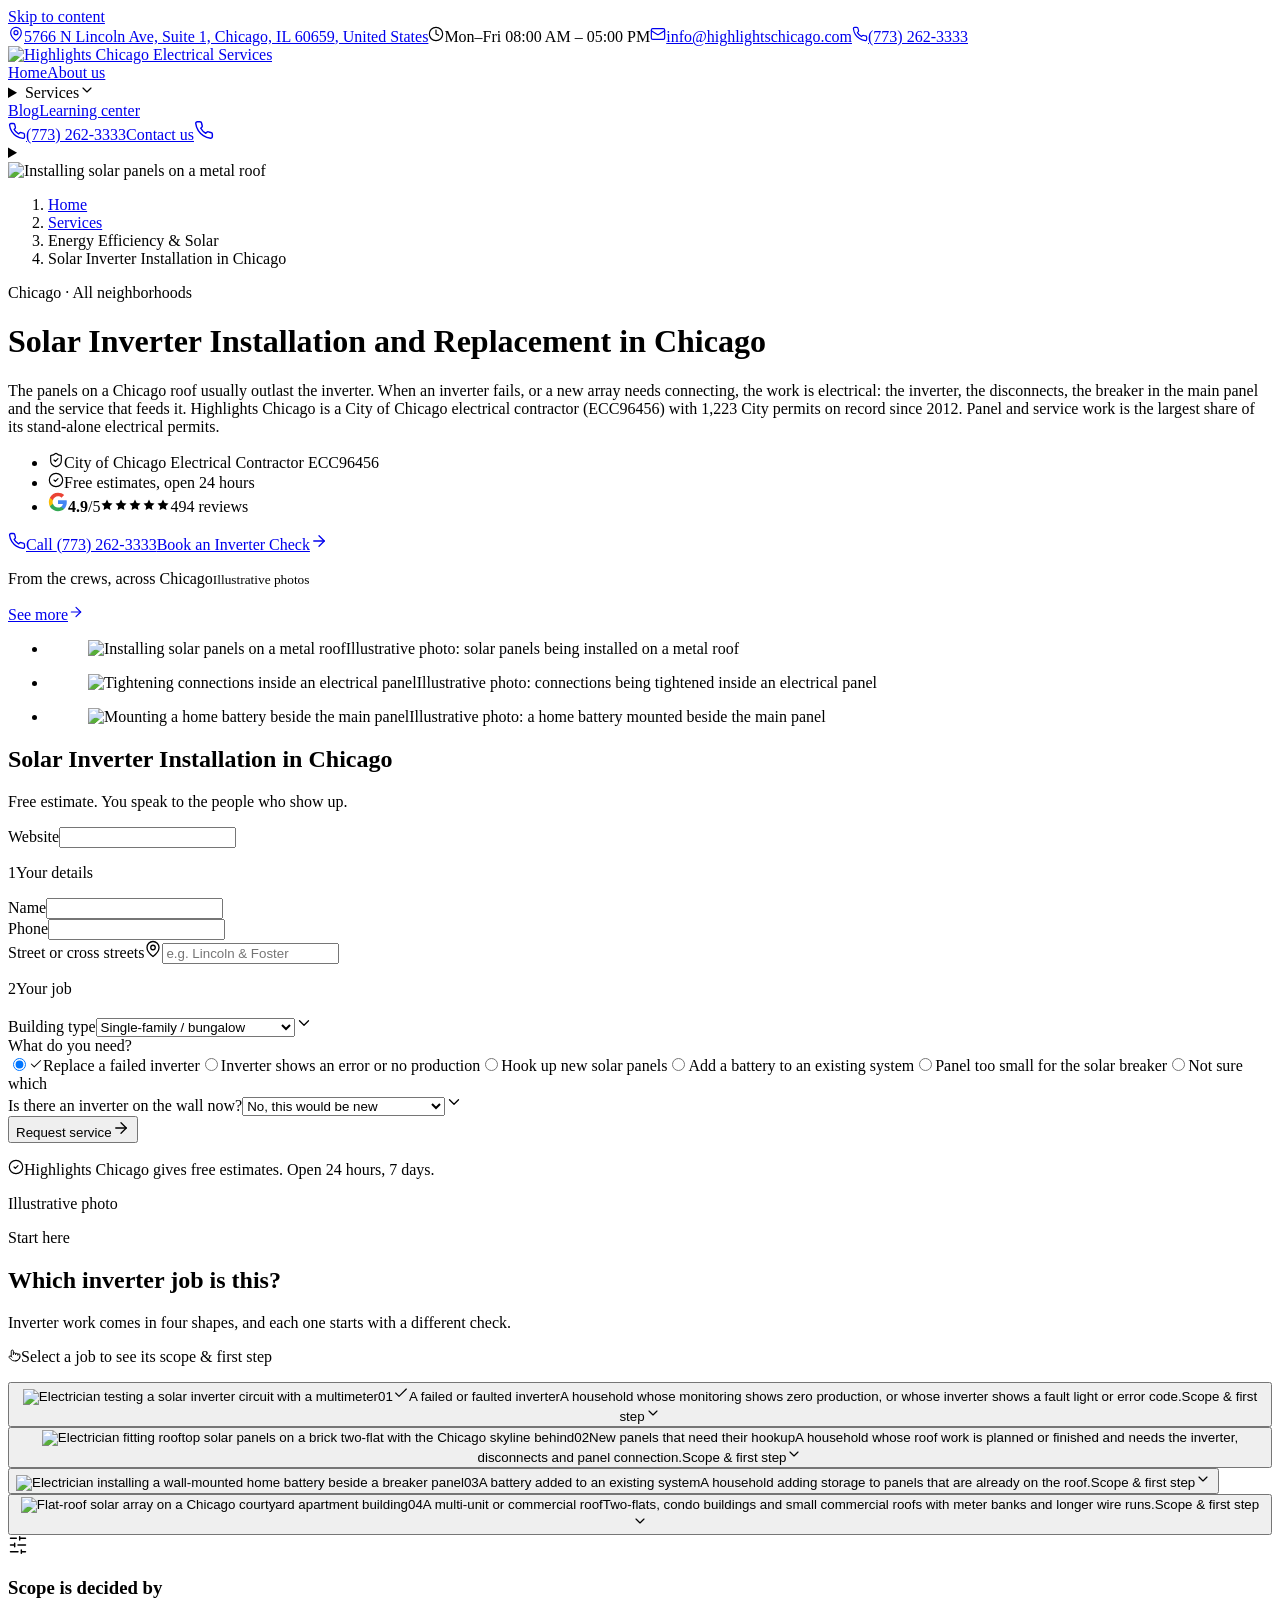
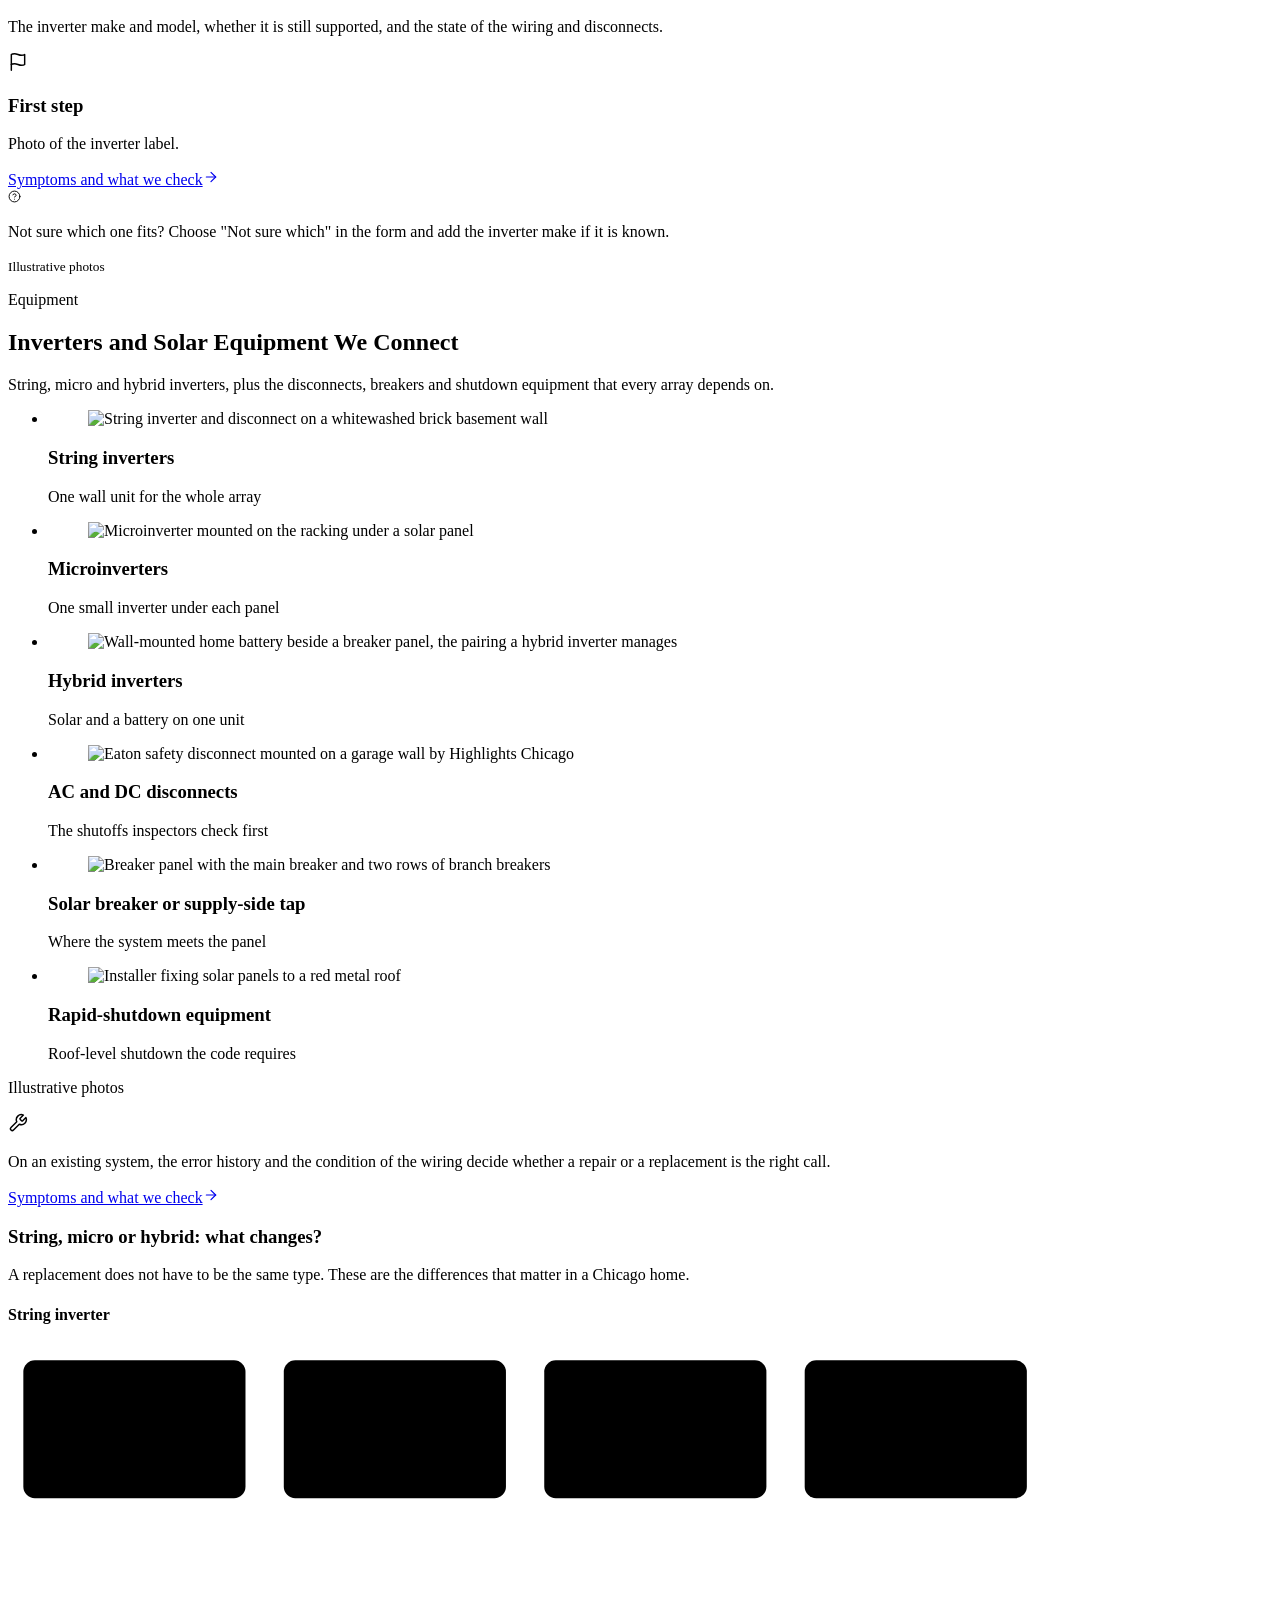
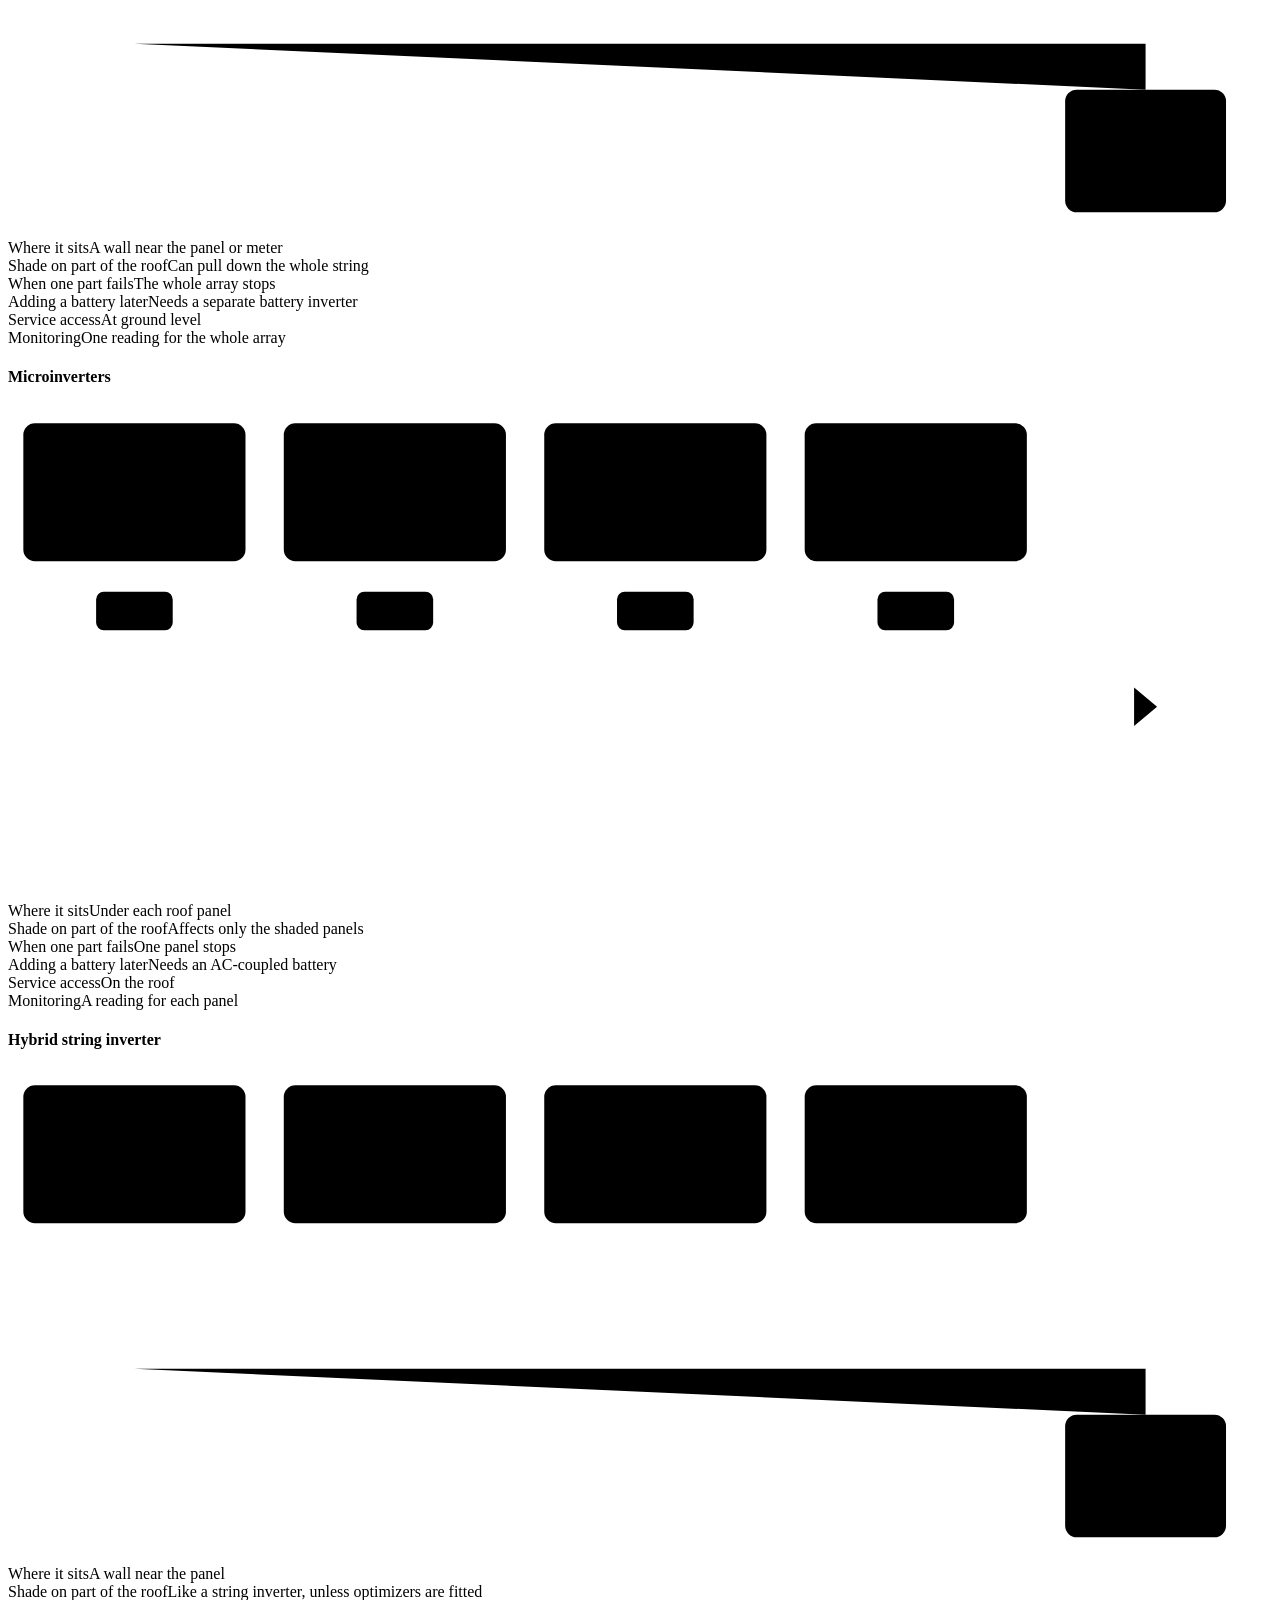
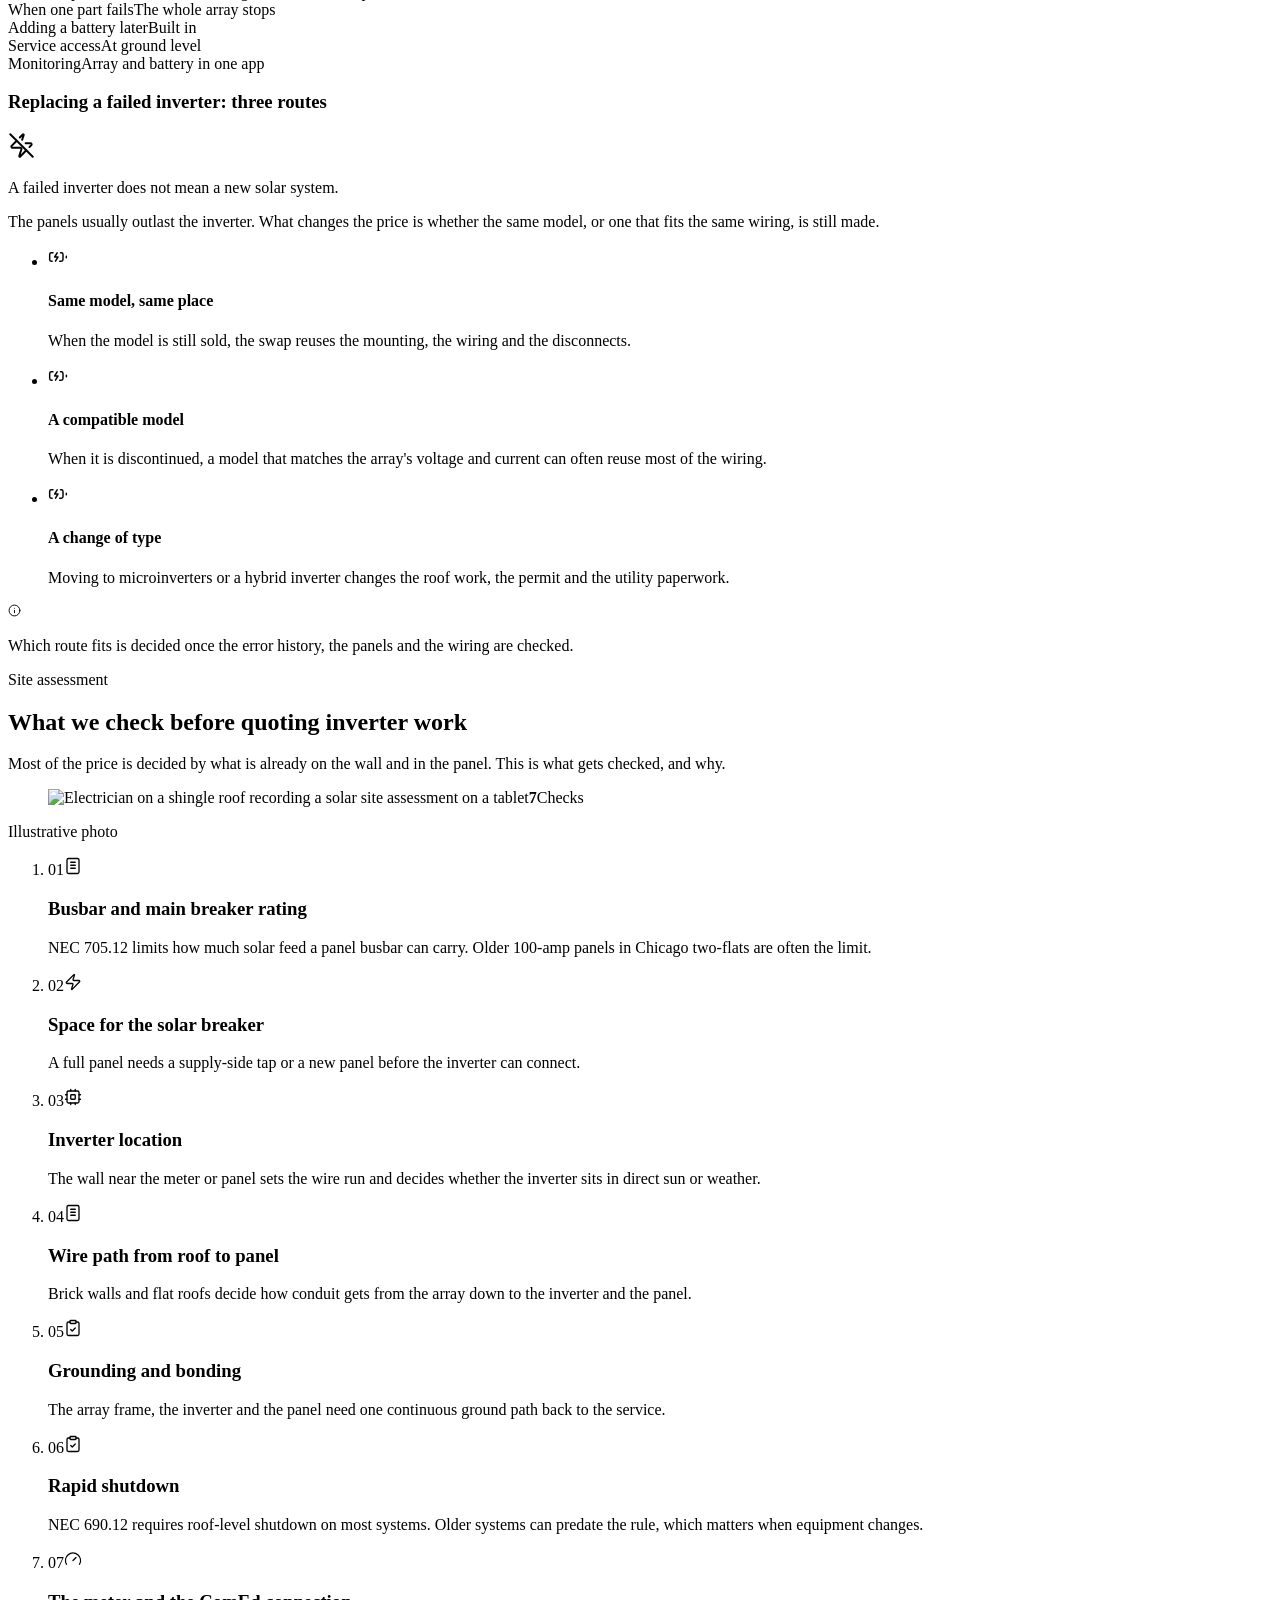
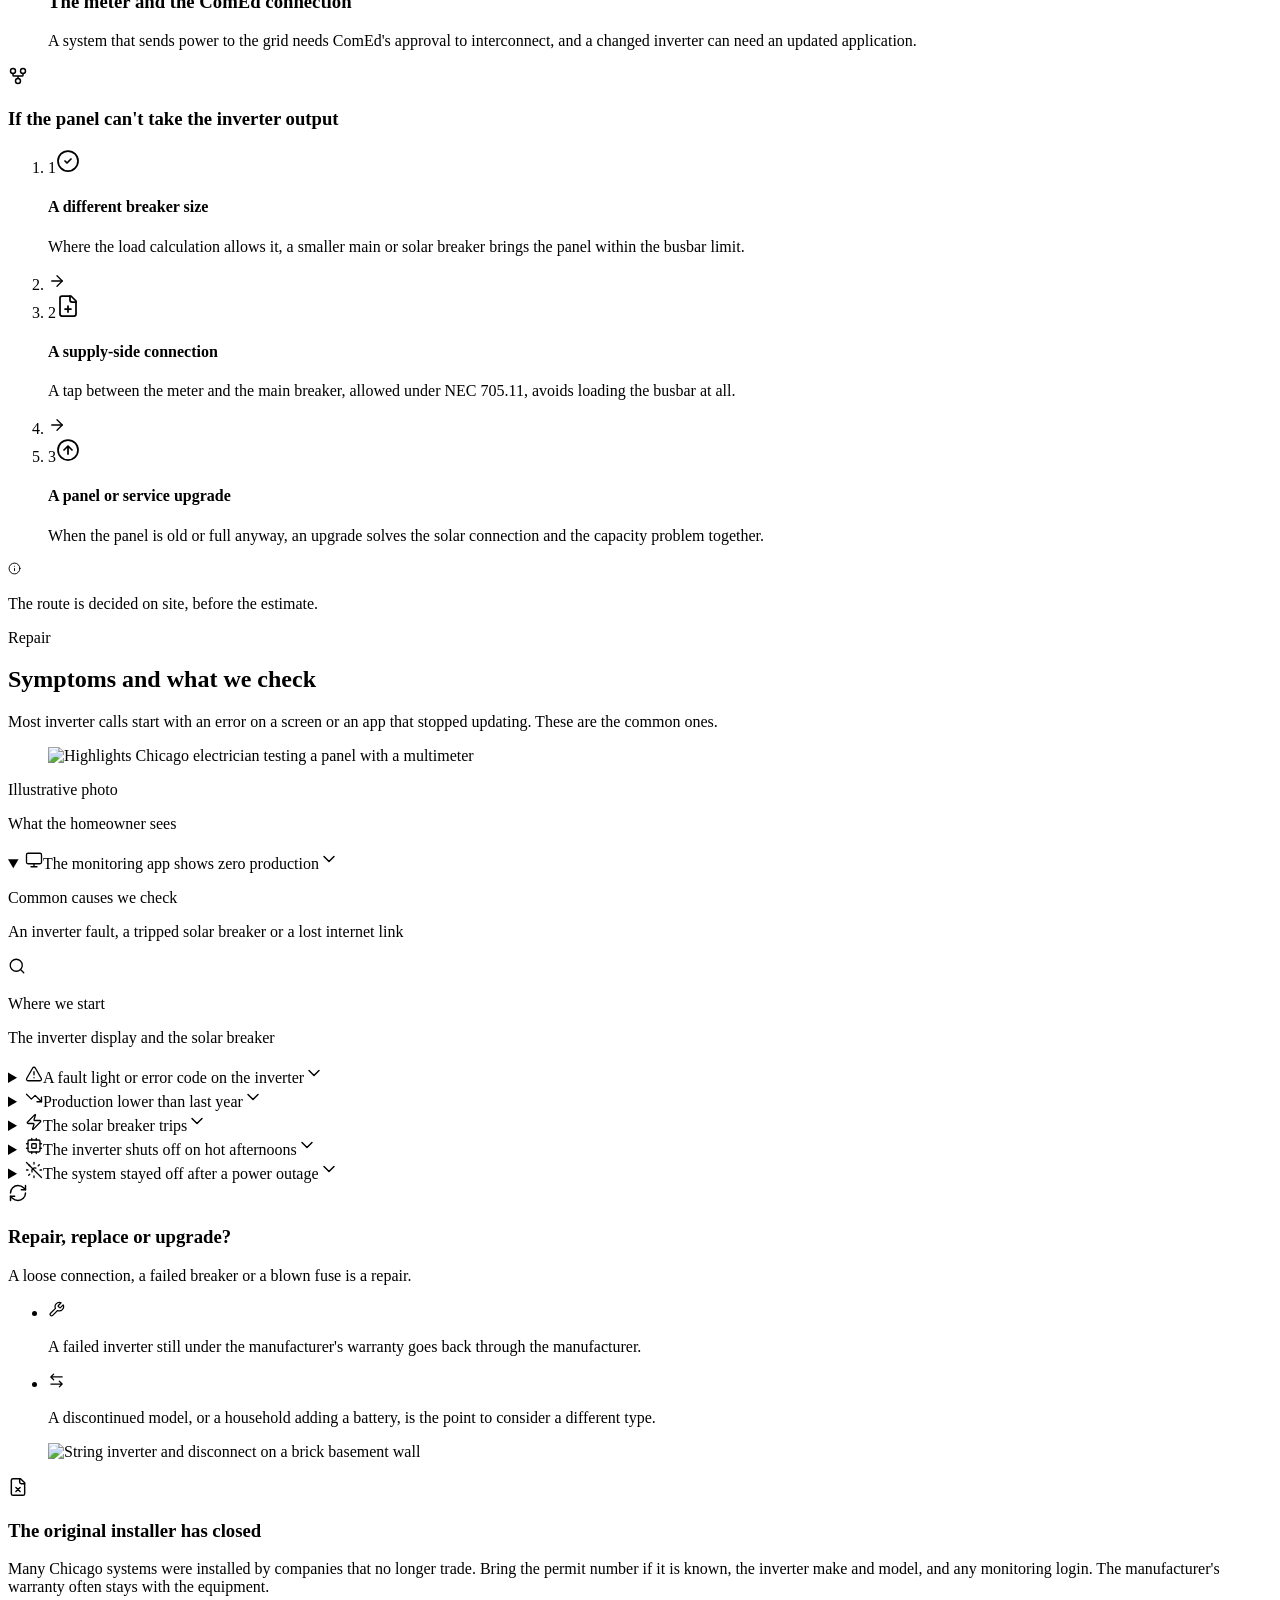
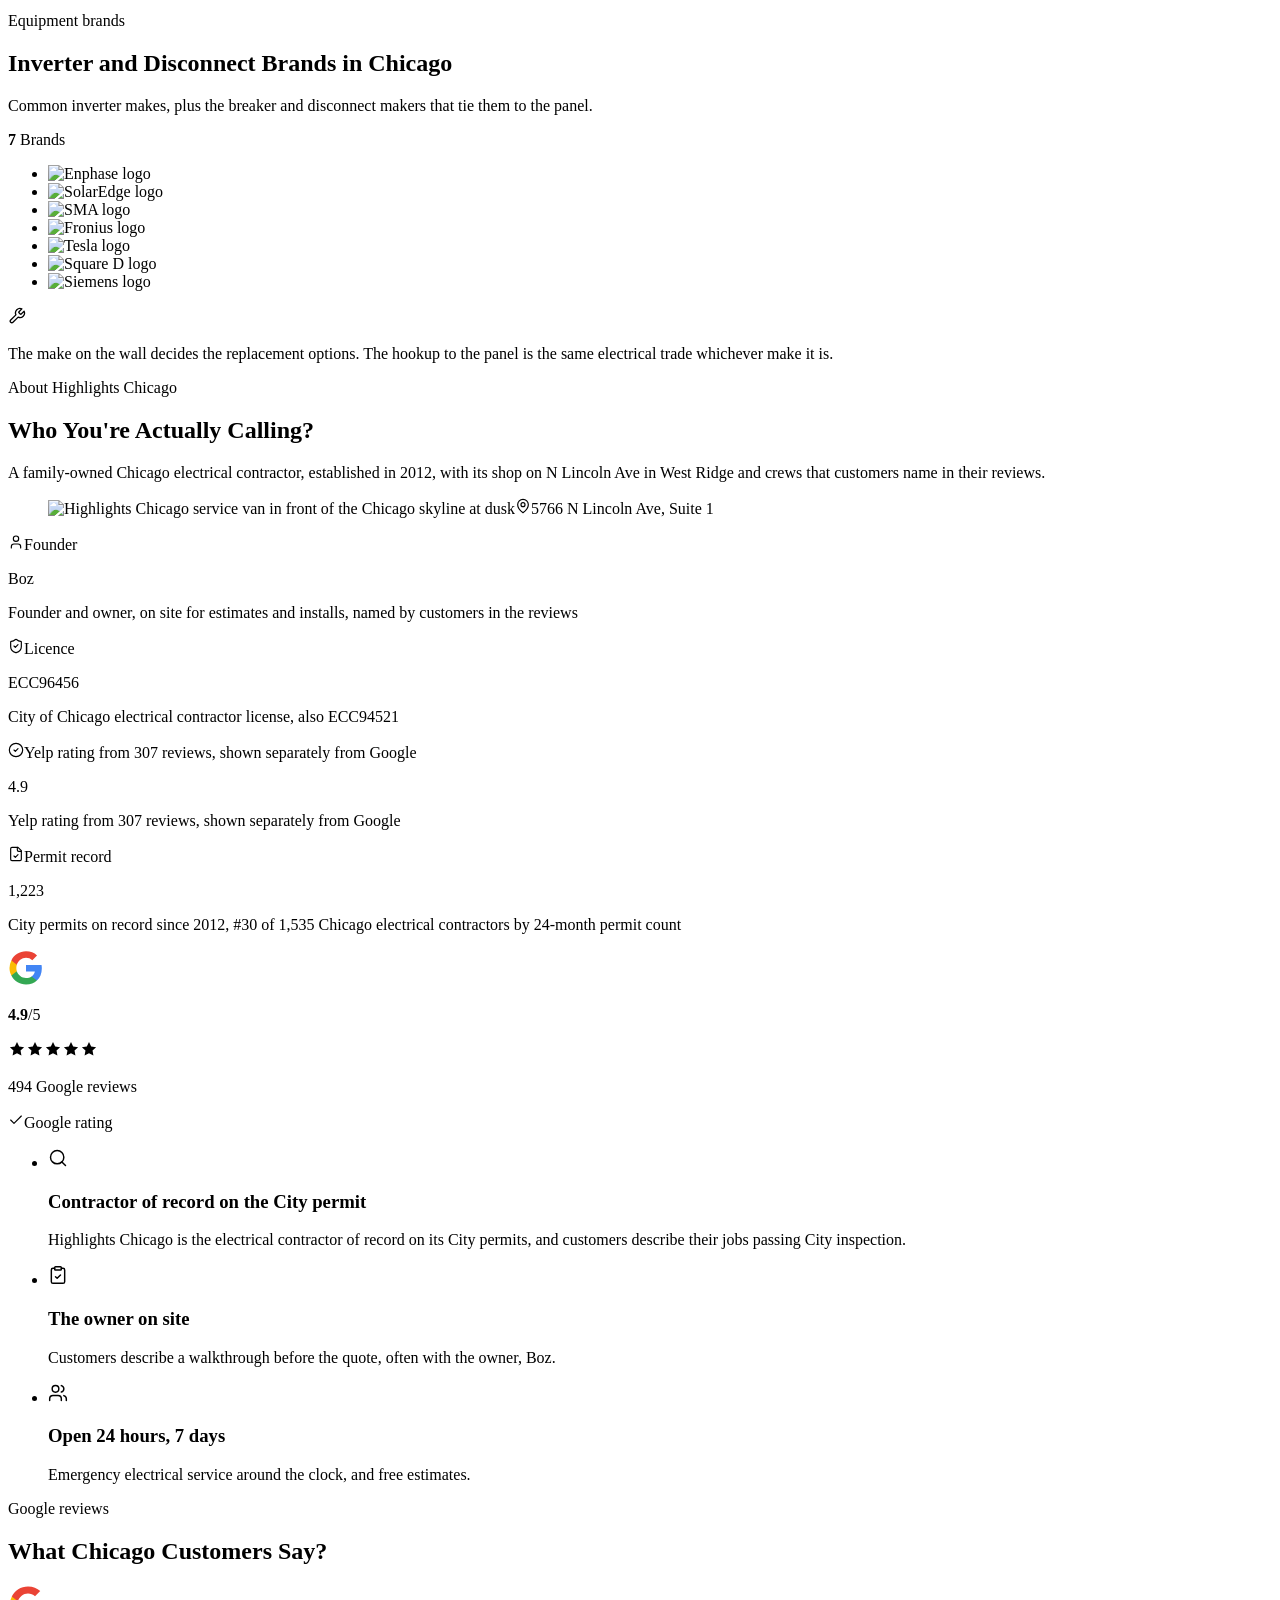
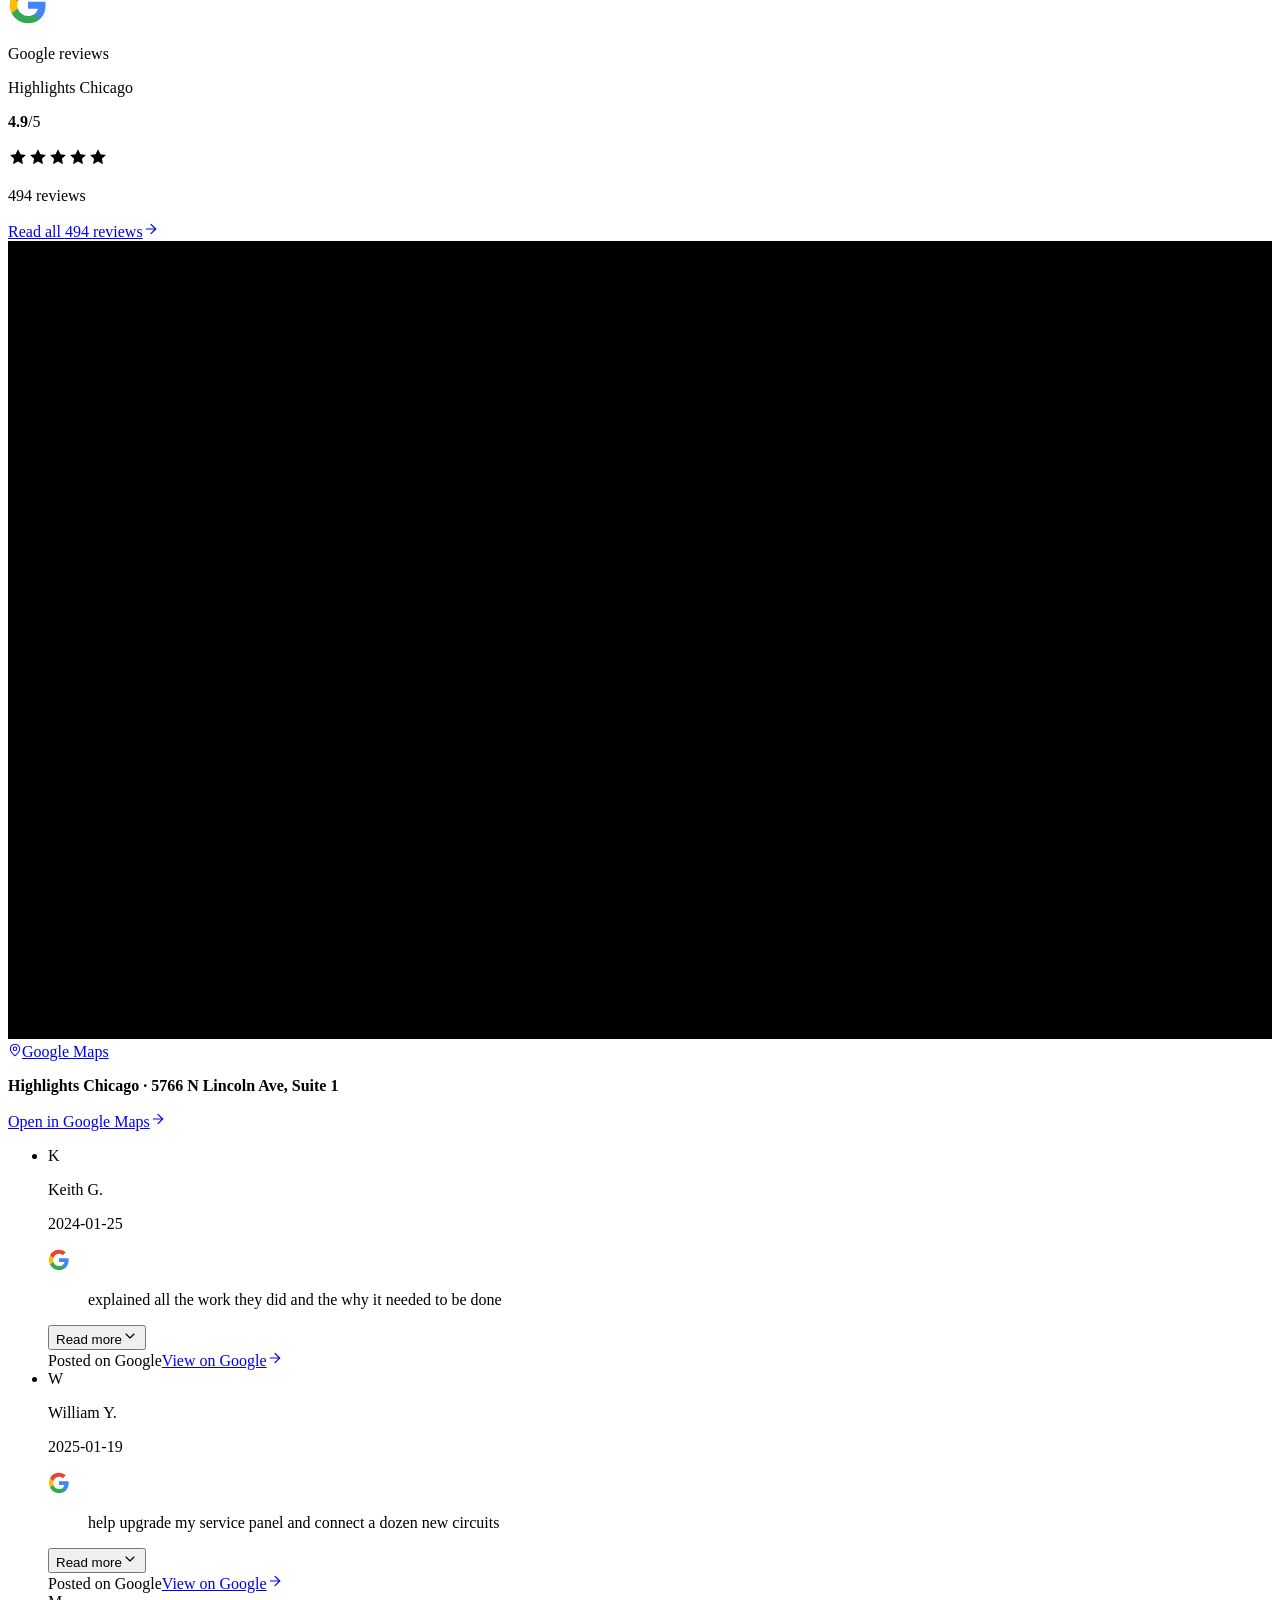
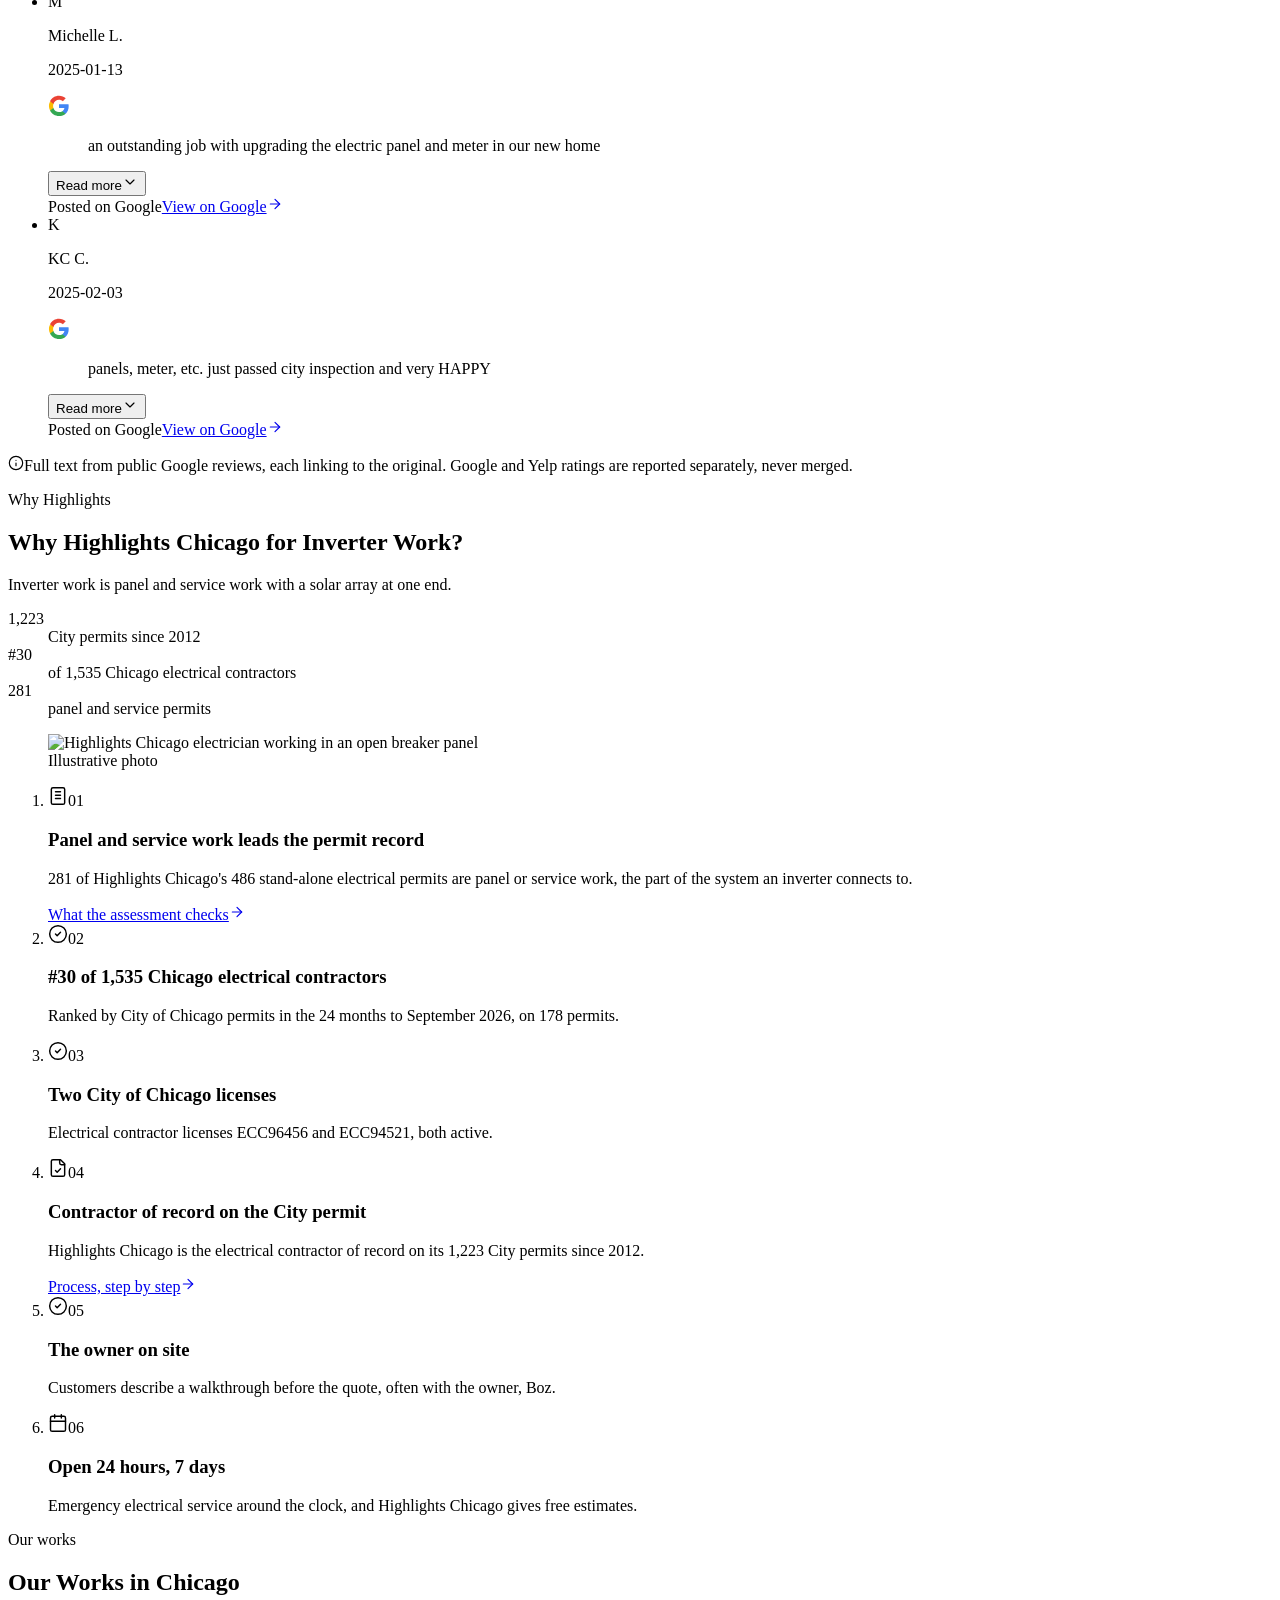
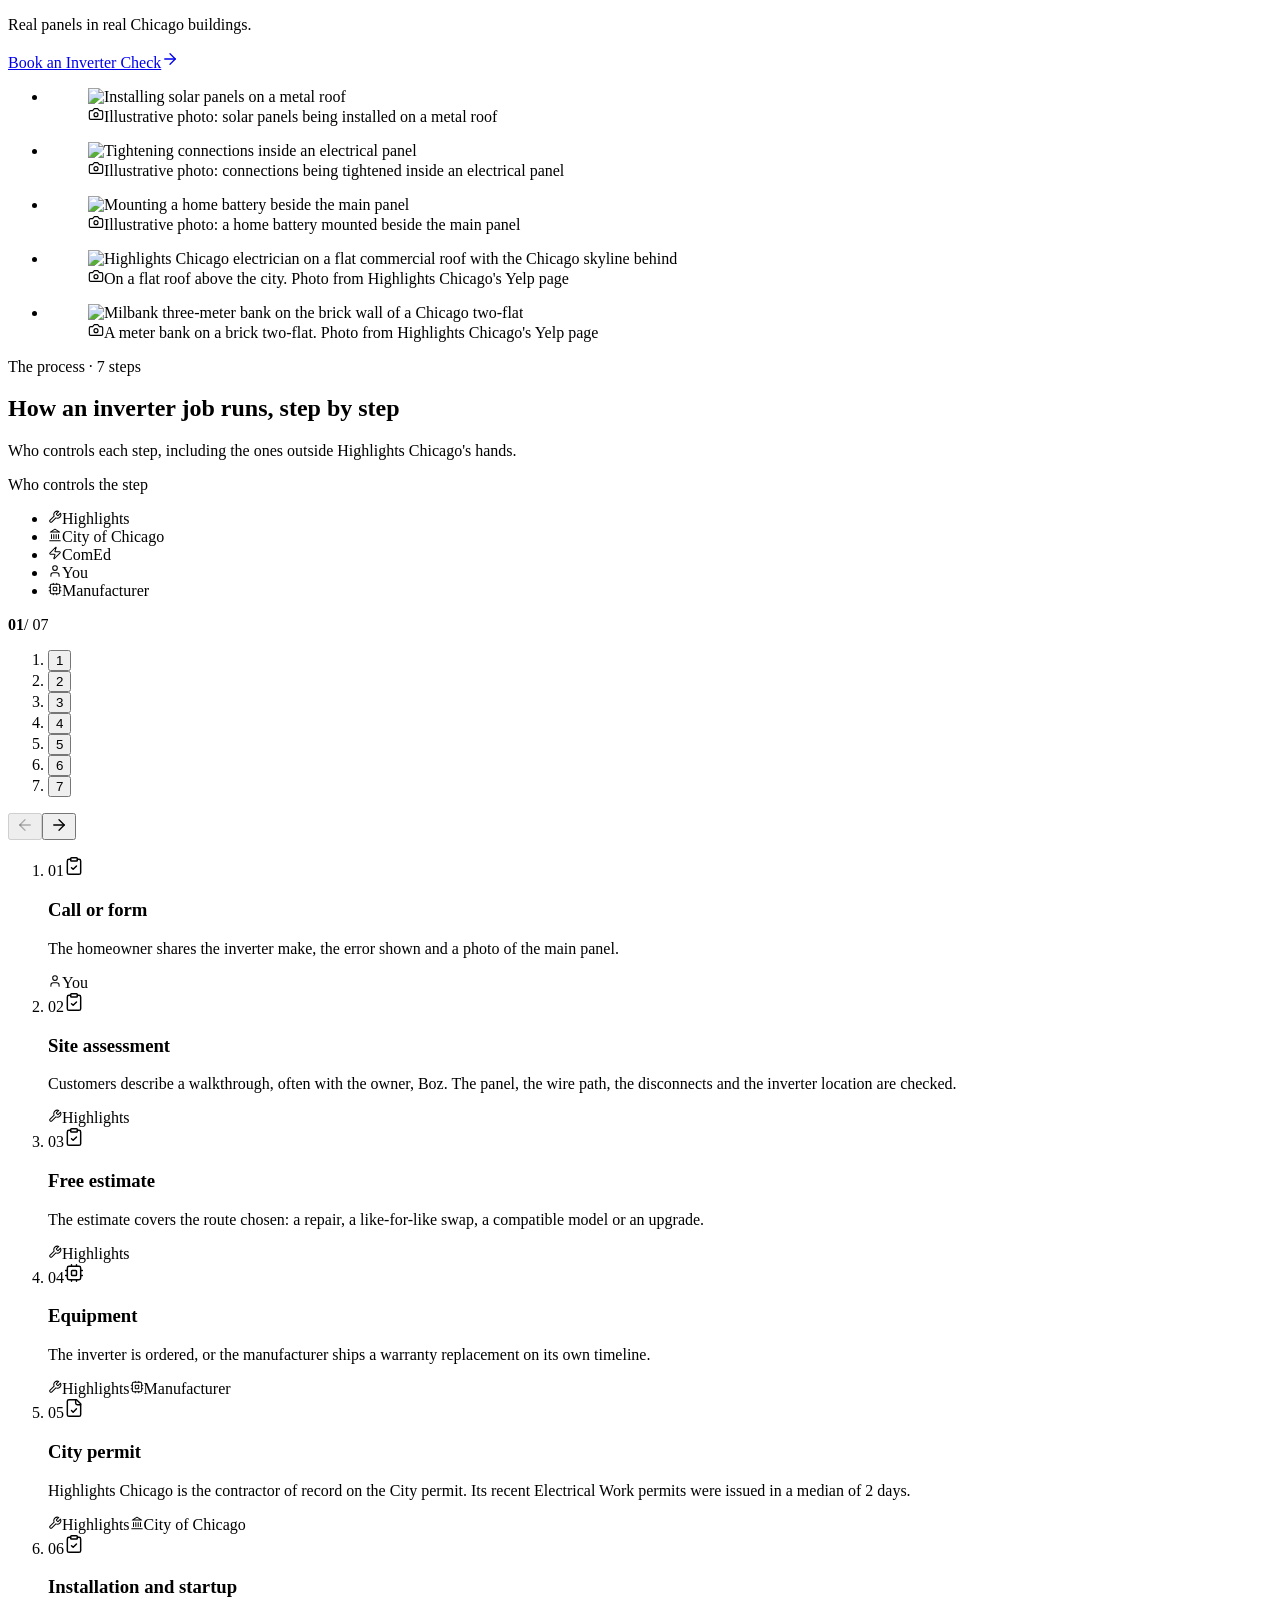
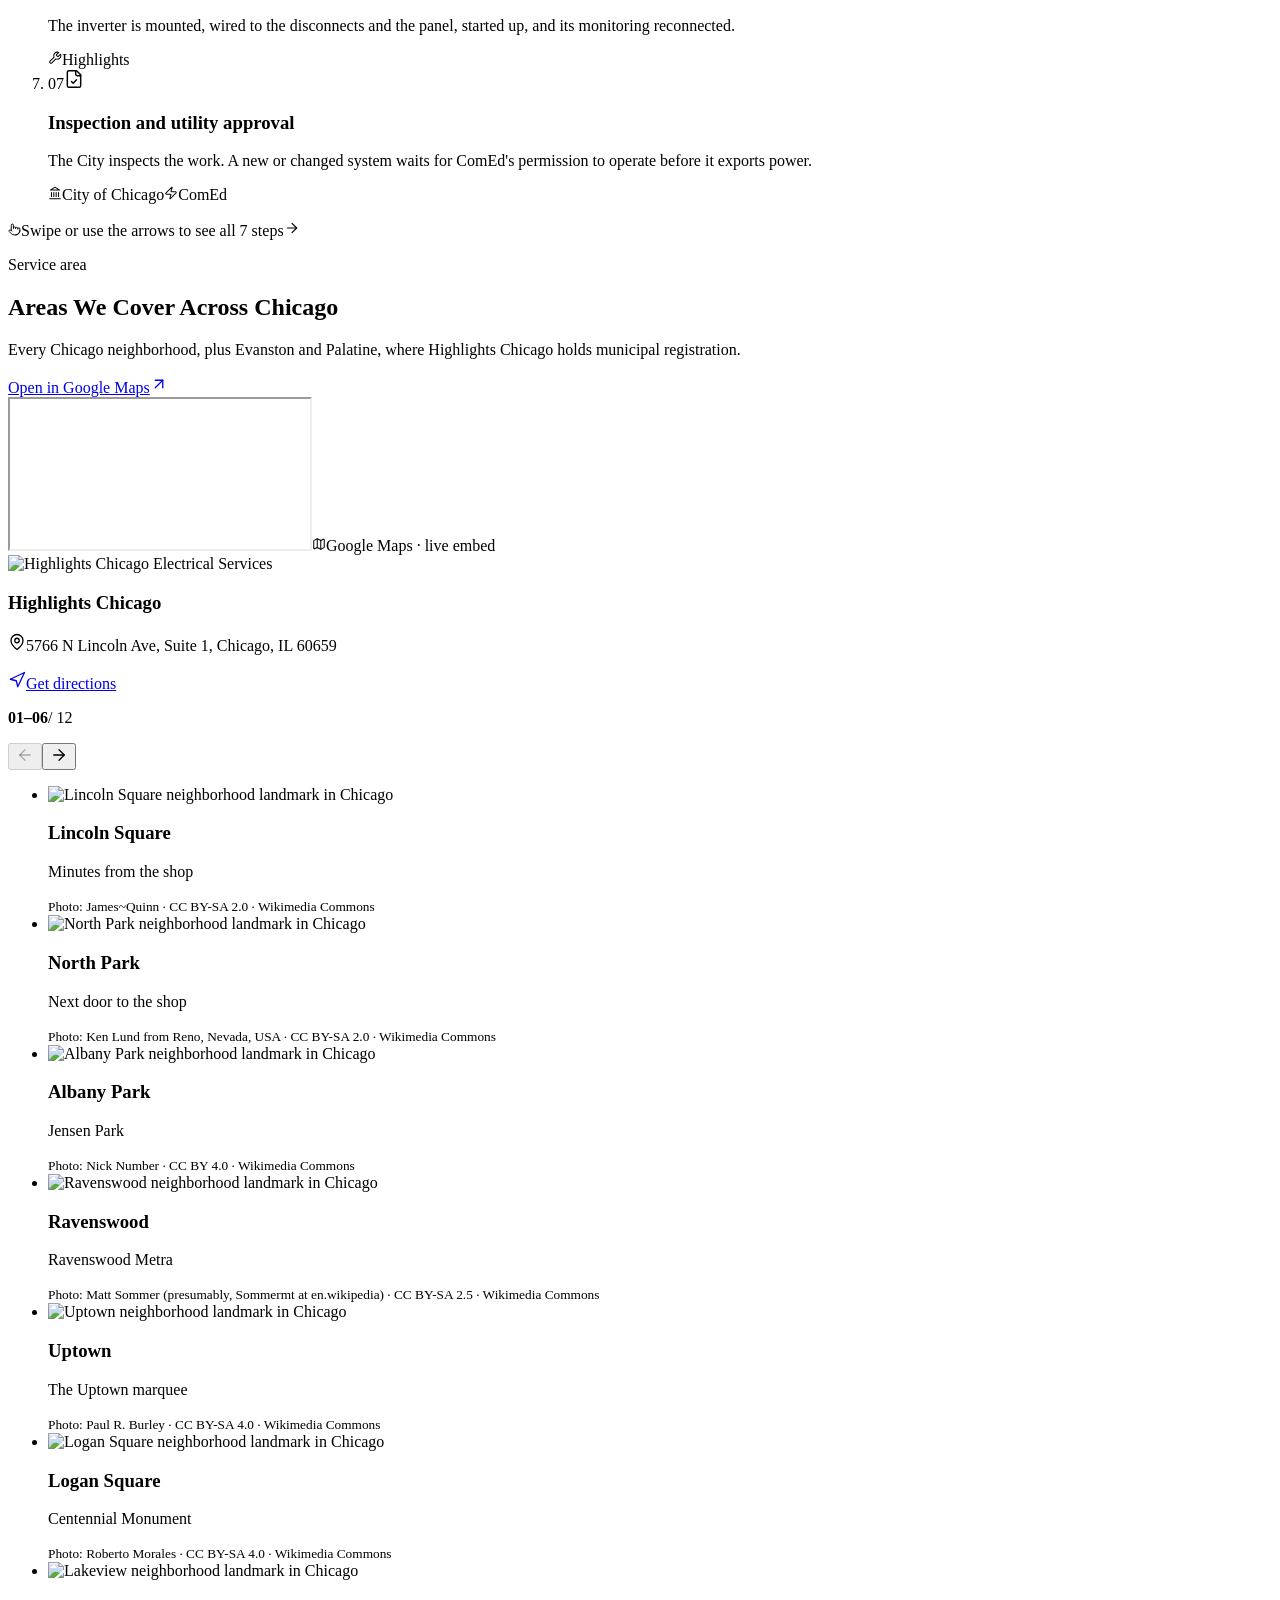
==== solar-inverter-installation/index.html @ 417d32a2 "Highlights Chicago version 2: draft Solar Inverter page preview (noindex) Static copy of the unpubli" ====
<!DOCTYPE html><html lang="en"><head><meta name="robots" content="noindex, nofollow"/><meta charSet="utf-8"/><meta name="viewport" content="width=device-width, initial-scale=1"/><link rel="preload" href="/highlights-chicago-v2/_next/static/media/83afe278b6a6bb3c-s.p.2bn3s6zvc0dyp.woff2" as="font" crossorigin="" type="font/woff2"/><link rel="preload" href="/highlights-chicago-v2/images/v3/logos/highlights-chicago-logo.webp" as="image"/><link rel="preload" href="https://cdn.sanity.io/images/5w5623jq/production/6af3c2470ac29c31429abe6ef6c9a5e84ed69298-1200x1600.jpg" as="image" fetchPriority="high"/><link rel="preload" href="/highlights-chicago-v2/images/v3/logos/highlights-chicago-logo-white.webp" as="image"/><link rel="stylesheet" href="/highlights-chicago-v2/_next/static/chunks/32lh4io4fzpha.css" data-precedence="next"/><link rel="stylesheet" href="/highlights-chicago-v2/_next/static/chunks/2o7ge7dmbi3f8.css" data-precedence="next"/><link rel="stylesheet" href="/highlights-chicago-v2/_next/static/chunks/2a6z3t3atfk2b.css" data-precedence="next"/><link rel="preload" as="script" fetchPriority="low" href="/highlights-chicago-v2/_next/static/chunks/0ynuf9mv6kqtj.js"/><script src="/highlights-chicago-v2/_next/static/chunks/2guiez56sx08u.js" async=""></script><script src="/highlights-chicago-v2/_next/static/chunks/3zcx0n--p0s2i.js" async=""></script><script src="/highlights-chicago-v2/_next/static/chunks/2xahpd7wbxqk7.js" async=""></script><script src="/highlights-chicago-v2/_next/static/chunks/12ryu5t0th6x9.js" async=""></script><script src="/highlights-chicago-v2/_next/static/chunks/turbopack-1j14kl07cs1fb.js" async=""></script><script src="/highlights-chicago-v2/_next/static/chunks/2vkbnh-z5vard.js" async="" crossorigin=""></script><script src="/highlights-chicago-v2/_next/static/chunks/2xoo7droz54-w.js" async="" crossorigin=""></script><script src="/highlights-chicago-v2/_next/static/chunks/24h0vlg0wmvjm.js" async="" crossorigin=""></script><script src="/highlights-chicago-v2/_next/static/chunks/2gkjs344gzwa2.js" async="" crossorigin=""></script><script src="/highlights-chicago-v2/_next/static/chunks/2ye2a6992yslq.js" async="" crossorigin=""></script><script src="/highlights-chicago-v2/_next/static/chunks/2848wdjn5zfmu.js" async="" crossorigin=""></script><script src="/highlights-chicago-v2/_next/static/chunks/0pa0a7k2squx-.js" async="" crossorigin=""></script><script src="/highlights-chicago-v2/_next/static/chunks/456v-4jr1pvbx.js" async="" crossorigin=""></script><script src="/highlights-chicago-v2/_next/static/chunks/1gxumfnx3ef0g.js" async="" crossorigin=""></script><script src="/highlights-chicago-v2/_next/static/chunks/0gp13vbcggdsg.js" async="" crossorigin=""></script><script src="/highlights-chicago-v2/_next/static/chunks/0u3v3o-9e9tlv.js" async=""></script><script src="/highlights-chicago-v2/_next/static/chunks/1vfs4w1wpliva.js" async=""></script><title>Solar Inverter Installation in Chicago | Highlights Chicago</title><meta name="description" content="Solar inverter replacement and the hookup to the panel, disconnects and service in Chicago, by a City of Chicago licensed electrical contractor."/><link rel="canonical" href="https://www.highlightschicago.com/services/solar-inverter-installation"/><link rel="icon" href="https://www.highlightschicago.com/services/icons/highlights-chicago-32.png" type="image/png" sizes="32x32" media="(prefers-color-scheme: light)"/><link rel="icon" href="https://www.highlightschicago.com/services/icons/highlights-chicago-32.png" type="image/png" sizes="32x32" media="(prefers-color-scheme: dark)"/><link rel="icon" href="https://www.highlightschicago.com/services/icons/highlights-chicago-48.png" type="image/png" sizes="48x48"/><link rel="icon" href="https://www.highlightschicago.com/services/icons/highlights-chicago-192.png" type="image/png" sizes="192x192"/><link rel="icon" href="https://www.highlightschicago.com/services/icons/highlights-chicago-512.png" type="image/png" sizes="512x512"/><link rel="apple-touch-icon" href="https://www.highlightschicago.com/services/icons/highlights-chicago-180.png" type="image/png" sizes="180x180"/><meta name="next-size-adjust" content=""/><script src="/highlights-chicago-v2/_next/static/chunks/0cz1d0mv5g_q7.js" noModule=""></script></head><body class="inter_c15e96cb-module__0bjUvq__variable"><div hidden=""><!--$--><!--/$--></div><div class="ds space_grotesk_65550e9f-module__clzVXG__variable"><a class="ds-skip" href="#main">Skip to content</a><div class="ds-utility" aria-label="Business contact information"><div class="ds-wrap ds-utility-inner"><a href="https://www.google.com/maps/place/Highlights+Chicago+Electrical+Services/@41.986143,-87.700781,15z"><svg class="ds-icon" width="16" height="16" viewBox="0 0 24 24" fill="none" stroke="currentColor" stroke-width="1.75" stroke-linecap="round" stroke-linejoin="round" aria-hidden="true" focusable="false"><path d="M20 10c0 6-8 12-8 12s-8-6-8-12a8 8 0 0 1 16 0Z"></path><circle cx="12" cy="10" r="3"></circle></svg>5766 N Lincoln Ave, Suite 1, Chicago, IL 60659<!-- -->, United States</a><span class="ds-utility-sep" aria-hidden="true"></span><span><svg class="ds-icon" width="16" height="16" viewBox="0 0 24 24" fill="none" stroke="currentColor" stroke-width="1.75" stroke-linecap="round" stroke-linejoin="round" aria-hidden="true" focusable="false"><circle cx="12" cy="12" r="10"></circle><path d="M12 6v6l4 2"></path></svg>Mon–Fri 08:00 AM – 05:00 PM</span><span class="ds-utility-spacer"></span><a href="mailto:info@highlightschicago.com"><svg class="ds-icon" width="16" height="16" viewBox="0 0 24 24" fill="none" stroke="currentColor" stroke-width="1.75" stroke-linecap="round" stroke-linejoin="round" aria-hidden="true" focusable="false"><rect width="20" height="16" x="2" y="4" rx="2"></rect><path d="m22 7-8.97 5.7a1.94 1.94 0 0 1-2.06 0L2 7"></path></svg>info@highlightschicago.com</a><span class="ds-utility-sep" aria-hidden="true"></span><a class="ds-utility-phone" href="tel:+17732623333"><svg class="ds-icon" width="16" height="16" viewBox="0 0 24 24" fill="none" stroke="currentColor" stroke-width="1.75" stroke-linecap="round" stroke-linejoin="round" aria-hidden="true" focusable="false"><path d="M22 16.92v3a2 2 0 0 1-2.18 2 19.79 19.79 0 0 1-8.63-3.07 19.5 19.5 0 0 1-6-6 19.79 19.79 0 0 1-3.07-8.67A2 2 0 0 1 4.11 2h3a2 2 0 0 1 2 1.72 12.84 12.84 0 0 0 .7 2.81 2 2 0 0 1-.45 2.11L8.09 9.91a16 16 0 0 0 6 6l1.27-1.27a2 2 0 0 1 2.11-.45 12.84 12.84 0 0 0 2.81.7A2 2 0 0 1 22 16.92z"></path></svg>(773) 262-3333</a></div></div><header class="ds-nav"><div class="ds-wrap ds-nav-inner"><a class="ds-nav-logo" href="https://www.highlightschicago.com/" aria-label="Highlights Chicago Inc. home"><img src="/highlights-chicago-v2/images/v3/logos/highlights-chicago-logo.webp" alt="Highlights Chicago Electrical Services" width="180" height="44"/></a><nav class="ds-nav-links" aria-label="Primary navigation"><a href="https://www.highlightschicago.com/">Home</a><a href="https://www.highlightschicago.com/about-us">About us</a><details class="ds-nav-menu"><summary aria-current="page">Services<svg class="ds-icon" width="16" height="16" viewBox="0 0 24 24" fill="none" stroke="currentColor" stroke-width="1.75" stroke-linecap="round" stroke-linejoin="round" aria-hidden="true" focusable="false"><path d="m6 9 6 6 6-6"></path></svg></summary><div class="ds-nav-menu-panel"><a href="/highlights-chicago-v2">All services</a><a href="/highlights-chicago-v2/bathroom-exhaust-fan-installation">Bathroom Exhaust Fan Installation</a><a href="/highlights-chicago-v2/breaker-box-and-panel-repair">Breaker Box &amp; Panel Replacement</a><a href="/highlights-chicago-v2/carbon-monoxide-detector-installation">Carbon Monoxide Detector Installation</a><a href="/highlights-chicago-v2/cctv-installation">CCTV, Security Camera &amp; Access Control Wiring</a><a href="/highlights-chicago-v2/ceiling-fan-installation">Ceiling Fan Installation</a><a href="/highlights-chicago-v2/chandelier-installation">Chandelier Installation</a><a href="/highlights-chicago-v2/circuit-breaker-replacement">Circuit Breaker Replacement &amp; Repair</a><a href="/highlights-chicago-v2/electrical-installation-services">Electrical Installation Services</a><a href="/highlights-chicago-v2/electrical-outlet-installation">Electrical Outlet Installation &amp; Repair</a><a href="/highlights-chicago-v2/electrical-panel-upgrade">Electrical Panel &amp; Service Upgrade</a><a href="/highlights-chicago-v2/electrical-repair">Electrical Repair Services</a><a href="/highlights-chicago-v2/electrical-troubleshooting">Electrical Troubleshooting &amp; Fault Finding</a><a href="/highlights-chicago-v2/electrical-wiring-and-repair-services">Electrical Wiring &amp; Rewiring</a><a href="/highlights-chicago-v2/emergency-lighting-services-and-maintenance">Emergency Lighting Services &amp; Maintenance</a><a href="/highlights-chicago-v2/energy-efficiency-upgrades">Energy Efficiency Upgrades</a><a href="/highlights-chicago-v2/energy-star-appliances">Energy Star Appliance Circuits</a><a href="/highlights-chicago-v2/fiber-optic-cable-installation">Fiber Optic Cable Installation</a><a href="/highlights-chicago-v2/fire-alarm-installation">Fire Alarm System Installation, Inspection &amp; Testing</a><a href="/highlights-chicago-v2/fuse-box-replacement">Fuse Box Replacement</a><a href="/highlights-chicago-v2/garbage-disposal-wiring">Garbage Disposal Installation &amp; Wiring</a><a href="/highlights-chicago-v2/generator-repair">Generator Repair &amp; Maintenance</a><a href="/highlights-chicago-v2/gfci-outlet-installation">GFCI Outlet Installation &amp; Repair</a><a href="/highlights-chicago-v2/grounding-and-bonding">Grounding &amp; Bonding</a><a href="/highlights-chicago-v2/home-energy-audit">Home &amp; Commercial Energy Audit</a><a href="/highlights-chicago-v2/infrared-electrical-inspection">Infrared Electrical Inspection</a><a href="/highlights-chicago-v2/landscape-lighting-installation">Landscape &amp; Garden Lighting Installation</a><a href="/highlights-chicago-v2/led-retrofit">LED Lighting Retrofit</a><a href="/highlights-chicago-v2/light-fixture-installation-and-replacement">Light Fixture Installation &amp; Replacement</a><a href="/highlights-chicago-v2/light-switch-replacement-and-installation">Light Switch Installation &amp; Replacement</a><a href="/highlights-chicago-v2/low-voltage-wiring-installation">Low Voltage Wiring &amp; Installation</a><a href="/highlights-chicago-v2/outdoor-lighting-installation">Outdoor &amp; Security Lighting Installation</a><a href="/highlights-chicago-v2/parking-lot-lighting-repair-and-installation">Parking Lot Lighting Repair &amp; Installation</a><a href="/highlights-chicago-v2/recessed-lighting-installation">Recessed Lighting Installation</a><a href="/highlights-chicago-v2/smoke-detector-installation-and-wiring">Smoke Detector Installation &amp; Wiring</a><a href="/highlights-chicago-v2/solar-battery-installation">Solar Battery Installation</a><a href="/highlights-chicago-v2/solar-inverter-installation">Solar Inverter Installation</a><a href="/highlights-chicago-v2/solar-panel-installation">Solar Panel Installation &amp; Service</a><a href="/highlights-chicago-v2/structured-cabling-installation">Structured &amp; Network Cabling Installation</a><a href="/highlights-chicago-v2/tesla-and-ev-charger-installation">Tesla &amp; EV Charger Installation</a><a href="/highlights-chicago-v2/generator-installation">Whole-House Generator Installation</a><a href="/highlights-chicago-v2/whole-house-surge-protector">Whole-House Surge Protection</a></div></details><a href="https://www.highlightschicago.com/blog">Blog</a><a href="https://www.highlightschicago.com/learning-center">Learning center</a></nav><a class="ds-nav-phone" href="tel:+17732623333"><svg class="ds-icon" width="18" height="18" viewBox="0 0 24 24" fill="none" stroke="currentColor" stroke-width="1.75" stroke-linecap="round" stroke-linejoin="round" aria-hidden="true" focusable="false"><path d="M22 16.92v3a2 2 0 0 1-2.18 2 19.79 19.79 0 0 1-8.63-3.07 19.5 19.5 0 0 1-6-6 19.79 19.79 0 0 1-3.07-8.67A2 2 0 0 1 4.11 2h3a2 2 0 0 1 2 1.72 12.84 12.84 0 0 0 .7 2.81 2 2 0 0 1-.45 2.11L8.09 9.91a16 16 0 0 0 6 6l1.27-1.27a2 2 0 0 1 2.11-.45 12.84 12.84 0 0 0 2.81.7A2 2 0 0 1 22 16.92z"></path></svg>(773) 262-3333</a><a class="ds-btn ds-btn--primary ds-btn--m ds-nav-cta" href="https://www.highlightschicago.com/contact-us"><span>Contact us</span></a><a class="ds-nav-call" href="tel:+17732623333" aria-label="Call (773) 262-3333"><svg class="ds-icon" width="20" height="20" viewBox="0 0 24 24" fill="none" stroke="currentColor" stroke-width="1.75" stroke-linecap="round" stroke-linejoin="round" aria-hidden="true" focusable="false"><path d="M22 16.92v3a2 2 0 0 1-2.18 2 19.79 19.79 0 0 1-8.63-3.07 19.5 19.5 0 0 1-6-6 19.79 19.79 0 0 1-3.07-8.67A2 2 0 0 1 4.11 2h3a2 2 0 0 1 2 1.72 12.84 12.84 0 0 0 .7 2.81 2 2 0 0 1-.45 2.11L8.09 9.91a16 16 0 0 0 6 6l1.27-1.27a2 2 0 0 1 2.11-.45 12.84 12.84 0 0 0 2.81.7A2 2 0 0 1 22 16.92z"></path></svg></a><details class="ds-nav-mobile"><summary aria-label="Open navigation menu"><span></span><span></span><span></span></summary><nav aria-label="Mobile navigation"><a href="https://www.highlightschicago.com/">Home</a><a href="https://www.highlightschicago.com/about-us">About us</a><a href="https://www.highlightschicago.com/services" aria-current="page">Services</a><a href="https://www.highlightschicago.com/blog">Blog</a><a href="https://www.highlightschicago.com/learning-center">Learning center</a><a class="ds-btn ds-btn--primary ds-btn--block" href="https://www.highlightschicago.com/contact-us"><span>Contact us</span></a></nav></details></div></header><main id="main"><header class="ds-hero" id="top"><img class="ds-hero-bg" src="https://cdn.sanity.io/images/5w5623jq/production/6af3c2470ac29c31429abe6ef6c9a5e84ed69298-1200x1600.jpg" alt="Installing solar panels on a metal roof" loading="eager" fetchPriority="high" decoding="async"/><div class="ds-hero-scrim" aria-hidden="true"></div><div class="ds-wrap ds-hero-grid"><div class="ds-hero-copy"><nav class="ds-crumbs" aria-label="Breadcrumb"><ol><li><a href="https://www.highlightschicago.com">Home</a></li><li><a href="/highlights-chicago-v2">Services</a></li><li>Energy Efficiency &amp; Solar</li><li aria-current="page">Solar Inverter Installation<!-- --> in <!-- -->Chicago</li></ol></nav><p class="ds-eyebrow ds-eyebrow--light">Chicago · All neighborhoods</p><h1 class="ds-h1">Solar Inverter Installation and Replacement<!-- --> in <!-- -->Chicago</h1><p class="ds-hero-lede">The panels on a Chicago roof usually outlast the inverter. When an inverter fails, or a new array needs connecting, the work is electrical: the inverter, the disconnects, the breaker in the main panel and the service that feeds it. Highlights Chicago is a City of Chicago electrical contractor (ECC96456) with 1,223 City permits on record since 2012. Panel and service work is the largest share of its stand-alone electrical permits.</p><ul class="ds-trust-chips" aria-label="Credentials"><li><svg class="ds-icon" width="16" height="16" viewBox="0 0 24 24" fill="none" stroke="currentColor" stroke-width="1.75" stroke-linecap="round" stroke-linejoin="round" aria-hidden="true" focusable="false"><path d="M20 13c0 5-3.5 7.5-7.66 8.95a1 1 0 0 1-.67-.01C7.5 20.5 4 18 4 13V6a1 1 0 0 1 1-1c2 0 4.5-1.2 6.24-2.72a1.17 1.17 0 0 1 1.52 0C14.51 3.81 17 5 19 5a1 1 0 0 1 1 1z"></path><path d="m9 12 2 2 4-4"></path></svg>City of Chicago Electrical Contractor ECC96456</li><li><svg class="ds-icon" width="16" height="16" viewBox="0 0 24 24" fill="none" stroke="currentColor" stroke-width="1.75" stroke-linecap="round" stroke-linejoin="round" aria-hidden="true" focusable="false"><circle cx="12" cy="12" r="10"></circle><path d="m9 12 2 2 4-4"></path></svg>Free estimates, open 24 hours</li><li class="ds-trust-chip--google"><svg class="ds-google" width="20" height="20" viewBox="0 0 48 48" role="img" aria-label="Google"><path fill="#4285F4" d="M45.1 24.5c0-1.6-.1-3.1-.4-4.5H24v8.6h11.8c-.5 2.7-2 5-4.4 6.6v5.5h7.1c4.2-3.8 6.6-9.5 6.6-16.2z"></path><path fill="#34A853" d="M24 46c6 0 11-2 14.5-5.3l-7.1-5.5c-2 1.3-4.5 2.1-7.4 2.1-5.7 0-10.5-3.8-12.2-9H4.5v5.7C8 41.3 15.4 46 24 46z"></path><path fill="#FBBC04" d="M11.8 28.3c-.4-1.3-.7-2.7-.7-4.3s.3-3 .7-4.3v-5.7H4.5A22 22 0 0 0 2 24c0 3.6.9 6.9 2.5 9.9l7.3-5.6z"></path><path fill="#EA4335" d="M24 10.3c3.2 0 6.1 1.1 8.4 3.3l6.3-6.3C35 3.8 30 1.8 24 1.8 15.4 1.8 8 6.5 4.5 13.9l7.3 5.7c1.7-5.2 6.5-9.3 12.2-9.3z"></path></svg><b>4.9</b><span class="ds-out">/5</span><span class="ds-stars" aria-hidden="true"><svg width="14" height="14" viewBox="0 0 24 24"><path fill="currentColor" d="M12 2.6l2.9 6 6.6.9-4.8 4.6 1.2 6.5L12 17.5l-5.9 3.1 1.2-6.5L2.5 9.5l6.6-.9z"></path></svg><svg width="14" height="14" viewBox="0 0 24 24"><path fill="currentColor" d="M12 2.6l2.9 6 6.6.9-4.8 4.6 1.2 6.5L12 17.5l-5.9 3.1 1.2-6.5L2.5 9.5l6.6-.9z"></path></svg><svg width="14" height="14" viewBox="0 0 24 24"><path fill="currentColor" d="M12 2.6l2.9 6 6.6.9-4.8 4.6 1.2 6.5L12 17.5l-5.9 3.1 1.2-6.5L2.5 9.5l6.6-.9z"></path></svg><svg width="14" height="14" viewBox="0 0 24 24"><path fill="currentColor" d="M12 2.6l2.9 6 6.6.9-4.8 4.6 1.2 6.5L12 17.5l-5.9 3.1 1.2-6.5L2.5 9.5l6.6-.9z"></path></svg><svg width="14" height="14" viewBox="0 0 24 24"><path fill="currentColor" d="M12 2.6l2.9 6 6.6.9-4.8 4.6 1.2 6.5L12 17.5l-5.9 3.1 1.2-6.5L2.5 9.5l6.6-.9z"></path></svg></span><span>494<!-- --> reviews</span></li></ul><div class="ds-cta-row"><a class="ds-btn ds-btn--light" href="tel:+17732623333"><svg class="ds-icon" width="18" height="18" viewBox="0 0 24 24" fill="none" stroke="currentColor" stroke-width="1.75" stroke-linecap="round" stroke-linejoin="round" aria-hidden="true" focusable="false"><path d="M22 16.92v3a2 2 0 0 1-2.18 2 19.79 19.79 0 0 1-8.63-3.07 19.5 19.5 0 0 1-6-6 19.79 19.79 0 0 1-3.07-8.67A2 2 0 0 1 4.11 2h3a2 2 0 0 1 2 1.72 12.84 12.84 0 0 0 .7 2.81 2 2 0 0 1-.45 2.11L8.09 9.91a16 16 0 0 0 6 6l1.27-1.27a2 2 0 0 1 2.11-.45 12.84 12.84 0 0 0 2.81.7A2 2 0 0 1 22 16.92z"></path></svg><span>Call <!-- -->(773) 262-3333</span></a><a class="ds-btn ds-btn--outline-light" href="#quote"><span>Book an Inverter Check</span><svg class="ds-icon" width="18" height="18" viewBox="0 0 24 24" fill="none" stroke="currentColor" stroke-width="1.75" stroke-linecap="round" stroke-linejoin="round" aria-hidden="true" focusable="false"><path d="M5 12h14"></path><path d="m12 5 7 7-7 7"></path></svg></a></div><div class="ds-crew"><div class="ds-crew-head"><p>From the crews, across Chicago<small>Illustrative photos</small></p><a href="#working-in-area">See more<svg class="ds-icon" width="16" height="16" viewBox="0 0 24 24" fill="none" stroke="currentColor" stroke-width="1.75" stroke-linecap="round" stroke-linejoin="round" aria-hidden="true" focusable="false"><path d="M5 12h14"></path><path d="m12 5 7 7-7 7"></path></svg></a></div><ul class="ds-crew-strip"><li><figure class="ds-photo"><img src="https://cdn.sanity.io/images/5w5623jq/production/6af3c2470ac29c31429abe6ef6c9a5e84ed69298-1200x1600.jpg" alt="Installing solar panels on a metal roof" title="Illustrative photo: solar panels being installed on a metal roof" loading="eager" fetchPriority="high" decoding="async"/><span class="ds-crew-label">Illustrative photo: solar panels being installed on a metal roof</span></figure></li><li><figure class="ds-photo"><img src="https://cdn.sanity.io/images/5w5623jq/production/5cbb92ad84f93658a9cf0ea17b76cc0eeb2352cd-1200x900.jpg" alt="Tightening connections inside an electrical panel" title="Illustrative photo: connections being tightened inside an electrical panel" loading="lazy" decoding="async"/><span class="ds-crew-label">Illustrative photo: connections being tightened inside an electrical panel</span></figure></li><li><figure class="ds-photo"><img src="https://cdn.sanity.io/images/5w5623jq/production/d5f085bb1d3dea7dca9302939e9b196e899175ad-1200x800.jpg" alt="Mounting a home battery beside the main panel" title="Illustrative photo: a home battery mounted beside the main panel" loading="lazy" decoding="async"/><span class="ds-crew-label">Illustrative photo: a home battery mounted beside the main panel</span></figure></li></ul></div></div><aside class="ds-form-card" id="quote" aria-labelledby="_R_16mlubrb_-title"><h2 class="ds-form-title" id="_R_16mlubrb_-title">Solar Inverter Installation in Chicago</h2><p class="ds-form-sub">Free estimate. You speak to the people who show up.</p><form><input type="hidden" name="service" value="Solar Inverter Installation"/><input type="hidden" name="area" value="Chicago"/><label class="ds-honeypot" aria-hidden="true">Website<input tabindex="-1" autoComplete="off" name="website"/></label><div class="ds-form-group" role="group" aria-labelledby="_R_16mlubrb_-g1"><p class="ds-form-group-title" id="_R_16mlubrb_-g1"><span class="ds-step-dot">1</span>Your details</p><div class="ds-form-row"><div class="ds-field"><label for="_R_16mlubrb_-name">Name</label><input id="_R_16mlubrb_-name" required="" autoComplete="name" name="name"/></div><div class="ds-field"><label for="_R_16mlubrb_-phone">Phone</label><input id="_R_16mlubrb_-phone" type="tel" required="" autoComplete="tel" inputMode="tel" name="phone"/></div></div><div class="ds-field ds-field--icon"><label for="_R_16mlubrb_-address">Street or cross streets</label><span class="ds-input-icon"><svg class="ds-icon" width="18" height="18" viewBox="0 0 24 24" fill="none" stroke="currentColor" stroke-width="1.75" stroke-linecap="round" stroke-linejoin="round" aria-hidden="true" focusable="false"><path d="M20 10c0 6-8 12-8 12s-8-6-8-12a8 8 0 0 1 16 0Z"></path><circle cx="12" cy="10" r="3"></circle></svg><input id="_R_16mlubrb_-address" placeholder="e.g. Lincoln &amp; Foster" autoComplete="street-address" name="address"/></span></div></div><div class="ds-form-group" role="group" aria-labelledby="_R_16mlubrb_-g2"><p class="ds-form-group-title" id="_R_16mlubrb_-g2"><span class="ds-step-dot">2</span>Your job</p><div class="ds-field"><label for="_R_16mlubrb_-building">Building type</label><span class="ds-select"><select id="_R_16mlubrb_-building" name="buildingType"><option>Single-family / bungalow</option><option>Two-flat or three-flat</option><option>Condo in a converted building</option><option>Newer construction</option><option>Commercial or tenant space</option><option>Not sure</option></select><svg class="ds-icon" width="18" height="18" viewBox="0 0 24 24" fill="none" stroke="currentColor" stroke-width="1.75" stroke-linecap="round" stroke-linejoin="round" aria-hidden="true" focusable="false"><path d="m6 9 6 6 6-6"></path></svg></span></div><div class="ds-field" role="radiogroup" aria-labelledby="_R_16mlubrb_-issue"><span class="ds-label" id="_R_16mlubrb_-issue">What do you need?</span><div class="ds-chip-options"><label class="ds-chip-option is-selected"><input type="radio" name="issue" checked="" value="Replace a failed inverter"/><svg class="ds-icon" width="14" height="14" viewBox="0 0 24 24" fill="none" stroke="currentColor" stroke-width="1.75" stroke-linecap="round" stroke-linejoin="round" aria-hidden="true" focusable="false"><path d="M20 6 9 17l-5-5"></path></svg><span>Replace a failed inverter</span></label><label class="ds-chip-option"><input type="radio" name="issue" value="Inverter shows an error or no production"/><span>Inverter shows an error or no production</span></label><label class="ds-chip-option"><input type="radio" name="issue" value="Hook up new solar panels"/><span>Hook up new solar panels</span></label><label class="ds-chip-option"><input type="radio" name="issue" value="Add a battery to an existing system"/><span>Add a battery to an existing system</span></label><label class="ds-chip-option"><input type="radio" name="issue" value="Panel too small for the solar breaker"/><span>Panel too small for the solar breaker</span></label><label class="ds-chip-option"><input type="radio" name="issue" value="Not sure which"/><span>Not sure which</span></label></div></div><div class="ds-field"><label for="_R_16mlubrb_-existingSystem">Is there an inverter on the wall now?</label><span class="ds-select"><select id="_R_16mlubrb_-existingSystem" name="existingSystem"><option selected="">No, this would be new</option><option>Yes, a string inverter</option><option>Yes, microinverters on the roof</option><option>Yes, type unknown</option></select><svg class="ds-icon" width="18" height="18" viewBox="0 0 24 24" fill="none" stroke="currentColor" stroke-width="1.75" stroke-linecap="round" stroke-linejoin="round" aria-hidden="true" focusable="false"><path d="m6 9 6 6 6-6"></path></svg></span></div></div><button class="ds-btn ds-btn--primary ds-btn--block" type="submit"><span>Request service</span><svg class="ds-icon" width="18" height="18" viewBox="0 0 24 24" fill="none" stroke="currentColor" stroke-width="1.75" stroke-linecap="round" stroke-linejoin="round" aria-hidden="true" focusable="false"><path d="M5 12h14"></path><path d="m12 5 7 7-7 7"></path></svg></button><p class="ds-form-note"><svg class="ds-icon" width="16" height="16" viewBox="0 0 24 24" fill="none" stroke="currentColor" stroke-width="1.75" stroke-linecap="round" stroke-linejoin="round" aria-hidden="true" focusable="false"><circle cx="12" cy="12" r="10"></circle><path d="m9 12 2 2 4-4"></path></svg>Highlights Chicago gives free estimates. Open 24 hours, 7 days.</p></form></aside></div><span class="ds-pill-caption ds-hero-pill">Illustrative photo</span></header><section class="ds-band ds-band--white ds-band--your-job" id="your-job" aria-labelledby="your-job-title"><div class="ds-wrap"><div class="ds-head ds-head--aside"><div class="ds-head-main"><p class="ds-eyebrow">Start here</p><h2 class="ds-h2" id="your-job-title">Which inverter job is this?</h2><p class="ds-lede">Inverter work comes in four shapes, and each one starts with a different check.</p></div><div class="ds-head-aside"><p class="ds-hint"><span class="ds-badge ds-badge--blue" style="--badge:32px"><svg class="ds-icon" width="13" height="13" viewBox="0 0 24 24" fill="none" stroke="currentColor" stroke-width="1.75" stroke-linecap="round" stroke-linejoin="round" aria-hidden="true" focusable="false"><path d="M22 14a8 8 0 0 1-8 8"></path><path d="M18 11v-1a2 2 0 0 0-4 0v0M14 10V9a2 2 0 0 0-4 0v1M10 9.5V4a2 2 0 0 0-4 0v10"></path><path d="M18 11a2 2 0 1 1 4 0v3a8 8 0 0 1-8 8h-2c-2.8 0-4.5-.86-6-2.34l-3.6-3.6a2 2 0 0 1 2.83-2.82L7 15"></path></svg></span>Select a job to see its scope &amp; first step</p></div></div><div class="ds-jobs" style="--jobs:4;--active:0"><div class="ds-job-cards" role="tablist" aria-label="Choose your job"><button type="button" role="tab" class="ds-job-card is-active" id="_R_436lubrb_-tab-0" aria-selected="true" aria-controls="_R_436lubrb_-panel-0" tabindex="0"><span class="ds-job-media"><img src="/highlights-chicago-v2/images/v3/photos/gen-inverter-diagnosis.webp" alt="Electrician testing a solar inverter circuit with a multimeter" loading="lazy" decoding="async"/><span class="ds-num-tag">01</span><span class="ds-job-check"><svg class="ds-icon" width="16" height="16" viewBox="0 0 24 24" fill="none" stroke="currentColor" stroke-width="1.75" stroke-linecap="round" stroke-linejoin="round" aria-hidden="true" focusable="false"><path d="M20 6 9 17l-5-5"></path></svg></span></span><span class="ds-job-body"><span class="ds-job-title">A failed or faulted inverter</span><span class="ds-job-situation">A household whose monitoring shows zero production, or whose inverter shows a fault light or error code.</span></span><span class="ds-job-toggle">Scope &amp; first step<span class="ds-job-toggle-icon"><svg class="ds-icon" width="16" height="16" viewBox="0 0 24 24" fill="none" stroke="currentColor" stroke-width="1.75" stroke-linecap="round" stroke-linejoin="round" aria-hidden="true" focusable="false"><path d="m6 9 6 6 6-6"></path></svg></span></span></button><button type="button" role="tab" class="ds-job-card" id="_R_436lubrb_-tab-1" aria-selected="false" aria-controls="_R_436lubrb_-panel-1" tabindex="-1"><span class="ds-job-media"><img src="/highlights-chicago-v2/images/v3/photos/gen-hero-rooftop-install.webp" alt="Electrician fitting rooftop solar panels on a brick two-flat with the Chicago skyline behind" loading="lazy" decoding="async"/><span class="ds-num-tag">02</span></span><span class="ds-job-body"><span class="ds-job-title">New panels that need their hookup</span><span class="ds-job-situation">A household whose roof work is planned or finished and needs the inverter, disconnects and panel connection.</span></span><span class="ds-job-toggle">Scope &amp; first step<span class="ds-job-toggle-icon"><svg class="ds-icon" width="16" height="16" viewBox="0 0 24 24" fill="none" stroke="currentColor" stroke-width="1.75" stroke-linecap="round" stroke-linejoin="round" aria-hidden="true" focusable="false"><path d="m6 9 6 6 6-6"></path></svg></span></span></button><button type="button" role="tab" class="ds-job-card" id="_R_436lubrb_-tab-2" aria-selected="false" aria-controls="_R_436lubrb_-panel-2" tabindex="-1"><span class="ds-job-media"><img src="/highlights-chicago-v2/images/v3/photos/solar-battery-install.webp" alt="Electrician installing a wall-mounted home battery beside a breaker panel" loading="lazy" decoding="async"/><span class="ds-num-tag">03</span></span><span class="ds-job-body"><span class="ds-job-title">A battery added to an existing system</span><span class="ds-job-situation">A household adding storage to panels that are already on the roof.</span></span><span class="ds-job-toggle">Scope &amp; first step<span class="ds-job-toggle-icon"><svg class="ds-icon" width="16" height="16" viewBox="0 0 24 24" fill="none" stroke="currentColor" stroke-width="1.75" stroke-linecap="round" stroke-linejoin="round" aria-hidden="true" focusable="false"><path d="m6 9 6 6 6-6"></path></svg></span></span></button><button type="button" role="tab" class="ds-job-card" id="_R_436lubrb_-tab-3" aria-selected="false" aria-controls="_R_436lubrb_-panel-3" tabindex="-1"><span class="ds-job-media"><img src="/highlights-chicago-v2/images/v3/photos/gen-commercial-flat-roof-array.webp" alt="Flat-roof solar array on a Chicago courtyard apartment building" loading="lazy" decoding="async"/><span class="ds-num-tag">04</span></span><span class="ds-job-body"><span class="ds-job-title">A multi-unit or commercial roof</span><span class="ds-job-situation">Two-flats, condo buildings and small commercial roofs with meter banks and longer wire runs.</span></span><span class="ds-job-toggle">Scope &amp; first step<span class="ds-job-toggle-icon"><svg class="ds-icon" width="16" height="16" viewBox="0 0 24 24" fill="none" stroke="currentColor" stroke-width="1.75" stroke-linecap="round" stroke-linejoin="round" aria-hidden="true" focusable="false"><path d="m6 9 6 6 6-6"></path></svg></span></span></button></div><div class="ds-job-panel" role="tabpanel" id="_R_436lubrb_-panel-0" aria-labelledby="_R_436lubrb_-tab-0"><div class="ds-job-detail"><span class="ds-badge ds-badge--blue" style="--badge:48px"><svg class="ds-icon" width="20" height="20" viewBox="0 0 24 24" fill="none" stroke="currentColor" stroke-width="1.75" stroke-linecap="round" stroke-linejoin="round" aria-hidden="true" focusable="false"><path d="M21 4h-7M10 4H3M21 12h-9M8 12H3M21 20h-5M12 20H3M14 2v4M8 10v4M16 18v4"></path></svg></span><div><h3 class="ds-label-head">Scope is decided by</h3><p class="ds-job-scope">The inverter make and model, whether it is still supported, and the state of the wiring and disconnects.</p></div></div><div class="ds-job-first"><span class="ds-badge ds-badge--solid-blue" style="--badge:48px"><svg class="ds-icon" width="20" height="20" viewBox="0 0 24 24" fill="none" stroke="currentColor" stroke-width="1.75" stroke-linecap="round" stroke-linejoin="round" aria-hidden="true" focusable="false"><path d="M4 15s1-1 4-1 5 2 8 2 4-1 4-1V3s-1 1-4 1-5-2-8-2-4 1-4 1z"></path><path d="M4 22v-7"></path></svg></span><div><h3 class="ds-label-head">First step</h3><p class="ds-job-step">Photo of the inverter label.</p></div><a class="ds-ghost" href="#diagnose"><span>Symptoms and what we check</span><svg class="ds-icon" width="16" height="16" viewBox="0 0 24 24" fill="none" stroke="currentColor" stroke-width="1.75" stroke-linecap="round" stroke-linejoin="round" aria-hidden="true" focusable="false"><path d="M5 12h14"></path><path d="m12 5 7 7-7 7"></path></svg></a></div></div><div class="ds-job-panel" role="tabpanel" id="_R_436lubrb_-panel-1" aria-labelledby="_R_436lubrb_-tab-1" hidden=""><div class="ds-job-detail"><span class="ds-badge ds-badge--blue" style="--badge:48px"><svg class="ds-icon" width="20" height="20" viewBox="0 0 24 24" fill="none" stroke="currentColor" stroke-width="1.75" stroke-linecap="round" stroke-linejoin="round" aria-hidden="true" focusable="false"><path d="M21 4h-7M10 4H3M21 12h-9M8 12H3M21 20h-5M12 20H3M14 2v4M8 10v4M16 18v4"></path></svg></span><div><h3 class="ds-label-head">Scope is decided by</h3><p class="ds-job-scope">Where the inverter goes, the wire run to the panel, and whether the panel can take the solar breaker.</p></div></div><div class="ds-job-first"><span class="ds-badge ds-badge--solid-blue" style="--badge:48px"><svg class="ds-icon" width="20" height="20" viewBox="0 0 24 24" fill="none" stroke="currentColor" stroke-width="1.75" stroke-linecap="round" stroke-linejoin="round" aria-hidden="true" focusable="false"><path d="M4 15s1-1 4-1 5 2 8 2 4-1 4-1V3s-1 1-4 1-5-2-8-2-4 1-4 1z"></path><path d="M4 22v-7"></path></svg></span><div><h3 class="ds-label-head">First step</h3><p class="ds-job-step">Site assessment.</p></div><a class="ds-ghost" href="#site-assessment"><span>What the assessment checks</span><svg class="ds-icon" width="16" height="16" viewBox="0 0 24 24" fill="none" stroke="currentColor" stroke-width="1.75" stroke-linecap="round" stroke-linejoin="round" aria-hidden="true" focusable="false"><path d="M5 12h14"></path><path d="m12 5 7 7-7 7"></path></svg></a></div></div><div class="ds-job-panel" role="tabpanel" id="_R_436lubrb_-panel-2" aria-labelledby="_R_436lubrb_-tab-2" hidden=""><div class="ds-job-detail"><span class="ds-badge ds-badge--blue" style="--badge:48px"><svg class="ds-icon" width="20" height="20" viewBox="0 0 24 24" fill="none" stroke="currentColor" stroke-width="1.75" stroke-linecap="round" stroke-linejoin="round" aria-hidden="true" focusable="false"><path d="M21 4h-7M10 4H3M21 12h-9M8 12H3M21 20h-5M12 20H3M14 2v4M8 10v4M16 18v4"></path></svg></span><div><h3 class="ds-label-head">Scope is decided by</h3><p class="ds-job-scope">Whether the inverter is battery-ready, what has to keep running, and where the battery can be mounted.</p></div></div><div class="ds-job-first"><span class="ds-badge ds-badge--solid-blue" style="--badge:48px"><svg class="ds-icon" width="20" height="20" viewBox="0 0 24 24" fill="none" stroke="currentColor" stroke-width="1.75" stroke-linecap="round" stroke-linejoin="round" aria-hidden="true" focusable="false"><path d="M4 15s1-1 4-1 5 2 8 2 4-1 4-1V3s-1 1-4 1-5-2-8-2-4 1-4 1z"></path><path d="M4 22v-7"></path></svg></span><div><h3 class="ds-label-head">First step</h3><p class="ds-job-step">Inverter make and model.</p></div><a class="ds-ghost" href="#equipment-choices"><span>String, micro or hybrid</span><svg class="ds-icon" width="16" height="16" viewBox="0 0 24 24" fill="none" stroke="currentColor" stroke-width="1.75" stroke-linecap="round" stroke-linejoin="round" aria-hidden="true" focusable="false"><path d="M5 12h14"></path><path d="m12 5 7 7-7 7"></path></svg></a></div></div><div class="ds-job-panel" role="tabpanel" id="_R_436lubrb_-panel-3" aria-labelledby="_R_436lubrb_-tab-3" hidden=""><div class="ds-job-detail"><span class="ds-badge ds-badge--blue" style="--badge:48px"><svg class="ds-icon" width="20" height="20" viewBox="0 0 24 24" fill="none" stroke="currentColor" stroke-width="1.75" stroke-linecap="round" stroke-linejoin="round" aria-hidden="true" focusable="false"><path d="M21 4h-7M10 4H3M21 12h-9M8 12H3M21 20h-5M12 20H3M14 2v4M8 10v4M16 18v4"></path></svg></span><div><h3 class="ds-label-head">Scope is decided by</h3><p class="ds-job-scope">Which meter the system feeds, roof access, and owner or association approval.</p></div></div><div class="ds-job-first"><span class="ds-badge ds-badge--solid-blue" style="--badge:48px"><svg class="ds-icon" width="20" height="20" viewBox="0 0 24 24" fill="none" stroke="currentColor" stroke-width="1.75" stroke-linecap="round" stroke-linejoin="round" aria-hidden="true" focusable="false"><path d="M4 15s1-1 4-1 5 2 8 2 4-1 4-1V3s-1 1-4 1-5-2-8-2-4 1-4 1z"></path><path d="M4 22v-7"></path></svg></span><div><h3 class="ds-label-head">First step</h3><p class="ds-job-step">Site walk with the owner.</p></div><a class="ds-ghost" href="#site-assessment"><span>What the assessment checks</span><svg class="ds-icon" width="16" height="16" viewBox="0 0 24 24" fill="none" stroke="currentColor" stroke-width="1.75" stroke-linecap="round" stroke-linejoin="round" aria-hidden="true" focusable="false"><path d="M5 12h14"></path><path d="m12 5 7 7-7 7"></path></svg></a></div></div></div><div class="ds-note-row"><div class="ds-note-row-main"><span class="ds-badge ds-badge--blue" style="--badge:32px"><svg class="ds-icon" width="13" height="13" viewBox="0 0 24 24" fill="none" stroke="currentColor" stroke-width="1.75" stroke-linecap="round" stroke-linejoin="round" aria-hidden="true" focusable="false"><circle cx="12" cy="12" r="10"></circle><path d="M9.09 9a3 3 0 0 1 5.83 1c0 2-3 3-3 3M12 17h.01"></path></svg></span><p>Not sure which one fits? Choose &quot;Not sure which&quot; in the form and add the inverter make if it is known.</p></div><small class="ds-meta">Illustrative photos</small></div></div></section><section class="ds-band ds-band--grey ds-band--equipment" id="equipment" aria-labelledby="equipment-title"><div class="ds-wrap"><div class="ds-head"><div class="ds-head-main"><p class="ds-eyebrow">Equipment</p><h2 class="ds-h2" id="equipment-title">Inverters and Solar Equipment We Connect</h2><p class="ds-lede">String, micro and hybrid inverters, plus the disconnects, breakers and shutdown equipment that every array depends on.</p></div></div><ul class="ds-tiles"><li class="ds-tile"><figure class="ds-photo ds-tile-media"><img src="/highlights-chicago-v2/images/v3/photos/gen-string-inverter-on-wall.webp" alt="String inverter and disconnect on a whitewashed brick basement wall" title="Illustrative photo: a string inverter on a brick wall" loading="lazy" decoding="async"/></figure><div class="ds-tile-body"><h3 class="ds-h5">String inverters</h3><p>One wall unit for the whole array</p></div></li><li class="ds-tile"><figure class="ds-photo ds-tile-media"><img src="/highlights-chicago-v2/images/v3/photos/gen-microinverter-under-panel.webp" alt="Microinverter mounted on the racking under a solar panel" title="Illustrative photo: a microinverter under a panel" loading="lazy" decoding="async"/></figure><div class="ds-tile-body"><h3 class="ds-h5">Microinverters</h3><p>One small inverter under each panel</p></div></li><li class="ds-tile"><figure class="ds-photo ds-tile-media"><img src="/highlights-chicago-v2/images/v3/photos/solar-battery-install.webp" alt="Wall-mounted home battery beside a breaker panel, the pairing a hybrid inverter manages" title="Illustrative photo: battery storage beside the panel" loading="lazy" decoding="async"/></figure><div class="ds-tile-body"><h3 class="ds-h5">Hybrid inverters</h3><p>Solar and a battery on one unit</p></div></li><li class="ds-tile"><figure class="ds-photo ds-tile-media"><img src="https://cdn.sanity.io/images/5w5623jq/production/6adf8a69af57ab95d363f1784fd9e1bdc1be8c5c-750x1000.jpg" alt="Eaton safety disconnect mounted on a garage wall by Highlights Chicago" title="A safety disconnect on a garage wall" loading="lazy" decoding="async"/></figure><div class="ds-tile-body"><h3 class="ds-h5">AC and DC disconnects</h3><p>The shutoffs inspectors check first</p></div></li><li class="ds-tile"><figure class="ds-photo ds-tile-media"><img src="https://cdn.sanity.io/images/5w5623jq/production/f5d03f6b48b94af69866f4807131f58983ab1873-750x1000.jpg" alt="Breaker panel with the main breaker and two rows of branch breakers" title="A breaker panel, where the solar breaker lands" loading="lazy" decoding="async"/></figure><div class="ds-tile-body"><h3 class="ds-h5">Solar breaker or supply-side tap</h3><p>Where the system meets the panel</p></div></li><li class="ds-tile"><figure class="ds-photo ds-tile-media"><img src="/highlights-chicago-v2/images/v3/photos/solar-rooftop-install-portrait.webp" alt="Installer fixing solar panels to a red metal roof" title="Illustrative photo: roof-level work at the array" loading="lazy" decoding="async"/></figure><div class="ds-tile-body"><h3 class="ds-h5">Rapid-shutdown equipment</h3><p>Roof-level shutdown the code requires</p></div></li></ul><p class="ds-meta ds-meta--end">Illustrative photos</p><div class="ds-banner"><span class="ds-badge ds-badge--blue" style="--badge:48px"><svg class="ds-icon" width="20" height="20" viewBox="0 0 24 24" fill="none" stroke="currentColor" stroke-width="1.75" stroke-linecap="round" stroke-linejoin="round" aria-hidden="true" focusable="false"><path d="M14.7 6.3a1 1 0 0 0 0 1.4l1.6 1.6a1 1 0 0 0 1.4 0l3.77-3.77a6 6 0 0 1-7.94 7.94l-6.91 6.91a2.12 2.12 0 0 1-3-3l6.91-6.91a6 6 0 0 1 7.94-7.94l-3.76 3.76z"></path></svg></span><p>On an existing system, the error history and the condition of the wiring decide whether a repair or a replacement is the right call.</p><a class="ds-ghost" href="#diagnose"><span>Symptoms and what we check</span><svg class="ds-icon" width="16" height="16" viewBox="0 0 24 24" fill="none" stroke="currentColor" stroke-width="1.75" stroke-linecap="round" stroke-linejoin="round" aria-hidden="true" focusable="false"><path d="M5 12h14"></path><path d="m12 5 7 7-7 7"></path></svg></a></div><div class="ds-sub" id="equipment-choices"><div class="ds-sub-head ds-sub-head--split"><h3 class="ds-h3">String, micro or hybrid: what changes?</h3><p class="ds-lede">A replacement does not have to be the same type. These are the differences that matter in a Chicago home.</p></div><div class="ds-compare" style="--cols:3;--rows:7"><article class="ds-compare-card"><header class="ds-compare-head"><h4>String inverter</h4><svg class="ds-diagram ds-diagram--topology" viewBox="0 0 330 128" role="img" aria-label="All panels feeding one inverter on the wall"><g><rect x="4" y="4" width="58" height="36" rx="3" class="dg-panel"></rect><path d="M23.333333333333332 4v36M42.666666666666664 4v36M4 22h58" class="dg-panel-line"></path><path d="M33 40V78" class="dg-wire"></path></g><g><rect x="72" y="4" width="58" height="36" rx="3" class="dg-panel"></rect><path d="M91.33333333333333 4v36M110.66666666666666 4v36M72 22h58" class="dg-panel-line"></path><path d="M101 40V78" class="dg-wire"></path></g><g><rect x="140" y="4" width="58" height="36" rx="3" class="dg-panel"></rect><path d="M159.33333333333334 4v36M178.66666666666666 4v36M140 22h58" class="dg-panel-line"></path><path d="M169 40V78" class="dg-wire"></path></g><g><rect x="208" y="4" width="58" height="36" rx="3" class="dg-panel"></rect><path d="M227.33333333333334 4v36M246.66666666666666 4v36M208 22h58" class="dg-panel-line"></path><path d="M237 40V78" class="dg-wire"></path></g><path d="M33 78H297V90" class="dg-wire"></path><rect x="276" y="90" width="42" height="32" rx="3" class="dg-inverter"></rect><rect x="283" y="97" width="16" height="8" rx="1.5" class="dg-box-mark"></rect><path d="M283 113h28" class="dg-inverter-line"></path></svg></header><div class="ds-compare-row"><span class="ds-compare-label">Where it sits</span><span class="ds-compare-value">A wall near the panel or meter</span></div><div class="ds-compare-row"><span class="ds-compare-label">Shade on part of the roof</span><span class="ds-compare-value">Can pull down the whole string</span></div><div class="ds-compare-row"><span class="ds-compare-label">When one part fails</span><span class="ds-compare-value">The whole array stops</span></div><div class="ds-compare-row"><span class="ds-compare-label">Adding a battery later</span><span class="ds-compare-value">Needs a separate battery inverter</span></div><div class="ds-compare-row"><span class="ds-compare-label">Service access</span><span class="ds-compare-value">At ground level</span></div><div class="ds-compare-row"><span class="ds-compare-label">Monitoring</span><span class="ds-compare-value">One reading for the whole array</span></div></article><article class="ds-compare-card"><header class="ds-compare-head"><h4>Microinverters</h4><svg class="ds-diagram ds-diagram--topology" viewBox="0 0 330 128" role="img" aria-label="A small inverter under every panel"><g><rect x="4" y="4" width="58" height="36" rx="3" class="dg-panel"></rect><path d="M23.333333333333332 4v36M42.666666666666664 4v36M4 22h58" class="dg-panel-line"></path><rect x="23" y="48" width="20" height="10" rx="2" class="dg-box"></rect><rect x="27" y="51" width="12" height="4" rx="1" class="dg-box-mark"></rect><path d="M33 40v8M33 58V78" class="dg-wire"></path></g><g><rect x="72" y="4" width="58" height="36" rx="3" class="dg-panel"></rect><path d="M91.33333333333333 4v36M110.66666666666666 4v36M72 22h58" class="dg-panel-line"></path><rect x="91" y="48" width="20" height="10" rx="2" class="dg-box"></rect><rect x="95" y="51" width="12" height="4" rx="1" class="dg-box-mark"></rect><path d="M101 40v8M101 58V78" class="dg-wire"></path></g><g><rect x="140" y="4" width="58" height="36" rx="3" class="dg-panel"></rect><path d="M159.33333333333334 4v36M178.66666666666666 4v36M140 22h58" class="dg-panel-line"></path><rect x="159" y="48" width="20" height="10" rx="2" class="dg-box"></rect><rect x="163" y="51" width="12" height="4" rx="1" class="dg-box-mark"></rect><path d="M169 40v8M169 58V78" class="dg-wire"></path></g><g><rect x="208" y="4" width="58" height="36" rx="3" class="dg-panel"></rect><path d="M227.33333333333334 4v36M246.66666666666666 4v36M208 22h58" class="dg-panel-line"></path><rect x="227" y="48" width="20" height="10" rx="2" class="dg-box"></rect><rect x="231" y="51" width="12" height="4" rx="1" class="dg-box-mark"></rect><path d="M237 40v8M237 58V78" class="dg-wire"></path></g><path d="M33 78H300m-6-5 6 5-6 5" class="dg-wire"></path></svg></header><div class="ds-compare-row"><span class="ds-compare-label">Where it sits</span><span class="ds-compare-value">Under each roof panel</span></div><div class="ds-compare-row"><span class="ds-compare-label">Shade on part of the roof</span><span class="ds-compare-value">Affects only the shaded panels</span></div><div class="ds-compare-row"><span class="ds-compare-label">When one part fails</span><span class="ds-compare-value">One panel stops</span></div><div class="ds-compare-row"><span class="ds-compare-label">Adding a battery later</span><span class="ds-compare-value">Needs an AC-coupled battery</span></div><div class="ds-compare-row"><span class="ds-compare-label">Service access</span><span class="ds-compare-value">On the roof</span></div><div class="ds-compare-row"><span class="ds-compare-label">Monitoring</span><span class="ds-compare-value">A reading for each panel</span></div></article><article class="ds-compare-card"><header class="ds-compare-head"><h4>Hybrid string inverter</h4><svg class="ds-diagram ds-diagram--topology" viewBox="0 0 330 128" role="img" aria-label="All panels feeding one inverter on the wall"><g><rect x="4" y="4" width="58" height="36" rx="3" class="dg-panel"></rect><path d="M23.333333333333332 4v36M42.666666666666664 4v36M4 22h58" class="dg-panel-line"></path><path d="M33 40V78" class="dg-wire"></path></g><g><rect x="72" y="4" width="58" height="36" rx="3" class="dg-panel"></rect><path d="M91.33333333333333 4v36M110.66666666666666 4v36M72 22h58" class="dg-panel-line"></path><path d="M101 40V78" class="dg-wire"></path></g><g><rect x="140" y="4" width="58" height="36" rx="3" class="dg-panel"></rect><path d="M159.33333333333334 4v36M178.66666666666666 4v36M140 22h58" class="dg-panel-line"></path><path d="M169 40V78" class="dg-wire"></path></g><g><rect x="208" y="4" width="58" height="36" rx="3" class="dg-panel"></rect><path d="M227.33333333333334 4v36M246.66666666666666 4v36M208 22h58" class="dg-panel-line"></path><path d="M237 40V78" class="dg-wire"></path></g><path d="M33 78H297V90" class="dg-wire"></path><rect x="276" y="90" width="42" height="32" rx="3" class="dg-inverter"></rect><rect x="283" y="97" width="16" height="8" rx="1.5" class="dg-box-mark"></rect><path d="M283 113h28" class="dg-inverter-line"></path></svg></header><div class="ds-compare-row"><span class="ds-compare-label">Where it sits</span><span class="ds-compare-value">A wall near the panel</span></div><div class="ds-compare-row"><span class="ds-compare-label">Shade on part of the roof</span><span class="ds-compare-value">Like a string inverter, unless optimizers are fitted</span></div><div class="ds-compare-row"><span class="ds-compare-label">When one part fails</span><span class="ds-compare-value">The whole array stops</span></div><div class="ds-compare-row"><span class="ds-compare-label">Adding a battery later</span><span class="ds-compare-value">Built in</span></div><div class="ds-compare-row"><span class="ds-compare-label">Service access</span><span class="ds-compare-value">At ground level</span></div><div class="ds-compare-row"><span class="ds-compare-label">Monitoring</span><span class="ds-compare-value">Array and battery in one app</span></div></article></div></div><div class="ds-sub" id="equipment-options"><h3 class="ds-h3 ds-sub-title">Replacing a failed inverter: three routes</h3><div class="ds-callout-navy"><span class="ds-badge ds-badge--navy" style="--badge:64px"><svg class="ds-icon" width="27" height="27" viewBox="0 0 24 24" fill="none" stroke="currentColor" stroke-width="1.75" stroke-linecap="round" stroke-linejoin="round" aria-hidden="true" focusable="false"><path d="M10.51 4.86 13.12 2.17a.5.5 0 0 1 .86.46l-1.38 4.32M15.66 10H20a1 1 0 0 1 .78 1.63l-1.72 1.77M16.27 16.27l-5.39 5.56a.5.5 0 0 1-.86-.46l1.92-6.02A1 1 0 0 0 11 14H4a1 1 0 0 1-.78-1.63l4.51-4.64"></path><path d="m2 2 20 20"></path></svg></span><div><p class="ds-callout-lead">A failed inverter does not mean a new solar system.</p><p>The panels usually outlast the inverter. What changes the price is whether the same model, or one that fits the same wiring, is still made.</p></div></div><ul class="ds-options"><li class="ds-option ds-option--compact"><span class="ds-badge ds-badge--blue" style="--badge:48px"><svg class="ds-icon" width="20" height="20" viewBox="0 0 24 24" fill="none" stroke="currentColor" stroke-width="1.75" stroke-linecap="round" stroke-linejoin="round" aria-hidden="true" focusable="false"><path d="M15 7h1a2 2 0 0 1 2 2v6a2 2 0 0 1-2 2h-2M6 7H4a2 2 0 0 0-2 2v6a2 2 0 0 0 2 2h1"></path><path d="m11 7-3 5h4l-3 5M22 11v2"></path></svg></span><h4 class="ds-h5">Same model, same place</h4><p>When the model is still sold, the swap reuses the mounting, the wiring and the disconnects.</p></li><li class="ds-option ds-option--compact"><span class="ds-badge ds-badge--blue" style="--badge:48px"><svg class="ds-icon" width="20" height="20" viewBox="0 0 24 24" fill="none" stroke="currentColor" stroke-width="1.75" stroke-linecap="round" stroke-linejoin="round" aria-hidden="true" focusable="false"><path d="M15 7h1a2 2 0 0 1 2 2v6a2 2 0 0 1-2 2h-2M6 7H4a2 2 0 0 0-2 2v6a2 2 0 0 0 2 2h1"></path><path d="m11 7-3 5h4l-3 5M22 11v2"></path></svg></span><h4 class="ds-h5">A compatible model</h4><p>When it is discontinued, a model that matches the array&#x27;s voltage and current can often reuse most of the wiring.</p></li><li class="ds-option ds-option--compact"><span class="ds-badge ds-badge--blue" style="--badge:48px"><svg class="ds-icon" width="20" height="20" viewBox="0 0 24 24" fill="none" stroke="currentColor" stroke-width="1.75" stroke-linecap="round" stroke-linejoin="round" aria-hidden="true" focusable="false"><path d="M15 7h1a2 2 0 0 1 2 2v6a2 2 0 0 1-2 2h-2M6 7H4a2 2 0 0 0-2 2v6a2 2 0 0 0 2 2h1"></path><path d="m11 7-3 5h4l-3 5M22 11v2"></path></svg></span><h4 class="ds-h5">A change of type</h4><p>Moving to microinverters or a hybrid inverter changes the roof work, the permit and the utility paperwork.</p></li></ul><div class="ds-noteline"><span class="ds-badge ds-badge--white" style="--badge:32px"><svg class="ds-icon" width="13" height="13" viewBox="0 0 24 24" fill="none" stroke="currentColor" stroke-width="1.75" stroke-linecap="round" stroke-linejoin="round" aria-hidden="true" focusable="false"><circle cx="12" cy="12" r="10"></circle><path d="M12 16v-4M12 8h.01"></path></svg></span><div><p>Which route fits is decided once the error history, the panels and the wiring are checked.</p></div></div></div></div></section><section class="ds-band ds-band--white ds-band--site-assessment" id="site-assessment" aria-labelledby="site-assessment-title"><div class="ds-wrap"><div class="ds-checklist"><div class="ds-checklist-rail"><div class="ds-head"><div class="ds-head-main"><p class="ds-eyebrow">Site assessment</p><h2 class="ds-h2" id="site-assessment-title">What we check before quoting inverter work</h2><p class="ds-lede">Most of the price is decided by what is already on the wall and in the panel. This is what gets checked, and why.</p></div></div><div class="ds-checklist-photo"><figure class="ds-photo ds-photo--tall"><img src="/highlights-chicago-v2/images/v3/photos/gen-roof-site-assessment.webp" alt="Electrician on a shingle roof recording a solar site assessment on a tablet" title="Illustrative photo: a roof site assessment" loading="lazy" decoding="async"/><span class="ds-numeral-badge"><b>7</b><span><i aria-hidden="true"></i>Checks</span></span></figure><p class="ds-meta">Illustrative photo</p></div></div><ol class="ds-numbered"><li><span class="ds-numbered-num">01</span><span class="ds-badge ds-badge--blue" style="--badge:44px"><svg class="ds-icon" width="18" height="18" viewBox="0 0 24 24" fill="none" stroke="currentColor" stroke-width="1.75" stroke-linecap="round" stroke-linejoin="round" aria-hidden="true" focusable="false"><rect width="16" height="20" x="4" y="2" rx="2"></rect><path d="M9 7h6M9 11h6M9 15h6"></path></svg></span><div><h3 class="ds-h6">Busbar and main breaker rating</h3><p>NEC 705.12 limits how much solar feed a panel busbar can carry. Older 100-amp panels in Chicago two-flats are often the limit.</p></div></li><li><span class="ds-numbered-num">02</span><span class="ds-badge ds-badge--blue" style="--badge:44px"><svg class="ds-icon" width="18" height="18" viewBox="0 0 24 24" fill="none" stroke="currentColor" stroke-width="1.75" stroke-linecap="round" stroke-linejoin="round" aria-hidden="true" focusable="false"><path d="M4 14a1 1 0 0 1-.78-1.63l9.9-10.2a.5.5 0 0 1 .86.46l-1.92 6.02A1 1 0 0 0 13 10h7a1 1 0 0 1 .78 1.63l-9.9 10.2a.5.5 0 0 1-.86-.46l1.92-6.02A1 1 0 0 0 11 14z"></path></svg></span><div><h3 class="ds-h6">Space for the solar breaker</h3><p>A full panel needs a supply-side tap or a new panel before the inverter can connect.</p></div></li><li><span class="ds-numbered-num">03</span><span class="ds-badge ds-badge--blue" style="--badge:44px"><svg class="ds-icon" width="18" height="18" viewBox="0 0 24 24" fill="none" stroke="currentColor" stroke-width="1.75" stroke-linecap="round" stroke-linejoin="round" aria-hidden="true" focusable="false"><rect width="16" height="16" x="4" y="4" rx="2"></rect><rect width="6" height="6" x="9" y="9" rx="1"></rect><path d="M15 2v2M15 20v2M2 15h2M2 9h2M20 15h2M20 9h2M9 2v2M9 20v2"></path></svg></span><div><h3 class="ds-h6">Inverter location</h3><p>The wall near the meter or panel sets the wire run and decides whether the inverter sits in direct sun or weather.</p></div></li><li><span class="ds-numbered-num">04</span><span class="ds-badge ds-badge--blue" style="--badge:44px"><svg class="ds-icon" width="18" height="18" viewBox="0 0 24 24" fill="none" stroke="currentColor" stroke-width="1.75" stroke-linecap="round" stroke-linejoin="round" aria-hidden="true" focusable="false"><rect width="16" height="20" x="4" y="2" rx="2"></rect><path d="M9 7h6M9 11h6M9 15h6"></path></svg></span><div><h3 class="ds-h6">Wire path from roof to panel</h3><p>Brick walls and flat roofs decide how conduit gets from the array down to the inverter and the panel.</p></div></li><li><span class="ds-numbered-num">05</span><span class="ds-badge ds-badge--blue" style="--badge:44px"><svg class="ds-icon" width="18" height="18" viewBox="0 0 24 24" fill="none" stroke="currentColor" stroke-width="1.75" stroke-linecap="round" stroke-linejoin="round" aria-hidden="true" focusable="false"><rect width="8" height="4" x="8" y="2" rx="1"></rect><path d="M16 4h2a2 2 0 0 1 2 2v14a2 2 0 0 1-2 2H6a2 2 0 0 1-2-2V6a2 2 0 0 1 2-2h2"></path><path d="m9 14 2 2 4-4"></path></svg></span><div><h3 class="ds-h6">Grounding and bonding</h3><p>The array frame, the inverter and the panel need one continuous ground path back to the service.</p></div></li><li><span class="ds-numbered-num">06</span><span class="ds-badge ds-badge--blue" style="--badge:44px"><svg class="ds-icon" width="18" height="18" viewBox="0 0 24 24" fill="none" stroke="currentColor" stroke-width="1.75" stroke-linecap="round" stroke-linejoin="round" aria-hidden="true" focusable="false"><rect width="8" height="4" x="8" y="2" rx="1"></rect><path d="M16 4h2a2 2 0 0 1 2 2v14a2 2 0 0 1-2 2H6a2 2 0 0 1-2-2V6a2 2 0 0 1 2-2h2"></path><path d="m9 14 2 2 4-4"></path></svg></span><div><h3 class="ds-h6">Rapid shutdown</h3><p>NEC 690.12 requires roof-level shutdown on most systems. Older systems can predate the rule, which matters when equipment changes.</p></div></li><li><span class="ds-numbered-num">07</span><span class="ds-badge ds-badge--blue" style="--badge:44px"><svg class="ds-icon" width="18" height="18" viewBox="0 0 24 24" fill="none" stroke="currentColor" stroke-width="1.75" stroke-linecap="round" stroke-linejoin="round" aria-hidden="true" focusable="false"><path d="m12 14 4-4"></path><path d="M3.34 19a10 10 0 1 1 17.32 0"></path></svg></span><div><h3 class="ds-h6">The meter and the ComEd connection</h3><p>A system that sends power to the grid needs ComEd&#x27;s approval to interconnect, and a changed inverter can need an updated application.</p></div></li></ol></div><div class="ds-sub" id="assessment-routes"><div class="ds-sub-head"><span class="ds-badge ds-badge--blue" style="--badge:48px"><svg class="ds-icon" width="20" height="20" viewBox="0 0 24 24" fill="none" stroke="currentColor" stroke-width="1.75" stroke-linecap="round" stroke-linejoin="round" aria-hidden="true" focusable="false"><circle cx="12" cy="18" r="3"></circle><circle cx="6" cy="6" r="3"></circle><circle cx="18" cy="6" r="3"></circle><path d="M18 9v2c0 .6-.4 1-1 1H7c-.6 0-1-.4-1-1V9M12 12v3"></path></svg></span><h3 class="ds-h3">If the panel can&#x27;t take the inverter output</h3></div><ol class="ds-flow" style="--routes:3"><li class="ds-flow-card ds-flow-card--green"><div class="ds-flow-top"><span class="ds-flow-num">1</span><svg class="ds-icon" width="24" height="24" viewBox="0 0 24 24" fill="none" stroke="currentColor" stroke-width="1.75" stroke-linecap="round" stroke-linejoin="round" aria-hidden="true" focusable="false"><circle cx="12" cy="12" r="10"></circle><path d="m9 12 2 2 4-4"></path></svg></div><h4 class="ds-h6">A different breaker size</h4><p>Where the load calculation allows it, a smaller main or solar breaker brings the panel within the busbar limit.</p></li><li class="ds-flow-arrow" aria-hidden="true"><svg class="ds-icon" width="18" height="18" viewBox="0 0 24 24" fill="none" stroke="currentColor" stroke-width="1.75" stroke-linecap="round" stroke-linejoin="round" aria-hidden="true" focusable="false"><path d="M5 12h14"></path><path d="m12 5 7 7-7 7"></path></svg></li><li class="ds-flow-card ds-flow-card--blue"><div class="ds-flow-top"><span class="ds-flow-num">2</span><svg class="ds-icon" width="24" height="24" viewBox="0 0 24 24" fill="none" stroke="currentColor" stroke-width="1.75" stroke-linecap="round" stroke-linejoin="round" aria-hidden="true" focusable="false"><path d="M15 2H6a2 2 0 0 0-2 2v16a2 2 0 0 0 2 2h12a2 2 0 0 0 2-2V7Z"></path><path d="M14 2v4a2 2 0 0 0 2 2h4"></path><path d="M9 15h6M12 18v-6"></path></svg></div><h4 class="ds-h6">A supply-side connection</h4><p>A tap between the meter and the main breaker, allowed under NEC 705.11, avoids loading the busbar at all.</p></li><li class="ds-flow-arrow" aria-hidden="true"><svg class="ds-icon" width="18" height="18" viewBox="0 0 24 24" fill="none" stroke="currentColor" stroke-width="1.75" stroke-linecap="round" stroke-linejoin="round" aria-hidden="true" focusable="false"><path d="M5 12h14"></path><path d="m12 5 7 7-7 7"></path></svg></li><li class="ds-flow-card ds-flow-card--navy"><div class="ds-flow-top"><span class="ds-flow-num">3</span><svg class="ds-icon" width="24" height="24" viewBox="0 0 24 24" fill="none" stroke="currentColor" stroke-width="1.75" stroke-linecap="round" stroke-linejoin="round" aria-hidden="true" focusable="false"><circle cx="12" cy="12" r="10"></circle><path d="m16 12-4-4-4 4M12 16V8"></path></svg></div><h4 class="ds-h6">A panel or service upgrade</h4><p>When the panel is old or full anyway, an upgrade solves the solar connection and the capacity problem together.</p></li></ol><div class="ds-note-box"><div class="ds-noteline"><span class="ds-badge ds-badge--white" style="--badge:32px"><svg class="ds-icon" width="13" height="13" viewBox="0 0 24 24" fill="none" stroke="currentColor" stroke-width="1.75" stroke-linecap="round" stroke-linejoin="round" aria-hidden="true" focusable="false"><circle cx="12" cy="12" r="10"></circle><path d="M12 16v-4M12 8h.01"></path></svg></span><div><p>The route is decided on site, before the estimate.</p></div></div></div></div></div></section><section class="ds-band ds-band--grey ds-band--diagnose" id="diagnose" aria-labelledby="diagnose-title"><div class="ds-wrap"><div class="ds-head"><div class="ds-head-main"><p class="ds-eyebrow">Repair</p><h2 class="ds-h2" id="diagnose-title">Symptoms and what we check</h2><p class="ds-lede">Most inverter calls start with an error on a screen or an app that stopped updating. These are the common ones.</p></div></div><div class="ds-symptoms"><div class="ds-symptoms-photo"><figure class="ds-photo ds-photo--tall"><img src="/highlights-chicago-v2/images/v3/photos/tech-panel-testing.webp" alt="Highlights Chicago electrician testing a panel with a multimeter" title="Illustrative photo: testing at the panel" loading="lazy" decoding="async"/></figure><p class="ds-meta">Illustrative photo</p></div><div class="ds-symptoms-list"><p class="ds-label-head ds-label-head--muted">What the homeowner sees</p><details class="ds-acc" name="symptoms" open=""><summary><span class="ds-badge ds-badge--blue" style="--badge:44px"><svg class="ds-icon" width="18" height="18" viewBox="0 0 24 24" fill="none" stroke="currentColor" stroke-width="1.75" stroke-linecap="round" stroke-linejoin="round" aria-hidden="true" focusable="false"><rect width="20" height="14" x="2" y="3" rx="2"></rect><path d="M8 21h8M12 17v4"></path></svg></span><span class="ds-acc-title">The monitoring app shows zero production</span><svg class="ds-icon ds-acc-chevron" width="20" height="20" viewBox="0 0 24 24" fill="none" stroke="currentColor" stroke-width="1.75" stroke-linecap="round" stroke-linejoin="round" aria-hidden="true" focusable="false"><path d="m6 9 6 6 6-6"></path></svg></summary><div class="ds-acc-body"><p class="ds-label-head ds-label-head--muted">Common causes we check</p><p>An inverter fault, a tripped solar breaker or a lost internet link</p><div class="ds-start-box"><svg class="ds-icon" width="18" height="18" viewBox="0 0 24 24" fill="none" stroke="currentColor" stroke-width="1.75" stroke-linecap="round" stroke-linejoin="round" aria-hidden="true" focusable="false"><circle cx="11" cy="11" r="8"></circle><path d="m21 21-4.3-4.3"></path></svg><div><p class="ds-label-head ds-label-head--blue">Where we start</p><p>The inverter display and the solar breaker</p></div></div></div></details><details class="ds-acc" name="symptoms"><summary><span class="ds-badge ds-badge--blue" style="--badge:44px"><svg class="ds-icon" width="18" height="18" viewBox="0 0 24 24" fill="none" stroke="currentColor" stroke-width="1.75" stroke-linecap="round" stroke-linejoin="round" aria-hidden="true" focusable="false"><path d="m21.73 18-8-14a2 2 0 0 0-3.48 0l-8 14A2 2 0 0 0 4 21h16a2 2 0 0 0 1.73-3"></path><path d="M12 9v4M12 17h.01"></path></svg></span><span class="ds-acc-title">A fault light or error code on the inverter</span><svg class="ds-icon ds-acc-chevron" width="20" height="20" viewBox="0 0 24 24" fill="none" stroke="currentColor" stroke-width="1.75" stroke-linecap="round" stroke-linejoin="round" aria-hidden="true" focusable="false"><path d="m6 9 6 6 6-6"></path></svg></summary><div class="ds-acc-body"><p class="ds-label-head ds-label-head--muted">Common causes we check</p><p>A ground fault, grid voltage out of range or an internal failure</p><div class="ds-start-box"><svg class="ds-icon" width="18" height="18" viewBox="0 0 24 24" fill="none" stroke="currentColor" stroke-width="1.75" stroke-linecap="round" stroke-linejoin="round" aria-hidden="true" focusable="false"><circle cx="11" cy="11" r="8"></circle><path d="m21 21-4.3-4.3"></path></svg><div><p class="ds-label-head ds-label-head--blue">Where we start</p><p>The error log and the wiring insulation</p></div></div></div></details><details class="ds-acc" name="symptoms"><summary><span class="ds-badge ds-badge--blue" style="--badge:44px"><svg class="ds-icon" width="18" height="18" viewBox="0 0 24 24" fill="none" stroke="currentColor" stroke-width="1.75" stroke-linecap="round" stroke-linejoin="round" aria-hidden="true" focusable="false"><path d="m22 17-8.5-8.5-5 5L2 7"></path><path d="M16 17h6v-6"></path></svg></span><span class="ds-acc-title">Production lower than last year</span><svg class="ds-icon ds-acc-chevron" width="20" height="20" viewBox="0 0 24 24" fill="none" stroke="currentColor" stroke-width="1.75" stroke-linecap="round" stroke-linejoin="round" aria-hidden="true" focusable="false"><path d="m6 9 6 6 6-6"></path></svg></summary><div class="ds-acc-body"><p class="ds-label-head ds-label-head--muted">Common causes we check</p><p>One string or one microinverter down, new shade or dirty panels</p><div class="ds-start-box"><svg class="ds-icon" width="18" height="18" viewBox="0 0 24 24" fill="none" stroke="currentColor" stroke-width="1.75" stroke-linecap="round" stroke-linejoin="round" aria-hidden="true" focusable="false"><circle cx="11" cy="11" r="8"></circle><path d="m21 21-4.3-4.3"></path></svg><div><p class="ds-label-head ds-label-head--blue">Where we start</p><p>Per-string or per-panel readings</p></div></div></div></details><details class="ds-acc" name="symptoms"><summary><span class="ds-badge ds-badge--blue" style="--badge:44px"><svg class="ds-icon" width="18" height="18" viewBox="0 0 24 24" fill="none" stroke="currentColor" stroke-width="1.75" stroke-linecap="round" stroke-linejoin="round" aria-hidden="true" focusable="false"><path d="M4 14a1 1 0 0 1-.78-1.63l9.9-10.2a.5.5 0 0 1 .86.46l-1.92 6.02A1 1 0 0 0 13 10h7a1 1 0 0 1 .78 1.63l-9.9 10.2a.5.5 0 0 1-.86-.46l1.92-6.02A1 1 0 0 0 11 14z"></path></svg></span><span class="ds-acc-title">The solar breaker trips</span><svg class="ds-icon ds-acc-chevron" width="20" height="20" viewBox="0 0 24 24" fill="none" stroke="currentColor" stroke-width="1.75" stroke-linecap="round" stroke-linejoin="round" aria-hidden="true" focusable="false"><path d="m6 9 6 6 6-6"></path></svg></summary><div class="ds-acc-body"><p class="ds-label-head ds-label-head--muted">Common causes we check</p><p>A wrongly sized breaker, a loose termination or a wiring fault</p><div class="ds-start-box"><svg class="ds-icon" width="18" height="18" viewBox="0 0 24 24" fill="none" stroke="currentColor" stroke-width="1.75" stroke-linecap="round" stroke-linejoin="round" aria-hidden="true" focusable="false"><circle cx="11" cy="11" r="8"></circle><path d="m21 21-4.3-4.3"></path></svg><div><p class="ds-label-head ds-label-head--blue">Where we start</p><p>The breaker and its terminations</p></div></div></div></details><details class="ds-acc" name="symptoms"><summary><span class="ds-badge ds-badge--blue" style="--badge:44px"><svg class="ds-icon" width="18" height="18" viewBox="0 0 24 24" fill="none" stroke="currentColor" stroke-width="1.75" stroke-linecap="round" stroke-linejoin="round" aria-hidden="true" focusable="false"><rect width="16" height="16" x="4" y="4" rx="2"></rect><rect width="6" height="6" x="9" y="9" rx="1"></rect><path d="M15 2v2M15 20v2M2 15h2M2 9h2M20 15h2M20 9h2M9 2v2M9 20v2"></path></svg></span><span class="ds-acc-title">The inverter shuts off on hot afternoons</span><svg class="ds-icon ds-acc-chevron" width="20" height="20" viewBox="0 0 24 24" fill="none" stroke="currentColor" stroke-width="1.75" stroke-linecap="round" stroke-linejoin="round" aria-hidden="true" focusable="false"><path d="m6 9 6 6 6-6"></path></svg></summary><div class="ds-acc-body"><p class="ds-label-head ds-label-head--muted">Common causes we check</p><p>Heat derating in direct sun or blocked vents</p><div class="ds-start-box"><svg class="ds-icon" width="18" height="18" viewBox="0 0 24 24" fill="none" stroke="currentColor" stroke-width="1.75" stroke-linecap="round" stroke-linejoin="round" aria-hidden="true" focusable="false"><circle cx="11" cy="11" r="8"></circle><path d="m21 21-4.3-4.3"></path></svg><div><p class="ds-label-head ds-label-head--blue">Where we start</p><p>The inverter location and airflow</p></div></div></div></details><details class="ds-acc" name="symptoms"><summary><span class="ds-badge ds-badge--blue" style="--badge:44px"><svg class="ds-icon" width="18" height="18" viewBox="0 0 24 24" fill="none" stroke="currentColor" stroke-width="1.75" stroke-linecap="round" stroke-linejoin="round" aria-hidden="true" focusable="false"><path d="M12 2v2M12 20v2M2 12h2M20 12h2m-2.93-7.07-1.41 1.41M4.93 4.93l1.41 1.41M6.34 17.66l-1.41 1.41"></path><path d="M14.6 9.4A4 4 0 0 0 9.4 14.6"></path><path d="m2 2 20 20"></path></svg></span><span class="ds-acc-title">The system stayed off after a power outage</span><svg class="ds-icon ds-acc-chevron" width="20" height="20" viewBox="0 0 24 24" fill="none" stroke="currentColor" stroke-width="1.75" stroke-linecap="round" stroke-linejoin="round" aria-hidden="true" focusable="false"><path d="m6 9 6 6 6-6"></path></svg></summary><div class="ds-acc-body"><p class="ds-label-head ds-label-head--muted">Common causes we check</p><p>Grid-tied inverters shut off by design and some need a restart</p><div class="ds-start-box"><svg class="ds-icon" width="18" height="18" viewBox="0 0 24 24" fill="none" stroke="currentColor" stroke-width="1.75" stroke-linecap="round" stroke-linejoin="round" aria-hidden="true" focusable="false"><circle cx="11" cy="11" r="8"></circle><path d="m21 21-4.3-4.3"></path></svg><div><p class="ds-label-head ds-label-head--blue">Where we start</p><p>The startup sequence</p></div></div></div></details></div></div><div class="ds-info-cards"><article class="ds-info-card"><div class="ds-info-head"><span class="ds-badge ds-badge--blue" style="--badge:48px"><svg class="ds-icon" width="20" height="20" viewBox="0 0 24 24" fill="none" stroke="currentColor" stroke-width="1.75" stroke-linecap="round" stroke-linejoin="round" aria-hidden="true" focusable="false"><path d="M3 12a9 9 0 0 1 9-9 9.75 9.75 0 0 1 6.74 2.74L21 8"></path><path d="M21 3v5h-5"></path><path d="M21 12a9 9 0 0 1-9 9 9.75 9.75 0 0 1-6.74-2.74L3 16"></path><path d="M8 16H3v5"></path></svg></span><h3 class="ds-h4">Repair, replace or upgrade?</h3></div><p class="ds-info-lead">A loose connection, a failed breaker or a blown fuse is a repair.</p><ul class="ds-icon-rows"><li><span class="ds-badge ds-badge--white" style="--badge:40px"><svg class="ds-icon" width="17" height="17" viewBox="0 0 24 24" fill="none" stroke="currentColor" stroke-width="1.75" stroke-linecap="round" stroke-linejoin="round" aria-hidden="true" focusable="false"><path d="M14.7 6.3a1 1 0 0 0 0 1.4l1.6 1.6a1 1 0 0 0 1.4 0l3.77-3.77a6 6 0 0 1-7.94 7.94l-6.91 6.91a2.12 2.12 0 0 1-3-3l6.91-6.91a6 6 0 0 1 7.94-7.94l-3.76 3.76z"></path></svg></span><p>A failed inverter still under the manufacturer&#x27;s warranty goes back through the manufacturer.</p></li><li><span class="ds-badge ds-badge--white" style="--badge:40px"><svg class="ds-icon" width="17" height="17" viewBox="0 0 24 24" fill="none" stroke="currentColor" stroke-width="1.75" stroke-linecap="round" stroke-linejoin="round" aria-hidden="true" focusable="false"><path d="M8 3 4 7l4 4M4 7h16m-4 14 4-4-4-4m4 4H4"></path></svg></span><p>A discontinued model, or a household adding a battery, is the point to consider a different type.</p></li></ul></article><article class="ds-info-card ds-info-card--navy"><figure class="ds-photo ds-info-thumb"><img src="/highlights-chicago-v2/images/v3/photos/gen-string-inverter-on-wall.webp" alt="String inverter and disconnect on a brick basement wall" title="Illustrative photo: an inverter left by a closed installer" loading="lazy" decoding="async"/></figure><div class="ds-info-head"><span class="ds-badge ds-badge--navy" style="--badge:48px"><svg class="ds-icon" width="20" height="20" viewBox="0 0 24 24" fill="none" stroke="currentColor" stroke-width="1.75" stroke-linecap="round" stroke-linejoin="round" aria-hidden="true" focusable="false"><path d="M15 2H6a2 2 0 0 0-2 2v16a2 2 0 0 0 2 2h12a2 2 0 0 0 2-2V7Z"></path><path d="M14 2v4a2 2 0 0 0 2 2h4"></path><path d="m14.5 12.5-5 5m0-5 5 5"></path></svg></span><h3 class="ds-h4">The original installer has closed</h3></div><p>Many Chicago systems were installed by companies that no longer trade. Bring the permit number if it is known, the inverter make and model, and any monitoring login. The manufacturer&#x27;s warranty often stays with the equipment.</p></article></div></div></section><section class="ds-band ds-band--white ds-band--brands" id="brands" aria-labelledby="brands-title"><div class="ds-wrap"><div class="ds-head ds-head--aside"><div class="ds-head-main"><p class="ds-eyebrow">Equipment brands</p><h2 class="ds-h2" id="brands-title">Inverter and Disconnect Brands in Chicago</h2><p class="ds-lede">Common inverter makes, plus the breaker and disconnect makers that tie them to the panel.</p></div><div class="ds-head-aside"><p class="ds-big-count"><b>7</b> <span>Brands</span></p></div></div><ul class="ds-logo-wall"><li class="ds-logo-tile"><img src="/highlights-chicago-v2/images/v3/logos/logo-enphase.svg" alt="Enphase logo" loading="lazy" decoding="async"/></li><li class="ds-logo-tile"><img src="/highlights-chicago-v2/images/v3/logos/logo-solaredge.svg" alt="SolarEdge logo" loading="lazy" decoding="async"/></li><li class="ds-logo-tile"><img src="/highlights-chicago-v2/images/v3/logos/logo-sma.svg" alt="SMA logo" loading="lazy" decoding="async"/></li><li class="ds-logo-tile"><img src="/highlights-chicago-v2/images/v3/logos/logo-fronius.png" alt="Fronius logo" loading="lazy" decoding="async"/></li><li class="ds-logo-tile"><img src="/highlights-chicago-v2/images/v3/logos/logo-tesla.svg" alt="Tesla logo" loading="lazy" decoding="async"/></li><li class="ds-logo-tile"><img src="/highlights-chicago-v2/images/v3/logos/logo-square-d.svg" alt="Square D logo" loading="lazy" decoding="async"/></li><li class="ds-logo-tile"><img src="/highlights-chicago-v2/images/v3/logos/logo-siemens.svg" alt="Siemens logo" loading="lazy" decoding="async"/></li></ul><div class="ds-note-row"><div class="ds-note-row-main"><span class="ds-badge ds-badge--green" style="--badge:44px"><svg class="ds-icon" width="18" height="18" viewBox="0 0 24 24" fill="none" stroke="currentColor" stroke-width="1.75" stroke-linecap="round" stroke-linejoin="round" aria-hidden="true" focusable="false"><path d="M14.7 6.3a1 1 0 0 0 0 1.4l1.6 1.6a1 1 0 0 0 1.4 0l3.77-3.77a6 6 0 0 1-7.94 7.94l-6.91 6.91a2.12 2.12 0 0 1-3-3l6.91-6.91a6 6 0 0 1 7.94-7.94l-3.76 3.76z"></path></svg></span><p>The make on the wall decides the replacement options. The hookup to the panel is the same electrical trade whichever make it is.</p></div></div></div></section><section class="ds-band ds-band--navy ds-band--trust" id="trust" aria-labelledby="trust-title"><div class="ds-wrap"><div class="ds-head ds-head--split ds-head--dark"><div class="ds-head-main"><p class="ds-eyebrow">About Highlights Chicago</p><h2 class="ds-h2" id="trust-title">Who You&#x27;re Actually Calling?</h2></div><p class="ds-lede ds-head-lede">A family-owned Chicago electrical contractor, established in 2012, with its shop on N Lincoln Ave in West Ridge and crews that customers name in their reviews.</p></div><div class="ds-cred"><figure class="ds-photo ds-cred-photo"><img src="/highlights-chicago-v2/images/v3/photos/van-chicago-skyline.webp" alt="Highlights Chicago service van in front of the Chicago skyline at dusk" title="Highlights Chicago service van in front of the Chicago skyline at dusk" loading="lazy" decoding="async"/><span class="ds-address-chip"><svg class="ds-icon" width="16" height="16" viewBox="0 0 24 24" fill="none" stroke="currentColor" stroke-width="1.75" stroke-linecap="round" stroke-linejoin="round" aria-hidden="true" focusable="false"><path d="M20 10c0 6-8 12-8 12s-8-6-8-12a8 8 0 0 1 16 0Z"></path><circle cx="12" cy="10" r="3"></circle></svg>5766 N Lincoln Ave, Suite 1</span></figure><div class="ds-cred-stats"><div class="ds-stat-tile"><p class="ds-stat-tag"><svg class="ds-icon" width="16" height="16" viewBox="0 0 24 24" fill="none" stroke="currentColor" stroke-width="1.75" stroke-linecap="round" stroke-linejoin="round" aria-hidden="true" focusable="false"><path d="M19 21v-2a4 4 0 0 0-4-4H9a4 4 0 0 0-4 4v2"></path><circle cx="12" cy="7" r="4"></circle></svg>Founder</p><p class="ds-stat-value">Boz</p><p class="ds-stat-caption">Founder and owner, on site for estimates and installs, named by customers in the reviews</p></div><div class="ds-stat-tile"><p class="ds-stat-tag"><svg class="ds-icon" width="16" height="16" viewBox="0 0 24 24" fill="none" stroke="currentColor" stroke-width="1.75" stroke-linecap="round" stroke-linejoin="round" aria-hidden="true" focusable="false"><path d="M20 13c0 5-3.5 7.5-7.66 8.95a1 1 0 0 1-.67-.01C7.5 20.5 4 18 4 13V6a1 1 0 0 1 1-1c2 0 4.5-1.2 6.24-2.72a1.17 1.17 0 0 1 1.52 0C14.51 3.81 17 5 19 5a1 1 0 0 1 1 1z"></path><path d="m9 12 2 2 4-4"></path></svg>Licence</p><p class="ds-stat-value">ECC96456</p><p class="ds-stat-caption">City of Chicago electrical contractor license, also ECC94521</p></div><div class="ds-stat-tile"><p class="ds-stat-tag"><svg class="ds-icon" width="16" height="16" viewBox="0 0 24 24" fill="none" stroke="currentColor" stroke-width="1.75" stroke-linecap="round" stroke-linejoin="round" aria-hidden="true" focusable="false"><circle cx="12" cy="12" r="10"></circle><path d="m9 12 2 2 4-4"></path></svg>Yelp rating from 307 reviews, shown separately from Google</p><p class="ds-stat-value">4.9</p><p class="ds-stat-caption">Yelp rating from 307 reviews, shown separately from Google</p></div><div class="ds-stat-tile"><p class="ds-stat-tag"><svg class="ds-icon" width="16" height="16" viewBox="0 0 24 24" fill="none" stroke="currentColor" stroke-width="1.75" stroke-linecap="round" stroke-linejoin="round" aria-hidden="true" focusable="false"><path d="M15 2H6a2 2 0 0 0-2 2v16a2 2 0 0 0 2 2h12a2 2 0 0 0 2-2V7Z"></path><path d="M14 2v4a2 2 0 0 0 2 2h4"></path><path d="m9 15 2 2 4-4"></path></svg>Permit record</p><p class="ds-stat-value">1,223</p><p class="ds-stat-caption">City permits on record since 2012, #30 of 1,535 Chicago electrical contractors by 24-month permit count</p></div><div class="ds-stat-tile ds-stat-tile--google"><span class="ds-google-disc"><svg class="ds-google" width="36" height="36" viewBox="0 0 48 48" role="img" aria-label="Google"><path fill="#4285F4" d="M45.1 24.5c0-1.6-.1-3.1-.4-4.5H24v8.6h11.8c-.5 2.7-2 5-4.4 6.6v5.5h7.1c4.2-3.8 6.6-9.5 6.6-16.2z"></path><path fill="#34A853" d="M24 46c6 0 11-2 14.5-5.3l-7.1-5.5c-2 1.3-4.5 2.1-7.4 2.1-5.7 0-10.5-3.8-12.2-9H4.5v5.7C8 41.3 15.4 46 24 46z"></path><path fill="#FBBC04" d="M11.8 28.3c-.4-1.3-.7-2.7-.7-4.3s.3-3 .7-4.3v-5.7H4.5A22 22 0 0 0 2 24c0 3.6.9 6.9 2.5 9.9l7.3-5.6z"></path><path fill="#EA4335" d="M24 10.3c3.2 0 6.1 1.1 8.4 3.3l6.3-6.3C35 3.8 30 1.8 24 1.8 15.4 1.8 8 6.5 4.5 13.9l7.3 5.7c1.7-5.2 6.5-9.3 12.2-9.3z"></path></svg></span><p class="ds-google-score"><b>4.9</b><span>/5</span></p><div class="ds-google-meta"><span class="ds-stars" aria-hidden="true"><svg width="18" height="18" viewBox="0 0 24 24"><path fill="currentColor" d="M12 2.6l2.9 6 6.6.9-4.8 4.6 1.2 6.5L12 17.5l-5.9 3.1 1.2-6.5L2.5 9.5l6.6-.9z"></path></svg><svg width="18" height="18" viewBox="0 0 24 24"><path fill="currentColor" d="M12 2.6l2.9 6 6.6.9-4.8 4.6 1.2 6.5L12 17.5l-5.9 3.1 1.2-6.5L2.5 9.5l6.6-.9z"></path></svg><svg width="18" height="18" viewBox="0 0 24 24"><path fill="currentColor" d="M12 2.6l2.9 6 6.6.9-4.8 4.6 1.2 6.5L12 17.5l-5.9 3.1 1.2-6.5L2.5 9.5l6.6-.9z"></path></svg><svg width="18" height="18" viewBox="0 0 24 24"><path fill="currentColor" d="M12 2.6l2.9 6 6.6.9-4.8 4.6 1.2 6.5L12 17.5l-5.9 3.1 1.2-6.5L2.5 9.5l6.6-.9z"></path></svg><svg width="18" height="18" viewBox="0 0 24 24"><path fill="currentColor" d="M12 2.6l2.9 6 6.6.9-4.8 4.6 1.2 6.5L12 17.5l-5.9 3.1 1.2-6.5L2.5 9.5l6.6-.9z"></path></svg></span><p>494<!-- --> Google reviews</p></div><p class="ds-stat-tag ds-stat-tag--end"><svg class="ds-icon" width="16" height="16" viewBox="0 0 24 24" fill="none" stroke="currentColor" stroke-width="1.75" stroke-linecap="round" stroke-linejoin="round" aria-hidden="true" focusable="false"><path d="M20 6 9 17l-5-5"></path></svg>Google rating</p></div></div></div><ul class="ds-promises"><li><span class="ds-badge ds-badge--navy" style="--badge:48px"><svg class="ds-icon" width="20" height="20" viewBox="0 0 24 24" fill="none" stroke="currentColor" stroke-width="1.75" stroke-linecap="round" stroke-linejoin="round" aria-hidden="true" focusable="false"><circle cx="11" cy="11" r="8"></circle><path d="m21 21-4.3-4.3"></path></svg></span><h3 class="ds-h5">Contractor of record on the City permit</h3><p>Highlights Chicago is the electrical contractor of record on its City permits, and customers describe their jobs passing City inspection.</p></li><li><span class="ds-badge ds-badge--navy" style="--badge:48px"><svg class="ds-icon" width="20" height="20" viewBox="0 0 24 24" fill="none" stroke="currentColor" stroke-width="1.75" stroke-linecap="round" stroke-linejoin="round" aria-hidden="true" focusable="false"><rect width="8" height="4" x="8" y="2" rx="1"></rect><path d="M16 4h2a2 2 0 0 1 2 2v14a2 2 0 0 1-2 2H6a2 2 0 0 1-2-2V6a2 2 0 0 1 2-2h2"></path><path d="m9 14 2 2 4-4"></path></svg></span><h3 class="ds-h5">The owner on site</h3><p>Customers describe a walkthrough before the quote, often with the owner, Boz.</p></li><li><span class="ds-badge ds-badge--navy" style="--badge:48px"><svg class="ds-icon" width="20" height="20" viewBox="0 0 24 24" fill="none" stroke="currentColor" stroke-width="1.75" stroke-linecap="round" stroke-linejoin="round" aria-hidden="true" focusable="false"><path d="M16 21v-2a4 4 0 0 0-4-4H6a4 4 0 0 0-4 4v2"></path><circle cx="9" cy="7" r="4"></circle><path d="M22 21v-2a4 4 0 0 0-3-3.87M16 3.13a4 4 0 0 1 0 7.75"></path></svg></span><h3 class="ds-h5">Open 24 hours, 7 days</h3><p>Emergency electrical service around the clock, and free estimates.</p></li></ul></div></section><section class="ds-band ds-band--white ds-band--reviews" id="reviews" aria-labelledby="reviews-title"><div class="ds-wrap"><div class="ds-head"><div class="ds-head-main"><p class="ds-eyebrow">Google reviews</p><h2 class="ds-h2" id="reviews-title">What Chicago Customers Say?</h2></div></div><div class="ds-reviews"><aside class="ds-place-card"><div class="ds-place-top"><div class="ds-place-brand"><svg class="ds-google" width="40" height="40" viewBox="0 0 48 48" role="img" aria-label="Google"><path fill="#4285F4" d="M45.1 24.5c0-1.6-.1-3.1-.4-4.5H24v8.6h11.8c-.5 2.7-2 5-4.4 6.6v5.5h7.1c4.2-3.8 6.6-9.5 6.6-16.2z"></path><path fill="#34A853" d="M24 46c6 0 11-2 14.5-5.3l-7.1-5.5c-2 1.3-4.5 2.1-7.4 2.1-5.7 0-10.5-3.8-12.2-9H4.5v5.7C8 41.3 15.4 46 24 46z"></path><path fill="#FBBC04" d="M11.8 28.3c-.4-1.3-.7-2.7-.7-4.3s.3-3 .7-4.3v-5.7H4.5A22 22 0 0 0 2 24c0 3.6.9 6.9 2.5 9.9l7.3-5.6z"></path><path fill="#EA4335" d="M24 10.3c3.2 0 6.1 1.1 8.4 3.3l6.3-6.3C35 3.8 30 1.8 24 1.8 15.4 1.8 8 6.5 4.5 13.9l7.3 5.7c1.7-5.2 6.5-9.3 12.2-9.3z"></path></svg><div><p class="ds-place-title">Google reviews</p><p class="ds-place-sub">Highlights Chicago</p></div></div><div class="ds-place-score"><p class="ds-place-num"><b>4.9</b><span>/5</span></p><div><span class="ds-stars" aria-hidden="true"><svg width="20" height="20" viewBox="0 0 24 24"><path fill="currentColor" d="M12 2.6l2.9 6 6.6.9-4.8 4.6 1.2 6.5L12 17.5l-5.9 3.1 1.2-6.5L2.5 9.5l6.6-.9z"></path></svg><svg width="20" height="20" viewBox="0 0 24 24"><path fill="currentColor" d="M12 2.6l2.9 6 6.6.9-4.8 4.6 1.2 6.5L12 17.5l-5.9 3.1 1.2-6.5L2.5 9.5l6.6-.9z"></path></svg><svg width="20" height="20" viewBox="0 0 24 24"><path fill="currentColor" d="M12 2.6l2.9 6 6.6.9-4.8 4.6 1.2 6.5L12 17.5l-5.9 3.1 1.2-6.5L2.5 9.5l6.6-.9z"></path></svg><svg width="20" height="20" viewBox="0 0 24 24"><path fill="currentColor" d="M12 2.6l2.9 6 6.6.9-4.8 4.6 1.2 6.5L12 17.5l-5.9 3.1 1.2-6.5L2.5 9.5l6.6-.9z"></path></svg><svg width="20" height="20" viewBox="0 0 24 24"><path fill="currentColor" d="M12 2.6l2.9 6 6.6.9-4.8 4.6 1.2 6.5L12 17.5l-5.9 3.1 1.2-6.5L2.5 9.5l6.6-.9z"></path></svg></span><p>494<!-- --> reviews</p></div></div><a class="ds-ghost" href="https://www.google.com/maps/search/?api=1&amp;query=Highlights+Chicago+Inc+5766+N+Lincoln+Ave+Chicago"><span>Read all <!-- -->494 <!-- -->reviews</span><svg class="ds-icon" width="16" height="16" viewBox="0 0 24 24" fill="none" stroke="currentColor" stroke-width="1.75" stroke-linecap="round" stroke-linejoin="round" aria-hidden="true" focusable="false"><path d="M5 12h14"></path><path d="m12 5 7 7-7 7"></path></svg></a></div><a class="ds-place-map" href="https://www.google.com/maps/search/?api=1&amp;query=Highlights+Chicago+Inc+5766+N+Lincoln+Ave+Chicago" aria-label="Open the Highlights Chicago shop in Google Maps"><svg class="ds-mini-map" viewBox="0 0 380 240" aria-hidden="true" preserveAspectRatio="xMidYMid slice"><rect width="380" height="240" class="mm-land"></rect><path d="M0 30H320" class="mm-street"></path><path d="M0 70H320" class="mm-street"></path><path d="M0 110H320" class="mm-street"></path><path d="M0 150H320" class="mm-street"></path><path d="M0 190H320" class="mm-street"></path><path d="M0 230H320" class="mm-street"></path><path d="M40 0V240" class="mm-street"></path><path d="M80 0V240" class="mm-street"></path><path d="M120 0V240" class="mm-street"></path><path d="M160 0V240" class="mm-street"></path><path d="M200 0V240" class="mm-street"></path><path d="M240 0V240" class="mm-street"></path><path d="M280 0V240" class="mm-street"></path><rect x="18" y="160" width="74" height="58" rx="4" class="mm-park"></rect><rect x="205" y="180" width="64" height="52" rx="4" class="mm-park"></rect><path d="M20 0 330 230" class="mm-avenue"></path><path d="M318 0c-10 60 18 120 0 240h62V0z" class="mm-lake"></path><text x="352" y="70" class="mm-lake-label" transform="rotate(90 352 70)">LAKE MICHIGAN</text><text x="190" y="128" class="mm-road-label" transform="rotate(37 190 128)">N LINCOLN AVE</text><circle cx="150" cy="100" r="24" class="mm-halo"></circle><path d="M150 64c-10 0-18 8-18 18 0 13 18 30 18 30s18-17 18-30c0-10-8-18-18-18z" class="mm-pin"></path><circle cx="150" cy="82" r="6" class="mm-pin-dot"></circle></svg><span class="ds-map-chip"><svg class="ds-icon" width="14" height="14" viewBox="0 0 24 24" fill="none" stroke="currentColor" stroke-width="1.75" stroke-linecap="round" stroke-linejoin="round" aria-hidden="true" focusable="false"><path d="M20 10c0 6-8 12-8 12s-8-6-8-12a8 8 0 0 1 16 0Z"></path><circle cx="12" cy="10" r="3"></circle></svg>Google Maps</span></a><div class="ds-place-foot"><p><b>Highlights Chicago · <!-- -->5766 N Lincoln Ave, Suite 1</b></p><a class="ds-ghost" href="https://www.google.com/maps/search/?api=1&amp;query=Highlights+Chicago+Inc+5766+N+Lincoln+Ave+Chicago"><span>Open in Google Maps</span><svg class="ds-icon" width="16" height="16" viewBox="0 0 24 24" fill="none" stroke="currentColor" stroke-width="1.75" stroke-linecap="round" stroke-linejoin="round" aria-hidden="true" focusable="false"><path d="M5 12h14"></path><path d="m12 5 7 7-7 7"></path></svg></a></div></aside><ul class="ds-review-grid"><li class="ds-review"><header class="ds-review-head"><span class="ds-avatar" aria-hidden="true">K</span><div><p class="ds-review-name">Keith G.</p><p class="ds-review-date">2024-01-25</p></div><svg class="ds-google" width="22" height="22" viewBox="0 0 48 48" role="img" aria-label="Google"><path fill="#4285F4" d="M45.1 24.5c0-1.6-.1-3.1-.4-4.5H24v8.6h11.8c-.5 2.7-2 5-4.4 6.6v5.5h7.1c4.2-3.8 6.6-9.5 6.6-16.2z"></path><path fill="#34A853" d="M24 46c6 0 11-2 14.5-5.3l-7.1-5.5c-2 1.3-4.5 2.1-7.4 2.1-5.7 0-10.5-3.8-12.2-9H4.5v5.7C8 41.3 15.4 46 24 46z"></path><path fill="#FBBC04" d="M11.8 28.3c-.4-1.3-.7-2.7-.7-4.3s.3-3 .7-4.3v-5.7H4.5A22 22 0 0 0 2 24c0 3.6.9 6.9 2.5 9.9l7.3-5.6z"></path><path fill="#EA4335" d="M24 10.3c3.2 0 6.1 1.1 8.4 3.3l6.3-6.3C35 3.8 30 1.8 24 1.8 15.4 1.8 8 6.5 4.5 13.9l7.3 5.7c1.7-5.2 6.5-9.3 12.2-9.3z"></path></svg></header><blockquote class="ds-review-text">explained all the work they did and the why it needed to be done</blockquote><button type="button" class="ds-text-toggle" aria-expanded="false">Read more<svg class="ds-icon" width="16" height="16" viewBox="0 0 24 24" fill="none" stroke="currentColor" stroke-width="1.75" stroke-linecap="round" stroke-linejoin="round" aria-hidden="true" focusable="false"><path d="m6 9 6 6 6-6"></path></svg></button><footer class="ds-review-foot"><span>Posted on Google</span><a class="ds-ghost" href="https://www.google.com/maps/reviews/data=!4m8!14m7!1m6!2m5!1sChdDSUhNMG9nS0VJQ0FnSURObllYVG9RRRAB!2m1!1s0x0:0xae9382f0c0f6b3b!3m1!1s2@1:CIHM0ogKEICAgIDNnYXToQE%7C%7C?hl=en" target="_blank" rel="noreferrer"><span>View on Google</span><svg class="ds-icon" width="16" height="16" viewBox="0 0 24 24" fill="none" stroke="currentColor" stroke-width="1.75" stroke-linecap="round" stroke-linejoin="round" aria-hidden="true" focusable="false"><path d="M5 12h14"></path><path d="m12 5 7 7-7 7"></path></svg></a></footer></li><li class="ds-review"><header class="ds-review-head"><span class="ds-avatar" aria-hidden="true">W</span><div><p class="ds-review-name">William Y.</p><p class="ds-review-date">2025-01-19</p></div><svg class="ds-google" width="22" height="22" viewBox="0 0 48 48" role="img" aria-label="Google"><path fill="#4285F4" d="M45.1 24.5c0-1.6-.1-3.1-.4-4.5H24v8.6h11.8c-.5 2.7-2 5-4.4 6.6v5.5h7.1c4.2-3.8 6.6-9.5 6.6-16.2z"></path><path fill="#34A853" d="M24 46c6 0 11-2 14.5-5.3l-7.1-5.5c-2 1.3-4.5 2.1-7.4 2.1-5.7 0-10.5-3.8-12.2-9H4.5v5.7C8 41.3 15.4 46 24 46z"></path><path fill="#FBBC04" d="M11.8 28.3c-.4-1.3-.7-2.7-.7-4.3s.3-3 .7-4.3v-5.7H4.5A22 22 0 0 0 2 24c0 3.6.9 6.9 2.5 9.9l7.3-5.6z"></path><path fill="#EA4335" d="M24 10.3c3.2 0 6.1 1.1 8.4 3.3l6.3-6.3C35 3.8 30 1.8 24 1.8 15.4 1.8 8 6.5 4.5 13.9l7.3 5.7c1.7-5.2 6.5-9.3 12.2-9.3z"></path></svg></header><blockquote class="ds-review-text">help upgrade my service panel and connect a dozen new circuits</blockquote><button type="button" class="ds-text-toggle" aria-expanded="false">Read more<svg class="ds-icon" width="16" height="16" viewBox="0 0 24 24" fill="none" stroke="currentColor" stroke-width="1.75" stroke-linecap="round" stroke-linejoin="round" aria-hidden="true" focusable="false"><path d="m6 9 6 6 6-6"></path></svg></button><footer class="ds-review-foot"><span>Posted on Google</span><a class="ds-ghost" href="https://www.google.com/maps/reviews/data=!4m8!14m7!1m6!2m5!1sChZDSUhNMG9nS0VJQ0FnSUNfeF9tMEtREAE!2m1!1s0x0:0xae9382f0c0f6b3b!3m1!1s2@1:CIHM0ogKEICAgIC_x_m0KQ%7C%7C?hl=en" target="_blank" rel="noreferrer"><span>View on Google</span><svg class="ds-icon" width="16" height="16" viewBox="0 0 24 24" fill="none" stroke="currentColor" stroke-width="1.75" stroke-linecap="round" stroke-linejoin="round" aria-hidden="true" focusable="false"><path d="M5 12h14"></path><path d="m12 5 7 7-7 7"></path></svg></a></footer></li><li class="ds-review"><header class="ds-review-head"><span class="ds-avatar" aria-hidden="true">M</span><div><p class="ds-review-name">Michelle L.</p><p class="ds-review-date">2025-01-13</p></div><svg class="ds-google" width="22" height="22" viewBox="0 0 48 48" role="img" aria-label="Google"><path fill="#4285F4" d="M45.1 24.5c0-1.6-.1-3.1-.4-4.5H24v8.6h11.8c-.5 2.7-2 5-4.4 6.6v5.5h7.1c4.2-3.8 6.6-9.5 6.6-16.2z"></path><path fill="#34A853" d="M24 46c6 0 11-2 14.5-5.3l-7.1-5.5c-2 1.3-4.5 2.1-7.4 2.1-5.7 0-10.5-3.8-12.2-9H4.5v5.7C8 41.3 15.4 46 24 46z"></path><path fill="#FBBC04" d="M11.8 28.3c-.4-1.3-.7-2.7-.7-4.3s.3-3 .7-4.3v-5.7H4.5A22 22 0 0 0 2 24c0 3.6.9 6.9 2.5 9.9l7.3-5.6z"></path><path fill="#EA4335" d="M24 10.3c3.2 0 6.1 1.1 8.4 3.3l6.3-6.3C35 3.8 30 1.8 24 1.8 15.4 1.8 8 6.5 4.5 13.9l7.3 5.7c1.7-5.2 6.5-9.3 12.2-9.3z"></path></svg></header><blockquote class="ds-review-text">an outstanding job with upgrading the electric panel and meter in our new home</blockquote><button type="button" class="ds-text-toggle" aria-expanded="false">Read more<svg class="ds-icon" width="16" height="16" viewBox="0 0 24 24" fill="none" stroke="currentColor" stroke-width="1.75" stroke-linecap="round" stroke-linejoin="round" aria-hidden="true" focusable="false"><path d="m6 9 6 6 6-6"></path></svg></button><footer class="ds-review-foot"><span>Posted on Google</span><a class="ds-ghost" href="https://www.google.com/maps/reviews/data=!4m8!14m7!1m6!2m5!1sChZDSUhNMG9nS0VJQ0FnSUNfM0xqOU53EAE!2m1!1s0x0:0xae9382f0c0f6b3b!3m1!1s2@1:CIHM0ogKEICAgIC_3Lj9Nw%7C%7C?hl=en" target="_blank" rel="noreferrer"><span>View on Google</span><svg class="ds-icon" width="16" height="16" viewBox="0 0 24 24" fill="none" stroke="currentColor" stroke-width="1.75" stroke-linecap="round" stroke-linejoin="round" aria-hidden="true" focusable="false"><path d="M5 12h14"></path><path d="m12 5 7 7-7 7"></path></svg></a></footer></li><li class="ds-review"><header class="ds-review-head"><span class="ds-avatar" aria-hidden="true">K</span><div><p class="ds-review-name">KC C.</p><p class="ds-review-date">2025-02-03</p></div><svg class="ds-google" width="22" height="22" viewBox="0 0 48 48" role="img" aria-label="Google"><path fill="#4285F4" d="M45.1 24.5c0-1.6-.1-3.1-.4-4.5H24v8.6h11.8c-.5 2.7-2 5-4.4 6.6v5.5h7.1c4.2-3.8 6.6-9.5 6.6-16.2z"></path><path fill="#34A853" d="M24 46c6 0 11-2 14.5-5.3l-7.1-5.5c-2 1.3-4.5 2.1-7.4 2.1-5.7 0-10.5-3.8-12.2-9H4.5v5.7C8 41.3 15.4 46 24 46z"></path><path fill="#FBBC04" d="M11.8 28.3c-.4-1.3-.7-2.7-.7-4.3s.3-3 .7-4.3v-5.7H4.5A22 22 0 0 0 2 24c0 3.6.9 6.9 2.5 9.9l7.3-5.6z"></path><path fill="#EA4335" d="M24 10.3c3.2 0 6.1 1.1 8.4 3.3l6.3-6.3C35 3.8 30 1.8 24 1.8 15.4 1.8 8 6.5 4.5 13.9l7.3 5.7c1.7-5.2 6.5-9.3 12.2-9.3z"></path></svg></header><blockquote class="ds-review-text">panels, meter, etc. just passed city inspection and very HAPPY</blockquote><button type="button" class="ds-text-toggle" aria-expanded="false">Read more<svg class="ds-icon" width="16" height="16" viewBox="0 0 24 24" fill="none" stroke="currentColor" stroke-width="1.75" stroke-linecap="round" stroke-linejoin="round" aria-hidden="true" focusable="false"><path d="m6 9 6 6 6-6"></path></svg></button><footer class="ds-review-foot"><span>Posted on Google</span><a class="ds-ghost" href="https://www.google.com/maps/reviews/data=!4m8!14m7!1m6!2m5!1sChZDSUhNMG9nS0VJQ0FnTUNBNDVMOVVBEAE!2m1!1s0x0:0xae9382f0c0f6b3b!3m1!1s2@1:CIHM0ogKEICAgMCA45L9UA%7C%7C?hl=en" target="_blank" rel="noreferrer"><span>View on Google</span><svg class="ds-icon" width="16" height="16" viewBox="0 0 24 24" fill="none" stroke="currentColor" stroke-width="1.75" stroke-linecap="round" stroke-linejoin="round" aria-hidden="true" focusable="false"><path d="M5 12h14"></path><path d="m12 5 7 7-7 7"></path></svg></a></footer></li></ul></div><p class="ds-footnote"><svg class="ds-icon" width="16" height="16" viewBox="0 0 24 24" fill="none" stroke="currentColor" stroke-width="1.75" stroke-linecap="round" stroke-linejoin="round" aria-hidden="true" focusable="false"><circle cx="12" cy="12" r="10"></circle><path d="M12 16v-4M12 8h.01"></path></svg>Full text from public Google reviews, each linking to the original. Google and Yelp ratings are reported separately, never merged.</p></div></section><section class="ds-band ds-band--navy ds-band--why-us" id="why-us" aria-labelledby="why-us-title"><div class="ds-wrap"><div class="ds-reasons-top"><div><p class="ds-eyebrow">Why Highlights</p><h2 class="ds-h2" id="why-us-title">Why Highlights Chicago for Inverter Work?</h2><p class="ds-lede">Inverter work is panel and service work with a solar array at one end.</p><dl class="ds-green-stats"><div><dt>1,223</dt><dd>City permits since 2012</dd></div><div><dt>#30</dt><dd>of 1,535 Chicago electrical contractors</dd></div><div><dt>281</dt><dd>panel and service permits</dd></div></dl></div><figure class="ds-photo ds-reasons-photo"><img src="/highlights-chicago-v2/images/v3/photos/tech-panel-work.webp" alt="Highlights Chicago electrician working in an open breaker panel" title="Illustrative photo: panel work" loading="lazy" decoding="async"/><figcaption class="ds-pill-caption">Illustrative photo</figcaption></figure></div><ol class="ds-reasons"><li><div class="ds-reason-top"><span class="ds-badge ds-badge--navy" style="--badge:48px"><svg class="ds-icon" width="20" height="20" viewBox="0 0 24 24" fill="none" stroke="currentColor" stroke-width="1.75" stroke-linecap="round" stroke-linejoin="round" aria-hidden="true" focusable="false"><rect width="16" height="20" x="4" y="2" rx="2"></rect><path d="M9 7h6M9 11h6M9 15h6"></path></svg></span><span>01</span></div><h3 class="ds-h6">Panel and service work leads the permit record</h3><p>281 of Highlights Chicago&#x27;s 486 stand-alone electrical permits are panel or service work, the part of the system an inverter connects to.</p><a class="ds-ghost ds-ghost--dark" href="#site-assessment"><span>What the assessment checks</span><svg class="ds-icon" width="16" height="16" viewBox="0 0 24 24" fill="none" stroke="currentColor" stroke-width="1.75" stroke-linecap="round" stroke-linejoin="round" aria-hidden="true" focusable="false"><path d="M5 12h14"></path><path d="m12 5 7 7-7 7"></path></svg></a></li><li><div class="ds-reason-top"><span class="ds-badge ds-badge--navy" style="--badge:48px"><svg class="ds-icon" width="20" height="20" viewBox="0 0 24 24" fill="none" stroke="currentColor" stroke-width="1.75" stroke-linecap="round" stroke-linejoin="round" aria-hidden="true" focusable="false"><circle cx="12" cy="12" r="10"></circle><path d="m9 12 2 2 4-4"></path></svg></span><span>02</span></div><h3 class="ds-h6">#30 of 1,535 Chicago electrical contractors</h3><p>Ranked by City of Chicago permits in the 24 months to September 2026, on 178 permits.</p></li><li><div class="ds-reason-top"><span class="ds-badge ds-badge--navy" style="--badge:48px"><svg class="ds-icon" width="20" height="20" viewBox="0 0 24 24" fill="none" stroke="currentColor" stroke-width="1.75" stroke-linecap="round" stroke-linejoin="round" aria-hidden="true" focusable="false"><circle cx="12" cy="12" r="10"></circle><path d="m9 12 2 2 4-4"></path></svg></span><span>03</span></div><h3 class="ds-h6">Two City of Chicago licenses</h3><p>Electrical contractor licenses ECC96456 and ECC94521, both active.</p></li><li><div class="ds-reason-top"><span class="ds-badge ds-badge--navy" style="--badge:48px"><svg class="ds-icon" width="20" height="20" viewBox="0 0 24 24" fill="none" stroke="currentColor" stroke-width="1.75" stroke-linecap="round" stroke-linejoin="round" aria-hidden="true" focusable="false"><path d="M15 2H6a2 2 0 0 0-2 2v16a2 2 0 0 0 2 2h12a2 2 0 0 0 2-2V7Z"></path><path d="M14 2v4a2 2 0 0 0 2 2h4"></path><path d="m9 15 2 2 4-4"></path></svg></span><span>04</span></div><h3 class="ds-h6">Contractor of record on the City permit</h3><p>Highlights Chicago is the electrical contractor of record on its 1,223 City permits since 2012.</p><a class="ds-ghost ds-ghost--dark" href="#process"><span>Process, step by step</span><svg class="ds-icon" width="16" height="16" viewBox="0 0 24 24" fill="none" stroke="currentColor" stroke-width="1.75" stroke-linecap="round" stroke-linejoin="round" aria-hidden="true" focusable="false"><path d="M5 12h14"></path><path d="m12 5 7 7-7 7"></path></svg></a></li><li><div class="ds-reason-top"><span class="ds-badge ds-badge--navy" style="--badge:48px"><svg class="ds-icon" width="20" height="20" viewBox="0 0 24 24" fill="none" stroke="currentColor" stroke-width="1.75" stroke-linecap="round" stroke-linejoin="round" aria-hidden="true" focusable="false"><circle cx="12" cy="12" r="10"></circle><path d="m9 12 2 2 4-4"></path></svg></span><span>05</span></div><h3 class="ds-h6">The owner on site</h3><p>Customers describe a walkthrough before the quote, often with the owner, Boz.</p></li><li><div class="ds-reason-top"><span class="ds-badge ds-badge--navy" style="--badge:48px"><svg class="ds-icon" width="20" height="20" viewBox="0 0 24 24" fill="none" stroke="currentColor" stroke-width="1.75" stroke-linecap="round" stroke-linejoin="round" aria-hidden="true" focusable="false"><path d="M8 2v4M16 2v4"></path><rect width="18" height="18" x="3" y="4" rx="2"></rect><path d="M3 10h18"></path></svg></span><span>06</span></div><h3 class="ds-h6">Open 24 hours, 7 days</h3><p>Emergency electrical service around the clock, and Highlights Chicago gives free estimates.</p></li></ol></div></section><section class="ds-band ds-band--white ds-band--working-in-area" id="working-in-area" aria-labelledby="working-in-area-title"><div class="ds-wrap"><div class="ds-head ds-head--aside"><div class="ds-head-main"><p class="ds-eyebrow">Our works</p><h2 class="ds-h2" id="working-in-area-title">Our Works in Chicago</h2><p class="ds-lede">Real panels in real Chicago buildings.</p></div><div class="ds-head-aside"><a class="ds-text-cta" href="#quote">Book an Inverter Check<svg class="ds-icon" width="18" height="18" viewBox="0 0 24 24" fill="none" stroke="currentColor" stroke-width="1.75" stroke-linecap="round" stroke-linejoin="round" aria-hidden="true" focusable="false"><path d="M5 12h14"></path><path d="m12 5 7 7-7 7"></path></svg></a></div></div><ul class="ds-gallery ds-gallery--5"><li><figure class="ds-photo"><img src="https://cdn.sanity.io/images/5w5623jq/production/6af3c2470ac29c31429abe6ef6c9a5e84ed69298-1200x1600.jpg" alt="Installing solar panels on a metal roof" title="Illustrative photo: solar panels being installed on a metal roof" loading="lazy" decoding="async"/><figcaption class="ds-gallery-caption"><svg class="ds-icon" width="16" height="16" viewBox="0 0 24 24" fill="none" stroke="currentColor" stroke-width="1.75" stroke-linecap="round" stroke-linejoin="round" aria-hidden="true" focusable="false"><path d="M14.5 4h-5L7 7H4a2 2 0 0 0-2 2v9a2 2 0 0 0 2 2h16a2 2 0 0 0 2-2V9a2 2 0 0 0-2-2h-3z"></path><circle cx="12" cy="13" r="3"></circle></svg>Illustrative photo: solar panels being installed on a metal roof</figcaption></figure></li><li><figure class="ds-photo"><img src="https://cdn.sanity.io/images/5w5623jq/production/5cbb92ad84f93658a9cf0ea17b76cc0eeb2352cd-1200x900.jpg" alt="Tightening connections inside an electrical panel" title="Illustrative photo: connections being tightened inside an electrical panel" loading="lazy" decoding="async"/><figcaption class="ds-gallery-caption"><svg class="ds-icon" width="16" height="16" viewBox="0 0 24 24" fill="none" stroke="currentColor" stroke-width="1.75" stroke-linecap="round" stroke-linejoin="round" aria-hidden="true" focusable="false"><path d="M14.5 4h-5L7 7H4a2 2 0 0 0-2 2v9a2 2 0 0 0 2 2h16a2 2 0 0 0 2-2V9a2 2 0 0 0-2-2h-3z"></path><circle cx="12" cy="13" r="3"></circle></svg>Illustrative photo: connections being tightened inside an electrical panel</figcaption></figure></li><li><figure class="ds-photo"><img src="https://cdn.sanity.io/images/5w5623jq/production/d5f085bb1d3dea7dca9302939e9b196e899175ad-1200x800.jpg" alt="Mounting a home battery beside the main panel" title="Illustrative photo: a home battery mounted beside the main panel" loading="lazy" decoding="async"/><figcaption class="ds-gallery-caption"><svg class="ds-icon" width="16" height="16" viewBox="0 0 24 24" fill="none" stroke="currentColor" stroke-width="1.75" stroke-linecap="round" stroke-linejoin="round" aria-hidden="true" focusable="false"><path d="M14.5 4h-5L7 7H4a2 2 0 0 0-2 2v9a2 2 0 0 0 2 2h16a2 2 0 0 0 2-2V9a2 2 0 0 0-2-2h-3z"></path><circle cx="12" cy="13" r="3"></circle></svg>Illustrative photo: a home battery mounted beside the main panel</figcaption></figure></li><li><figure class="ds-photo"><img src="https://cdn.sanity.io/images/5w5623jq/production/d02945bb0845e9c7eda6002bf11dcfad83f55986-1000x750.jpg" alt="Highlights Chicago electrician on a flat commercial roof with the Chicago skyline behind" title="On a flat roof above the city. Photo from Highlights Chicago&#x27;s Yelp page" loading="lazy" decoding="async"/><figcaption class="ds-gallery-caption"><svg class="ds-icon" width="16" height="16" viewBox="0 0 24 24" fill="none" stroke="currentColor" stroke-width="1.75" stroke-linecap="round" stroke-linejoin="round" aria-hidden="true" focusable="false"><path d="M14.5 4h-5L7 7H4a2 2 0 0 0-2 2v9a2 2 0 0 0 2 2h16a2 2 0 0 0 2-2V9a2 2 0 0 0-2-2h-3z"></path><circle cx="12" cy="13" r="3"></circle></svg>On a flat roof above the city. Photo from Highlights Chicago&#x27;s Yelp page</figcaption></figure></li><li><figure class="ds-photo"><img src="https://cdn.sanity.io/images/5w5623jq/production/0538b26f2adc9463aa63bfcbb4d1fa9a5529f2d0-750x1000.jpg" alt="Milbank three-meter bank on the brick wall of a Chicago two-flat" title="A meter bank on a brick two-flat. Photo from Highlights Chicago&#x27;s Yelp page" loading="lazy" decoding="async"/><figcaption class="ds-gallery-caption"><svg class="ds-icon" width="16" height="16" viewBox="0 0 24 24" fill="none" stroke="currentColor" stroke-width="1.75" stroke-linecap="round" stroke-linejoin="round" aria-hidden="true" focusable="false"><path d="M14.5 4h-5L7 7H4a2 2 0 0 0-2 2v9a2 2 0 0 0 2 2h16a2 2 0 0 0 2-2V9a2 2 0 0 0-2-2h-3z"></path><circle cx="12" cy="13" r="3"></circle></svg>A meter bank on a brick two-flat. Photo from Highlights Chicago&#x27;s Yelp page</figcaption></figure></li></ul></div></section><section class="ds-band ds-band--grey ds-band--process" id="process" aria-labelledby="process-title"><div class="ds-process ds-process--swipe" style="--done:0"><div class="ds-wrap"><div class="ds-head ds-head--aside"><div class="ds-head-main"><p class="ds-eyebrow">The process · <!-- -->7<!-- --> steps</p><h2 class="ds-h2" id="process-title">How an inverter job runs, step by step</h2><p class="ds-lede">Who controls each step, including the ones outside Highlights Chicago&#x27;s hands.</p></div><div class="ds-head-aside"><div class="ds-legend"><p class="ds-label-head ds-label-head--muted">Who controls the step</p><ul><li><span class="ds-owner ds-owner--green"><svg class="ds-icon" width="14" height="14" viewBox="0 0 24 24" fill="none" stroke="currentColor" stroke-width="1.75" stroke-linecap="round" stroke-linejoin="round" aria-hidden="true" focusable="false"><path d="M14.7 6.3a1 1 0 0 0 0 1.4l1.6 1.6a1 1 0 0 0 1.4 0l3.77-3.77a6 6 0 0 1-7.94 7.94l-6.91 6.91a2.12 2.12 0 0 1-3-3l6.91-6.91a6 6 0 0 1 7.94-7.94l-3.76 3.76z"></path></svg>Highlights</span></li><li><span class="ds-owner ds-owner--blue"><svg class="ds-icon" width="14" height="14" viewBox="0 0 24 24" fill="none" stroke="currentColor" stroke-width="1.75" stroke-linecap="round" stroke-linejoin="round" aria-hidden="true" focusable="false"><path d="M3 22h18M6 18v-7M10 18v-7M14 18v-7M18 18v-7"></path><path d="m12 2 8 5H4z"></path></svg>City of Chicago</span></li><li><span class="ds-owner ds-owner--grey"><svg class="ds-icon" width="14" height="14" viewBox="0 0 24 24" fill="none" stroke="currentColor" stroke-width="1.75" stroke-linecap="round" stroke-linejoin="round" aria-hidden="true" focusable="false"><path d="M4 14a1 1 0 0 1-.78-1.63l9.9-10.2a.5.5 0 0 1 .86.46l-1.92 6.02A1 1 0 0 0 13 10h7a1 1 0 0 1 .78 1.63l-9.9 10.2a.5.5 0 0 1-.86-.46l1.92-6.02A1 1 0 0 0 11 14z"></path></svg>ComEd</span></li><li><span class="ds-owner ds-owner--grey"><svg class="ds-icon" width="14" height="14" viewBox="0 0 24 24" fill="none" stroke="currentColor" stroke-width="1.75" stroke-linecap="round" stroke-linejoin="round" aria-hidden="true" focusable="false"><path d="M19 21v-2a4 4 0 0 0-4-4H9a4 4 0 0 0-4 4v2"></path><circle cx="12" cy="7" r="4"></circle></svg>You</span></li><li><span class="ds-owner ds-owner--grey"><svg class="ds-icon" width="14" height="14" viewBox="0 0 24 24" fill="none" stroke="currentColor" stroke-width="1.75" stroke-linecap="round" stroke-linejoin="round" aria-hidden="true" focusable="false"><rect width="16" height="16" x="4" y="4" rx="2"></rect><rect width="6" height="6" x="9" y="9" rx="1"></rect><path d="M15 2v2M15 20v2M2 15h2M2 9h2M20 15h2M20 9h2M9 2v2M9 20v2"></path></svg>Manufacturer</span></li></ul></div></div></div></div><div class="ds-process-pin"><div class="ds-process-inner"><div class="ds-process-content"><div class="ds-wrap"><div class="ds-rail"><p class="ds-rail-count" aria-live="polite"><b>01</b><span>/ <!-- -->07</span></p><ol class="ds-rail-nodes" aria-label="Steps"><li class="is-current"><button type="button" aria-label="Step 1: Call or form" aria-current="step">1</button></li><li><button type="button" aria-label="Step 2: Site assessment">2</button></li><li><button type="button" aria-label="Step 3: Free estimate">3</button></li><li><button type="button" aria-label="Step 4: Equipment">4</button></li><li><button type="button" aria-label="Step 5: City permit">5</button></li><li><button type="button" aria-label="Step 6: Installation and startup">6</button></li><li><button type="button" aria-label="Step 7: Inspection and utility approval">7</button></li></ol><div class="ds-rail-arrows"><button type="button" class="ds-round-btn" disabled="" aria-label="Previous step"><svg class="ds-icon" width="18" height="18" viewBox="0 0 24 24" fill="none" stroke="currentColor" stroke-width="1.75" stroke-linecap="round" stroke-linejoin="round" aria-hidden="true" focusable="false"><path d="m12 19-7-7 7-7"></path><path d="M19 12H5"></path></svg></button><button type="button" class="ds-round-btn ds-round-btn--solid" aria-label="Next step"><svg class="ds-icon" width="18" height="18" viewBox="0 0 24 24" fill="none" stroke="currentColor" stroke-width="1.75" stroke-linecap="round" stroke-linejoin="round" aria-hidden="true" focusable="false"><path d="M5 12h14"></path><path d="m12 5 7 7-7 7"></path></svg></button></div></div></div><div class="ds-track-viewport" tabindex="0" aria-label="Process steps"><ol class="ds-track"><li class="ds-step is-current"><div class="ds-step-top"><span class="ds-step-num">01</span><span class="ds-badge ds-badge--blue" style="--badge:48px"><svg class="ds-icon" width="20" height="20" viewBox="0 0 24 24" fill="none" stroke="currentColor" stroke-width="1.75" stroke-linecap="round" stroke-linejoin="round" aria-hidden="true" focusable="false"><rect width="8" height="4" x="8" y="2" rx="1"></rect><path d="M16 4h2a2 2 0 0 1 2 2v14a2 2 0 0 1-2 2H6a2 2 0 0 1-2-2V6a2 2 0 0 1 2-2h2"></path><path d="m9 14 2 2 4-4"></path></svg></span></div><h3 class="ds-h5">Call or form</h3><p>The homeowner shares the inverter make, the error shown and a photo of the main panel.</p><div class="ds-step-owners"><span class="ds-owner ds-owner--grey"><svg class="ds-icon" width="14" height="14" viewBox="0 0 24 24" fill="none" stroke="currentColor" stroke-width="1.75" stroke-linecap="round" stroke-linejoin="round" aria-hidden="true" focusable="false"><path d="M19 21v-2a4 4 0 0 0-4-4H9a4 4 0 0 0-4 4v2"></path><circle cx="12" cy="7" r="4"></circle></svg>You</span></div></li><li class="ds-step"><div class="ds-step-top"><span class="ds-step-num">02</span><span class="ds-badge ds-badge--blue" style="--badge:48px"><svg class="ds-icon" width="20" height="20" viewBox="0 0 24 24" fill="none" stroke="currentColor" stroke-width="1.75" stroke-linecap="round" stroke-linejoin="round" aria-hidden="true" focusable="false"><rect width="8" height="4" x="8" y="2" rx="1"></rect><path d="M16 4h2a2 2 0 0 1 2 2v14a2 2 0 0 1-2 2H6a2 2 0 0 1-2-2V6a2 2 0 0 1 2-2h2"></path><path d="m9 14 2 2 4-4"></path></svg></span></div><h3 class="ds-h5">Site assessment</h3><p>Customers describe a walkthrough, often with the owner, Boz. The panel, the wire path, the disconnects and the inverter location are checked.</p><div class="ds-step-owners"><span class="ds-owner ds-owner--green"><svg class="ds-icon" width="14" height="14" viewBox="0 0 24 24" fill="none" stroke="currentColor" stroke-width="1.75" stroke-linecap="round" stroke-linejoin="round" aria-hidden="true" focusable="false"><path d="M14.7 6.3a1 1 0 0 0 0 1.4l1.6 1.6a1 1 0 0 0 1.4 0l3.77-3.77a6 6 0 0 1-7.94 7.94l-6.91 6.91a2.12 2.12 0 0 1-3-3l6.91-6.91a6 6 0 0 1 7.94-7.94l-3.76 3.76z"></path></svg>Highlights</span></div></li><li class="ds-step"><div class="ds-step-top"><span class="ds-step-num">03</span><span class="ds-badge ds-badge--blue" style="--badge:48px"><svg class="ds-icon" width="20" height="20" viewBox="0 0 24 24" fill="none" stroke="currentColor" stroke-width="1.75" stroke-linecap="round" stroke-linejoin="round" aria-hidden="true" focusable="false"><rect width="8" height="4" x="8" y="2" rx="1"></rect><path d="M16 4h2a2 2 0 0 1 2 2v14a2 2 0 0 1-2 2H6a2 2 0 0 1-2-2V6a2 2 0 0 1 2-2h2"></path><path d="m9 14 2 2 4-4"></path></svg></span></div><h3 class="ds-h5">Free estimate</h3><p>The estimate covers the route chosen: a repair, a like-for-like swap, a compatible model or an upgrade.</p><div class="ds-step-owners"><span class="ds-owner ds-owner--green"><svg class="ds-icon" width="14" height="14" viewBox="0 0 24 24" fill="none" stroke="currentColor" stroke-width="1.75" stroke-linecap="round" stroke-linejoin="round" aria-hidden="true" focusable="false"><path d="M14.7 6.3a1 1 0 0 0 0 1.4l1.6 1.6a1 1 0 0 0 1.4 0l3.77-3.77a6 6 0 0 1-7.94 7.94l-6.91 6.91a2.12 2.12 0 0 1-3-3l6.91-6.91a6 6 0 0 1 7.94-7.94l-3.76 3.76z"></path></svg>Highlights</span></div></li><li class="ds-step"><div class="ds-step-top"><span class="ds-step-num">04</span><span class="ds-badge ds-badge--blue" style="--badge:48px"><svg class="ds-icon" width="20" height="20" viewBox="0 0 24 24" fill="none" stroke="currentColor" stroke-width="1.75" stroke-linecap="round" stroke-linejoin="round" aria-hidden="true" focusable="false"><rect width="16" height="16" x="4" y="4" rx="2"></rect><rect width="6" height="6" x="9" y="9" rx="1"></rect><path d="M15 2v2M15 20v2M2 15h2M2 9h2M20 15h2M20 9h2M9 2v2M9 20v2"></path></svg></span></div><h3 class="ds-h5">Equipment</h3><p>The inverter is ordered, or the manufacturer ships a warranty replacement on its own timeline.</p><div class="ds-step-owners"><span class="ds-owner ds-owner--green"><svg class="ds-icon" width="14" height="14" viewBox="0 0 24 24" fill="none" stroke="currentColor" stroke-width="1.75" stroke-linecap="round" stroke-linejoin="round" aria-hidden="true" focusable="false"><path d="M14.7 6.3a1 1 0 0 0 0 1.4l1.6 1.6a1 1 0 0 0 1.4 0l3.77-3.77a6 6 0 0 1-7.94 7.94l-6.91 6.91a2.12 2.12 0 0 1-3-3l6.91-6.91a6 6 0 0 1 7.94-7.94l-3.76 3.76z"></path></svg>Highlights</span><span class="ds-owner ds-owner--grey"><svg class="ds-icon" width="14" height="14" viewBox="0 0 24 24" fill="none" stroke="currentColor" stroke-width="1.75" stroke-linecap="round" stroke-linejoin="round" aria-hidden="true" focusable="false"><rect width="16" height="16" x="4" y="4" rx="2"></rect><rect width="6" height="6" x="9" y="9" rx="1"></rect><path d="M15 2v2M15 20v2M2 15h2M2 9h2M20 15h2M20 9h2M9 2v2M9 20v2"></path></svg>Manufacturer</span></div></li><li class="ds-step"><div class="ds-step-top"><span class="ds-step-num">05</span><span class="ds-badge ds-badge--blue" style="--badge:48px"><svg class="ds-icon" width="20" height="20" viewBox="0 0 24 24" fill="none" stroke="currentColor" stroke-width="1.75" stroke-linecap="round" stroke-linejoin="round" aria-hidden="true" focusable="false"><path d="M15 2H6a2 2 0 0 0-2 2v16a2 2 0 0 0 2 2h12a2 2 0 0 0 2-2V7Z"></path><path d="M14 2v4a2 2 0 0 0 2 2h4"></path><path d="m9 15 2 2 4-4"></path></svg></span></div><h3 class="ds-h5">City permit</h3><p>Highlights Chicago is the contractor of record on the City permit. Its recent Electrical Work permits were issued in a median of 2 days.</p><div class="ds-step-owners"><span class="ds-owner ds-owner--green"><svg class="ds-icon" width="14" height="14" viewBox="0 0 24 24" fill="none" stroke="currentColor" stroke-width="1.75" stroke-linecap="round" stroke-linejoin="round" aria-hidden="true" focusable="false"><path d="M14.7 6.3a1 1 0 0 0 0 1.4l1.6 1.6a1 1 0 0 0 1.4 0l3.77-3.77a6 6 0 0 1-7.94 7.94l-6.91 6.91a2.12 2.12 0 0 1-3-3l6.91-6.91a6 6 0 0 1 7.94-7.94l-3.76 3.76z"></path></svg>Highlights</span><span class="ds-owner ds-owner--blue"><svg class="ds-icon" width="14" height="14" viewBox="0 0 24 24" fill="none" stroke="currentColor" stroke-width="1.75" stroke-linecap="round" stroke-linejoin="round" aria-hidden="true" focusable="false"><path d="M3 22h18M6 18v-7M10 18v-7M14 18v-7M18 18v-7"></path><path d="m12 2 8 5H4z"></path></svg>City of Chicago</span></div></li><li class="ds-step"><div class="ds-step-top"><span class="ds-step-num">06</span><span class="ds-badge ds-badge--blue" style="--badge:48px"><svg class="ds-icon" width="20" height="20" viewBox="0 0 24 24" fill="none" stroke="currentColor" stroke-width="1.75" stroke-linecap="round" stroke-linejoin="round" aria-hidden="true" focusable="false"><rect width="8" height="4" x="8" y="2" rx="1"></rect><path d="M16 4h2a2 2 0 0 1 2 2v14a2 2 0 0 1-2 2H6a2 2 0 0 1-2-2V6a2 2 0 0 1 2-2h2"></path><path d="m9 14 2 2 4-4"></path></svg></span></div><h3 class="ds-h5">Installation and startup</h3><p>The inverter is mounted, wired to the disconnects and the panel, started up, and its monitoring reconnected.</p><div class="ds-step-owners"><span class="ds-owner ds-owner--green"><svg class="ds-icon" width="14" height="14" viewBox="0 0 24 24" fill="none" stroke="currentColor" stroke-width="1.75" stroke-linecap="round" stroke-linejoin="round" aria-hidden="true" focusable="false"><path d="M14.7 6.3a1 1 0 0 0 0 1.4l1.6 1.6a1 1 0 0 0 1.4 0l3.77-3.77a6 6 0 0 1-7.94 7.94l-6.91 6.91a2.12 2.12 0 0 1-3-3l6.91-6.91a6 6 0 0 1 7.94-7.94l-3.76 3.76z"></path></svg>Highlights</span></div></li><li class="ds-step"><div class="ds-step-top"><span class="ds-step-num">07</span><span class="ds-badge ds-badge--blue" style="--badge:48px"><svg class="ds-icon" width="20" height="20" viewBox="0 0 24 24" fill="none" stroke="currentColor" stroke-width="1.75" stroke-linecap="round" stroke-linejoin="round" aria-hidden="true" focusable="false"><path d="M15 2H6a2 2 0 0 0-2 2v16a2 2 0 0 0 2 2h12a2 2 0 0 0 2-2V7Z"></path><path d="M14 2v4a2 2 0 0 0 2 2h4"></path><path d="m9 15 2 2 4-4"></path></svg></span></div><h3 class="ds-h5">Inspection and utility approval</h3><p>The City inspects the work. A new or changed system waits for ComEd&#x27;s permission to operate before it exports power.</p><div class="ds-step-owners"><span class="ds-owner ds-owner--blue"><svg class="ds-icon" width="14" height="14" viewBox="0 0 24 24" fill="none" stroke="currentColor" stroke-width="1.75" stroke-linecap="round" stroke-linejoin="round" aria-hidden="true" focusable="false"><path d="M3 22h18M6 18v-7M10 18v-7M14 18v-7M18 18v-7"></path><path d="m12 2 8 5H4z"></path></svg>City of Chicago</span><span class="ds-owner ds-owner--grey"><svg class="ds-icon" width="14" height="14" viewBox="0 0 24 24" fill="none" stroke="currentColor" stroke-width="1.75" stroke-linecap="round" stroke-linejoin="round" aria-hidden="true" focusable="false"><path d="M4 14a1 1 0 0 1-.78-1.63l9.9-10.2a.5.5 0 0 1 .86.46l-1.92 6.02A1 1 0 0 0 13 10h7a1 1 0 0 1 .78 1.63l-9.9 10.2a.5.5 0 0 1-.86-.46l1.92-6.02A1 1 0 0 0 11 14z"></path></svg>ComEd</span></div></li></ol></div><div class="ds-wrap"><p class="ds-track-hint"><span class="ds-badge ds-badge--white" style="--badge:32px"><svg class="ds-icon" width="13" height="13" viewBox="0 0 24 24" fill="none" stroke="currentColor" stroke-width="1.75" stroke-linecap="round" stroke-linejoin="round" aria-hidden="true" focusable="false"><path d="M22 14a8 8 0 0 1-8 8"></path><path d="M18 11v-1a2 2 0 0 0-4 0v0M14 10V9a2 2 0 0 0-4 0v1M10 9.5V4a2 2 0 0 0-4 0v10"></path><path d="M18 11a2 2 0 1 1 4 0v3a8 8 0 0 1-8 8h-2c-2.8 0-4.5-.86-6-2.34l-3.6-3.6a2 2 0 0 1 2.83-2.82L7 15"></path></svg></span>Swipe or use the arrows to see all 7 steps<svg class="ds-icon" width="16" height="16" viewBox="0 0 24 24" fill="none" stroke="currentColor" stroke-width="1.75" stroke-linecap="round" stroke-linejoin="round" aria-hidden="true" focusable="false"><path d="M5 12h14"></path><path d="m12 5 7 7-7 7"></path></svg></p></div></div></div></div></div></section><section class="ds-band ds-band--navy ds-band--areas" id="areas" aria-labelledby="areas-title"><div class="ds-wrap"><div class="ds-head ds-head--aside ds-head--dark"><div class="ds-head-main"><p class="ds-eyebrow">Service area</p><h2 class="ds-h2" id="areas-title">Areas We Cover Across Chicago</h2><p class="ds-lede">Every Chicago neighborhood, plus Evanston and Palatine, where Highlights Chicago holds municipal registration.</p></div><div class="ds-head-aside"><a class="ds-text-cta ds-text-cta--dark" href="https://www.google.com/maps/search/?api=1&amp;query=Highlights%20Chicago%20Inc.%2C%205766%20N%20Lincoln%20Ave%2C%20Suite%201%2C%20Chicago%2C%20IL%2060659">Open in Google Maps<svg class="ds-icon" width="18" height="18" viewBox="0 0 24 24" fill="none" stroke="currentColor" stroke-width="1.75" stroke-linecap="round" stroke-linejoin="round" aria-hidden="true" focusable="false"><path d="M7 7h10v10"></path><path d="M7 17 17 7"></path></svg></a></div></div><div class="ds-map-frame"><div class="ds-map-canvas"><iframe title="Map of Highlights Chicago Inc. and the areas it covers" loading="lazy" referrerPolicy="no-referrer-when-downgrade" src="https://www.google.com/maps?q=Highlights%20Chicago%20Inc.%2C%205766%20N%20Lincoln%20Ave%2C%20Suite%201%2C%20Chicago%2C%20IL%2060659&amp;z=12&amp;output=embed"></iframe><span class="ds-map-chip"><svg class="ds-icon" width="14" height="14" viewBox="0 0 24 24" fill="none" stroke="currentColor" stroke-width="1.75" stroke-linecap="round" stroke-linejoin="round" aria-hidden="true" focusable="false"><path d="M14.11 5.55a2 2 0 0 0 1.79 0l3.66-1.83A1 1 0 0 1 21 4.62v12.76a1 1 0 0 1-.55.9l-4.56 2.27a2 2 0 0 1-1.78 0l-4.22-2.1a2 2 0 0 0-1.78 0l-3.66 1.83A1 1 0 0 1 3 19.38V6.62a1 1 0 0 1 .55-.9l4.56-2.27a2 2 0 0 1 1.78 0z"></path><path d="M15 5.76v15M9 3.24v15"></path></svg>Google Maps · live embed</span></div><div class="ds-shop-card"><img src="/highlights-chicago-v2/images/v3/logos/highlights-chicago-logo.webp" alt="Highlights Chicago Electrical Services" width="140" height="34" loading="lazy"/><h3 class="ds-h5">Highlights Chicago</h3><p class="ds-shop-address"><svg class="ds-icon" width="18" height="18" viewBox="0 0 24 24" fill="none" stroke="currentColor" stroke-width="1.75" stroke-linecap="round" stroke-linejoin="round" aria-hidden="true" focusable="false"><path d="M20 10c0 6-8 12-8 12s-8-6-8-12a8 8 0 0 1 16 0Z"></path><circle cx="12" cy="10" r="3"></circle></svg>5766 N Lincoln Ave, Suite 1, Chicago, IL 60659</p><a class="ds-btn ds-btn--primary ds-btn--block" href="https://www.google.com/maps/dir/?api=1&amp;destination=Highlights%20Chicago%20Inc.%2C%205766%20N%20Lincoln%20Ave%2C%20Suite%201%2C%20Chicago%2C%20IL%2060659"><svg class="ds-icon" width="18" height="18" viewBox="0 0 24 24" fill="none" stroke="currentColor" stroke-width="1.75" stroke-linecap="round" stroke-linejoin="round" aria-hidden="true" focusable="false"><path d="M3 11 22 2l-9 19-2-8-8-2z"></path></svg><span>Get directions</span></a></div></div><div class="ds-areas"><div class="ds-areas-bar"><p class="ds-rail-count ds-rail-count--dark" aria-live="polite"><b>01<!-- -->–<!-- -->06</b><span>/ <!-- -->12</span></p><div class="ds-rail-arrows"><button type="button" class="ds-round-btn ds-round-btn--dark" disabled="" aria-label="Previous areas"><svg class="ds-icon" width="18" height="18" viewBox="0 0 24 24" fill="none" stroke="currentColor" stroke-width="1.75" stroke-linecap="round" stroke-linejoin="round" aria-hidden="true" focusable="false"><path d="m12 19-7-7 7-7"></path><path d="M19 12H5"></path></svg></button><button type="button" class="ds-round-btn ds-round-btn--light" aria-label="Next areas"><svg class="ds-icon" width="18" height="18" viewBox="0 0 24 24" fill="none" stroke="currentColor" stroke-width="1.75" stroke-linecap="round" stroke-linejoin="round" aria-hidden="true" focusable="false"><path d="M5 12h14"></path><path d="m12 5 7 7-7 7"></path></svg></button></div></div><ul class="ds-area-rail" tabindex="0" aria-label="Areas we cover"><li class="ds-area-card"><span class="ds-area-photo"><img src="https://cdn.sanity.io/images/5w5623jq/production/b04578d666a52284e655b73617754ae0d0d80ced-800x600.jpg" alt="Lincoln Square neighborhood landmark in Chicago" loading="lazy" decoding="async"/></span><h3 class="ds-h6">Lincoln Square</h3><p>Minutes from the shop</p><small>Photo: James~Quinn · CC BY-SA 2.0 · Wikimedia Commons</small></li><li class="ds-area-card"><span class="ds-area-photo"><img src="https://cdn.sanity.io/images/5w5623jq/production/9219b54445885373947852622c0ae6cb60fc70a2-800x600.jpg" alt="North Park neighborhood landmark in Chicago" loading="lazy" decoding="async"/></span><h3 class="ds-h6">North Park</h3><p>Next door to the shop</p><small>Photo: Ken Lund from Reno, Nevada, USA · CC BY-SA 2.0 · Wikimedia Commons</small></li><li class="ds-area-card"><span class="ds-area-photo"><img src="https://cdn.sanity.io/images/5w5623jq/production/d55bbe734842869f9d1f6d7bd33b1b969cb5d748-800x600.jpg" alt="Albany Park neighborhood landmark in Chicago" loading="lazy" decoding="async"/></span><h3 class="ds-h6">Albany Park</h3><p>Jensen Park</p><small>Photo: Nick Number · CC BY 4.0 · Wikimedia Commons</small></li><li class="ds-area-card"><span class="ds-area-photo"><img src="https://cdn.sanity.io/images/5w5623jq/production/4ff372bf364b5334f1b69e39dda506732a45f9a1-800x600.jpg" alt="Ravenswood neighborhood landmark in Chicago" loading="lazy" decoding="async"/></span><h3 class="ds-h6">Ravenswood</h3><p>Ravenswood Metra</p><small>Photo: Matt Sommer (presumably, Sommermt at en.wikipedia) · CC BY-SA 2.5 · Wikimedia Commons</small></li><li class="ds-area-card"><span class="ds-area-photo"><img src="https://cdn.sanity.io/images/5w5623jq/production/130ffcc52dcf10c175c1e84315d35e54693f82a0-800x600.jpg" alt="Uptown neighborhood landmark in Chicago" loading="lazy" decoding="async"/></span><h3 class="ds-h6">Uptown</h3><p>The Uptown marquee</p><small>Photo: Paul R. Burley · CC BY-SA 4.0 · Wikimedia Commons</small></li><li class="ds-area-card"><span class="ds-area-photo"><img src="https://cdn.sanity.io/images/5w5623jq/production/2041d51dbb17b04ec1f1009833bb3898d4b27f9c-800x600.jpg" alt="Logan Square neighborhood landmark in Chicago" loading="lazy" decoding="async"/></span><h3 class="ds-h6">Logan Square</h3><p>Centennial Monument</p><small>Photo: Roberto Morales · CC BY-SA 4.0 · Wikimedia Commons</small></li><li class="ds-area-card"><span class="ds-area-photo"><img src="https://cdn.sanity.io/images/5w5623jq/production/054c142648cf69cac74154f80f66b137f93f5d3a-800x600.jpg" alt="Lakeview neighborhood landmark in Chicago" loading="lazy" decoding="async"/></span><h3 class="ds-h6">Lakeview</h3><p>71% pre-1940 stock</p><small>Photo: Ken Lund from Reno, Nevada, USA · CC BY-SA 2.0 · Wikimedia Commons</small></li><li class="ds-area-card"><span class="ds-area-photo"><img src="https://cdn.sanity.io/images/5w5623jq/production/1bdcdcef0c1515e272996c4e49b845a74fc79b71-800x600.jpg" alt="Wicker Park neighborhood landmark in Chicago" loading="lazy" decoding="async"/></span><h3 class="ds-h6">Wicker Park</h3><p>83% pre-1940 stock</p><small>Photo: Warren LeMay from Chicago, IL, United States · CC BY-SA 4.0 · Wikimedia Commons</small></li><li class="ds-area-card"><span class="ds-area-photo"><img src="https://cdn.sanity.io/images/5w5623jq/production/d2914c4184c27c3ce6af442a1d047a86746ba82c-800x600.jpg" alt="Rogers Park neighborhood landmark in Chicago" loading="lazy" decoding="async"/></span><h3 class="ds-h6">Rogers Park</h3><p>Rogers Park Metra</p><small>Photo: Adam Moss · CC BY-SA 2.0 · Wikimedia Commons</small></li><li class="ds-area-card"><span class="ds-area-photo"><img src="https://cdn.sanity.io/images/5w5623jq/production/70e7d60312976ecf375fb26b6086c9845bdbb24f-800x600.jpg" alt="Jefferson Park neighborhood landmark in Chicago" loading="lazy" decoding="async"/></span><h3 class="ds-h6">Jefferson Park</h3><p>Transit hub</p><small>Photo: Jacob G. from Chicago, Ilinois, United States · CC BY-SA 2.0 · Wikimedia Commons</small></li><li class="ds-area-card"><span class="ds-area-photo"><img src="https://cdn.sanity.io/images/5w5623jq/production/7d01ccaa4c5f99ec7478b8adf18fdb3cddbe5fef-800x600.jpg" alt="Evanston landmark, in the Highlights Chicago service area" loading="lazy" decoding="async"/></span><h3 class="ds-h6">Evanston</h3><p>On the North Shore</p><small>Photo: Madcoverboy (talk) · CC BY-SA 3.0 · Wikimedia Commons</small></li><li class="ds-area-card"><span class="ds-area-photo"><img src="https://cdn.sanity.io/images/5w5623jq/production/ba03f1cb4c0c7fce53b45c626bc940106a63b473-800x600.jpg" alt="Palatine landmark, in the Highlights Chicago service area" loading="lazy" decoding="async"/></span><h3 class="ds-h6">Palatine</h3><p>In the northwest suburbs</p><small>Photo: Mysterymanblue · CC0 · Wikimedia Commons</small></li></ul></div><div class="ds-areas-foot"><div class="ds-not-listed"><div class="ds-not-listed-text"><span class="ds-badge ds-badge--navy" style="--badge:44px"><svg class="ds-icon" width="18" height="18" viewBox="0 0 24 24" fill="none" stroke="currentColor" stroke-width="1.75" stroke-linecap="round" stroke-linejoin="round" aria-hidden="true" focusable="false"><circle cx="11" cy="11" r="8"></circle><path d="m21 21-4.3-4.3"></path></svg></span><p>Not listed? If it is inside the city, it is covered. Call to check.</p></div><a class="ds-btn ds-btn--outline-light ds-btn--m" href="tel:+17732623333"><svg class="ds-icon" width="18" height="18" viewBox="0 0 24 24" fill="none" stroke="currentColor" stroke-width="1.75" stroke-linecap="round" stroke-linejoin="round" aria-hidden="true" focusable="false"><path d="M22 16.92v3a2 2 0 0 1-2.18 2 19.79 19.79 0 0 1-8.63-3.07 19.5 19.5 0 0 1-6-6 19.79 19.79 0 0 1-3.07-8.67A2 2 0 0 1 4.11 2h3a2 2 0 0 1 2 1.72 12.84 12.84 0 0 0 .7 2.81 2 2 0 0 1-.45 2.11L8.09 9.91a16 16 0 0 0 6 6l1.27-1.27a2 2 0 0 1 2.11-.45 12.84 12.84 0 0 0 2.81.7A2 2 0 0 1 22 16.92z"></path></svg><span>Call <!-- -->(773) 262-3333</span></a></div><div class="ds-callout-rule"><span class="ds-badge ds-badge--navy" style="--badge:48px"><svg class="ds-icon" width="20" height="20" viewBox="0 0 24 24" fill="none" stroke="currentColor" stroke-width="1.75" stroke-linecap="round" stroke-linejoin="round" aria-hidden="true" focusable="false"><circle cx="12" cy="12" r="4"></circle><path d="M12 2v2M12 20v2m-7.07-17.07 1.41 1.41m11.32 11.32 1.41 1.41M2 12h2m16 0h2M6.34 17.66l-1.41 1.41M19.07 4.93l-1.41 1.41"></path></svg></span><div><p class="ds-label-head ds-label-head--light">Service note<!-- --> · <!-- -->Chicago<!-- --> buildings</p><p>Flat roofs on two-flats and three-flats keep most Chicago arrays out of sight, so the inverter usually sits on a rear or basement wall near the meter bank. Brick walls set the conduit route from the roof down.</p></div></div></div></div></section><section class="ds-band ds-band--white ds-band--other-services" id="other-services" aria-labelledby="other-services-title"><div class="ds-wrap"><div class="ds-head"><div class="ds-head-main"><p class="ds-eyebrow">More from Highlights Chicago</p><h2 class="ds-h2" id="other-services-title">Our other services in Chicago</h2></div></div><div class="ds-related"><article class="ds-category-card"><img class="ds-category-bg" src="/highlights-chicago-v2/images/v3/photos/home-energy-audit-thermal.webp" alt="Energy auditor checking a breaker panel with a thermal camera" loading="lazy" decoding="async"/><div class="ds-category-scrim" aria-hidden="true"></div><span class="ds-pill-caption ds-category-pill">Illustrative photo</span><div class="ds-category-body"><p class="ds-glass-chip"><i aria-hidden="true"></i>Main category</p><h3 class="ds-h3">All Energy Efficiency &amp; Solar Services</h3><p>Solar, storage and energy efficiency work across Chicago.</p><a class="ds-btn ds-btn--light" href="/highlights-chicago-v2"><span>View all services</span><svg class="ds-icon" width="18" height="18" viewBox="0 0 24 24" fill="none" stroke="currentColor" stroke-width="1.75" stroke-linecap="round" stroke-linejoin="round" aria-hidden="true" focusable="false"><path d="M5 12h14"></path><path d="m12 5 7 7-7 7"></path></svg></a></div></article><ul class="ds-service-cards"><li class="ds-service-card"><img class="ds-service-media" src="/highlights-chicago-v2/images/v3/photos/solar-rooftop-install-portrait.webp" alt="Installer fixing solar panels to a red metal roof" loading="lazy" decoding="async"/><div class="ds-service-body"><h3 class="ds-h6">Solar Panel Installation &amp; Service</h3><p>The roof side of the system: panels, racking and repairs.</p><a class="ds-ghost ds-ghost--caps" href="https://www.highlightschicago.com/services/solar-panel-installation"><span>View service</span><svg class="ds-icon" width="16" height="16" viewBox="0 0 24 24" fill="none" stroke="currentColor" stroke-width="1.75" stroke-linecap="round" stroke-linejoin="round" aria-hidden="true" focusable="false"><path d="M5 12h14"></path><path d="m12 5 7 7-7 7"></path></svg></a></div></li><li class="ds-service-card"><img class="ds-service-media" src="/highlights-chicago-v2/images/v3/photos/solar-battery-install.webp" alt="Electrician installing a wall-mounted home battery beside a breaker panel" loading="lazy" decoding="async"/><div class="ds-service-body"><h3 class="ds-h6">Solar Battery Installation</h3><p>Storage for an existing array, sized to the circuits that matter.</p><a class="ds-ghost ds-ghost--caps" href="https://www.highlightschicago.com/services/solar-battery-installation"><span>View service</span><svg class="ds-icon" width="16" height="16" viewBox="0 0 24 24" fill="none" stroke="currentColor" stroke-width="1.75" stroke-linecap="round" stroke-linejoin="round" aria-hidden="true" focusable="false"><path d="M5 12h14"></path><path d="m12 5 7 7-7 7"></path></svg></a></div></li><li class="ds-service-card"><img class="ds-service-media" src="/highlights-chicago-v2/images/v3/photos/breaker-panel-wall.webp" alt="Open residential breaker panel set into a plain wall" loading="lazy" decoding="async" style="object-position:6% 50%"/><div class="ds-service-body"><h3 class="ds-h6">Electrical Panel Upgrade</h3><p>When the panel cannot take the solar breaker.</p><a class="ds-ghost ds-ghost--caps" href="https://www.highlightschicago.com/services/electrical-panel-upgrade"><span>View service</span><svg class="ds-icon" width="16" height="16" viewBox="0 0 24 24" fill="none" stroke="currentColor" stroke-width="1.75" stroke-linecap="round" stroke-linejoin="round" aria-hidden="true" focusable="false"><path d="M5 12h14"></path><path d="m12 5 7 7-7 7"></path></svg></a></div></li><li class="ds-service-card"><img class="ds-service-media" src="/highlights-chicago-v2/images/v3/photos/standby-generator.webp" alt="Air-cooled standby generator beside a brick wall" loading="lazy" decoding="async"/><div class="ds-service-body"><h3 class="ds-h6">Whole-House Generator Installation</h3><p>Backup power that does not depend on the sun.</p><a class="ds-ghost ds-ghost--caps" href="https://www.highlightschicago.com/services/generator-installation"><span>View service</span><svg class="ds-icon" width="16" height="16" viewBox="0 0 24 24" fill="none" stroke="currentColor" stroke-width="1.75" stroke-linecap="round" stroke-linejoin="round" aria-hidden="true" focusable="false"><path d="M5 12h14"></path><path d="m12 5 7 7-7 7"></path></svg></a></div></li></ul></div></div></section><section class="ds-band ds-band--grey ds-band--pricing" id="pricing" aria-labelledby="pricing-title"><div class="ds-wrap"><div class="ds-head"><div class="ds-head-main"><p class="ds-eyebrow">Cost &amp; permits</p><h2 class="ds-h2" id="pricing-title">What Solar Inverter Work Costs in Chicago?</h2><p class="ds-lede">Chicago does not record inverter work as its own permit category. The City figures below cover solar and battery work as a whole, plus the panel work an inverter often needs.</p></div></div><p class="ds-source"><span class="ds-badge ds-badge--blue" style="--badge:32px"><svg class="ds-icon" width="13" height="13" viewBox="0 0 24 24" fill="none" stroke="currentColor" stroke-width="1.75" stroke-linecap="round" stroke-linejoin="round" aria-hidden="true" focusable="false"><path d="M12 2.5 14.4 7h5.1l-2.6 5 2.6 5h-5.1L12 21.5 9.6 17H4.5l2.6-5-2.6-5h5.1z"></path></svg></span><b>Data source</b><span>Reported construction value on City of Chicago permits, 24 months to September 2026. Source: City of Chicago building permit data.</span></p><ul class="ds-price-stats" style="--cards:2"><li class="ds-price-card is-featured"><div class="ds-price-top"><span class="ds-badge ds-badge--navy" style="--badge:48px"><svg class="ds-icon" width="20" height="20" viewBox="0 0 24 24" fill="none" stroke="currentColor" stroke-width="1.75" stroke-linecap="round" stroke-linejoin="round" aria-hidden="true" focusable="false"><path d="M15 7h1a2 2 0 0 1 2 2v6a2 2 0 0 1-2 2h-2M6 7H4a2 2 0 0 0-2 2v6a2 2 0 0 0 2 2h1"></path><path d="m11 7-3 5h4l-3 5M22 11v2"></path></svg></span><span class="ds-price-permit">Permit needed?<span class="ds-permit ds-permit--yes ds-permit--dark"><svg class="ds-icon" width="14" height="14" viewBox="0 0 24 24" fill="none" stroke="currentColor" stroke-width="1.75" stroke-linecap="round" stroke-linejoin="round" aria-hidden="true" focusable="false"><path d="M20 6 9 17l-5-5"></path></svg>Yes</span></span></div><h3 class="ds-h6">Solar and battery storage, all types</h3><p class="ds-price-value">$16,522</p><p class="ds-price-sub">median reported</p><span class="ds-bar" style="--fill:1" aria-hidden="true"></span><p class="ds-price-count"><svg class="ds-icon" width="18" height="18" viewBox="0 0 24 24" fill="none" stroke="currentColor" stroke-width="1.75" stroke-linecap="round" stroke-linejoin="round" aria-hidden="true" focusable="false"><path d="M15 2H6a2 2 0 0 0-2 2v16a2 2 0 0 0 2 2h12a2 2 0 0 0 2-2V7Z"></path><path d="M14 2v4a2 2 0 0 0 2 2h4"></path><path d="M16 13H8M16 17H8M10 9H8"></path></svg>(<!-- -->4,549 permits<!-- -->)</p></li><li class="ds-price-card"><div class="ds-price-top"><span class="ds-badge ds-badge--blue" style="--badge:48px"><svg class="ds-icon" width="20" height="20" viewBox="0 0 24 24" fill="none" stroke="currentColor" stroke-width="1.75" stroke-linecap="round" stroke-linejoin="round" aria-hidden="true" focusable="false"><rect width="16" height="20" x="4" y="2" rx="2"></rect><path d="M9 7h6M9 11h6M9 15h6"></path></svg></span><span class="ds-price-permit">Permit needed?<span class="ds-permit ds-permit--yes"><svg class="ds-icon" width="14" height="14" viewBox="0 0 24 24" fill="none" stroke="currentColor" stroke-width="1.75" stroke-linecap="round" stroke-linejoin="round" aria-hidden="true" focusable="false"><path d="M20 6 9 17l-5-5"></path></svg>Yes</span></span></div><h3 class="ds-h6">Service or panel upgrade</h3><p class="ds-price-value">$4,200</p><p class="ds-price-sub">median reported</p><span class="ds-bar" style="--fill:0.25420651252874954" aria-hidden="true"></span><p class="ds-price-count"><svg class="ds-icon" width="18" height="18" viewBox="0 0 24 24" fill="none" stroke="currentColor" stroke-width="1.75" stroke-linecap="round" stroke-linejoin="round" aria-hidden="true" focusable="false"><path d="M15 2H6a2 2 0 0 0-2 2v16a2 2 0 0 0 2 2h12a2 2 0 0 0 2-2V7Z"></path><path d="M14 2v4a2 2 0 0 0 2 2h4"></path><path d="M16 13H8M16 17H8M10 9H8"></path></svg>(<!-- -->4,337 permits<!-- -->)</p></li></ul><div class="ds-price-list" role="table" aria-label="Solar Inverter Installation jobs without a reported median"><div class="ds-price-row ds-price-row--head" role="row"><span role="columnheader">Job</span><span role="columnheader">Reported median, or what drives the price</span><span role="columnheader">Permit needed?</span></div><div class="ds-price-row" role="row"><span role="cell" class="ds-price-job"><span class="ds-badge ds-badge--blue" style="--badge:40px"><svg class="ds-icon" width="17" height="17" viewBox="0 0 24 24" fill="none" stroke="currentColor" stroke-width="1.75" stroke-linecap="round" stroke-linejoin="round" aria-hidden="true" focusable="false"><rect width="16" height="16" x="4" y="4" rx="2"></rect><rect width="6" height="6" x="9" y="9" rx="1"></rect><path d="M15 2v2M15 20v2M2 15h2M2 9h2M20 15h2M20 9h2M9 2v2M9 20v2"></path></svg></span><b>Like-for-like inverter replacement</b></span><span role="cell">Inverter size, and whether the mounting and wiring can be reused</span><span role="cell" class="ds-price-pill"><span class="ds-permit ds-permit--yes"><svg class="ds-icon" width="14" height="14" viewBox="0 0 24 24" fill="none" stroke="currentColor" stroke-width="1.75" stroke-linecap="round" stroke-linejoin="round" aria-hidden="true" focusable="false"><path d="M20 6 9 17l-5-5"></path></svg>Yes</span></span></div><div class="ds-price-row" role="row"><span role="cell" class="ds-price-job"><span class="ds-badge ds-badge--blue" style="--badge:40px"><svg class="ds-icon" width="17" height="17" viewBox="0 0 24 24" fill="none" stroke="currentColor" stroke-width="1.75" stroke-linecap="round" stroke-linejoin="round" aria-hidden="true" focusable="false"><rect width="16" height="16" x="4" y="4" rx="2"></rect><rect width="6" height="6" x="9" y="9" rx="1"></rect><path d="M15 2v2M15 20v2M2 15h2M2 9h2M20 15h2M20 9h2M9 2v2M9 20v2"></path></svg></span><b>Change of inverter type</b></span><span role="cell">Roof work for microinverters, new wiring and a new utility application</span><span role="cell" class="ds-price-pill"><span class="ds-permit ds-permit--yes"><svg class="ds-icon" width="14" height="14" viewBox="0 0 24 24" fill="none" stroke="currentColor" stroke-width="1.75" stroke-linecap="round" stroke-linejoin="round" aria-hidden="true" focusable="false"><path d="M20 6 9 17l-5-5"></path></svg>Yes</span></span></div><div class="ds-price-row" role="row"><span role="cell" class="ds-price-job"><span class="ds-badge ds-badge--blue" style="--badge:40px"><svg class="ds-icon" width="17" height="17" viewBox="0 0 24 24" fill="none" stroke="currentColor" stroke-width="1.75" stroke-linecap="round" stroke-linejoin="round" aria-hidden="true" focusable="false"><path d="M4 14a1 1 0 0 1-.78-1.63l9.9-10.2a.5.5 0 0 1 .86.46l-1.92 6.02A1 1 0 0 0 13 10h7a1 1 0 0 1 .78 1.63l-9.9 10.2a.5.5 0 0 1-.86-.46l1.92-6.02A1 1 0 0 0 11 14z"></path></svg></span><b>Solar breaker or supply-side connection</b></span><span role="cell">Busbar rating and space in the panel</span><span role="cell" class="ds-price-pill"><span class="ds-permit ds-permit--yes"><svg class="ds-icon" width="14" height="14" viewBox="0 0 24 24" fill="none" stroke="currentColor" stroke-width="1.75" stroke-linecap="round" stroke-linejoin="round" aria-hidden="true" focusable="false"><path d="M20 6 9 17l-5-5"></path></svg>Yes</span></span></div><div class="ds-price-row" role="row"><span role="cell" class="ds-price-job"><span class="ds-badge ds-badge--blue" style="--badge:40px"><svg class="ds-icon" width="17" height="17" viewBox="0 0 24 24" fill="none" stroke="currentColor" stroke-width="1.75" stroke-linecap="round" stroke-linejoin="round" aria-hidden="true" focusable="false"><path d="M4 2v20l2-1 2 1 2-1 2 1 2-1 2 1 2-1 2 1V2l-2 1-2-1-2 1-2-1-2 1-2-1-2 1Z"></path><path d="M8 7h8M8 11h8M8 15h5"></path></svg></span><b>Fault diagnosis on an existing system</b></span><span role="cell">Access to the inverter, the roof and the disconnects</span><span role="cell" class="ds-price-pill"><span class="ds-permit ds-permit--no"><svg class="ds-icon" width="14" height="14" viewBox="0 0 24 24" fill="none" stroke="currentColor" stroke-width="1.75" stroke-linecap="round" stroke-linejoin="round" aria-hidden="true" focusable="false"><path d="M5 12h14"></path></svg>No</span></span></div></div><div class="ds-noteline"><span class="ds-badge ds-badge--white" style="--badge:32px"><svg class="ds-icon" width="13" height="13" viewBox="0 0 24 24" fill="none" stroke="currentColor" stroke-width="1.75" stroke-linecap="round" stroke-linejoin="round" aria-hidden="true" focusable="false"><circle cx="12" cy="12" r="10"></circle><path d="M12 16v-4M12 8h.01"></path></svg></span><div><p>Permit values are the reported construction value of the whole project, not a quote.</p></div></div><div class="ds-sub ds-drivers"><div class="ds-drivers-rail"><p class="ds-eyebrow">6<!-- --> cost drivers</p><h3 class="ds-h3">What moves the price</h3><figure class="ds-photo ds-photo--tall"><img src="/highlights-chicago-v2/images/v3/photos/meter-bank-brick.webp" alt="Bank of electric meter sockets on a common brick wall" title="The meter bank a multi-unit system feeds" loading="lazy" decoding="async"/></figure></div><div class="ds-drivers-list"><div class="ds-drivers-head"><span>Factor <i aria-hidden="true"></i> Why it changes the price</span><span>When you find out</span></div><ol><li><span class="ds-numbered-num">01</span><div><h4 class="ds-h6">Inverter type and size</h4><p>Sets the equipment and the labor</p></div><span class="ds-when"><svg class="ds-icon" width="14" height="14" viewBox="0 0 24 24" fill="none" stroke="currentColor" stroke-width="1.75" stroke-linecap="round" stroke-linejoin="round" aria-hidden="true" focusable="false"><circle cx="12" cy="12" r="10"></circle><path d="M12 6v6l4 2"></path></svg>At the assessment</span></li><li><span class="ds-numbered-num">02</span><div><h4 class="ds-h6">Reuse of the mounting and wiring</h4><p>A compatible swap avoids new runs</p></div><span class="ds-when"><svg class="ds-icon" width="14" height="14" viewBox="0 0 24 24" fill="none" stroke="currentColor" stroke-width="1.75" stroke-linecap="round" stroke-linejoin="round" aria-hidden="true" focusable="false"><circle cx="12" cy="12" r="10"></circle><path d="M12 6v6l4 2"></path></svg>At the assessment</span></li><li><span class="ds-numbered-num">03</span><div><h4 class="ds-h6">Room in the panel for the solar breaker</h4><p>Can add a breaker change, a tap or an upgrade</p></div><span class="ds-when"><svg class="ds-icon" width="14" height="14" viewBox="0 0 24 24" fill="none" stroke="currentColor" stroke-width="1.75" stroke-linecap="round" stroke-linejoin="round" aria-hidden="true" focusable="false"><circle cx="12" cy="12" r="10"></circle><path d="M12 6v6l4 2"></path></svg>At the assessment</span></li><li><span class="ds-numbered-num">04</span><div><h4 class="ds-h6">Roof access</h4><p>Ladders, flat roofs and height add time</p></div><span class="ds-when"><svg class="ds-icon" width="14" height="14" viewBox="0 0 24 24" fill="none" stroke="currentColor" stroke-width="1.75" stroke-linecap="round" stroke-linejoin="round" aria-hidden="true" focusable="false"><circle cx="12" cy="12" r="10"></circle><path d="M12 6v6l4 2"></path></svg>At the assessment</span></li><li><span class="ds-numbered-num">05</span><div><h4 class="ds-h6">Distance from the roof to the panel</h4><p>Longer conduit through brick costs more</p></div><span class="ds-when"><svg class="ds-icon" width="14" height="14" viewBox="0 0 24 24" fill="none" stroke="currentColor" stroke-width="1.75" stroke-linecap="round" stroke-linejoin="round" aria-hidden="true" focusable="false"><circle cx="12" cy="12" r="10"></circle><path d="M12 6v6l4 2"></path></svg>At the assessment</span></li><li><span class="ds-numbered-num">06</span><div><h4 class="ds-h6">Warranty unit or purchased unit</h4><p>A warranty unit may not cover the labor</p></div><span class="ds-when"><svg class="ds-icon" width="14" height="14" viewBox="0 0 24 24" fill="none" stroke="currentColor" stroke-width="1.75" stroke-linecap="round" stroke-linejoin="round" aria-hidden="true" focusable="false"><circle cx="12" cy="12" r="10"></circle><path d="M12 6v6l4 2"></path></svg>After the manufacturer&#x27;s reply</span></li></ol></div></div></div></section><section class="ds-band ds-band--white ds-band--whats-included" id="whats-included" aria-labelledby="whats-included-title"><div class="ds-wrap"><div class="ds-head"><div class="ds-head-main"><p class="ds-eyebrow">Scope &amp; handover</p><h2 class="ds-h2" id="whats-included-title">What the estimate covers</h2><p class="ds-lede">Three lists: what a typical job includes, what is priced only when the home needs it, and what the homeowner holds at the end.</p></div></div><div class="ds-scope"><article class="ds-scope-panel ds-scope-panel--in"><header><span class="ds-scope-mark"><svg class="ds-icon" width="22" height="22" viewBox="0 0 24 24" fill="none" stroke="currentColor" stroke-width="1.75" stroke-linecap="round" stroke-linejoin="round" aria-hidden="true" focusable="false"><path d="M20 6 9 17l-5-5"></path></svg></span><div><p class="ds-label-head">Included</p><h3 class="ds-h5">In a typical inverter job</h3></div></header><ul><li><span class="ds-scope-bullet"><svg class="ds-icon" width="14" height="14" viewBox="0 0 24 24" fill="none" stroke="currentColor" stroke-width="1.75" stroke-linecap="round" stroke-linejoin="round" aria-hidden="true" focusable="false"><path d="M20 6 9 17l-5-5"></path></svg></span><span>Inverter mounting and connection</span></li><li><span class="ds-scope-bullet"><svg class="ds-icon" width="14" height="14" viewBox="0 0 24 24" fill="none" stroke="currentColor" stroke-width="1.75" stroke-linecap="round" stroke-linejoin="round" aria-hidden="true" focusable="false"><path d="M20 6 9 17l-5-5"></path></svg></span><span>AC and DC disconnects where required</span></li><li><span class="ds-scope-bullet"><svg class="ds-icon" width="14" height="14" viewBox="0 0 24 24" fill="none" stroke="currentColor" stroke-width="1.75" stroke-linecap="round" stroke-linejoin="round" aria-hidden="true" focusable="false"><path d="M20 6 9 17l-5-5"></path></svg></span><span>Solar breaker or connection at the panel</span></li><li><span class="ds-scope-bullet"><svg class="ds-icon" width="14" height="14" viewBox="0 0 24 24" fill="none" stroke="currentColor" stroke-width="1.75" stroke-linecap="round" stroke-linejoin="round" aria-hidden="true" focusable="false"><path d="M20 6 9 17l-5-5"></path></svg></span><span>Grounding and bonding to the panel</span></li><li><span class="ds-scope-bullet"><svg class="ds-icon" width="14" height="14" viewBox="0 0 24 24" fill="none" stroke="currentColor" stroke-width="1.75" stroke-linecap="round" stroke-linejoin="round" aria-hidden="true" focusable="false"><path d="M20 6 9 17l-5-5"></path></svg></span><span>Startup and monitoring reconnection</span></li><li><span class="ds-scope-bullet"><svg class="ds-icon" width="14" height="14" viewBox="0 0 24 24" fill="none" stroke="currentColor" stroke-width="1.75" stroke-linecap="round" stroke-linejoin="round" aria-hidden="true" focusable="false"><path d="M20 6 9 17l-5-5"></path></svg></span><span>City electrical permit and inspection</span></li></ul><p class="ds-scope-note">A typical job. The site assessment decides what a specific home needs.</p></article><article class="ds-scope-panel ds-scope-panel--out"><header><span class="ds-scope-mark"><svg class="ds-icon" width="22" height="22" viewBox="0 0 24 24" fill="none" stroke="currentColor" stroke-width="1.75" stroke-linecap="round" stroke-linejoin="round" aria-hidden="true" focusable="false"><path d="M5 12h14"></path><path d="M12 5v14"></path></svg></span><div><p class="ds-label-head">Separate quote</p><h3 class="ds-h5">Priced only when the home needs it</h3></div></header><ul><li><span class="ds-scope-bullet"><svg class="ds-icon" width="14" height="14" viewBox="0 0 24 24" fill="none" stroke="currentColor" stroke-width="1.75" stroke-linecap="round" stroke-linejoin="round" aria-hidden="true" focusable="false"><path d="M5 12h14"></path><path d="M12 5v14"></path></svg></span><span>Panel or service upgrade</span></li><li><span class="ds-scope-bullet"><svg class="ds-icon" width="14" height="14" viewBox="0 0 24 24" fill="none" stroke="currentColor" stroke-width="1.75" stroke-linecap="round" stroke-linejoin="round" aria-hidden="true" focusable="false"><path d="M5 12h14"></path><path d="M12 5v14"></path></svg></span><span>New conduit runs across the roof</span></li><li><span class="ds-scope-bullet"><svg class="ds-icon" width="14" height="14" viewBox="0 0 24 24" fill="none" stroke="currentColor" stroke-width="1.75" stroke-linecap="round" stroke-linejoin="round" aria-hidden="true" focusable="false"><path d="M5 12h14"></path><path d="M12 5v14"></path></svg></span><span>Roof work for microinverters</span></li><li><span class="ds-scope-bullet"><svg class="ds-icon" width="14" height="14" viewBox="0 0 24 24" fill="none" stroke="currentColor" stroke-width="1.75" stroke-linecap="round" stroke-linejoin="round" aria-hidden="true" focusable="false"><path d="M5 12h14"></path><path d="M12 5v14"></path></svg></span><span>Battery and backup panel</span></li></ul><p class="ds-scope-note">Added only when the assessment shows the home needs it.</p></article></div></div><div class="ds-handover"><div class="ds-wrap"><div class="ds-head ds-head--aside ds-head--dark"><div class="ds-head-main"><p class="ds-eyebrow">At handover</p><h2 class="ds-h2">What the homeowner holds at the end</h2></div><div class="ds-head-aside"><p class="ds-glass-chip"><svg class="ds-icon" width="16" height="16" viewBox="0 0 24 24" fill="none" stroke="currentColor" stroke-width="1.75" stroke-linecap="round" stroke-linejoin="round" aria-hidden="true" focusable="false"><path d="M15 2H6a2 2 0 0 0-2 2v16a2 2 0 0 0 2 2h12a2 2 0 0 0 2-2V7Z"></path><path d="M14 2v4a2 2 0 0 0 2 2h4"></path><path d="M16 13H8M16 17H8M10 9H8"></path></svg>7<!-- --> items to collect</p></div></div><ol class="ds-docs"><li class="ds-doc"><div class="ds-doc-top"><span class="ds-badge ds-badge--navy" style="--badge:48px"><svg class="ds-icon" width="20" height="20" viewBox="0 0 24 24" fill="none" stroke="currentColor" stroke-width="1.75" stroke-linecap="round" stroke-linejoin="round" aria-hidden="true" focusable="false"><path d="M15 2H6a2 2 0 0 0-2 2v16a2 2 0 0 0 2 2h12a2 2 0 0 0 2-2V7Z"></path><path d="M14 2v4a2 2 0 0 0 2 2h4"></path><path d="m9 15 2 2 4-4"></path></svg></span><span>01</span></div><h3 class="ds-h6">City permit number</h3></li><li class="ds-doc"><div class="ds-doc-top"><span class="ds-badge ds-badge--navy" style="--badge:48px"><svg class="ds-icon" width="20" height="20" viewBox="0 0 24 24" fill="none" stroke="currentColor" stroke-width="1.75" stroke-linecap="round" stroke-linejoin="round" aria-hidden="true" focusable="false"><path d="M15 2H6a2 2 0 0 0-2 2v16a2 2 0 0 0 2 2h12a2 2 0 0 0 2-2V7Z"></path><path d="M14 2v4a2 2 0 0 0 2 2h4"></path><path d="m9 15 2 2 4-4"></path></svg></span><span>02</span></div><h3 class="ds-h6">Passed City inspection</h3></li><li class="ds-doc"><div class="ds-doc-top"><span class="ds-badge ds-badge--navy" style="--badge:48px"><svg class="ds-icon" width="20" height="20" viewBox="0 0 24 24" fill="none" stroke="currentColor" stroke-width="1.75" stroke-linecap="round" stroke-linejoin="round" aria-hidden="true" focusable="false"><path d="M4 14a1 1 0 0 1-.78-1.63l9.9-10.2a.5.5 0 0 1 .86.46l-1.92 6.02A1 1 0 0 0 13 10h7a1 1 0 0 1 .78 1.63l-9.9 10.2a.5.5 0 0 1-.86-.46l1.92-6.02A1 1 0 0 0 11 14z"></path></svg></span><span>03</span></div><h3 class="ds-h6">Labeled solar breaker</h3></li><li class="ds-doc"><div class="ds-doc-top"><span class="ds-badge ds-badge--navy" style="--badge:48px"><svg class="ds-icon" width="20" height="20" viewBox="0 0 24 24" fill="none" stroke="currentColor" stroke-width="1.75" stroke-linecap="round" stroke-linejoin="round" aria-hidden="true" focusable="false"><path d="M15 2H6a2 2 0 0 0-2 2v16a2 2 0 0 0 2 2h12a2 2 0 0 0 2-2V7Z"></path><path d="M14 2v4a2 2 0 0 0 2 2h4"></path><path d="m9 15 2 2 4-4"></path></svg></span><span>04</span></div><h3 class="ds-h6">Labeled AC and DC disconnects</h3></li><li class="ds-doc"><div class="ds-doc-top"><span class="ds-badge ds-badge--navy" style="--badge:48px"><svg class="ds-icon" width="20" height="20" viewBox="0 0 24 24" fill="none" stroke="currentColor" stroke-width="1.75" stroke-linecap="round" stroke-linejoin="round" aria-hidden="true" focusable="false"><rect width="16" height="16" x="4" y="4" rx="2"></rect><rect width="6" height="6" x="9" y="9" rx="1"></rect><path d="M15 2v2M15 20v2M2 15h2M2 9h2M20 15h2M20 9h2M9 2v2M9 20v2"></path></svg></span><span>05</span></div><h3 class="ds-h6">Inverter manual</h3></li><li class="ds-doc"><div class="ds-doc-top"><span class="ds-badge ds-badge--navy" style="--badge:48px"><svg class="ds-icon" width="20" height="20" viewBox="0 0 24 24" fill="none" stroke="currentColor" stroke-width="1.75" stroke-linecap="round" stroke-linejoin="round" aria-hidden="true" focusable="false"><path d="M20 13c0 5-3.5 7.5-7.66 8.95a1 1 0 0 1-.67-.01C7.5 20.5 4 18 4 13V6a1 1 0 0 1 1-1c2 0 4.5-1.2 6.24-2.72a1.17 1.17 0 0 1 1.52 0C14.51 3.81 17 5 19 5a1 1 0 0 1 1 1z"></path><path d="m9 12 2 2 4-4"></path></svg></span><span>06</span></div><h3 class="ds-h6">Manufacturer warranty registration</h3></li><li class="ds-doc"><div class="ds-doc-top"><span class="ds-badge ds-badge--navy" style="--badge:48px"><svg class="ds-icon" width="20" height="20" viewBox="0 0 24 24" fill="none" stroke="currentColor" stroke-width="1.75" stroke-linecap="round" stroke-linejoin="round" aria-hidden="true" focusable="false"><rect width="20" height="14" x="2" y="3" rx="2"></rect><path d="M8 21h8M12 17v4"></path></svg></span><span>07</span></div><h3 class="ds-h6">Monitoring login working</h3></li><li class="ds-doc ds-doc--photo"><figure class="ds-photo"><img src="https://cdn.sanity.io/images/5w5623jq/production/4206a31ec9e3de4f72ef112012536e23c20899f4-750x1000.jpg" alt="Finished breaker panel set into a wall, with its circuit directory filled in" title="A finished panel with its circuit directory" loading="lazy" decoding="async"/></figure></li></ol></div></div><div class="ds-wrap ds-warranties"><div><p class="ds-eyebrow">Warranties</p><h2 class="ds-h2">Who warrants what</h2><ul class="ds-legend-list"><li><i class="ds-ring ds-ring--green" aria-hidden="true"></i>Warranted by Highlights Chicago</li><li><i class="ds-ring ds-ring--blue" aria-hidden="true"></i>Warranted by the manufacturer</li></ul></div><ul class="ds-warranty-rows"><li><span class="ds-badge ds-badge--blue" style="--badge:48px"><svg class="ds-icon" width="20" height="20" viewBox="0 0 24 24" fill="none" stroke="currentColor" stroke-width="1.75" stroke-linecap="round" stroke-linejoin="round" aria-hidden="true" focusable="false"><rect width="16" height="16" x="4" y="4" rx="2"></rect><rect width="6" height="6" x="9" y="9" rx="1"></rect><path d="M15 2v2M15 20v2M2 15h2M2 9h2M20 15h2M20 9h2M9 2v2M9 20v2"></path></svg></span><h3 class="ds-h6">Inverter</h3><p class="ds-warranty-party">The inverter manufacturer. Terms vary by brand and model, and some need registering after install.</p></li><li><span class="ds-badge ds-badge--blue" style="--badge:48px"><svg class="ds-icon" width="20" height="20" viewBox="0 0 24 24" fill="none" stroke="currentColor" stroke-width="1.75" stroke-linecap="round" stroke-linejoin="round" aria-hidden="true" focusable="false"><rect width="16" height="16" x="4" y="4" rx="2"></rect><rect width="6" height="6" x="9" y="9" rx="1"></rect><path d="M15 2v2M15 20v2M2 15h2M2 9h2M20 15h2M20 9h2M9 2v2M9 20v2"></path></svg></span><h3 class="ds-h6">Microinverters and optimizers</h3><p class="ds-warranty-party">Their manufacturer, usually under a separate warranty from the panels.</p></li><li><span class="ds-badge ds-badge--blue" style="--badge:48px"><svg class="ds-icon" width="20" height="20" viewBox="0 0 24 24" fill="none" stroke="currentColor" stroke-width="1.75" stroke-linecap="round" stroke-linejoin="round" aria-hidden="true" focusable="false"><rect width="16" height="20" x="4" y="2" rx="2"></rect><path d="M9 7h6M9 11h6M9 15h6"></path></svg></span><h3 class="ds-h6">Solar panels</h3><p class="ds-warranty-party">The panel manufacturer, with a product warranty and a separate output warranty.</p></li><li><span class="ds-badge ds-badge--blue" style="--badge:48px"><svg class="ds-icon" width="20" height="20" viewBox="0 0 24 24" fill="none" stroke="currentColor" stroke-width="1.75" stroke-linecap="round" stroke-linejoin="round" aria-hidden="true" focusable="false"><path d="M15 7h1a2 2 0 0 1 2 2v6a2 2 0 0 1-2 2h-2M6 7H4a2 2 0 0 0-2 2v6a2 2 0 0 0 2 2h1"></path><path d="m11 7-3 5h4l-3 5M22 11v2"></path></svg></span><h3 class="ds-h6">Battery</h3><p class="ds-warranty-party">The battery manufacturer. Terms usually depend on years and on energy cycled.</p></li></ul></div></section><section class="ds-band ds-band--grey ds-band--faq" id="faq" aria-labelledby="faq-title"><div class="ds-wrap ds-faq"><aside class="ds-faq-rail"><p class="ds-eyebrow">FAQs · <!-- -->8<!-- --> questions</p><h2 class="ds-h2" id="faq-title">Solar Inverter Installation in Chicago — FAQs</h2><figure class="ds-photo ds-faq-photo"><img src="/highlights-chicago-v2/images/v3/photos/tech-panel-testing.webp" alt="Highlights Chicago electrician testing a panel with a multimeter" title="Highlights Chicago electrician testing a panel with a multimeter" loading="lazy" decoding="async"/><div class="ds-faq-photo-body"><p class="ds-h5">Didn&#x27;t find your question?</p><a class="ds-btn ds-btn--light ds-btn--m" href="tel:+17732623333"><svg class="ds-icon" width="18" height="18" viewBox="0 0 24 24" fill="none" stroke="currentColor" stroke-width="1.75" stroke-linecap="round" stroke-linejoin="round" aria-hidden="true" focusable="false"><path d="M22 16.92v3a2 2 0 0 1-2.18 2 19.79 19.79 0 0 1-8.63-3.07 19.5 19.5 0 0 1-6-6 19.79 19.79 0 0 1-3.07-8.67A2 2 0 0 1 4.11 2h3a2 2 0 0 1 2 1.72 12.84 12.84 0 0 0 .7 2.81 2 2 0 0 1-.45 2.11L8.09 9.91a16 16 0 0 0 6 6l1.27-1.27a2 2 0 0 1 2.11-.45 12.84 12.84 0 0 0 2.81.7A2 2 0 0 1 22 16.92z"></path></svg><span>Call <!-- -->(773) 262-3333</span></a></div></figure><div class="ds-proof-card"><div class="ds-proof-row"><span class="ds-google-disc ds-google-disc--line"><svg class="ds-google" width="24" height="24" viewBox="0 0 48 48" role="img" aria-label="Google"><path fill="#4285F4" d="M45.1 24.5c0-1.6-.1-3.1-.4-4.5H24v8.6h11.8c-.5 2.7-2 5-4.4 6.6v5.5h7.1c4.2-3.8 6.6-9.5 6.6-16.2z"></path><path fill="#34A853" d="M24 46c6 0 11-2 14.5-5.3l-7.1-5.5c-2 1.3-4.5 2.1-7.4 2.1-5.7 0-10.5-3.8-12.2-9H4.5v5.7C8 41.3 15.4 46 24 46z"></path><path fill="#FBBC04" d="M11.8 28.3c-.4-1.3-.7-2.7-.7-4.3s.3-3 .7-4.3v-5.7H4.5A22 22 0 0 0 2 24c0 3.6.9 6.9 2.5 9.9l7.3-5.6z"></path><path fill="#EA4335" d="M24 10.3c3.2 0 6.1 1.1 8.4 3.3l6.3-6.3C35 3.8 30 1.8 24 1.8 15.4 1.8 8 6.5 4.5 13.9l7.3 5.7c1.7-5.2 6.5-9.3 12.2-9.3z"></path></svg></span><div><p class="ds-proof-num"><b>4.9</b><span class="ds-stars" aria-hidden="true"><svg width="14" height="14" viewBox="0 0 24 24"><path fill="currentColor" d="M12 2.6l2.9 6 6.6.9-4.8 4.6 1.2 6.5L12 17.5l-5.9 3.1 1.2-6.5L2.5 9.5l6.6-.9z"></path></svg><svg width="14" height="14" viewBox="0 0 24 24"><path fill="currentColor" d="M12 2.6l2.9 6 6.6.9-4.8 4.6 1.2 6.5L12 17.5l-5.9 3.1 1.2-6.5L2.5 9.5l6.6-.9z"></path></svg><svg width="14" height="14" viewBox="0 0 24 24"><path fill="currentColor" d="M12 2.6l2.9 6 6.6.9-4.8 4.6 1.2 6.5L12 17.5l-5.9 3.1 1.2-6.5L2.5 9.5l6.6-.9z"></path></svg><svg width="14" height="14" viewBox="0 0 24 24"><path fill="currentColor" d="M12 2.6l2.9 6 6.6.9-4.8 4.6 1.2 6.5L12 17.5l-5.9 3.1 1.2-6.5L2.5 9.5l6.6-.9z"></path></svg><svg width="14" height="14" viewBox="0 0 24 24"><path fill="currentColor" d="M12 2.6l2.9 6 6.6.9-4.8 4.6 1.2 6.5L12 17.5l-5.9 3.1 1.2-6.5L2.5 9.5l6.6-.9z"></path></svg></span></p><p class="ds-proof-cap">494<!-- --> Google reviews</p></div></div><div class="ds-proof-row"><span class="ds-badge ds-badge--green" style="--badge:48px"><svg class="ds-icon" width="20" height="20" viewBox="0 0 24 24" fill="none" stroke="currentColor" stroke-width="1.75" stroke-linecap="round" stroke-linejoin="round" aria-hidden="true" focusable="false"><path d="M20 13c0 5-3.5 7.5-7.66 8.95a1 1 0 0 1-.67-.01C7.5 20.5 4 18 4 13V6a1 1 0 0 1 1-1c2 0 4.5-1.2 6.24-2.72a1.17 1.17 0 0 1 1.52 0C14.51 3.81 17 5 19 5a1 1 0 0 1 1 1z"></path><path d="m9 12 2 2 4-4"></path></svg></span><div><p class="ds-proof-num"><b>ECC96456</b></p><p class="ds-proof-cap">City of Chicago electrical contractor license, also ECC94521</p></div></div></div></aside><div class="ds-faq-list"><details class="ds-faq-item" open=""><summary><span class="ds-faq-num">01</span><span class="ds-faq-q">Does a failed inverter mean the whole solar system needs replacing?</span><span class="ds-faq-toggle" aria-hidden="true"><svg class="ds-icon ds-faq-plus" width="16" height="16" viewBox="0 0 24 24" fill="none" stroke="currentColor" stroke-width="1.75" stroke-linecap="round" stroke-linejoin="round" aria-hidden="true" focusable="false"><path d="M5 12h14"></path><path d="M12 5v14"></path></svg><svg class="ds-icon ds-faq-minus" width="16" height="16" viewBox="0 0 24 24" fill="none" stroke="currentColor" stroke-width="1.75" stroke-linecap="round" stroke-linejoin="round" aria-hidden="true" focusable="false"><path d="M5 12h14"></path></svg></span></summary><div class="ds-faq-a"><p>No. The panels on most systems outlast the inverter, and a failed inverter is usually replaced on its own. Highlights Chicago checks the error history, the panels and the wiring first, because a tripped breaker or a loose connection can look like a dead inverter.</p></div></details><details class="ds-faq-item"><summary><span class="ds-faq-num">02</span><span class="ds-faq-q">Can a different brand replace the old inverter?</span><span class="ds-faq-toggle" aria-hidden="true"><svg class="ds-icon ds-faq-plus" width="16" height="16" viewBox="0 0 24 24" fill="none" stroke="currentColor" stroke-width="1.75" stroke-linecap="round" stroke-linejoin="round" aria-hidden="true" focusable="false"><path d="M5 12h14"></path><path d="M12 5v14"></path></svg><svg class="ds-icon ds-faq-minus" width="16" height="16" viewBox="0 0 24 24" fill="none" stroke="currentColor" stroke-width="1.75" stroke-linecap="round" stroke-linejoin="round" aria-hidden="true" focusable="false"><path d="M5 12h14"></path></svg></span></summary><div class="ds-faq-a"><p>Often, yes. The new inverter has to match the array&#x27;s voltage and current range and fit the existing disconnects, or the wiring changes too. Switching from a string inverter to microinverters means roof work and a new utility application, so it is a bigger job than a swap.</p></div></details><details class="ds-faq-item"><summary><span class="ds-faq-num">03</span><span class="ds-faq-q">Does replacing an inverter need a City permit?</span><span class="ds-faq-toggle" aria-hidden="true"><svg class="ds-icon ds-faq-plus" width="16" height="16" viewBox="0 0 24 24" fill="none" stroke="currentColor" stroke-width="1.75" stroke-linecap="round" stroke-linejoin="round" aria-hidden="true" focusable="false"><path d="M5 12h14"></path><path d="M12 5v14"></path></svg><svg class="ds-icon ds-faq-minus" width="16" height="16" viewBox="0 0 24 24" fill="none" stroke="currentColor" stroke-width="1.75" stroke-linecap="round" stroke-linejoin="round" aria-hidden="true" focusable="false"><path d="M5 12h14"></path></svg></span></summary><div class="ds-faq-a"><p>Yes. In Chicago, replacing electrical equipment such as an inverter is permitted electrical work. Highlights Chicago is the contractor of record on the City permit, and a City electrical inspector checks the finished work. A system changed without a permit can cause trouble at a home sale or an insurance claim.</p></div></details><details class="ds-faq-item"><summary><span class="ds-faq-num">04</span><span class="ds-faq-q">Does ComEd need to approve a new inverter?</span><span class="ds-faq-toggle" aria-hidden="true"><svg class="ds-icon ds-faq-plus" width="16" height="16" viewBox="0 0 24 24" fill="none" stroke="currentColor" stroke-width="1.75" stroke-linecap="round" stroke-linejoin="round" aria-hidden="true" focusable="false"><path d="M5 12h14"></path><path d="M12 5v14"></path></svg><svg class="ds-icon ds-faq-minus" width="16" height="16" viewBox="0 0 24 24" fill="none" stroke="currentColor" stroke-width="1.75" stroke-linecap="round" stroke-linejoin="round" aria-hidden="true" focusable="false"><path d="M5 12h14"></path></svg></span></summary><div class="ds-faq-a"><p>ComEd approves every system that sends power to its grid. When the size or type of inverter changes, the interconnection rules can require an updated application before the system runs again. The new make and model are confirmed at the estimate so that paperwork is right.</p></div></details><details class="ds-faq-item"><summary><span class="ds-faq-num">05</span><span class="ds-faq-q">Will the solar panels keep the lights on in a power outage?</span><span class="ds-faq-toggle" aria-hidden="true"><svg class="ds-icon ds-faq-plus" width="16" height="16" viewBox="0 0 24 24" fill="none" stroke="currentColor" stroke-width="1.75" stroke-linecap="round" stroke-linejoin="round" aria-hidden="true" focusable="false"><path d="M5 12h14"></path><path d="M12 5v14"></path></svg><svg class="ds-icon ds-faq-minus" width="16" height="16" viewBox="0 0 24 24" fill="none" stroke="currentColor" stroke-width="1.75" stroke-linecap="round" stroke-linejoin="round" aria-hidden="true" focusable="false"><path d="M5 12h14"></path></svg></span></summary><div class="ds-faq-a"><p>Not on their own. A grid-tied inverter shuts off when ComEd&#x27;s power goes out, so line workers are not exposed to power from the roof. Backup needs a battery-ready inverter or a battery with a backup panel, which Highlights Chicago prices as a separate part of the job.</p></div></details><details class="ds-faq-item"><summary><span class="ds-faq-num">06</span><span class="ds-faq-q">Does a new inverter work with the existing monitoring app?</span><span class="ds-faq-toggle" aria-hidden="true"><svg class="ds-icon ds-faq-plus" width="16" height="16" viewBox="0 0 24 24" fill="none" stroke="currentColor" stroke-width="1.75" stroke-linecap="round" stroke-linejoin="round" aria-hidden="true" focusable="false"><path d="M5 12h14"></path><path d="M12 5v14"></path></svg><svg class="ds-icon ds-faq-minus" width="16" height="16" viewBox="0 0 24 24" fill="none" stroke="currentColor" stroke-width="1.75" stroke-linecap="round" stroke-linejoin="round" aria-hidden="true" focusable="false"><path d="M5 12h14"></path></svg></span></summary><div class="ds-faq-a"><p>Monitoring is tied to the inverter maker. A same-brand replacement can usually join the existing account, while a new brand means a new app and a new login. The login details from the old system help keep the production history, the easiest way to see whether the new inverter produces what the old one did.</p></div></details><details class="ds-faq-item"><summary><span class="ds-faq-num">07</span><span class="ds-faq-q">Is a dead inverter an emergency?</span><span class="ds-faq-toggle" aria-hidden="true"><svg class="ds-icon ds-faq-plus" width="16" height="16" viewBox="0 0 24 24" fill="none" stroke="currentColor" stroke-width="1.75" stroke-linecap="round" stroke-linejoin="round" aria-hidden="true" focusable="false"><path d="M5 12h14"></path><path d="M12 5v14"></path></svg><svg class="ds-icon ds-faq-minus" width="16" height="16" viewBox="0 0 24 24" fill="none" stroke="currentColor" stroke-width="1.75" stroke-linecap="round" stroke-linejoin="round" aria-hidden="true" focusable="false"><path d="M5 12h14"></path></svg></span></summary><div class="ds-faq-a"><p>Usually not. A dead inverter stops production but is not a hazard by itself. A burning smell, a scorched disconnect or a solar breaker that will not reset is different. Highlights Chicago offers emergency electrical service 24 hours a day, 7 days a week.</p></div></details><details class="ds-faq-item"><summary><span class="ds-faq-num">08</span><span class="ds-faq-q">Do you cover my part of Chicago?</span><span class="ds-faq-toggle" aria-hidden="true"><svg class="ds-icon ds-faq-plus" width="16" height="16" viewBox="0 0 24 24" fill="none" stroke="currentColor" stroke-width="1.75" stroke-linecap="round" stroke-linejoin="round" aria-hidden="true" focusable="false"><path d="M5 12h14"></path><path d="M12 5v14"></path></svg><svg class="ds-icon ds-faq-minus" width="16" height="16" viewBox="0 0 24 24" fill="none" stroke="currentColor" stroke-width="1.75" stroke-linecap="round" stroke-linejoin="round" aria-hidden="true" focusable="false"><path d="M5 12h14"></path></svg></span></summary><div class="ds-faq-a"><p>Yes. Highlights Chicago works in every Chicago neighborhood from its shop at 5766 N Lincoln Ave in West Ridge. Its permit record is heaviest in Wards 1, 32, 26, 47 and 27 on the north and northwest sides. It also covers Evanston and Palatine, where it holds municipal registration.</p></div></details></div></div></section><section class="ds-band ds-band--photo ds-band--closing" id="closing" aria-labelledby="closing-title"><img class="ds-closing-bg" src="/highlights-chicago-v2/images/v3/photos/van-chicago-skyline.webp" alt="" loading="lazy" decoding="async"/><div class="ds-closing-scrim" aria-hidden="true"></div><div class="ds-wrap ds-closing"><img class="ds-closing-logo" src="/highlights-chicago-v2/images/v3/logos/highlights-chicago-logo-white.webp" alt="Highlights Chicago Electrical Services" width="170" height="50" loading="lazy"/><p class="ds-eyebrow">Your next step</p><h2 class="ds-h1 ds-closing-title" id="closing-title">Inverter stopped producing in Chicago?</h2><p class="ds-lede">Highlights Chicago gives free estimates and is the contractor of record on the City permit when the work needs one.</p><div class="ds-cta-row"><a class="ds-btn ds-btn--light" href="tel:+17732623333"><svg class="ds-icon" width="18" height="18" viewBox="0 0 24 24" fill="none" stroke="currentColor" stroke-width="1.75" stroke-linecap="round" stroke-linejoin="round" aria-hidden="true" focusable="false"><path d="M22 16.92v3a2 2 0 0 1-2.18 2 19.79 19.79 0 0 1-8.63-3.07 19.5 19.5 0 0 1-6-6 19.79 19.79 0 0 1-3.07-8.67A2 2 0 0 1 4.11 2h3a2 2 0 0 1 2 1.72 12.84 12.84 0 0 0 .7 2.81 2 2 0 0 1-.45 2.11L8.09 9.91a16 16 0 0 0 6 6l1.27-1.27a2 2 0 0 1 2.11-.45 12.84 12.84 0 0 0 2.81.7A2 2 0 0 1 22 16.92z"></path></svg><span>Call <!-- -->(773) 262-3333</span></a><a class="ds-btn ds-btn--outline-light" href="#quote"><span>Book an Inverter Check</span></a></div><ul class="ds-proof-strip"><li><p class="ds-proof-big"><span class="ds-google-disc"><svg class="ds-google" width="22" height="22" viewBox="0 0 48 48" role="img" aria-label="Google"><path fill="#4285F4" d="M45.1 24.5c0-1.6-.1-3.1-.4-4.5H24v8.6h11.8c-.5 2.7-2 5-4.4 6.6v5.5h7.1c4.2-3.8 6.6-9.5 6.6-16.2z"></path><path fill="#34A853" d="M24 46c6 0 11-2 14.5-5.3l-7.1-5.5c-2 1.3-4.5 2.1-7.4 2.1-5.7 0-10.5-3.8-12.2-9H4.5v5.7C8 41.3 15.4 46 24 46z"></path><path fill="#FBBC04" d="M11.8 28.3c-.4-1.3-.7-2.7-.7-4.3s.3-3 .7-4.3v-5.7H4.5A22 22 0 0 0 2 24c0 3.6.9 6.9 2.5 9.9l7.3-5.6z"></path><path fill="#EA4335" d="M24 10.3c3.2 0 6.1 1.1 8.4 3.3l6.3-6.3C35 3.8 30 1.8 24 1.8 15.4 1.8 8 6.5 4.5 13.9l7.3 5.7c1.7-5.2 6.5-9.3 12.2-9.3z"></path></svg></span><b>4.9</b><span class="ds-stars" aria-hidden="true"><svg width="14" height="14" viewBox="0 0 24 24"><path fill="currentColor" d="M12 2.6l2.9 6 6.6.9-4.8 4.6 1.2 6.5L12 17.5l-5.9 3.1 1.2-6.5L2.5 9.5l6.6-.9z"></path></svg><svg width="14" height="14" viewBox="0 0 24 24"><path fill="currentColor" d="M12 2.6l2.9 6 6.6.9-4.8 4.6 1.2 6.5L12 17.5l-5.9 3.1 1.2-6.5L2.5 9.5l6.6-.9z"></path></svg><svg width="14" height="14" viewBox="0 0 24 24"><path fill="currentColor" d="M12 2.6l2.9 6 6.6.9-4.8 4.6 1.2 6.5L12 17.5l-5.9 3.1 1.2-6.5L2.5 9.5l6.6-.9z"></path></svg><svg width="14" height="14" viewBox="0 0 24 24"><path fill="currentColor" d="M12 2.6l2.9 6 6.6.9-4.8 4.6 1.2 6.5L12 17.5l-5.9 3.1 1.2-6.5L2.5 9.5l6.6-.9z"></path></svg><svg width="14" height="14" viewBox="0 0 24 24"><path fill="currentColor" d="M12 2.6l2.9 6 6.6.9-4.8 4.6 1.2 6.5L12 17.5l-5.9 3.1 1.2-6.5L2.5 9.5l6.6-.9z"></path></svg></span></p><p>494<!-- --> Google reviews</p></li><li><p class="ds-proof-big"><span class="ds-badge ds-badge--navy" style="--badge:40px"><svg class="ds-icon" width="17" height="17" viewBox="0 0 24 24" fill="none" stroke="currentColor" stroke-width="1.75" stroke-linecap="round" stroke-linejoin="round" aria-hidden="true" focusable="false"><path d="M15 2H6a2 2 0 0 0-2 2v16a2 2 0 0 0 2 2h12a2 2 0 0 0 2-2V7Z"></path><path d="M14 2v4a2 2 0 0 0 2 2h4"></path><path d="m9 15 2 2 4-4"></path></svg></span><b>1,223</b></p><p>City permits on record since 2012, #30 of 1,535 Chicago electrical contractors by 24-month permit count</p></li><li><p class="ds-proof-big"><span class="ds-badge ds-badge--navy" style="--badge:40px"><svg class="ds-icon" width="17" height="17" viewBox="0 0 24 24" fill="none" stroke="currentColor" stroke-width="1.75" stroke-linecap="round" stroke-linejoin="round" aria-hidden="true" focusable="false"><path d="M20 13c0 5-3.5 7.5-7.66 8.95a1 1 0 0 1-.67-.01C7.5 20.5 4 18 4 13V6a1 1 0 0 1 1-1c2 0 4.5-1.2 6.24-2.72a1.17 1.17 0 0 1 1.52 0C14.51 3.81 17 5 19 5a1 1 0 0 1 1 1z"></path><path d="m9 12 2 2 4-4"></path></svg></span><b>ECC96456</b></p><p>City of Chicago electrical contractor license, also ECC94521</p></li><li><p class="ds-proof-big"><span class="ds-badge ds-badge--navy" style="--badge:40px"><svg class="ds-icon" width="17" height="17" viewBox="0 0 24 24" fill="none" stroke="currentColor" stroke-width="1.75" stroke-linecap="round" stroke-linejoin="round" aria-hidden="true" focusable="false"><circle cx="12" cy="12" r="10"></circle><path d="m9 12 2 2 4-4"></path></svg></span><b>4.9</b></p><p>Yelp rating from 307 reviews, shown separately from Google</p></li></ul><div class="ds-ready"><div class="ds-ready-head"><span class="ds-ready-badge"><svg class="ds-icon" width="28" height="28" viewBox="0 0 24 24" fill="none" stroke="currentColor" stroke-width="1.75" stroke-linecap="round" stroke-linejoin="round" aria-hidden="true" focusable="false"><rect width="8" height="4" x="8" y="2" rx="1"></rect><path d="M16 4h2a2 2 0 0 1 2 2v14a2 2 0 0 1-2 2H6a2 2 0 0 1-2-2V6a2 2 0 0 1 2-2h2"></path><path d="m9 14 2 2 4-4"></path></svg></span><h3 class="ds-h4">Have these ready</h3><a class="ds-ghost ds-ghost--dark ds-ghost--caps" href="tel:+17732623333"><span>Call <!-- -->(773) 262-3333</span><svg class="ds-icon" width="16" height="16" viewBox="0 0 24 24" fill="none" stroke="currentColor" stroke-width="1.75" stroke-linecap="round" stroke-linejoin="round" aria-hidden="true" focusable="false"><path d="M5 12h14"></path><path d="m12 5 7 7-7 7"></path></svg></a></div><ul class="ds-ready-items"><li><span class="ds-badge ds-badge--navy" style="--badge:44px"><svg class="ds-icon" width="18" height="18" viewBox="0 0 24 24" fill="none" stroke="currentColor" stroke-width="1.75" stroke-linecap="round" stroke-linejoin="round" aria-hidden="true" focusable="false"><path d="m21.73 18-8-14a2 2 0 0 0-3.48 0l-8 14A2 2 0 0 0 4 21h16a2 2 0 0 0 1.73-3"></path><path d="M12 9v4M12 17h.01"></path></svg></span><p>A photo of the inverter label and error screen</p></li><li><span class="ds-badge ds-badge--navy" style="--badge:44px"><svg class="ds-icon" width="18" height="18" viewBox="0 0 24 24" fill="none" stroke="currentColor" stroke-width="1.75" stroke-linecap="round" stroke-linejoin="round" aria-hidden="true" focusable="false"><rect width="16" height="20" x="4" y="2" rx="2"></rect><path d="M9 7h6M9 11h6M9 15h6"></path></svg></span><p>A photo of the main panel with the main breaker label readable</p></li><li><span class="ds-badge ds-badge--navy" style="--badge:44px"><svg class="ds-icon" width="18" height="18" viewBox="0 0 24 24" fill="none" stroke="currentColor" stroke-width="1.75" stroke-linecap="round" stroke-linejoin="round" aria-hidden="true" focusable="false"><rect width="20" height="14" x="2" y="3" rx="2"></rect><path d="M8 21h8M12 17v4"></path></svg></span><p>The monitoring app login, if there is one</p></li><li><span class="ds-badge ds-badge--navy" style="--badge:44px"><svg class="ds-icon" width="18" height="18" viewBox="0 0 24 24" fill="none" stroke="currentColor" stroke-width="1.75" stroke-linecap="round" stroke-linejoin="round" aria-hidden="true" focusable="false"><path d="M15 2H6a2 2 0 0 0-2 2v16a2 2 0 0 0 2 2h12a2 2 0 0 0 2-2V7Z"></path><path d="M14 2v4a2 2 0 0 0 2 2h4"></path><path d="m9 15 2 2 4-4"></path></svg></span><p>The original permit number or installer name, if known</p></li><li><span class="ds-badge ds-badge--navy" style="--badge:44px"><svg class="ds-icon" width="18" height="18" viewBox="0 0 24 24" fill="none" stroke="currentColor" stroke-width="1.75" stroke-linecap="round" stroke-linejoin="round" aria-hidden="true" focusable="false"><path d="M6 22V4a2 2 0 0 1 2-2h8a2 2 0 0 1 2 2v18Z"></path><path d="M6 12H4a2 2 0 0 0-2 2v6a2 2 0 0 0 2 2h2M18 9h2a2 2 0 0 1 2 2v9a2 2 0 0 1-2 2h-2M10 6h4M10 10h4M10 14h4M10 18h4"></path></svg></span><p>A contact for the condo association, in a multi-unit building</p></li></ul></div><div class="ds-closing-brands"><p class="ds-eyebrow">Inverter and Disconnect Brands</p><ul><li class="ds-logo-tile ds-logo-tile--compact"><img src="/highlights-chicago-v2/images/v3/logos/logo-enphase.svg" alt="Enphase logo" loading="lazy" decoding="async"/></li><li class="ds-logo-tile ds-logo-tile--compact"><img src="/highlights-chicago-v2/images/v3/logos/logo-solaredge.svg" alt="SolarEdge logo" loading="lazy" decoding="async"/></li><li class="ds-logo-tile ds-logo-tile--compact"><img src="/highlights-chicago-v2/images/v3/logos/logo-sma.svg" alt="SMA logo" loading="lazy" decoding="async"/></li><li class="ds-logo-tile ds-logo-tile--compact"><img src="/highlights-chicago-v2/images/v3/logos/logo-fronius.png" alt="Fronius logo" loading="lazy" decoding="async"/></li><li class="ds-logo-tile ds-logo-tile--compact"><img src="/highlights-chicago-v2/images/v3/logos/logo-tesla.svg" alt="Tesla logo" loading="lazy" decoding="async"/></li><li class="ds-logo-tile ds-logo-tile--compact"><img src="/highlights-chicago-v2/images/v3/logos/logo-square-d.svg" alt="Square D logo" loading="lazy" decoding="async"/></li><li class="ds-logo-tile ds-logo-tile--compact"><img src="/highlights-chicago-v2/images/v3/logos/logo-siemens.svg" alt="Siemens logo" loading="lazy" decoding="async"/></li></ul></div></div></section><section class="ds-band ds-band--white ds-band--guides" id="guides" aria-labelledby="guides-title"><div class="ds-wrap"><div class="ds-head"><div class="ds-head-main"><p class="ds-eyebrow">Library · 4 guides</p><h2 class="ds-h2" id="guides-title">The Chicago Electrical Library</h2><p class="ds-lede">The long-form background, kept out of your way until you want it.</p></div></div><div class="ds-library"><div class="ds-library-nav"><div class="ds-library-tabs" role="tablist" aria-orientation="vertical" aria-label="Guides"><button type="button" role="tab" class="ds-guide-tab is-active" id="_R_536lubrb_-tab-0" aria-selected="true" aria-controls="_R_536lubrb_-panel-0" tabindex="0"><span class="ds-badge ds-badge--navy" style="--badge:44px"><svg class="ds-icon" width="18" height="18" viewBox="0 0 24 24" fill="none" stroke="currentColor" stroke-width="1.75" stroke-linecap="round" stroke-linejoin="round" aria-hidden="true" focusable="false"><path d="M6 22V4a2 2 0 0 1 2-2h8a2 2 0 0 1 2 2v18Z"></path><path d="M6 12H4a2 2 0 0 0-2 2v6a2 2 0 0 0 2 2h2M18 9h2a2 2 0 0 1 2 2v9a2 2 0 0 1-2 2h-2M10 6h4M10 10h4M10 14h4M10 18h4"></path></svg></span><span class="ds-guide-tab-text"><small>Guide <!-- -->01</small>Types of Homes in Chicago &amp; Their Wiring</span><svg class="ds-icon" width="18" height="18" viewBox="0 0 24 24" fill="none" stroke="currentColor" stroke-width="1.75" stroke-linecap="round" stroke-linejoin="round" aria-hidden="true" focusable="false"><path d="m9 18 6-6-6-6"></path></svg></button><button type="button" role="tab" class="ds-guide-tab" id="_R_536lubrb_-tab-1" aria-selected="false" aria-controls="_R_536lubrb_-panel-1" tabindex="-1"><span class="ds-badge ds-badge--blue" style="--badge:44px"><svg class="ds-icon" width="18" height="18" viewBox="0 0 24 24" fill="none" stroke="currentColor" stroke-width="1.75" stroke-linecap="round" stroke-linejoin="round" aria-hidden="true" focusable="false"><path d="M15 2H6a2 2 0 0 0-2 2v16a2 2 0 0 0 2 2h12a2 2 0 0 0 2-2V7Z"></path><path d="M14 2v4a2 2 0 0 0 2 2h4"></path><path d="M16 13H8M16 17H8M10 9H8"></path></svg></span><span class="ds-guide-tab-text"><small>Guide <!-- -->02</small>What Chicago&#x27;s Permit Record Shows?</span></button><button type="button" role="tab" class="ds-guide-tab" id="_R_536lubrb_-tab-2" aria-selected="false" aria-controls="_R_536lubrb_-panel-2" tabindex="-1"><span class="ds-badge ds-badge--blue" style="--badge:44px"><svg class="ds-icon" width="18" height="18" viewBox="0 0 24 24" fill="none" stroke="currentColor" stroke-width="1.75" stroke-linecap="round" stroke-linejoin="round" aria-hidden="true" focusable="false"><path d="M20 10c0 6-8 12-8 12s-8-6-8-12a8 8 0 0 1 16 0Z"></path><circle cx="12" cy="10" r="3"></circle></svg></span><span class="ds-guide-tab-text"><small>Guide <!-- -->03</small>Chicago Neighborhood &amp; Suburb Guide</span></button><button type="button" role="tab" class="ds-guide-tab" id="_R_536lubrb_-tab-3" aria-selected="false" aria-controls="_R_536lubrb_-panel-3" tabindex="-1"><span class="ds-badge ds-badge--blue" style="--badge:44px"><svg class="ds-icon" width="18" height="18" viewBox="0 0 24 24" fill="none" stroke="currentColor" stroke-width="1.75" stroke-linecap="round" stroke-linejoin="round" aria-hidden="true" focusable="false"><circle cx="12" cy="12" r="4"></circle><path d="M12 2v2M12 20v2m-7.07-17.07 1.41 1.41m11.32 11.32 1.41 1.41M2 12h2m16 0h2M6.34 17.66l-1.41 1.41M19.07 4.93l-1.41 1.41"></path></svg></span><span class="ds-guide-tab-text"><small>Guide <!-- -->04</small>Solar Inverter Installation: Detail</span></button></div><nav class="ds-guide-toc" aria-label="In this guide"><p class="ds-label-head ds-label-head--muted">In this guide</p><ul><li><a href="#guide-1-part-1">Why the age matters electrically</a></li><li><a href="#guide-1-part-2">Township by township</a></li><li><a href="#guide-1-part-3">What that means room by room</a></li></ul></nav></div><div class="ds-library-panels"><article class="ds-guide" role="tabpanel" id="_R_536lubrb_-panel-0" aria-labelledby="_R_536lubrb_-tab-0"><header class="ds-guide-head"><img src="https://cdn.sanity.io/images/5w5623jq/production/1bdcdcef0c1515e272996c4e49b845a74fc79b71-800x600.jpg" alt="Wicker Park neighborhood landmark in Chicago" loading="lazy" decoding="async"/><span class="ds-credit-pill">Photo: <!-- -->Warren LeMay from Chicago, IL, United States · CC BY-SA 4.0 · Wikimedia Commons</span><div><p class="ds-guide-kicker">Guide <!-- -->01<!-- --> / <!-- -->04</p><h3 class="ds-h3">What Chicago&#x27;s building stock actually is?</h3></div></header><div class="ds-guide-body"><p class="ds-lede">Cook County Assessor data makes the pattern unambiguous, and it explains most of what we find behind a cover plate.</p><dl class="ds-guide-stats"><div><dt>83%</dt><dd>of properties in West Chicago township (Wicker Park, West Town, Ukrainian Village) predate 1940</dd></div><div><dt>1906</dt><dd>median year built in West Chicago township; 1908 in Lake View</dd></div><div><dt>265,194</dt><dd>masonry-walled properties citywide, why conduit through brick is routine here</dd></div><div><dt>306,261</dt><dd>properties with no central air, the load that gets added later</dd></div></dl><section class="ds-guide-part" id="guide-1-part-1"><h4 class="ds-h6">Why the age matters electrically</h4><div><p>A building from 1906 was wired, if it was wired at all, for lighting. Everything since (the refrigerator, the window units, the home office, the induction range, the car) has been added to a service that was never designed for it. That is the single thread running through most Chicago electrical work.</p></div></section><section class="ds-guide-part" id="guide-1-part-2"><h4 class="ds-h6">Township by township</h4><div><p>West Chicago is the oldest at 83% pre-1940 across 65,664 properties. Lake View follows at 71% across 23,046. Jefferson township (Portage Park, Jefferson Park, Irving Park) is younger at 60% pre-1940 but far larger at 112,923 properties, and its median year of 1927 puts most of it in the bungalow era. Rogers Park is the youngest of the north-side townships at a 1938 median.</p></div></section><section class="ds-guide-part" id="guide-1-part-3"><h4 class="ds-h6">What that means room by room</h4><div><p>188,389 properties citywide are two-storey and 154,926 single-storey; 324,305 have full basements, which is where the panel usually lives and where access is usually straightforward. 107,336 properties have no garage at all, relevant the moment an EV charger enters the conversation. And 335,769 use a warm-air furnace against 98,849 on hot water or steam, which decides what kind of equipment circuits exist already.</p></div></section></div></article><article class="ds-guide" role="tabpanel" id="_R_536lubrb_-panel-1" aria-labelledby="_R_536lubrb_-tab-1" hidden=""><header class="ds-guide-head"><img src="https://cdn.sanity.io/images/5w5623jq/production/130ffcc52dcf10c175c1e84315d35e54693f82a0-800x600.jpg" alt="Uptown neighborhood landmark in Chicago" loading="lazy" decoding="async"/><span class="ds-credit-pill">Photo: <!-- -->Paul R. Burley · CC BY-SA 4.0 · Wikimedia Commons</span><div><p class="ds-guide-kicker">Guide <!-- -->02<!-- --> / <!-- -->04</p><h3 class="ds-h3">What does the permit record show?</h3></div></header><div class="ds-guide-body"><p class="ds-lede">Chicago publishes every permit it issues. That makes contractor claims checkable, including Highlights Chicago&#x27;s.</p><dl class="ds-guide-stats"><div><dt>1,223</dt><dd>Highlights Chicago permits on record, the first issued in March 2012</dd></div><div><dt>2 days</dt><dd>median City review time for Highlights Chicago&#x27;s recent Electrical Work permits</dd></div></dl><section class="ds-guide-part" id="guide-2-part-1"><h4 class="ds-h6">#30 of 1,535</h4><div><p>Chicago electrical contractors ranked by permits in the 24 months to September 2026, on 178 permits</p></div></section><section class="ds-guide-part" id="guide-2-part-2"><h4 class="ds-h6">What the permits are for</h4><div><p>Of Highlights Chicago&#x27;s 486 stand-alone electrical permits, 281 are panel or service work, 99 are GFCI and outlet work and 96 are interior lighting. Breaker and panel repairs add 41, EV chargers 28 and rewires 23. By permit route, 484 went through the Express Permit Program, 340 were new construction and 326 renovation or alteration.</p></div></section><section class="ds-guide-part" id="guide-2-part-3"><h4 class="ds-h6">Where the work is</h4><div><p>Ward 1 (129 permits), Ward 32 (87), Ward 26 (72), Ward 47 (68) and Ward 27 (63) lead the record, on the north and northwest sides, consistent with a shop on N Lincoln Ave.</p></div></section><section class="ds-guide-part" id="guide-2-part-4"><h4 class="ds-h6">The citywide picture</h4><div><p>In the 24 months to September 2026, Chicago issued 17,695 stand-alone electrical, fire alarm and small solar permits. Solar and battery storage led at 4,549, service and panel upgrades followed at 4,339, and EV chargers ran to 811. Rewires recorded as such ran to just 9, a useful check on any quote that calls a whole-house rewire routine.</p></div></section><section class="ds-guide-part" id="guide-2-part-5"><h4 class="ds-h6">One honest caveat</h4><div><p>Permit values are the reported construction value of the whole project, which often includes other trades. They show the scale of a job, not a contractor&#x27;s revenue, and Highlights Chicago quotes from the scope of each job, not from permit data.</p></div></section></div></article><article class="ds-guide" role="tabpanel" id="_R_536lubrb_-panel-2" aria-labelledby="_R_536lubrb_-tab-2" hidden=""><header class="ds-guide-head"><img src="https://cdn.sanity.io/images/5w5623jq/production/b04578d666a52284e655b73617754ae0d0d80ced-800x600.jpg" alt="Lincoln Square neighborhood landmark in Chicago" loading="lazy" decoding="async"/><span class="ds-credit-pill">Photo: <!-- -->James~Quinn · CC BY-SA 2.0 · Wikimedia Commons</span><div><p class="ds-guide-kicker">Guide <!-- -->03<!-- --> / <!-- -->04</p><h3 class="ds-h3">Where we work, and what changes between areas</h3></div></header><div class="ds-guide-body"><section class="ds-guide-part" id="guide-3-part-1"><h4 class="ds-h6">North Side: Lincoln Square, North Park, Albany Park, Ravenswood</h4><div><p>Around the shop on N Lincoln Ave in West Ridge. Dense bungalow and two-flat stock, where fuse boxes and 100-amp services still turn up regularly.</p></div></section><section class="ds-guide-part" id="guide-3-part-2"><h4 class="ds-h6">Lakefront: Uptown, Rogers Park, Lakeview</h4><div><p>Lake View township is 71% pre-1940. Courtyard buildings and pre-war condo conversions, where metering and common-area circuits dominate.</p></div></section><section class="ds-guide-part" id="guide-3-part-3"><h4 class="ds-h6">Northwest: Logan Square, Wicker Park, Jefferson Park</h4><div><p>West Chicago township is 83% pre-1940, the oldest stock in the city. Knob-and-tube behind new drywall is the recurring surprise on rehab work.</p></div></section><section class="ds-guide-part" id="guide-3-part-4"><h4 class="ds-h6">Suburbs: Evanston and Palatine</h4><div><p>Highlights Chicago covers both suburbs, where it holds municipal registration.</p></div></section><section class="ds-guide-part ds-guide-part--plain" id="guide-3-part-5"><div><p>Wards 1, 32, 26, 47 and 27 carry the largest share of Highlights Chicago&#x27;s permit record, which is simply where a north-side shop ends up working.</p></div></section></div></article><article class="ds-guide" role="tabpanel" id="_R_536lubrb_-panel-3" aria-labelledby="_R_536lubrb_-tab-3" hidden=""><header class="ds-guide-head"><img src="/highlights-chicago-v2/images/v3/photos/gen-commercial-flat-roof-array.webp" alt="Flat-roof solar array on a Chicago courtyard apartment building" loading="lazy" decoding="async"/><span class="ds-credit-pill">Illustrative photo</span><div><p class="ds-guide-kicker">Guide <!-- -->04<!-- --> / <!-- -->04</p><h3 class="ds-h3">How an inverter fits a Chicago electrical system</h3></div></header><div class="ds-guide-body"><p class="ds-lede">The inverter turns the direct current from the panels into the alternating current the house uses. It is also the part of a solar system most likely to need an electrician.</p><section class="ds-guide-part" id="guide-4-part-1"><h4 class="ds-h6">Why does the inverter usually fail before the panels?</h4><div><p>A solar panel has no moving parts. An inverter is power electronics with capacitors, fans and circuit boards, and it works hardest on the sunniest afternoons.</p><p>Chicago adds heat in summer and cold in winter, and many inverters hang on south or west walls in full sun. Heat is the usual enemy, which is why inverter warranties tend to run shorter than panel warranties.</p><p>A replacement is therefore a normal part of owning solar, not a sign the system was badly built.</p></div></section><section class="ds-guide-part" id="guide-4-part-2"><h4 class="ds-h6">How common is solar work on Chicago permits?</h4><div><p>Very. In the 24 months to September 2026, the City issued 3,794 Small-Scale Solar PV System permits through its Express Permit Program. Across all permit routes, solar and battery work ran at about 190 permits a month.</p><p>Most of those systems will need an inverter replaced during their life. Many were installed by companies that sell panels, and some of those companies no longer trade, so later electrical work falls to an electrical contractor.</p><p>Highlights Chicago is a City of Chicago electrical contractor with two active licences, ECC96456 and ECC94521. The connection between the inverter and the house is electrical work, and that is the trade the licences cover.</p></div></section><section class="ds-guide-part" id="guide-4-part-3"><h4 class="ds-h6">What makes a two-flat or condo system different?</h4><div><p>A two-flat or condo building has a meter bank, one meter for each unit and often a house meter for the common areas. The solar system connects behind one of those meters, and the choice decides whose bill the solar reduces.</p><p>The usual mistake is to connect to whichever panel is closest. In a condo building that can put one owner&#x27;s solar on the building&#x27;s common meter.</p><p>Highlights Chicago works on Chicago meter banks as part of its panel and service record, which is the largest share of its stand-alone electrical permits. Customers describe it this way: &quot;panels, meter, etc. just passed city inspection&quot; (KC C., February 2025).</p></div></section></div></article></div></div></div></section></main><footer class="ds-footer"><div class="ds-wrap ds-footer-grid"><div class="ds-footer-main"><a class="ds-footer-logo" href="https://www.highlightschicago.com/" aria-label="Highlights Chicago Inc. home"><img src="/highlights-chicago-v2/images/v3/logos/highlights-chicago-logo-white.webp" alt="Highlights Chicago Electrical Services" width="170" height="50"/></a><p class="ds-footer-blurb">Highlights Chicago is a full-service, family-owned electrical company that has served the Chicagoland area for over 12 years. From the beginning, the team has focused on high-quality workmanship and superior customer service.</p><a class="ds-footer-ai" href="https://www.highlightschicago.com/"><span class="ds-badge ds-badge--navy" style="--badge:32px"><svg class="ds-icon" width="13" height="13" viewBox="0 0 24 24" fill="none" stroke="currentColor" stroke-width="1.75" stroke-linecap="round" stroke-linejoin="round" aria-hidden="true" focusable="false"><path d="M9.94 15.5A2 2 0 0 0 8.5 14.06l-6.14-1.58a.5.5 0 0 1 0-.96L8.5 9.94A2 2 0 0 0 9.94 8.5l1.58-6.14a.5.5 0 0 1 .96 0l1.58 6.14a2 2 0 0 0 1.44 1.44l6.14 1.58a.5.5 0 0 1 0 .96l-6.14 1.58a2 2 0 0 0-1.44 1.44l-1.58 6.14a.5.5 0 0 1-.96 0z"></path></svg></span><span>Learn about Highlights Chicago with AI</span><svg class="ds-icon" width="16" height="16" viewBox="0 0 24 24" fill="none" stroke="currentColor" stroke-width="1.75" stroke-linecap="round" stroke-linejoin="round" aria-hidden="true" focusable="false"><path d="M5 12h14"></path><path d="m12 5 7 7-7 7"></path></svg></a><div class="ds-footer-cols"><nav aria-label="Company"><h2>Company</h2><a href="https://www.highlightschicago.com/about-us">About Us</a><a href="https://www.highlightschicago.com/services">Our Services</a><a href="https://www.highlightschicago.com/learning-center">Learning Center</a><a href="https://www.highlightschicago.com/contact-us">Contact Us</a></nav><nav aria-label="About us"><h2>About us</h2><a href="https://www.highlightschicago.com/our-team">Our Team</a><a href="https://www.highlightschicago.com/testimonials">Testimonials</a><a href="https://www.highlightschicago.com/faq">FAQ</a></nav><address><h2>Contact</h2><a href="https://www.google.com/maps/place/Highlights+Chicago+Electrical+Services/@41.986143,-87.700781,15z"><span class="ds-badge ds-badge--navy" style="--badge:32px"><svg class="ds-icon" width="13" height="13" viewBox="0 0 24 24" fill="none" stroke="currentColor" stroke-width="1.75" stroke-linecap="round" stroke-linejoin="round" aria-hidden="true" focusable="false"><path d="M20 10c0 6-8 12-8 12s-8-6-8-12a8 8 0 0 1 16 0Z"></path><circle cx="12" cy="10" r="3"></circle></svg></span><span><b>Address:</b>5766 N Lincoln Ave, Suite 1<br/>Chicago<!-- -->, <!-- -->IL<!-- --> <!-- -->60659</span></a><a href="tel:+17732623333"><span class="ds-badge ds-badge--navy" style="--badge:32px"><svg class="ds-icon" width="13" height="13" viewBox="0 0 24 24" fill="none" stroke="currentColor" stroke-width="1.75" stroke-linecap="round" stroke-linejoin="round" aria-hidden="true" focusable="false"><path d="M22 16.92v3a2 2 0 0 1-2.18 2 19.79 19.79 0 0 1-8.63-3.07 19.5 19.5 0 0 1-6-6 19.79 19.79 0 0 1-3.07-8.67A2 2 0 0 1 4.11 2h3a2 2 0 0 1 2 1.72 12.84 12.84 0 0 0 .7 2.81 2 2 0 0 1-.45 2.11L8.09 9.91a16 16 0 0 0 6 6l1.27-1.27a2 2 0 0 1 2.11-.45 12.84 12.84 0 0 0 2.81.7A2 2 0 0 1 22 16.92z"></path></svg></span><span><b>Phone:</b>(773) 262-3333</span></a><a href="mailto:info@highlightschicago.com"><span class="ds-badge ds-badge--navy" style="--badge:32px"><svg class="ds-icon" width="13" height="13" viewBox="0 0 24 24" fill="none" stroke="currentColor" stroke-width="1.75" stroke-linecap="round" stroke-linejoin="round" aria-hidden="true" focusable="false"><rect width="20" height="16" x="2" y="4" rx="2"></rect><path d="m22 7-8.97 5.7a1.94 1.94 0 0 1-2.06 0L2 7"></path></svg></span><span><b>Email:</b>info@highlightschicago.com</span></a></address></div></div><aside class="ds-footer-card" aria-labelledby="footer-quote-title"><h2 id="footer-quote-title">Request a quick <span>quote</span></h2><p>Tell the Highlights Chicago team what electrical service you need and get help planning the next step.</p><form class="ds-foot-form" aria-label="Request a quick quote"><input type="hidden" name="service" value="General electrical service"/><input type="hidden" name="area" value="Chicago"/><label class="ds-honeypot" aria-hidden="true">Website<input tabindex="-1" autoComplete="off" name="website"/></label><div class="ds-foot-form-grid"><label for="_R_solubrb_-name"><span>Name</span><input id="_R_solubrb_-name" placeholder="Your name" required="" autoComplete="name" name="name"/></label><label for="_R_solubrb_-email"><span>Email</span><input id="_R_solubrb_-email" type="email" placeholder="Your email" autoComplete="email" name="email"/></label><label for="_R_solubrb_-phone"><span>Phone number</span><input id="_R_solubrb_-phone" type="tel" placeholder="Your phone number" required="" autoComplete="tel" name="phone"/></label><label for="_R_solubrb_-address"><span>Property address</span><input id="_R_solubrb_-address" placeholder="Property address" autoComplete="street-address" name="address"/></label></div><label for="_R_solubrb_-issue"><span>How can we help?</span><textarea id="_R_solubrb_-issue" name="issue" placeholder="Hey, how can we help?" rows="3"></textarea></label><button class="ds-btn ds-btn--light ds-btn--block" type="submit"><span>Request free quote</span></button><p class="ds-foot-call">Or call <a href="tel:+17732623333">(773) 262-3333</a></p></form></aside></div><div class="ds-wrap ds-footer-bottom"><span>Copyright © <!-- -->2026<!-- --> Highlights Chicago</span><div class="ds-socials"><a href="https://www.facebook.com/HighlightsChicago" aria-label="Highlights Chicago on Facebook"><svg class="ds-icon" width="18" height="18" viewBox="0 0 24 24" fill="none" stroke="currentColor" stroke-width="1.75" stroke-linecap="round" stroke-linejoin="round" aria-hidden="true" focusable="false"><path d="M18 2h-3a5 5 0 0 0-5 5v3H7v4h3v8h4v-8h3l1-4h-4V7a1 1 0 0 1 1-1h3z"></path></svg></a><a href="https://x.com/wedoit4life" aria-label="Highlights Chicago on X"><svg class="ds-icon" width="16" height="16" viewBox="0 0 24 24" fill="none" stroke="currentColor" stroke-width="1.75" stroke-linecap="round" stroke-linejoin="round" aria-hidden="true" focusable="false"><path d="M4 4l16 16M20 4 4 20"></path></svg></a></div></div></footer><div class="ds-callbar"><a class="ds-btn ds-btn--primary" href="tel:+17732623333"><svg class="ds-icon" width="18" height="18" viewBox="0 0 24 24" fill="none" stroke="currentColor" stroke-width="1.75" stroke-linecap="round" stroke-linejoin="round" aria-hidden="true" focusable="false"><path d="M22 16.92v3a2 2 0 0 1-2.18 2 19.79 19.79 0 0 1-8.63-3.07 19.5 19.5 0 0 1-6-6 19.79 19.79 0 0 1-3.07-8.67A2 2 0 0 1 4.11 2h3a2 2 0 0 1 2 1.72 12.84 12.84 0 0 0 .7 2.81 2 2 0 0 1-.45 2.11L8.09 9.91a16 16 0 0 0 6 6l1.27-1.27a2 2 0 0 1 2.11-.45 12.84 12.84 0 0 0 2.81.7A2 2 0 0 1 22 16.92z"></path></svg><span>Call</span></a><a class="ds-btn ds-btn--secondary" href="#quote"><span>Book an Inverter Check</span></a></div><script type="application/ld+json">{"@context":"https://schema.org","@graph":[{"@type":"Electrician","@id":"https://www.highlightschicago.com/#business","name":"Highlights Chicago Inc.","telephone":"+17732623333","url":"https://www.highlightschicago.com","email":"info@highlightschicago.com","address":{"@type":"PostalAddress","streetAddress":"5766 N Lincoln Ave, Suite 1","addressLocality":"Chicago","addressRegion":"IL","postalCode":"60659","addressCountry":"US"},"geo":{"@type":"GeoCoordinates","latitude":41.9861431,"longitude":-87.7007806},"aggregateRating":{"@type":"AggregateRating","ratingValue":4.9,"reviewCount":494}},{"@type":"Service","name":"Solar Inverter Installation and Replacement in Chicago","serviceType":"Solar Inverter Installation","provider":{"@id":"https://www.highlightschicago.com/#business"},"areaServed":{"@type":"City","name":"Chicago, IL"}},{"@type":"BreadcrumbList","itemListElement":[{"@type":"ListItem","position":1,"name":"Home","item":"https://www.highlightschicago.com"},{"@type":"ListItem","position":2,"name":"Services","item":"https://www.highlightschicago.com/services"},{"@type":"ListItem","position":3,"name":"Solar Inverter Installation in Chicago","item":"https://www.highlightschicago.com/services/solar-inverter-installation"}]},{"@type":"FAQPage","mainEntity":[{"@type":"Question","name":"Does a failed inverter mean the whole solar system needs replacing?","acceptedAnswer":{"@type":"Answer","text":"No. The panels on most systems outlast the inverter, and a failed inverter is usually replaced on its own. Highlights Chicago checks the error history, the panels and the wiring first, because a tripped breaker or a loose connection can look like a dead inverter."}},{"@type":"Question","name":"Can a different brand replace the old inverter?","acceptedAnswer":{"@type":"Answer","text":"Often, yes. The new inverter has to match the array's voltage and current range and fit the existing disconnects, or the wiring changes too. Switching from a string inverter to microinverters means roof work and a new utility application, so it is a bigger job than a swap."}},{"@type":"Question","name":"Does replacing an inverter need a City permit?","acceptedAnswer":{"@type":"Answer","text":"Yes. In Chicago, replacing electrical equipment such as an inverter is permitted electrical work. Highlights Chicago is the contractor of record on the City permit, and a City electrical inspector checks the finished work. A system changed without a permit can cause trouble at a home sale or an insurance claim."}},{"@type":"Question","name":"Does ComEd need to approve a new inverter?","acceptedAnswer":{"@type":"Answer","text":"ComEd approves every system that sends power to its grid. When the size or type of inverter changes, the interconnection rules can require an updated application before the system runs again. The new make and model are confirmed at the estimate so that paperwork is right."}},{"@type":"Question","name":"Will the solar panels keep the lights on in a power outage?","acceptedAnswer":{"@type":"Answer","text":"Not on their own. A grid-tied inverter shuts off when ComEd's power goes out, so line workers are not exposed to power from the roof. Backup needs a battery-ready inverter or a battery with a backup panel, which Highlights Chicago prices as a separate part of the job."}},{"@type":"Question","name":"Does a new inverter work with the existing monitoring app?","acceptedAnswer":{"@type":"Answer","text":"Monitoring is tied to the inverter maker. A same-brand replacement can usually join the existing account, while a new brand means a new app and a new login. The login details from the old system help keep the production history, the easiest way to see whether the new inverter produces what the old one did."}},{"@type":"Question","name":"Is a dead inverter an emergency?","acceptedAnswer":{"@type":"Answer","text":"Usually not. A dead inverter stops production but is not a hazard by itself. A burning smell, a scorched disconnect or a solar breaker that will not reset is different. Highlights Chicago offers emergency electrical service 24 hours a day, 7 days a week."}},{"@type":"Question","name":"Do you cover my part of Chicago?","acceptedAnswer":{"@type":"Answer","text":"Yes. Highlights Chicago works in every Chicago neighborhood from its shop at 5766 N Lincoln Ave in West Ridge. Its permit record is heaviest in Wards 1, 32, 26, 47 and 27 on the north and northwest sides. It also covers Evanston and Palatine, where it holds municipal registration."}}]}]}</script></div><!--$--><!--/$--><script src="/highlights-chicago-v2/_next/static/chunks/0ynuf9mv6kqtj.js" id="_R_" async=""></script><script>(self.__next_f=self.__next_f||[]).push([0])</script><script>self.__next_f.push([1,"1:\"$Sreact.fragment\"\n3:I[907717,[\"/highlights-chicago-v2/_next/static/chunks/2vkbnh-z5vard.js\",\"/highlights-chicago-v2/_next/static/chunks/2xoo7droz54-w.js\",\"/highlights-chicago-v2/_next/static/chunks/24h0vlg0wmvjm.js\",\"/highlights-chicago-v2/_next/static/chunks/2gkjs344gzwa2.js\",\"/highlights-chicago-v2/_next/static/chunks/2ye2a6992yslq.js\",\"/highlights-chicago-v2/_next/static/chunks/2848wdjn5zfmu.js\",\"/highlights-chicago-v2/_next/static/chunks/0pa0a7k2squx-.js\",\"/highlights-chicago-v2/_next/static/chunks/456v-4jr1pvbx.js\",\"/highlights-chicago-v2/_next/static/chunks/1gxumfnx3ef0g.js\",\"/highlights-chicago-v2/_next/static/chunks/0gp13vbcggdsg.js\"],\"default\"]\n4:I[468848,[\"/highlights-chicago-v2/_next/static/chunks/2vkbnh-z5vard.js\",\"/highlights-chicago-v2/_next/static/chunks/2xoo7droz54-w.js\",\"/highlights-chicago-v2/_next/static/chunks/24h0vlg0wmvjm.js\",\"/highlights-chicago-v2/_next/static/chunks/2gkjs344gzwa2.js\",\"/highlights-chicago-v2/_next/static/chunks/2ye2a6992yslq.js\",\"/highlights-chicago-v2/_next/static/chunks/2848wdjn5zfmu.js\",\"/highlights-chicago-v2/_next/static/chunks/0pa0a7k2squx-.js\",\"/highlights-chicago-v2/_next/static/chunks/456v-4jr1pvbx.js\",\"/highlights-chicago-v2/_next/static/chunks/1gxumfnx3ef0g.js\",\"/highlights-chicago-v2/_next/static/chunks/0gp13vbcggdsg.js\"],\"default\"]\n6:I[534217,[\"/highlights-chicago-v2/_next/static/chunks/2vkbnh-z5vard.js\",\"/highlights-chicago-v2/_next/static/chunks/2xoo7droz54-w.js\",\"/highlights-chicago-v2/_next/static/chunks/24h0vlg0wmvjm.js\",\"/highlights-chicago-v2/_next/static/chunks/2gkjs344gzwa2.js\",\"/highlights-chicago-v2/_next/static/chunks/2ye2a6992yslq.js\",\"/highlights-chicago-v2/_next/static/chunks/2848wdjn5zfmu.js\",\"/highlights-chicago-v2/_next/static/chunks/0pa0a7k2squx-.js\",\"/highlights-chicago-v2/_next/static/chunks/456v-4jr1pvbx.js\",\"/highlights-chicago-v2/_next/static/chunks/1gxumfnx3ef0g.js\",\"/highlights-chicago-v2/_next/static/chunks/0gp13vbcggdsg.js\"],\"OutletBoundary\"]\n7:\"$Sreact.suspense\"\na:I[534217,[\"/highlights-chicago-v2/_next/static/chunks/2vkbnh-z5vard.js\",\"/highlights-chicago-v2/_next/static/chunks/2xoo7droz54-w.js\",\"/highlights-chicago-v2/_next/static/chunks/24h0vlg0wmvjm.js\",\"/highlights-chicago-v2/_next/static/chunks/2gkjs344gzwa2.js\",\"/highlights-chicago-v2/_next/static/chunks/2ye2a6992yslq.js\",\"/highlights-chicago-v2/_next/static/chunks/2848wdjn5zfmu.js\",\"/highlights-chicago-v2/_next/static/chunks/0pa0a7k2squx-.js\",\"/highlights-chicago-v2/_next/static/chunks/456v-4jr1pvbx.js\",\"/highlights-chicago-v2/_next/static/chunks/1gxumfnx3ef0g.js\",\"/highlights-chicago-v2/_next/static/chunks/0gp13vbcggdsg.js\"],\"ViewportBoundary\"]\nc:I[534217,[\"/highlights-chicago-v2/_next/static/chunks/2vkbnh-z5vard.js\",\"/highlights-chicago-v2/_next/static/chunks/2xoo7droz54-w.js\",\"/highlights-chicago-v2/_next/static/chunks/24h0vlg0wmvjm.js\",\"/highlights-chicago-v2/_next/static/chunks/2gkjs344gzwa2.js\",\"/highlights-chicago-v2/_next/static/chunks/2ye2a6992yslq.js\",\"/highlights-chicago-v2/_next/static/chunks/2848wdjn5zfmu.js\",\"/highlights-chicago-v2/_next/static/chunks/0pa0a7k2squx-.js\",\"/highlights-chicago-v2/_next/static/chunks/456v-4jr1pvbx.js\",\"/highlights-chicago-v2/_next/static/chunks/1gxumfnx3ef0g.js\",\"/highlights-chicago-v2/_next/static/chunks/0gp13vbcggdsg.js\"],\"MetadataBoundary\"]\ne:I[739630,[\"/highlights-chicago-v2/_next/static/chunks/2vkbnh-z5vard.js\",\"/highlights-chicago-v2/_next/static/chunks/2xoo7droz54-w.js\",\"/highlights-chicago-v2/_next/static/chunks/24h0vlg0wmvjm.js\",\"/highlights-chicago-v2/_next/static/chunks/2gkjs344gzwa2.js\",\"/highlights-chicago-v2/_next/static/chunks/2ye2a6992yslq.js\",\"/highlights-chicago-v2/_next/static/chunks/2848wdjn5zfmu.js\",\"/highlights-chicago-v2/_next/static/chunks/0pa0a7k2squx-.js\",\"/highlights-chicago-v2/_next/static/chunks/456v-4jr1pvbx.js\",\"/highlights-chicago-v2/_next/static/chunks/1gxumfnx3ef0g.js\",\"/highlights-chicago-v2/_next/static/chunks/0gp13vbcggdsg.js\"],\"default\",1]\n:HL[\"/highlights-chicago-v2/_next/static/chunks/32lh4io4fzpha.css\",\"style\"]\n:HL[\"/highlights-chicago-v2/_next/static/chunks/2o7ge7dmbi3f8.css\",\"style\"]\n:HL[\"/highlights-chicago-v2/_next/static/media/83afe278b6a6bb3c-s.p.2bn3s6zvc0dyp.woff2\",\"font\",{\"crossOrigin\":\"\",\"type\":\"font/woff2\"}]\n:HL[\"/highlights-chicago-v2/_next/static/chunks/2a6z3t3atfk2b.css\",\"style\"]\n9:X\n0:{\"P\":null,\"c\":[\"\",\"solar-inverter-installation\"],\"q\":\"\",\"i\":false,\"f\":[[[\"\",{\"children\":[[\"serviceSlug\",\"solar-inverter-installation\",\"d\",[\"api\",\"studio\",\"thank-you\"]],{\"children\":[\"__PAGE__\",{},\"$undefined\",\"$undefined\",4256]},\"$undefined\",\"$undefined\",4192]},\"$undefined\",\"$undefined\",4176],[[\"$\",\"$1\",\"c\",{\"children\":[[[\"$\",\"link\",\"0\",{\"rel\":\"stylesheet\",\"href\":\"/highlights-chicago-v2/_next/static/chunks/32lh4io4fzpha.css\",\"precedence\":\"next\",\"crossOrigin\":\"$undefined\",\"nonce\":\"$undefined\"}],[\"$\",\"link\",\"1\",{\"rel\":\"stylesheet\",\"href\":\"/highlights-chicago-v2/_next/static/chunks/2o7ge7dmbi3f8.css\",\"precedence\":\"next\",\"crossOrigin\":\"$undefined\",\"nonce\":\"$undefined\"}],[\"$\",\"script\",\"script-0\",{\"src\":\"/highlights-chicago-v2/_next/static/chunks/2vkbnh-z5vard.js\",\"async\":true,\"nonce\":\"$undefined\"}],[\"$\",\"script\",\"script-1\",{\"src\":\"/highlights-chicago-v2/_next/static/chunks/2xoo7droz54-w.js\",\"async\":true,\"nonce\":\"$undefined\"}],[\"$\",\"script\",\"script-2\",{\"src\":\"/highlights-chicago-v2/_next/static/chunks/24h0vlg0wmvjm.js\",\"async\":true,\"nonce\":\"$undefined\"}],[\"$\",\"script\",\"script-3\",{\"src\":\"/highlights-chicago-v2/_next/static/chunks/2gkjs344gzwa2.js\",\"async\":true,\"nonce\":\"$undefined\"}],[\"$\",\"script\",\"script-4\",{\"src\":\"/highlights-chicago-v2/_next/static/chunks/2ye2a6992yslq.js\",\"async\":true,\"nonce\":\"$undefined\"}],[\"$\",\"script\",\"script-5\",{\"src\":\"/highlights-chicago-v2/_next/static/chunks/2848wdjn5zfmu.js\",\"async\":true,\"nonce\":\"$undefined\"}],[\"$\",\"script\",\"script-6\",{\"src\":\"/highlights-chicago-v2/_next/static/chunks/0pa0a7k2squx-.js\",\"async\":true,\"nonce\":\"$undefined\"}],[\"$\",\"script\",\"script-7\",{\"src\":\"/highlights-chicago-v2/_next/static/chunks/456v-4jr1pvbx.js\",\"async\":true,\"nonce\":\"$undefined\"}],[\"$\",\"script\",\"script-8\",{\"src\":\"/highlights-chicago-v2/_next/static/chunks/1gxumfnx3ef0g.js\",\"async\":true,\"nonce\":\"$undefined\"}],[\"$\",\"script\",\"script-9\",{\"src\":\"/highlights-chicago-v2/_next/static/chunks/0gp13vbcggdsg.js\",\"async\":true,\"nonce\":\"$undefined\"}]],\"$L2\"]}],{\"children\":[[\"$\",\"$1\",\"c\",{\"children\":[null,[\"$\",\"$L3\",null,{\"parallelRouterKey\":\"children\",\"error\":\"$undefined\",\"errorStyles\":\"$undefined\",\"errorScripts\":\"$undefined\",\"template\":[\"$\",\"$L4\",null,{}],\"templateStyles\":\"$undefined\",\"templateScripts\":\"$undefined\",\"notFound\":\"$undefined\",\"forbidden\":\"$undefined\",\"unauthorized\":\"$undefined\"}]]}],{\"children\":[[\"$\",\"$1\",\"c\",{\"children\":[\"$L5\",[[\"$\",\"link\",\"0\",{\"rel\":\"stylesheet\",\"href\":\"/highlights-chicago-v2/_next/static/chunks/2a6z3t3atfk2b.css\",\"precedence\":\"next\",\"crossOrigin\":\"$undefined\",\"nonce\":\"$undefined\"}],[\"$\",\"script\",\"script-0\",{\"src\":\"/highlights-chicago-v2/_next/static/chunks/0u3v3o-9e9tlv.js\",\"async\":true,\"nonce\":\"$undefined\"}],[\"$\",\"script\",\"script-1\",{\"src\":\"/highlights-chicago-v2/_next/static/chunks/1vfs4w1wpliva.js\",\"async\":true,\"nonce\":\"$undefined\"}]],[\"$\",\"$L6\",null,{\"children\":[\"$\",\"$7\",null,{\"name\":\"Next.MetadataOutlet\",\"children\":\"$@8\"}]}]]}],{},null,false,null]},null,false,\"$9\"]},null,false,null],[\"$\",\"$1\",\"h\",{\"children\":[null,[\"$\",\"$La\",null,{\"children\":\"$Lb\"}],[\"$\",\"div\",null,{\"hidden\":true,\"children\":[\"$\",\"$Lc\",null,{\"children\":[\"$\",\"$7\",null,{\"name\":\"Next.Metadata\",\"children\":\"$Ld\"}]}]}],[\"$\",\"meta\",null,{\"name\":\"next-size-adjust\",\"content\":\"\"}]]}],false]],\"m\":\"$undefined\",\"G\":[\"$e\",[[\"$\",\"link\",\"0\",{\"rel\":\"stylesheet\",\"href\":\"/highlights-chicago-v2/_next/static/chunks/32lh4io4fzpha.css\",\"precedence\":\"next\",\"crossOrigin\":\"$undefined\",\"nonce\":\"$undefined\"}],[\"$\",\"link\",\"1\",{\"rel\":\"stylesheet\",\"href\":\"/highlights-chicago-v2/_next/static/chunks/2o7ge7dmbi3f8.css\",\"precedence\":\"next\",\"crossOrigin\":\"$undefined\",\"nonce\":\"$undefined\"}]]],\"S\":true,\"h\":null,\"r\":\"$undefined\",\"s\":\"$undefined\",\"a\":\"$undefined\",\"l\":\"$undefined\",\"p\":\"$undefined\",\"d\":\"$undefined\",\"b\":\"L4habpM4mhYdq4JQPmPXc\"}\n9:C\n2:[\"$\",\"html\",null,{\"lang\":\"en\",\"children\":[\"$\",\"body\",null,{\"className\":\"inter_c15e96cb-module__0bjUvq__variable\",\"children\":[[\"$\",\"$L3\",null,{\"parallelRouterKey\":\"children\",\"error\":\"$undefined\",\"errorStyles\":\"$undefined\",\"errorScripts\":\"$undefined\",\"template\":[\"$\",\"$L4\",null,{}],\"templateStyles\":\"$undefined\",\"templateScripts\":\"$undefined\",\"notFound\":[[[\"$\",\"title\",null,{\"children\":\"404: This page could not be found.\"}],[\"$\",\"div\",null,{\"style\":{\"fontFamily\":\"system-ui,\\\"Segoe UI\\\",Roboto,Helvetica,Arial,sans-serif,\\\"Apple Color Emoji\\\",\\\"Segoe UI Emoji\\\"\",\"height\":\"100vh\",\"textAlign\":\"center\",\"display\":\"flex\",\"flexDirection\":\"column\",\"alignItems\":\"center\",\"justifyContent\":\"center\"},\"children\":[\"$\",\"div\",null,{\"children\":[[\"$\",\"style\",null,{\"dangerouslySetInnerHTML\":{\"__html\":\"body{color:#000;background:#fff;margin:0}.next-error-h1{border-right:1px solid rgba(0,0,0,.3)}@media (prefers-color-scheme:dark){body{color:#fff;background:#000}.next-error-h1{border-right:1px solid rgba(255,255,255,.3)}}\"}}],[\"$\",\"h1\",null,{\"className\":\"next-error-h1\",\"style\":{\"display\":\"inline-block\",\"margin\":\"0 20px 0 0\",\"padding\":\"0 23px 0 0\",\"fontSize\":24,\"fontWeight\":500,\"verticalAlign\":\"top\",\"lineHeight\":\"49px\"},\"children\":404}],[\"$\",\"div\",null,{\"style\":{\"display\":\"inline-block\"},\"children\":[\"$\",\"h2\",null,{\"style\":{\"fontSize\":14,\"fontWeight\":400,\"lineHeight\":\"49px\",\"margin\":0},\"children\":\"This page could not be found.\"}]}]]}]}]],[]],\"forbidden\":\"$undefined\",\"unauthorized\":\"$undefined\"}],false]}]}]\nb:[[\"$\",\"meta\",\"0\",{\"charSet\":\"utf-8\"}],[\"$\",\"meta\",\"1\",{\"name\":\"viewport\",\"content\":\"width=device-width, initial-scale=1\"}]]\n"])</script><script>self.__next_f.push([1,"f:I[441180,[\"/highlights-chicago-v2/_next/static/chunks/2vkbnh-z5vard.js\",\"/highlights-chicago-v2/_next/static/chunks/2xoo7droz54-w.js\",\"/highlights-chicago-v2/_next/static/chunks/24h0vlg0wmvjm.js\",\"/highlights-chicago-v2/_next/static/chunks/2gkjs344gzwa2.js\",\"/highlights-chicago-v2/_next/static/chunks/2ye2a6992yslq.js\",\"/highlights-chicago-v2/_next/static/chunks/2848wdjn5zfmu.js\",\"/highlights-chicago-v2/_next/static/chunks/0pa0a7k2squx-.js\",\"/highlights-chicago-v2/_next/static/chunks/456v-4jr1pvbx.js\",\"/highlights-chicago-v2/_next/static/chunks/1gxumfnx3ef0g.js\",\"/highlights-chicago-v2/_next/static/chunks/0gp13vbcggdsg.js\"],\"IconMark\"]\n8:null\nd:[[\"$\",\"title\",\"0\",{\"children\":\"Solar Inverter Installation in Chicago | Highlights Chicago\"}],[\"$\",\"meta\",\"1\",{\"name\":\"description\",\"content\":\"Solar inverter replacement and the hookup to the panel, disconnects and service in Chicago, by a City of Chicago licensed electrical contractor.\"}],[\"$\",\"link\",\"2\",{\"rel\":\"canonical\",\"href\":\"https://www.highlightschicago.com/highlights-chicago-v2/solar-inverter-installation\"}],[\"$\",\"link\",\"3\",{\"rel\":\"icon\",\"href\":\"https://www.highlightschicago.com/services/icons/highlights-chicago-32.png\",\"type\":\"image/png\",\"sizes\":\"32x32\",\"media\":\"(prefers-color-scheme: light)\"}],[\"$\",\"link\",\"4\",{\"rel\":\"icon\",\"href\":\"https://www.highlightschicago.com/services/icons/highlights-chicago-32.png\",\"type\":\"image/png\",\"sizes\":\"32x32\",\"media\":\"(prefers-color-scheme: dark)\"}],[\"$\",\"link\",\"5\",{\"rel\":\"icon\",\"href\":\"https://www.highlightschicago.com/services/icons/highlights-chicago-48.png\",\"type\":\"image/png\",\"sizes\":\"48x48\"}],[\"$\",\"link\",\"6\",{\"rel\":\"icon\",\"href\":\"https://www.highlightschicago.com/services/icons/highlights-chicago-192.png\",\"type\":\"image/png\",\"sizes\":\"192x192\"}],[\"$\",\"link\",\"7\",{\"rel\":\"icon\",\"href\":\"https://www.highlightschicago.com/services/icons/highlights-chicago-512.png\",\"type\":\"image/png\",\"sizes\":\"512x512\"}],[\"$\",\"link\",\"8\",{\"rel\":\"apple-touch-icon\",\"href\":\"https://www.highlightschicago.com/services/icons/highlights-chicago-180.png\",\"type\":\"image/png\",\"sizes\":\"180x180\"}],[\"$\",\"$Lf\",\"9\",{}]]\n"])</script><script>self.__next_f.push([1,"10:I[332222,[\"/highlights-chicago-v2/_next/static/chunks/2vkbnh-z5vard.js\",\"/highlights-chicago-v2/_next/static/chunks/2xoo7droz54-w.js\",\"/highlights-chicago-v2/_next/static/chunks/24h0vlg0wmvjm.js\",\"/highlights-chicago-v2/_next/static/chunks/2gkjs344gzwa2.js\",\"/highlights-chicago-v2/_next/static/chunks/2ye2a6992yslq.js\",\"/highlights-chicago-v2/_next/static/chunks/2848wdjn5zfmu.js\",\"/highlights-chicago-v2/_next/static/chunks/0pa0a7k2squx-.js\",\"/highlights-chicago-v2/_next/static/chunks/456v-4jr1pvbx.js\",\"/highlights-chicago-v2/_next/static/chunks/1gxumfnx3ef0g.js\",\"/highlights-chicago-v2/_next/static/chunks/0gp13vbcggdsg.js\",\"/highlights-chicago-v2/_next/static/chunks/0u3v3o-9e9tlv.js\",\"/highlights-chicago-v2/_next/static/chunks/1vfs4w1wpliva.js\"],\"\"]\n:HL[\"/highlights-chicago-v2/images/v3/logos/highlights-chicago-logo.webp\",\"image\"]\n5:[\"$\",\"div\",null,{\"className\":\"ds space_grotesk_65550e9f-module__clzVXG__variable\",\"children\":[[\"$\",\"a\",null,{\"className\":\"ds-skip\",\"href\":\"#main\",\"children\":\"Skip to content\"}],[[\"$\",\"div\",null,{\"className\":\"ds-utility\",\"aria-label\":\"Business contact information\",\"children\":[\"$\",\"div\",null,{\"className\":\"ds-wrap ds-utility-inner\",\"children\":[[\"$\",\"a\",null,{\"href\":\"https://www.google.com/maps/place/Highlights+Chicago+Electrical+Services/@41.986143,-87.700781,15z\",\"children\":[[\"$\",\"svg\",null,{\"className\":\"ds-icon\",\"width\":16,\"height\":16,\"viewBox\":\"0 0 24 24\",\"fill\":\"none\",\"stroke\":\"currentColor\",\"strokeWidth\":1.75,\"strokeLinecap\":\"round\",\"strokeLinejoin\":\"round\",\"aria-hidden\":\"true\",\"focusable\":\"false\",\"children\":[[\"$\",\"path\",null,{\"d\":\"M20 10c0 6-8 12-8 12s-8-6-8-12a8 8 0 0 1 16 0Z\"}],[\"$\",\"circle\",null,{\"cx\":\"12\",\"cy\":\"10\",\"r\":\"3\"}]]}],\"5766 N Lincoln Ave, Suite 1, Chicago, IL 60659\",\", United States\"]}],[\"$\",\"span\",null,{\"className\":\"ds-utility-sep\",\"aria-hidden\":\"true\"}],[\"$\",\"span\",null,{\"children\":[[\"$\",\"svg\",null,{\"className\":\"ds-icon\",\"width\":16,\"height\":16,\"viewBox\":\"0 0 24 24\",\"fill\":\"none\",\"stroke\":\"currentColor\",\"strokeWidth\":1.75,\"strokeLinecap\":\"round\",\"strokeLinejoin\":\"round\",\"aria-hidden\":\"true\",\"focusable\":\"false\",\"children\":[[\"$\",\"circle\",null,{\"cx\":\"12\",\"cy\":\"12\",\"r\":\"10\"}],[\"$\",\"path\",null,{\"d\":\"M12 6v6l4 2\"}]]}],\"Mon–Fri 08:00 AM – 05:00 PM\"]}],[\"$\",\"span\",null,{\"className\":\"ds-utility-spacer\"}],[\"$\",\"a\",null,{\"href\":\"mailto:info@highlightschicago.com\",\"children\":[[\"$\",\"svg\",null,{\"className\":\"ds-icon\",\"width\":16,\"height\":16,\"viewBox\":\"0 0 24 24\",\"fill\":\"none\",\"stroke\":\"currentColor\",\"strokeWidth\":1.75,\"strokeLinecap\":\"round\",\"strokeLinejoin\":\"round\",\"aria-hidden\":\"true\",\"focusable\":\"false\",\"children\":[[\"$\",\"rect\",null,{\"width\":\"20\",\"height\":\"16\",\"x\":\"2\",\"y\":\"4\",\"rx\":\"2\"}],[\"$\",\"path\",null,{\"d\":\"m22 7-8.97 5.7a1.94 1.94 0 0 1-2.06 0L2 7\"}]]}],\"info@highlightschicago.com\"]}],[\"$\",\"span\",null,{\"className\":\"ds-utility-sep\",\"aria-hidden\":\"true\"}],[\"$\",\"a\",null,{\"className\":\"ds-utility-phone\",\"href\":\"tel:+17732623333\",\"children\":[[\"$\",\"svg\",null,{\"className\":\"ds-icon\",\"width\":16,\"height\":16,\"viewBox\":\"0 0 24 24\",\"fill\":\"none\",\"stroke\":\"currentColor\",\"strokeWidth\":1.75,\"strokeLinecap\":\"round\",\"strokeLinejoin\":\"round\",\"aria-hidden\":\"true\",\"focusable\":\"false\",\"children\":[\"$\",\"path\",null,{\"d\":\"M22 16.92v3a2 2 0 0 1-2.18 2 19.79 19.79 0 0 1-8.63-3.07 19.5 19.5 0 0 1-6-6 19.79 19.79 0 0 1-3.07-8.67A2 2 0 0 1 4.11 2h3a2 2 0 0 1 2 1.72 12.84 12.84 0 0 0 .7 2.81 2 2 0 0 1-.45 2.11L8.09 9.91a16 16 0 0 0 6 6l1.27-1.27a2 2 0 0 1 2.11-.45 12.84 12.84 0 0 0 2.81.7A2 2 0 0 1 22 16.92z\"}]}],\"(773) 262-3333\"]}]]}]}],[\"$\",\"header\",null,{\"className\":\"ds-nav\",\"children\":[\"$\",\"div\",null,{\"className\":\"ds-wrap ds-nav-inner\",\"children\":[[\"$\",\"a\",null,{\"className\":\"ds-nav-logo\",\"href\":\"https://www.highlightschicago.com/\",\"aria-label\":\"Highlights Chicago Inc. home\",\"children\":[\"$\",\"img\",null,{\"src\":\"/highlights-chicago-v2/images/v3/logos/highlights-chicago-logo.webp\",\"alt\":\"Highlights Chicago Electrical Services\",\"width\":180,\"height\":44}]}],[\"$\",\"nav\",null,{\"className\":\"ds-nav-links\",\"aria-label\":\"Primary navigation\",\"children\":[[\"$\",\"a\",\"Home\",{\"href\":\"https://www.highlightschicago.com/\",\"children\":\"Home\"}],[\"$\",\"a\",\"About us\",{\"href\":\"https://www.highlightschicago.com/about-us\",\"children\":\"About us\"}],[\"$\",\"details\",\"Services\",{\"className\":\"ds-nav-menu\",\"children\":[[\"$\",\"summary\",null,{\"aria-current\":\"page\",\"children\":[\"Services\",[\"$\",\"svg\",null,{\"className\":\"ds-icon\",\"width\":16,\"height\":16,\"viewBox\":\"0 0 24 24\",\"fill\":\"none\",\"stroke\":\"currentColor\",\"strokeWidth\":1.75,\"strokeLinecap\":\"round\",\"strokeLinejoin\":\"round\",\"aria-hidden\":\"true\",\"focusable\":\"false\",\"children\":[\"$\",\"path\",null,{\"d\":\"m6 9 6 6 6-6\"}]}]]}],[\"$\",\"div\",null,{\"className\":\"ds-nav-menu-panel\",\"children\":[[\"$\",\"$L10\",null,{\"href\":\"/\",\"children\":\"All services\"}],[[\"$\",\"$L10\",\"bathroom-exhaust-fan-installation\",{\"href\":\"/bathroom-exhaust-fan-installation\",\"children\":\"Bathroom Exhaust Fan Installation\"}],[\"$\",\"$L10\",\"breaker-box-and-panel-repair\",{\"href\":\"/breaker-box-and-panel-repair\",\"children\":\"Breaker Box \u0026 Panel Replacement\"}],[\"$\",\"$L10\",\"carbon-monoxide-detector-installation\",{\"href\":\"/carbon-monoxide-detector-installation\",\"children\":\"Carbon Monoxide Detector Installation\"}],[\"$\",\"$L10\",\"cctv-installation\",{\"href\":\"/cctv-installation\",\"children\":\"CCTV, Security Camera \u0026 Access Control Wiring\"}],\"$L11\",\"$L12\",\"$L13\",\"$L14\",\"$L15\",\"$L16\",\"$L17\",\"$L18\",\"$L19\",\"$L1a\",\"$L1b\",\"$L1c\",\"$L1d\",\"$L1e\",\"$L1f\",\"$L20\",\"$L21\",\"$L22\",\"$L23\",\"$L24\",\"$L25\",\"$L26\",\"$L27\",\"$L28\",\"$L29\",\"$L2a\",\"$L2b\",\"$L2c\",\"$L2d\",\"$L2e\",\"$L2f\",\"$L30\",\"$L31\",\"$L32\",\"$L33\",\"$L34\",\"$L35\"]]}]]}],\"$L36\",\"$L37\"]}],\"$L38\",\"$L39\",\"$L3a\",\"$L3b\"]}]}]],\"$L3c\",\"$L3d\",\"$L3e\",\"$L3f\"]}]\n"])</script><script>self.__next_f.push([1,":HL[\"https://cdn.sanity.io/images/5w5623jq/production/6af3c2470ac29c31429abe6ef6c9a5e84ed69298-1200x1600.jpg\",\"image\",{\"fetchPriority\":\"high\"}]\n:HL[\"/highlights-chicago-v2/images/v3/logos/highlights-chicago-logo-white.webp\",\"image\"]\n11:[\"$\",\"$L10\",\"ceiling-fan-installation\",{\"href\":\"/ceiling-fan-installation\",\"children\":\"Ceiling Fan Installation\"}]\n12:[\"$\",\"$L10\",\"chandelier-installation\",{\"href\":\"/chandelier-installation\",\"children\":\"Chandelier Installation\"}]\n13:[\"$\",\"$L10\",\"circuit-breaker-replacement\",{\"href\":\"/circuit-breaker-replacement\",\"children\":\"Circuit Breaker Replacement \u0026 Repair\"}]\n14:[\"$\",\"$L10\",\"electrical-installation-services\",{\"href\":\"/electrical-installation-services\",\"children\":\"Electrical Installation Services\"}]\n15:[\"$\",\"$L10\",\"electrical-outlet-installation\",{\"href\":\"/electrical-outlet-installation\",\"children\":\"Electrical Outlet Installation \u0026 Repair\"}]\n16:[\"$\",\"$L10\",\"electrical-panel-upgrade\",{\"href\":\"/electrical-panel-upgrade\",\"children\":\"Electrical Panel \u0026 Service Upgrade\"}]\n17:[\"$\",\"$L10\",\"electrical-repair\",{\"href\":\"/electrical-repair\",\"children\":\"Electrical Repair Services\"}]\n18:[\"$\",\"$L10\",\"electrical-troubleshooting\",{\"href\":\"/electrical-troubleshooting\",\"children\":\"Electrical Troubleshooting \u0026 Fault Finding\"}]\n19:[\"$\",\"$L10\",\"electrical-wiring-and-repair-services\",{\"href\":\"/electrical-wiring-and-repair-services\",\"children\":\"Electrical Wiring \u0026 Rewiring\"}]\n1a:[\"$\",\"$L10\",\"emergency-lighting-services-and-maintenance\",{\"href\":\"/emergency-lighting-services-and-maintenance\",\"children\":\"Emergency Lighting Services \u0026 Maintenance\"}]\n1b:[\"$\",\"$L10\",\"energy-efficiency-upgrades\",{\"href\":\"/energy-efficiency-upgrades\",\"children\":\"Energy Efficiency Upgrades\"}]\n1c:[\"$\",\"$L10\",\"energy-star-appliances\",{\"href\":\"/energy-star-appliances\",\"children\":\"Energy Star Appliance Circuits\"}]\n1d:[\"$\",\"$L10\",\"fiber-optic-cable-installation\",{\"href\":\"/fiber-optic-cable-installation\",\"children\":\"Fiber Optic Cable Installation\"}]\n1e:[\"$\",\"$L10\",\"fire-alarm-installation\",{\"href\":\"/fire-alarm-installation\",\"children\":\"Fire Alarm System Installation, Inspection \u0026 Testing\"}]\n1f:[\"$\",\"$L10\",\"fuse-box-replacement\",{\"href\":\"/fuse-box-replacement\",\"children\":\"Fuse Box Replacement\"}]\n20:[\"$\",\"$L10\",\"garbage-disposal-wiring\",{\"href\":\"/garbage-disposal-wiring\",\"children\":\"Garbage Disposal Installation \u0026 Wiring\"}]\n21:[\"$\",\"$L10\",\"generator-repair\",{\"href\":\"/generator-repair\",\"children\":\"Generator Repair \u0026 Maintenance\"}]\n22:[\"$\",\"$L10\",\"gfci-outlet-installation\",{\"href\":\"/gfci-outlet-installation\",\"children\":\"GFCI Outlet Installation \u0026 Repair\"}]\n23:[\"$\",\"$L10\",\"grounding-and-bonding\",{\"href\":\"/grounding-and-bonding\",\"children\":\"Grounding \u0026 Bonding\"}]\n24:[\"$\",\"$L10\",\"home-energy-audit\",{\"href\":\"/home-energy-audit\",\"children\":\"Home \u0026 Commercial Energy Audit\"}]\n25:[\"$\",\"$L10\",\"infrared-electrical-inspection\",{\"href\":\"/infrared-electrical-inspection\",\"children\":\"Infrared Electrical Inspection\"}]\n26:[\"$\",\"$L10\",\"landscape-lighting-installation\",{\"href\":\"/landscape-lighting-installation\",\"children\":\"Landscape \u0026 Garden Lighting Installation\"}]\n27:[\"$\",\"$L10\",\"led-retrofit\",{\"href\":\"/led-retrofit\",\"children\":\"LED Lighting Retrofit\"}]\n28:[\"$\",\"$L10\",\"light-fixture-installation-and-replacement\",{\"href\":\"/light-fixture-installation-and-replacement\",\"children\":\"Light Fixture Installation \u0026 Replacement\"}]\n29:[\"$\",\"$L10\",\"light-switch-replacement-and-installation\",{\"href\":\"/light-switch-replacement-and-installation\",\"children\":\"Light Switch Installation \u0026 Replacement\"}]\n2a:[\"$\",\"$L10\",\"low-voltage-wiring-installation\",{\"href\":\"/low-voltage-wiring-installation\",\"children\":\"Low Voltage Wiring \u0026 Installation\"}]\n2b:[\"$\",\"$L10\",\"outdoor-lighting-installation\",{\"href\":\"/outdoor-lighting-installation\",\"children\":\"Outdoor \u0026 Security Lighting Installation\"}]\n2c:[\"$\",\"$L10\",\"parking-lot-lighting-repair-and-installation\",{\"href\":\"/parking-lot-lighting-repair-and-installation\",\"children\":\"Parking Lot Lighting Repair \u0026 Installation\"}]\n2d:[\"$\",\"$L10\",\"recessed-lighting-installation\",{\"href\":\"/recessed-lighting-installation\",\"children\":\"Recessed Lighting Installation\"}]\n2e:[\"$\",\"$L10\",\"smoke-detector-installation-and-wiring\",{\"href\":\"/smoke-detector-installation-and-wiring\",\"children\":\"Smoke Detector Installation \u0026 Wiring\"}]\n2f:[\"$\",\"$L10\",\"solar-battery-installation\",{\"href\":\"/solar-battery-installation\",\"children\":\"Solar Battery Installation\"}]\n30:[\"$\",\"$L10\",\"solar-inverter-installation\",{\"href\":\"/solar-inverter-installation\",\"children\":\"Solar Inverter Installation\"}]\n31:[\"$\",\"$L10\",\"solar-panel-installation\",{\"href\":\"/solar-panel-installation\",\"children\":\"Solar Panel Installation \u0026 Service\"}]\n32:[\"$\",\"$L10\",\"structured-cabling-installation\",{\"href\":\"/structured-cabling-installation\",\"children\":\"Structured \u0026 Network Cabling Installation\"}]\n33:[\"$\",\"$L10\",\"tesla-and-ev-charger-installation\",{\"href\":\"/tesla-and-ev-charger-installation\",\"children\":\"Tesla \u0026 EV Charger Installation\"}]\n34:[\"$\",\"$L10\",\"generator-installation\",{\"href\":\"/generator-installation\",\"children\":\"Whole-House Generator Installation\"}]\n35:[\"$\",\"$L10\",\"whole-house-surge-protector\",{\"href\":\"/whole-house-surge-protector\",\"children\":\"Whole-House Surge Protection\"}]\n36:[\"$\",\"a\",\"Blog\",{\"href\":\"https://www.highlightschicago.com/blog\",\"children\":\"Blog\"}]\n37:[\"$\",\"a\",\"Learning center\",{\"href\":\"https://www.highlightschicago.com/learning-center\",\"children\":\"Learning center\"}]\n38:[\"$\",\"a\",null,{\"className\":\"ds-nav-phone\",\"href\":\"tel:+17732623333\",\"children\":[[\"$\",\"svg\",null,{\"className\":\"ds-icon\",\"width\":18,\"height\":18,\"viewBox\":\"0 0 24 24\",\"fill\":\"none\",\"stroke\":\"currentColor\",\"strokeWidth\":1.75,\"strokeLinecap\":\"round\",\"strokeLinejoin\":\"round\",\"aria-hidden\":\"true\",\"focusable\":\"false\",\"children\":\"$5:props:children:1:0:props:children:props:children:6:props:children:0:props:children\"}],\"(773) 262-3333\"]}]\n39:[\"$\",\"a\",null,{\"className\":\"ds-btn ds-btn--primary ds-btn--m ds-nav-cta\",\"href\":\"https://www.highlightschicago.com/contact-us\",\"children\":[\"$\",\"span\",null,{\"children\":\"Contact us\"}]}]\n3a:[\"$\",\"a\",null,{\"className\":\"ds-nav-call\",\"href\":\"tel:+17732623333\",\"aria-label\":\"Call (773) 262-3333\",\"children\":[\"$\",\"svg\",null,{\"className\":\"ds-icon\",\"width\":20,\"height\":20,\"viewBox\":\"0 0 24 24\",\"fill\":\"none\",\"stroke\":\"currentColor\",\"strokeWidth\":1.75,\"strokeLinecap\":\"round\",\"strokeLinejoin\":\"round\",\"aria-hidden\":\"true\",\"focusable\":\"false\",\"children\":\"$5:props:children:1:0:props:children:props:children:6:props:children:0:props:children\"}]}]\n3b:[\"$\",\"details\",null,{\"className\":\"ds-nav-mobile\",\"children\":[[\"$\",\"summary\",null,{\"aria-label\":\"Open navigation menu\",\"children\":[[\"$\",\"span\",null,{}],[\"$\",\"span\",null,{}],[\"$\",\"span\",null,{}]]}],[\"$\",\"nav\",null,{\"aria-label\":\"Mobile navigation\",\"children\":[[[\"$\",\"a\",\"Home\",{\"href\":\"https://www.highlightschicago.com/\",\"aria-current\":\"$undefined\",\"children\":\"Home\"}],[\"$\",\"a\",\"About us\",{\"href\":\"https://www.highlightschicago.com/about-us\",\"aria-current\":\"$undefined\",\"children\":\"About us\"}],[\"$\",\"a\",\"Services\",{\"href\":\"/services\",\"aria-current\":\"page\",\"children\":\"Services\"}],[\"$\",\"a\",\"Blog\",{\"href\":\"https://www.highlightschicago.com/blog\",\"aria-current\":\"$undefined\",\"children\":\"Blog\"}],[\"$\",\"a\",\"Learning center\",{\"href\":\"https://www.highlightschicago.com/learning-center\",\"aria-current\":\"$undefined\",\"children\":\"Learning center\"}]],[\"$\",\"a\",null,{\"className\":\"ds-btn ds-btn--primary ds-btn--block\",\"href\":\"https://www.highlightschicago.com/contact-us\",\"children\":[\"$\",\"span\",null,{\"children\":\"Contact us\"}]}]]}]]}]\n3c:[\"$\",\"main\",null,{\"id\":\"main\",\"children\":[[\"$\",\"header\",null,{\"className\":\"ds-hero\",\"id\":\"top\",\"children\":[[\"$\",\"img\",null,{\"className\":\"ds-hero-bg\",\"src\":\"https://cdn.sanity.io/images/5w5623jq/production/6af3c2470ac29c31429abe6ef6c9a5e84ed69298-1200x1600.jpg\",\"alt\":\"Installing solar panels on a metal roof\",\"loading\":\"eager\",\"fetchPriority\":\"high\",\"decoding\":\"async\",\"style\":\"$undefined\"}],[\"$\",\"div\",null,{\"className\":\"ds-hero-scrim\",\"aria-hidden\":\"true\"}],[\"$\",\"div\",null,{\"className\":\"ds-wrap ds-hero-grid\",\"children\":[[\"$\",\"div\",null,{\"className\":\"ds-hero-copy\",\"children\":[[\"$\",\"nav\",null,{\"className\":\"ds-crumbs\",\"aria-label\":\"Breadcrumb\",\"children\":[\"$\",\"ol\",null,{\"children\":[[\"$\",\"li\",null,{\"children\":[\"$\",\"a\",null,{\"href\":\"https://www.highlightschicago.com\",\"children\":\"Home\"}]}],[\"$\",\"li\",null,{\"children\":[\"$\",\"$L10\",null,{\"href\":\"/\",\"children\":\"Services\"}]}],[\"$\",\"li\",null,{\"children\":\"Energy Efficiency \u0026 Solar\"}],[\"$\",\"li\",null,{\"aria-current\":\"page\",\"children\":[\"Solar Inverter Installation\",\" in \",\"Chicago\"]}]]}]}],[\"$\",\"p\",null,{\"className\":\"ds-eyebrow ds-eyebrow--light\",\"children\":\"Chicago · All neighborhoods\"}],[\"$\",\"h1\",null,{\"className\":\"ds-h1\",\"children\":[\"Solar Inverter Installation and Replacement\",\" in \",\"Chicago\"]}],[\"$\",\"p\",null,{\"className\":\"ds-hero-lede\",\"children\":[\"The panels on a Chicago roof usually outlast the inverter. When an inverter fails, or a new array needs connecting, the work is electrical: the inverter, the disconnects, the breaker in the main panel and the service that feeds it. Highlights Chicago is a City of Chicago electrical contractor (ECC96456) with 1,223 City permits on record since 2012. Panel and service work is the largest share of its stand-alone electrical permits.\",false]}],[\"$\",\"ul\",null,{\"className\":\"ds-trust-chips\",\"aria-label\":\"Credentials\",\"children\":[[[\"$\",\"li\",\"City of Chicago Electrical Contractor ECC96456\",{\"children\":[[\"$\",\"svg\",null,{\"className\":\"ds-icon\",\"width\":16,\"height\":16,\"viewBox\":\"0 0 24 24\",\"fill\":\"none\",\"stroke\":\"currentColor\",\"strokeWidth\":1.75,\"strokeLinecap\":\"round\",\"strokeLinejoin\":\"round\",\"aria-hidden\":\"true\",\"focusable\":\"false\",\"children\":[[\"$\",\"path\",null,{\"d\":\"M20 13c0 5-3.5 7.5-7.66 8.95a1 1 0 0 1-.67-.01C7.5 20.5 4 18 4 13V6a1 1 0 0 1 1-1c2 0 4.5-1.2 6.24-2.72a1.17 1.17 0 0 1 1.52 0C14.51 3.81 17 5 19 5a1 1 0 0 1 1 1z\"}],[\"$\",\"path\",null,{\"d\":\"m9 12 2 2 4-4\"}]]}],\"City of Chicago Electrical Contractor ECC96456\"]}],[\"$\",\"li\",\"Free estimates, open 24 hours\",{\"children\":[[\"$\",\"svg\",null,{\"className\":\"ds-icon\",\"width\":16,\"height\":16,\"viewBox\":\"0 0 24 24\",\"fill\":\"none\",\"stroke\":\"currentColor\",\"strokeWidth\":1.75,\"strokeLinecap\":\"round\",\"strokeLinejoin\":\"round\",\"aria-hidden\":\"true\",\"focusable\":\"false\",\"children\":[[\"$\",\"circle\",null,{\"cx\":\"12\",\"cy\":\"12\",\"r\":\"10\"}],[\"$\",\"path\",null,{\"d\":\"m9 12 2 2 4-4\"}]]}],\"Free estimates, open 24 hours\"]}]],[\"$\",\"li\",null,{\"className\":\"ds-trust-chip--google\",\"children\":[[\"$\",\"svg\",null,{\"className\":\"ds-google\",\"width\":20,\"height\":20,\"viewBox\":\"0 0 48 48\",\"role\":\"img\",\"aria-label\":\"Google\",\"children\":[[\"$\",\"path\",null,{\"fill\":\"#4285F4\",\"d\":\"M45.1 24.5c0-1.6-.1-3.1-.4-4.5H24v8.6h11.8c-.5 2.7-2 5-4.4 6.6v5.5h7.1c4.2-3.8 6.6-9.5 6.6-16.2z\"}],[\"$\",\"path\",null,{\"fill\":\"#34A853\",\"d\":\"M24 46c6 0 11-2 14.5-5.3l-7.1-5.5c-2 1.3-4.5 2.1-7.4 2.1-5.7 0-10.5-3.8-12.2-9H4.5v5.7C8 41.3 15.4 46 24 46z\"}],[\"$\",\"path\",null,{\"fill\":\"#FBBC04\",\"d\":\"M11.8 28.3c-.4-1.3-.7-2.7-.7-4.3s.3-3 .7-4.3v-5.7H4.5A22 22 0 0 0 2 24c0 3.6.9 6.9 2.5 9.9l7.3-5.6z\"}],[\"$\",\"path\",null,{\"fill\":\"#EA4335\",\"d\":\"M24 10.3c3.2 0 6.1 1.1 8.4 3.3l6.3-6.3C35 3.8 30 1.8 24 1.8 15.4 1.8 8 6.5 4.5 13.9l7.3 5.7c1.7-5.2 6.5-9.3 12.2-9.3z\"}]]}],[\"$\",\"b\",null,{\"children\":4.9}],[\"$\",\"span\",null,{\"className\":\"ds-out\",\"children\":\"/5\"}],[\"$\",\"span\",null,{\"className\":\"ds-stars\",\"aria-hidden\":\"true\",\"children\":[[\"$\",\"svg\",\"0\",{\"width\":14,\"height\":14,\"viewBox\":\"0 0 24 24\",\"children\":[\"$\",\"path\",null,{\"fill\":\"currentColor\",\"d\":\"M12 2.6l2.9 6 6.6.9-4.8 4.6 1.2 6.5L12 17.5l-5.9 3.1 1.2-6.5L2.5 9.5l6.6-.9z\"}]}],[\"$\",\"svg\",\"1\",{\"width\":14,\"height\":14,\"viewBox\":\"0 0 24 24\",\"children\":[\"$\",\"path\",null,{\"fill\":\"currentColor\",\"d\":\"M12 2.6l2.9 6 6.6.9-4.8 4.6 1.2 6.5L12 17.5l-5.9 3.1 1.2-6.5L2.5 9.5l6.6-.9z\"}]}],[\"$\",\"svg\",\"2\",{\"width\":14,\"height\":14,\"viewBox\":\"0 0 24 24\",\"children\":\"$L40\"}],\"$L41\",\"$L42\"]}],\"$L43\"]}]]}],\"$L44\",\"$L45\"]}],\"$L46\"]}],\"$L47\"]}],[\"$L48\",\"$L49\",\"$L4a\",\"$L4b\",\"$L4c\",\"$L4d\",\"$L4e\",\"$L4f\",\"$L50\",\"$L51\",\"$L52\",\"$L53\",\"$L54\",\"$L55\",\"$L56\",\"$L57\",\"$L58\"]]}]\n3d:[\"$\",\"footer\",null,{\"className\":\"ds-footer\",\"children\":[[\"$\",\"div\",null,{\"className\":\"ds-wrap ds-footer-grid\",\"children\":[[\"$\",\"div\",null,{\"className\":\"ds-footer-main\",\"children\":[[\"$\",\"a\",null,{\"className\":\"ds-footer-logo\",\"href\":\"https://www.highlightschicago.com/\",\"aria-label\":\"Highlights Chicago Inc. home\",\"children\":[\"$\",\"img\",null,{\"src\":\"/highlights-chicago-v2/images/v3/logos/highlights-chicago-logo-white.webp\",\"alt\":\"Highlights Chicago Electrical Services\",\"width\":170,\"height\":50}]}],[\"$\",\"p\",null,{\"className\":\"ds-footer-blurb\",\"children\":\"Highlights Chicago is a full-service, family-owned electrical company that has served the Chicagoland area for over 12 years. From the beginning, the team has focused on high-quality workmanship and superior customer service.\"}],[\"$\",\"a\",null,{\"className\":\"ds-footer-ai\",\"href\":\"https://www.highlightschicago.com/\",\"children\":[[\"$\",\"span\",null,{\"className\":\"ds-badge ds-badge--navy\",\"style\":{\"--badge\":\"32px\"},\"children\":[\"$\",\"svg\",null,{\"className\":\"ds-icon\",\"width\":13,\"height\":13,\"viewBox\":\"0 0 24 24\",\"fill\":\"none\",\"stroke\":\"currentColor\",\"strokeWidth\":1.75,\"strokeLinecap\":\"round\",\"strokeLinejoin\":\"round\",\"aria-hidden\":\"true\",\"focusable\":\"false\",\"children\":[\"$\",\"path\",null,{\"d\":\"M9.94 15.5A2 2 0 0 0 8.5 14.06l-6.14-1.58a.5.5 0 0 1 0-.96L8.5 9.94A2 2 0 0 0 9.94 8.5l1.58-6.14a.5.5 0 0 1 .96 0l1.58 6.14a2 2 0 0 0 1.44 1.44l6.14 1.58a.5.5 0 0 1 0 .96l-6.14 1.58a2 2 0 0 0-1.44 1.44l-1.58 6.14a.5.5 0 0 1-.96 0z\"}]}]}],[\"$\",\"span\",null,{\"children\":\"Learn about Highlights Chicago with AI\"}],[\"$\",\"svg\",null,{\"className\":\"ds-icon\",\"width\":16,\"height\":16,\"viewBox\":\"0 0 24 24\",\"fill\":\"none\",\"stroke\":\"currentColor\",\"strokeWidth\":1.75,\"strokeLinecap\":\"round\",\"strokeLinejoin\":\"round\",\"aria-hidden\":\"true\",\"focusable\":\"false\",\"children\":[[\"$\",\"path\",null,{\"d\":\"M5 12h14\"}],[\"$\",\"path\",null,{\"d\":\"m12 5 7 7-7 7\"}]]}]]}],[\"$\",\"div\",null,{\"className\":\"ds-footer-cols\",\"children\":[[\"$\",\"nav\",null,{\"aria-label\":\"Company\",\"children\":[[\"$\",\"h2\",null,{\"children\":\"Company\"}],[\"$\",\"a\",null,{\"href\":\"https://www.highlightschicago.com/about-us\",\"children\":\"About Us\"}],[\"$\",\"a\",null,{\"href\":\"https://www.highlightschicago.com/services\",\"children\":\"Our Services\"}],[\"$\",\"a\",null,{\"href\":\"https://www.highlightschicago.com/learning-center\",\"children\":\"Learning Center\"}],[\"$\",\"a\",null,{\"href\":\"https://www.highlightschicago.com/contact-us\",\"children\":\"Contact Us\"}]]}],[\"$\",\"nav\",null,{\"aria-label\":\"About us\",\"children\":[[\"$\",\"h2\",null,{\"children\":\"About us\"}],[\"$\",\"a\",null,{\"href\":\"https://www.highlightschicago.com/our-team\",\"children\":\"Our Team\"}],[\"$\",\"a\",null,{\"href\":\"https://www.highlightschicago.com/testimonials\",\"children\":\"Testimonials\"}],[\"$\",\"a\",null,{\"href\":\"https://www.highlightschicago.com/faq\",\"children\":\"FAQ\"}]]}],[\"$\",\"address\",null,{\"children\":[[\"$\",\"h2\",null,{\"children\":\"Contact\"}],[\"$\",\"a\",null,{\"href\":\"https://www.google.com/maps/place/Highlights+Chicago+Electrical+Services/@41.986143,-87.700781,15z\",\"children\":[[\"$\",\"span\",null,{\"className\":\"ds-badge ds-badge--navy\",\"style\":{\"--badge\":\"32px\"},\"children\":[\"$\",\"svg\",null,{\"className\":\"ds-icon\",\"width\":13,\"height\":13,\"viewBox\":\"0 0 24 24\",\"fill\":\"none\",\"stroke\":\"currentColor\",\"strokeWidth\":1.75,\"strokeLinecap\":\"round\",\"strokeLinejoin\":\"round\",\"aria-hidden\":\"true\",\"focusable\":\"false\",\"children\":\"$5:props:children:1:0:props:children:props:children:0:props:children:0:props:children\"}]}],[\"$\",\"span\",null,{\"children\":[[\"$\",\"b\",null,{\"children\":\"Address:\"}],\"5766 N Lincoln Ave, Suite 1\",[\"$\",\"br\",null,{}],\"Chicago\",\", \",\"IL\",\" \",\"60659\"]}]]}],[\"$\",\"a\",null,{\"href\":\"tel:+17732623333\",\"children\":[[\"$\",\"span\",null,{\"className\":\"ds-badge ds-badge--navy\",\"style\":{\"--badge\":\"32px\"},\"children\":[\"$\",\"svg\",null,{\"className\":\"ds-icon\",\"width\":13,\"height\":13,\"viewBox\":\"0 0 24 24\",\"fill\":\"none\",\"stroke\":\"currentColor\",\"strokeWidth\":1.75,\"strokeLinecap\":\"round\",\"strokeLinejoin\":\"round\",\"aria-hidden\":\"true\",\"focusable\":\"false\",\"children\":\"$5:props:children:1:0:props:children:props:children:6:props:children:0:props:children\"}]}],[\"$\",\"span\",null,{\"children\":[[\"$\",\"b\",null,{\"children\":\"Phone:\"}],\"(773) 262-3333\"]}]]}],[\"$\",\"a\",null,{\"href\":\"mailto:info@highlightschicago.com\",\"children\":[[\"$\",\"span\",null,{\"className\":\"ds-badge ds-badge--navy\",\"style\":{\"--badge\":\"32px\"},\"children\":[\"$\",\"svg\",null,{\"className\":\"ds-icon\",\"width\":13,\"height\":13,\"viewBox\":\"0 0 24 24\",\"fill\":\"none\",\"stroke\":\"currentColor\",\"strokeWidth\":1.75,\"strokeLinecap\":\"round\",\"strokeLinejoin\":\"round\",\"aria-hidden\":\"true\",\"focusable\":\"false\",\"children\":\"$5:props:children:1:0:props:children:props:children:4:props:children:0:props:children\"}]}],[\"$\",\"span\",null,{\"children\":[[\"$\",\"b\",null,{\"children\":\"Email:\"}],\"info@highlightschicago.com\"]}]]}]]}]]}]]}],\"$L59\"]}],\"$L5a\"]}]\n3e:[\"$\",\"div\",null,{\"className\":\"ds-callbar\",\"children\":[[\"$\",\"a\",null,{\"className\":\"ds-btn ds-btn--primary\",\"href\":\"tel:+17732623333\",\"children\":[[\"$\",\"svg\",null,{\"className\":\"ds-icon\",\"width\":18,\"height\":18,\"viewBox\":\"0 0 24 24\",\"fill\":\"none\",\"stroke\":\"currentColor\",\"strokeWidth\":1.75,\"strokeLinecap\":\"round\",\"strokeLinejoin\":\"round\",\"aria-hidden\":\"true\",\"focusable\":\"false\",\"children\":\"$5:props:children:1:0:props:children:props:children:6:props:children:0:props:children\"}],[\"$\",\"span\",null,{\"children\":\"Call\"}]]}],[\"$\",\"a\",null,{\"className\":\"ds-btn ds-btn--secondary\",\"href\":\"#quote\",\"children\":[\"$\",\"span\",null,{\"children\":\"Book an Inverter Check\"}]}]]}]\n5b:T11b4,"])</script><script>self.__next_f.push([1,"{\"@context\":\"https://schema.org\",\"@graph\":[{\"@type\":\"Electrician\",\"@id\":\"https://www.highlightschicago.com/#business\",\"name\":\"Highlights Chicago Inc.\",\"telephone\":\"+17732623333\",\"url\":\"https://www.highlightschicago.com\",\"email\":\"info@highlightschicago.com\",\"address\":{\"@type\":\"PostalAddress\",\"streetAddress\":\"5766 N Lincoln Ave, Suite 1\",\"addressLocality\":\"Chicago\",\"addressRegion\":\"IL\",\"postalCode\":\"60659\",\"addressCountry\":\"US\"},\"geo\":{\"@type\":\"GeoCoordinates\",\"latitude\":41.9861431,\"longitude\":-87.7007806},\"aggregateRating\":{\"@type\":\"AggregateRating\",\"ratingValue\":4.9,\"reviewCount\":494}},{\"@type\":\"Service\",\"name\":\"Solar Inverter Installation and Replacement in Chicago\",\"serviceType\":\"Solar Inverter Installation\",\"provider\":{\"@id\":\"https://www.highlightschicago.com/#business\"},\"areaServed\":{\"@type\":\"City\",\"name\":\"Chicago, IL\"}},{\"@type\":\"BreadcrumbList\",\"itemListElement\":[{\"@type\":\"ListItem\",\"position\":1,\"name\":\"Home\",\"item\":\"https://www.highlightschicago.com\"},{\"@type\":\"ListItem\",\"position\":2,\"name\":\"Services\",\"item\":\"https://www.highlightschicago.com/highlights-chicago-v2\"},{\"@type\":\"ListItem\",\"position\":3,\"name\":\"Solar Inverter Installation in Chicago\",\"item\":\"https://www.highlightschicago.com/highlights-chicago-v2/solar-inverter-installation\"}]},{\"@type\":\"FAQPage\",\"mainEntity\":[{\"@type\":\"Question\",\"name\":\"Does a failed inverter mean the whole solar system needs replacing?\",\"acceptedAnswer\":{\"@type\":\"Answer\",\"text\":\"No. The panels on most systems outlast the inverter, and a failed inverter is usually replaced on its own. Highlights Chicago checks the error history, the panels and the wiring first, because a tripped breaker or a loose connection can look like a dead inverter.\"}},{\"@type\":\"Question\",\"name\":\"Can a different brand replace the old inverter?\",\"acceptedAnswer\":{\"@type\":\"Answer\",\"text\":\"Often, yes. The new inverter has to match the array's voltage and current range and fit the existing disconnects, or the wiring changes too. Switching from a string inverter to microinverters means roof work and a new utility application, so it is a bigger job than a swap.\"}},{\"@type\":\"Question\",\"name\":\"Does replacing an inverter need a City permit?\",\"acceptedAnswer\":{\"@type\":\"Answer\",\"text\":\"Yes. In Chicago, replacing electrical equipment such as an inverter is permitted electrical work. Highlights Chicago is the contractor of record on the City permit, and a City electrical inspector checks the finished work. A system changed without a permit can cause trouble at a home sale or an insurance claim.\"}},{\"@type\":\"Question\",\"name\":\"Does ComEd need to approve a new inverter?\",\"acceptedAnswer\":{\"@type\":\"Answer\",\"text\":\"ComEd approves every system that sends power to its grid. When the size or type of inverter changes, the interconnection rules can require an updated application before the system runs again. The new make and model are confirmed at the estimate so that paperwork is right.\"}},{\"@type\":\"Question\",\"name\":\"Will the solar panels keep the lights on in a power outage?\",\"acceptedAnswer\":{\"@type\":\"Answer\",\"text\":\"Not on their own. A grid-tied inverter shuts off when ComEd's power goes out, so line workers are not exposed to power from the roof. Backup needs a battery-ready inverter or a battery with a backup panel, which Highlights Chicago prices as a separate part of the job.\"}},{\"@type\":\"Question\",\"name\":\"Does a new inverter work with the existing monitoring app?\",\"acceptedAnswer\":{\"@type\":\"Answer\",\"text\":\"Monitoring is tied to the inverter maker. A same-brand replacement can usually join the existing account, while a new brand means a new app and a new login. The login details from the old system help keep the production history, the easiest way to see whether the new inverter produces what the old one did.\"}},{\"@type\":\"Question\",\"name\":\"Is a dead inverter an emergency?\",\"acceptedAnswer\":{\"@type\":\"Answer\",\"text\":\"Usually not. A dead inverter stops production but is not a hazard by itself. A burning smell, a scorched disconnect or a solar breaker that will not reset is different. Highlights Chicago offers emergency electrical service 24 hours a day, 7 days a week.\"}},{\"@type\":\"Question\",\"name\":\"Do you cover my part of Chicago?\",\"acceptedAnswer\":{\"@type\":\"Answer\",\"text\":\"Yes. Highlights Chicago works in every Chicago neighborhood from its shop at 5766 N Lincoln Ave in West Ridge. Its permit record is heaviest in Wards 1, 32, 26, 47 and 27 on the north and northwest sides. It also covers Evanston and Palatine, where it holds municipal registration.\"}}]}]}3f:[\"$\",\"script\",null,{\"type\":\"application/ld+json\",\"dangerouslySetInnerHTML\":{\"__html\":\"$5b\"}}]\n"])</script><script>self.__next_f.push([1,"5c:I[999758,[\"/highlights-chicago-v2/_next/static/chunks/2vkbnh-z5vard.js\",\"/highlights-chicago-v2/_next/static/chunks/2xoo7droz54-w.js\",\"/highlights-chicago-v2/_next/static/chunks/24h0vlg0wmvjm.js\",\"/highlights-chicago-v2/_next/static/chunks/2gkjs344gzwa2.js\",\"/highlights-chicago-v2/_next/static/chunks/2ye2a6992yslq.js\",\"/highlights-chicago-v2/_next/static/chunks/2848wdjn5zfmu.js\",\"/highlights-chicago-v2/_next/static/chunks/0pa0a7k2squx-.js\",\"/highlights-chicago-v2/_next/static/chunks/456v-4jr1pvbx.js\",\"/highlights-chicago-v2/_next/static/chunks/1gxumfnx3ef0g.js\",\"/highlights-chicago-v2/_next/static/chunks/0gp13vbcggdsg.js\",\"/highlights-chicago-v2/_next/static/chunks/0u3v3o-9e9tlv.js\",\"/highlights-chicago-v2/_next/static/chunks/1vfs4w1wpliva.js\"],\"QuoteForm\"]\n5d:I[287056,[\"/highlights-chicago-v2/_next/static/chunks/2vkbnh-z5vard.js\",\"/highlights-chicago-v2/_next/static/chunks/2xoo7droz54-w.js\",\"/highlights-chicago-v2/_next/static/chunks/24h0vlg0wmvjm.js\",\"/highlights-chicago-v2/_next/static/chunks/2gkjs344gzwa2.js\",\"/highlights-chicago-v2/_next/static/chunks/2ye2a6992yslq.js\",\"/highlights-chicago-v2/_next/static/chunks/2848wdjn5zfmu.js\",\"/highlights-chicago-v2/_next/static/chunks/0pa0a7k2squx-.js\",\"/highlights-chicago-v2/_next/static/chunks/456v-4jr1pvbx.js\",\"/highlights-chicago-v2/_next/static/chunks/1gxumfnx3ef0g.js\",\"/highlights-chicago-v2/_next/static/chunks/0gp13vbcggdsg.js\",\"/highlights-chicago-v2/_next/static/chunks/0u3v3o-9e9tlv.js\",\"/highlights-chicago-v2/_next/static/chunks/1vfs4w1wpliva.js\"],\"JobSelector\"]\n8e:I[152197,[\"/highlights-chicago-v2/_next/static/chunks/2vkbnh-z5vard.js\",\"/highlights-chicago-v2/_next/static/chunks/2xoo7droz54-w.js\",\"/highlights-chicago-v2/_next/static/chunks/24h0vlg0wmvjm.js\",\"/highlights-chicago-v2/_next/static/chunks/2gkjs344gzwa2.js\",\"/highlights-chicago-v2/_next/static/chunks/2ye2a6992yslq.js\",\"/highlights-chicago-v2/_next/static/chunks/2848wdjn5zfmu.js\",\"/highlights-chicago-v2/_next/static/chunks/0pa0a7k2squx-.js\",\"/highlights-chicago-v2/_next/static/chunks/456v-4jr1pvbx.js\",\"/highlights-chicago-v2/_next/static/chunks/1gxumfnx3ef0g.js\",\"/highlights-chicago-v2/_next/static/chunks/0gp13vbcggdsg.js\",\"/highlights-chicago-v2/_next/static/chunks/0u3v3o-9e9tlv.js\",\"/highlights-chicago-v2/_next/static/chunks/1vfs4w1wpliva.js\"],\"ProcessTrack\"]\n8f:I[648636,[\"/highlights-chicago-v2/_next/static/chunks/2vkbnh-z5vard.js\",\"/highlights-chicago-v2/_next/static/chunks/2xoo7droz54-w.js\",\"/highlights-chicago-v2/_next/static/chunks/24h0vlg0wmvjm.js\",\"/highlights-chicago-v2/_next/static/chunks/2gkjs344gzwa2.js\",\"/highlights-chicago-v2/_next/static/chunks/2ye2a6992yslq.js\",\"/highlights-chicago-v2/_next/static/chunks/2848wdjn5zfmu.js\",\"/highlights-chicago-v2/_next/static/chunks/0pa0a7k2squx-.js\",\"/highlights-chicago-v2/_next/static/chunks/456v-4jr1pvbx.js\",\"/highlights-chicago-v2/_next/static/chunks/1gxumfnx3ef0g.js\",\"/highlights-chicago-v2/_next/static/chunks/0gp13vbcggdsg.js\",\"/highlights-chicago-v2/_next/static/chunks/0u3v3o-9e9tlv.js\",\"/highlights-chicago-v2/_next/static/chunks/1vfs4w1wpliva.js\"],\"AreaCarousel\"]\nb0:I[847480,[\"/highlights-chicago-v2/_next/static/chunks/2vkbnh-z5vard.js\",\"/highlights-chicago-v2/_next/static/chunks/2xoo7droz54-w.js\",\"/highlights-chicago-v2/_next/static/chunks/24h0vlg0wmvjm.js\",\"/highlights-chicago-v2/_next/static/chunks/2gkjs344gzwa2.js\",\"/highlights-chicago-v2/_next/static/chunks/2ye2a6992yslq.js\",\"/highlights-chicago-v2/_next/static/chunks/2848wdjn5zfmu.js\",\"/highlights-chicago-v2/_next/static/chunks/0pa0a7k2squx-.js\",\"/highlights-chicago-v2/_next/static/chunks/456v-4jr1pvbx.js\",\"/highlights-chicago-v2/_next/static/chunks/1gxumfnx3ef0g.js\",\"/highlights-chicago-v2/_next/static/chunks/0gp13vbcggdsg.js\",\"/highlights-chicago-v2/_next/static/chunks/0u3v3o-9e9tlv.js\",\"/highlights-chicago-v2/_next/static/chunks/1vfs4w1wpliva.js\"],\"LibraryTabs\"]\nb1:I[107588,[\"/highlights-chicago-v2/_next/static/chunks/2vkbnh-z5vard.js\",\"/highlights-chicago-v2/_next/static/chunks/2xoo7droz54-w.js\",\"/highlights-chicago-v2/_next/static/chunks/24h0vlg0wmvjm.js\",\"/highlights-chicago-v2/_next/static/chunks/2gkjs344gzwa2.js\",\"/highlights-chicago-v2/_next/static/chunks/2ye2a6992yslq.js\",\"/highlights-chicago-v2/_next/static/chunks/2848wdjn5zfmu.js\",\"/highlights-chicago-v2/_next/static/chunks/0pa0a7k2squx-.js\",\"/highlights-chicago-v2/_next/static/chunks/456v-4jr1pvbx.js\",\"/highlights-chicago-v2/_next/static/chunks/1gxumfnx3ef0g.js\",\"/highlights-chicago-v2/_next/static/chunks/0gp13vbcggdsg.js\",\"/highlights-chicago-v2/_next/static/chunks/0u3v3o-9e9tlv.js\",\"/highlights-chicago-v2/_next/static/chunks/1vfs4w1wpliva.js\"],\"FooterQuoteForm\"]\n40:[\"$\",\"path\",null,{\"fill\":\"currentColor\",\"d\":\"M12 2.6l2.9 6 6.6.9-4.8 4.6 1.2 6.5L12 17.5l-5.9 3.1 1.2-6.5L2.5 9.5l6.6-.9z\"}]\n41:[\"$\",\"svg\",\"3\",{\"width\":14,\"height\":14,\"viewBox\":\"0 0 24 24\",\"children\":[\"$\",\"path\",null,{\"fill\":\"currentColor\",\"d\":\"M12 2.6l2.9 6 6.6.9-4.8 4.6 1.2 6.5L12 17.5l-5.9 3.1 1.2-6.5L2.5 9.5l6.6-.9z\"}]}]\n42:[\"$\",\"svg\",\"4\",{\"width\":14,\"height\":14,\"viewBox\":\"0 0 24 24\",\"children\":[\"$\",\"path\",null,{\"fill\":\"currentColor\",\"d\":\"M12 2.6l2.9 6 6.6.9-4.8 4.6 1.2 6.5L12 17.5l-5.9 3.1 1.2-6.5L2.5 9.5l6.6-.9z\"}]}]\n43:[\"$\",\"span\",null,{\"children\":[494,\" reviews\"]}]\n44:[\"$\",\"div\",null,{\"className\":\"ds-cta-row\",\"children\":[[\"$\",\"a\",null,{\"className\":\"ds-btn ds-btn--light\",\"href\":\"tel:+17732623333\",\"children\":[[\"$\",\"svg\",null,{\"className\":\"ds-icon\",\"width\":18,\"height\":18,\"viewBox\":\"0 0 24 24\",\"fill\":\"none\",\"stroke\":\"currentColor\",\"strokeWidth\":1.75,\"strokeLinecap\":\"round\",\"strokeLinejoin\":\"round\",\"aria-hidden\":\"true\",\"focusable\":\"false\",\"children\":\"$5:props:children:1:0:props:children:props:children:6:props:children:0:props:children\"}],[\"$\",\"span\",null,{\"children\":[\"Call \",\"(773) 262-3333\"]}],\"$undefined\"]}],[\"$\",\"a\",null,{\"className\":\"ds-btn ds-btn--outline-light\",\"href\":\"#quote\",\"children\":[\"$undefined\",[\"$\",\"span\",null,{\"children\":\"Book an Inverter Check\"}],[\"$\",\"svg\",null,{\"className\":\"ds-icon\",\"width\":18,\"height\":18,\"viewBox\":\"0 0 24 24\",\"fill\":\"none\",\"stroke\":\"currentColor\",\"strokeWidth\":1.75,\"strokeLinecap\":\"round\",\"strokeLinejoin\":\"round\",\"aria-hidden\":\"true\",\"focusable\":\"false\",\"children\":\"$3d:props:children:0:props:children:0:props:children:2:props:children:2:props:children\"}]]}]]}]\n45:[\"$\",\"div\",null,{\"className\":\"ds-crew\",\"children\":[[\"$\",\"div\",null,{\"className\":\"ds-crew-head\",\"children\":[[\"$\",\"p\",null,{\"children\":[\"From the crews, across Chicago\",[\"$\",\"small\",null,{\"children\":\"Illustrative photos\"}]]}],[\"$\",\"a\",null,{\"href\":\"#working-in-area\",\"children\":[\"See more\",[\"$\",\"svg\",null,{\"className\":\"ds-icon\",\"width\":16,\"height\":16,\"viewBox\":\"0 0 24 24\",\"fill\":\"none\",\"stroke\":\"currentColor\",\"strokeWidth\":1.75,\"strokeLinecap\":\"round\",\"strokeLinejoin\":\"round\",\"aria-hidden\":\"true\",\"focusable\":\"false\",\"children\":\"$3d:props:children:0:props:children:0:props:children:2:props:children:2:props:children\"}]]}]]}],[\"$\",\"ul\",null,{\"className\":\"ds-crew-strip\",\"children\":[[\"$\",\"li\",\"https://cdn.sanity.io/images/5w5623jq/production/6af3c2470ac29c31429abe6ef6c9a5e84ed69298-1200x1600.jpg\",{\"children\":[\"$\",\"figure\",null,{\"className\":\"ds-photo\",\"children\":[[\"$\",\"img\",null,{\"src\":\"https://cdn.sanity.io/images/5w5623jq/production/6af3c2470ac29c31429abe6ef6c9a5e84ed69298-1200x1600.jpg\",\"alt\":\"Installing solar panels on a metal roof\",\"title\":\"Illustrative photo: solar panels being installed on a metal roof\",\"loading\":\"eager\",\"fetchPriority\":\"high\",\"decoding\":\"async\",\"sizes\":\"$undefined\",\"style\":\"$undefined\"}],false,[\"$\",\"span\",null,{\"className\":\"ds-crew-label\",\"children\":\"Illustrative photo: solar panels being installed on a metal roof\"}]]}]}],[\"$\",\"li\",\"https://cdn.sanity.io/images/5w5623jq/production/5cbb92ad84f93658a9cf0ea17b76cc0eeb2352cd-1200x900.jpg\",{\"children\":[\"$\",\"figure\",null,{\"className\":\"ds-photo\",\"children\":[[\"$\",\"img\",null,{\"src\":\"https://cdn.sanity.io/images/5w5623jq/production/5cbb92ad84f93658a9cf0ea17b76cc0eeb2352cd-1200x900.jpg\",\"alt\":\"Tightening connections inside an electrical panel\",\"title\":\"Illustrative photo: connections being tightened inside an electrical panel\",\"loading\":\"lazy\",\"fetchPriority\":\"$undefined\",\"decoding\":\"async\",\"sizes\":\"$undefined\",\"style\":\"$undefined\"}],false,[\"$\",\"span\",null,{\"className\":\"ds-crew-label\",\"children\":\"Illustrative photo: connections being tightened inside an electrical panel\"}]]}]}],[\"$\",\"li\",\"https://cdn.sanity.io/images/5w5623jq/production/d5f085bb1d3dea7dca9302939e9b196e899175ad-1200x800.jpg\",{\"children\":[\"$\",\"figure\",null,{\"className\":\"ds-photo\",\"children\":[[\"$\",\"img\",null,{\"src\":\"https://cdn.sanity.io/images/5w5623jq/production/d5f085bb1d3dea7dca9302939e9b196e899175ad-1200x800.jpg\",\"alt\":\"Mounting a home battery beside the main panel\",\"title\":\"Illustrative photo: a home battery mounted beside the main panel\",\"loading\":\"lazy\",\"fetchPriority\":\"$undefined\",\"decoding\":\"async\",\"sizes\":\"$undefined\",\"style\":\"$undefined\"}],false,[\"$\",\"span\",null,{\"className\":\"ds-crew-label\",\"children\":\"Illustrative photo: a home battery mounted beside the main panel\"}]]}]}]]}]]}]\n46:[\"$\",\"$L5c\",null,{\"title\":\"Solar Inverter Installation in Chicago\",\"subtitle\":\"Free estimate. You speak to the people who show up.\",\"note\":\"Highlights Chicago gives free estimates. Open 24 hours, 7 days.\",\"service\":\"Solar Inverter Installation\",\"area\":\"Chicago\",\"jobLabel\":\"Your job\",\"issueQuestion\":\"What do you need?\",\"issueOptions\":[\"Replace a failed inverter\",\"Inverter shows an error or no production\",\"Hook up new solar panels\",\"Add a battery to an existing system\",\"Panel too small for the solar breaker\",\"Not sure which\"],\"buildingTypes\":[\"Single-family / bungalow\",\"Two-flat or three-flat\",\"Condo in a converted building\",\"Newer construction\",\"Commercial or tenant space\",\"Not sure\"],\"extraFields\":[{\"_key\":\"extraformfield-341-4\",\"_type\":\"v2ExtraFormField\",\"fieldName\":\"existingSystem\",\"label\":\"Is there an inverter on the wall now?\",\"options\":[\"No, this would be new\",\"Yes, a string inverter\",\"Yes, microinverters on the roof\",\"Yes, type unknown\"]}],\"addressPlaceholder\":\"e.g. Lincoln \u0026 Foster\"}]\n47:[\"$\",\"span\",null,{\"className\":\"ds-pill-caption ds-hero-pill\",\"children\":\"Illustrative photo\"}]\n48:[\"$\",\"section\",\"your-job\",{\"className\":\"ds-band ds-band--white ds-band--your-job\",\"id\":\"your-job\",\"aria-labelledby\":\"your-job-title\",\"children\":[\"$\",\"div\",null,{\"className\":\"ds-wrap\",\"children\":[[\"$\",\"div\",null,{\"className\":\"ds-head ds-head--aside\",\"children\":[[\"$\",\"div\",null,{\"className\":\"ds-head-main\",\"children\":[[\"$\",\"p\",null,{\"className\":\"ds-eyebrow\",\"children\":\"Start here\"}],[\"$\",\"h2\",null,{\"className\":\"ds-h2\",\"id\":\"your-job-title\",\"children\":\"Which inverter job is this?\"}],[\"$\",\"p\",null,{\"className\":\"ds-lede\",\"children\":[\"Inverter work comes in four shapes, and each one starts with a different check.\",false]}]]}],false,[\"$\",\"div\",null,{\"className\":\"ds-head-aside\",\"children\":[\"$\",\"p\",null,{\"className\":\"ds-hint\",\"children\":[[\"$\",\"span\",null,{\"className\":\"ds-badge ds-badge--blue\",\"style\":{\"--badge\":\"32px\"},\"children\":[\"$\",\"svg\",null,{\"className\":\"ds-icon\",\"width\":13,\"height\":13,\"viewBox\":\"0 0 24 24\",\"fill\":\"none\",\"stroke\":\"currentColor\",\"strokeWidth\":1.75,\"strokeLinecap\":\"round\",\"strokeLinejoin\":\"round\",\"aria-hidden\":\"true\",\"focusable\":\"false\",\"children\":[[\"$\",\"path\",null,{\"d\":\"M22 14a8 8 0 0 1-8 8\"}],[\"$\",\"path\",null,{\"d\":\"M18 11v-1a2 2 0 0 0-4 0v0M14 10V9a2 2 0 0 0-4 0v1M10 9.5V4a2 2 0 0 0-4 0v10\"}],[\"$\",\"path\",null,{\"d\":\"M18 11a2 2 0 1 1 4 0v3a8 8 0 0 1-8 8h-2c-2.8 0-4.5-.86-6-2.34l-3.6-3.6a2 2 0 0 1 2.83-2.82L7 15\"}]]}]}],\"Select a job to see its scope \u0026 first step\"]}]}]]}],[\"$\",\"$L5d\",null,{\"jobs\":[{\"title\":\"A failed or faulted inverter\",\"situation\":{\"text\":\"A household whose monitoring shows zero production, or whose inverter shows a fault light or error code.\",\"notes\":[]},\"scope\":{\"text\":\"The inverter make and model, whether it is still supported, and the state of the wiring and disconnects.\",\"notes\":[]},\"firstStep\":{\"text\":\"Photo of the inverter label.\",\"notes\":[]},\"link\":{\"label\":\"Symptoms and what we check\",\"href\":\"#diagnose\"},\"photo\":{\"src\":\"/highlights-chicago-v2/images/v3/photos/gen-inverter-diagnosis.webp\",\"alt\":\"Electrician testing a solar inverter circuit with a multimeter\",\"illustrative\":true,\"label\":\"Illustrative photo: testing an inverter circuit\",\"credit\":\"$undefined\"}},{\"title\":\"New panels that need their hookup\",\"situation\":{\"text\":\"A household whose roof work is planned or finished and needs the inverter, disconnects and panel connection.\",\"notes\":[]},\"scope\":{\"text\":\"Where the inverter goes, the wire run to the panel, and whether the panel can take the solar breaker.\",\"notes\":[]},\"firstStep\":{\"text\":\"Site assessment.\",\"notes\":[]},\"link\":{\"label\":\"What the assessment checks\",\"href\":\"#site-assessment\"},\"photo\":{\"src\":\"/highlights-chicago-v2/images/v3/photos/gen-hero-rooftop-install.webp\",\"alt\":\"Electrician fitting rooftop solar panels on a brick two-flat with the Chicago skyline behind\",\"illustrative\":true,\"label\":\"Illustrative photo: rooftop solar on a two-flat\",\"credit\":\"$undefined\"}},{\"title\":\"A battery added to an existing system\",\"situation\":{\"text\":\"A household adding storage to panels that are already on the roof.\",\"notes\":[]},\"scope\":{\"text\":\"Whether the inverter is battery-ready, what has to keep running, and where the battery can be mounted.\",\"notes\":[]},\"firstStep\":{\"text\":\"Inverter make and model.\",\"notes\":[]},\"link\":{\"label\":\"String, micro or hybrid\",\"href\":\"#equipment-choices\"},\"photo\":{\"src\":\"/highlights-chicago-v2/images/v3/photos/solar-battery-install.webp\",\"alt\":\"Electrician installing a wall-mounted home battery beside a breaker panel\",\"illustrative\":true,\"label\":\"Illustrative photo: a home battery beside the panel\",\"credit\":\"$undefined\"}},{\"title\":\"A multi-unit or commercial roof\",\"situation\":{\"text\":\"Two-flats, condo buildings and small commercial roofs with meter banks and longer wire runs.\",\"notes\":[]},\"scope\":{\"text\":\"Which meter the system feeds, roof access, and owner or association approval.\",\"notes\":[]},\"firstStep\":{\"text\":\"Site walk with the owner.\",\"notes\":[]},\"link\":{\"label\":\"What the assessment checks\",\"href\":\"#site-assessment\"},\"photo\":{\"src\":\"/highlights-chicago-v2/images/v3/photos/gen-commercial-flat-roof-array.webp\",\"alt\":\"Flat-roof solar array on a Chicago courtyard apartment building\",\"illustrative\":true,\"label\":\"Illustrative photo: a flat-roof array on a courtyard building\",\"credit\":\"$undefined\"}}],\"editorial\":false}],\"$L5e\"]}]}]\n49:[\"$\",\"section\",\"equipment\",{\"className\":\"ds-band ds-band--grey ds-band--equipment\",\"id\":\"equipment\",\"aria-labelledby\":\"equipment-title\",\"children\":[\"$\",\"div\",null,{\"className\":\"ds-wrap\",\"children\":[[\"$\",\"div\",null,{\"className\":\"ds-head\",\"children\":[[\"$\",\"div\",null,{\"className\":\"ds-head-main\",\"children\":[[\"$\",\"p\",null,{\"className\":\"ds-eyebrow\",\"children\":\"Equipment\"}],[\"$\",\"h2\",null,{\"className\":\"ds-h2\",\"id\":\"equipment-title\",\"children\":\"Inverters and Solar Equipment We Connect\"}],[\"$\",\"p\",null,{\"className\":\"ds-lede\",\"children\":[\"String, micro and hybrid inverters, plus the disconnects, breakers and shutdown equipment that every array depends on.\",false]}]]}],false,\"$undefined\"]}],[[\"$\",\"ul\",null,{\"className\":\"ds-tiles\",\"children\":[[\"$\",\"li\",\"equipmentitem-341-9\",{\"className\":\"ds-tile\",\"children\":[[\"$\",\"figure\",null,{\"className\":\"ds-photo ds-tile-media\",\"children\":[[\"$\",\"img\",null,{\"src\":\"/highlights-chicago-v2/images/v3/photos/gen-string-inverter-on-wall.webp\",\"alt\":\"String inverter and disconnect on a whitewashed brick basement wall\",\"title\":\"Illustrative photo: a string inverter on a brick wall\",\"loading\":\"lazy\",\"fetchPriority\":\"$undefined\",\"decoding\":\"async\",\"sizes\":\"$undefined\",\"style\":\"$undefined\"}],false,\"$undefined\"]}],[\"$\",\"div\",null,{\"className\":\"ds-tile-body\",\"children\":[[\"$\",\"h3\",null,{\"className\":\"ds-h5\",\"children\":\"String inverters\"}],[\"$\",\"p\",null,{\"children\":\"One wall unit for the whole array\"}]]}]]}],[\"$\",\"li\",\"equipmentitem-341-10\",{\"className\":\"ds-tile\",\"children\":[[\"$\",\"figure\",null,{\"className\":\"ds-photo ds-tile-media\",\"children\":[[\"$\",\"img\",null,{\"src\":\"/highlights-chicago-v2/images/v3/photos/gen-microinverter-under-panel.webp\",\"alt\":\"Microinverter mounted on the racking under a solar panel\",\"title\":\"Illustrative photo: a microinverter under a panel\",\"loading\":\"lazy\",\"fetchPriority\":\"$undefined\",\"decoding\":\"async\",\"sizes\":\"$undefined\",\"style\":\"$undefined\"}],false,\"$undefined\"]}],[\"$\",\"div\",null,{\"className\":\"ds-tile-body\",\"children\":[[\"$\",\"h3\",null,{\"className\":\"ds-h5\",\"children\":\"Microinverters\"}],[\"$\",\"p\",null,{\"children\":\"One small inverter under each panel\"}]]}]]}],[\"$\",\"li\",\"equipmentitem-341-11\",{\"className\":\"ds-tile\",\"children\":[[\"$\",\"figure\",null,{\"className\":\"ds-photo ds-tile-media\",\"children\":[[\"$\",\"img\",null,{\"src\":\"/highlights-chicago-v2/images/v3/photos/solar-battery-install.webp\",\"alt\":\"Wall-mounted home battery beside a breaker panel, the pairing a hybrid inverter manages\",\"title\":\"Illustrative photo: battery storage beside the panel\",\"loading\":\"lazy\",\"fetchPriority\":\"$undefined\",\"decoding\":\"async\",\"sizes\":\"$undefined\",\"style\":\"$undefined\"}],false,\"$undefined\"]}],[\"$\",\"div\",null,{\"className\":\"ds-tile-body\",\"children\":[[\"$\",\"h3\",null,{\"className\":\"ds-h5\",\"children\":\"Hybrid inverters\"}],[\"$\",\"p\",null,{\"children\":\"Solar and a battery on one unit\"}]]}]]}],[\"$\",\"li\",\"equipmentitem-341-12\",{\"className\":\"ds-tile\",\"children\":[[\"$\",\"figure\",null,{\"className\":\"ds-photo ds-tile-media\",\"children\":[[\"$\",\"img\",null,{\"src\":\"https://cdn.sanity.io/images/5w5623jq/production/6adf8a69af57ab95d363f1784fd9e1bdc1be8c5c-750x1000.jpg\",\"alt\":\"Eaton safety disconnect mounted on a garage wall by Highlights Chicago\",\"title\":\"A safety disconnect on a garage wall\",\"loading\":\"lazy\",\"fetchPriority\":\"$undefined\",\"decoding\":\"async\",\"sizes\":\"$undefined\",\"style\":\"$undefined\"}],false,\"$undefined\"]}],[\"$\",\"div\",null,{\"className\":\"ds-tile-body\",\"children\":[[\"$\",\"h3\",null,{\"className\":\"ds-h5\",\"children\":\"AC and DC disconnects\"}],[\"$\",\"p\",null,{\"children\":\"The shutoffs inspectors check first\"}]]}]]}],[\"$\",\"li\",\"equipmentitem-341-13\",{\"className\":\"ds-tile\",\"children\":[[\"$\",\"figure\",null,{\"className\":\"ds-photo ds-tile-media\",\"children\":[[\"$\",\"img\",null,{\"src\":\"https://cdn.sanity.io/images/5w5623jq/production/f5d03f6b48b94af69866f4807131f58983ab1873-750x1000.jpg\",\"alt\":\"Breaker panel with the main breaker and two rows of branch breakers\",\"title\":\"A breaker panel, where the solar breaker lands\",\"loading\":\"lazy\",\"fetchPriority\":\"$undefined\",\"decoding\":\"async\",\"sizes\":\"$undefined\",\"style\":\"$undefined\"}],false,\"$undefined\"]}],[\"$\",\"div\",null,{\"className\":\"ds-tile-body\",\"children\":[[\"$\",\"h3\",null,{\"className\":\"ds-h5\",\"children\":\"Solar breaker or supply-side tap\"}],[\"$\",\"p\",null,{\"children\":\"Where the system meets the panel\"}]]}]]}],[\"$\",\"li\",\"equipmentitem-341-14\",{\"className\":\"ds-tile\",\"children\":[[\"$\",\"figure\",null,{\"className\":\"ds-photo ds-tile-media\",\"children\":[[\"$\",\"img\",null,{\"src\":\"/highlights-chicago-v2/images/v3/photos/solar-rooftop-install-portrait.webp\",\"alt\":\"Installer fixing solar panels to a red metal roof\",\"title\":\"Illustrative photo: roof-level work at the array\",\"loading\":\"lazy\",\"fetchPriority\":\"$undefined\",\"decoding\":\"async\",\"sizes\":\"$undefined\",\"style\":\"$undefined\"}],false,\"$undefined\"]}],\"$L5f\"]}]]}],\"$L60\"],\"$L61\",\"$L62\",\"$L63\"]}]}]\n4a:[\"$\",\"section\",\"site-assessment\",{\"className\":\"ds-band ds-band--white ds-band--site-assessment\",\"id\":\"site-assessment\",\"aria-labelledby\":\"site-assessment-title\",\"children\":[\"$\",\"div\",null,{\"className\":\"ds-wrap\",\"children\":[[\"$\",\"div\",null,{\"className\":\"ds-checklist\",\"children\":[[\"$\",\"div\",null,{\"className\":\"ds-checklist-rail\",\"children\":[[\"$\",\"div\",null,{\"className\":\"ds-head\",\"children\":[[\"$\",\"div\",null,{\"className\":\"ds-head-main\",\"children\":[[\"$\",\"p\",null,{\"className\":\"ds-eyebrow\",\"children\":\"Site assessment\"}],[\"$\",\"h2\",null,{\"className\":\"ds-h2\",\"id\":\"site-assessment-title\",\"children\":\"What we check before quoting inverter work\"}],[\"$\",\"p\",null,{\"className\":\"ds-lede\",\"children\":[\"Most of the price is decided by what is already on the wall and in the panel. This is what gets checked, and why.\",false]}]]}],false,\"$undefined\"]}],[\"$\",\"div\",null,{\"className\":\"ds-checklist-photo\",\"children\":[[\"$\",\"figure\",null,{\"className\":\"ds-photo ds-photo--tall\",\"children\":[[\"$\",\"img\",null,{\"src\":\"/highlights-chicago-v2/images/v3/photos/gen-roof-site-assessment.webp\",\"alt\":\"Electrician on a shingle roof recording a solar site assessment on a tablet\",\"title\":\"Illustrative photo: a roof site assessment\",\"loading\":\"lazy\",\"fetchPriority\":\"$undefined\",\"decoding\":\"async\",\"sizes\":\"$undefined\",\"style\":\"$undefined\"}],false,[\"$\",\"span\",null,{\"className\":\"ds-numeral-badge\",\"children\":[[\"$\",\"b\",null,{\"children\":7}],[\"$\",\"span\",null,{\"children\":[[\"$\",\"i\",null,{\"aria-hidden\":\"true\"}],\"Checks\"]}]]}]]}],[\"$\",\"p\",null,{\"className\":\"ds-meta\",\"children\":\"Illustrative photo\"}]]}]]}],[\"$\",\"ol\",null,{\"className\":\"ds-numbered\",\"children\":[[\"$\",\"li\",\"titledbody-341-23\",{\"children\":[[\"$\",\"span\",null,{\"className\":\"ds-numbered-num\",\"children\":\"01\"}],[\"$\",\"span\",null,{\"className\":\"ds-badge ds-badge--blue\",\"style\":{\"--badge\":\"44px\"},\"children\":[\"$\",\"svg\",null,{\"className\":\"ds-icon\",\"width\":18,\"height\":18,\"viewBox\":\"0 0 24 24\",\"fill\":\"none\",\"stroke\":\"currentColor\",\"strokeWidth\":1.75,\"strokeLinecap\":\"round\",\"strokeLinejoin\":\"round\",\"aria-hidden\":\"true\",\"focusable\":\"false\",\"children\":[[\"$\",\"rect\",null,{\"width\":\"16\",\"height\":\"20\",\"x\":\"4\",\"y\":\"2\",\"rx\":\"2\"}],[\"$\",\"path\",null,{\"d\":\"M9 7h6M9 11h6M9 15h6\"}]]}]}],[\"$\",\"div\",null,{\"children\":[[\"$\",\"h3\",null,{\"className\":\"ds-h6\",\"children\":\"Busbar and main breaker rating\"}],[\"$\",\"p\",null,{\"children\":\"NEC 705.12 limits how much solar feed a panel busbar can carry. Older 100-amp panels in Chicago two-flats are often the limit.\"}],null]}]]}],[\"$\",\"li\",\"titledbody-341-24\",{\"children\":[[\"$\",\"span\",null,{\"className\":\"ds-numbered-num\",\"children\":\"02\"}],[\"$\",\"span\",null,{\"className\":\"ds-badge ds-badge--blue\",\"style\":{\"--badge\":\"44px\"},\"children\":[\"$\",\"svg\",null,{\"className\":\"ds-icon\",\"width\":18,\"height\":18,\"viewBox\":\"0 0 24 24\",\"fill\":\"none\",\"stroke\":\"currentColor\",\"strokeWidth\":1.75,\"strokeLinecap\":\"round\",\"strokeLinejoin\":\"round\",\"aria-hidden\":\"true\",\"focusable\":\"false\",\"children\":[\"$\",\"path\",null,{\"d\":\"M4 14a1 1 0 0 1-.78-1.63l9.9-10.2a.5.5 0 0 1 .86.46l-1.92 6.02A1 1 0 0 0 13 10h7a1 1 0 0 1 .78 1.63l-9.9 10.2a.5.5 0 0 1-.86-.46l1.92-6.02A1 1 0 0 0 11 14z\"}]}]}],[\"$\",\"div\",null,{\"children\":[[\"$\",\"h3\",null,{\"className\":\"ds-h6\",\"children\":\"Space for the solar breaker\"}],[\"$\",\"p\",null,{\"children\":\"A full panel needs a supply-side tap or a new panel before the inverter can connect.\"}],null]}]]}],[\"$\",\"li\",\"titledbody-341-25\",{\"children\":[[\"$\",\"span\",null,{\"className\":\"ds-numbered-num\",\"children\":\"03\"}],[\"$\",\"span\",null,{\"className\":\"ds-badge ds-badge--blue\",\"style\":{\"--badge\":\"44px\"},\"children\":[\"$\",\"svg\",null,{\"className\":\"ds-icon\",\"width\":18,\"height\":18,\"viewBox\":\"0 0 24 24\",\"fill\":\"none\",\"stroke\":\"currentColor\",\"strokeWidth\":1.75,\"strokeLinecap\":\"round\",\"strokeLinejoin\":\"round\",\"aria-hidden\":\"true\",\"focusable\":\"false\",\"children\":[[\"$\",\"rect\",null,{\"width\":\"16\",\"height\":\"16\",\"x\":\"4\",\"y\":\"4\",\"rx\":\"2\"}],[\"$\",\"rect\",null,{\"width\":\"6\",\"height\":\"6\",\"x\":\"9\",\"y\":\"9\",\"rx\":\"1\"}],[\"$\",\"path\",null,{\"d\":\"M15 2v2M15 20v2M2 15h2M2 9h2M20 15h2M20 9h2M9 2v2M9 20v2\"}]]}]}],[\"$\",\"div\",null,{\"children\":[[\"$\",\"h3\",null,{\"className\":\"ds-h6\",\"children\":\"Inverter location\"}],[\"$\",\"p\",null,{\"children\":\"The wall near the meter or panel sets the wire run and decides whether the inverter sits in direct sun or weather.\"}],null]}]]}],[\"$\",\"li\",\"titledbody-341-26\",{\"children\":[[\"$\",\"span\",null,{\"className\":\"ds-numbered-num\",\"children\":\"04\"}],[\"$\",\"span\",null,{\"className\":\"ds-badge ds-badge--blue\",\"style\":{\"--badge\":\"44px\"},\"children\":[\"$\",\"svg\",null,{\"className\":\"ds-icon\",\"width\":18,\"height\":18,\"viewBox\":\"0 0 24 24\",\"fill\":\"none\",\"stroke\":\"currentColor\",\"strokeWidth\":1.75,\"strokeLinecap\":\"round\",\"strokeLinejoin\":\"round\",\"aria-hidden\":\"true\",\"focusable\":\"false\",\"children\":\"$4a:props:children:props:children:0:props:children:1:props:children:0:props:children:1:props:children:props:children\"}]}],\"$L64\"]}],\"$L65\",\"$L66\",\"$L67\"]}]]}],\"$L68\"]}]}]\n"])</script><script>self.__next_f.push([1,"4b:[\"$\",\"section\",\"diagnose\",{\"className\":\"ds-band ds-band--grey ds-band--diagnose\",\"id\":\"diagnose\",\"aria-labelledby\":\"diagnose-title\",\"children\":[\"$\",\"div\",null,{\"className\":\"ds-wrap\",\"children\":[[\"$\",\"div\",null,{\"className\":\"ds-head\",\"children\":[[\"$\",\"div\",null,{\"className\":\"ds-head-main\",\"children\":[[\"$\",\"p\",null,{\"className\":\"ds-eyebrow\",\"children\":\"Repair\"}],[\"$\",\"h2\",null,{\"className\":\"ds-h2\",\"id\":\"diagnose-title\",\"children\":\"Symptoms and what we check\"}],[\"$\",\"p\",null,{\"className\":\"ds-lede\",\"children\":[\"Most inverter calls start with an error on a screen or an app that stopped updating. These are the common ones.\",false]}]]}],false,\"$undefined\"]}],[\"$\",\"div\",null,{\"className\":\"ds-symptoms\",\"children\":[[\"$\",\"div\",null,{\"className\":\"ds-symptoms-photo\",\"children\":[[\"$\",\"figure\",null,{\"className\":\"ds-photo ds-photo--tall\",\"children\":[[\"$\",\"img\",null,{\"src\":\"/highlights-chicago-v2/images/v3/photos/tech-panel-testing.webp\",\"alt\":\"Highlights Chicago electrician testing a panel with a multimeter\",\"title\":\"Illustrative photo: testing at the panel\",\"loading\":\"lazy\",\"fetchPriority\":\"$undefined\",\"decoding\":\"async\",\"sizes\":\"$undefined\",\"style\":\"$undefined\"}],false,\"$undefined\"]}],[\"$\",\"p\",null,{\"className\":\"ds-meta\",\"children\":\"Illustrative photo\"}]]}],[\"$\",\"div\",null,{\"className\":\"ds-symptoms-list\",\"children\":[[\"$\",\"p\",null,{\"className\":\"ds-label-head ds-label-head--muted\",\"children\":\"What the homeowner sees\"}],[[\"$\",\"details\",\"symptomrow-341-33\",{\"className\":\"ds-acc\",\"name\":\"symptoms\",\"open\":true,\"children\":[[\"$\",\"summary\",null,{\"children\":[[\"$\",\"span\",null,{\"className\":\"ds-badge ds-badge--blue\",\"style\":{\"--badge\":\"44px\"},\"children\":[\"$\",\"svg\",null,{\"className\":\"ds-icon\",\"width\":18,\"height\":18,\"viewBox\":\"0 0 24 24\",\"fill\":\"none\",\"stroke\":\"currentColor\",\"strokeWidth\":1.75,\"strokeLinecap\":\"round\",\"strokeLinejoin\":\"round\",\"aria-hidden\":\"true\",\"focusable\":\"false\",\"children\":[[\"$\",\"rect\",null,{\"width\":\"20\",\"height\":\"14\",\"x\":\"2\",\"y\":\"3\",\"rx\":\"2\"}],[\"$\",\"path\",null,{\"d\":\"M8 21h8M12 17v4\"}]]}]}],[\"$\",\"span\",null,{\"className\":\"ds-acc-title\",\"children\":\"The monitoring app shows zero production\"}],[\"$\",\"svg\",null,{\"className\":\"ds-icon ds-acc-chevron\",\"width\":20,\"height\":20,\"viewBox\":\"0 0 24 24\",\"fill\":\"none\",\"stroke\":\"currentColor\",\"strokeWidth\":1.75,\"strokeLinecap\":\"round\",\"strokeLinejoin\":\"round\",\"aria-hidden\":\"true\",\"focusable\":\"false\",\"children\":\"$5:props:children:1:1:props:children:props:children:1:props:children:2:props:children:0:props:children:1:props:children\"}]]}],[\"$\",\"div\",null,{\"className\":\"ds-acc-body\",\"children\":[[\"$\",\"p\",null,{\"className\":\"ds-label-head ds-label-head--muted\",\"children\":\"Common causes we check\"}],[\"$\",\"p\",null,{\"children\":\"An inverter fault, a tripped solar breaker or a lost internet link\"}],null,[\"$\",\"div\",null,{\"className\":\"ds-start-box\",\"children\":[[\"$\",\"svg\",null,{\"className\":\"ds-icon\",\"width\":18,\"height\":18,\"viewBox\":\"0 0 24 24\",\"fill\":\"none\",\"stroke\":\"currentColor\",\"strokeWidth\":1.75,\"strokeLinecap\":\"round\",\"strokeLinejoin\":\"round\",\"aria-hidden\":\"true\",\"focusable\":\"false\",\"children\":[[\"$\",\"circle\",null,{\"cx\":\"11\",\"cy\":\"11\",\"r\":\"8\"}],[\"$\",\"path\",null,{\"d\":\"m21 21-4.3-4.3\"}]]}],[\"$\",\"div\",null,{\"children\":[[\"$\",\"p\",null,{\"className\":\"ds-label-head ds-label-head--blue\",\"children\":\"Where we start\"}],[\"$\",\"p\",null,{\"children\":\"The inverter display and the solar breaker\"}],null]}]]}]]}]]}],[\"$\",\"details\",\"symptomrow-341-34\",{\"className\":\"ds-acc\",\"name\":\"symptoms\",\"open\":false,\"children\":[[\"$\",\"summary\",null,{\"children\":[[\"$\",\"span\",null,{\"className\":\"ds-badge ds-badge--blue\",\"style\":{\"--badge\":\"44px\"},\"children\":[\"$\",\"svg\",null,{\"className\":\"ds-icon\",\"width\":18,\"height\":18,\"viewBox\":\"0 0 24 24\",\"fill\":\"none\",\"stroke\":\"currentColor\",\"strokeWidth\":1.75,\"strokeLinecap\":\"round\",\"strokeLinejoin\":\"round\",\"aria-hidden\":\"true\",\"focusable\":\"false\",\"children\":[[\"$\",\"path\",null,{\"d\":\"m21.73 18-8-14a2 2 0 0 0-3.48 0l-8 14A2 2 0 0 0 4 21h16a2 2 0 0 0 1.73-3\"}],[\"$\",\"path\",null,{\"d\":\"M12 9v4M12 17h.01\"}]]}]}],[\"$\",\"span\",null,{\"className\":\"ds-acc-title\",\"children\":\"A fault light or error code on the inverter\"}],[\"$\",\"svg\",null,{\"className\":\"ds-icon ds-acc-chevron\",\"width\":20,\"height\":20,\"viewBox\":\"0 0 24 24\",\"fill\":\"none\",\"stroke\":\"currentColor\",\"strokeWidth\":1.75,\"strokeLinecap\":\"round\",\"strokeLinejoin\":\"round\",\"aria-hidden\":\"true\",\"focusable\":\"false\",\"children\":\"$5:props:children:1:1:props:children:props:children:1:props:children:2:props:children:0:props:children:1:props:children\"}]]}],[\"$\",\"div\",null,{\"className\":\"ds-acc-body\",\"children\":[[\"$\",\"p\",null,{\"className\":\"ds-label-head ds-label-head--muted\",\"children\":\"Common causes we check\"}],[\"$\",\"p\",null,{\"children\":\"A ground fault, grid voltage out of range or an internal failure\"}],null,[\"$\",\"div\",null,{\"className\":\"ds-start-box\",\"children\":[[\"$\",\"svg\",null,{\"className\":\"ds-icon\",\"width\":18,\"height\":18,\"viewBox\":\"0 0 24 24\",\"fill\":\"none\",\"stroke\":\"currentColor\",\"strokeWidth\":1.75,\"strokeLinecap\":\"round\",\"strokeLinejoin\":\"round\",\"aria-hidden\":\"true\",\"focusable\":\"false\",\"children\":\"$4b:props:children:props:children:1:props:children:1:props:children:1:0:props:children:1:props:children:3:props:children:0:props:children\"}],\"$L69\"]}]]}]]}],\"$L6a\",\"$L6b\",\"$L6c\",\"$L6d\"]]}]]}],\"$L6e\"]}]}]\n4c:[\"$\",\"section\",\"brands\",{\"className\":\"ds-band ds-band--white ds-band--brands\",\"id\":\"brands\",\"aria-labelledby\":\"brands-title\",\"children\":[\"$\",\"div\",null,{\"className\":\"ds-wrap\",\"children\":[[\"$\",\"div\",null,{\"className\":\"ds-head ds-head--aside\",\"children\":[[\"$\",\"div\",null,{\"className\":\"ds-head-main\",\"children\":[[\"$\",\"p\",null,{\"className\":\"ds-eyebrow\",\"children\":\"Equipment brands\"}],[\"$\",\"h2\",null,{\"className\":\"ds-h2\",\"id\":\"brands-title\",\"children\":\"Inverter and Disconnect Brands in Chicago\"}],[\"$\",\"p\",null,{\"className\":\"ds-lede\",\"children\":[\"Common inverter makes, plus the breaker and disconnect makers that tie them to the panel.\",false]}]]}],false,[\"$\",\"div\",null,{\"className\":\"ds-head-aside\",\"children\":[\"$\",\"p\",null,{\"className\":\"ds-big-count\",\"children\":[[\"$\",\"b\",null,{\"children\":7}],\" \",[\"$\",\"span\",null,{\"children\":\"Brands\"}]]}]}]]}],[\"$\",\"ul\",null,{\"className\":\"ds-logo-wall\",\"children\":[[\"$\",\"li\",\"Enphase\",{\"className\":\"ds-logo-tile\",\"children\":[\"$\",\"img\",null,{\"src\":\"/highlights-chicago-v2/images/v3/logos/logo-enphase.svg\",\"alt\":\"Enphase logo\",\"loading\":\"lazy\",\"decoding\":\"async\"}]}],[\"$\",\"li\",\"SolarEdge\",{\"className\":\"ds-logo-tile\",\"children\":[\"$\",\"img\",null,{\"src\":\"/highlights-chicago-v2/images/v3/logos/logo-solaredge.svg\",\"alt\":\"SolarEdge logo\",\"loading\":\"lazy\",\"decoding\":\"async\"}]}],[\"$\",\"li\",\"SMA\",{\"className\":\"ds-logo-tile\",\"children\":[\"$\",\"img\",null,{\"src\":\"/highlights-chicago-v2/images/v3/logos/logo-sma.svg\",\"alt\":\"SMA logo\",\"loading\":\"lazy\",\"decoding\":\"async\"}]}],[\"$\",\"li\",\"Fronius\",{\"className\":\"ds-logo-tile\",\"children\":[\"$\",\"img\",null,{\"src\":\"/highlights-chicago-v2/images/v3/logos/logo-fronius.png\",\"alt\":\"Fronius logo\",\"loading\":\"lazy\",\"decoding\":\"async\"}]}],[\"$\",\"li\",\"Tesla\",{\"className\":\"ds-logo-tile\",\"children\":[\"$\",\"img\",null,{\"src\":\"/highlights-chicago-v2/images/v3/logos/logo-tesla.svg\",\"alt\":\"Tesla logo\",\"loading\":\"lazy\",\"decoding\":\"async\"}]}],[\"$\",\"li\",\"Square D\",{\"className\":\"ds-logo-tile\",\"children\":[\"$\",\"img\",null,{\"src\":\"/highlights-chicago-v2/images/v3/logos/logo-square-d.svg\",\"alt\":\"Square D logo\",\"loading\":\"lazy\",\"decoding\":\"async\"}]}],[\"$\",\"li\",\"Siemens\",{\"className\":\"ds-logo-tile\",\"children\":[\"$\",\"img\",null,{\"src\":\"/highlights-chicago-v2/images/v3/logos/logo-siemens.svg\",\"alt\":\"Siemens logo\",\"loading\":\"lazy\",\"decoding\":\"async\"}]}]]}],[\"$\",\"div\",null,{\"className\":\"ds-note-row\",\"children\":[\"$\",\"div\",null,{\"className\":\"ds-note-row-main\",\"children\":[[\"$\",\"span\",null,{\"className\":\"ds-badge ds-badge--green\",\"style\":{\"--badge\":\"44px\"},\"children\":[\"$\",\"svg\",null,{\"className\":\"ds-icon\",\"width\":18,\"height\":18,\"viewBox\":\"0 0 24 24\",\"fill\":\"none\",\"stroke\":\"currentColor\",\"strokeWidth\":1.75,\"strokeLinecap\":\"round\",\"strokeLinejoin\":\"round\",\"aria-hidden\":\"true\",\"focusable\":\"false\",\"children\":[\"$\",\"path\",null,{\"d\":\"M14.7 6.3a1 1 0 0 0 0 1.4l1.6 1.6a1 1 0 0 0 1.4 0l3.77-3.77a6 6 0 0 1-7.94 7.94l-6.91 6.91a2.12 2.12 0 0 1-3-3l6.91-6.91a6 6 0 0 1 7.94-7.94l-3.76 3.76z\"}]}]}],[\"$\",\"p\",null,{\"children\":\"The make on the wall decides the replacement options. The hookup to the panel is the same electrical trade whichever make it is.\"}]]}]}]]}]}]\n4d:[\"$\",\"section\",\"trust\",{\"className\":\"ds-band ds-band--navy ds-band--trust\",\"id\":\"trust\",\"aria-labelledby\":\"trust-title\",\"children\":[\"$\",\"div\",null,{\"className\":\"ds-wrap\",\"children\":[[\"$\",\"div\",null,{\"className\":\"ds-head ds-head--split ds-head--dark\",\"children\":[[\"$\",\"div\",null,{\"className\":\"ds-head-main\",\"children\":[[\"$\",\"p\",null,{\"className\":\"ds-eyebrow\",\"children\":\"About Highlights Chicago\"}],[\"$\",\"h2\",null,{\"className\":\"ds-h2\",\"id\":\"trust-title\",\"children\":\"Who You're Actually Calling?\"}]]}],[\"$\",\"p\",null,{\"className\":\"ds-lede ds-head-lede\",\"children\":\"A family-owned Chicago electrical contractor, established in 2012, with its shop on N Lincoln Ave in West Ridge and crews that customers name in their reviews.\"}]]}],[\"$\",\"div\",null,{\"className\":\"ds-cred\",\"children\":[[\"$\",\"figure\",null,{\"className\":\"ds-photo ds-cred-photo\",\"children\":[[\"$\",\"img\",null,{\"src\":\"/highlights-chicago-v2/images/v3/photos/van-chicago-skyline.webp\",\"alt\":\"Highlights Chicago service van in front of the Chicago skyline at dusk\",\"title\":\"Highlights Chicago service van in front of the Chicago skyline at dusk\",\"loading\":\"lazy\",\"fetchPriority\":\"$undefined\",\"decoding\":\"async\",\"sizes\":\"$undefined\",\"style\":\"$undefined\"}],false,[\"$\",\"span\",null,{\"className\":\"ds-address-chip\",\"children\":[[\"$\",\"svg\",null,{\"className\":\"ds-icon\",\"width\":16,\"height\":16,\"viewBox\":\"0 0 24 24\",\"fill\":\"none\",\"stroke\":\"currentColor\",\"strokeWidth\":1.75,\"strokeLinecap\":\"round\",\"strokeLinejoin\":\"round\",\"aria-hidden\":\"true\",\"focusable\":\"false\",\"children\":\"$5:props:children:1:0:props:children:props:children:0:props:children:0:props:children\"}],\"5766 N Lincoln Ave, Suite 1\"]}]]}],[\"$\",\"div\",null,{\"className\":\"ds-cred-stats\",\"children\":[[[\"$\",\"div\",\"Boz\",{\"className\":\"ds-stat-tile\",\"children\":[[\"$\",\"p\",null,{\"className\":\"ds-stat-tag\",\"children\":[[\"$\",\"svg\",null,{\"className\":\"ds-icon\",\"width\":16,\"height\":16,\"viewBox\":\"0 0 24 24\",\"fill\":\"none\",\"stroke\":\"currentColor\",\"strokeWidth\":1.75,\"strokeLinecap\":\"round\",\"strokeLinejoin\":\"round\",\"aria-hidden\":\"true\",\"focusable\":\"false\",\"children\":[[\"$\",\"path\",null,{\"d\":\"M19 21v-2a4 4 0 0 0-4-4H9a4 4 0 0 0-4 4v2\"}],[\"$\",\"circle\",null,{\"cx\":\"12\",\"cy\":\"7\",\"r\":\"4\"}]]}],\"Founder\"]}],[\"$\",\"p\",null,{\"className\":\"ds-stat-value\",\"children\":\"Boz\"}],[\"$\",\"p\",null,{\"className\":\"ds-stat-caption\",\"children\":\"Founder and owner, on site for estimates and installs, named by customers in the reviews\"}]]}],[\"$\",\"div\",\"ECC96456\",{\"className\":\"ds-stat-tile\",\"children\":[[\"$\",\"p\",null,{\"className\":\"ds-stat-tag\",\"children\":[[\"$\",\"svg\",null,{\"className\":\"ds-icon\",\"width\":16,\"height\":16,\"viewBox\":\"0 0 24 24\",\"fill\":\"none\",\"stroke\":\"currentColor\",\"strokeWidth\":1.75,\"strokeLinecap\":\"round\",\"strokeLinejoin\":\"round\",\"aria-hidden\":\"true\",\"focusable\":\"false\",\"children\":\"$3c:props:children:0:props:children:2:props:children:0:props:children:4:props:children:0:0:props:children:0:props:children\"}],\"Licence\"]}],[\"$\",\"p\",null,{\"className\":\"ds-stat-value\",\"children\":\"ECC96456\"}],[\"$\",\"p\",null,{\"className\":\"ds-stat-caption\",\"children\":\"City of Chicago electrical contractor license, also ECC94521\"}]]}],[\"$\",\"div\",\"4.9\",{\"className\":\"ds-stat-tile\",\"children\":[[\"$\",\"p\",null,{\"className\":\"ds-stat-tag\",\"children\":[[\"$\",\"svg\",null,{\"className\":\"ds-icon\",\"width\":16,\"height\":16,\"viewBox\":\"0 0 24 24\",\"fill\":\"none\",\"stroke\":\"currentColor\",\"strokeWidth\":1.75,\"strokeLinecap\":\"round\",\"strokeLinejoin\":\"round\",\"aria-hidden\":\"true\",\"focusable\":\"false\",\"children\":\"$3c:props:children:0:props:children:2:props:children:0:props:children:4:props:children:0:1:props:children:0:props:children\"}],\"Yelp rating from 307 reviews, shown separately from Google\"]}],[\"$\",\"p\",null,{\"className\":\"ds-stat-value\",\"children\":\"4.9\"}],[\"$\",\"p\",null,{\"className\":\"ds-stat-caption\",\"children\":\"Yelp rating from 307 reviews, shown separately from Google\"}]]}],[\"$\",\"div\",\"1,223\",{\"className\":\"ds-stat-tile\",\"children\":[[\"$\",\"p\",null,{\"className\":\"ds-stat-tag\",\"children\":[[\"$\",\"svg\",null,{\"className\":\"ds-icon\",\"width\":16,\"height\":16,\"viewBox\":\"0 0 24 24\",\"fill\":\"none\",\"stroke\":\"currentColor\",\"strokeWidth\":1.75,\"strokeLinecap\":\"round\",\"strokeLinejoin\":\"round\",\"aria-hidden\":\"true\",\"focusable\":\"false\",\"children\":[[\"$\",\"path\",null,{\"d\":\"M15 2H6a2 2 0 0 0-2 2v16a2 2 0 0 0 2 2h12a2 2 0 0 0 2-2V7Z\"}],[\"$\",\"path\",null,{\"d\":\"M14 2v4a2 2 0 0 0 2 2h4\"}],[\"$\",\"path\",null,{\"d\":\"m9 15 2 2 4-4\"}]]}],\"Permit record\"]}],[\"$\",\"p\",null,{\"className\":\"ds-stat-value\",\"children\":\"1,223\"}],[\"$\",\"p\",null,{\"className\":\"ds-stat-caption\",\"children\":\"City permits on record since 2012, #30 of 1,535 Chicago electrical contractors by 24-month permit count\"}]]}]],[\"$\",\"div\",null,{\"className\":\"ds-stat-tile ds-stat-tile--google\",\"children\":[[\"$\",\"span\",null,{\"className\":\"ds-google-disc\",\"children\":[\"$\",\"svg\",null,{\"className\":\"ds-google\",\"width\":36,\"height\":36,\"viewBox\":\"0 0 48 48\",\"role\":\"img\",\"aria-label\":\"Google\",\"children\":[\"$L6f\",\"$L70\",\"$L71\",\"$L72\"]}]}],\"$L73\",\"$L74\",\"$L75\"]}]]}]]}],\"$L76\"]}]}]\n4e:[\"$\",\"section\",\"reviews\",{\"className\":\"ds-band ds-band--white ds-band--reviews\",\"id\":\"reviews\",\"aria-labelledby\":\"reviews-title\",\"children\":[\"$\",\"div\",null,{\"className\":\"ds-wrap\",\"children\":[[\"$\",\"div\",null,{\"className\":\"ds-head\",\"children\":[\"$\",\"div\",null,{\"className\":\"ds-head-main\",\"children\":[[\"$\",\"p\",null,{\"className\":\"ds-eyebrow\",\"children\":\"Google reviews\"}],[\"$\",\"h2\",null,{\"className\":\"ds-h2\",\"id\":\"reviews-title\",\"children\":\"What Chicago Customers Say?\"}]]}]}],[\"$\",\"div\",null,{\"className\":\"ds-reviews\",\"children\":[[\"$\",\"aside\",null,{\"className\":\"ds-place-card\",\"children\":[[\"$\",\"div\",null,{\"className\":\"ds-place-top\",\"children\":[[\"$\",\"div\",null,{\"className\":\"ds-place-brand\",\"children\":[[\"$\",\"svg\",null,{\"className\":\"ds-google\",\"width\":40,\"height\":40,\"viewBox\":\"0 0 48 48\",\"role\":\"img\",\"aria-label\":\"Google\",\"children\":[[\"$\",\"path\",null,{\"fill\":\"#4285F4\",\"d\":\"M45.1 24.5c0-1.6-.1-3.1-.4-4.5H24v8.6h11.8c-.5 2.7-2 5-4.4 6.6v5.5h7.1c4.2-3.8 6.6-9.5 6.6-16.2z\"}],[\"$\",\"path\",null,{\"fill\":\"#34A853\",\"d\":\"M24 46c6 0 11-2 14.5-5.3l-7.1-5.5c-2 1.3-4.5 2.1-7.4 2.1-5.7 0-10.5-3.8-12.2-9H4.5v5.7C8 41.3 15.4 46 24 46z\"}],[\"$\",\"path\",null,{\"fill\":\"#FBBC04\",\"d\":\"M11.8 28.3c-.4-1.3-.7-2.7-.7-4.3s.3-3 .7-4.3v-5.7H4.5A22 22 0 0 0 2 24c0 3.6.9 6.9 2.5 9.9l7.3-5.6z\"}],[\"$\",\"path\",null,{\"fill\":\"#EA4335\",\"d\":\"M24 10.3c3.2 0 6.1 1.1 8.4 3.3l6.3-6.3C35 3.8 30 1.8 24 1.8 15.4 1.8 8 6.5 4.5 13.9l7.3 5.7c1.7-5.2 6.5-9.3 12.2-9.3z\"}]]}],[\"$\",\"div\",null,{\"children\":[[\"$\",\"p\",null,{\"className\":\"ds-place-title\",\"children\":\"Google reviews\"}],[\"$\",\"p\",null,{\"className\":\"ds-place-sub\",\"children\":\"Highlights Chicago\"}]]}]]}],[\"$\",\"div\",null,{\"className\":\"ds-place-score\",\"children\":[[\"$\",\"p\",null,{\"className\":\"ds-place-num\",\"children\":[[\"$\",\"b\",null,{\"children\":4.9}],[\"$\",\"span\",null,{\"children\":\"/5\"}]]}],[\"$\",\"div\",null,{\"children\":[[\"$\",\"span\",null,{\"className\":\"ds-stars\",\"aria-hidden\":\"true\",\"children\":[[\"$\",\"svg\",\"0\",{\"width\":20,\"height\":20,\"viewBox\":\"0 0 24 24\",\"children\":[\"$\",\"path\",null,{\"fill\":\"currentColor\",\"d\":\"M12 2.6l2.9 6 6.6.9-4.8 4.6 1.2 6.5L12 17.5l-5.9 3.1 1.2-6.5L2.5 9.5l6.6-.9z\"}]}],[\"$\",\"svg\",\"1\",{\"width\":20,\"height\":20,\"viewBox\":\"0 0 24 24\",\"children\":[\"$\",\"path\",null,{\"fill\":\"currentColor\",\"d\":\"M12 2.6l2.9 6 6.6.9-4.8 4.6 1.2 6.5L12 17.5l-5.9 3.1 1.2-6.5L2.5 9.5l6.6-.9z\"}]}],[\"$\",\"svg\",\"2\",{\"width\":20,\"height\":20,\"viewBox\":\"0 0 24 24\",\"children\":[\"$\",\"path\",null,{\"fill\":\"currentColor\",\"d\":\"M12 2.6l2.9 6 6.6.9-4.8 4.6 1.2 6.5L12 17.5l-5.9 3.1 1.2-6.5L2.5 9.5l6.6-.9z\"}]}],[\"$\",\"svg\",\"3\",{\"width\":20,\"height\":20,\"viewBox\":\"0 0 24 24\",\"children\":[\"$\",\"path\",null,{\"fill\":\"currentColor\",\"d\":\"M12 2.6l2.9 6 6.6.9-4.8 4.6 1.2 6.5L12 17.5l-5.9 3.1 1.2-6.5L2.5 9.5l6.6-.9z\"}]}],[\"$\",\"svg\",\"4\",{\"width\":20,\"height\":20,\"viewBox\":\"0 0 24 24\",\"children\":[\"$\",\"path\",null,{\"fill\":\"currentColor\",\"d\":\"M12 2.6l2.9 6 6.6.9-4.8 4.6 1.2 6.5L12 17.5l-5.9 3.1 1.2-6.5L2.5 9.5l6.6-.9z\"}]}]]}],[\"$\",\"p\",null,{\"children\":[494,\" reviews\"]}]]}]]}],[\"$\",\"a\",null,{\"className\":\"ds-ghost\",\"href\":\"https://www.google.com/maps/search/?api=1\u0026query=Highlights+Chicago+Inc+5766+N+Lincoln+Ave+Chicago\",\"children\":[[\"$\",\"span\",null,{\"children\":[\"Read all \",\"494 \",\"reviews\"]}],[\"$\",\"svg\",null,{\"className\":\"ds-icon\",\"width\":16,\"height\":16,\"viewBox\":\"0 0 24 24\",\"fill\":\"none\",\"stroke\":\"currentColor\",\"strokeWidth\":1.75,\"strokeLinecap\":\"round\",\"strokeLinejoin\":\"round\",\"aria-hidden\":\"true\",\"focusable\":\"false\",\"children\":\"$3d:props:children:0:props:children:0:props:children:2:props:children:2:props:children\"}]]}]]}],[\"$\",\"a\",null,{\"className\":\"ds-place-map\",\"href\":\"https://www.google.com/maps/search/?api=1\u0026query=Highlights+Chicago+Inc+5766+N+Lincoln+Ave+Chicago\",\"aria-label\":\"Open the Highlights Chicago shop in Google Maps\",\"children\":[[\"$\",\"svg\",null,{\"className\":\"ds-mini-map\",\"viewBox\":\"0 0 380 240\",\"aria-hidden\":\"true\",\"preserveAspectRatio\":\"xMidYMid slice\",\"children\":[[\"$\",\"rect\",null,{\"width\":\"380\",\"height\":\"240\",\"className\":\"mm-land\"}],[[\"$\",\"path\",\"h30\",{\"d\":\"M0 30H320\",\"className\":\"mm-street\"}],[\"$\",\"path\",\"h70\",{\"d\":\"M0 70H320\",\"className\":\"mm-street\"}],[\"$\",\"path\",\"h110\",{\"d\":\"M0 110H320\",\"className\":\"mm-street\"}],[\"$\",\"path\",\"h150\",{\"d\":\"M0 150H320\",\"className\":\"mm-street\"}],[\"$\",\"path\",\"h190\",{\"d\":\"M0 190H320\",\"className\":\"mm-street\"}],[\"$\",\"path\",\"h230\",{\"d\":\"M0 230H320\",\"className\":\"mm-street\"}]],[[\"$\",\"path\",\"v40\",{\"d\":\"M40 0V240\",\"className\":\"mm-street\"}],[\"$\",\"path\",\"v80\",{\"d\":\"M80 0V240\",\"className\":\"mm-street\"}],[\"$\",\"path\",\"v120\",{\"d\":\"M120 0V240\",\"className\":\"mm-street\"}],[\"$\",\"path\",\"v160\",{\"d\":\"M160 0V240\",\"className\":\"mm-street\"}],[\"$\",\"path\",\"v200\",{\"d\":\"M200 0V240\",\"className\":\"mm-street\"}],\"$L77\",\"$L78\"],\"$L79\",\"$L7a\",\"$L7b\",\"$L7c\",\"$L7d\",\"$L7e\",\"$L7f\",\"$L80\",\"$L81\"]}],\"$L82\"]}],\"$L83\"]}],\"$L84\"]}],\"$L85\"]}]}]\n"])</script><script>self.__next_f.push([1,"4f:[\"$\",\"section\",\"why-us\",{\"className\":\"ds-band ds-band--navy ds-band--why-us\",\"id\":\"why-us\",\"aria-labelledby\":\"why-us-title\",\"children\":[\"$\",\"div\",null,{\"className\":\"ds-wrap\",\"children\":[[\"$\",\"div\",null,{\"className\":\"ds-reasons-top\",\"children\":[[\"$\",\"div\",null,{\"children\":[[\"$\",\"p\",null,{\"className\":\"ds-eyebrow\",\"children\":\"Why Highlights\"}],[\"$\",\"h2\",null,{\"className\":\"ds-h2\",\"id\":\"why-us-title\",\"children\":\"Why Highlights Chicago for Inverter Work?\"}],[\"$\",\"p\",null,{\"className\":\"ds-lede\",\"children\":\"Inverter work is panel and service work with a solar array at one end.\"}],[\"$\",\"dl\",null,{\"className\":\"ds-green-stats\",\"children\":[[\"$\",\"div\",\"City permits since 2012\",{\"children\":[[\"$\",\"dt\",null,{\"children\":\"1,223\"}],[\"$\",\"dd\",null,{\"children\":\"City permits since 2012\"}]]}],[\"$\",\"div\",\"of 1,535 Chicago electrical contractors\",{\"children\":[[\"$\",\"dt\",null,{\"children\":\"#30\"}],[\"$\",\"dd\",null,{\"children\":\"of 1,535 Chicago electrical contractors\"}]]}],[\"$\",\"div\",\"panel and service permits\",{\"children\":[[\"$\",\"dt\",null,{\"children\":\"281\"}],[\"$\",\"dd\",null,{\"children\":\"panel and service permits\"}]]}]]}]]}],[\"$\",\"figure\",null,{\"className\":\"ds-photo ds-reasons-photo\",\"children\":[[\"$\",\"img\",null,{\"src\":\"/highlights-chicago-v2/images/v3/photos/tech-panel-work.webp\",\"alt\":\"Highlights Chicago electrician working in an open breaker panel\",\"title\":\"Illustrative photo: panel work\",\"loading\":\"lazy\",\"fetchPriority\":\"$undefined\",\"decoding\":\"async\",\"sizes\":\"$undefined\",\"style\":\"$undefined\"}],[\"$\",\"figcaption\",null,{\"className\":\"ds-pill-caption\",\"children\":\"Illustrative photo\"}],\"$undefined\"]}]]}],[\"$\",\"ol\",null,{\"className\":\"ds-reasons\",\"children\":[[\"$\",\"li\",\"linkedcard-341-39\",{\"children\":[[\"$\",\"div\",null,{\"className\":\"ds-reason-top\",\"children\":[[\"$\",\"span\",null,{\"className\":\"ds-badge ds-badge--navy\",\"style\":{\"--badge\":\"48px\"},\"children\":[\"$\",\"svg\",null,{\"className\":\"ds-icon\",\"width\":20,\"height\":20,\"viewBox\":\"0 0 24 24\",\"fill\":\"none\",\"stroke\":\"currentColor\",\"strokeWidth\":1.75,\"strokeLinecap\":\"round\",\"strokeLinejoin\":\"round\",\"aria-hidden\":\"true\",\"focusable\":\"false\",\"children\":\"$4a:props:children:props:children:0:props:children:1:props:children:0:props:children:1:props:children:props:children\"}]}],[\"$\",\"span\",null,{\"children\":\"01\"}]]}],[\"$\",\"h3\",null,{\"className\":\"ds-h6\",\"children\":\"Panel and service work leads the permit record\"}],[\"$\",\"p\",null,{\"className\":\"$undefined\",\"children\":[\"281 of Highlights Chicago's 486 stand-alone electrical permits are panel or service work, the part of the system an inverter connects to.\",false]}],[\"$\",\"a\",null,{\"className\":\"ds-ghost ds-ghost--dark\",\"href\":\"#site-assessment\",\"children\":[[\"$\",\"span\",null,{\"children\":\"What the assessment checks\"}],[\"$\",\"svg\",null,{\"className\":\"ds-icon\",\"width\":16,\"height\":16,\"viewBox\":\"0 0 24 24\",\"fill\":\"none\",\"stroke\":\"currentColor\",\"strokeWidth\":1.75,\"strokeLinecap\":\"round\",\"strokeLinejoin\":\"round\",\"aria-hidden\":\"true\",\"focusable\":\"false\",\"children\":\"$3d:props:children:0:props:children:0:props:children:2:props:children:2:props:children\"}]]}]]}],[\"$\",\"li\",\"linkedcard-341-40\",{\"children\":[[\"$\",\"div\",null,{\"className\":\"ds-reason-top\",\"children\":[[\"$\",\"span\",null,{\"className\":\"ds-badge ds-badge--navy\",\"style\":{\"--badge\":\"48px\"},\"children\":[\"$\",\"svg\",null,{\"className\":\"ds-icon\",\"width\":20,\"height\":20,\"viewBox\":\"0 0 24 24\",\"fill\":\"none\",\"stroke\":\"currentColor\",\"strokeWidth\":1.75,\"strokeLinecap\":\"round\",\"strokeLinejoin\":\"round\",\"aria-hidden\":\"true\",\"focusable\":\"false\",\"children\":\"$3c:props:children:0:props:children:2:props:children:0:props:children:4:props:children:0:1:props:children:0:props:children\"}]}],[\"$\",\"span\",null,{\"children\":\"02\"}]]}],[\"$\",\"h3\",null,{\"className\":\"ds-h6\",\"children\":\"#30 of 1,535 Chicago electrical contractors\"}],[\"$\",\"p\",null,{\"className\":\"$undefined\",\"children\":[\"Ranked by City of Chicago permits in the 24 months to September 2026, on 178 permits.\",false]}],\"$undefined\"]}],[\"$\",\"li\",\"linkedcard-341-41\",{\"children\":[[\"$\",\"div\",null,{\"className\":\"ds-reason-top\",\"children\":[[\"$\",\"span\",null,{\"className\":\"ds-badge ds-badge--navy\",\"style\":{\"--badge\":\"48px\"},\"children\":[\"$\",\"svg\",null,{\"className\":\"ds-icon\",\"width\":20,\"height\":20,\"viewBox\":\"0 0 24 24\",\"fill\":\"none\",\"stroke\":\"currentColor\",\"strokeWidth\":1.75,\"strokeLinecap\":\"round\",\"strokeLinejoin\":\"round\",\"aria-hidden\":\"true\",\"focusable\":\"false\",\"children\":\"$3c:props:children:0:props:children:2:props:children:0:props:children:4:props:children:0:1:props:children:0:props:children\"}]}],[\"$\",\"span\",null,{\"children\":\"03\"}]]}],[\"$\",\"h3\",null,{\"className\":\"ds-h6\",\"children\":\"Two City of Chicago licenses\"}],[\"$\",\"p\",null,{\"className\":\"$undefined\",\"children\":[\"Electrical contractor licenses ECC96456 and ECC94521, both active.\",false]}],\"$undefined\"]}],[\"$\",\"li\",\"linkedcard-341-42\",{\"children\":[[\"$\",\"div\",null,{\"className\":\"ds-reason-top\",\"children\":[[\"$\",\"span\",null,{\"className\":\"ds-badge ds-badge--navy\",\"style\":{\"--badge\":\"48px\"},\"children\":[\"$\",\"svg\",null,{\"className\":\"ds-icon\",\"width\":20,\"height\":20,\"viewBox\":\"0 0 24 24\",\"fill\":\"none\",\"stroke\":\"currentColor\",\"strokeWidth\":1.75,\"strokeLinecap\":\"round\",\"strokeLinejoin\":\"round\",\"aria-hidden\":\"true\",\"focusable\":\"false\",\"children\":\"$4d:props:children:props:children:1:props:children:1:props:children:0:3:props:children:0:props:children:0:props:children\"}]}],\"$L86\"]}],\"$L87\",\"$L88\",\"$L89\"]}],\"$L8a\",\"$L8b\"]}]]}]}]\n50:[\"$\",\"section\",\"working-in-area\",{\"className\":\"ds-band ds-band--white ds-band--working-in-area\",\"id\":\"working-in-area\",\"aria-labelledby\":\"working-in-area-title\",\"children\":[\"$\",\"div\",null,{\"className\":\"ds-wrap\",\"children\":[[\"$\",\"div\",null,{\"className\":\"ds-head ds-head--aside\",\"children\":[[\"$\",\"div\",null,{\"className\":\"ds-head-main\",\"children\":[[\"$\",\"p\",null,{\"className\":\"ds-eyebrow\",\"children\":\"Our works\"}],[\"$\",\"h2\",null,{\"className\":\"ds-h2\",\"id\":\"working-in-area-title\",\"children\":\"Our Works in Chicago\"}],[\"$\",\"p\",null,{\"className\":\"ds-lede\",\"children\":\"Real panels in real Chicago buildings.\"}]]}],[\"$\",\"div\",null,{\"className\":\"ds-head-aside\",\"children\":[\"$\",\"a\",null,{\"className\":\"ds-text-cta\",\"href\":\"#quote\",\"children\":[\"Book an Inverter Check\",[\"$\",\"svg\",null,{\"className\":\"ds-icon\",\"width\":18,\"height\":18,\"viewBox\":\"0 0 24 24\",\"fill\":\"none\",\"stroke\":\"currentColor\",\"strokeWidth\":1.75,\"strokeLinecap\":\"round\",\"strokeLinejoin\":\"round\",\"aria-hidden\":\"true\",\"focusable\":\"false\",\"children\":\"$3d:props:children:0:props:children:0:props:children:2:props:children:2:props:children\"}]]}]}]]}],[\"$\",\"ul\",null,{\"className\":\"ds-gallery ds-gallery--5\",\"children\":[[\"$\",\"li\",\"https://cdn.sanity.io/images/5w5623jq/production/6af3c2470ac29c31429abe6ef6c9a5e84ed69298-1200x1600.jpg-0\",{\"children\":[\"$\",\"figure\",null,{\"className\":\"ds-photo\",\"children\":[[\"$\",\"img\",null,{\"src\":\"https://cdn.sanity.io/images/5w5623jq/production/6af3c2470ac29c31429abe6ef6c9a5e84ed69298-1200x1600.jpg\",\"alt\":\"Installing solar panels on a metal roof\",\"title\":\"Illustrative photo: solar panels being installed on a metal roof\",\"loading\":\"lazy\",\"fetchPriority\":\"$undefined\",\"decoding\":\"async\",\"sizes\":\"$undefined\",\"style\":\"$undefined\"}],false,[\"$\",\"figcaption\",null,{\"className\":\"ds-gallery-caption\",\"children\":[[\"$\",\"svg\",null,{\"className\":\"ds-icon\",\"width\":16,\"height\":16,\"viewBox\":\"0 0 24 24\",\"fill\":\"none\",\"stroke\":\"currentColor\",\"strokeWidth\":1.75,\"strokeLinecap\":\"round\",\"strokeLinejoin\":\"round\",\"aria-hidden\":\"true\",\"focusable\":\"false\",\"children\":[[\"$\",\"path\",null,{\"d\":\"M14.5 4h-5L7 7H4a2 2 0 0 0-2 2v9a2 2 0 0 0 2 2h16a2 2 0 0 0 2-2V9a2 2 0 0 0-2-2h-3z\"}],[\"$\",\"circle\",null,{\"cx\":\"12\",\"cy\":\"13\",\"r\":\"3\"}]]}],\"Illustrative photo: solar panels being installed on a metal roof\"]}]]}]}],[\"$\",\"li\",\"https://cdn.sanity.io/images/5w5623jq/production/5cbb92ad84f93658a9cf0ea17b76cc0eeb2352cd-1200x900.jpg-1\",{\"children\":[\"$\",\"figure\",null,{\"className\":\"ds-photo\",\"children\":[[\"$\",\"img\",null,{\"src\":\"https://cdn.sanity.io/images/5w5623jq/production/5cbb92ad84f93658a9cf0ea17b76cc0eeb2352cd-1200x900.jpg\",\"alt\":\"Tightening connections inside an electrical panel\",\"title\":\"Illustrative photo: connections being tightened inside an electrical panel\",\"loading\":\"lazy\",\"fetchPriority\":\"$undefined\",\"decoding\":\"async\",\"sizes\":\"$undefined\",\"style\":\"$undefined\"}],false,[\"$\",\"figcaption\",null,{\"className\":\"ds-gallery-caption\",\"children\":[[\"$\",\"svg\",null,{\"className\":\"ds-icon\",\"width\":16,\"height\":16,\"viewBox\":\"0 0 24 24\",\"fill\":\"none\",\"stroke\":\"currentColor\",\"strokeWidth\":1.75,\"strokeLinecap\":\"round\",\"strokeLinejoin\":\"round\",\"aria-hidden\":\"true\",\"focusable\":\"false\",\"children\":\"$50:props:children:props:children:1:props:children:0:props:children:props:children:2:props:children:0:props:children\"}],\"Illustrative photo: connections being tightened inside an electrical panel\"]}]]}]}],[\"$\",\"li\",\"https://cdn.sanity.io/images/5w5623jq/production/d5f085bb1d3dea7dca9302939e9b196e899175ad-1200x800.jpg-2\",{\"children\":[\"$\",\"figure\",null,{\"className\":\"ds-photo\",\"children\":[[\"$\",\"img\",null,{\"src\":\"https://cdn.sanity.io/images/5w5623jq/production/d5f085bb1d3dea7dca9302939e9b196e899175ad-1200x800.jpg\",\"alt\":\"Mounting a home battery beside the main panel\",\"title\":\"Illustrative photo: a home battery mounted beside the main panel\",\"loading\":\"lazy\",\"fetchPriority\":\"$undefined\",\"decoding\":\"async\",\"sizes\":\"$undefined\",\"style\":\"$undefined\"}],false,[\"$\",\"figcaption\",null,{\"className\":\"ds-gallery-caption\",\"children\":[[\"$\",\"svg\",null,{\"className\":\"ds-icon\",\"width\":16,\"height\":16,\"viewBox\":\"0 0 24 24\",\"fill\":\"none\",\"stroke\":\"currentColor\",\"strokeWidth\":1.75,\"strokeLinecap\":\"round\",\"strokeLinejoin\":\"round\",\"aria-hidden\":\"true\",\"focusable\":\"false\",\"children\":\"$50:props:children:props:children:1:props:children:0:props:children:props:children:2:props:children:0:props:children\"}],\"Illustrative photo: a home battery mounted beside the main panel\"]}]]}]}],[\"$\",\"li\",\"https://cdn.sanity.io/images/5w5623jq/production/d02945bb0845e9c7eda6002bf11dcfad83f55986-1000x750.jpg-3\",{\"children\":[\"$\",\"figure\",null,{\"className\":\"ds-photo\",\"children\":[[\"$\",\"img\",null,{\"src\":\"https://cdn.sanity.io/images/5w5623jq/production/d02945bb0845e9c7eda6002bf11dcfad83f55986-1000x750.jpg\",\"alt\":\"Highlights Chicago electrician on a flat commercial roof with the Chicago skyline behind\",\"title\":\"On a flat roof above the city. Photo from Highlights Chicago's Yelp page\",\"loading\":\"lazy\",\"fetchPriority\":\"$undefined\",\"decoding\":\"async\",\"sizes\":\"$undefined\",\"style\":\"$undefined\"}],false,\"$L8c\"]}]}],\"$L8d\"]}]]}]}]\n51:[\"$\",\"section\",\"process\",{\"className\":\"ds-band ds-band--grey ds-band--process\",\"id\":\"process\",\"aria-labelledby\":\"process-title\",\"children\":[\"$\",\"$L8e\",null,{\"head\":[\"$\",\"div\",null,{\"className\":\"ds-head ds-head--aside\",\"children\":[[\"$\",\"div\",null,{\"className\":\"ds-head-main\",\"children\":[[\"$\",\"p\",null,{\"className\":\"ds-eyebrow\",\"children\":[\"The process · \",7,\" steps\"]}],[\"$\",\"h2\",null,{\"className\":\"ds-h2\",\"id\":\"process-title\",\"children\":\"How an inverter job runs, step by step\"}],[\"$\",\"p\",null,{\"className\":\"ds-lede\",\"children\":[\"Who controls each step, including the ones outside Highlights Chicago's hands.\",false]}]]}],[\"$\",\"div\",null,{\"className\":\"ds-head-aside\",\"children\":[\"$\",\"div\",null,{\"className\":\"ds-legend\",\"children\":[[\"$\",\"p\",null,{\"className\":\"ds-label-head ds-label-head--muted\",\"children\":\"Who controls the step\"}],[\"$\",\"ul\",null,{\"children\":[[\"$\",\"li\",\"highlights\",{\"children\":[\"$\",\"span\",null,{\"className\":\"ds-owner ds-owner--green\",\"children\":[[\"$\",\"svg\",null,{\"className\":\"ds-icon\",\"width\":14,\"height\":14,\"viewBox\":\"0 0 24 24\",\"fill\":\"none\",\"stroke\":\"currentColor\",\"strokeWidth\":1.75,\"strokeLinecap\":\"round\",\"strokeLinejoin\":\"round\",\"aria-hidden\":\"true\",\"focusable\":\"false\",\"children\":\"$4c:props:children:props:children:2:props:children:props:children:0:props:children:props:children\"}],\"Highlights\"]}]}],[\"$\",\"li\",\"city\",{\"children\":[\"$\",\"span\",null,{\"className\":\"ds-owner ds-owner--blue\",\"children\":[[\"$\",\"svg\",null,{\"className\":\"ds-icon\",\"width\":14,\"height\":14,\"viewBox\":\"0 0 24 24\",\"fill\":\"none\",\"stroke\":\"currentColor\",\"strokeWidth\":1.75,\"strokeLinecap\":\"round\",\"strokeLinejoin\":\"round\",\"aria-hidden\":\"true\",\"focusable\":\"false\",\"children\":[[\"$\",\"path\",null,{\"d\":\"M3 22h18M6 18v-7M10 18v-7M14 18v-7M18 18v-7\"}],[\"$\",\"path\",null,{\"d\":\"m12 2 8 5H4z\"}]]}],\"City of Chicago\"]}]}],[\"$\",\"li\",\"comed\",{\"children\":[\"$\",\"span\",null,{\"className\":\"ds-owner ds-owner--grey\",\"children\":[[\"$\",\"svg\",null,{\"className\":\"ds-icon\",\"width\":14,\"height\":14,\"viewBox\":\"0 0 24 24\",\"fill\":\"none\",\"stroke\":\"currentColor\",\"strokeWidth\":1.75,\"strokeLinecap\":\"round\",\"strokeLinejoin\":\"round\",\"aria-hidden\":\"true\",\"focusable\":\"false\",\"children\":\"$4a:props:children:props:children:0:props:children:1:props:children:1:props:children:1:props:children:props:children\"}],\"ComEd\"]}]}],[\"$\",\"li\",\"customer\",{\"children\":[\"$\",\"span\",null,{\"className\":\"ds-owner ds-owner--grey\",\"children\":[[\"$\",\"svg\",null,{\"className\":\"ds-icon\",\"width\":14,\"height\":14,\"viewBox\":\"0 0 24 24\",\"fill\":\"none\",\"stroke\":\"currentColor\",\"strokeWidth\":1.75,\"strokeLinecap\":\"round\",\"strokeLinejoin\":\"round\",\"aria-hidden\":\"true\",\"focusable\":\"false\",\"children\":\"$4d:props:children:props:children:1:props:children:1:props:children:0:0:props:children:0:props:children:0:props:children\"}],\"You\"]}]}],[\"$\",\"li\",\"manufacturer\",{\"children\":[\"$\",\"span\",null,{\"className\":\"ds-owner ds-owner--grey\",\"children\":[[\"$\",\"svg\",null,{\"className\":\"ds-icon\",\"width\":14,\"height\":14,\"viewBox\":\"0 0 24 24\",\"fill\":\"none\",\"stroke\":\"currentColor\",\"strokeWidth\":1.75,\"strokeLinecap\":\"round\",\"strokeLinejoin\":\"round\",\"aria-hidden\":\"true\",\"focusable\":\"false\",\"children\":\"$4a:props:children:props:children:0:props:children:1:props:children:2:props:children:1:props:children:props:children\"}],\"Manufacturer\"]}]}]]}]]}]}]]}],\"steps\":[{\"title\":\"Call or form\",\"body\":{\"text\":\"The homeowner shares the inverter make, the error shown and a photo of the main panel.\",\"notes\":[]},\"owners\":[{\"key\":\"customer\",\"label\":\"You\",\"tone\":\"grey\",\"icon\":\"user\"}],\"icon\":\"clipboardCheck\"},{\"title\":\"Site assessment\",\"body\":{\"text\":\"Customers describe a walkthrough, often with the owner, Boz. The panel, the wire path, the disconnects and the inverter location are checked.\",\"notes\":[]},\"owners\":[{\"key\":\"highlights\",\"label\":\"Highlights\",\"tone\":\"green\",\"icon\":\"wrench\"}],\"icon\":\"clipboardCheck\"},{\"title\":\"Free estimate\",\"body\":{\"text\":\"The estimate covers the route chosen: a repair, a like-for-like swap, a compatible model or an upgrade.\",\"notes\":[]},\"owners\":[\"$51:props:children:props:steps:1:owners:0\"],\"icon\":\"clipboardCheck\"},{\"title\":\"Equipment\",\"body\":{\"text\":\"The inverter is ordered, or the manufacturer ships a warranty replacement on its own timeline.\",\"notes\":[]},\"owners\":[\"$51:props:children:props:steps:1:owners:0\",{\"key\":\"manufacturer\",\"label\":\"Manufacturer\",\"tone\":\"grey\",\"icon\":\"cpu\"}],\"icon\":\"cpu\"},{\"title\":\"City permit\",\"body\":{\"text\":\"Highlights Chicago is the contractor of record on the City permit. Its recent Electrical Work permits were issued in a median of 2 days.\",\"notes\":[]},\"owners\":[\"$51:props:children:props:steps:1:owners:0\",{\"key\":\"city\",\"label\":\"City of Chicago\",\"tone\":\"blue\",\"icon\":\"landmark\"}],\"icon\":\"fileCheck\"},{\"title\":\"Installation and startup\",\"body\":{\"text\":\"The inverter is mounted, wired to the disconnects and the panel, started up, and its monitoring reconnected.\",\"notes\":[]},\"owners\":[\"$51:props:children:props:steps:1:owners:0\"],\"icon\":\"clipboardCheck\"},{\"title\":\"Inspection and utility approval\",\"body\":{\"text\":\"The City inspects the work. A new or changed system waits for ComEd's permission to operate before it exports power.\",\"notes\":[]},\"owners\":[\"$51:props:children:props:steps:4:owners:1\",{\"key\":\"comed\",\"label\":\"ComEd\",\"tone\":\"grey\",\"icon\":\"zap\"}],\"icon\":\"fileCheck\"}],\"editorial\":false}]}]\n52:[\"$\",\"section\",\"areas\",{\"className\":\"ds-band ds-band--navy ds-band--areas\",\"id\":\"areas\",\"aria-labelledby\":\"areas-title\",\"children\":[\"$\",\"div\",null,{\"className\":\"ds-wrap\",\"children\":[[\"$\",\"div\",null,{\"className\":\"ds-head ds-head--aside ds-head--dark\",\"children\":[[\"$\",\"div\",null,{\"className\":\"ds-head-main\",\"children\":[[\"$\",\"p\",null,{\"className\":\"ds-eyebrow\",\"children\":\"Service area\"}],[\"$\",\"h2\",null,{\"className\":\"ds-h2\",\"id\":\"areas-title\",\"children\":\"Areas We Cover Across Chicago\"}],[\"$\",\"p\",null,{\"className\":\"ds-lede\",\"children\":\"Every Chicago neighborhood, plus Evanston and Palatine, where Highlights Chicago holds municipal registration.\"}]]}],[\"$\",\"div\",null,{\"className\":\"ds-head-aside\",\"children\":[\"$\",\"a\",null,{\"className\":\"ds-text-cta ds-text-cta--dark\",\"href\":\"https://www.google.com/maps/search/?api=1\u0026query=Highlights%20Chicago%20Inc.%2C%205766%20N%20Lincoln%20Ave%2C%20Suite%201%2C%20Chicago%2C%20IL%2060659\",\"children\":[\"Open in Google Maps\",[\"$\",\"svg\",null,{\"className\":\"ds-icon\",\"width\":18,\"height\":18,\"viewBox\":\"0 0 24 24\",\"fill\":\"none\",\"stroke\":\"currentColor\",\"strokeWidth\":1.75,\"strokeLinecap\":\"round\",\"strokeLinejoin\":\"round\",\"aria-hidden\":\"true\",\"focusable\":\"false\",\"children\":[[\"$\",\"path\",null,{\"d\":\"M7 7h10v10\"}],[\"$\",\"path\",null,{\"d\":\"M7 17 17 7\"}]]}]]}]}]]}],[\"$\",\"div\",null,{\"className\":\"ds-map-frame\",\"children\":[[\"$\",\"div\",null,{\"className\":\"ds-map-canvas\",\"children\":[[\"$\",\"iframe\",null,{\"title\":\"Map of Highlights Chicago Inc. and the areas it covers\",\"loading\":\"lazy\",\"referrerPolicy\":\"no-referrer-when-downgrade\",\"src\":\"https://www.google.com/maps?q=Highlights%20Chicago%20Inc.%2C%205766%20N%20Lincoln%20Ave%2C%20Suite%201%2C%20Chicago%2C%20IL%2060659\u0026z=12\u0026output=embed\"}],[\"$\",\"span\",null,{\"className\":\"ds-map-chip\",\"children\":[[\"$\",\"svg\",null,{\"className\":\"ds-icon\",\"width\":14,\"height\":14,\"viewBox\":\"0 0 24 24\",\"fill\":\"none\",\"stroke\":\"currentColor\",\"strokeWidth\":1.75,\"strokeLinecap\":\"round\",\"strokeLinejoin\":\"round\",\"aria-hidden\":\"true\",\"focusable\":\"false\",\"children\":[[\"$\",\"path\",null,{\"d\":\"M14.11 5.55a2 2 0 0 0 1.79 0l3.66-1.83A1 1 0 0 1 21 4.62v12.76a1 1 0 0 1-.55.9l-4.56 2.27a2 2 0 0 1-1.78 0l-4.22-2.1a2 2 0 0 0-1.78 0l-3.66 1.83A1 1 0 0 1 3 19.38V6.62a1 1 0 0 1 .55-.9l4.56-2.27a2 2 0 0 1 1.78 0z\"}],[\"$\",\"path\",null,{\"d\":\"M15 5.76v15M9 3.24v15\"}]]}],\"Google Maps · live embed\"]}]]}],[\"$\",\"div\",null,{\"className\":\"ds-shop-card\",\"children\":[[\"$\",\"img\",null,{\"src\":\"/highlights-chicago-v2/images/v3/logos/highlights-chicago-logo.webp\",\"alt\":\"Highlights Chicago Electrical Services\",\"width\":140,\"height\":34,\"loading\":\"lazy\"}],[\"$\",\"h3\",null,{\"className\":\"ds-h5\",\"children\":\"Highlights Chicago\"}],[\"$\",\"p\",null,{\"className\":\"ds-shop-address\",\"children\":[[\"$\",\"svg\",null,{\"className\":\"ds-icon\",\"width\":18,\"height\":18,\"viewBox\":\"0 0 24 24\",\"fill\":\"none\",\"stroke\":\"currentColor\",\"strokeWidth\":1.75,\"strokeLinecap\":\"round\",\"strokeLinejoin\":\"round\",\"aria-hidden\":\"true\",\"focusable\":\"false\",\"children\":\"$5:props:children:1:0:props:children:props:children:0:props:children:0:props:children\"}],\"5766 N Lincoln Ave, Suite 1, Chicago, IL 60659\"]}],\"$undefined\",[\"$\",\"a\",null,{\"className\":\"ds-btn ds-btn--primary ds-btn--block\",\"href\":\"https://www.google.com/maps/dir/?api=1\u0026destination=Highlights%20Chicago%20Inc.%2C%205766%20N%20Lincoln%20Ave%2C%20Suite%201%2C%20Chicago%2C%20IL%2060659\",\"children\":[[\"$\",\"svg\",null,{\"className\":\"ds-icon\",\"width\":18,\"height\":18,\"viewBox\":\"0 0 24 24\",\"fill\":\"none\",\"stroke\":\"currentColor\",\"strokeWidth\":1.75,\"strokeLinecap\":\"round\",\"strokeLinejoin\":\"round\",\"aria-hidden\":\"true\",\"focusable\":\"false\",\"children\":[\"$\",\"path\",null,{\"d\":\"M3 11 22 2l-9 19-2-8-8-2z\"}]}],[\"$\",\"span\",null,{\"children\":\"Get directions\"}],\"$undefined\"]}]]}]]}],[\"$\",\"$L8f\",null,{\"areas\":[{\"name\":\"Lincoln Square\",\"note\":\"Minutes from the shop\",\"src\":\"https://cdn.sanity.io/images/5w5623jq/production/b04578d666a52284e655b73617754ae0d0d80ced-800x600.jpg\",\"alt\":\"Lincoln Square neighborhood landmark in Chicago\",\"credit\":\"James~Quinn · CC BY-SA 2.0 · Wikimedia Commons\"},{\"name\":\"North Park\",\"note\":\"Next door to the shop\",\"src\":\"https://cdn.sanity.io/images/5w5623jq/production/9219b54445885373947852622c0ae6cb60fc70a2-800x600.jpg\",\"alt\":\"North Park neighborhood landmark in Chicago\",\"credit\":\"Ken Lund from Reno, Nevada, USA · CC BY-SA 2.0 · Wikimedia Commons\"},{\"name\":\"Albany Park\",\"note\":\"Jensen Park\",\"src\":\"https://cdn.sanity.io/images/5w5623jq/production/d55bbe734842869f9d1f6d7bd33b1b969cb5d748-800x600.jpg\",\"alt\":\"Albany Park neighborhood landmark in Chicago\",\"credit\":\"Nick Number · CC BY 4.0 · Wikimedia Commons\"},{\"name\":\"Ravenswood\",\"note\":\"Ravenswood Metra\",\"src\":\"https://cdn.sanity.io/images/5w5623jq/production/4ff372bf364b5334f1b69e39dda506732a45f9a1-800x600.jpg\",\"alt\":\"Ravenswood neighborhood landmark in Chicago\",\"credit\":\"Matt Sommer (presumably, Sommermt at en.wikipedia) · CC BY-SA 2.5 · Wikimedia Commons\"},{\"name\":\"Uptown\",\"note\":\"The Uptown marquee\",\"src\":\"https://cdn.sanity.io/images/5w5623jq/production/130ffcc52dcf10c175c1e84315d35e54693f82a0-800x600.jpg\",\"alt\":\"Uptown neighborhood landmark in Chicago\",\"credit\":\"Paul R. Burley · CC BY-SA 4.0 · Wikimedia Commons\"},{\"name\":\"Logan Square\",\"note\":\"Centennial Monument\",\"src\":\"https://cdn.sanity.io/images/5w5623jq/production/2041d51dbb17b04ec1f1009833bb3898d4b27f9c-800x600.jpg\",\"alt\":\"Logan Square neighborhood landmark in Chicago\",\"credit\":\"Roberto Morales · CC BY-SA 4.0 · Wikimedia Commons\"},{\"name\":\"Lakeview\",\"note\":\"71% pre-1940 stock\",\"src\":\"https://cdn.sanity.io/images/5w5623jq/production/054c142648cf69cac74154f80f66b137f93f5d3a-800x600.jpg\",\"alt\":\"Lakeview neighborhood landmark in Chicago\",\"credit\":\"Ken Lund from Reno, Nevada, USA · CC BY-SA 2.0 · Wikimedia Commons\"},{\"name\":\"Wicker Park\",\"note\":\"83% pre-1940 stock\",\"src\":\"https://cdn.sanity.io/images/5w5623jq/production/1bdcdcef0c1515e272996c4e49b845a74fc79b71-800x600.jpg\",\"alt\":\"Wicker Park neighborhood landmark in Chicago\",\"credit\":\"Warren LeMay from Chicago, IL, United States · CC BY-SA 4.0 · Wikimedia Commons\"},{\"name\":\"Rogers Park\",\"note\":\"Rogers Park Metra\",\"src\":\"https://cdn.sanity.io/images/5w5623jq/production/d2914c4184c27c3ce6af442a1d047a86746ba82c-800x600.jpg\",\"alt\":\"Rogers Park neighborhood landmark in Chicago\",\"credit\":\"Adam Moss · CC BY-SA 2.0 · Wikimedia Commons\"},{\"name\":\"Jefferson Park\",\"note\":\"Transit hub\",\"src\":\"https://cdn.sanity.io/images/5w5623jq/production/70e7d60312976ecf375fb26b6086c9845bdbb24f-800x600.jpg\",\"alt\":\"Jefferson Park neighborhood landmark in Chicago\",\"credit\":\"Jacob G. from Chicago, Ilinois, United States · CC BY-SA 2.0 · Wikimedia Commons\"},{\"name\":\"Evanston\",\"note\":\"On the North Shore\",\"src\":\"https://cdn.sanity.io/images/5w5623jq/production/7d01ccaa4c5f99ec7478b8adf18fdb3cddbe5fef-800x600.jpg\",\"alt\":\"Evanston landmark, in the Highlights Chicago service area\",\"credit\":\"Madcoverboy (talk) · CC BY-SA 3.0 · Wikimedia Commons\"},{\"name\":\"Palatine\",\"note\":\"In the northwest suburbs\",\"src\":\"https://cdn.sanity.io/images/5w5623jq/production/ba03f1cb4c0c7fce53b45c626bc940106a63b473-800x600.jpg\",\"alt\":\"Palatine landmark, in the Highlights Chicago service area\",\"credit\":\"Mysterymanblue · CC0 · Wikimedia Commons\"}]}],\"$L90\"]}]}]\n"])</script><script>self.__next_f.push([1,"53:[\"$\",\"section\",\"other-services\",{\"className\":\"ds-band ds-band--white ds-band--other-services\",\"id\":\"other-services\",\"aria-labelledby\":\"other-services-title\",\"children\":[\"$\",\"div\",null,{\"className\":\"ds-wrap\",\"children\":[[\"$\",\"div\",null,{\"className\":\"ds-head\",\"children\":[\"$\",\"div\",null,{\"className\":\"ds-head-main\",\"children\":[[\"$\",\"p\",null,{\"className\":\"ds-eyebrow\",\"children\":\"More from Highlights Chicago\"}],[\"$\",\"h2\",null,{\"className\":\"ds-h2\",\"id\":\"other-services-title\",\"children\":\"Our other services in Chicago\"}]]}]}],[\"$\",\"div\",null,{\"className\":\"ds-related\",\"children\":[[\"$\",\"article\",null,{\"className\":\"ds-category-card\",\"children\":[[\"$\",\"img\",null,{\"className\":\"ds-category-bg\",\"src\":\"/highlights-chicago-v2/images/v3/photos/home-energy-audit-thermal.webp\",\"alt\":\"Energy auditor checking a breaker panel with a thermal camera\",\"loading\":\"lazy\",\"decoding\":\"async\",\"style\":\"$undefined\"}],[\"$\",\"div\",null,{\"className\":\"ds-category-scrim\",\"aria-hidden\":\"true\"}],[\"$\",\"span\",null,{\"className\":\"ds-pill-caption ds-category-pill\",\"children\":\"Illustrative photo\"}],[\"$\",\"div\",null,{\"className\":\"ds-category-body\",\"children\":[[\"$\",\"p\",null,{\"className\":\"ds-glass-chip\",\"children\":[[\"$\",\"i\",null,{\"aria-hidden\":\"true\"}],\"Main category\"]}],[\"$\",\"h3\",null,{\"className\":\"ds-h3\",\"children\":\"All Energy Efficiency \u0026 Solar Services\"}],[\"$\",\"p\",null,{\"children\":\"Solar, storage and energy efficiency work across Chicago.\"}],[\"$\",\"$L10\",null,{\"className\":\"ds-btn ds-btn--light\",\"href\":\"/\",\"children\":[[\"$\",\"span\",null,{\"children\":\"View all services\"}],[\"$\",\"svg\",null,{\"className\":\"ds-icon\",\"width\":18,\"height\":18,\"viewBox\":\"0 0 24 24\",\"fill\":\"none\",\"stroke\":\"currentColor\",\"strokeWidth\":1.75,\"strokeLinecap\":\"round\",\"strokeLinejoin\":\"round\",\"aria-hidden\":\"true\",\"focusable\":\"false\",\"children\":\"$3d:props:children:0:props:children:0:props:children:2:props:children:2:props:children\"}]]}]]}]]}],[\"$\",\"ul\",null,{\"className\":\"ds-service-cards\",\"children\":[[\"$\",\"li\",\"linkedservice-341-62\",{\"className\":\"ds-service-card\",\"children\":[[\"$\",\"img\",null,{\"className\":\"ds-service-media\",\"src\":\"/highlights-chicago-v2/images/v3/photos/solar-rooftop-install-portrait.webp\",\"alt\":\"Installer fixing solar panels to a red metal roof\",\"loading\":\"lazy\",\"decoding\":\"async\",\"style\":\"$undefined\"}],[\"$\",\"div\",null,{\"className\":\"ds-service-body\",\"children\":[[\"$\",\"h3\",null,{\"className\":\"ds-h6\",\"children\":\"Solar Panel Installation \u0026 Service\"}],[\"$\",\"p\",null,{\"children\":\"The roof side of the system: panels, racking and repairs.\"}],[\"$\",\"a\",null,{\"className\":\"ds-ghost ds-ghost--caps\",\"href\":\"https://www.highlightschicago.com/services/solar-panel-installation\",\"children\":[[\"$\",\"span\",null,{\"children\":\"View service\"}],[\"$\",\"svg\",null,{\"className\":\"ds-icon\",\"width\":16,\"height\":16,\"viewBox\":\"0 0 24 24\",\"fill\":\"none\",\"stroke\":\"currentColor\",\"strokeWidth\":1.75,\"strokeLinecap\":\"round\",\"strokeLinejoin\":\"round\",\"aria-hidden\":\"true\",\"focusable\":\"false\",\"children\":\"$3d:props:children:0:props:children:0:props:children:2:props:children:2:props:children\"}]]}]]}]]}],[\"$\",\"li\",\"linkedservice-341-63\",{\"className\":\"ds-service-card\",\"children\":[[\"$\",\"img\",null,{\"className\":\"ds-service-media\",\"src\":\"/highlights-chicago-v2/images/v3/photos/solar-battery-install.webp\",\"alt\":\"Electrician installing a wall-mounted home battery beside a breaker panel\",\"loading\":\"lazy\",\"decoding\":\"async\",\"style\":\"$undefined\"}],[\"$\",\"div\",null,{\"className\":\"ds-service-body\",\"children\":[[\"$\",\"h3\",null,{\"className\":\"ds-h6\",\"children\":\"Solar Battery Installation\"}],[\"$\",\"p\",null,{\"children\":\"Storage for an existing array, sized to the circuits that matter.\"}],[\"$\",\"a\",null,{\"className\":\"ds-ghost ds-ghost--caps\",\"href\":\"https://www.highlightschicago.com/services/solar-battery-installation\",\"children\":[[\"$\",\"span\",null,{\"children\":\"View service\"}],[\"$\",\"svg\",null,{\"className\":\"ds-icon\",\"width\":16,\"height\":16,\"viewBox\":\"0 0 24 24\",\"fill\":\"none\",\"stroke\":\"currentColor\",\"strokeWidth\":1.75,\"strokeLinecap\":\"round\",\"strokeLinejoin\":\"round\",\"aria-hidden\":\"true\",\"focusable\":\"false\",\"children\":\"$3d:props:children:0:props:children:0:props:children:2:props:children:2:props:children\"}]]}]]}]]}],[\"$\",\"li\",\"linkedservice-341-64\",{\"className\":\"ds-service-card\",\"children\":[[\"$\",\"img\",null,{\"className\":\"ds-service-media\",\"src\":\"/highlights-chicago-v2/images/v3/photos/breaker-panel-wall.webp\",\"alt\":\"Open residential breaker panel set into a plain wall\",\"loading\":\"lazy\",\"decoding\":\"async\",\"style\":{\"objectPosition\":\"6% 50%\"}}],[\"$\",\"div\",null,{\"className\":\"ds-service-body\",\"children\":[[\"$\",\"h3\",null,{\"className\":\"ds-h6\",\"children\":\"Electrical Panel Upgrade\"}],[\"$\",\"p\",null,{\"children\":\"When the panel cannot take the solar breaker.\"}],[\"$\",\"a\",null,{\"className\":\"ds-ghost ds-ghost--caps\",\"href\":\"https://www.highlightschicago.com/services/electrical-panel-upgrade\",\"children\":[\"$L91\",\"$L92\"]}]]}]]}],\"$L93\"]}]]}]]}]}]\n54:[\"$\",\"section\",\"pricing\",{\"className\":\"ds-band ds-band--grey ds-band--pricing\",\"id\":\"pricing\",\"aria-labelledby\":\"pricing-title\",\"children\":[\"$\",\"div\",null,{\"className\":\"ds-wrap\",\"children\":[[\"$\",\"div\",null,{\"className\":\"ds-head\",\"children\":[[\"$\",\"div\",null,{\"className\":\"ds-head-main\",\"children\":[[\"$\",\"p\",null,{\"className\":\"ds-eyebrow\",\"children\":\"Cost \u0026 permits\"}],[\"$\",\"h2\",null,{\"className\":\"ds-h2\",\"id\":\"pricing-title\",\"children\":\"What Solar Inverter Work Costs in Chicago?\"}],[\"$\",\"p\",null,{\"className\":\"ds-lede\",\"children\":[\"Chicago does not record inverter work as its own permit category. The City figures below cover solar and battery work as a whole, plus the panel work an inverter often needs.\",false]}]]}],false,\"$undefined\"]}],[\"$\",\"p\",null,{\"className\":\"ds-source\",\"children\":[[\"$\",\"span\",null,{\"className\":\"ds-badge ds-badge--blue\",\"style\":{\"--badge\":\"32px\"},\"children\":[\"$\",\"svg\",null,{\"className\":\"ds-icon\",\"width\":13,\"height\":13,\"viewBox\":\"0 0 24 24\",\"fill\":\"none\",\"stroke\":\"currentColor\",\"strokeWidth\":1.75,\"strokeLinecap\":\"round\",\"strokeLinejoin\":\"round\",\"aria-hidden\":\"true\",\"focusable\":\"false\",\"children\":[\"$\",\"path\",null,{\"d\":\"M12 2.5 14.4 7h5.1l-2.6 5 2.6 5h-5.1L12 21.5 9.6 17H4.5l2.6-5-2.6-5h5.1z\"}]}]}],[\"$\",\"b\",null,{\"children\":\"Data source\"}],[\"$\",\"span\",null,{\"children\":\"Reported construction value on City of Chicago permits, 24 months to September 2026. Source: City of Chicago building permit data.\"}]]}],[\"$\",\"ul\",null,{\"className\":\"ds-price-stats\",\"style\":{\"--cards\":2},\"children\":[[\"$\",\"li\",\"Solar and battery storage, all types\",{\"className\":\"ds-price-card is-featured\",\"children\":[[\"$\",\"div\",null,{\"className\":\"ds-price-top\",\"children\":[[\"$\",\"span\",null,{\"className\":\"ds-badge ds-badge--navy\",\"style\":{\"--badge\":\"48px\"},\"children\":[\"$\",\"svg\",null,{\"className\":\"ds-icon\",\"width\":20,\"height\":20,\"viewBox\":\"0 0 24 24\",\"fill\":\"none\",\"stroke\":\"currentColor\",\"strokeWidth\":1.75,\"strokeLinecap\":\"round\",\"strokeLinejoin\":\"round\",\"aria-hidden\":\"true\",\"focusable\":\"false\",\"children\":[[\"$\",\"path\",null,{\"d\":\"M15 7h1a2 2 0 0 1 2 2v6a2 2 0 0 1-2 2h-2M6 7H4a2 2 0 0 0-2 2v6a2 2 0 0 0 2 2h1\"}],[\"$\",\"path\",null,{\"d\":\"m11 7-3 5h4l-3 5M22 11v2\"}]]}]}],[\"$\",\"span\",null,{\"className\":\"ds-price-permit\",\"children\":[\"Permit needed?\",[\"$\",\"span\",null,{\"className\":\"ds-permit ds-permit--yes ds-permit--dark\",\"children\":[[\"$\",\"svg\",null,{\"className\":\"ds-icon\",\"width\":14,\"height\":14,\"viewBox\":\"0 0 24 24\",\"fill\":\"none\",\"stroke\":\"currentColor\",\"strokeWidth\":1.75,\"strokeLinecap\":\"round\",\"strokeLinejoin\":\"round\",\"aria-hidden\":\"true\",\"focusable\":\"false\",\"children\":[\"$\",\"path\",null,{\"d\":\"M20 6 9 17l-5-5\"}]}],\"Yes\"]}]]}]]}],[\"$\",\"h3\",null,{\"className\":\"ds-h6\",\"children\":\"Solar and battery storage, all types\"}],[\"$\",\"p\",null,{\"className\":\"ds-price-value\",\"children\":\"$$16,522\"}],[\"$\",\"p\",null,{\"className\":\"ds-price-sub\",\"children\":\"median reported\"}],[\"$\",\"span\",null,{\"className\":\"ds-bar\",\"style\":{\"--fill\":1},\"aria-hidden\":\"true\"}],[\"$\",\"p\",null,{\"className\":\"ds-price-count\",\"children\":[[\"$\",\"svg\",null,{\"className\":\"ds-icon\",\"width\":18,\"height\":18,\"viewBox\":\"0 0 24 24\",\"fill\":\"none\",\"stroke\":\"currentColor\",\"strokeWidth\":1.75,\"strokeLinecap\":\"round\",\"strokeLinejoin\":\"round\",\"aria-hidden\":\"true\",\"focusable\":\"false\",\"children\":[[\"$\",\"path\",null,{\"d\":\"M15 2H6a2 2 0 0 0-2 2v16a2 2 0 0 0 2 2h12a2 2 0 0 0 2-2V7Z\"}],[\"$\",\"path\",null,{\"d\":\"M14 2v4a2 2 0 0 0 2 2h4\"}],[\"$\",\"path\",null,{\"d\":\"M16 13H8M16 17H8M10 9H8\"}]]}],\"(\",\"4,549 permits\",\")\"]}]]}],[\"$\",\"li\",\"Service or panel upgrade\",{\"className\":\"ds-price-card\",\"children\":[[\"$\",\"div\",null,{\"className\":\"ds-price-top\",\"children\":[[\"$\",\"span\",null,{\"className\":\"ds-badge ds-badge--blue\",\"style\":{\"--badge\":\"48px\"},\"children\":[\"$\",\"svg\",null,{\"className\":\"ds-icon\",\"width\":20,\"height\":20,\"viewBox\":\"0 0 24 24\",\"fill\":\"none\",\"stroke\":\"currentColor\",\"strokeWidth\":1.75,\"strokeLinecap\":\"round\",\"strokeLinejoin\":\"round\",\"aria-hidden\":\"true\",\"focusable\":\"false\",\"children\":\"$4a:props:children:props:children:0:props:children:1:props:children:0:props:children:1:props:children:props:children\"}]}],[\"$\",\"span\",null,{\"className\":\"ds-price-permit\",\"children\":[\"Permit needed?\",[\"$\",\"span\",null,{\"className\":\"ds-permit ds-permit--yes\",\"children\":[[\"$\",\"svg\",null,{\"className\":\"ds-icon\",\"width\":14,\"height\":14,\"viewBox\":\"0 0 24 24\",\"fill\":\"none\",\"stroke\":\"currentColor\",\"strokeWidth\":1.75,\"strokeLinecap\":\"round\",\"strokeLinejoin\":\"round\",\"aria-hidden\":\"true\",\"focusable\":\"false\",\"children\":\"$54:props:children:props:children:2:props:children:0:props:children:0:props:children:1:props:children:1:props:children:0:props:children\"}],\"Yes\"]}]]}]]}],[\"$\",\"h3\",null,{\"className\":\"ds-h6\",\"children\":\"Service or panel upgrade\"}],[\"$\",\"p\",null,{\"className\":\"ds-price-value\",\"children\":\"$$4,200\"}],[\"$\",\"p\",null,{\"className\":\"ds-price-sub\",\"children\":\"median reported\"}],[\"$\",\"span\",null,{\"className\":\"ds-bar\",\"style\":{\"--fill\":0.25420651252874954},\"aria-hidden\":\"true\"}],\"$L94\"]}]]}],\"$L95\",\"$L96\",\"$L97\",false]}]}]\n55:[\"$\",\"section\",\"whats-included\",{\"className\":\"ds-band ds-band--white ds-band--whats-included\",\"id\":\"whats-included\",\"aria-labelledby\":\"whats-included-title\",\"children\":[[\"$\",\"div\",null,{\"className\":\"ds-wrap\",\"children\":[[\"$\",\"div\",null,{\"className\":\"ds-head\",\"children\":[[\"$\",\"div\",null,{\"className\":\"ds-head-main\",\"children\":[[\"$\",\"p\",null,{\"className\":\"ds-eyebrow\",\"children\":\"Scope \u0026 handover\"}],[\"$\",\"h2\",null,{\"className\":\"ds-h2\",\"id\":\"whats-included-title\",\"children\":\"What the estimate covers\"}],[\"$\",\"p\",null,{\"className\":\"ds-lede\",\"children\":[\"Three lists: what a typical job includes, what is priced only when the home needs it, and what the homeowner holds at the end.\",false]}]]}],false,\"$undefined\"]}],[\"$\",\"div\",null,{\"className\":\"ds-scope\",\"children\":[[\"$\",\"article\",null,{\"className\":\"ds-scope-panel ds-scope-panel--in\",\"children\":[[\"$\",\"header\",null,{\"children\":[[\"$\",\"span\",null,{\"className\":\"ds-scope-mark\",\"children\":[\"$\",\"svg\",null,{\"className\":\"ds-icon\",\"width\":22,\"height\":22,\"viewBox\":\"0 0 24 24\",\"fill\":\"none\",\"stroke\":\"currentColor\",\"strokeWidth\":1.75,\"strokeLinecap\":\"round\",\"strokeLinejoin\":\"round\",\"aria-hidden\":\"true\",\"focusable\":\"false\",\"children\":\"$54:props:children:props:children:2:props:children:0:props:children:0:props:children:1:props:children:1:props:children:0:props:children\"}]}],[\"$\",\"div\",null,{\"children\":[[\"$\",\"p\",null,{\"className\":\"ds-label-head\",\"children\":\"Included\"}],[\"$\",\"h3\",null,{\"className\":\"ds-h5\",\"children\":\"In a typical inverter job\"}]]}]]}],[\"$\",\"ul\",null,{\"children\":[[\"$\",\"li\",\"Inverter mounting and connection\",{\"children\":[[\"$\",\"span\",null,{\"className\":\"ds-scope-bullet\",\"children\":[\"$\",\"svg\",null,{\"className\":\"ds-icon\",\"width\":14,\"height\":14,\"viewBox\":\"0 0 24 24\",\"fill\":\"none\",\"stroke\":\"currentColor\",\"strokeWidth\":1.75,\"strokeLinecap\":\"round\",\"strokeLinejoin\":\"round\",\"aria-hidden\":\"true\",\"focusable\":\"false\",\"children\":\"$54:props:children:props:children:2:props:children:0:props:children:0:props:children:1:props:children:1:props:children:0:props:children\"}]}],[\"$\",\"span\",null,{\"children\":[\"Inverter mounting and connection\",null]}]]}],[\"$\",\"li\",\"AC and DC disconnects where required\",{\"children\":[[\"$\",\"span\",null,{\"className\":\"ds-scope-bullet\",\"children\":[\"$\",\"svg\",null,{\"className\":\"ds-icon\",\"width\":14,\"height\":14,\"viewBox\":\"0 0 24 24\",\"fill\":\"none\",\"stroke\":\"currentColor\",\"strokeWidth\":1.75,\"strokeLinecap\":\"round\",\"strokeLinejoin\":\"round\",\"aria-hidden\":\"true\",\"focusable\":\"false\",\"children\":\"$54:props:children:props:children:2:props:children:0:props:children:0:props:children:1:props:children:1:props:children:0:props:children\"}]}],[\"$\",\"span\",null,{\"children\":[\"AC and DC disconnects where required\",null]}]]}],[\"$\",\"li\",\"Solar breaker or connection at the panel\",{\"children\":[[\"$\",\"span\",null,{\"className\":\"ds-scope-bullet\",\"children\":[\"$\",\"svg\",null,{\"className\":\"ds-icon\",\"width\":14,\"height\":14,\"viewBox\":\"0 0 24 24\",\"fill\":\"none\",\"stroke\":\"currentColor\",\"strokeWidth\":1.75,\"strokeLinecap\":\"round\",\"strokeLinejoin\":\"round\",\"aria-hidden\":\"true\",\"focusable\":\"false\",\"children\":\"$54:props:children:props:children:2:props:children:0:props:children:0:props:children:1:props:children:1:props:children:0:props:children\"}]}],[\"$\",\"span\",null,{\"children\":[\"Solar breaker or connection at the panel\",null]}]]}],[\"$\",\"li\",\"Grounding and bonding to the panel\",{\"children\":[[\"$\",\"span\",null,{\"className\":\"ds-scope-bullet\",\"children\":[\"$\",\"svg\",null,{\"className\":\"ds-icon\",\"width\":14,\"height\":14,\"viewBox\":\"0 0 24 24\",\"fill\":\"none\",\"stroke\":\"currentColor\",\"strokeWidth\":1.75,\"strokeLinecap\":\"round\",\"strokeLinejoin\":\"round\",\"aria-hidden\":\"true\",\"focusable\":\"false\",\"children\":\"$54:props:children:props:children:2:props:children:0:props:children:0:props:children:1:props:children:1:props:children:0:props:children\"}]}],[\"$\",\"span\",null,{\"children\":[\"Grounding and bonding to the panel\",null]}]]}],[\"$\",\"li\",\"Startup and monitoring reconnection\",{\"children\":[[\"$\",\"span\",null,{\"className\":\"ds-scope-bullet\",\"children\":[\"$\",\"svg\",null,{\"className\":\"ds-icon\",\"width\":14,\"height\":14,\"viewBox\":\"0 0 24 24\",\"fill\":\"none\",\"stroke\":\"currentColor\",\"strokeWidth\":1.75,\"strokeLinecap\":\"round\",\"strokeLinejoin\":\"round\",\"aria-hidden\":\"true\",\"focusable\":\"false\",\"children\":\"$54:props:children:props:children:2:props:children:0:props:children:0:props:children:1:props:children:1:props:children:0:props:children\"}]}],[\"$\",\"span\",null,{\"children\":[\"Startup and monitoring reconnection\",null]}]]}],[\"$\",\"li\",\"City electrical permit and inspection\",{\"children\":[[\"$\",\"span\",null,{\"className\":\"ds-scope-bullet\",\"children\":[\"$\",\"svg\",null,{\"className\":\"ds-icon\",\"width\":14,\"height\":14,\"viewBox\":\"0 0 24 24\",\"fill\":\"none\",\"stroke\":\"currentColor\",\"strokeWidth\":1.75,\"strokeLinecap\":\"round\",\"strokeLinejoin\":\"round\",\"aria-hidden\":\"true\",\"focusable\":\"false\",\"children\":\"$54:props:children:props:children:2:props:children:0:props:children:0:props:children:1:props:children:1:props:children:0:props:children\"}]}],[\"$\",\"span\",null,{\"children\":[\"City electrical permit and inspection\",null]}]]}]]}],[\"$\",\"p\",null,{\"className\":\"ds-scope-note\",\"children\":\"A typical job. The site assessment decides what a specific home needs.\"}],null]}],[\"$\",\"article\",null,{\"className\":\"ds-scope-panel ds-scope-panel--out\",\"children\":[[\"$\",\"header\",null,{\"children\":[[\"$\",\"span\",null,{\"className\":\"ds-scope-mark\",\"children\":[\"$\",\"svg\",null,{\"className\":\"ds-icon\",\"width\":22,\"height\":22,\"viewBox\":\"0 0 24 24\",\"fill\":\"none\",\"stroke\":\"currentColor\",\"strokeWidth\":1.75,\"strokeLinecap\":\"round\",\"strokeLinejoin\":\"round\",\"aria-hidden\":\"true\",\"focusable\":\"false\",\"children\":[\"$L98\",\"$L99\"]}]}],\"$L9a\"]}],\"$L9b\",\"$L9c\",\"$L9d\"]}]]}]]}],\"$L9e\",\"$L9f\"]}]\n56:[\"$\",\"section\",\"faq\",{\"className\":\"ds-band ds-band--grey ds-band--faq\",\"id\":\"faq\",\"aria-labelledby\":\"faq-title\",\"children\":[\"$\",\"div\",null,{\"className\":\"ds-wrap ds-faq\",\"children\":[[\"$\",\"aside\",null,{\"className\":\"ds-faq-rail\",\"children\":[[\"$\",\"p\",null,{\"className\":\"ds-eyebrow\",\"children\":[\"FAQs · \",8,\" questions\"]}],[\"$\",\"h2\",null,{\"className\":\"ds-h2\",\"id\":\"faq-title\",\"children\":\"Solar Inverter Installation in Chicago — FAQs\"}],[\"$\",\"figure\",null,{\"className\":\"ds-photo ds-faq-photo\",\"children\":[[\"$\",\"img\",null,{\"src\":\"/highlights-chicago-v2/images/v3/photos/tech-panel-testing.webp\",\"alt\":\"Highlights Chicago electrician testing a panel with a multimeter\",\"title\":\"Highlights Chicago electrician testing a panel with a multimeter\",\"loading\":\"lazy\",\"fetchPriority\":\"$undefined\",\"decoding\":\"async\",\"sizes\":\"$undefined\",\"style\":\"$undefined\"}],false,[\"$\",\"div\",null,{\"className\":\"ds-faq-photo-body\",\"children\":[[\"$\",\"p\",null,{\"className\":\"ds-h5\",\"children\":\"Didn't find your question?\"}],[\"$\",\"a\",null,{\"className\":\"ds-btn ds-btn--light ds-btn--m\",\"href\":\"tel:+17732623333\",\"children\":[[\"$\",\"svg\",null,{\"className\":\"ds-icon\",\"width\":18,\"height\":18,\"viewBox\":\"0 0 24 24\",\"fill\":\"none\",\"stroke\":\"currentColor\",\"strokeWidth\":1.75,\"strokeLinecap\":\"round\",\"strokeLinejoin\":\"round\",\"aria-hidden\":\"true\",\"focusable\":\"false\",\"children\":\"$5:props:children:1:0:props:children:props:children:6:props:children:0:props:children\"}],[\"$\",\"span\",null,{\"children\":[\"Call \",\"(773) 262-3333\"]}],\"$undefined\"]}]]}]]}],[\"$\",\"div\",null,{\"className\":\"ds-proof-card\",\"children\":[[\"$\",\"div\",null,{\"className\":\"ds-proof-row\",\"children\":[[\"$\",\"span\",null,{\"className\":\"ds-google-disc ds-google-disc--line\",\"children\":[\"$\",\"svg\",null,{\"className\":\"ds-google\",\"width\":24,\"height\":24,\"viewBox\":\"0 0 48 48\",\"role\":\"img\",\"aria-label\":\"Google\",\"children\":[[\"$\",\"path\",null,{\"fill\":\"#4285F4\",\"d\":\"M45.1 24.5c0-1.6-.1-3.1-.4-4.5H24v8.6h11.8c-.5 2.7-2 5-4.4 6.6v5.5h7.1c4.2-3.8 6.6-9.5 6.6-16.2z\"}],[\"$\",\"path\",null,{\"fill\":\"#34A853\",\"d\":\"M24 46c6 0 11-2 14.5-5.3l-7.1-5.5c-2 1.3-4.5 2.1-7.4 2.1-5.7 0-10.5-3.8-12.2-9H4.5v5.7C8 41.3 15.4 46 24 46z\"}],[\"$\",\"path\",null,{\"fill\":\"#FBBC04\",\"d\":\"M11.8 28.3c-.4-1.3-.7-2.7-.7-4.3s.3-3 .7-4.3v-5.7H4.5A22 22 0 0 0 2 24c0 3.6.9 6.9 2.5 9.9l7.3-5.6z\"}],[\"$\",\"path\",null,{\"fill\":\"#EA4335\",\"d\":\"M24 10.3c3.2 0 6.1 1.1 8.4 3.3l6.3-6.3C35 3.8 30 1.8 24 1.8 15.4 1.8 8 6.5 4.5 13.9l7.3 5.7c1.7-5.2 6.5-9.3 12.2-9.3z\"}]]}]}],[\"$\",\"div\",null,{\"children\":[[\"$\",\"p\",null,{\"className\":\"ds-proof-num\",\"children\":[[\"$\",\"b\",null,{\"children\":4.9}],[\"$\",\"span\",null,{\"className\":\"ds-stars\",\"aria-hidden\":\"true\",\"children\":[[\"$\",\"svg\",\"0\",{\"width\":14,\"height\":14,\"viewBox\":\"0 0 24 24\",\"children\":[\"$\",\"path\",null,{\"fill\":\"currentColor\",\"d\":\"M12 2.6l2.9 6 6.6.9-4.8 4.6 1.2 6.5L12 17.5l-5.9 3.1 1.2-6.5L2.5 9.5l6.6-.9z\"}]}],[\"$\",\"svg\",\"1\",{\"width\":14,\"height\":14,\"viewBox\":\"0 0 24 24\",\"children\":[\"$\",\"path\",null,{\"fill\":\"currentColor\",\"d\":\"M12 2.6l2.9 6 6.6.9-4.8 4.6 1.2 6.5L12 17.5l-5.9 3.1 1.2-6.5L2.5 9.5l6.6-.9z\"}]}],[\"$\",\"svg\",\"2\",{\"width\":14,\"height\":14,\"viewBox\":\"0 0 24 24\",\"children\":[\"$\",\"path\",null,{\"fill\":\"currentColor\",\"d\":\"M12 2.6l2.9 6 6.6.9-4.8 4.6 1.2 6.5L12 17.5l-5.9 3.1 1.2-6.5L2.5 9.5l6.6-.9z\"}]}],[\"$\",\"svg\",\"3\",{\"width\":14,\"height\":14,\"viewBox\":\"0 0 24 24\",\"children\":[\"$\",\"path\",null,{\"fill\":\"currentColor\",\"d\":\"M12 2.6l2.9 6 6.6.9-4.8 4.6 1.2 6.5L12 17.5l-5.9 3.1 1.2-6.5L2.5 9.5l6.6-.9z\"}]}],[\"$\",\"svg\",\"4\",{\"width\":14,\"height\":14,\"viewBox\":\"0 0 24 24\",\"children\":[\"$\",\"path\",null,{\"fill\":\"currentColor\",\"d\":\"M12 2.6l2.9 6 6.6.9-4.8 4.6 1.2 6.5L12 17.5l-5.9 3.1 1.2-6.5L2.5 9.5l6.6-.9z\"}]}]]}]]}],[\"$\",\"p\",null,{\"className\":\"ds-proof-cap\",\"children\":[494,\" Google reviews\"]}]]}]]}],[\"$\",\"div\",null,{\"className\":\"ds-proof-row\",\"children\":[[\"$\",\"span\",null,{\"className\":\"ds-badge ds-badge--green\",\"style\":{\"--badge\":\"48px\"},\"children\":[\"$\",\"svg\",null,{\"className\":\"ds-icon\",\"width\":20,\"height\":20,\"viewBox\":\"0 0 24 24\",\"fill\":\"none\",\"stroke\":\"currentColor\",\"strokeWidth\":1.75,\"strokeLinecap\":\"round\",\"strokeLinejoin\":\"round\",\"aria-hidden\":\"true\",\"focusable\":\"false\",\"children\":\"$3c:props:children:0:props:children:2:props:children:0:props:children:4:props:children:0:0:props:children:0:props:children\"}]}],[\"$\",\"div\",null,{\"children\":[[\"$\",\"p\",null,{\"className\":\"ds-proof-num\",\"children\":[\"$\",\"b\",null,{\"children\":\"ECC96456\"}]}],[\"$\",\"p\",null,{\"className\":\"ds-proof-cap\",\"children\":\"City of Chicago electrical contractor license, also ECC94521\"}]]}]]}]]}]]}],[\"$\",\"div\",null,{\"className\":\"ds-faq-list\",\"children\":[[\"$\",\"details\",\"0-Does a failed inverter mean the whole solar system needs replacing?\",{\"className\":\"ds-faq-item\",\"open\":true,\"children\":[[\"$\",\"summary\",null,{\"children\":[[\"$\",\"span\",null,{\"className\":\"ds-faq-num\",\"children\":\"01\"}],\"$La0\",\"$La1\"]}],\"$La2\"]}],\"$La3\",\"$La4\",\"$La5\",\"$La6\",\"$La7\",\"$La8\",\"$La9\"]}]]}]}]\n"])</script><script>self.__next_f.push([1,"57:[\"$\",\"section\",\"closing\",{\"className\":\"ds-band ds-band--photo ds-band--closing\",\"id\":\"closing\",\"aria-labelledby\":\"closing-title\",\"children\":[[\"$\",\"img\",null,{\"className\":\"ds-closing-bg\",\"src\":\"/highlights-chicago-v2/images/v3/photos/van-chicago-skyline.webp\",\"alt\":\"\",\"loading\":\"lazy\",\"decoding\":\"async\"}],[\"$\",\"div\",null,{\"className\":\"ds-closing-scrim\",\"aria-hidden\":\"true\"}],[\"$\",\"div\",null,{\"className\":\"ds-wrap ds-closing\",\"children\":[[\"$\",\"img\",null,{\"className\":\"ds-closing-logo\",\"src\":\"/highlights-chicago-v2/images/v3/logos/highlights-chicago-logo-white.webp\",\"alt\":\"Highlights Chicago Electrical Services\",\"width\":170,\"height\":50,\"loading\":\"lazy\"}],[\"$\",\"p\",null,{\"className\":\"ds-eyebrow\",\"children\":\"Your next step\"}],[\"$\",\"h2\",null,{\"className\":\"ds-h1 ds-closing-title\",\"id\":\"closing-title\",\"children\":\"Inverter stopped producing in Chicago?\"}],[\"$\",\"p\",null,{\"className\":\"ds-lede\",\"children\":\"Highlights Chicago gives free estimates and is the contractor of record on the City permit when the work needs one.\"}],[\"$\",\"div\",null,{\"className\":\"ds-cta-row\",\"children\":[[\"$\",\"a\",null,{\"className\":\"ds-btn ds-btn--light\",\"href\":\"tel:+17732623333\",\"children\":[[\"$\",\"svg\",null,{\"className\":\"ds-icon\",\"width\":18,\"height\":18,\"viewBox\":\"0 0 24 24\",\"fill\":\"none\",\"stroke\":\"currentColor\",\"strokeWidth\":1.75,\"strokeLinecap\":\"round\",\"strokeLinejoin\":\"round\",\"aria-hidden\":\"true\",\"focusable\":\"false\",\"children\":\"$5:props:children:1:0:props:children:props:children:6:props:children:0:props:children\"}],[\"$\",\"span\",null,{\"children\":[\"Call \",\"(773) 262-3333\"]}],\"$undefined\"]}],[\"$\",\"a\",null,{\"className\":\"ds-btn ds-btn--outline-light\",\"href\":\"#quote\",\"children\":[\"$undefined\",[\"$\",\"span\",null,{\"children\":\"Book an Inverter Check\"}],\"$undefined\"]}]]}],[\"$\",\"ul\",null,{\"className\":\"ds-proof-strip\",\"children\":[[\"$\",\"li\",null,{\"children\":[[\"$\",\"p\",null,{\"className\":\"ds-proof-big\",\"children\":[[\"$\",\"span\",null,{\"className\":\"ds-google-disc\",\"children\":[\"$\",\"svg\",null,{\"className\":\"ds-google\",\"width\":22,\"height\":22,\"viewBox\":\"0 0 48 48\",\"role\":\"img\",\"aria-label\":\"Google\",\"children\":[[\"$\",\"path\",null,{\"fill\":\"#4285F4\",\"d\":\"M45.1 24.5c0-1.6-.1-3.1-.4-4.5H24v8.6h11.8c-.5 2.7-2 5-4.4 6.6v5.5h7.1c4.2-3.8 6.6-9.5 6.6-16.2z\"}],[\"$\",\"path\",null,{\"fill\":\"#34A853\",\"d\":\"M24 46c6 0 11-2 14.5-5.3l-7.1-5.5c-2 1.3-4.5 2.1-7.4 2.1-5.7 0-10.5-3.8-12.2-9H4.5v5.7C8 41.3 15.4 46 24 46z\"}],[\"$\",\"path\",null,{\"fill\":\"#FBBC04\",\"d\":\"M11.8 28.3c-.4-1.3-.7-2.7-.7-4.3s.3-3 .7-4.3v-5.7H4.5A22 22 0 0 0 2 24c0 3.6.9 6.9 2.5 9.9l7.3-5.6z\"}],[\"$\",\"path\",null,{\"fill\":\"#EA4335\",\"d\":\"M24 10.3c3.2 0 6.1 1.1 8.4 3.3l6.3-6.3C35 3.8 30 1.8 24 1.8 15.4 1.8 8 6.5 4.5 13.9l7.3 5.7c1.7-5.2 6.5-9.3 12.2-9.3z\"}]]}]}],[\"$\",\"b\",null,{\"children\":4.9}],[\"$\",\"span\",null,{\"className\":\"ds-stars\",\"aria-hidden\":\"true\",\"children\":[[\"$\",\"svg\",\"0\",{\"width\":14,\"height\":14,\"viewBox\":\"0 0 24 24\",\"children\":[\"$\",\"path\",null,{\"fill\":\"currentColor\",\"d\":\"M12 2.6l2.9 6 6.6.9-4.8 4.6 1.2 6.5L12 17.5l-5.9 3.1 1.2-6.5L2.5 9.5l6.6-.9z\"}]}],[\"$\",\"svg\",\"1\",{\"width\":14,\"height\":14,\"viewBox\":\"0 0 24 24\",\"children\":[\"$\",\"path\",null,{\"fill\":\"currentColor\",\"d\":\"M12 2.6l2.9 6 6.6.9-4.8 4.6 1.2 6.5L12 17.5l-5.9 3.1 1.2-6.5L2.5 9.5l6.6-.9z\"}]}],[\"$\",\"svg\",\"2\",{\"width\":14,\"height\":14,\"viewBox\":\"0 0 24 24\",\"children\":[\"$\",\"path\",null,{\"fill\":\"currentColor\",\"d\":\"M12 2.6l2.9 6 6.6.9-4.8 4.6 1.2 6.5L12 17.5l-5.9 3.1 1.2-6.5L2.5 9.5l6.6-.9z\"}]}],[\"$\",\"svg\",\"3\",{\"width\":14,\"height\":14,\"viewBox\":\"0 0 24 24\",\"children\":[\"$\",\"path\",null,{\"fill\":\"currentColor\",\"d\":\"M12 2.6l2.9 6 6.6.9-4.8 4.6 1.2 6.5L12 17.5l-5.9 3.1 1.2-6.5L2.5 9.5l6.6-.9z\"}]}],[\"$\",\"svg\",\"4\",{\"width\":14,\"height\":14,\"viewBox\":\"0 0 24 24\",\"children\":[\"$\",\"path\",null,{\"fill\":\"currentColor\",\"d\":\"M12 2.6l2.9 6 6.6.9-4.8 4.6 1.2 6.5L12 17.5l-5.9 3.1 1.2-6.5L2.5 9.5l6.6-.9z\"}]}]]}]]}],[\"$\",\"p\",null,{\"children\":[494,\" Google reviews\"]}]]}],[[\"$\",\"li\",\"1,223\",{\"children\":[[\"$\",\"p\",null,{\"className\":\"ds-proof-big\",\"children\":[[\"$\",\"span\",null,{\"className\":\"ds-badge ds-badge--navy\",\"style\":{\"--badge\":\"40px\"},\"children\":[\"$\",\"svg\",null,{\"className\":\"ds-icon\",\"width\":17,\"height\":17,\"viewBox\":\"0 0 24 24\",\"fill\":\"none\",\"stroke\":\"currentColor\",\"strokeWidth\":1.75,\"strokeLinecap\":\"round\",\"strokeLinejoin\":\"round\",\"aria-hidden\":\"true\",\"focusable\":\"false\",\"children\":\"$4d:props:children:props:children:1:props:children:1:props:children:0:3:props:children:0:props:children:0:props:children\"}]}],[\"$\",\"b\",null,{\"children\":\"1,223\"}]]}],[\"$\",\"p\",null,{\"children\":\"City permits on record since 2012, #30 of 1,535 Chicago electrical contractors by 24-month permit count\"}]]}],[\"$\",\"li\",\"ECC96456\",{\"children\":[[\"$\",\"p\",null,{\"className\":\"ds-proof-big\",\"children\":[[\"$\",\"span\",null,{\"className\":\"ds-badge ds-badge--navy\",\"style\":{\"--badge\":\"40px\"},\"children\":\"$Laa\"}],\"$Lab\"]}],\"$Lac\"]}],\"$Lad\"]]}],\"$Lae\",\"$Laf\"]}]]}]\n58:[\"$\",\"section\",\"guides\",{\"className\":\"ds-band ds-band--white ds-band--guides\",\"id\":\"guides\",\"aria-labelledby\":\"guides-title\",\"children\":[\"$\",\"div\",null,{\"className\":\"ds-wrap\",\"children\":[[\"$\",\"div\",null,{\"className\":\"ds-head\",\"children\":[[\"$\",\"div\",null,{\"className\":\"ds-head-main\",\"children\":[[\"$\",\"p\",null,{\"className\":\"ds-eyebrow\",\"children\":\"Library · 4 guides\"}],[\"$\",\"h2\",null,{\"className\":\"ds-h2\",\"id\":\"guides-title\",\"children\":\"The Chicago Electrical Library\"}],[\"$\",\"p\",null,{\"className\":\"ds-lede\",\"children\":[\"The long-form background, kept out of your way until you want it.\",false]}]]}],false,\"$undefined\"]}],[\"$\",\"$Lb0\",null,{\"guides\":[{\"title\":\"Types of Homes in Chicago \u0026 Their Wiring\",\"heading\":\"What Chicago's building stock actually is?\",\"intro\":\"Cook County Assessor data makes the pattern unambiguous, and it explains most of what we find behind a cover plate.\",\"stats\":[{\"value\":\"83%\",\"caption\":\"of properties in West Chicago township (Wicker Park, West Town, Ukrainian Village) predate 1940\"},{\"value\":\"1906\",\"caption\":\"median year built in West Chicago township; 1908 in Lake View\"},{\"value\":\"265,194\",\"caption\":\"masonry-walled properties citywide, why conduit through brick is routine here\"},{\"value\":\"306,261\",\"caption\":\"properties with no central air, the load that gets added later\"}],\"sections\":[{\"heading\":\"Why the age matters electrically\",\"body\":\"A building from 1906 was wired, if it was wired at all, for lighting. Everything since (the refrigerator, the window units, the home office, the induction range, the car) has been added to a service that was never designed for it. That is the single thread running through most Chicago electrical work.\"},{\"heading\":\"Township by township\",\"body\":\"West Chicago is the oldest at 83% pre-1940 across 65,664 properties. Lake View follows at 71% across 23,046. Jefferson township (Portage Park, Jefferson Park, Irving Park) is younger at 60% pre-1940 but far larger at 112,923 properties, and its median year of 1927 puts most of it in the bungalow era. Rogers Park is the youngest of the north-side townships at a 1938 median.\"},{\"heading\":\"What that means room by room\",\"body\":\"188,389 properties citywide are two-storey and 154,926 single-storey; 324,305 have full basements, which is where the panel usually lives and where access is usually straightforward. 107,336 properties have no garage at all, relevant the moment an EV charger enters the conversation. And 335,769 use a warm-air furnace against 98,849 on hot water or steam, which decides what kind of equipment circuits exist already.\"}],\"icon\":\"building\",\"photo\":{\"src\":\"https://cdn.sanity.io/images/5w5623jq/production/1bdcdcef0c1515e272996c4e49b845a74fc79b71-800x600.jpg\",\"alt\":\"Wicker Park neighborhood landmark in Chicago\",\"illustrative\":false,\"label\":\"83% pre-1940 stock\",\"credit\":\"Warren LeMay from Chicago, IL, United States · CC BY-SA 4.0 · Wikimedia Commons\"}},{\"title\":\"What Chicago's Permit Record Shows?\",\"heading\":\"What does the permit record show?\",\"intro\":\"Chicago publishes every permit it issues. That makes contractor claims checkable, including Highlights Chicago's.\",\"stats\":[{\"value\":\"1,223\",\"caption\":\"Highlights Chicago permits on record, the first issued in March 2012\"},{\"value\":\"2 days\",\"caption\":\"median City review time for Highlights Chicago's recent Electrical Work permits\"}],\"sections\":[{\"heading\":\"#30 of 1,535\",\"body\":\"Chicago electrical contractors ranked by permits in the 24 months to September 2026, on 178 permits\"},{\"heading\":\"What the permits are for\",\"body\":\"Of Highlights Chicago's 486 stand-alone electrical permits, 281 are panel or service work, 99 are GFCI and outlet work and 96 are interior lighting. Breaker and panel repairs add 41, EV chargers 28 and rewires 23. By permit route, 484 went through the Express Permit Program, 340 were new construction and 326 renovation or alteration.\"},{\"heading\":\"Where the work is\",\"body\":\"Ward 1 (129 permits), Ward 32 (87), Ward 26 (72), Ward 47 (68) and Ward 27 (63) lead the record, on the north and northwest sides, consistent with a shop on N Lincoln Ave.\"},{\"heading\":\"The citywide picture\",\"body\":\"In the 24 months to September 2026, Chicago issued 17,695 stand-alone electrical, fire alarm and small solar permits. Solar and battery storage led at 4,549, service and panel upgrades followed at 4,339, and EV chargers ran to 811. Rewires recorded as such ran to just 9, a useful check on any quote that calls a whole-house rewire routine.\"},{\"heading\":\"One honest caveat\",\"body\":\"Permit values are the reported construction value of the whole project, which often includes other trades. They show the scale of a job, not a contractor's revenue, and Highlights Chicago quotes from the scope of each job, not from permit data.\"}],\"icon\":\"fileText\",\"photo\":{\"src\":\"https://cdn.sanity.io/images/5w5623jq/production/130ffcc52dcf10c175c1e84315d35e54693f82a0-800x600.jpg\",\"alt\":\"Uptown neighborhood landmark in Chicago\",\"illustrative\":false,\"label\":\"The Uptown marquee\",\"credit\":\"Paul R. Burley · CC BY-SA 4.0 · Wikimedia Commons\"}},{\"title\":\"Chicago Neighborhood \u0026 Suburb Guide\",\"heading\":\"Where we work, and what changes between areas\",\"intro\":\"$undefined\",\"stats\":[],\"sections\":[{\"heading\":\"North Side: Lincoln Square, North Park, Albany Park, Ravenswood\",\"body\":\"Around the shop on N Lincoln Ave in West Ridge. Dense bungalow and two-flat stock, where fuse boxes and 100-amp services still turn up regularly.\"},{\"heading\":\"Lakefront: Uptown, Rogers Park, Lakeview\",\"body\":\"Lake View township is 71% pre-1940. Courtyard buildings and pre-war condo conversions, where metering and common-area circuits dominate.\"},{\"heading\":\"Northwest: Logan Square, Wicker Park, Jefferson Park\",\"body\":\"West Chicago township is 83% pre-1940, the oldest stock in the city. Knob-and-tube behind new drywall is the recurring surprise on rehab work.\"},{\"heading\":\"Suburbs: Evanston and Palatine\",\"body\":\"Highlights Chicago covers both suburbs, where it holds municipal registration.\"},{\"body\":\"Wards 1, 32, 26, 47 and 27 carry the largest share of Highlights Chicago's permit record, which is simply where a north-side shop ends up working.\"}],\"icon\":\"mapPin\",\"photo\":{\"src\":\"https://cdn.sanity.io/images/5w5623jq/production/b04578d666a52284e655b73617754ae0d0d80ced-800x600.jpg\",\"alt\":\"Lincoln Square neighborhood landmark in Chicago\",\"illustrative\":false,\"label\":\"Minutes from the shop\",\"credit\":\"James~Quinn · CC BY-SA 2.0 · Wikimedia Commons\"}},{\"title\":\"Solar Inverter Installation: Detail\",\"heading\":\"How an inverter fits a Chicago electrical system\",\"intro\":\"The inverter turns the direct current from the panels into the alternating current the house uses. It is also the part of a solar system most likely to need an electrician.\",\"stats\":[],\"sections\":[{\"heading\":\"Why does the inverter usually fail before the panels?\",\"body\":\"A solar panel has no moving parts. An inverter is power electronics with capacitors, fans and circuit boards, and it works hardest on the sunniest afternoons.\\n\\nChicago adds heat in summer and cold in winter, and many inverters hang on south or west walls in full sun. Heat is the usual enemy, which is why inverter warranties tend to run shorter than panel warranties.\\n\\nA replacement is therefore a normal part of owning solar, not a sign the system was badly built.\"},{\"heading\":\"How common is solar work on Chicago permits?\",\"body\":\"Very. In the 24 months to September 2026, the City issued 3,794 Small-Scale Solar PV System permits through its Express Permit Program. Across all permit routes, solar and battery work ran at about 190 permits a month.\\n\\nMost of those systems will need an inverter replaced during their life. Many were installed by companies that sell panels, and some of those companies no longer trade, so later electrical work falls to an electrical contractor.\\n\\nHighlights Chicago is a City of Chicago electrical contractor with two active licences, ECC96456 and ECC94521. The connection between the inverter and the house is electrical work, and that is the trade the licences cover.\"},{\"heading\":\"What makes a two-flat or condo system different?\",\"body\":\"A two-flat or condo building has a meter bank, one meter for each unit and often a house meter for the common areas. The solar system connects behind one of those meters, and the choice decides whose bill the solar reduces.\\n\\nThe usual mistake is to connect to whichever panel is closest. In a condo building that can put one owner's solar on the building's common meter.\\n\\nHighlights Chicago works on Chicago meter banks as part of its panel and service record, which is the largest share of its stand-alone electrical permits. Customers describe it this way: \\\"panels, meter, etc. just passed city inspection\\\" (KC C., February 2025).\"}],\"icon\":\"sun\",\"photo\":{\"src\":\"/highlights-chicago-v2/images/v3/photos/gen-commercial-flat-roof-array.webp\",\"alt\":\"Flat-roof solar array on a Chicago courtyard apartment building\",\"illustrative\":true,\"label\":\"Illustrative photo: a flat-roof array\",\"credit\":\"$undefined\"}}]}]]}]}]\n59:[\"$\",\"aside\",null,{\"className\":\"ds-footer-card\",\"aria-labelledby\":\"footer-quote-title\",\"children\":[[\"$\",\"h2\",null,{\"id\":\"footer-quote-title\",\"children\":[\"Request a quick \",[\"$\",\"span\",null,{\"children\":\"quote\"}]]}],[\"$\",\"p\",null,{\"children\":\"Tell the Highlights Chicago team what electrical service you need and get help planning the next step.\"}],[\"$\",\"$Lb1\",null,{\"phone\":\"(773) 262-3333\",\"tel\":\"tel:+17732623333\"}]]}]\n5a:[\"$\",\"div\",null,{\"className\":\"ds-wrap ds-footer-bottom\",\"children\":[[\"$\",\"span\",null,{\"children\":[\"Copyright © \",2026,\" Highlights Chicago\"]}],[\"$\",\"div\",null,{\"className\":\"ds-socials\",\"children\":[[\"$\",\"a\",null,{\"href\":\"https://www.facebook.com/HighlightsChicago\",\"aria-label\":\"Highlights Chicago on Facebook\",\"children\":[\"$\",\"svg\",null,{\"className\":\"ds-icon\",\"width\":18,\"height\":18,\"viewBox\":\"0 0 24 24\",\"fill\":\"none\",\"stroke\":\"currentColor\",\"strokeWidth\":1.75,\"strokeLinecap\":\"round\",\"strokeLinejoin\":\"round\",\"aria-hidden\":\"true\",\"focusable\":\"false\",\"children\":[\"$\",\"path\",null,{\"d\":\"M18 2h-3a5 5 0 0 0-5 5v3H7v4h3v8h4v-8h3l1-4h-4V7a1 1 0 0 1 1-1h3z\"}]}]}],[\"$\",\"a\",null,{\"href\":\"https://x.com/wedoit4life\",\"aria-label\":\"Highlights Chicago on X\",\"children\":[\"$\",\"svg\",null,{\"className\":\"ds-icon\",\"width\":16,\"height\":16,\"viewBox\":\"0 0 24 24\",\"fill\":\"none\",\"stroke\":\"currentColor\",\"strokeWidth\":1.75,\"strokeLinecap\":\"round\",\"strokeLinejoin\":\"round\",\"aria-hidden\":\"true\",\"focusable\":\"false\",\"children\":[\"$\",\"path\",null,{\"d\":\"M4 4l16 16M20 4 4 20\"}]}]}]]}]]}]\n"])</script><script>self.__next_f.push([1,"bd:I[891061,[\"/highlights-chicago-v2/_next/static/chunks/2vkbnh-z5vard.js\",\"/highlights-chicago-v2/_next/static/chunks/2xoo7droz54-w.js\",\"/highlights-chicago-v2/_next/static/chunks/24h0vlg0wmvjm.js\",\"/highlights-chicago-v2/_next/static/chunks/2gkjs344gzwa2.js\",\"/highlights-chicago-v2/_next/static/chunks/2ye2a6992yslq.js\",\"/highlights-chicago-v2/_next/static/chunks/2848wdjn5zfmu.js\",\"/highlights-chicago-v2/_next/static/chunks/0pa0a7k2squx-.js\",\"/highlights-chicago-v2/_next/static/chunks/456v-4jr1pvbx.js\",\"/highlights-chicago-v2/_next/static/chunks/1gxumfnx3ef0g.js\",\"/highlights-chicago-v2/_next/static/chunks/0gp13vbcggdsg.js\",\"/highlights-chicago-v2/_next/static/chunks/0u3v3o-9e9tlv.js\",\"/highlights-chicago-v2/_next/static/chunks/1vfs4w1wpliva.js\"],\"ReviewText\"]\n5e:[\"$\",\"div\",null,{\"className\":\"ds-note-row\",\"children\":[[\"$\",\"div\",null,{\"className\":\"ds-note-row-main\",\"children\":[[\"$\",\"span\",null,{\"className\":\"ds-badge ds-badge--blue\",\"style\":{\"--badge\":\"32px\"},\"children\":[\"$\",\"svg\",null,{\"className\":\"ds-icon\",\"width\":13,\"height\":13,\"viewBox\":\"0 0 24 24\",\"fill\":\"none\",\"stroke\":\"currentColor\",\"strokeWidth\":1.75,\"strokeLinecap\":\"round\",\"strokeLinejoin\":\"round\",\"aria-hidden\":\"true\",\"focusable\":\"false\",\"children\":[[\"$\",\"circle\",null,{\"cx\":\"12\",\"cy\":\"12\",\"r\":\"10\"}],[\"$\",\"path\",null,{\"d\":\"M9.09 9a3 3 0 0 1 5.83 1c0 2-3 3-3 3M12 17h.01\"}]]}]}],[\"$\",\"p\",null,{\"className\":\"$undefined\",\"children\":[\"Not sure which one fits? Choose \\\"Not sure which\\\" in the form and add the inverter make if it is known.\",false]}]]}],[\"$\",\"small\",null,{\"className\":\"ds-meta\",\"children\":\"Illustrative photos\"}]]}]\n5f:[\"$\",\"div\",null,{\"className\":\"ds-tile-body\",\"children\":[[\"$\",\"h3\",null,{\"className\":\"ds-h5\",\"children\":\"Rapid-shutdown equipment\"}],[\"$\",\"p\",null,{\"children\":\"Roof-level shutdown the code requires\"}]]}]\n60:[\"$\",\"p\",null,{\"className\":\"ds-meta ds-meta--end\",\"children\":\"Illustrative photos\"}]\n61:[\"$\",\"div\",null,{\"className\":\"ds-banner\",\"children\":[[\"$\",\"span\",null,{\"className\":\"ds-badge ds-badge--blue\",\"style\":{\"--badge\":\"48px\"},\"children\":[\"$\",\"svg\",null,{\"className\":\"ds-icon\",\"width\":20,\"height\":20,\"viewBox\":\"0 0 24 24\",\"fill\":\"none\",\"stroke\":\"currentColor\",\"strokeWidth\":1.75,\"strokeLinecap\":\"round\",\"strokeLinejoin\":\"round\",\"aria-hidden\":\"true\",\"focusable\":\"false\",\"children\":\"$4c:props:children:props:children:2:props:children:props:children:0:props:children:props:children\"}]}],[\"$\",\"p\",null,{\"className\":\"$undefined\",\"children\":[\"On an existing system, the error history and the condition of the wiring decide whether a repair or a replacement is the right call.\",false]}],[\"$\",\"a\",null,{\"className\":\"ds-ghost\",\"href\":\"#diagnose\",\"children\":[[\"$\",\"span\",null,{\"children\":\"Symptoms and what we check\"}],[\"$\",\"svg\",null,{\"className\":\"ds-icon\",\"width\":16,\"height\":16,\"viewBox\":\"0 0 24 24\",\"fill\":\"none\",\"stroke\":\"currentColor\",\"strokeWidth\":1.75,\"strokeLinecap\":\"round\",\"strokeLinejoin\":\"round\",\"aria-hidden\":\"true\",\"focusable\":\"false\",\"children\":\"$3d:props:children:0:props:children:0:props:children:2:props:children:2:props:children\"}]]}]]}]\n62:[\"$\",\"div\",null,{\"className\":\"ds-sub\",\"id\":\"equipment-choices\",\"children\":[[\"$\",\"div\",null,{\"className\":\"ds-sub-head ds-sub-head--split\",\"children\":[[\"$\",\"h3\",null,{\"className\":\"ds-h3\",\"children\":\"String, micro or hybrid: what changes?\"}],[\"$\",\"p\",null,{\"className\":\"ds-lede\",\"children\":[\"A replacement does not have to be the same type. These are the differences that matter in a Chicago home.\",false]}]]}],[\"$\",\"div\",null,{\"className\":\"ds-compare\",\"style\":{\"--cols\":3,\"--rows\":7},\"children\":[[\"$\",\"article\",\"String inverter\",{\"className\":\"ds-compare-card\",\"children\":[[\"$\",\"header\",null,{\"className\":\"ds-compare-head\",\"children\":[[\"$\",\"h4\",null,{\"children\":\"String inverter\"}],[\"$\",\"svg\",null,{\"className\":\"ds-diagram ds-diagram--topology\",\"viewBox\":\"0 0 330 128\",\"role\":\"img\",\"aria-label\":\"All panels feeding one inverter on the wall\",\"children\":[[[\"$\",\"g\",\"4\",{\"children\":[[\"$\",\"rect\",null,{\"x\":4,\"y\":\"4\",\"width\":58,\"height\":\"36\",\"rx\":\"3\",\"className\":\"dg-panel\"}],[\"$\",\"path\",null,{\"d\":\"M23.333333333333332 4v36M42.666666666666664 4v36M4 22h58\",\"className\":\"dg-panel-line\"}],false,[\"$\",\"path\",null,{\"d\":\"M33 40V78\",\"className\":\"dg-wire\"}]]}],[\"$\",\"g\",\"72\",{\"children\":[[\"$\",\"rect\",null,{\"x\":72,\"y\":\"4\",\"width\":58,\"height\":\"36\",\"rx\":\"3\",\"className\":\"dg-panel\"}],[\"$\",\"path\",null,{\"d\":\"M91.33333333333333 4v36M110.66666666666666 4v36M72 22h58\",\"className\":\"dg-panel-line\"}],false,[\"$\",\"path\",null,{\"d\":\"M101 40V78\",\"className\":\"dg-wire\"}]]}],[\"$\",\"g\",\"140\",{\"children\":[[\"$\",\"rect\",null,{\"x\":140,\"y\":\"4\",\"width\":58,\"height\":\"36\",\"rx\":\"3\",\"className\":\"dg-panel\"}],[\"$\",\"path\",null,{\"d\":\"M159.33333333333334 4v36M178.66666666666666 4v36M140 22h58\",\"className\":\"dg-panel-line\"}],false,[\"$\",\"path\",null,{\"d\":\"M169 40V78\",\"className\":\"dg-wire\"}]]}],[\"$\",\"g\",\"208\",{\"children\":[[\"$\",\"rect\",null,{\"x\":208,\"y\":\"4\",\"width\":58,\"height\":\"36\",\"rx\":\"3\",\"className\":\"dg-panel\"}],[\"$\",\"path\",null,{\"d\":\"M227.33333333333334 4v36M246.66666666666666 4v36M208 22h58\",\"className\":\"dg-panel-line\"}],false,[\"$\",\"path\",null,{\"d\":\"M237 40V78\",\"className\":\"dg-wire\"}]]}]],[[\"$\",\"path\",null,{\"d\":\"M33 78H297V90\",\"className\":\"dg-wire\"}],[\"$\",\"rect\",null,{\"x\":\"276\",\"y\":\"90\",\"width\":\"42\",\"height\":\"32\",\"rx\":\"3\",\"className\":\"dg-inverter\"}],[\"$\",\"rect\",null,{\"x\":\"283\",\"y\":\"97\",\"width\":\"16\",\"height\":\"8\",\"rx\":\"1.5\",\"className\":\"dg-box-mark\"}],[\"$\",\"path\",null,{\"d\":\"M283 113h28\",\"className\":\"dg-inverter-line\"}]]]}]]}],[[\"$\",\"div\",\"comparisonrow-341-15\",{\"className\":\"ds-compare-row\",\"children\":[[\"$\",\"span\",null,{\"className\":\"ds-compare-label\",\"children\":\"Where it sits\"}],[\"$\",\"span\",null,{\"className\":\"ds-compare-value\",\"children\":[\"A wall near the panel or meter\",null]}]]}],[\"$\",\"div\",\"comparisonrow-341-16\",{\"className\":\"ds-compare-row\",\"children\":[[\"$\",\"span\",null,{\"className\":\"ds-compare-label\",\"children\":\"Shade on part of the roof\"}],[\"$\",\"span\",null,{\"className\":\"ds-compare-value\",\"children\":[\"Can pull down the whole string\",null]}]]}],[\"$\",\"div\",\"comparisonrow-341-17\",{\"className\":\"ds-compare-row\",\"children\":[[\"$\",\"span\",null,{\"className\":\"ds-compare-label\",\"children\":\"When one part fails\"}],[\"$\",\"span\",null,{\"className\":\"ds-compare-value\",\"children\":[\"The whole array stops\",null]}]]}],[\"$\",\"div\",\"comparisonrow-341-18\",{\"className\":\"ds-compare-row\",\"children\":[[\"$\",\"span\",null,{\"className\":\"ds-compare-label\",\"children\":\"Adding a battery later\"}],[\"$\",\"span\",null,{\"className\":\"ds-compare-value\",\"children\":[\"Needs a separate battery inverter\",null]}]]}],[\"$\",\"div\",\"comparisonrow-341-19\",{\"className\":\"ds-compare-row\",\"children\":[[\"$\",\"span\",null,{\"className\":\"ds-compare-label\",\"children\":\"Service access\"}],[\"$\",\"span\",null,{\"className\":\"ds-compare-value\",\"children\":[\"At ground level\",null]}]]}],[\"$\",\"div\",\"cmp-341-fix-1\",{\"className\":\"ds-compare-row\",\"children\":[[\"$\",\"span\",null,{\"className\":\"ds-compare-label\",\"children\":\"Monitoring\"}],[\"$\",\"span\",null,{\"className\":\"ds-compare-value\",\"children\":[\"One reading for the whole array\",null]}]]}]]]}],[\"$\",\"article\",\"Microinverters\",{\"className\":\"ds-compare-card\",\"children\":[[\"$\",\"header\",null,{\"className\":\"ds-compare-head\",\"children\":[[\"$\",\"h4\",null,{\"children\":\"Microinverters\"}],[\"$\",\"svg\",null,{\"className\":\"ds-diagram ds-diagram--topology\",\"viewBox\":\"0 0 330 128\",\"role\":\"img\",\"aria-label\":\"A small inverter under every panel\",\"children\":[[[\"$\",\"g\",\"4\",{\"children\":[[\"$\",\"rect\",null,{\"x\":4,\"y\":\"4\",\"width\":58,\"height\":\"36\",\"rx\":\"3\",\"className\":\"dg-panel\"}],[\"$\",\"path\",null,{\"d\":\"M23.333333333333332 4v36M42.666666666666664 4v36M4 22h58\",\"className\":\"dg-panel-line\"}],[[\"$\",\"rect\",null,{\"x\":23,\"y\":\"48\",\"width\":\"20\",\"height\":\"10\",\"rx\":\"2\",\"className\":\"dg-box\"}],[\"$\",\"rect\",null,{\"x\":27,\"y\":\"51\",\"width\":\"12\",\"height\":\"4\",\"rx\":\"1\",\"className\":\"dg-box-mark\"}]],[\"$\",\"path\",null,{\"d\":\"M33 40v8M33 58V78\",\"className\":\"dg-wire\"}]]}],\"$Lb2\",\"$Lb3\",\"$Lb4\"],\"$Lb5\"]}]]}],[\"$Lb6\",\"$Lb7\",\"$Lb8\",\"$Lb9\",\"$Lba\",\"$Lbb\"]]}],\"$Lbc\"]}]]}]\n63:[\"$\",\"div\",null,{\"className\":\"ds-sub\",\"id\":\"equipment-options\",\"children\":[[\"$\",\"h3\",null,{\"className\":\"ds-h3 ds-sub-title\",\"children\":\"Replacing a failed inverter: three routes\"}],[\"$\",\"div\",null,{\"className\":\"ds-callout-navy\",\"children\":[[\"$\",\"span\",null,{\"className\":\"ds-badge ds-badge--navy\",\"style\":{\"--badge\":\"64px\"},\"children\":[\"$\",\"svg\",null,{\"className\":\"ds-icon\",\"width\":27,\"height\":27,\"viewBox\":\"0 0 24 24\",\"fill\":\"none\",\"stroke\":\"currentColor\",\"strokeWidth\":1.75,\"strokeLinecap\":\"round\",\"strokeLinejoin\":\"round\",\"aria-hidden\":\"true\",\"focusable\":\"false\",\"children\":[[\"$\",\"path\",null,{\"d\":\"M10.51 4.86 13.12 2.17a.5.5 0 0 1 .86.46l-1.38 4.32M15.66 10H20a1 1 0 0 1 .78 1.63l-1.72 1.77M16.27 16.27l-5.39 5.56a.5.5 0 0 1-.86-.46l1.92-6.02A1 1 0 0 0 11 14H4a1 1 0 0 1-.78-1.63l4.51-4.64\"}],[\"$\",\"path\",null,{\"d\":\"m2 2 20 20\"}]]}]}],[\"$\",\"div\",null,{\"children\":[[\"$\",\"p\",null,{\"className\":\"ds-callout-lead\",\"children\":\"A failed inverter does not mean a new solar system.\"}],[\"$\",\"p\",null,{\"className\":\"$undefined\",\"children\":[\"The panels usually outlast the inverter. What changes the price is whether the same model, or one that fits the same wiring, is still made.\",false]}]]}]]}],[\"$\",\"ul\",null,{\"className\":\"ds-options\",\"children\":[[\"$\",\"li\",\"titledbody-341-20\",{\"className\":\"ds-option ds-option--compact\",\"children\":[[\"$\",\"span\",null,{\"className\":\"ds-badge ds-badge--blue\",\"style\":{\"--badge\":\"48px\"},\"children\":[\"$\",\"svg\",null,{\"className\":\"ds-icon\",\"width\":20,\"height\":20,\"viewBox\":\"0 0 24 24\",\"fill\":\"none\",\"stroke\":\"currentColor\",\"strokeWidth\":1.75,\"strokeLinecap\":\"round\",\"strokeLinejoin\":\"round\",\"aria-hidden\":\"true\",\"focusable\":\"false\",\"children\":\"$54:props:children:props:children:2:props:children:0:props:children:0:props:children:0:props:children:props:children\"}]}],[\"$\",\"h4\",null,{\"className\":\"ds-h5\",\"children\":\"Same model, same place\"}],[\"$\",\"p\",null,{\"className\":\"$undefined\",\"children\":[\"When the model is still sold, the swap reuses the mounting, the wiring and the disconnects.\",false]}]]}],[\"$\",\"li\",\"titledbody-341-21\",{\"className\":\"ds-option ds-option--compact\",\"children\":[[\"$\",\"span\",null,{\"className\":\"ds-badge ds-badge--blue\",\"style\":{\"--badge\":\"48px\"},\"children\":[\"$\",\"svg\",null,{\"className\":\"ds-icon\",\"width\":20,\"height\":20,\"viewBox\":\"0 0 24 24\",\"fill\":\"none\",\"stroke\":\"currentColor\",\"strokeWidth\":1.75,\"strokeLinecap\":\"round\",\"strokeLinejoin\":\"round\",\"aria-hidden\":\"true\",\"focusable\":\"false\",\"children\":\"$54:props:children:props:children:2:props:children:0:props:children:0:props:children:0:props:children:props:children\"}]}],[\"$\",\"h4\",null,{\"className\":\"ds-h5\",\"children\":\"A compatible model\"}],[\"$\",\"p\",null,{\"className\":\"$undefined\",\"children\":[\"When it is discontinued, a model that matches the array's voltage and current can often reuse most of the wiring.\",false]}]]}],[\"$\",\"li\",\"titledbody-341-22\",{\"className\":\"ds-option ds-option--compact\",\"children\":[[\"$\",\"span\",null,{\"className\":\"ds-badge ds-badge--blue\",\"style\":{\"--badge\":\"48px\"},\"children\":[\"$\",\"svg\",null,{\"className\":\"ds-icon\",\"width\":20,\"height\":20,\"viewBox\":\"0 0 24 24\",\"fill\":\"none\",\"stroke\":\"currentColor\",\"strokeWidth\":1.75,\"strokeLinecap\":\"round\",\"strokeLinejoin\":\"round\",\"aria-hidden\":\"true\",\"focusable\":\"false\",\"children\":\"$54:props:children:props:children:2:props:children:0:props:children:0:props:children:0:props:children:props:children\"}]}],[\"$\",\"h4\",null,{\"className\":\"ds-h5\",\"children\":\"A change of type\"}],[\"$\",\"p\",null,{\"className\":\"$undefined\",\"children\":[\"Moving to microinverters or a hybrid inverter changes the roof work, the permit and the utility paperwork.\",false]}]]}]]}],[\"$\",\"div\",null,{\"className\":\"ds-noteline\",\"children\":[[\"$\",\"span\",null,{\"className\":\"ds-badge ds-badge--white\",\"style\":{\"--badge\":\"32px\"},\"children\":[\"$\",\"svg\",null,{\"className\":\"ds-icon\",\"width\":13,\"height\":13,\"viewBox\":\"0 0 24 24\",\"fill\":\"none\",\"stroke\":\"currentColor\",\"strokeWidth\":1.75,\"strokeLinecap\":\"round\",\"strokeLinejoin\":\"round\",\"aria-hidden\":\"true\",\"focusable\":\"false\",\"children\":[[\"$\",\"circle\",null,{\"cx\":\"12\",\"cy\":\"12\",\"r\":\"10\"}],[\"$\",\"path\",null,{\"d\":\"M12 16v-4M12 8h.01\"}]]}]}],[\"$\",\"div\",null,{\"children\":[[\"$\",\"p\",null,{\"children\":\"Which route fits is decided once the error history, the panels and the wiring are checked.\"}],null]}]]}]]}]\n64:[\"$\",\"div\",null,{\"children\":[[\"$\",\"h3\",null,{\"className\":\"ds-h6\",\"children\":\"Wire path from roof to panel\"}],[\"$\",\"p\",null,{\"children\":\"Brick walls and flat roofs decide how conduit gets from the array down to the inverter and the panel.\"}],null]}]\n65:[\"$\",\"li\",\"titledbody-341-27\",{\"children\":[[\"$\",\"span\",null,{\"className\":\"ds-numbered-num\",\"children\":\"05\"}],[\"$\",\"span\",null,{\"className\":\"ds-badge ds-badge--blue\",\"style\":{\"--badge\":\"44px\"},\"children\":[\"$\",\"svg\",null,{\"className\":\"ds-icon\",\"width\":18,\"height\":18,\"viewBox\":\"0 0 24 24\",\"fill\":\"none\",\"stroke\":\"currentColor\",\"strokeWidth\":1.75,\"strokeLinecap\":\"round\",\"strokeLinejoin\":\"round\",\"aria-hidden\":\"true\",\"focusable\":\"false\",\"children\":[[\"$\",\"rect\",null,{\"width\":\"8\",\"height\":\"4\",\"x\":\"8\",\"y\":\"2\",\"rx\":\"1\"}],[\"$\",\"path\",null,{\"d\":\"M16 4h2a2 2 0 0 1 2 2v14a2 2 0 0 1-2 2H6a2 2 0 0 1-2-2V6a2 2 0 0 1 2-2h2\"}],[\"$\",\"path\",null,{\"d\":\"m9 14 2 2 4-4\"}]]}]}],[\"$\",\"div\",null,{\"children\":[[\"$\",\"h3\",null,{\"className\":\"ds-h6\",\"children\":\"Grounding and bonding\"}],[\"$\",\"p\",null,{\"children\":\"The array frame, the inverter and the panel need one continuous ground path back to the service.\"}],null]}]]}]\n66:[\"$\",\"li\",\"titledbody-341-28\",{\"children\":[[\"$\",\"span\",null,{\"className\":\"ds-numbered-num\",\"children\":\"06\"}],[\"$\",\"span\",null,{\"className\":\"ds-badge ds-badge--blue\",\"style\":{\"--badge\":\"44px\"},\"children\":[\"$\",\"svg\",null,{\"className\":\"ds-icon\",\"width\":18,\"height\":18,\"viewBox\":\"0 0 24 24\",\"fill\":\"none\",\"stroke\":\"currentColor\",\"strokeWidth\":1.75,\"strokeLinecap\":\"round\",\"strokeLinejoin\":\"round\",\"aria-hidden\":\"true\",\"focusable\":\"false\",\"children\":\"$65:props:children:1:props:children:props:children\"}]}],[\"$\",\"div\",null,{\"children\":[[\"$\",\"h3\",null,{\"className\":\"ds-h6\",\"children\":\"Rapid shutdown\"}],[\"$\",\"p\",null,{\"children\":\"NEC 690.12 requires roof-level shutdown on most systems. Older systems can predate the rule, which matters when equipment changes.\"}],null]}]]}]\n67:[\"$\",\"li\",\"titledbody-341-29\",{\"children\":[[\"$\",\"span\",null,{\"className\":\"ds-numbered-num\",\"children\":\"07\"}],[\"$\",\"span\",null,{\"className\":\"ds-badge ds-badge--blue\",\"style\":{\"--badge\":\"44px\"},\"children\":[\"$\",\"svg\",null,{\"className\":\"ds-icon\",\"width\":18,\"height\":18,\"viewBox\":\"0 0 24 24\",\"fill\":\"none\",\"stroke\":\"currentColor\",\"strokeWidth\":1.75,\"strokeLinecap\":\"round\",\"strokeLinejoin\":\"round\",\"aria-hidden\":\"true\",\"focusable\":\"false\",\"children\":[[\"$\",\"path\",null,{\"d\":\"m12 14 4-4\"}],[\"$\",\"path\",null,{\"d\":\"M3.34 19a10 10 0 1 1 17.32 0\"}]]}]}],[\"$\",\"div\",null,{\"children\":[[\"$\",\"h3\",null,{\"className\":\"ds-h6\",\"children\":\"The meter and the ComEd connection\"}],[\"$\",\"p\",null,{\"children\":\"A system that sends power to the grid needs ComEd's approval to interconnect, and a changed inverter can need an updated application.\"}],null]}]]}]\n68:[\"$\",\"div\",null,{\"className\":\"ds-sub\",\"id\":\"assessment-routes\",\"children\":[[\"$\",\"div\",null,{\"className\":\"ds-sub-head\",\"children\":[[\"$\",\"span\",null,{\"className\":\"ds-badge ds-badge--blue\",\"style\":{\"--badge\":\"48px\"},\"children\":[\"$\",\"svg\",null,{\"className\":\"ds-icon\",\"width\":20,\"height\":20,\"viewBox\":\"0 0 24 24\",\"fill\":\"none\",\"stroke\":\"currentColor\",\"strokeWidth\":1.75,\"strokeLinecap\":\"round\",\"strokeLinejoin\":\"round\",\"aria-hidden\":\"true\",\"focusable\":\"false\",\"children\":[[\"$\",\"circle\",null,{\"cx\":\"12\",\"cy\":\"18\",\"r\":\"3\"}],[\"$\",\"circle\",null,{\"cx\":\"6\",\"cy\":\"6\",\"r\":\"3\"}],[\"$\",\"circle\",null,{\"cx\":\"18\",\"cy\":\"6\",\"r\":\"3\"}],[\"$\",\"path\",null,{\"d\":\"M18 9v2c0 .6-.4 1-1 1H7c-.6 0-1-.4-1-1V9M12 12v3\"}]]}]}],[\"$\",\"h3\",null,{\"className\":\"ds-h3\",\"children\":\"If the panel can't take the inverter output\"}]]}],[\"$\",\"ol\",null,{\"className\":\"ds-flow\",\"style\":{\"--routes\":3},\"children\":[[\"$\",\"$1\",\"titledbody-341-30\",{\"children\":[false,[\"$\",\"li\",null,{\"className\":\"ds-flow-card ds-flow-card--green\",\"children\":[[\"$\",\"div\",null,{\"className\":\"ds-flow-top\",\"children\":[[\"$\",\"span\",null,{\"className\":\"ds-flow-num\",\"children\":1}],[\"$\",\"svg\",null,{\"className\":\"ds-icon\",\"width\":24,\"height\":24,\"viewBox\":\"0 0 24 24\",\"fill\":\"none\",\"stroke\":\"currentColor\",\"strokeWidth\":1.75,\"strokeLinecap\":\"round\",\"strokeLinejoin\":\"round\",\"aria-hidden\":\"true\",\"focusable\":\"false\",\"children\":\"$3c:props:children:0:props:children:2:props:children:0:props:children:4:props:children:0:1:props:children:0:props:children\"}]]}],[\"$\",\"h4\",null,{\"className\":\"ds-h6\",\"children\":\"A different breaker size\"}],[\"$\",\"p\",null,{\"className\":\"$undefined\",\"children\":[\"Where the load calculation allows it, a smaller main or solar breaker brings the panel within the busbar limit.\",false]}]]}]]}],[\"$\",\"$1\",\"titledbody-341-31\",{\"children\":[[\"$\",\"li\",null,{\"className\":\"ds-flow-arrow\",\"aria-hidden\":\"true\",\"children\":[\"$\",\"svg\",null,{\"className\":\"ds-icon\",\"width\":18,\"height\":18,\"viewBox\":\"0 0 24 24\",\"fill\":\"none\",\"stroke\":\"currentColor\",\"strokeWidth\":1.75,\"strokeLinecap\":\"round\",\"strokeLinejoin\":\"round\",\"aria-hidden\":\"true\",\"focusable\":\"false\",\"children\":\"$3d:props:children:0:props:children:0:props:children:2:props:children:2:props:children\"}]}],[\"$\",\"li\",null,{\"className\":\"ds-flow-card ds-flow-card--blue\",\"children\":[[\"$\",\"div\",null,{\"className\":\"ds-flow-top\",\"children\":[[\"$\",\"span\",null,{\"className\":\"ds-flow-num\",\"children\":2}],[\"$\",\"svg\",null,{\"className\":\"ds-icon\",\"width\":24,\"height\":24,\"viewBox\":\"0 0 24 24\",\"fill\":\"none\",\"stroke\":\"currentColor\",\"strokeWidth\":1.75,\"strokeLinecap\":\"round\",\"strokeLinejoin\":\"round\",\"aria-hidden\":\"true\",\"focusable\":\"false\",\"children\":[[\"$\",\"path\",null,{\"d\":\"M15 2H6a2 2 0 0 0-2 2v16a2 2 0 0 0 2 2h12a2 2 0 0 0 2-2V7Z\"}],[\"$\",\"path\",null,{\"d\":\"M14 2v4a2 2 0 0 0 2 2h4\"}],[\"$\",\"path\",null,{\"d\":\"M9 15h6M12 18v-6\"}]]}]]}],[\"$\",\"h4\",null,{\"className\":\"ds-h6\",\"children\":\"A supply-side connection\"}],[\"$\",\"p\",null,{\"className\":\"$undefined\",\"children\":[\"A tap between the meter and the main breaker, allowed under NEC 705.11, avoids loading the busbar at all.\",false]}]]}]]}],[\"$\",\"$1\",\"titledbody-341-32\",{\"children\":[[\"$\",\"li\",null,{\"className\":\"ds-flow-arrow\",\"aria-hidden\":\"true\",\"children\":[\"$\",\"svg\",null,{\"className\":\"ds-icon\",\"width\":18,\"height\":18,\"viewBox\":\"0 0 24 24\",\"fill\":\"none\",\"stroke\":\"currentColor\",\"strokeWidth\":1.75,\"strokeLinecap\":\"round\",\"strokeLinejoin\":\"round\",\"aria-hidden\":\"true\",\"focusable\":\"false\",\"children\":\"$3d:props:children:0:props:children:0:props:children:2:props:children:2:props:children\"}]}],[\"$\",\"li\",null,{\"className\":\"ds-flow-card ds-flow-card--navy\",\"children\":[[\"$\",\"div\",null,{\"className\":\"ds-flow-top\",\"children\":[[\"$\",\"span\",null,{\"className\":\"ds-flow-num\",\"children\":3}],[\"$\",\"svg\",null,{\"className\":\"ds-icon\",\"width\":24,\"height\":24,\"viewBox\":\"0 0 24 24\",\"fill\":\"none\",\"stroke\":\"currentColor\",\"strokeWidth\":1.75,\"strokeLinecap\":\"round\",\"strokeLinejoin\":\"round\",\"aria-hidden\":\"true\",\"focusable\":\"false\",\"children\":[[\"$\",\"circle\",null,{\"cx\":\"12\",\"cy\":\"12\",\"r\":\"10\"}],[\"$\",\"path\",null,{\"d\":\"m16 12-4-4-4 4M12 16V8\"}]]}]]}],[\"$\",\"h4\",null,{\"className\":\"ds-h6\",\"children\":\"A panel or service upgrade\"}],[\"$\",\"p\",null,{\"className\":\"$undefined\",\"children\":[\"When the panel is old or full anyway, an upgrade solves the solar connection and the capacity problem together.\",false]}]]}]]}]]}],[\"$\",\"div\",null,{\"className\":\"ds-note-box\",\"children\":[\"$\",\"div\",null,{\"className\":\"ds-noteline\",\"children\":[[\"$\",\"span\",null,{\"className\":\"ds-badge ds-badge--white\",\"style\":{\"--badge\":\"32px\"},\"children\":[\"$\",\"svg\",null,{\"className\":\"ds-icon\",\"width\":13,\"height\":13,\"viewBox\":\"0 0 24 24\",\"fill\":\"none\",\"stroke\":\"currentColor\",\"strokeWidth\":1.75,\"strokeLinecap\":\"round\",\"strokeLinejoin\":\"round\",\"aria-hidden\":\"true\",\"focusable\":\"false\",\"children\":\"$63:props:children:3:props:children:0:props:children:props:children\"}]}],[\"$\",\"div\",null,{\"children\":[[\"$\",\"p\",null,{\"children\":\"The route is decided on site, before the estimate.\"}],null]}]]}]}]]}]\n69:[\"$\",\"div\",null,{\"children\":[[\"$\",\"p\",null,{\"className\":\"ds-label-head ds-label-head--blue\",\"children\":\"Where we start\"}],[\"$\",\"p\",null,{\"children\":\"The error log and the wiring insulation\"}],null]}]\n"])</script><script>self.__next_f.push([1,"6a:[\"$\",\"details\",\"symptomrow-341-35\",{\"className\":\"ds-acc\",\"name\":\"symptoms\",\"open\":false,\"children\":[[\"$\",\"summary\",null,{\"children\":[[\"$\",\"span\",null,{\"className\":\"ds-badge ds-badge--blue\",\"style\":{\"--badge\":\"44px\"},\"children\":[\"$\",\"svg\",null,{\"className\":\"ds-icon\",\"width\":18,\"height\":18,\"viewBox\":\"0 0 24 24\",\"fill\":\"none\",\"stroke\":\"currentColor\",\"strokeWidth\":1.75,\"strokeLinecap\":\"round\",\"strokeLinejoin\":\"round\",\"aria-hidden\":\"true\",\"focusable\":\"false\",\"children\":[[\"$\",\"path\",null,{\"d\":\"m22 17-8.5-8.5-5 5L2 7\"}],[\"$\",\"path\",null,{\"d\":\"M16 17h6v-6\"}]]}]}],[\"$\",\"span\",null,{\"className\":\"ds-acc-title\",\"children\":\"Production lower than last year\"}],[\"$\",\"svg\",null,{\"className\":\"ds-icon ds-acc-chevron\",\"width\":20,\"height\":20,\"viewBox\":\"0 0 24 24\",\"fill\":\"none\",\"stroke\":\"currentColor\",\"strokeWidth\":1.75,\"strokeLinecap\":\"round\",\"strokeLinejoin\":\"round\",\"aria-hidden\":\"true\",\"focusable\":\"false\",\"children\":\"$5:props:children:1:1:props:children:props:children:1:props:children:2:props:children:0:props:children:1:props:children\"}]]}],[\"$\",\"div\",null,{\"className\":\"ds-acc-body\",\"children\":[[\"$\",\"p\",null,{\"className\":\"ds-label-head ds-label-head--muted\",\"children\":\"Common causes we check\"}],[\"$\",\"p\",null,{\"children\":\"One string or one microinverter down, new shade or dirty panels\"}],null,[\"$\",\"div\",null,{\"className\":\"ds-start-box\",\"children\":[[\"$\",\"svg\",null,{\"className\":\"ds-icon\",\"width\":18,\"height\":18,\"viewBox\":\"0 0 24 24\",\"fill\":\"none\",\"stroke\":\"currentColor\",\"strokeWidth\":1.75,\"strokeLinecap\":\"round\",\"strokeLinejoin\":\"round\",\"aria-hidden\":\"true\",\"focusable\":\"false\",\"children\":\"$4b:props:children:props:children:1:props:children:1:props:children:1:0:props:children:1:props:children:3:props:children:0:props:children\"}],[\"$\",\"div\",null,{\"children\":[[\"$\",\"p\",null,{\"className\":\"ds-label-head ds-label-head--blue\",\"children\":\"Where we start\"}],[\"$\",\"p\",null,{\"children\":\"Per-string or per-panel readings\"}],null]}]]}]]}]]}]\n6b:[\"$\",\"details\",\"symptomrow-341-36\",{\"className\":\"ds-acc\",\"name\":\"symptoms\",\"open\":false,\"children\":[[\"$\",\"summary\",null,{\"children\":[[\"$\",\"span\",null,{\"className\":\"ds-badge ds-badge--blue\",\"style\":{\"--badge\":\"44px\"},\"children\":[\"$\",\"svg\",null,{\"className\":\"ds-icon\",\"width\":18,\"height\":18,\"viewBox\":\"0 0 24 24\",\"fill\":\"none\",\"stroke\":\"currentColor\",\"strokeWidth\":1.75,\"strokeLinecap\":\"round\",\"strokeLinejoin\":\"round\",\"aria-hidden\":\"true\",\"focusable\":\"false\",\"children\":\"$4a:props:children:props:children:0:props:children:1:props:children:1:props:children:1:props:children:props:children\"}]}],[\"$\",\"span\",null,{\"className\":\"ds-acc-title\",\"children\":\"The solar breaker trips\"}],[\"$\",\"svg\",null,{\"className\":\"ds-icon ds-acc-chevron\",\"width\":20,\"height\":20,\"viewBox\":\"0 0 24 24\",\"fill\":\"none\",\"stroke\":\"currentColor\",\"strokeWidth\":1.75,\"strokeLinecap\":\"round\",\"strokeLinejoin\":\"round\",\"aria-hidden\":\"true\",\"focusable\":\"false\",\"children\":\"$5:props:children:1:1:props:children:props:children:1:props:children:2:props:children:0:props:children:1:props:children\"}]]}],[\"$\",\"div\",null,{\"className\":\"ds-acc-body\",\"children\":[[\"$\",\"p\",null,{\"className\":\"ds-label-head ds-label-head--muted\",\"children\":\"Common causes we check\"}],[\"$\",\"p\",null,{\"children\":\"A wrongly sized breaker, a loose termination or a wiring fault\"}],null,[\"$\",\"div\",null,{\"className\":\"ds-start-box\",\"children\":[[\"$\",\"svg\",null,{\"className\":\"ds-icon\",\"width\":18,\"height\":18,\"viewBox\":\"0 0 24 24\",\"fill\":\"none\",\"stroke\":\"currentColor\",\"strokeWidth\":1.75,\"strokeLinecap\":\"round\",\"strokeLinejoin\":\"round\",\"aria-hidden\":\"true\",\"focusable\":\"false\",\"children\":\"$4b:props:children:props:children:1:props:children:1:props:children:1:0:props:children:1:props:children:3:props:children:0:props:children\"}],[\"$\",\"div\",null,{\"children\":[[\"$\",\"p\",null,{\"className\":\"ds-label-head ds-label-head--blue\",\"children\":\"Where we start\"}],[\"$\",\"p\",null,{\"children\":\"The breaker and its terminations\"}],null]}]]}]]}]]}]\n6c:[\"$\",\"details\",\"symptomrow-341-37\",{\"className\":\"ds-acc\",\"name\":\"symptoms\",\"open\":false,\"children\":[[\"$\",\"summary\",null,{\"children\":[[\"$\",\"span\",null,{\"className\":\"ds-badge ds-badge--blue\",\"style\":{\"--badge\":\"44px\"},\"children\":[\"$\",\"svg\",null,{\"className\":\"ds-icon\",\"width\":18,\"height\":18,\"viewBox\":\"0 0 24 24\",\"fill\":\"none\",\"stroke\":\"currentColor\",\"strokeWidth\":1.75,\"strokeLinecap\":\"round\",\"strokeLinejoin\":\"round\",\"aria-hidden\":\"true\",\"focusable\":\"false\",\"children\":\"$4a:props:children:props:children:0:props:children:1:props:children:2:props:children:1:props:children:props:children\"}]}],[\"$\",\"span\",null,{\"className\":\"ds-acc-title\",\"children\":\"The inverter shuts off on hot afternoons\"}],[\"$\",\"svg\",null,{\"className\":\"ds-icon ds-acc-chevron\",\"width\":20,\"height\":20,\"viewBox\":\"0 0 24 24\",\"fill\":\"none\",\"stroke\":\"currentColor\",\"strokeWidth\":1.75,\"strokeLinecap\":\"round\",\"strokeLinejoin\":\"round\",\"aria-hidden\":\"true\",\"focusable\":\"false\",\"children\":\"$5:props:children:1:1:props:children:props:children:1:props:children:2:props:children:0:props:children:1:props:children\"}]]}],[\"$\",\"div\",null,{\"className\":\"ds-acc-body\",\"children\":[[\"$\",\"p\",null,{\"className\":\"ds-label-head ds-label-head--muted\",\"children\":\"Common causes we check\"}],[\"$\",\"p\",null,{\"children\":\"Heat derating in direct sun or blocked vents\"}],null,[\"$\",\"div\",null,{\"className\":\"ds-start-box\",\"children\":[[\"$\",\"svg\",null,{\"className\":\"ds-icon\",\"width\":18,\"height\":18,\"viewBox\":\"0 0 24 24\",\"fill\":\"none\",\"stroke\":\"currentColor\",\"strokeWidth\":1.75,\"strokeLinecap\":\"round\",\"strokeLinejoin\":\"round\",\"aria-hidden\":\"true\",\"focusable\":\"false\",\"children\":\"$4b:props:children:props:children:1:props:children:1:props:children:1:0:props:children:1:props:children:3:props:children:0:props:children\"}],[\"$\",\"div\",null,{\"children\":[[\"$\",\"p\",null,{\"className\":\"ds-label-head ds-label-head--blue\",\"children\":\"Where we start\"}],[\"$\",\"p\",null,{\"children\":\"The inverter location and airflow\"}],null]}]]}]]}]]}]\n6d:[\"$\",\"details\",\"symptomrow-341-38\",{\"className\":\"ds-acc\",\"name\":\"symptoms\",\"open\":false,\"children\":[[\"$\",\"summary\",null,{\"children\":[[\"$\",\"span\",null,{\"className\":\"ds-badge ds-badge--blue\",\"style\":{\"--badge\":\"44px\"},\"children\":[\"$\",\"svg\",null,{\"className\":\"ds-icon\",\"width\":18,\"height\":18,\"viewBox\":\"0 0 24 24\",\"fill\":\"none\",\"stroke\":\"currentColor\",\"strokeWidth\":1.75,\"strokeLinecap\":\"round\",\"strokeLinejoin\":\"round\",\"aria-hidden\":\"true\",\"focusable\":\"false\",\"children\":[[\"$\",\"path\",null,{\"d\":\"M12 2v2M12 20v2M2 12h2M20 12h2m-2.93-7.07-1.41 1.41M4.93 4.93l1.41 1.41M6.34 17.66l-1.41 1.41\"}],[\"$\",\"path\",null,{\"d\":\"M14.6 9.4A4 4 0 0 0 9.4 14.6\"}],[\"$\",\"path\",null,{\"d\":\"m2 2 20 20\"}]]}]}],[\"$\",\"span\",null,{\"className\":\"ds-acc-title\",\"children\":\"The system stayed off after a power outage\"}],[\"$\",\"svg\",null,{\"className\":\"ds-icon ds-acc-chevron\",\"width\":20,\"height\":20,\"viewBox\":\"0 0 24 24\",\"fill\":\"none\",\"stroke\":\"currentColor\",\"strokeWidth\":1.75,\"strokeLinecap\":\"round\",\"strokeLinejoin\":\"round\",\"aria-hidden\":\"true\",\"focusable\":\"false\",\"children\":\"$5:props:children:1:1:props:children:props:children:1:props:children:2:props:children:0:props:children:1:props:children\"}]]}],[\"$\",\"div\",null,{\"className\":\"ds-acc-body\",\"children\":[[\"$\",\"p\",null,{\"className\":\"ds-label-head ds-label-head--muted\",\"children\":\"Common causes we check\"}],[\"$\",\"p\",null,{\"children\":\"Grid-tied inverters shut off by design and some need a restart\"}],null,[\"$\",\"div\",null,{\"className\":\"ds-start-box\",\"children\":[[\"$\",\"svg\",null,{\"className\":\"ds-icon\",\"width\":18,\"height\":18,\"viewBox\":\"0 0 24 24\",\"fill\":\"none\",\"stroke\":\"currentColor\",\"strokeWidth\":1.75,\"strokeLinecap\":\"round\",\"strokeLinejoin\":\"round\",\"aria-hidden\":\"true\",\"focusable\":\"false\",\"children\":\"$4b:props:children:props:children:1:props:children:1:props:children:1:0:props:children:1:props:children:3:props:children:0:props:children\"}],[\"$\",\"div\",null,{\"children\":[[\"$\",\"p\",null,{\"className\":\"ds-label-head ds-label-head--blue\",\"children\":\"Where we start\"}],[\"$\",\"p\",null,{\"children\":\"The startup sequence\"}],null]}]]}]]}]]}]\n6e:[\"$\",\"div\",null,{\"className\":\"ds-info-cards\",\"children\":[[\"$\",\"article\",null,{\"className\":\"ds-info-card\",\"children\":[[\"$\",\"div\",null,{\"className\":\"ds-info-head\",\"children\":[[\"$\",\"span\",null,{\"className\":\"ds-badge ds-badge--blue\",\"style\":{\"--badge\":\"48px\"},\"children\":[\"$\",\"svg\",null,{\"className\":\"ds-icon\",\"width\":20,\"height\":20,\"viewBox\":\"0 0 24 24\",\"fill\":\"none\",\"stroke\":\"currentColor\",\"strokeWidth\":1.75,\"strokeLinecap\":\"round\",\"strokeLinejoin\":\"round\",\"aria-hidden\":\"true\",\"focusable\":\"false\",\"children\":[[\"$\",\"path\",null,{\"d\":\"M3 12a9 9 0 0 1 9-9 9.75 9.75 0 0 1 6.74 2.74L21 8\"}],[\"$\",\"path\",null,{\"d\":\"M21 3v5h-5\"}],[\"$\",\"path\",null,{\"d\":\"M21 12a9 9 0 0 1-9 9 9.75 9.75 0 0 1-6.74-2.74L3 16\"}],[\"$\",\"path\",null,{\"d\":\"M8 16H3v5\"}]]}]}],[\"$\",\"h3\",null,{\"className\":\"ds-h4\",\"children\":\"Repair, replace or upgrade?\"}]]}],[\"$\",\"p\",null,{\"className\":\"ds-info-lead\",\"children\":\"A loose connection, a failed breaker or a blown fuse is a repair.\"}],[\"$\",\"ul\",null,{\"className\":\"ds-icon-rows\",\"children\":[[\"$\",\"li\",\"A failed inverter still under the manufacturer's warranty goes back through the manufacturer.\",{\"children\":[[\"$\",\"span\",null,{\"className\":\"ds-badge ds-badge--white\",\"style\":{\"--badge\":\"40px\"},\"children\":[\"$\",\"svg\",null,{\"className\":\"ds-icon\",\"width\":17,\"height\":17,\"viewBox\":\"0 0 24 24\",\"fill\":\"none\",\"stroke\":\"currentColor\",\"strokeWidth\":1.75,\"strokeLinecap\":\"round\",\"strokeLinejoin\":\"round\",\"aria-hidden\":\"true\",\"focusable\":\"false\",\"children\":\"$4c:props:children:props:children:2:props:children:props:children:0:props:children:props:children\"}]}],[\"$\",\"p\",null,{\"children\":\"A failed inverter still under the manufacturer's warranty goes back through the manufacturer.\"}]]}],[\"$\",\"li\",\"A discontinued model, or a household adding a battery, is the point to consider a different type.\",{\"children\":[[\"$\",\"span\",null,{\"className\":\"ds-badge ds-badge--white\",\"style\":{\"--badge\":\"40px\"},\"children\":[\"$\",\"svg\",null,{\"className\":\"ds-icon\",\"width\":17,\"height\":17,\"viewBox\":\"0 0 24 24\",\"fill\":\"none\",\"stroke\":\"currentColor\",\"strokeWidth\":1.75,\"strokeLinecap\":\"round\",\"strokeLinejoin\":\"round\",\"aria-hidden\":\"true\",\"focusable\":\"false\",\"children\":[\"$\",\"path\",null,{\"d\":\"M8 3 4 7l4 4M4 7h16m-4 14 4-4-4-4m4 4H4\"}]}]}],[\"$\",\"p\",null,{\"children\":\"A discontinued model, or a household adding a battery, is the point to consider a different type.\"}]]}]]}],null]}],[\"$\",\"article\",null,{\"className\":\"ds-info-card ds-info-card--navy\",\"children\":[[\"$\",\"figure\",null,{\"className\":\"ds-photo ds-info-thumb\",\"children\":[[\"$\",\"img\",null,{\"src\":\"/highlights-chicago-v2/images/v3/photos/gen-string-inverter-on-wall.webp\",\"alt\":\"String inverter and disconnect on a brick basement wall\",\"title\":\"Illustrative photo: an inverter left by a closed installer\",\"loading\":\"lazy\",\"fetchPriority\":\"$undefined\",\"decoding\":\"async\",\"sizes\":\"$undefined\",\"style\":\"$undefined\"}],false,\"$undefined\"]}],[\"$\",\"div\",null,{\"className\":\"ds-info-head\",\"children\":[[\"$\",\"span\",null,{\"className\":\"ds-badge ds-badge--navy\",\"style\":{\"--badge\":\"48px\"},\"children\":[\"$\",\"svg\",null,{\"className\":\"ds-icon\",\"width\":20,\"height\":20,\"viewBox\":\"0 0 24 24\",\"fill\":\"none\",\"stroke\":\"currentColor\",\"strokeWidth\":1.75,\"strokeLinecap\":\"round\",\"strokeLinejoin\":\"round\",\"aria-hidden\":\"true\",\"focusable\":\"false\",\"children\":[[\"$\",\"path\",null,{\"d\":\"M15 2H6a2 2 0 0 0-2 2v16a2 2 0 0 0 2 2h12a2 2 0 0 0 2-2V7Z\"}],[\"$\",\"path\",null,{\"d\":\"M14 2v4a2 2 0 0 0 2 2h4\"}],[\"$\",\"path\",null,{\"d\":\"m14.5 12.5-5 5m0-5 5 5\"}]]}]}],[\"$\",\"h3\",null,{\"className\":\"ds-h4\",\"children\":\"The original installer has closed\"}]]}],[\"$\",\"p\",null,{\"children\":\"Many Chicago systems were installed by companies that no longer trade. Bring the permit number if it is known, the inverter make and model, and any monitoring login. The manufacturer's warranty often stays with the equipment.\"}],false,null]}]]}]\n6f:[\"$\",\"path\",null,{\"fill\":\"#4285F4\",\"d\":\"M45.1 24.5c0-1.6-.1-3.1-.4-4.5H24v8.6h11.8c-.5 2.7-2 5-4.4 6.6v5.5h7.1c4.2-3.8 6.6-9.5 6.6-16.2z\"}]\n70:[\"$\",\"path\",null,{\"fill\":\"#34A853\",\"d\":\"M24 46c6 0 11-2 14.5-5.3l-7.1-5.5c-2 1.3-4.5 2.1-7.4 2.1-5.7 0-10.5-3.8-12.2-9H4.5v5.7C8 41.3 15.4 46 24 46z\"}]\n71:[\"$\",\"path\",null,{\"fill\":\"#FBBC04\",\"d\":\"M11.8 28.3c-.4-1.3-.7-2.7-.7-4.3s.3-3 .7-4.3v-5.7H4.5A22 22 0 0 0 2 24c0 3.6.9 6.9 2.5 9.9l7.3-5.6z\"}]\n72:[\"$\",\"path\",null,{\"fill\":\"#EA4335\",\"d\":\"M24 10.3c3.2 0 6.1 1.1 8.4 3.3l6.3-6.3C35 3.8 30 1.8 24 1.8 15.4 1.8 8 6.5 4.5 13.9l7.3 5.7c1.7-5.2 6.5-9.3 12.2-9.3z\"}]\n73:[\"$\",\"p\",null,{\"className\":\"ds-google-score\",\"children\":[[\"$\",\"b\",null,{\"children\":4.9}],[\"$\",\"span\",null,{\"children\":\"/5\"}]]}]\n74:[\"$\",\"div\",null,{\"className\":\"ds-google-meta\",\"children\":[[\"$\",\"span\",null,{\"className\":\"ds-stars\",\"aria-hidden\":\"true\",\"children\":[[\"$\",\"svg\",\"0\",{\"width\":18,\"height\":18,\"viewBox\":\"0 0 24 24\",\"children\":[\"$\",\"path\",null,{\"fill\":\"currentColor\",\"d\":\"M12 2.6l2.9 6 6.6.9-4.8 4.6 1.2 6.5L12 17.5l-5.9 3.1 1.2-6.5L2.5 9.5l6.6-.9z\"}]}],[\"$\",\"svg\",\"1\",{\"width\":18,\"height\":18,\"viewBox\":\"0 0 24 24\",\"children\":[\"$\",\"path\",null,{\"fill\":\"currentColor\",\"d\":\"M12 2.6l2.9 6 6.6.9-4.8 4.6 1.2 6.5L12 17.5l-5.9 3.1 1.2-6.5L2.5 9.5l6.6-.9z\"}]}],[\"$\",\"svg\",\"2\",{\"width\":18,\"height\":18,\"viewBox\":\"0 0 24 24\",\"children\":[\"$\",\"path\",null,{\"fill\":\"currentColor\",\"d\":\"M12 2.6l2.9 6 6.6.9-4.8 4.6 1.2 6.5L12 17.5l-5.9 3.1 1.2-6.5L2.5 9.5l6.6-.9z\"}]}],[\"$\",\"svg\",\"3\",{\"width\":18,\"height\":18,\"viewBox\":\"0 0 24 24\",\"children\":[\"$\",\"path\",null,{\"fill\":\"currentColor\",\"d\":\"M12 2.6l2.9 6 6.6.9-4.8 4.6 1.2 6.5L12 17.5l-5.9 3.1 1.2-6.5L2.5 9.5l6.6-.9z\"}]}],[\"$\",\"svg\",\"4\",{\"width\":18,\"height\":18,\"viewBox\":\"0 0 24 24\",\"children\":[\"$\",\"path\",null,{\"fill\":\"currentColor\",\"d\":\"M12 2.6l2.9 6 6.6.9-4.8 4.6 1.2 6.5L12 17.5l-5.9 3.1 1.2-6.5L2.5 9.5l6.6-.9z\"}]}]]}],[\"$\",\"p\",null,{\"children\":[494,\" Google reviews\"]}]]}]\n75:[\"$\",\"p\",null,{\"className\":\"ds-stat-tag ds-stat-tag--end\",\"children\":[[\"$\",\"svg\",null,{\"className\":\"ds-icon\",\"width\":16,\"height\":16,\"viewBox\":\"0 0 24 24\",\"fill\":\"none\",\"stroke\":\"currentColor\",\"strokeWidth\":1.75,\"strokeLinecap\":\"round\",\"strokeLinejoin\":\"round\",\"aria-hidden\":\"true\",\"focusable\":\"false\",\"children\":\"$54:props:children:props:children:2:props:children:0:props:children:0:props:children:1:props:children:1:props:children:0:props:children\"}],\"Google rating\"]}]\n76:[\"$\",\"ul\",null,{\"className\":\"ds-promises\",\"children\":[[\"$\",\"li\",\"card-1\",{\"children\":[[\"$\",\"span\",null,{\"className\":\"ds-badge ds-badge--navy\",\"style\":{\"--badge\":\"48px\"},\"children\":[\"$\",\"svg\",null,{\"className\":\"ds-icon\",\"width\":20,\"height\":20,\"viewBox\":\"0 0 24 24\",\"fill\":\"none\",\"stroke\":\"currentColor\",\"strokeWidth\":1.75,\"strokeLinecap\":\"round\",\"strokeLinejoin\":\"round\",\"aria-hidden\":\"true\",\"focusable\":\"false\",\"children\":\"$4b:props:children:props:children:1:props:children:1:props:children:1:0:props:children:1:props:children:3:props:children:0:props:children\"}]}],[\"$\",\"h3\",null,{\"className\":\"ds-h5\",\"children\":\"Contractor of record on the City permit\"}],[\"$\",\"p\",null,{\"children\":\"Highlights Chicago is the electrical contractor of record on its City permits, and customers describe their jobs passing City inspection.\"}]]}],[\"$\",\"li\",\"card-2\",{\"children\":[[\"$\",\"span\",null,{\"className\":\"ds-badge ds-badge--navy\",\"style\":{\"--badge\":\"48px\"},\"children\":[\"$\",\"svg\",null,{\"className\":\"ds-icon\",\"width\":20,\"height\":20,\"viewBox\":\"0 0 24 24\",\"fill\":\"none\",\"stroke\":\"currentColor\",\"strokeWidth\":1.75,\"strokeLinecap\":\"round\",\"strokeLinejoin\":\"round\",\"aria-hidden\":\"true\",\"focusable\":\"false\",\"children\":\"$65:props:children:1:props:children:props:children\"}]}],[\"$\",\"h3\",null,{\"className\":\"ds-h5\",\"children\":\"The owner on site\"}],[\"$\",\"p\",null,{\"children\":\"Customers describe a walkthrough before the quote, often with the owner, Boz.\"}]]}],[\"$\",\"li\",\"card-3\",{\"children\":[[\"$\",\"span\",null,{\"className\":\"ds-badge ds-badge--navy\",\"style\":{\"--badge\":\"48px\"},\"children\":[\"$\",\"svg\",null,{\"className\":\"ds-icon\",\"width\":20,\"height\":20,\"viewBox\":\"0 0 24 24\",\"fill\":\"none\",\"stroke\":\"currentColor\",\"strokeWidth\":1.75,\"strokeLinecap\":\"round\",\"strokeLinejoin\":\"round\",\"aria-hidden\":\"true\",\"focusable\":\"false\",\"children\":[[\"$\",\"path\",null,{\"d\":\"M16 21v-2a4 4 0 0 0-4-4H6a4 4 0 0 0-4 4v2\"}],[\"$\",\"circle\",null,{\"cx\":\"9\",\"cy\":\"7\",\"r\":\"4\"}],[\"$\",\"path\",null,{\"d\":\"M22 21v-2a4 4 0 0 0-3-3.87M16 3.13a4 4 0 0 1 0 7.75\"}]]}]}],[\"$\",\"h3\",null,{\"className\":\"ds-h5\",\"children\":\"Open 24 hours, 7 days\"}],[\"$\",\"p\",null,{\"children\":\"Emergency electrical service around the clock, and free estimates.\"}]]}]]}]\n77:[\"$\",\"path\",\"v240\",{\"d\":\"M240 0V240\",\"className\":\"mm-street\"}]\n78:[\"$\",\"path\",\"v280\",{\"d\":\"M280 0V240\",\"className\":\"mm-street\"}]\n79:[\"$\",\"rect\",null,{\"x\":\"18\",\"y\":\"160\",\"width\":\"74\",\"height\":\"58\",\"rx\":\"4\",\"className\":\"mm-park\"}]\n7a:[\"$\",\"rect\",null,{\"x\":\"205\",\"y\":\"180\",\"width\":\"64\",\"height\":\"52\",\"rx\":\"4\",\"className\":\"mm-park\"}]\n7b:[\"$\",\"path\",null,{\"d\":\"M20 0 330 230\",\"className\":\"mm-avenue\"}]\n7c:[\"$\",\"path\",null,{\"d\":\"M318 0c-10 60 18 120 0 240h62V0z\",\"className\":\"mm-lake\"}]\n7d:[\"$\",\"text\",null,{\"x\":\"352\",\"y\":\"70\",\"className\":\"mm-lake-label\",\"transform\":\"rotate(90 352 70)\",\"children\":\"LAKE MICHIGAN\"}]\n7e:[\"$\",\"text\",null,{\"x\":\"190\",\"y\":\"128\",\"className\":\"mm-road-label\",\"transform\":\"rotate(37 190 128)\",\"children\":\"N LINCOLN AVE\"}]\n7f:[\"$\",\"circle\",null,{\"cx\":\"150\",\"cy\":\"100\",\"r\":\"24\",\"className\":\"mm-halo\"}]\n80:[\"$\",\"path\",null,{\"d\":\"M150 64c-10 0-18 8-18 18 0 13 18 30 18 30s18-17 18-30c0-10-8-18-18-18z\",\"className\":\"mm-pin\"}]\n81:[\"$\",\"circle\",null,{\"cx\":\"150\",\"cy\":\"82\",\"r\":\"6\",\"className\":\"mm-pin-dot\"}]\n82:[\"$\",\"span\",null,{\"className\":\"ds-map-chip\",\"children\":[[\"$\",\"svg\",null,{\"className\":\"ds-icon\",\"width\":14,\"height\":14,\"viewBox\":\"0 0 24 24\",\"fill\":\"none\",\"stroke\":\"currentColor\",\"strokeWidth\":1.75,\"strokeLinecap\":\"round\",\"strokeLinejoin\":\"round\",\"aria-hidden\":\"true\",\"focusable\":\"false\",\"children\":\"$5:props:children:1:0:props:children:props:children:0:props:children:0:props:children\"}],\"Google Maps\"]}]\n83:[\"$\",\"div\",null,{\"className\":\"ds-place-foot\",\"children\":[[\"$\",\"p\",null,{\"children\":[\"$\",\"b\",null,{\"children\":[\"Highlights Chicago · \",\"5766 N Lincoln Ave, Suite 1\"]}]}],[\"$\",\"a\",null,{\"className\":\"ds-ghost\",\"href\":\"https://www.google.com/maps/search/?api=1\u0026query=Highlights+Chicago+Inc+5766+N+Lincoln+Ave+Chicago\",\"children\":[[\"$\",\"span\",null,{\"children\":\"Open in Google Maps\"}],[\"$\",\"svg\",null,{\"className\":\"ds-icon\",\"width\":16,\"height\":16,\"viewBox\":\"0 0 24 24\",\"fill\":\"none\",\"stroke\":\"currentColor\",\"strokeWidth\":1.75,\"strokeLinecap\":\"round\",\"strokeLinejoin\":\"round\",\"aria-hidden\":\"true\",\"focusable\":\"false\",\"children\":\"$3d:props:children:0:props:children:0:props:children:2:props:children:2:props:children\"}]]}]]}]\n"])</script><script>self.__next_f.push([1,"84:[\"$\",\"ul\",null,{\"className\":\"ds-review-grid\",\"children\":[[\"$\",\"li\",\"review-341-48\",{\"className\":\"ds-review\",\"children\":[[\"$\",\"header\",null,{\"className\":\"ds-review-head\",\"children\":[[\"$\",\"span\",null,{\"className\":\"ds-avatar\",\"aria-hidden\":\"true\",\"children\":\"K\"}],[\"$\",\"div\",null,{\"children\":[[\"$\",\"p\",null,{\"className\":\"ds-review-name\",\"children\":\"Keith G.\"}],[\"$\",\"p\",null,{\"className\":\"ds-review-date\",\"children\":\"2024-01-25\"}]]}],[\"$\",\"svg\",null,{\"className\":\"ds-google\",\"width\":22,\"height\":22,\"viewBox\":\"0 0 48 48\",\"role\":\"img\",\"aria-label\":\"Google\",\"children\":[[\"$\",\"path\",null,{\"fill\":\"#4285F4\",\"d\":\"M45.1 24.5c0-1.6-.1-3.1-.4-4.5H24v8.6h11.8c-.5 2.7-2 5-4.4 6.6v5.5h7.1c4.2-3.8 6.6-9.5 6.6-16.2z\"}],[\"$\",\"path\",null,{\"fill\":\"#34A853\",\"d\":\"M24 46c6 0 11-2 14.5-5.3l-7.1-5.5c-2 1.3-4.5 2.1-7.4 2.1-5.7 0-10.5-3.8-12.2-9H4.5v5.7C8 41.3 15.4 46 24 46z\"}],[\"$\",\"path\",null,{\"fill\":\"#FBBC04\",\"d\":\"M11.8 28.3c-.4-1.3-.7-2.7-.7-4.3s.3-3 .7-4.3v-5.7H4.5A22 22 0 0 0 2 24c0 3.6.9 6.9 2.5 9.9l7.3-5.6z\"}],[\"$\",\"path\",null,{\"fill\":\"#EA4335\",\"d\":\"M24 10.3c3.2 0 6.1 1.1 8.4 3.3l6.3-6.3C35 3.8 30 1.8 24 1.8 15.4 1.8 8 6.5 4.5 13.9l7.3 5.7c1.7-5.2 6.5-9.3 12.2-9.3z\"}]]}]]}],[\"$\",\"$Lbd\",null,{\"text\":\"explained all the work they did and the why it needed to be done\"}],[\"$\",\"footer\",null,{\"className\":\"ds-review-foot\",\"children\":[[\"$\",\"span\",null,{\"children\":\"Posted on Google\"}],[\"$\",\"a\",null,{\"className\":\"ds-ghost\",\"href\":\"https://www.google.com/maps/reviews/data=!4m8!14m7!1m6!2m5!1sChdDSUhNMG9nS0VJQ0FnSURObllYVG9RRRAB!2m1!1s0x0:0xae9382f0c0f6b3b!3m1!1s2@1:CIHM0ogKEICAgIDNnYXToQE%7C%7C?hl=en\",\"target\":\"_blank\",\"rel\":\"noreferrer\",\"children\":[[\"$\",\"span\",null,{\"children\":\"View on Google\"}],[\"$\",\"svg\",null,{\"className\":\"ds-icon\",\"width\":16,\"height\":16,\"viewBox\":\"0 0 24 24\",\"fill\":\"none\",\"stroke\":\"currentColor\",\"strokeWidth\":1.75,\"strokeLinecap\":\"round\",\"strokeLinejoin\":\"round\",\"aria-hidden\":\"true\",\"focusable\":\"false\",\"children\":\"$3d:props:children:0:props:children:0:props:children:2:props:children:2:props:children\"}]]}]]}]]}],[\"$\",\"li\",\"review-341-49\",{\"className\":\"ds-review\",\"children\":[[\"$\",\"header\",null,{\"className\":\"ds-review-head\",\"children\":[[\"$\",\"span\",null,{\"className\":\"ds-avatar\",\"aria-hidden\":\"true\",\"children\":\"W\"}],[\"$\",\"div\",null,{\"children\":[[\"$\",\"p\",null,{\"className\":\"ds-review-name\",\"children\":\"William Y.\"}],[\"$\",\"p\",null,{\"className\":\"ds-review-date\",\"children\":\"2025-01-19\"}]]}],[\"$\",\"svg\",null,{\"className\":\"ds-google\",\"width\":22,\"height\":22,\"viewBox\":\"0 0 48 48\",\"role\":\"img\",\"aria-label\":\"Google\",\"children\":[[\"$\",\"path\",null,{\"fill\":\"#4285F4\",\"d\":\"M45.1 24.5c0-1.6-.1-3.1-.4-4.5H24v8.6h11.8c-.5 2.7-2 5-4.4 6.6v5.5h7.1c4.2-3.8 6.6-9.5 6.6-16.2z\"}],[\"$\",\"path\",null,{\"fill\":\"#34A853\",\"d\":\"M24 46c6 0 11-2 14.5-5.3l-7.1-5.5c-2 1.3-4.5 2.1-7.4 2.1-5.7 0-10.5-3.8-12.2-9H4.5v5.7C8 41.3 15.4 46 24 46z\"}],[\"$\",\"path\",null,{\"fill\":\"#FBBC04\",\"d\":\"M11.8 28.3c-.4-1.3-.7-2.7-.7-4.3s.3-3 .7-4.3v-5.7H4.5A22 22 0 0 0 2 24c0 3.6.9 6.9 2.5 9.9l7.3-5.6z\"}],[\"$\",\"path\",null,{\"fill\":\"#EA4335\",\"d\":\"M24 10.3c3.2 0 6.1 1.1 8.4 3.3l6.3-6.3C35 3.8 30 1.8 24 1.8 15.4 1.8 8 6.5 4.5 13.9l7.3 5.7c1.7-5.2 6.5-9.3 12.2-9.3z\"}]]}]]}],[\"$\",\"$Lbd\",null,{\"text\":\"help upgrade my service panel and connect a dozen new circuits\"}],[\"$\",\"footer\",null,{\"className\":\"ds-review-foot\",\"children\":[[\"$\",\"span\",null,{\"children\":\"Posted on Google\"}],[\"$\",\"a\",null,{\"className\":\"ds-ghost\",\"href\":\"https://www.google.com/maps/reviews/data=!4m8!14m7!1m6!2m5!1sChZDSUhNMG9nS0VJQ0FnSUNfeF9tMEtREAE!2m1!1s0x0:0xae9382f0c0f6b3b!3m1!1s2@1:CIHM0ogKEICAgIC_x_m0KQ%7C%7C?hl=en\",\"target\":\"_blank\",\"rel\":\"noreferrer\",\"children\":[[\"$\",\"span\",null,{\"children\":\"View on Google\"}],[\"$\",\"svg\",null,{\"className\":\"ds-icon\",\"width\":16,\"height\":16,\"viewBox\":\"0 0 24 24\",\"fill\":\"none\",\"stroke\":\"currentColor\",\"strokeWidth\":1.75,\"strokeLinecap\":\"round\",\"strokeLinejoin\":\"round\",\"aria-hidden\":\"true\",\"focusable\":\"false\",\"children\":\"$3d:props:children:0:props:children:0:props:children:2:props:children:2:props:children\"}]]}]]}]]}],[\"$\",\"li\",\"review-341-50\",{\"className\":\"ds-review\",\"children\":[[\"$\",\"header\",null,{\"className\":\"ds-review-head\",\"children\":[[\"$\",\"span\",null,{\"className\":\"ds-avatar\",\"aria-hidden\":\"true\",\"children\":\"M\"}],[\"$\",\"div\",null,{\"children\":[[\"$\",\"p\",null,{\"className\":\"ds-review-name\",\"children\":\"Michelle L.\"}],[\"$\",\"p\",null,{\"className\":\"ds-review-date\",\"children\":\"2025-01-13\"}]]}],[\"$\",\"svg\",null,{\"className\":\"ds-google\",\"width\":22,\"height\":22,\"viewBox\":\"0 0 48 48\",\"role\":\"img\",\"aria-label\":\"Google\",\"children\":[[\"$\",\"path\",null,{\"fill\":\"#4285F4\",\"d\":\"M45.1 24.5c0-1.6-.1-3.1-.4-4.5H24v8.6h11.8c-.5 2.7-2 5-4.4 6.6v5.5h7.1c4.2-3.8 6.6-9.5 6.6-16.2z\"}],\"$Lbe\",\"$Lbf\",\"$Lc0\"]}]]}],\"$Lc1\",\"$Lc2\"]}],\"$Lc3\"]}]\n85:[\"$\",\"p\",null,{\"className\":\"ds-footnote\",\"children\":[[\"$\",\"svg\",null,{\"className\":\"ds-icon\",\"width\":16,\"height\":16,\"viewBox\":\"0 0 24 24\",\"fill\":\"none\",\"stroke\":\"currentColor\",\"strokeWidth\":1.75,\"strokeLinecap\":\"round\",\"strokeLinejoin\":\"round\",\"aria-hidden\":\"true\",\"focusable\":\"false\",\"children\":\"$63:props:children:3:props:children:0:props:children:props:children\"}],\"Full text from public Google reviews, each linking to the original. Google and Yelp ratings are reported separately, never merged.\"]}]\n86:[\"$\",\"span\",null,{\"children\":\"04\"}]\n87:[\"$\",\"h3\",null,{\"className\":\"ds-h6\",\"children\":\"Contractor of record on the City permit\"}]\n88:[\"$\",\"p\",null,{\"className\":\"$undefined\",\"children\":[\"Highlights Chicago is the electrical contractor of record on its 1,223 City permits since 2012.\",false]}]\n89:[\"$\",\"a\",null,{\"className\":\"ds-ghost ds-ghost--dark\",\"href\":\"#process\",\"children\":[[\"$\",\"span\",null,{\"children\":\"Process, step by step\"}],[\"$\",\"svg\",null,{\"className\":\"ds-icon\",\"width\":16,\"height\":16,\"viewBox\":\"0 0 24 24\",\"fill\":\"none\",\"stroke\":\"currentColor\",\"strokeWidth\":1.75,\"strokeLinecap\":\"round\",\"strokeLinejoin\":\"round\",\"aria-hidden\":\"true\",\"focusable\":\"false\",\"children\":\"$3d:props:children:0:props:children:0:props:children:2:props:children:2:props:children\"}]]}]\n8a:[\"$\",\"li\",\"linkedcard-341-43\",{\"children\":[[\"$\",\"div\",null,{\"className\":\"ds-reason-top\",\"children\":[[\"$\",\"span\",null,{\"className\":\"ds-badge ds-badge--navy\",\"style\":{\"--badge\":\"48px\"},\"children\":[\"$\",\"svg\",null,{\"className\":\"ds-icon\",\"width\":20,\"height\":20,\"viewBox\":\"0 0 24 24\",\"fill\":\"none\",\"stroke\":\"currentColor\",\"strokeWidth\":1.75,\"strokeLinecap\":\"round\",\"strokeLinejoin\":\"round\",\"aria-hidden\":\"true\",\"focusable\":\"false\",\"children\":\"$3c:props:children:0:props:children:2:props:children:0:props:children:4:props:children:0:1:props:children:0:props:children\"}]}],[\"$\",\"span\",null,{\"children\":\"05\"}]]}],[\"$\",\"h3\",null,{\"className\":\"ds-h6\",\"children\":\"The owner on site\"}],[\"$\",\"p\",null,{\"className\":\"$undefined\",\"children\":[\"Customers describe a walkthrough before the quote, often with the owner, Boz.\",false]}],\"$undefined\"]}]\n8b:[\"$\",\"li\",\"linkedcard-341-44\",{\"children\":[[\"$\",\"div\",null,{\"className\":\"ds-reason-top\",\"children\":[[\"$\",\"span\",null,{\"className\":\"ds-badge ds-badge--navy\",\"style\":{\"--badge\":\"48px\"},\"children\":[\"$\",\"svg\",null,{\"className\":\"ds-icon\",\"width\":20,\"height\":20,\"viewBox\":\"0 0 24 24\",\"fill\":\"none\",\"stroke\":\"currentColor\",\"strokeWidth\":1.75,\"strokeLinecap\":\"round\",\"strokeLinejoin\":\"round\",\"aria-hidden\":\"true\",\"focusable\":\"false\",\"children\":[[\"$\",\"path\",null,{\"d\":\"M8 2v4M16 2v4\"}],[\"$\",\"rect\",null,{\"width\":\"18\",\"height\":\"18\",\"x\":\"3\",\"y\":\"4\",\"rx\":\"2\"}],[\"$\",\"path\",null,{\"d\":\"M3 10h18\"}]]}]}],[\"$\",\"span\",null,{\"children\":\"06\"}]]}],[\"$\",\"h3\",null,{\"className\":\"ds-h6\",\"children\":\"Open 24 hours, 7 days\"}],[\"$\",\"p\",null,{\"className\":\"$undefined\",\"children\":[\"Emergency electrical service around the clock, and Highlights Chicago gives free estimates.\",false]}],\"$undefined\"]}]\n8c:[\"$\",\"figcaption\",null,{\"className\":\"ds-gallery-caption\",\"children\":[[\"$\",\"svg\",null,{\"className\":\"ds-icon\",\"width\":16,\"height\":16,\"viewBox\":\"0 0 24 24\",\"fill\":\"none\",\"stroke\":\"currentColor\",\"strokeWidth\":1.75,\"strokeLinecap\":\"round\",\"strokeLinejoin\":\"round\",\"aria-hidden\":\"true\",\"focusable\":\"false\",\"children\":\"$50:props:children:props:children:1:props:children:0:props:children:props:children:2:props:children:0:props:children\"}],\"On a flat roof above the city. Photo from Highlights Chicago's Yelp page\"]}]\n8d:[\"$\",\"li\",\"https://cdn.sanity.io/images/5w5623jq/production/0538b26f2adc9463aa63bfcbb4d1fa9a5529f2d0-750x1000.jpg-4\",{\"children\":[\"$\",\"figure\",null,{\"className\":\"ds-photo\",\"children\":[[\"$\",\"img\",null,{\"src\":\"https://cdn.sanity.io/images/5w5623jq/production/0538b26f2adc9463aa63bfcbb4d1fa9a5529f2d0-750x1000.jpg\",\"alt\":\"Milbank three-meter bank on the brick wall of a Chicago two-flat\",\"title\":\"A meter bank on a brick two-flat. Photo from Highlights Chicago's Yelp page\",\"loading\":\"lazy\",\"fetchPriority\":\"$undefined\",\"decoding\":\"async\",\"sizes\":\"$undefined\",\"style\":\"$undefined\"}],false,[\"$\",\"figcaption\",null,{\"className\":\"ds-gallery-caption\",\"children\":[[\"$\",\"svg\",null,{\"className\":\"ds-icon\",\"width\":16,\"height\":16,\"viewBox\":\"0 0 24 24\",\"fill\":\"none\",\"stroke\":\"currentColor\",\"strokeWidth\":1.75,\"strokeLinecap\":\"round\",\"strokeLinejoin\":\"round\",\"aria-hidden\":\"true\",\"focusable\":\"false\",\"children\":\"$50:props:children:props:children:1:props:children:0:props:children:props:children:2:props:children:0:props:children\"}],\"A meter bank on a brick two-flat. Photo from Highlights Chicago's Yelp page\"]}]]}]}]\n90:[\"$\",\"div\",null,{\"className\":\"ds-areas-foot\",\"children\":[[\"$\",\"div\",null,{\"className\":\"ds-not-listed\",\"children\":[[\"$\",\"div\",null,{\"className\":\"ds-not-listed-text\",\"children\":[[\"$\",\"span\",null,{\"className\":\"ds-badge ds-badge--navy\",\"style\":{\"--badge\":\"44px\"},\"children\":[\"$\",\"svg\",null,{\"className\":\"ds-icon\",\"width\":18,\"height\":18,\"viewBox\":\"0 0 24 24\",\"fill\":\"none\",\"stroke\":\"currentColor\",\"strokeWidth\":1.75,\"strokeLinecap\":\"round\",\"strokeLinejoin\":\"round\",\"aria-hidden\":\"true\",\"focusable\":\"false\",\"children\":\"$4b:props:children:props:children:1:props:children:1:props:children:1:0:props:children:1:props:children:3:props:children:0:props:children\"}]}],[\"$\",\"p\",null,{\"children\":\"Not listed? If it is inside the city, it is covered. Call to check.\"}]]}],[\"$\",\"a\",null,{\"className\":\"ds-btn ds-btn--outline-light ds-btn--m\",\"href\":\"tel:+17732623333\",\"children\":[[\"$\",\"svg\",null,{\"className\":\"ds-icon\",\"width\":18,\"height\":18,\"viewBox\":\"0 0 24 24\",\"fill\":\"none\",\"stroke\":\"currentColor\",\"strokeWidth\":1.75,\"strokeLinecap\":\"round\",\"strokeLinejoin\":\"round\",\"aria-hidden\":\"true\",\"focusable\":\"false\",\"children\":\"$5:props:children:1:0:props:children:props:children:6:props:children:0:props:children\"}],[\"$\",\"span\",null,{\"children\":[\"Call \",\"(773) 262-3333\"]}],\"$undefined\"]}]]}],[\"$\",\"div\",null,{\"className\":\"ds-callout-rule\",\"children\":[[\"$\",\"span\",null,{\"className\":\"ds-badge ds-badge--navy\",\"style\":{\"--badge\":\"48px\"},\"children\":[\"$\",\"svg\",null,{\"className\":\"ds-icon\",\"width\":20,\"height\":20,\"viewBox\":\"0 0 24 24\",\"fill\":\"none\",\"stroke\":\"currentColor\",\"strokeWidth\":1.75,\"strokeLinecap\":\"round\",\"strokeLinejoin\":\"round\",\"aria-hidden\":\"true\",\"focusable\":\"false\",\"children\":[[\"$\",\"circle\",null,{\"cx\":\"12\",\"cy\":\"12\",\"r\":\"4\"}],[\"$\",\"path\",null,{\"d\":\"M12 2v2M12 20v2m-7.07-17.07 1.41 1.41m11.32 11.32 1.41 1.41M2 12h2m16 0h2M6.34 17.66l-1.41 1.41M19.07 4.93l-1.41 1.41\"}]]}]}],[\"$\",\"div\",null,{\"children\":[[\"$\",\"p\",null,{\"className\":\"ds-label-head ds-label-head--light\",\"children\":[\"Service note\",\" · \",\"Chicago\",\" buildings\"]}],[\"$\",\"p\",null,{\"className\":\"$undefined\",\"children\":[\"Flat roofs on two-flats and three-flats keep most Chicago arrays out of sight, so the inverter usually sits on a rear or basement wall near the meter bank. Brick walls set the conduit route from the roof down.\",false]}]]}]]}]]}]\n91:[\"$\",\"span\",null,{\"children\":\"View service\"}]\n92:[\"$\",\"svg\",null,{\"className\":\"ds-icon\",\"width\":16,\"height\":16,\"viewBox\":\"0 0 24 24\",\"fill\":\"none\",\"stroke\":\"currentColor\",\"strokeWidth\":1.75,\"strokeLinecap\":\"round\",\"strokeLinejoin\":\"round\",\"aria-hidden\":\"true\",\"focusable\":\"false\",\"children\":\"$3d:props:children:0:props:children:0:props:children:2:props:children:2:props:children\"}]\n93:[\"$\",\"li\",\"linkedservice-341-65\",{\"className\":\"ds-service-card\",\"children\":[[\"$\",\"img\",null,{\"className\":\"ds-service-media\",\"src\":\"/highlights-chicago-v2/images/v3/photos/standby-generator.webp\",\"alt\":\"Air-cooled standby generator beside a brick wall\",\"loading\":\"lazy\",\"decoding\":\"async\",\"style\":\"$undefined\"}],[\"$\",\"div\",null,{\"className\":\"ds-service-body\",\"children\":[[\"$\",\"h3\",null,{\"className\":\"ds-h6\",\"children\":\"Whole-House Generator Installation\"}],[\"$\",\"p\",null,{\"children\":\"Backup power that does not depend on the sun.\"}],[\"$\",\"a\",null,{\"className\":\"ds-ghost ds-ghost--caps\",\"href\":\"https://www.highlightschicago.com/services/generator-installation\",\"children\":[[\"$\",\"span\",null,{\"children\":\"View service\"}],[\"$\",\"svg\",null,{\"className\":\"ds-icon\",\"width\":16,\"height\":16,\"viewBox\":\"0 0 24 24\",\"fill\":\"none\",\"stroke\":\"currentColor\",\"strokeWidth\":1.75,\"strokeLinecap\":\"round\",\"strokeLinejoin\":\"round\",\"aria-hidden\":\"true\",\"focusable\":\"false\",\"children\":\"$3d:props:children:0:props:children:0:props:children:2:props:children:2:props:children\"}]]}]]}]]}]\n94:[\"$\",\"p\",null,{\"className\":\"ds-price-count\",\"children\":[[\"$\",\"svg\",null,{\"className\":\"ds-icon\",\"width\":18,\"height\":18,\"viewBox\":\"0 0 24 24\",\"fill\":\"none\",\"stroke\":\"currentColor\",\"strokeWidth\":1.75,\"strokeLinecap\":\"round\",\"strokeLinejoin\":\"round\",\"aria-hidden\":\"true\",\"focusable\":\"false\",\"children\":\"$54:props:children:props:children:2:props:children:0:props:children:5:props:children:0:props:children\"}],\"(\",\"4,337 permits\",\")\"]}]\n95:[\"$\",\"div\",null,{\"className\":\"ds-price-list\",\"role\":\"table\",\"aria-label\":\"Solar Inverter Installation jobs without a reported median\",\"children\":[[\"$\",\"div\",null,{\"className\":\"ds-price-row ds-price-row--head\",\"role\":\"row\",\"children\":[[\"$\",\"span\",null,{\"role\":\"columnheader\",\"children\":\"Job\"}],[\"$\",\"span\",null,{\"role\":\"columnheader\",\"children\":\"Reported median, or what drives the price\"}],[\"$\",\"span\",null,{\"role\":\"columnheader\",\"children\":\"Permit needed?\"}]]}],[[\"$\",\"div\",\"Like-for-like inverter replacement\",{\"className\":\"ds-price-row\",\"role\":\"row\",\"children\":[[\"$\",\"span\",null,{\"role\":\"cell\",\"className\":\"ds-price-job\",\"children\":[[\"$\",\"span\",null,{\"className\":\"ds-badge ds-badge--blue\",\"style\":{\"--badge\":\"40px\"},\"children\":[\"$\",\"svg\",null,{\"className\":\"ds-icon\",\"width\":17,\"height\":17,\"viewBox\":\"0 0 24 24\",\"fill\":\"none\",\"stroke\":\"currentColor\",\"strokeWidth\":1.75,\"strokeLinecap\":\"round\",\"strokeLinejoin\":\"round\",\"aria-hidden\":\"true\",\"focusable\":\"false\",\"children\":\"$4a:props:children:props:children:0:props:children:1:props:children:2:props:children:1:props:children:props:children\"}]}],[\"$\",\"b\",null,{\"children\":\"Like-for-like inverter replacement\"}]]}],[\"$\",\"span\",null,{\"role\":\"cell\",\"children\":\"Inverter size, and whether the mounting and wiring can be reused\"}],[\"$\",\"span\",null,{\"role\":\"cell\",\"className\":\"ds-price-pill\",\"children\":[\"$\",\"span\",null,{\"className\":\"ds-permit ds-permit--yes\",\"children\":[[\"$\",\"svg\",null,{\"className\":\"ds-icon\",\"width\":14,\"height\":14,\"viewBox\":\"0 0 24 24\",\"fill\":\"none\",\"stroke\":\"currentColor\",\"strokeWidth\":1.75,\"strokeLinecap\":\"round\",\"strokeLinejoin\":\"round\",\"aria-hidden\":\"true\",\"focusable\":\"false\",\"children\":\"$54:props:children:props:children:2:props:children:0:props:children:0:props:children:1:props:children:1:props:children:0:props:children\"}],\"Yes\"]}]}]]}],[\"$\",\"div\",\"Change of inverter type\",{\"className\":\"ds-price-row\",\"role\":\"row\",\"children\":[[\"$\",\"span\",null,{\"role\":\"cell\",\"className\":\"ds-price-job\",\"children\":[[\"$\",\"span\",null,{\"className\":\"ds-badge ds-badge--blue\",\"style\":{\"--badge\":\"40px\"},\"children\":[\"$\",\"svg\",null,{\"className\":\"ds-icon\",\"width\":17,\"height\":17,\"viewBox\":\"0 0 24 24\",\"fill\":\"none\",\"stroke\":\"currentColor\",\"strokeWidth\":1.75,\"strokeLinecap\":\"round\",\"strokeLinejoin\":\"round\",\"aria-hidden\":\"true\",\"focusable\":\"false\",\"children\":\"$4a:props:children:props:children:0:props:children:1:props:children:2:props:children:1:props:children:props:children\"}]}],[\"$\",\"b\",null,{\"children\":\"Change of inverter type\"}]]}],[\"$\",\"span\",null,{\"role\":\"cell\",\"children\":\"Roof work for microinverters, new wiring and a new utility application\"}],[\"$\",\"span\",null,{\"role\":\"cell\",\"className\":\"ds-price-pill\",\"children\":[\"$\",\"span\",null,{\"className\":\"ds-permit ds-permit--yes\",\"children\":[[\"$\",\"svg\",null,{\"className\":\"ds-icon\",\"width\":14,\"height\":14,\"viewBox\":\"0 0 24 24\",\"fill\":\"none\",\"stroke\":\"currentColor\",\"strokeWidth\":1.75,\"strokeLinecap\":\"round\",\"strokeLinejoin\":\"round\",\"aria-hidden\":\"true\",\"focusable\":\"false\",\"children\":\"$54:props:children:props:children:2:props:children:0:props:children:0:props:children:1:props:children:1:props:children:0:props:children\"}],\"Yes\"]}]}]]}],[\"$\",\"div\",\"Solar breaker or supply-side connection\",{\"className\":\"ds-price-row\",\"role\":\"row\",\"children\":[[\"$\",\"span\",null,{\"role\":\"cell\",\"className\":\"ds-price-job\",\"children\":[[\"$\",\"span\",null,{\"className\":\"ds-badge ds-badge--blue\",\"style\":{\"--badge\":\"40px\"},\"children\":[\"$\",\"svg\",null,{\"className\":\"ds-icon\",\"width\":17,\"height\":17,\"viewBox\":\"0 0 24 24\",\"fill\":\"none\",\"stroke\":\"currentColor\",\"strokeWidth\":1.75,\"strokeLinecap\":\"round\",\"strokeLinejoin\":\"round\",\"aria-hidden\":\"true\",\"focusable\":\"false\",\"children\":\"$4a:props:children:props:children:0:props:children:1:props:children:1:props:children:1:props:children:props:children\"}]}],[\"$\",\"b\",null,{\"children\":\"Solar breaker or supply-side connection\"}]]}],[\"$\",\"span\",null,{\"role\":\"cell\",\"children\":\"Busbar rating and space in the panel\"}],[\"$\",\"span\",null,{\"role\":\"cell\",\"className\":\"ds-price-pill\",\"children\":[\"$\",\"span\",null,{\"className\":\"ds-permit ds-permit--yes\",\"children\":[[\"$\",\"svg\",null,{\"className\":\"ds-icon\",\"width\":14,\"height\":14,\"viewBox\":\"0 0 24 24\",\"fill\":\"none\",\"stroke\":\"currentColor\",\"strokeWidth\":1.75,\"strokeLinecap\":\"round\",\"strokeLinejoin\":\"round\",\"aria-hidden\":\"true\",\"focusable\":\"false\",\"children\":\"$54:props:children:props:children:2:props:children:0:props:children:0:props:children:1:props:children:1:props:children:0:props:children\"}],\"Yes\"]}]}]]}],[\"$\",\"div\",\"Fault diagnosis on an existing system\",{\"className\":\"ds-price-row\",\"role\":\"row\",\"children\":[[\"$\",\"span\",null,{\"role\":\"cell\",\"className\":\"ds-price-job\",\"children\":[[\"$\",\"span\",null,{\"className\":\"ds-badge ds-badge--blue\",\"style\":{\"--badge\":\"40px\"},\"children\":[\"$\",\"svg\",null,{\"className\":\"ds-icon\",\"width\":17,\"height\":17,\"viewBox\":\"0 0 24 24\",\"fill\":\"none\",\"stroke\":\"currentColor\",\"strokeWidth\":1.75,\"strokeLinecap\":\"round\",\"strokeLinejoin\":\"round\",\"aria-hidden\":\"true\",\"focusable\":\"false\",\"children\":[[\"$\",\"path\",null,{\"d\":\"M4 2v20l2-1 2 1 2-1 2 1 2-1 2 1 2-1 2 1V2l-2 1-2-1-2 1-2-1-2 1-2-1-2 1Z\"}],[\"$\",\"path\",null,{\"d\":\"M8 7h8M8 11h8M8 15h5\"}]]}]}],[\"$\",\"b\",null,{\"children\":\"Fault diagnosis on an existing system\"}]]}],[\"$\",\"span\",null,{\"role\":\"cell\",\"children\":\"Access to the inverter, the roof and the disconnects\"}],[\"$\",\"span\",null,{\"role\":\"cell\",\"className\":\"ds-price-pill\",\"children\":[\"$\",\"span\",null,{\"className\":\"ds-permit ds-permit--no\",\"children\":[\"$Lc4\",\"No\"]}]}]]}]]]}]\n"])</script><script>self.__next_f.push([1,"96:[\"$\",\"div\",null,{\"className\":\"ds-noteline\",\"children\":[[\"$\",\"span\",null,{\"className\":\"ds-badge ds-badge--white\",\"style\":{\"--badge\":\"32px\"},\"children\":[\"$\",\"svg\",null,{\"className\":\"ds-icon\",\"width\":13,\"height\":13,\"viewBox\":\"0 0 24 24\",\"fill\":\"none\",\"stroke\":\"currentColor\",\"strokeWidth\":1.75,\"strokeLinecap\":\"round\",\"strokeLinejoin\":\"round\",\"aria-hidden\":\"true\",\"focusable\":\"false\",\"children\":\"$63:props:children:3:props:children:0:props:children:props:children\"}]}],[\"$\",\"div\",null,{\"children\":[[\"$\",\"p\",null,{\"children\":\"Permit values are the reported construction value of the whole project, not a quote.\"}],null]}]]}]\n97:[\"$\",\"div\",null,{\"className\":\"ds-sub ds-drivers\",\"children\":[[\"$\",\"div\",null,{\"className\":\"ds-drivers-rail\",\"children\":[[\"$\",\"p\",null,{\"className\":\"ds-eyebrow\",\"children\":[6,\" cost drivers\"]}],[\"$\",\"h3\",null,{\"className\":\"ds-h3\",\"children\":\"What moves the price\"}],[\"$\",\"figure\",null,{\"className\":\"ds-photo ds-photo--tall\",\"children\":[[\"$\",\"img\",null,{\"src\":\"/highlights-chicago-v2/images/v3/photos/meter-bank-brick.webp\",\"alt\":\"Bank of electric meter sockets on a common brick wall\",\"title\":\"The meter bank a multi-unit system feeds\",\"loading\":\"lazy\",\"fetchPriority\":\"$undefined\",\"decoding\":\"async\",\"sizes\":\"$undefined\",\"style\":\"$undefined\"}],\"\",\"$undefined\"]}]]}],[\"$\",\"div\",null,{\"className\":\"ds-drivers-list\",\"children\":[[\"$\",\"div\",null,{\"className\":\"ds-drivers-head\",\"children\":[[\"$\",\"span\",null,{\"children\":[\"Factor \",[\"$\",\"i\",null,{\"aria-hidden\":\"true\"}],\" Why it changes the price\"]}],[\"$\",\"span\",null,{\"children\":\"When you find out\"}]]}],[\"$\",\"ol\",null,{\"children\":[[\"$\",\"li\",\"costdriver-341-72\",{\"children\":[[\"$\",\"span\",null,{\"className\":\"ds-numbered-num\",\"children\":\"01\"}],[\"$\",\"div\",null,{\"children\":[[\"$\",\"h4\",null,{\"className\":\"ds-h6\",\"children\":\"Inverter type and size\"}],[\"$\",\"p\",null,{\"children\":\"Sets the equipment and the labor\"}]]}],[\"$\",\"span\",null,{\"className\":\"ds-when\",\"children\":[[\"$\",\"svg\",null,{\"className\":\"ds-icon\",\"width\":14,\"height\":14,\"viewBox\":\"0 0 24 24\",\"fill\":\"none\",\"stroke\":\"currentColor\",\"strokeWidth\":1.75,\"strokeLinecap\":\"round\",\"strokeLinejoin\":\"round\",\"aria-hidden\":\"true\",\"focusable\":\"false\",\"children\":\"$5:props:children:1:0:props:children:props:children:2:props:children:0:props:children\"}],\"At the assessment\"]}]]}],[\"$\",\"li\",\"costdriver-341-73\",{\"children\":[[\"$\",\"span\",null,{\"className\":\"ds-numbered-num\",\"children\":\"02\"}],[\"$\",\"div\",null,{\"children\":[[\"$\",\"h4\",null,{\"className\":\"ds-h6\",\"children\":\"Reuse of the mounting and wiring\"}],[\"$\",\"p\",null,{\"children\":\"A compatible swap avoids new runs\"}]]}],[\"$\",\"span\",null,{\"className\":\"ds-when\",\"children\":[[\"$\",\"svg\",null,{\"className\":\"ds-icon\",\"width\":14,\"height\":14,\"viewBox\":\"0 0 24 24\",\"fill\":\"none\",\"stroke\":\"currentColor\",\"strokeWidth\":1.75,\"strokeLinecap\":\"round\",\"strokeLinejoin\":\"round\",\"aria-hidden\":\"true\",\"focusable\":\"false\",\"children\":\"$5:props:children:1:0:props:children:props:children:2:props:children:0:props:children\"}],\"At the assessment\"]}]]}],[\"$\",\"li\",\"costdriver-341-74\",{\"children\":[[\"$\",\"span\",null,{\"className\":\"ds-numbered-num\",\"children\":\"03\"}],[\"$\",\"div\",null,{\"children\":[[\"$\",\"h4\",null,{\"className\":\"ds-h6\",\"children\":\"Room in the panel for the solar breaker\"}],[\"$\",\"p\",null,{\"children\":\"Can add a breaker change, a tap or an upgrade\"}]]}],[\"$\",\"span\",null,{\"className\":\"ds-when\",\"children\":[[\"$\",\"svg\",null,{\"className\":\"ds-icon\",\"width\":14,\"height\":14,\"viewBox\":\"0 0 24 24\",\"fill\":\"none\",\"stroke\":\"currentColor\",\"strokeWidth\":1.75,\"strokeLinecap\":\"round\",\"strokeLinejoin\":\"round\",\"aria-hidden\":\"true\",\"focusable\":\"false\",\"children\":\"$5:props:children:1:0:props:children:props:children:2:props:children:0:props:children\"}],\"At the assessment\"]}]]}],[\"$\",\"li\",\"costdriver-341-75\",{\"children\":[[\"$\",\"span\",null,{\"className\":\"ds-numbered-num\",\"children\":\"04\"}],[\"$\",\"div\",null,{\"children\":[[\"$\",\"h4\",null,{\"className\":\"ds-h6\",\"children\":\"Roof access\"}],[\"$\",\"p\",null,{\"children\":\"Ladders, flat roofs and height add time\"}]]}],[\"$\",\"span\",null,{\"className\":\"ds-when\",\"children\":[[\"$\",\"svg\",null,{\"className\":\"ds-icon\",\"width\":14,\"height\":14,\"viewBox\":\"0 0 24 24\",\"fill\":\"none\",\"stroke\":\"currentColor\",\"strokeWidth\":1.75,\"strokeLinecap\":\"round\",\"strokeLinejoin\":\"round\",\"aria-hidden\":\"true\",\"focusable\":\"false\",\"children\":\"$5:props:children:1:0:props:children:props:children:2:props:children:0:props:children\"}],\"At the assessment\"]}]]}],[\"$\",\"li\",\"costdriver-341-76\",{\"children\":[[\"$\",\"span\",null,{\"className\":\"ds-numbered-num\",\"children\":\"05\"}],[\"$\",\"div\",null,{\"children\":[[\"$\",\"h4\",null,{\"className\":\"ds-h6\",\"children\":\"Distance from the roof to the panel\"}],[\"$\",\"p\",null,{\"children\":\"Longer conduit through brick costs more\"}]]}],[\"$\",\"span\",null,{\"className\":\"ds-when\",\"children\":[[\"$\",\"svg\",null,{\"className\":\"ds-icon\",\"width\":14,\"height\":14,\"viewBox\":\"0 0 24 24\",\"fill\":\"none\",\"stroke\":\"currentColor\",\"strokeWidth\":1.75,\"strokeLinecap\":\"round\",\"strokeLinejoin\":\"round\",\"aria-hidden\":\"true\",\"focusable\":\"false\",\"children\":\"$5:props:children:1:0:props:children:props:children:2:props:children:0:props:children\"}],\"At the assessment\"]}]]}],[\"$\",\"li\",\"costdriver-341-77\",{\"children\":[[\"$\",\"span\",null,{\"className\":\"ds-numbered-num\",\"children\":\"06\"}],[\"$\",\"div\",null,{\"children\":[[\"$\",\"h4\",null,{\"className\":\"ds-h6\",\"children\":\"Warranty unit or purchased unit\"}],[\"$\",\"p\",null,{\"children\":\"A warranty unit may not cover the labor\"}]]}],[\"$\",\"span\",null,{\"className\":\"ds-when\",\"children\":[[\"$\",\"svg\",null,{\"className\":\"ds-icon\",\"width\":14,\"height\":14,\"viewBox\":\"0 0 24 24\",\"fill\":\"none\",\"stroke\":\"currentColor\",\"strokeWidth\":1.75,\"strokeLinecap\":\"round\",\"strokeLinejoin\":\"round\",\"aria-hidden\":\"true\",\"focusable\":\"false\",\"children\":\"$5:props:children:1:0:props:children:props:children:2:props:children:0:props:children\"}],\"After the manufacturer's reply\"]}]]}]]}]]}]]}]\n98:[\"$\",\"path\",null,{\"d\":\"M5 12h14\"}]\n99:[\"$\",\"path\",null,{\"d\":\"M12 5v14\"}]\n9a:[\"$\",\"div\",null,{\"children\":[[\"$\",\"p\",null,{\"className\":\"ds-label-head\",\"children\":\"Separate quote\"}],[\"$\",\"h3\",null,{\"className\":\"ds-h5\",\"children\":\"Priced only when the home needs it\"}]]}]\n9b:[\"$\",\"ul\",null,{\"children\":[[\"$\",\"li\",\"Panel or service upgrade\",{\"children\":[[\"$\",\"span\",null,{\"className\":\"ds-scope-bullet\",\"children\":[\"$\",\"svg\",null,{\"className\":\"ds-icon\",\"width\":14,\"height\":14,\"viewBox\":\"0 0 24 24\",\"fill\":\"none\",\"stroke\":\"currentColor\",\"strokeWidth\":1.75,\"strokeLinecap\":\"round\",\"strokeLinejoin\":\"round\",\"aria-hidden\":\"true\",\"focusable\":\"false\",\"children\":\"$55:props:children:0:props:children:1:props:children:1:props:children:0:props:children:0:props:children:props:children\"}]}],[\"$\",\"span\",null,{\"children\":[\"Panel or service upgrade\",null]}]]}],[\"$\",\"li\",\"New conduit runs across the roof\",{\"children\":[[\"$\",\"span\",null,{\"className\":\"ds-scope-bullet\",\"children\":[\"$\",\"svg\",null,{\"className\":\"ds-icon\",\"width\":14,\"height\":14,\"viewBox\":\"0 0 24 24\",\"fill\":\"none\",\"stroke\":\"currentColor\",\"strokeWidth\":1.75,\"strokeLinecap\":\"round\",\"strokeLinejoin\":\"round\",\"aria-hidden\":\"true\",\"focusable\":\"false\",\"children\":\"$55:props:children:0:props:children:1:props:children:1:props:children:0:props:children:0:props:children:props:children\"}]}],[\"$\",\"span\",null,{\"children\":[\"New conduit runs across the roof\",null]}]]}],[\"$\",\"li\",\"Roof work for microinverters\",{\"children\":[[\"$\",\"span\",null,{\"className\":\"ds-scope-bullet\",\"children\":[\"$\",\"svg\",null,{\"className\":\"ds-icon\",\"width\":14,\"height\":14,\"viewBox\":\"0 0 24 24\",\"fill\":\"none\",\"stroke\":\"currentColor\",\"strokeWidth\":1.75,\"strokeLinecap\":\"round\",\"strokeLinejoin\":\"round\",\"aria-hidden\":\"true\",\"focusable\":\"false\",\"children\":\"$55:props:children:0:props:children:1:props:children:1:props:children:0:props:children:0:props:children:props:children\"}]}],[\"$\",\"span\",null,{\"children\":[\"Roof work for microinverters\",null]}]]}],[\"$\",\"li\",\"Battery and backup panel\",{\"children\":[[\"$\",\"span\",null,{\"className\":\"ds-scope-bullet\",\"children\":[\"$\",\"svg\",null,{\"className\":\"ds-icon\",\"width\":14,\"height\":14,\"viewBox\":\"0 0 24 24\",\"fill\":\"none\",\"stroke\":\"currentColor\",\"strokeWidth\":1.75,\"strokeLinecap\":\"round\",\"strokeLinejoin\":\"round\",\"aria-hidden\":\"true\",\"focusable\":\"false\",\"children\":\"$55:props:children:0:props:children:1:props:children:1:props:children:0:props:children:0:props:children:props:children\"}]}],[\"$\",\"span\",null,{\"children\":[\"Battery and backup panel\",null]}]]}]]}]\n9c:[\"$\",\"p\",null,{\"className\":\"ds-scope-note\",\"children\":\"Added only when the assessment shows the home needs it.\"}]\n9d:null\n9e:[\"$\",\"div\",null,{\"className\":\"ds-handover\",\"children\":[\"$\",\"div\",null,{\"className\":\"ds-wrap\",\"children\":[[\"$\",\"div\",null,{\"className\":\"ds-head ds-head--aside ds-head--dark\",\"children\":[[\"$\",\"div\",null,{\"className\":\"ds-head-main\",\"children\":[[\"$\",\"p\",null,{\"className\":\"ds-eyebrow\",\"children\":\"At handover\"}],[\"$\",\"h2\",null,{\"className\":\"ds-h2\",\"children\":\"What the homeowner holds at the end\"}]]}],[\"$\",\"div\",null,{\"className\":\"ds-head-aside\",\"children\":[\"$\",\"p\",null,{\"className\":\"ds-glass-chip\",\"children\":[[\"$\",\"svg\",null,{\"className\":\"ds-icon\",\"width\":16,\"height\":16,\"viewBox\":\"0 0 24 24\",\"fill\":\"none\",\"stroke\":\"currentColor\",\"strokeWidth\":1.75,\"strokeLinecap\":\"round\",\"strokeLinejoin\":\"round\",\"aria-hidden\":\"true\",\"focusable\":\"false\",\"children\":\"$54:props:children:props:children:2:props:children:0:props:children:5:props:children:0:props:children\"}],7,\" items to collect\"]}]}]]}],[\"$\",\"ol\",null,{\"className\":\"ds-docs\",\"children\":[[[\"$\",\"li\",\"City permit number\",{\"className\":\"ds-doc\",\"children\":[[\"$\",\"div\",null,{\"className\":\"ds-doc-top\",\"children\":[[\"$\",\"span\",null,{\"className\":\"ds-badge ds-badge--navy\",\"style\":{\"--badge\":\"48px\"},\"children\":[\"$\",\"svg\",null,{\"className\":\"ds-icon\",\"width\":20,\"height\":20,\"viewBox\":\"0 0 24 24\",\"fill\":\"none\",\"stroke\":\"currentColor\",\"strokeWidth\":1.75,\"strokeLinecap\":\"round\",\"strokeLinejoin\":\"round\",\"aria-hidden\":\"true\",\"focusable\":\"false\",\"children\":\"$4d:props:children:props:children:1:props:children:1:props:children:0:3:props:children:0:props:children:0:props:children\"}]}],[\"$\",\"span\",null,{\"children\":\"01\"}]]}],[\"$\",\"h3\",null,{\"className\":\"ds-h6\",\"children\":\"City permit number\"}],null]}],[\"$\",\"li\",\"Passed City inspection\",{\"className\":\"ds-doc\",\"children\":[[\"$\",\"div\",null,{\"className\":\"ds-doc-top\",\"children\":[[\"$\",\"span\",null,{\"className\":\"ds-badge ds-badge--navy\",\"style\":{\"--badge\":\"48px\"},\"children\":[\"$\",\"svg\",null,{\"className\":\"ds-icon\",\"width\":20,\"height\":20,\"viewBox\":\"0 0 24 24\",\"fill\":\"none\",\"stroke\":\"currentColor\",\"strokeWidth\":1.75,\"strokeLinecap\":\"round\",\"strokeLinejoin\":\"round\",\"aria-hidden\":\"true\",\"focusable\":\"false\",\"children\":\"$4d:props:children:props:children:1:props:children:1:props:children:0:3:props:children:0:props:children:0:props:children\"}]}],[\"$\",\"span\",null,{\"children\":\"02\"}]]}],[\"$\",\"h3\",null,{\"className\":\"ds-h6\",\"children\":\"Passed City inspection\"}],null]}],[\"$\",\"li\",\"Labeled solar breaker\",{\"className\":\"ds-doc\",\"children\":[[\"$\",\"div\",null,{\"className\":\"ds-doc-top\",\"children\":[[\"$\",\"span\",null,{\"className\":\"ds-badge ds-badge--navy\",\"style\":{\"--badge\":\"48px\"},\"children\":[\"$\",\"svg\",null,{\"className\":\"ds-icon\",\"width\":20,\"height\":20,\"viewBox\":\"0 0 24 24\",\"fill\":\"none\",\"stroke\":\"currentColor\",\"strokeWidth\":1.75,\"strokeLinecap\":\"round\",\"strokeLinejoin\":\"round\",\"aria-hidden\":\"true\",\"focusable\":\"false\",\"children\":\"$4a:props:children:props:children:0:props:children:1:props:children:1:props:children:1:props:children:props:children\"}]}],[\"$\",\"span\",null,{\"children\":\"03\"}]]}],[\"$\",\"h3\",null,{\"className\":\"ds-h6\",\"children\":\"Labeled solar breaker\"}],null]}],[\"$\",\"li\",\"Labeled AC and DC disconnects\",{\"className\":\"ds-doc\",\"children\":[[\"$\",\"div\",null,{\"className\":\"ds-doc-top\",\"children\":[[\"$\",\"span\",null,{\"className\":\"ds-badge ds-badge--navy\",\"style\":{\"--badge\":\"48px\"},\"children\":[\"$\",\"svg\",null,{\"className\":\"ds-icon\",\"width\":20,\"height\":20,\"viewBox\":\"0 0 24 24\",\"fill\":\"none\",\"stroke\":\"currentColor\",\"strokeWidth\":1.75,\"strokeLinecap\":\"round\",\"strokeLinejoin\":\"round\",\"aria-hidden\":\"true\",\"focusable\":\"false\",\"children\":\"$4d:props:children:props:children:1:props:children:1:props:children:0:3:props:children:0:props:children:0:props:children\"}]}],[\"$\",\"span\",null,{\"children\":\"04\"}]]}],[\"$\",\"h3\",null,{\"className\":\"ds-h6\",\"children\":\"Labeled AC and DC disconnects\"}],null]}],[\"$\",\"li\",\"Inverter manual\",{\"className\":\"ds-doc\",\"children\":[[\"$\",\"div\",null,{\"className\":\"ds-doc-top\",\"children\":[[\"$\",\"span\",null,{\"className\":\"ds-badge ds-badge--navy\",\"style\":{\"--badge\":\"48px\"},\"children\":[\"$\",\"svg\",null,{\"className\":\"ds-icon\",\"width\":20,\"height\":20,\"viewBox\":\"0 0 24 24\",\"fill\":\"none\",\"stroke\":\"currentColor\",\"strokeWidth\":1.75,\"strokeLinecap\":\"round\",\"strokeLinejoin\":\"round\",\"aria-hidden\":\"true\",\"focusable\":\"false\",\"children\":\"$4a:props:children:props:children:0:props:children:1:props:children:2:props:children:1:props:children:props:children\"}]}],[\"$\",\"span\",null,{\"children\":\"05\"}]]}],[\"$\",\"h3\",null,{\"className\":\"ds-h6\",\"children\":\"Inverter manual\"}],null]}],[\"$\",\"li\",\"Manufacturer warranty registration\",{\"className\":\"ds-doc\",\"children\":[[\"$\",\"div\",null,{\"className\":\"ds-doc-top\",\"children\":[[\"$\",\"span\",null,{\"className\":\"ds-badge ds-badge--navy\",\"style\":{\"--badge\":\"48px\"},\"children\":[\"$\",\"svg\",null,{\"className\":\"ds-icon\",\"width\":20,\"height\":20,\"viewBox\":\"0 0 24 24\",\"fill\":\"none\",\"stroke\":\"currentColor\",\"strokeWidth\":1.75,\"strokeLinecap\":\"round\",\"strokeLinejoin\":\"round\",\"aria-hidden\":\"true\",\"focusable\":\"false\",\"children\":\"$3c:props:children:0:props:children:2:props:children:0:props:children:4:props:children:0:0:props:children:0:props:children\"}]}],[\"$\",\"span\",null,{\"children\":\"06\"}]]}],[\"$\",\"h3\",null,{\"className\":\"ds-h6\",\"children\":\"Manufacturer warranty registration\"}],null]}],[\"$\",\"li\",\"Monitoring login working\",{\"className\":\"ds-doc\",\"children\":[[\"$\",\"div\",null,{\"className\":\"ds-doc-top\",\"children\":[[\"$\",\"span\",null,{\"className\":\"ds-badge ds-badge--navy\",\"style\":{\"--badge\":\"48px\"},\"children\":[\"$\",\"svg\",null,{\"className\":\"ds-icon\",\"width\":20,\"height\":20,\"viewBox\":\"0 0 24 24\",\"fill\":\"none\",\"stroke\":\"currentColor\",\"strokeWidth\":1.75,\"strokeLinecap\":\"round\",\"strokeLinejoin\":\"round\",\"aria-hidden\":\"true\",\"focusable\":\"false\",\"children\":\"$4b:props:children:props:children:1:props:children:1:props:children:1:0:props:children:0:props:children:0:props:children:props:children\"}]}],[\"$\",\"span\",null,{\"children\":\"07\"}]]}],\"$Lc5\",\"$Lc6\"]}]],\"$Lc7\"]}]]}]}]\n9f:[\"$\",\"div\",null,{\"className\":\"ds-wrap ds-warranties\",\"children\":[[\"$\",\"div\",null,{\"children\":[[\"$\",\"p\",null,{\"className\":\"ds-eyebrow\",\"children\":\"Warranties\"}],[\"$\",\"h2\",null,{\"className\":\"ds-h2\",\"children\":\"Who warrants what\"}],[\"$\",\"ul\",null,{\"className\":\"ds-legend-list\",\"children\":[[\"$\",\"li\",null,{\"children\":[[\"$\",\"i\",null,{\"className\":\"ds-ring ds-ring--green\",\"aria-hidden\":\"true\"}],\"Warranted by Highlights Chicago\"]}],[\"$\",\"li\",null,{\"children\":[[\"$\",\"i\",null,{\"className\":\"ds-ring ds-ring--blue\",\"aria-hidden\":\"true\"}],\"Warranted by the manufacturer\"]}]]}]]}],[\"$\",\"ul\",null,{\"className\":\"ds-warranty-rows\",\"children\":[[\"$\",\"li\",\"war-341-fix-2\",{\"children\":[[\"$\",\"span\",null,{\"className\":\"ds-badge ds-badge--blue\",\"style\":{\"--badge\":\"48px\"},\"children\":[\"$\",\"svg\",null,{\"className\":\"ds-icon\",\"width\":20,\"height\":20,\"viewBox\":\"0 0 24 24\",\"fill\":\"none\",\"stroke\":\"currentColor\",\"strokeWidth\":1.75,\"strokeLinecap\":\"round\",\"strokeLinejoin\":\"round\",\"aria-hidden\":\"true\",\"focusable\":\"false\",\"children\":\"$4a:props:children:props:children:0:props:children:1:props:children:2:props:children:1:props:children:props:children\"}]}],[\"$\",\"h3\",null,{\"className\":\"ds-h6\",\"children\":\"Inverter\"}],[\"$\",\"p\",null,{\"className\":\"ds-warranty-party\",\"children\":[\"The inverter manufacturer. Terms vary by brand and model, and some need registering after install.\",false]}]]}],[\"$\",\"li\",\"war-341-fix-3\",{\"children\":[[\"$\",\"span\",null,{\"className\":\"ds-badge ds-badge--blue\",\"style\":{\"--badge\":\"48px\"},\"children\":[\"$\",\"svg\",null,{\"className\":\"ds-icon\",\"width\":20,\"height\":20,\"viewBox\":\"0 0 24 24\",\"fill\":\"none\",\"stroke\":\"currentColor\",\"strokeWidth\":1.75,\"strokeLinecap\":\"round\",\"strokeLinejoin\":\"round\",\"aria-hidden\":\"true\",\"focusable\":\"false\",\"children\":\"$4a:props:children:props:children:0:props:children:1:props:children:2:props:children:1:props:children:props:children\"}]}],[\"$\",\"h3\",null,{\"className\":\"ds-h6\",\"children\":\"Microinverters and optimizers\"}],[\"$\",\"p\",null,{\"className\":\"ds-warranty-party\",\"children\":[\"Their manufacturer, usually under a separate warranty from the panels.\",false]}]]}],[\"$\",\"li\",\"war-341-fix-4\",{\"children\":[[\"$\",\"span\",null,{\"className\":\"ds-badge ds-badge--blue\",\"style\":{\"--badge\":\"48px\"},\"children\":[\"$\",\"svg\",null,{\"className\":\"ds-icon\",\"width\":20,\"height\":20,\"viewBox\":\"0 0 24 24\",\"fill\":\"none\",\"stroke\":\"currentColor\",\"strokeWidth\":1.75,\"strokeLinecap\":\"round\",\"strokeLinejoin\":\"round\",\"aria-hidden\":\"true\",\"focusable\":\"false\",\"children\":\"$4a:props:children:props:children:0:props:children:1:props:children:0:props:children:1:props:children:props:children\"}]}],[\"$\",\"h3\",null,{\"className\":\"ds-h6\",\"children\":\"Solar panels\"}],[\"$\",\"p\",null,{\"className\":\"ds-warranty-party\",\"children\":[\"The panel manufacturer, with a product warranty and a separate output warranty.\",false]}]]}],[\"$\",\"li\",\"war-341-fix-5\",{\"children\":[[\"$\",\"span\",null,{\"className\":\"ds-badge ds-badge--blue\",\"style\":{\"--badge\":\"48px\"},\"children\":[\"$\",\"svg\",null,{\"className\":\"ds-icon\",\"width\":20,\"height\":20,\"viewBox\":\"0 0 24 24\",\"fill\":\"none\",\"stroke\":\"currentColor\",\"strokeWidth\":1.75,\"strokeLinecap\":\"round\",\"strokeLinejoin\":\"round\",\"aria-hidden\":\"true\",\"focusable\":\"false\",\"children\":\"$54:props:children:props:children:2:props:children:0:props:children:0:props:children:0:props:children:props:children\"}]}],[\"$\",\"h3\",null,{\"className\":\"ds-h6\",\"children\":\"Battery\"}],[\"$\",\"p\",null,{\"className\":\"ds-warranty-party\",\"children\":[\"The battery manufacturer. Terms usually depend on years and on energy cycled.\",false]}]]}]]}]]}]\n"])</script><script>self.__next_f.push([1,"a0:[\"$\",\"span\",null,{\"className\":\"ds-faq-q\",\"children\":\"Does a failed inverter mean the whole solar system needs replacing?\"}]\na1:[\"$\",\"span\",null,{\"className\":\"ds-faq-toggle\",\"aria-hidden\":\"true\",\"children\":[[\"$\",\"svg\",null,{\"className\":\"ds-icon ds-faq-plus\",\"width\":16,\"height\":16,\"viewBox\":\"0 0 24 24\",\"fill\":\"none\",\"stroke\":\"currentColor\",\"strokeWidth\":1.75,\"strokeLinecap\":\"round\",\"strokeLinejoin\":\"round\",\"aria-hidden\":\"true\",\"focusable\":\"false\",\"children\":\"$55:props:children:0:props:children:1:props:children:1:props:children:0:props:children:0:props:children:props:children\"}],[\"$\",\"svg\",null,{\"className\":\"ds-icon ds-faq-minus\",\"width\":16,\"height\":16,\"viewBox\":\"0 0 24 24\",\"fill\":\"none\",\"stroke\":\"currentColor\",\"strokeWidth\":1.75,\"strokeLinecap\":\"round\",\"strokeLinejoin\":\"round\",\"aria-hidden\":\"true\",\"focusable\":\"false\",\"children\":[\"$\",\"path\",null,{\"d\":\"M5 12h14\"}]}]]}]\na2:[\"$\",\"div\",null,{\"className\":\"ds-faq-a\",\"children\":[[\"$\",\"p\",null,{\"children\":\"No. The panels on most systems outlast the inverter, and a failed inverter is usually replaced on its own. Highlights Chicago checks the error history, the panels and the wiring first, because a tripped breaker or a loose connection can look like a dead inverter.\"}],null]}]\na3:[\"$\",\"details\",\"1-Can a different brand replace the old inverter?\",{\"className\":\"ds-faq-item\",\"open\":false,\"children\":[[\"$\",\"summary\",null,{\"children\":[[\"$\",\"span\",null,{\"className\":\"ds-faq-num\",\"children\":\"02\"}],[\"$\",\"span\",null,{\"className\":\"ds-faq-q\",\"children\":\"Can a different brand replace the old inverter?\"}],[\"$\",\"span\",null,{\"className\":\"ds-faq-toggle\",\"aria-hidden\":\"true\",\"children\":[[\"$\",\"svg\",null,{\"className\":\"ds-icon ds-faq-plus\",\"width\":16,\"height\":16,\"viewBox\":\"0 0 24 24\",\"fill\":\"none\",\"stroke\":\"currentColor\",\"strokeWidth\":1.75,\"strokeLinecap\":\"round\",\"strokeLinejoin\":\"round\",\"aria-hidden\":\"true\",\"focusable\":\"false\",\"children\":\"$55:props:children:0:props:children:1:props:children:1:props:children:0:props:children:0:props:children:props:children\"}],[\"$\",\"svg\",null,{\"className\":\"ds-icon ds-faq-minus\",\"width\":16,\"height\":16,\"viewBox\":\"0 0 24 24\",\"fill\":\"none\",\"stroke\":\"currentColor\",\"strokeWidth\":1.75,\"strokeLinecap\":\"round\",\"strokeLinejoin\":\"round\",\"aria-hidden\":\"true\",\"focusable\":\"false\",\"children\":\"$a1:props:children:1:props:children\"}]]}]]}],[\"$\",\"div\",null,{\"className\":\"ds-faq-a\",\"children\":[[\"$\",\"p\",null,{\"children\":\"Often, yes. The new inverter has to match the array's voltage and current range and fit the existing disconnects, or the wiring changes too. Switching from a string inverter to microinverters means roof work and a new utility application, so it is a bigger job than a swap.\"}],null]}]]}]\na4:[\"$\",\"details\",\"2-Does replacing an inverter need a City permit?\",{\"className\":\"ds-faq-item\",\"open\":false,\"children\":[[\"$\",\"summary\",null,{\"children\":[[\"$\",\"span\",null,{\"className\":\"ds-faq-num\",\"children\":\"03\"}],[\"$\",\"span\",null,{\"className\":\"ds-faq-q\",\"children\":\"Does replacing an inverter need a City permit?\"}],[\"$\",\"span\",null,{\"className\":\"ds-faq-toggle\",\"aria-hidden\":\"true\",\"children\":[[\"$\",\"svg\",null,{\"className\":\"ds-icon ds-faq-plus\",\"width\":16,\"height\":16,\"viewBox\":\"0 0 24 24\",\"fill\":\"none\",\"stroke\":\"currentColor\",\"strokeWidth\":1.75,\"strokeLinecap\":\"round\",\"strokeLinejoin\":\"round\",\"aria-hidden\":\"true\",\"focusable\":\"false\",\"children\":\"$55:props:children:0:props:children:1:props:children:1:props:children:0:props:children:0:props:children:props:children\"}],[\"$\",\"svg\",null,{\"className\":\"ds-icon ds-faq-minus\",\"width\":16,\"height\":16,\"viewBox\":\"0 0 24 24\",\"fill\":\"none\",\"stroke\":\"currentColor\",\"strokeWidth\":1.75,\"strokeLinecap\":\"round\",\"strokeLinejoin\":\"round\",\"aria-hidden\":\"true\",\"focusable\":\"false\",\"children\":\"$a1:props:children:1:props:children\"}]]}]]}],[\"$\",\"div\",null,{\"className\":\"ds-faq-a\",\"children\":[[\"$\",\"p\",null,{\"children\":\"Yes. In Chicago, replacing electrical equipment such as an inverter is permitted electrical work. Highlights Chicago is the contractor of record on the City permit, and a City electrical inspector checks the finished work. A system changed without a permit can cause trouble at a home sale or an insurance claim.\"}],null]}]]}]\na5:[\"$\",\"details\",\"3-Does ComEd need to approve a new inverter?\",{\"className\":\"ds-faq-item\",\"open\":false,\"children\":[[\"$\",\"summary\",null,{\"children\":[[\"$\",\"span\",null,{\"className\":\"ds-faq-num\",\"children\":\"04\"}],[\"$\",\"span\",null,{\"className\":\"ds-faq-q\",\"children\":\"Does ComEd need to approve a new inverter?\"}],[\"$\",\"span\",null,{\"className\":\"ds-faq-toggle\",\"aria-hidden\":\"true\",\"children\":[[\"$\",\"svg\",null,{\"className\":\"ds-icon ds-faq-plus\",\"width\":16,\"height\":16,\"viewBox\":\"0 0 24 24\",\"fill\":\"none\",\"stroke\":\"currentColor\",\"strokeWidth\":1.75,\"strokeLinecap\":\"round\",\"strokeLinejoin\":\"round\",\"aria-hidden\":\"true\",\"focusable\":\"false\",\"children\":\"$55:props:children:0:props:children:1:props:children:1:props:children:0:props:children:0:props:children:props:children\"}],[\"$\",\"svg\",null,{\"className\":\"ds-icon ds-faq-minus\",\"width\":16,\"height\":16,\"viewBox\":\"0 0 24 24\",\"fill\":\"none\",\"stroke\":\"currentColor\",\"strokeWidth\":1.75,\"strokeLinecap\":\"round\",\"strokeLinejoin\":\"round\",\"aria-hidden\":\"true\",\"focusable\":\"false\",\"children\":\"$a1:props:children:1:props:children\"}]]}]]}],[\"$\",\"div\",null,{\"className\":\"ds-faq-a\",\"children\":[[\"$\",\"p\",null,{\"children\":\"ComEd approves every system that sends power to its grid. When the size or type of inverter changes, the interconnection rules can require an updated application before the system runs again. The new make and model are confirmed at the estimate so that paperwork is right.\"}],null]}]]}]\na6:[\"$\",\"details\",\"4-Will the solar panels keep the lights on in a power outage?\",{\"className\":\"ds-faq-item\",\"open\":false,\"children\":[[\"$\",\"summary\",null,{\"children\":[[\"$\",\"span\",null,{\"className\":\"ds-faq-num\",\"children\":\"05\"}],[\"$\",\"span\",null,{\"className\":\"ds-faq-q\",\"children\":\"Will the solar panels keep the lights on in a power outage?\"}],[\"$\",\"span\",null,{\"className\":\"ds-faq-toggle\",\"aria-hidden\":\"true\",\"children\":[[\"$\",\"svg\",null,{\"className\":\"ds-icon ds-faq-plus\",\"width\":16,\"height\":16,\"viewBox\":\"0 0 24 24\",\"fill\":\"none\",\"stroke\":\"currentColor\",\"strokeWidth\":1.75,\"strokeLinecap\":\"round\",\"strokeLinejoin\":\"round\",\"aria-hidden\":\"true\",\"focusable\":\"false\",\"children\":\"$55:props:children:0:props:children:1:props:children:1:props:children:0:props:children:0:props:children:props:children\"}],[\"$\",\"svg\",null,{\"className\":\"ds-icon ds-faq-minus\",\"width\":16,\"height\":16,\"viewBox\":\"0 0 24 24\",\"fill\":\"none\",\"stroke\":\"currentColor\",\"strokeWidth\":1.75,\"strokeLinecap\":\"round\",\"strokeLinejoin\":\"round\",\"aria-hidden\":\"true\",\"focusable\":\"false\",\"children\":\"$a1:props:children:1:props:children\"}]]}]]}],[\"$\",\"div\",null,{\"className\":\"ds-faq-a\",\"children\":[[\"$\",\"p\",null,{\"children\":\"Not on their own. A grid-tied inverter shuts off when ComEd's power goes out, so line workers are not exposed to power from the roof. Backup needs a battery-ready inverter or a battery with a backup panel, which Highlights Chicago prices as a separate part of the job.\"}],null]}]]}]\na7:[\"$\",\"details\",\"5-Does a new inverter work with the existing monitoring app?\",{\"className\":\"ds-faq-item\",\"open\":false,\"children\":[[\"$\",\"summary\",null,{\"children\":[[\"$\",\"span\",null,{\"className\":\"ds-faq-num\",\"children\":\"06\"}],[\"$\",\"span\",null,{\"className\":\"ds-faq-q\",\"children\":\"Does a new inverter work with the existing monitoring app?\"}],[\"$\",\"span\",null,{\"className\":\"ds-faq-toggle\",\"aria-hidden\":\"true\",\"children\":[[\"$\",\"svg\",null,{\"className\":\"ds-icon ds-faq-plus\",\"width\":16,\"height\":16,\"viewBox\":\"0 0 24 24\",\"fill\":\"none\",\"stroke\":\"currentColor\",\"strokeWidth\":1.75,\"strokeLinecap\":\"round\",\"strokeLinejoin\":\"round\",\"aria-hidden\":\"true\",\"focusable\":\"false\",\"children\":\"$55:props:children:0:props:children:1:props:children:1:props:children:0:props:children:0:props:children:props:children\"}],[\"$\",\"svg\",null,{\"className\":\"ds-icon ds-faq-minus\",\"width\":16,\"height\":16,\"viewBox\":\"0 0 24 24\",\"fill\":\"none\",\"stroke\":\"currentColor\",\"strokeWidth\":1.75,\"strokeLinecap\":\"round\",\"strokeLinejoin\":\"round\",\"aria-hidden\":\"true\",\"focusable\":\"false\",\"children\":\"$a1:props:children:1:props:children\"}]]}]]}],[\"$\",\"div\",null,{\"className\":\"ds-faq-a\",\"children\":[[\"$\",\"p\",null,{\"children\":\"Monitoring is tied to the inverter maker. A same-brand replacement can usually join the existing account, while a new brand means a new app and a new login. The login details from the old system help keep the production history, the easiest way to see whether the new inverter produces what the old one did.\"}],null]}]]}]\na8:[\"$\",\"details\",\"6-Is a dead inverter an emergency?\",{\"className\":\"ds-faq-item\",\"open\":false,\"children\":[[\"$\",\"summary\",null,{\"children\":[[\"$\",\"span\",null,{\"className\":\"ds-faq-num\",\"children\":\"07\"}],[\"$\",\"span\",null,{\"className\":\"ds-faq-q\",\"children\":\"Is a dead inverter an emergency?\"}],[\"$\",\"span\",null,{\"className\":\"ds-faq-toggle\",\"aria-hidden\":\"true\",\"children\":[[\"$\",\"svg\",null,{\"className\":\"ds-icon ds-faq-plus\",\"width\":16,\"height\":16,\"viewBox\":\"0 0 24 24\",\"fill\":\"none\",\"stroke\":\"currentColor\",\"strokeWidth\":1.75,\"strokeLinecap\":\"round\",\"strokeLinejoin\":\"round\",\"aria-hidden\":\"true\",\"focusable\":\"false\",\"children\":\"$55:props:children:0:props:children:1:props:children:1:props:children:0:props:children:0:props:children:props:children\"}],[\"$\",\"svg\",null,{\"className\":\"ds-icon ds-faq-minus\",\"width\":16,\"height\":16,\"viewBox\":\"0 0 24 24\",\"fill\":\"none\",\"stroke\":\"currentColor\",\"strokeWidth\":1.75,\"strokeLinecap\":\"round\",\"strokeLinejoin\":\"round\",\"aria-hidden\":\"true\",\"focusable\":\"false\",\"children\":\"$a1:props:children:1:props:children\"}]]}]]}],[\"$\",\"div\",null,{\"className\":\"ds-faq-a\",\"children\":[[\"$\",\"p\",null,{\"children\":\"Usually not. A dead inverter stops production but is not a hazard by itself. A burning smell, a scorched disconnect or a solar breaker that will not reset is different. Highlights Chicago offers emergency electrical service 24 hours a day, 7 days a week.\"}],null]}]]}]\na9:[\"$\",\"details\",\"7-Do you cover my part of Chicago?\",{\"className\":\"ds-faq-item\",\"open\":false,\"children\":[[\"$\",\"summary\",null,{\"children\":[[\"$\",\"span\",null,{\"className\":\"ds-faq-num\",\"children\":\"08\"}],[\"$\",\"span\",null,{\"className\":\"ds-faq-q\",\"children\":\"Do you cover my part of Chicago?\"}],[\"$\",\"span\",null,{\"className\":\"ds-faq-toggle\",\"aria-hidden\":\"true\",\"children\":[[\"$\",\"svg\",null,{\"className\":\"ds-icon ds-faq-plus\",\"width\":16,\"height\":16,\"viewBox\":\"0 0 24 24\",\"fill\":\"none\",\"stroke\":\"currentColor\",\"strokeWidth\":1.75,\"strokeLinecap\":\"round\",\"strokeLinejoin\":\"round\",\"aria-hidden\":\"true\",\"focusable\":\"false\",\"children\":\"$55:props:children:0:props:children:1:props:children:1:props:children:0:props:children:0:props:children:props:children\"}],[\"$\",\"svg\",null,{\"className\":\"ds-icon ds-faq-minus\",\"width\":16,\"height\":16,\"viewBox\":\"0 0 24 24\",\"fill\":\"none\",\"stroke\":\"currentColor\",\"strokeWidth\":1.75,\"strokeLinecap\":\"round\",\"strokeLinejoin\":\"round\",\"aria-hidden\":\"true\",\"focusable\":\"false\",\"children\":\"$a1:props:children:1:props:children\"}]]}]]}],[\"$\",\"div\",null,{\"className\":\"ds-faq-a\",\"children\":[[\"$\",\"p\",null,{\"children\":\"Yes. Highlights Chicago works in every Chicago neighborhood from its shop at 5766 N Lincoln Ave in West Ridge. Its permit record is heaviest in Wards 1, 32, 26, 47 and 27 on the north and northwest sides. It also covers Evanston and Palatine, where it holds municipal registration.\"}],null]}]]}]\naa:[\"$\",\"svg\",null,{\"className\":\"ds-icon\",\"width\":17,\"height\":17,\"viewBox\":\"0 0 24 24\",\"fill\":\"none\",\"stroke\":\"currentColor\",\"strokeWidth\":1.75,\"strokeLinecap\":\"round\",\"strokeLinejoin\":\"round\",\"aria-hidden\":\"true\",\"focusable\":\"false\",\"children\":\"$3c:props:children:0:props:children:2:props:children:0:props:children:4:props:children:0:0:props:children:0:props:children\"}]\nab:[\"$\",\"b\",null,{\"children\":\"ECC96456\"}]\nac:[\"$\",\"p\",null,{\"children\":\"City of Chicago electrical contractor license, also ECC94521\"}]\nad:[\"$\",\"li\",\"4.9\",{\"children\":[[\"$\",\"p\",null,{\"className\":\"ds-proof-big\",\"children\":[[\"$\",\"span\",null,{\"className\":\"ds-badge ds-badge--navy\",\"style\":{\"--badge\":\"40px\"},\"children\":[\"$\",\"svg\",null,{\"className\":\"ds-icon\",\"width\":17,\"height\":17,\"viewBox\":\"0 0 24 24\",\"fill\":\"none\",\"stroke\":\"currentColor\",\"strokeWidth\":1.75,\"strokeLinecap\":\"round\",\"strokeLinejoin\":\"round\",\"aria-hidden\":\"true\",\"focusable\":\"false\",\"children\":\"$3c:props:children:0:props:children:2:props:children:0:props:children:4:props:children:0:1:props:children:0:props:children\"}]}],[\"$\",\"b\",null,{\"children\":\"4.9\"}]]}],[\"$\",\"p\",null,{\"children\":\"Yelp rating from 307 reviews, shown separately from Google\"}]]}]\nae:[\"$\",\"div\",null,{\"className\":\"ds-ready\",\"children\":[[\"$\",\"div\",null,{\"className\":\"ds-ready-head\",\"children\":[[\"$\",\"span\",null,{\"className\":\"ds-ready-badge\",\"children\":[\"$\",\"svg\",null,{\"className\":\"ds-icon\",\"width\":28,\"height\":28,\"viewBox\":\"0 0 24 24\",\"fill\":\"none\",\"stroke\":\"currentColor\",\"strokeWidth\":1.75,\"strokeLinecap\":\"round\",\"strokeLinejoin\":\"round\",\"aria-hidden\":\"true\",\"focusable\":\"false\",\"children\":\"$65:props:children:1:props:children:props:children\"}]}],[\"$\",\"h3\",null,{\"className\":\"ds-h4\",\"children\":\"Have these ready\"}],[\"$\",\"a\",null,{\"className\":\"ds-ghost ds-ghost--dark ds-ghost--caps\",\"href\":\"tel:+17732623333\",\"children\":[[\"$\",\"span\",null,{\"children\":[\"Call \",\"(773) 262-3333\"]}],[\"$\",\"svg\",null,{\"className\":\"ds-icon\",\"width\":16,\"height\":16,\"viewBox\":\"0 0 24 24\",\"fill\":\"none\",\"stroke\":\"currentColor\",\"strokeWidth\":1.75,\"strokeLinecap\":\"round\",\"strokeLinejoin\":\"round\",\"aria-hidden\":\"true\",\"focusable\":\"false\",\"children\":\"$3d:props:children:0:props:children:0:props:children:2:props:children:2:props:children\"}]]}]]}],[\"$\",\"ul\",null,{\"className\":\"ds-ready-items\",\"children\":[[\"$\",\"li\",\"A photo of the inverter label and error screen\",{\"children\":[[\"$\",\"span\",null,{\"className\":\"ds-badge ds-badge--navy\",\"style\":{\"--badge\":\"44px\"},\"children\":[\"$\",\"svg\",null,{\"className\":\"ds-icon\",\"width\":18,\"height\":18,\"viewBox\":\"0 0 24 24\",\"fill\":\"none\",\"stroke\":\"currentColor\",\"strokeWidth\":1.75,\"strokeLinecap\":\"round\",\"strokeLinejoin\":\"round\",\"aria-hidden\":\"true\",\"focusable\":\"false\",\"children\":\"$4b:props:children:props:children:1:props:children:1:props:children:1:1:props:children:0:props:children:0:props:children:props:children\"}]}],[\"$\",\"p\",null,{\"children\":\"A photo of the inverter label and error screen\"}]]}],[\"$\",\"li\",\"A photo of the main panel with the main breaker label readable\",{\"children\":[[\"$\",\"span\",null,{\"className\":\"ds-badge ds-badge--navy\",\"style\":{\"--badge\":\"44px\"},\"children\":[\"$\",\"svg\",null,{\"className\":\"ds-icon\",\"width\":18,\"height\":18,\"viewBox\":\"0 0 24 24\",\"fill\":\"none\",\"stroke\":\"currentColor\",\"strokeWidth\":1.75,\"strokeLinecap\":\"round\",\"strokeLinejoin\":\"round\",\"aria-hidden\":\"true\",\"focusable\":\"false\",\"children\":\"$4a:props:children:props:children:0:props:children:1:props:children:0:props:children:1:props:children:props:children\"}]}],[\"$\",\"p\",null,{\"children\":\"A photo of the main panel with the main breaker label readable\"}]]}],[\"$\",\"li\",\"The monitoring app login, if there is one\",{\"children\":[[\"$\",\"span\",null,{\"className\":\"ds-badge ds-badge--navy\",\"style\":{\"--badge\":\"44px\"},\"children\":[\"$\",\"svg\",null,{\"className\":\"ds-icon\",\"width\":18,\"height\":18,\"viewBox\":\"0 0 24 24\",\"fill\":\"none\",\"stroke\":\"currentColor\",\"strokeWidth\":1.75,\"strokeLinecap\":\"round\",\"strokeLinejoin\":\"round\",\"aria-hidden\":\"true\",\"focusable\":\"false\",\"children\":\"$4b:props:children:props:children:1:props:children:1:props:children:1:0:props:children:0:props:children:0:props:children:props:children\"}]}],[\"$\",\"p\",null,{\"children\":\"The monitoring app login, if there is one\"}]]}],[\"$\",\"li\",\"The original permit number or installer name, if known\",{\"children\":[[\"$\",\"span\",null,{\"className\":\"ds-badge ds-badge--navy\",\"style\":{\"--badge\":\"44px\"},\"children\":[\"$\",\"svg\",null,{\"className\":\"ds-icon\",\"width\":18,\"height\":18,\"viewBox\":\"0 0 24 24\",\"fill\":\"none\",\"stroke\":\"currentColor\",\"strokeWidth\":1.75,\"strokeLinecap\":\"round\",\"strokeLinejoin\":\"round\",\"aria-hidden\":\"true\",\"focusable\":\"false\",\"children\":\"$4d:props:children:props:children:1:props:children:1:props:children:0:3:props:children:0:props:children:0:props:children\"}]}],[\"$\",\"p\",null,{\"children\":\"The original permit number or installer name, if known\"}]]}],[\"$\",\"li\",\"A contact for the condo association, in a multi-unit building\",{\"children\":[[\"$\",\"span\",null,{\"className\":\"ds-badge ds-badge--navy\",\"style\":{\"--badge\":\"44px\"},\"children\":[\"$\",\"svg\",null,{\"className\":\"ds-icon\",\"width\":18,\"height\":18,\"viewBox\":\"0 0 24 24\",\"fill\":\"none\",\"stroke\":\"currentColor\",\"strokeWidth\":1.75,\"strokeLinecap\":\"round\",\"strokeLinejoin\":\"round\",\"aria-hidden\":\"true\",\"focusable\":\"false\",\"children\":[[\"$\",\"path\",null,{\"d\":\"M6 22V4a2 2 0 0 1 2-2h8a2 2 0 0 1 2 2v18Z\"}],[\"$\",\"path\",null,{\"d\":\"M6 12H4a2 2 0 0 0-2 2v6a2 2 0 0 0 2 2h2M18 9h2a2 2 0 0 1 2 2v9a2 2 0 0 1-2 2h-2M10 6h4M10 10h4M10 14h4M10 18h4\"}]]}]}],[\"$\",\"p\",null,{\"children\":\"A contact for the condo association, in a multi-unit building\"}]]}]]}]]}]\n"])</script><script>self.__next_f.push([1,"af:[\"$\",\"div\",null,{\"className\":\"ds-closing-brands\",\"children\":[[\"$\",\"p\",null,{\"className\":\"ds-eyebrow\",\"children\":\"Inverter and Disconnect Brands\"}],[\"$\",\"ul\",null,{\"children\":[[\"$\",\"li\",\"Enphase\",{\"className\":\"ds-logo-tile ds-logo-tile--compact\",\"children\":[\"$\",\"img\",null,{\"src\":\"/highlights-chicago-v2/images/v3/logos/logo-enphase.svg\",\"alt\":\"Enphase logo\",\"loading\":\"lazy\",\"decoding\":\"async\"}]}],[\"$\",\"li\",\"SolarEdge\",{\"className\":\"ds-logo-tile ds-logo-tile--compact\",\"children\":[\"$\",\"img\",null,{\"src\":\"/highlights-chicago-v2/images/v3/logos/logo-solaredge.svg\",\"alt\":\"SolarEdge logo\",\"loading\":\"lazy\",\"decoding\":\"async\"}]}],[\"$\",\"li\",\"SMA\",{\"className\":\"ds-logo-tile ds-logo-tile--compact\",\"children\":[\"$\",\"img\",null,{\"src\":\"/highlights-chicago-v2/images/v3/logos/logo-sma.svg\",\"alt\":\"SMA logo\",\"loading\":\"lazy\",\"decoding\":\"async\"}]}],[\"$\",\"li\",\"Fronius\",{\"className\":\"ds-logo-tile ds-logo-tile--compact\",\"children\":[\"$\",\"img\",null,{\"src\":\"/highlights-chicago-v2/images/v3/logos/logo-fronius.png\",\"alt\":\"Fronius logo\",\"loading\":\"lazy\",\"decoding\":\"async\"}]}],[\"$\",\"li\",\"Tesla\",{\"className\":\"ds-logo-tile ds-logo-tile--compact\",\"children\":[\"$\",\"img\",null,{\"src\":\"/highlights-chicago-v2/images/v3/logos/logo-tesla.svg\",\"alt\":\"Tesla logo\",\"loading\":\"lazy\",\"decoding\":\"async\"}]}],[\"$\",\"li\",\"Square D\",{\"className\":\"ds-logo-tile ds-logo-tile--compact\",\"children\":[\"$\",\"img\",null,{\"src\":\"/highlights-chicago-v2/images/v3/logos/logo-square-d.svg\",\"alt\":\"Square D logo\",\"loading\":\"lazy\",\"decoding\":\"async\"}]}],[\"$\",\"li\",\"Siemens\",{\"className\":\"ds-logo-tile ds-logo-tile--compact\",\"children\":[\"$\",\"img\",null,{\"src\":\"/highlights-chicago-v2/images/v3/logos/logo-siemens.svg\",\"alt\":\"Siemens logo\",\"loading\":\"lazy\",\"decoding\":\"async\"}]}]]}]]}]\n"])</script><script>self.__next_f.push([1,"b2:[\"$\",\"g\",\"72\",{\"children\":[[\"$\",\"rect\",null,{\"x\":72,\"y\":\"4\",\"width\":58,\"height\":\"36\",\"rx\":\"3\",\"className\":\"dg-panel\"}],[\"$\",\"path\",null,{\"d\":\"M91.33333333333333 4v36M110.66666666666666 4v36M72 22h58\",\"className\":\"dg-panel-line\"}],[[\"$\",\"rect\",null,{\"x\":91,\"y\":\"48\",\"width\":\"20\",\"height\":\"10\",\"rx\":\"2\",\"className\":\"dg-box\"}],[\"$\",\"rect\",null,{\"x\":95,\"y\":\"51\",\"width\":\"12\",\"height\":\"4\",\"rx\":\"1\",\"className\":\"dg-box-mark\"}]],[\"$\",\"path\",null,{\"d\":\"M101 40v8M101 58V78\",\"className\":\"dg-wire\"}]]}]\nb3:[\"$\",\"g\",\"140\",{\"children\":[[\"$\",\"rect\",null,{\"x\":140,\"y\":\"4\",\"width\":58,\"height\":\"36\",\"rx\":\"3\",\"className\":\"dg-panel\"}],[\"$\",\"path\",null,{\"d\":\"M159.33333333333334 4v36M178.66666666666666 4v36M140 22h58\",\"className\":\"dg-panel-line\"}],[[\"$\",\"rect\",null,{\"x\":159,\"y\":\"48\",\"width\":\"20\",\"height\":\"10\",\"rx\":\"2\",\"className\":\"dg-box\"}],[\"$\",\"rect\",null,{\"x\":163,\"y\":\"51\",\"width\":\"12\",\"height\":\"4\",\"rx\":\"1\",\"className\":\"dg-box-mark\"}]],[\"$\",\"path\",null,{\"d\":\"M169 40v8M169 58V78\",\"className\":\"dg-wire\"}]]}]\nb4:[\"$\",\"g\",\"208\",{\"children\":[[\"$\",\"rect\",null,{\"x\":208,\"y\":\"4\",\"width\":58,\"height\":\"36\",\"rx\":\"3\",\"className\":\"dg-panel\"}],[\"$\",\"path\",null,{\"d\":\"M227.33333333333334 4v36M246.66666666666666 4v36M208 22h58\",\"className\":\"dg-panel-line\"}],[[\"$\",\"rect\",null,{\"x\":227,\"y\":\"48\",\"width\":\"20\",\"height\":\"10\",\"rx\":\"2\",\"className\":\"dg-box\"}],[\"$\",\"rect\",null,{\"x\":231,\"y\":\"51\",\"width\":\"12\",\"height\":\"4\",\"rx\":\"1\",\"className\":\"dg-box-mark\"}]],[\"$\",\"path\",null,{\"d\":\"M237 40v8M237 58V78\",\"className\":\"dg-wire\"}]]}]\nb5:[\"$\",\"path\",null,{\"d\":\"M33 78H300m-6-5 6 5-6 5\",\"className\":\"dg-wire\"}]\nb6:[\"$\",\"div\",\"comparisonrow-341-15\",{\"className\":\"ds-compare-row\",\"children\":[[\"$\",\"span\",null,{\"className\":\"ds-compare-label\",\"children\":\"Where it sits\"}],[\"$\",\"span\",null,{\"className\":\"ds-compare-value\",\"children\":[\"Under each roof panel\",null]}]]}]\nb7:[\"$\",\"div\",\"comparisonrow-341-16\",{\"className\":\"ds-compare-row\",\"children\":[[\"$\",\"span\",null,{\"className\":\"ds-compare-label\",\"children\":\"Shade on part of the roof\"}],[\"$\",\"span\",null,{\"className\":\"ds-compare-value\",\"children\":[\"Affects only the shaded panels\",null]}]]}]\nb8:[\"$\",\"div\",\"comparisonrow-341-17\",{\"className\":\"ds-compare-row\",\"children\":[[\"$\",\"span\",null,{\"className\":\"ds-compare-label\",\"children\":\"When one part fails\"}],[\"$\",\"span\",null,{\"className\":\"ds-compare-value\",\"children\":[\"One panel stops\",null]}]]}]\nb9:[\"$\",\"div\",\"comparisonrow-341-18\",{\"className\":\"ds-compare-row\",\"children\":[[\"$\",\"span\",null,{\"className\":\"ds-compare-label\",\"children\":\"Adding a battery later\"}],[\"$\",\"span\",null,{\"className\":\"ds-compare-value\",\"children\":[\"Needs an AC-coupled battery\",null]}]]}]\nba:[\"$\",\"div\",\"comparisonrow-341-19\",{\"className\":\"ds-compare-row\",\"children\":[[\"$\",\"span\",null,{\"className\":\"ds-compare-label\",\"children\":\"Service access\"}],[\"$\",\"span\",null,{\"className\":\"ds-compare-value\",\"children\":[\"On the roof\",null]}]]}]\nbb:[\"$\",\"div\",\"cmp-341-fix-1\",{\"className\":\"ds-compare-row\",\"children\":[[\"$\",\"span\",null,{\"className\":\"ds-compare-label\",\"children\":\"Monitoring\"}],[\"$\",\"span\",null,{\"className\":\"ds-compare-value\",\"children\":[\"A reading for each panel\",null]}]]}]\nbc:[\"$\",\"article\",\"Hybrid string inverter\",{\"className\":\"ds-compare-card\",\"children\":[[\"$\",\"header\",null,{\"className\":\"ds-compare-head\",\"children\":[[\"$\",\"h4\",null,{\"children\":\"Hybrid string inverter\"}],[\"$\",\"svg\",null,{\"className\":\"ds-diagram ds-diagram--topology\",\"viewBox\":\"0 0 330 128\",\"role\":\"img\",\"aria-label\":\"All panels feeding one inverter on the wall\",\"children\":[[[\"$\",\"g\",\"4\",{\"children\":[[\"$\",\"rect\",null,{\"x\":4,\"y\":\"4\",\"width\":58,\"height\":\"36\",\"rx\":\"3\",\"className\":\"dg-panel\"}],[\"$\",\"path\",null,{\"d\":\"M23.333333333333332 4v36M42.666666666666664 4v36M4 22h58\",\"className\":\"dg-panel-line\"}],false,[\"$\",\"path\",null,{\"d\":\"M33 40V78\",\"className\":\"dg-wire\"}]]}],[\"$\",\"g\",\"72\",{\"children\":[[\"$\",\"rect\",null,{\"x\":72,\"y\":\"4\",\"width\":58,\"height\":\"36\",\"rx\":\"3\",\"className\":\"dg-panel\"}],[\"$\",\"path\",null,{\"d\":\"M91.33333333333333 4v36M110.66666666666666 4v36M72 22h58\",\"className\":\"dg-panel-line\"}],false,[\"$\",\"path\",null,{\"d\":\"M101 40V78\",\"className\":\"dg-wire\"}]]}],[\"$\",\"g\",\"140\",{\"children\":[[\"$\",\"rect\",null,{\"x\":140,\"y\":\"4\",\"width\":58,\"height\":\"36\",\"rx\":\"3\",\"className\":\"dg-panel\"}],[\"$\",\"path\",null,{\"d\":\"M159.33333333333334 4v36M178.66666666666666 4v36M140 22h58\",\"className\":\"dg-panel-line\"}],false,[\"$\",\"path\",null,{\"d\":\"M169 40V78\",\"className\":\"dg-wire\"}]]}],[\"$\",\"g\",\"208\",{\"children\":[[\"$\",\"rect\",null,{\"x\":208,\"y\":\"4\",\"width\":58,\"height\":\"36\",\"rx\":\"3\",\"className\":\"dg-panel\"}],[\"$\",\"path\",null,{\"d\":\"M227.33333333333334 4v36M246.66666666666666 4v36M208 22h58\",\"className\":\"dg-panel-line\"}],false,[\"$\",\"path\",null,{\"d\":\"M237 40V78\",\"className\":\"dg-wire\"}]]}]],[[\"$\",\"path\",null,{\"d\":\"M33 78H297V90\",\"className\":\"dg-wire\"}],[\"$\",\"rect\",null,{\"x\":\"276\",\"y\":\"90\",\"width\":\"42\",\"height\":\"32\",\"rx\":\"3\",\"className\":\"dg-inverter\"}],[\"$\",\"rect\",null,{\"x\":\"283\",\"y\":\"97\",\"width\":\"16\",\"height\":\"8\",\"rx\":\"1.5\",\"className\":\"dg-box-mark\"}],[\"$\",\"path\",null,{\"d\":\"M283 113h28\",\"className\":\"dg-inverter-line\"}]]]}]]}],[[\"$\",\"div\",\"comparisonrow-341-15\",{\"className\":\"ds-compare-row\",\"children\":[[\"$\",\"span\",null,{\"className\":\"ds-compare-label\",\"children\":\"Where it sits\"}],[\"$\",\"span\",null,{\"className\":\"ds-compare-value\",\"children\":[\"A wall near the panel\",null]}]]}],[\"$\",\"div\",\"comparisonrow-341-16\",{\"className\":\"ds-compare-row\",\"children\":[[\"$\",\"span\",null,{\"className\":\"ds-compare-label\",\"children\":\"Shade on part of the roof\"}],[\"$\",\"span\",null,{\"className\":\"ds-compare-value\",\"children\":[\"Like a string inverter, unless optimizers are fitted\",null]}]]}],[\"$\",\"div\",\"comparisonrow-341-17\",{\"className\":\"ds-compare-row\",\"children\":[[\"$\",\"span\",null,{\"className\":\"ds-compare-label\",\"children\":\"When one part fails\"}],[\"$\",\"span\",null,{\"className\":\"ds-compare-value\",\"children\":[\"The whole array stops\",null]}]]}],[\"$\",\"div\",\"comparisonrow-341-18\",{\"className\":\"ds-compare-row\",\"children\":[[\"$\",\"span\",null,{\"className\":\"ds-compare-label\",\"children\":\"Adding a battery later\"}],[\"$\",\"span\",null,{\"className\":\"ds-compare-value\",\"children\":[\"Built in\",null]}]]}],[\"$\",\"div\",\"comparisonrow-341-19\",{\"className\":\"ds-compare-row\",\"children\":[[\"$\",\"span\",null,{\"className\":\"ds-compare-label\",\"children\":\"Service access\"}],[\"$\",\"span\",null,{\"className\":\"ds-compare-value\",\"children\":[\"At ground level\",null]}]]}],[\"$\",\"div\",\"cmp-341-fix-1\",{\"className\":\"ds-compare-row\",\"children\":[[\"$\",\"span\",null,{\"className\":\"ds-compare-label\",\"children\":\"Monitoring\"}],[\"$\",\"span\",null,{\"className\":\"ds-compare-value\",\"children\":[\"Array and battery in one app\",null]}]]}]]]}]\nbe:[\"$\",\"path\",null,{\"fill\":\"#34A853\",\"d\":\"M24 46c6 0 11-2 14.5-5.3l-7.1-5.5c-2 1.3-4.5 2.1-7.4 2.1-5.7 0-10.5-3.8-12.2-9H4.5v5.7C8 41.3 15.4 46 24 46z\"}]\nbf:[\"$\",\"path\",null,{\"fill\":\"#FBBC04\",\"d\":\"M11.8 28.3c-.4-1.3-.7-2.7-.7-4.3s.3-3 .7-4.3v-5.7H4.5A22 22 0 0 0 2 24c0 3.6.9 6.9 2.5 9.9l7.3-5.6z\"}]\nc0:[\"$\",\"path\",null,{\"fill\":\"#EA4335\",\"d\":\"M24 10.3c3.2 0 6.1 1.1 8.4 3.3l6.3-6.3C35 3.8 30 1.8 24 1.8 15.4 1.8 8 6.5 4.5 13.9l7.3 5.7c1.7-5.2 6.5-9.3 12.2-9.3z\"}]\nc1:[\"$\",\"$Lbd\",null,{\"text\":\"an outstanding job with upgrading the electric panel and meter in our new home\"}]\nc2:[\"$\",\"footer\",null,{\"className\":\"ds-review-foot\",\"children\":[[\"$\",\"span\",null,{\"children\":\"Posted on Google\"}],[\"$\",\"a\",null,{\"className\":\"ds-ghost\",\"href\":\"https://www.google.com/maps/reviews/data=!4m8!14m7!1m6!2m5!1sChZDSUhNMG9nS0VJQ0FnSUNfM0xqOU53EAE!2m1!1s0x0:0xae9382f0c0f6b3b!3m1!1s2@1:CIHM0ogKEICAgIC_3Lj9Nw%7C%7C?hl=en\",\"target\":\"_blank\",\"rel\":\"noreferrer\",\"children\":[[\"$\",\"span\",null,{\"children\":\"View on Google\"}],[\"$\",\"svg\",null,{\"className\":\"ds-icon\",\"width\":16,\"height\":16,\"viewBox\":\"0 0 24 24\",\"fill\":\"none\",\"stroke\":\"currentColor\",\"strokeWidth\":1.75,\"strokeLinecap\":\"round\",\"strokeLinejoin\":\"round\",\"aria-hidden\":\"true\",\"focusable\":\"false\",\"children\":\"$3d:props:children:0:props:children:0:props:children:2:props:children:2:props:children\"}]]}]]}]\nc3:[\"$\",\"li\",\"review-341-51\",{\"className\":\"ds-review\",\"children\":[[\"$\",\"header\",null,{\"className\":\"ds-review-head\",\"children\":[[\"$\",\"span\",null,{\"className\":\"ds-avatar\",\"aria-hidden\":\"true\",\"children\":\"K\"}],[\"$\",\"div\",null,{\"children\":[[\"$\",\"p\",null,{\"className\":\"ds-review-name\",\"children\":\"KC C.\"}],[\"$\",\"p\",null,{\"className\":\"ds-review-date\",\"children\":\"2025-02-03\"}]]}],[\"$\",\"svg\",null,{\"className\":\"ds-google\",\"width\":22,\"height\":22,\"viewBox\":\"0 0 48 48\",\"role\":\"img\",\"aria-label\":\"Google\",\"children\":[[\"$\",\"path\",null,{\"fill\":\"#4285F4\",\"d\":\"M45.1 24.5c0-1.6-.1-3.1-.4-4.5H24v8.6h11.8c-.5 2.7-2 5-4.4 6.6v5.5h7.1c4.2-3.8 6.6-9.5 6.6-16.2z\"}],[\"$\",\"path\",null,{\"fill\":\"#34A853\",\"d\":\"M24 46c6 0 11-2 14.5-5.3l-7.1-5.5c-2 1.3-4.5 2.1-7.4 2.1-5.7 0-10.5-3.8-12.2-9H4.5v5.7C8 41.3 15.4 46 24 46z\"}],[\"$\",\"path\",null,{\"fill\":\"#FBBC04\",\"d\":\"M11.8 28.3c-.4-1.3-.7-2.7-.7-4.3s.3-3 .7-4.3v-5.7H4.5A22 22 0 0 0 2 24c0 3.6.9 6.9 2.5 9.9l7.3-5.6z\"}],[\"$\",\"path\",null,{\"fill\":\"#EA4335\",\"d\":\"M24 10.3c3.2 0 6.1 1.1 8.4 3.3l6.3-6.3C35 3.8 30 1.8 24 1.8 15.4 1.8 8 6.5 4.5 13.9l7.3 5.7c1.7-5.2 6.5-9.3 12.2-9.3z\"}]]}]]}],[\"$\",\"$Lbd\",null,{\"text\":\"panels, meter, etc. just passed city inspection and very HAPPY\"}],[\"$\",\"footer\",null,{\"className\":\"ds-review-foot\",\"children\":[[\"$\",\"span\",null,{\"children\":\"Posted on Google\"}],[\"$\",\"a\",null,{\"className\":\"ds-ghost\",\"href\":\"https://www.google.com/maps/reviews/data=!4m8!14m7!1m6!2m5!1sChZDSUhNMG9nS0VJQ0FnTUNBNDVMOVVBEAE!2m1!1s0x0:0xae9382f0c0f6b3b!3m1!1s2@1:CIHM0ogKEICAgMCA45L9UA%7C%7C?hl=en\",\"target\":\"_blank\",\"rel\":\"noreferrer\",\"children\":[[\"$\",\"span\",null,{\"children\":\"View on Google\"}],[\"$\",\"svg\",null,{\"className\":\"ds-icon\",\"width\":16,\"height\":16,\"viewBox\":\"0 0 24 24\",\"fill\":\"none\",\"stroke\":\"currentColor\",\"strokeWidth\":1.75,\"strokeLinecap\":\"round\",\"strokeLinejoin\":\"round\",\"aria-hidden\":\"true\",\"focusable\":\"false\",\"children\":\"$3d:props:children:0:props:children:0:props:children:2:props:children:2:props:children\"}]]}]]}]]}]\nc4:[\"$\",\"svg\",null,{\"className\":\"ds-icon\",\"width\":14,\"height\":14,\"viewBox\":\"0 0 24 24\",\"fill\":\"none\",\"stroke\":\"currentColor\",\"strokeWidth\":1.75,\"strokeLinecap\":\"round\",\"strokeLinejoin\":\"round\",\"aria-hidden\":\"true\",\"focusable\":\"false\",\"children\":\"$a1:props:children:1:props:children\"}]\nc5:[\"$\",\"h3\",null,{\"className\":\"ds-h6\",\"children\":\"Monitoring login working\"}]\nc6:null\nc7:[\"$\",\"li\",null,{\"className\":\"ds-doc ds-doc--photo\",\"children\":[\"$\",\"figure\",null,{\"className\":\"ds-photo\",\"children\":[[\"$\",\"img\",null,{\"src\":\"https://cdn.sanity.io/images/5w5623jq/production/4206a31ec9e3de4f72ef112012536e23c20899f4-750x1000.jpg\",\"alt\":\"Finished breaker panel set into a wall, with its circuit directory filled in\",\"title\":\"A finished panel with its circuit directory\",\"loading\":\"lazy\",\"fetchPriority\":\"$undefined\",\"decoding\":\"async\",\"sizes\":\"$undefined\",\"style\":\"$undefined\"}],\"\",\"$undefined\"]}]}]\n"])</script></body></html>
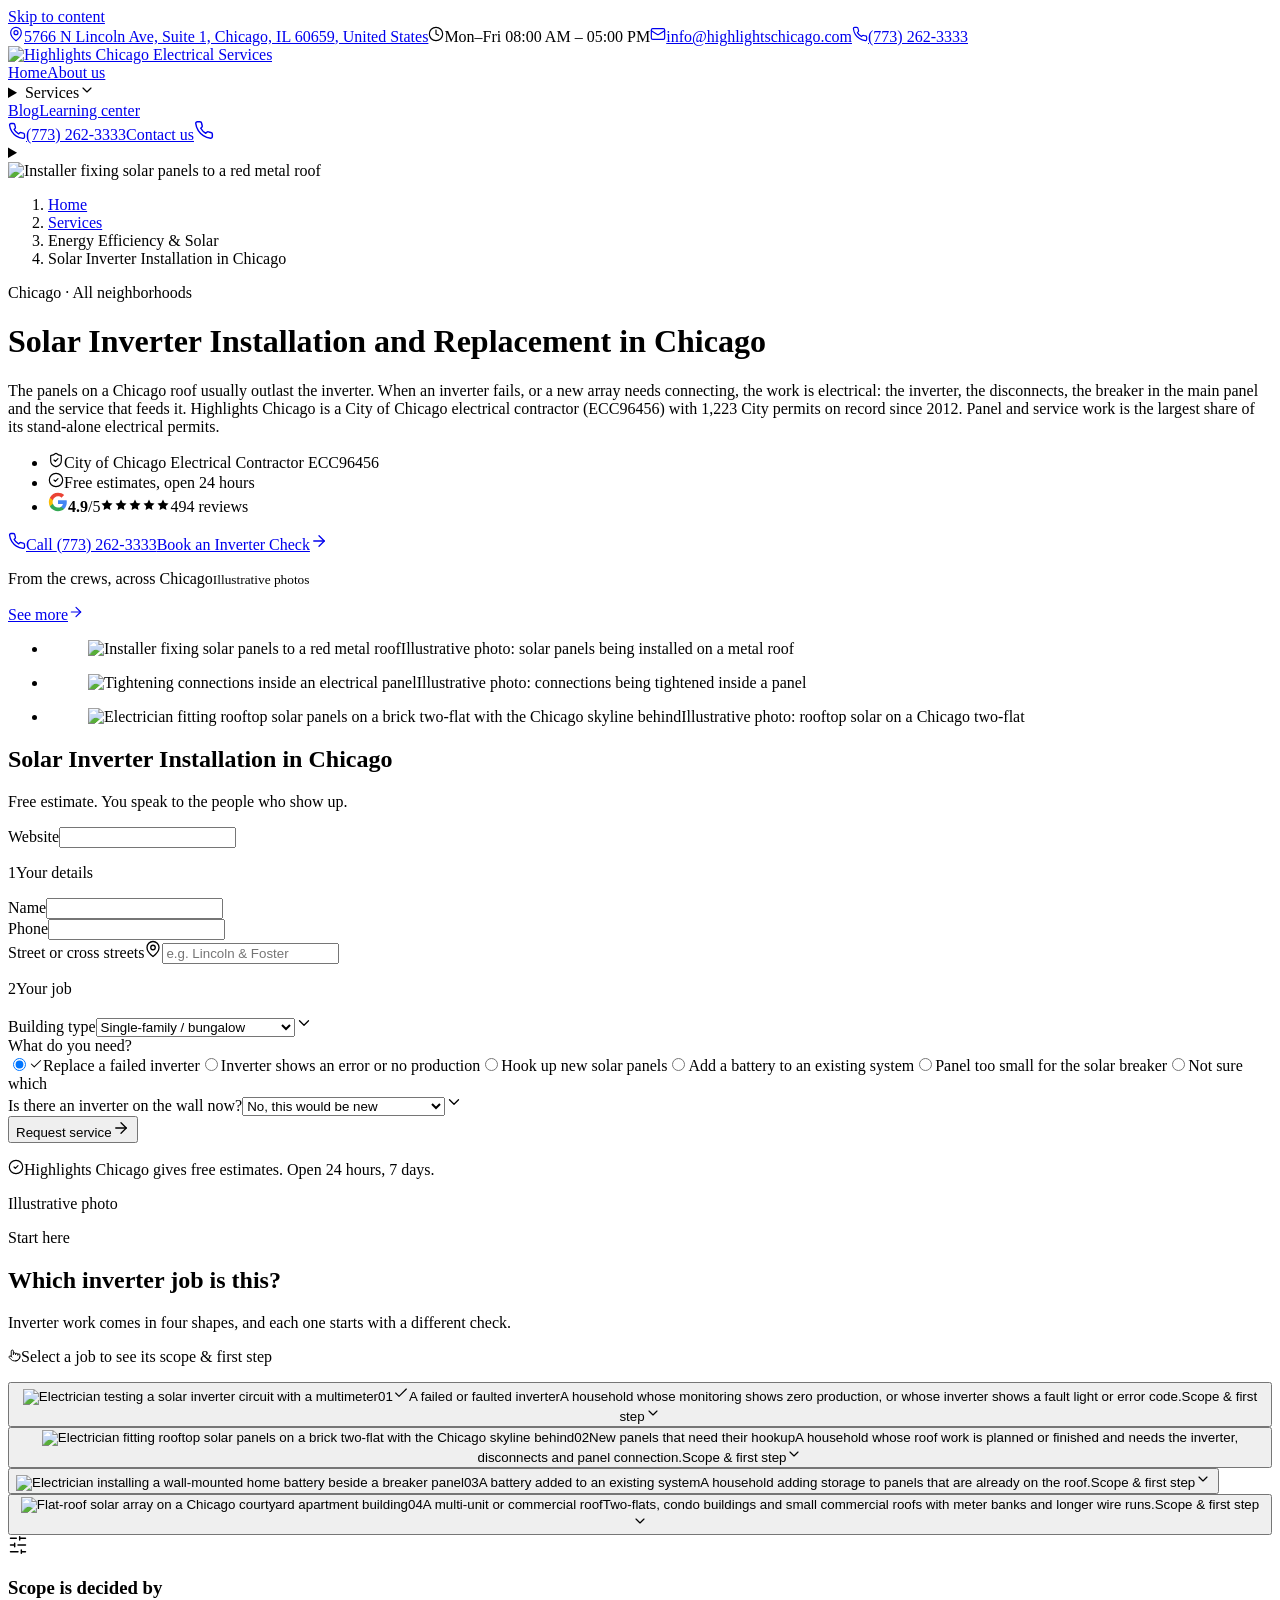
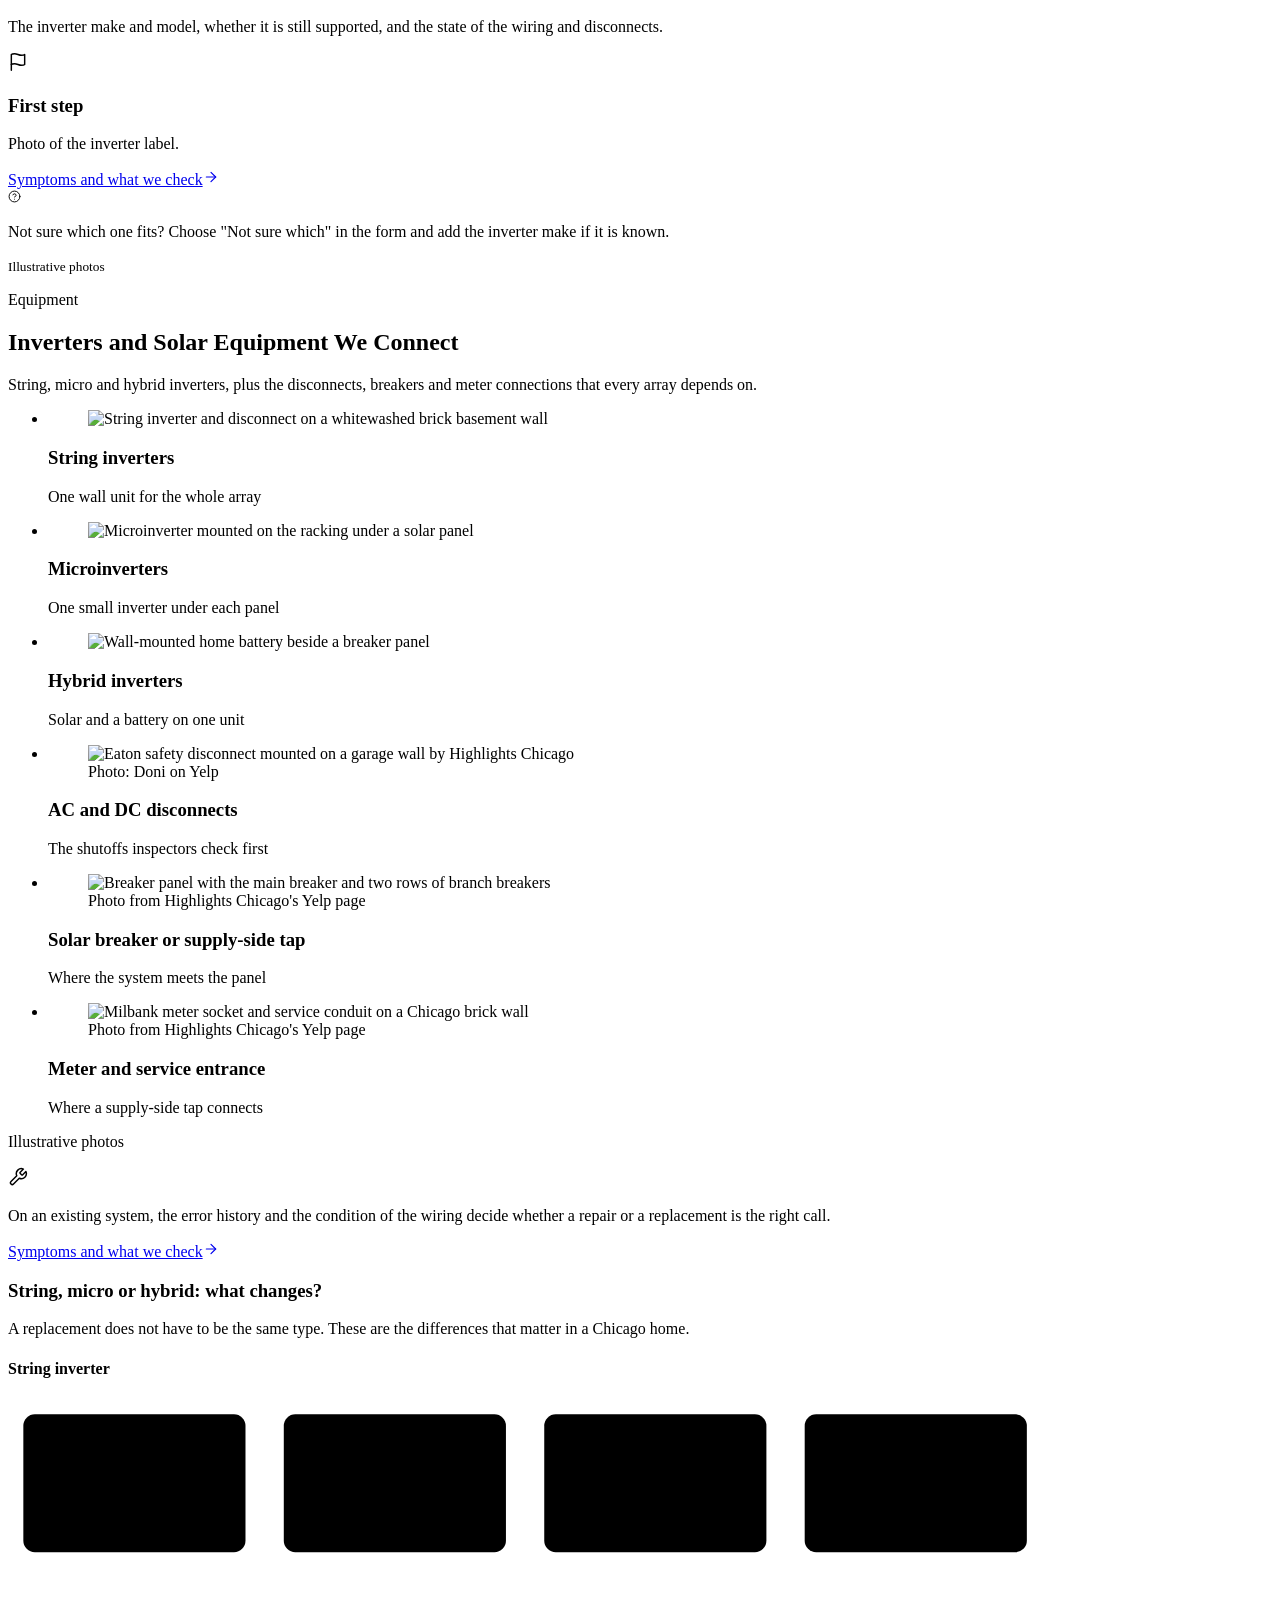
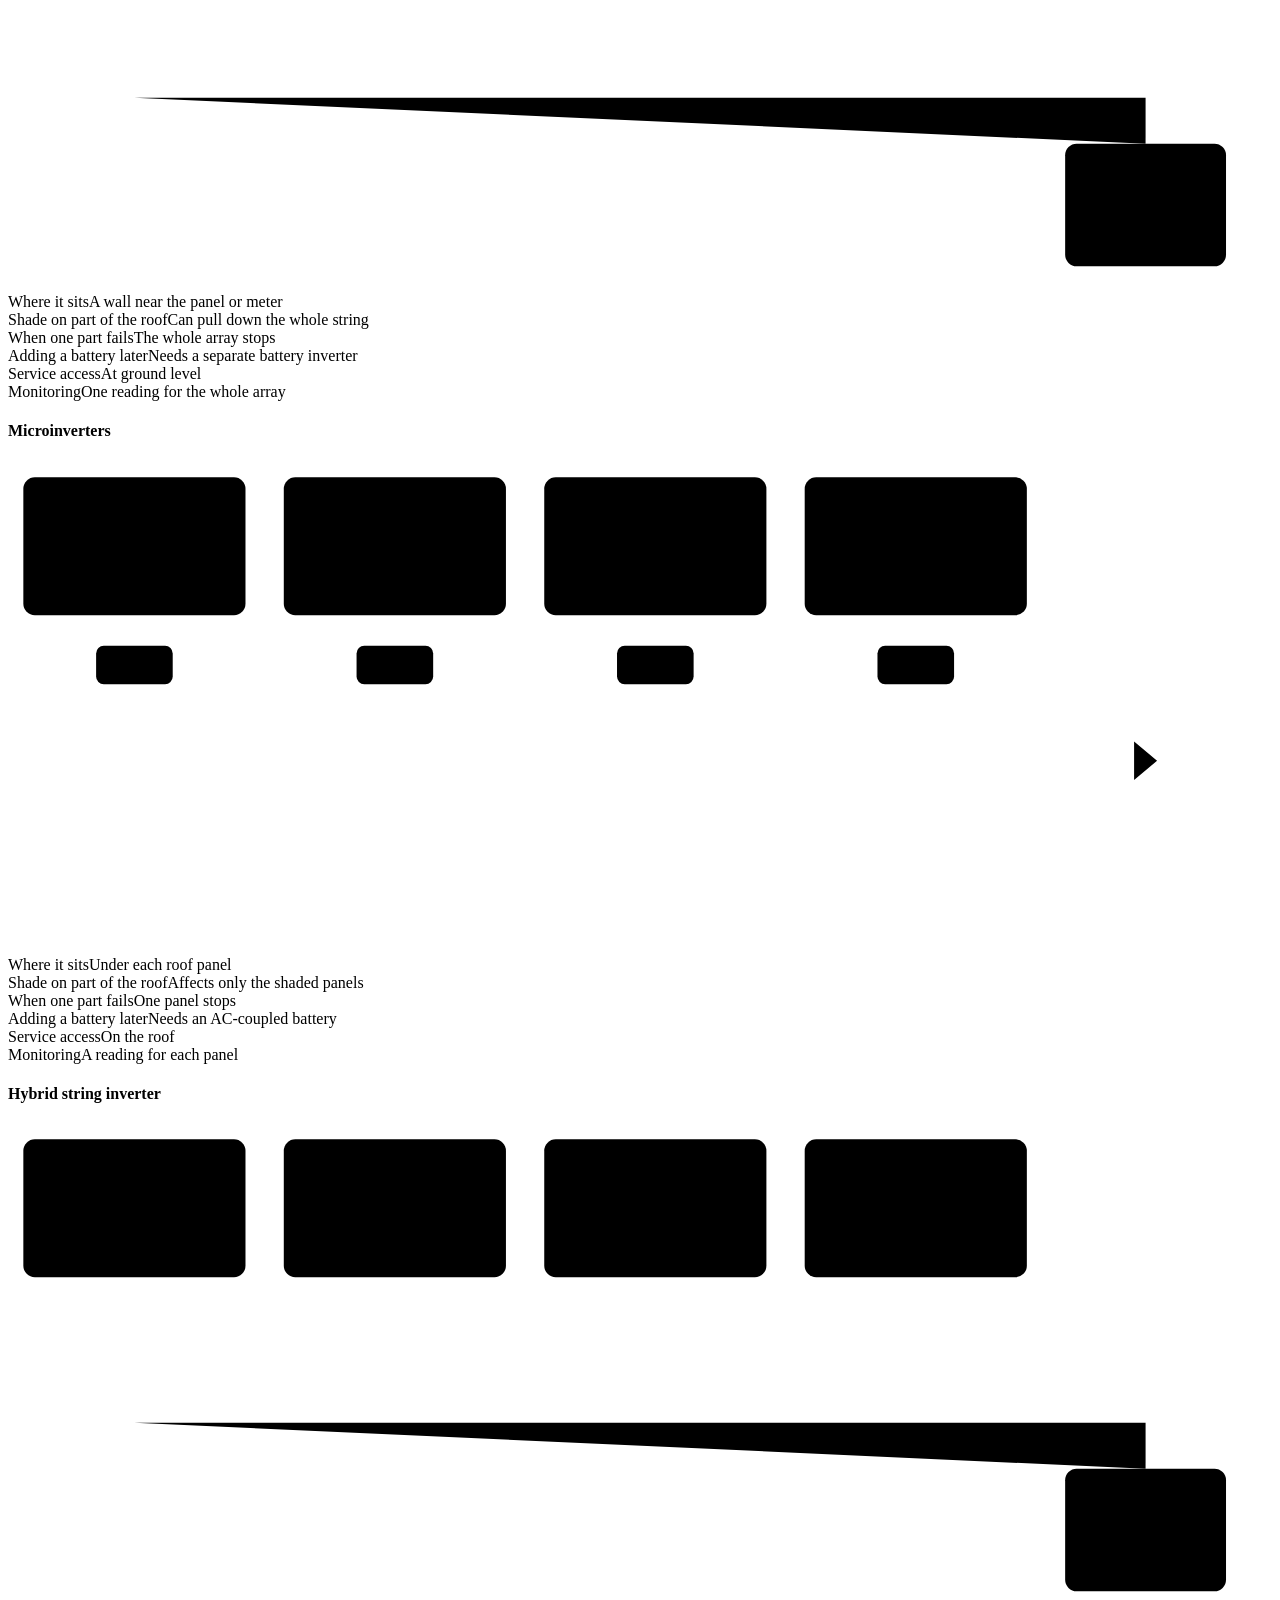
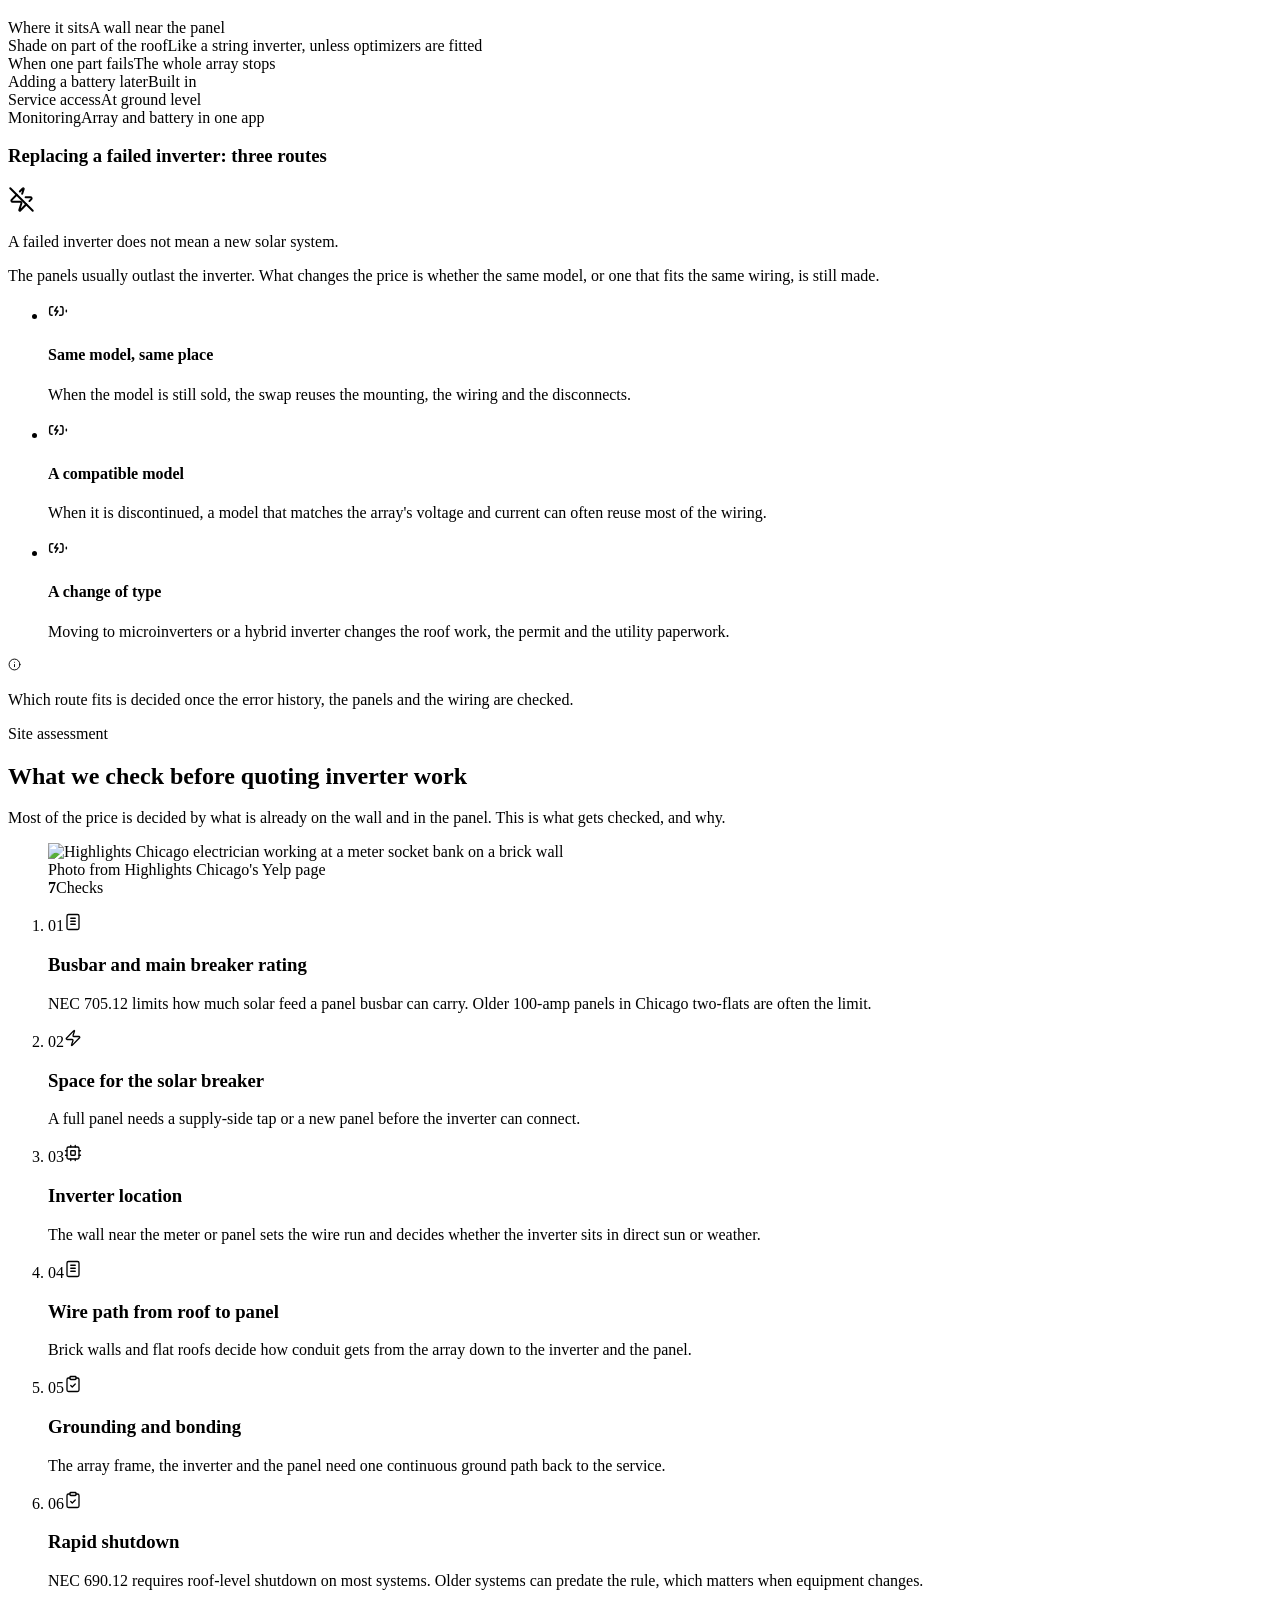
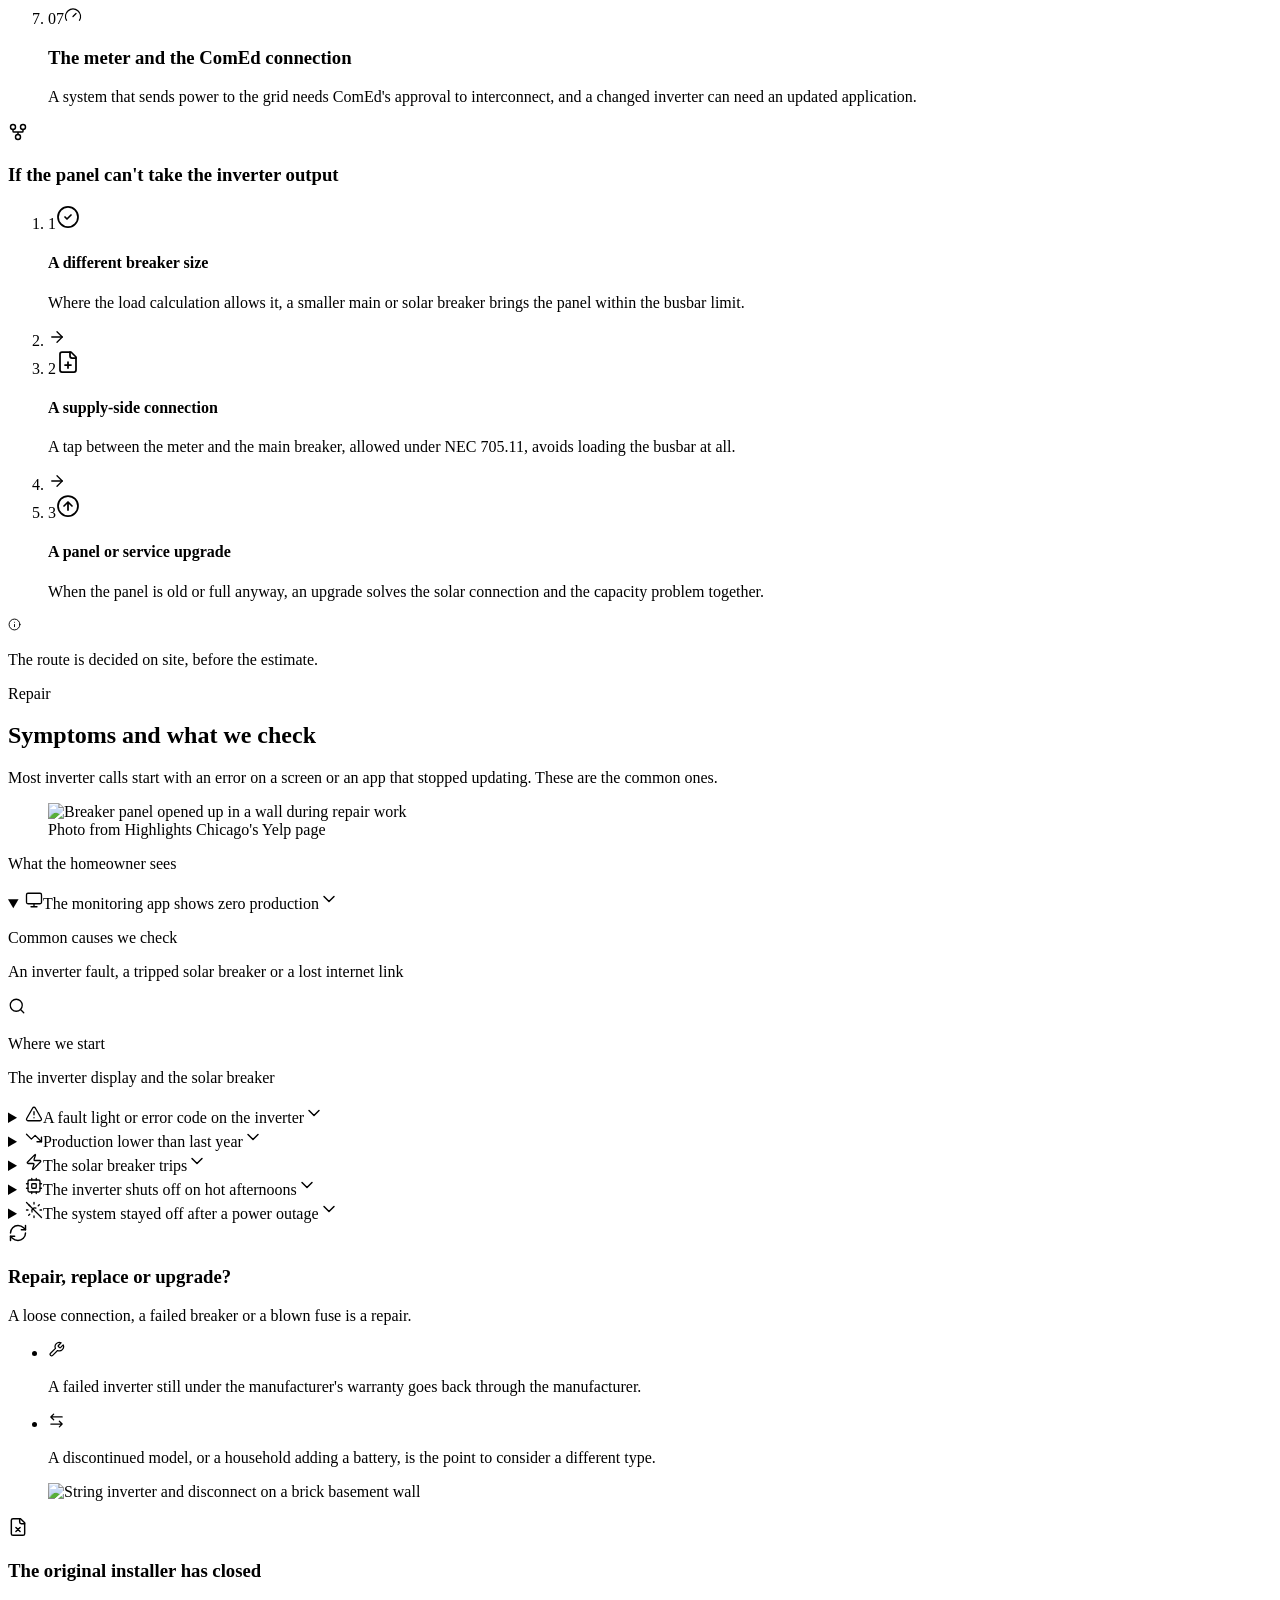
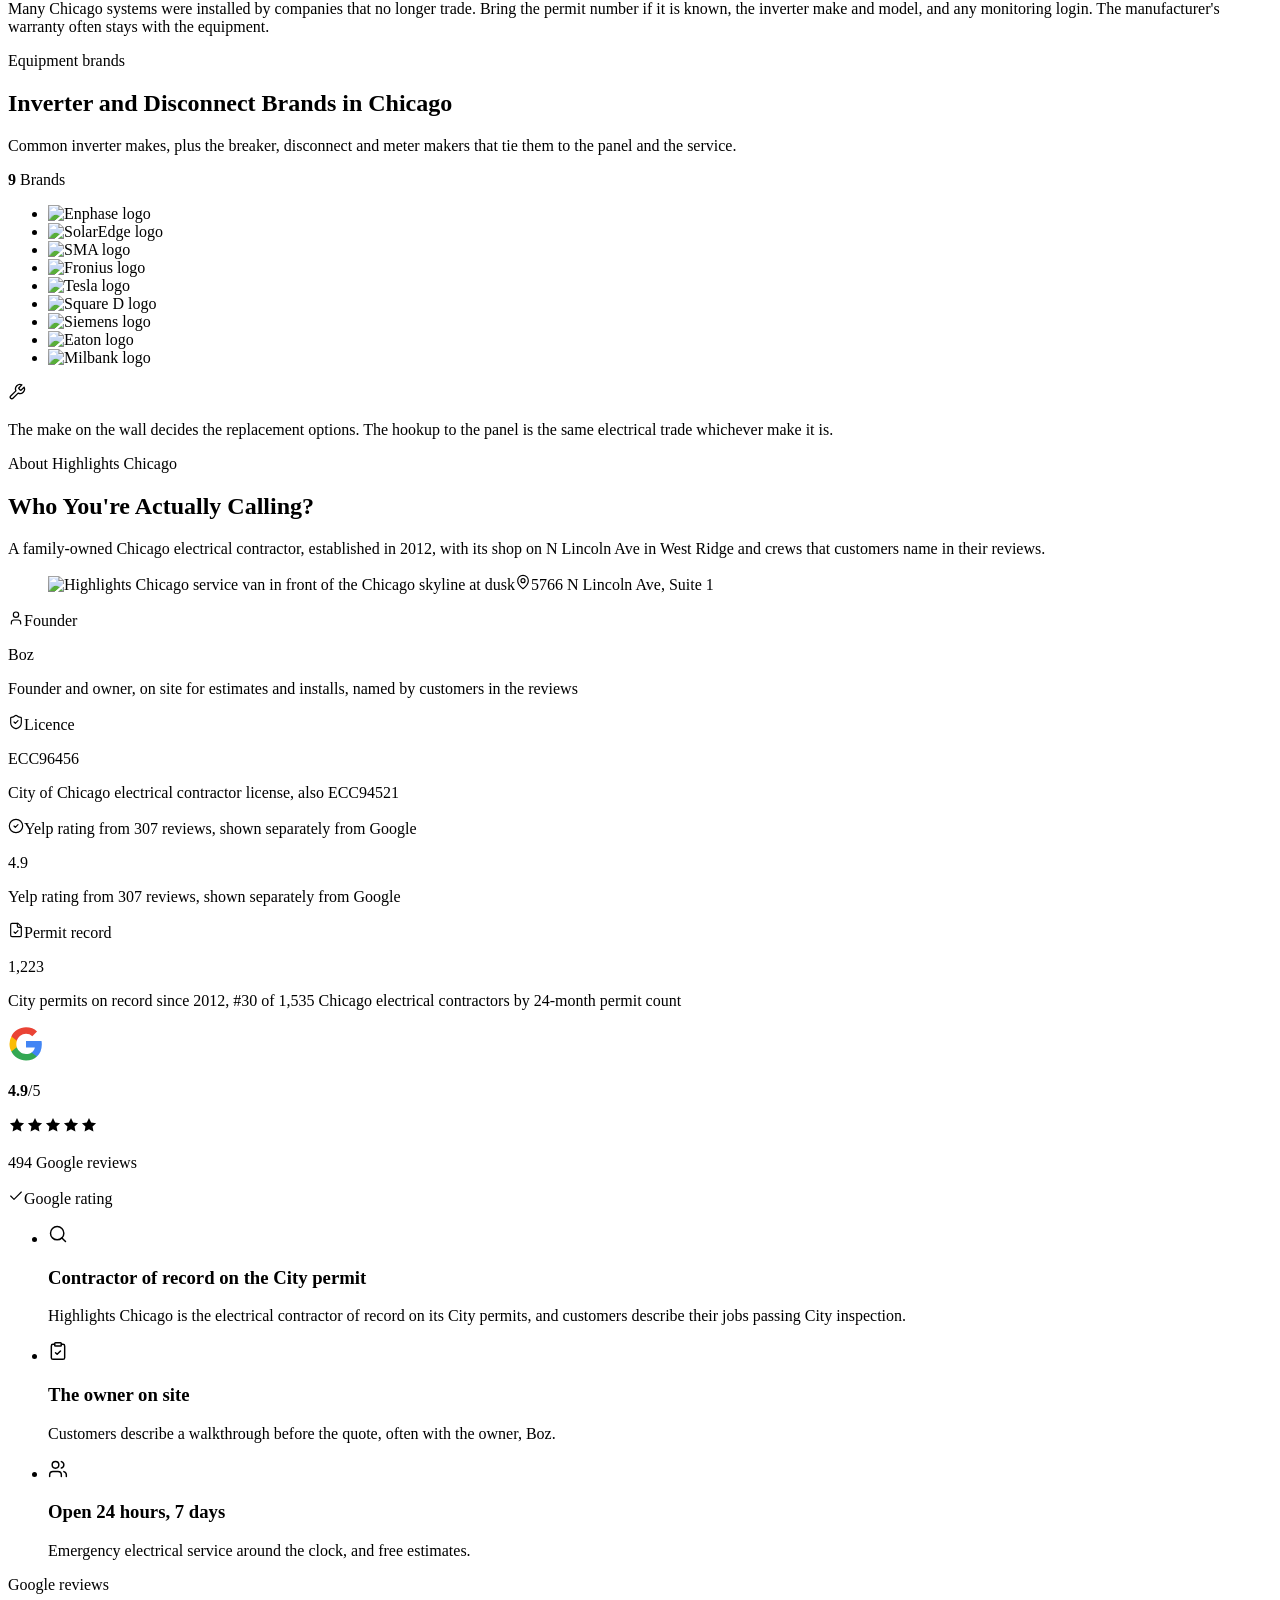
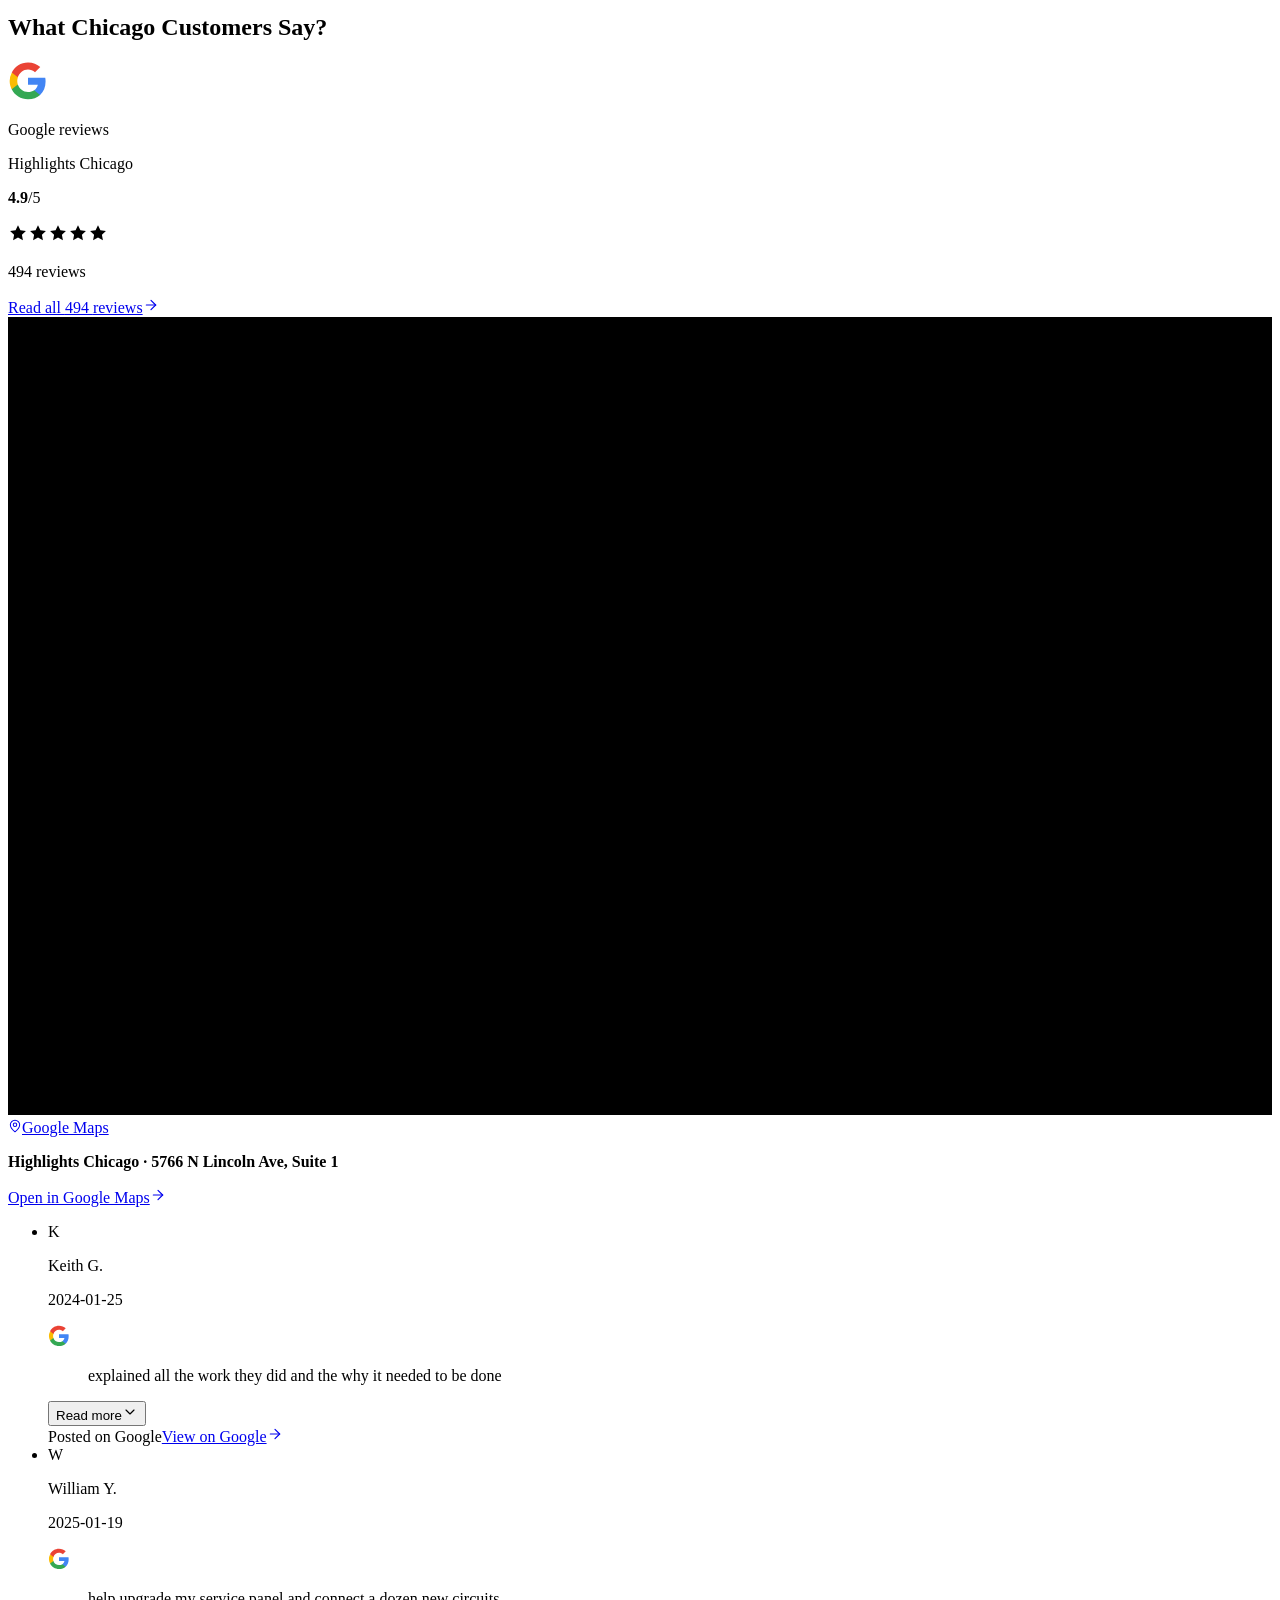
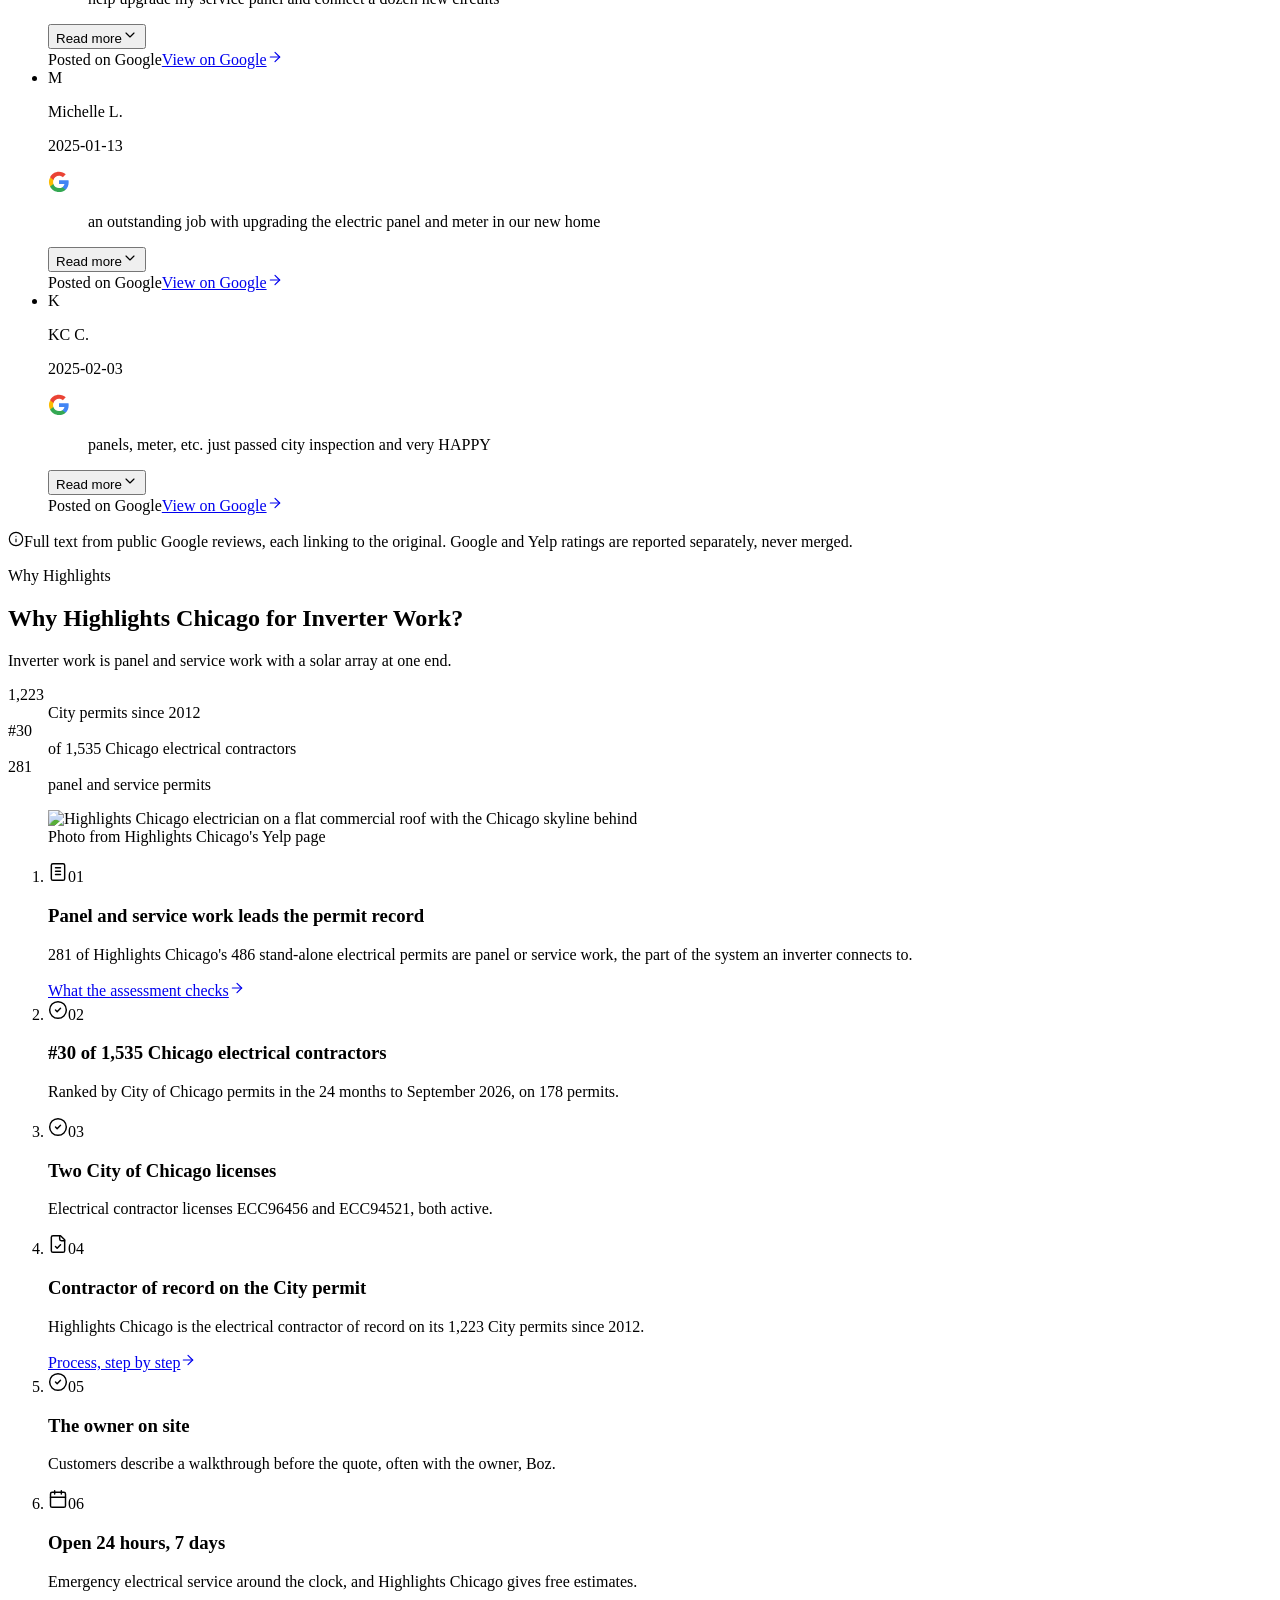
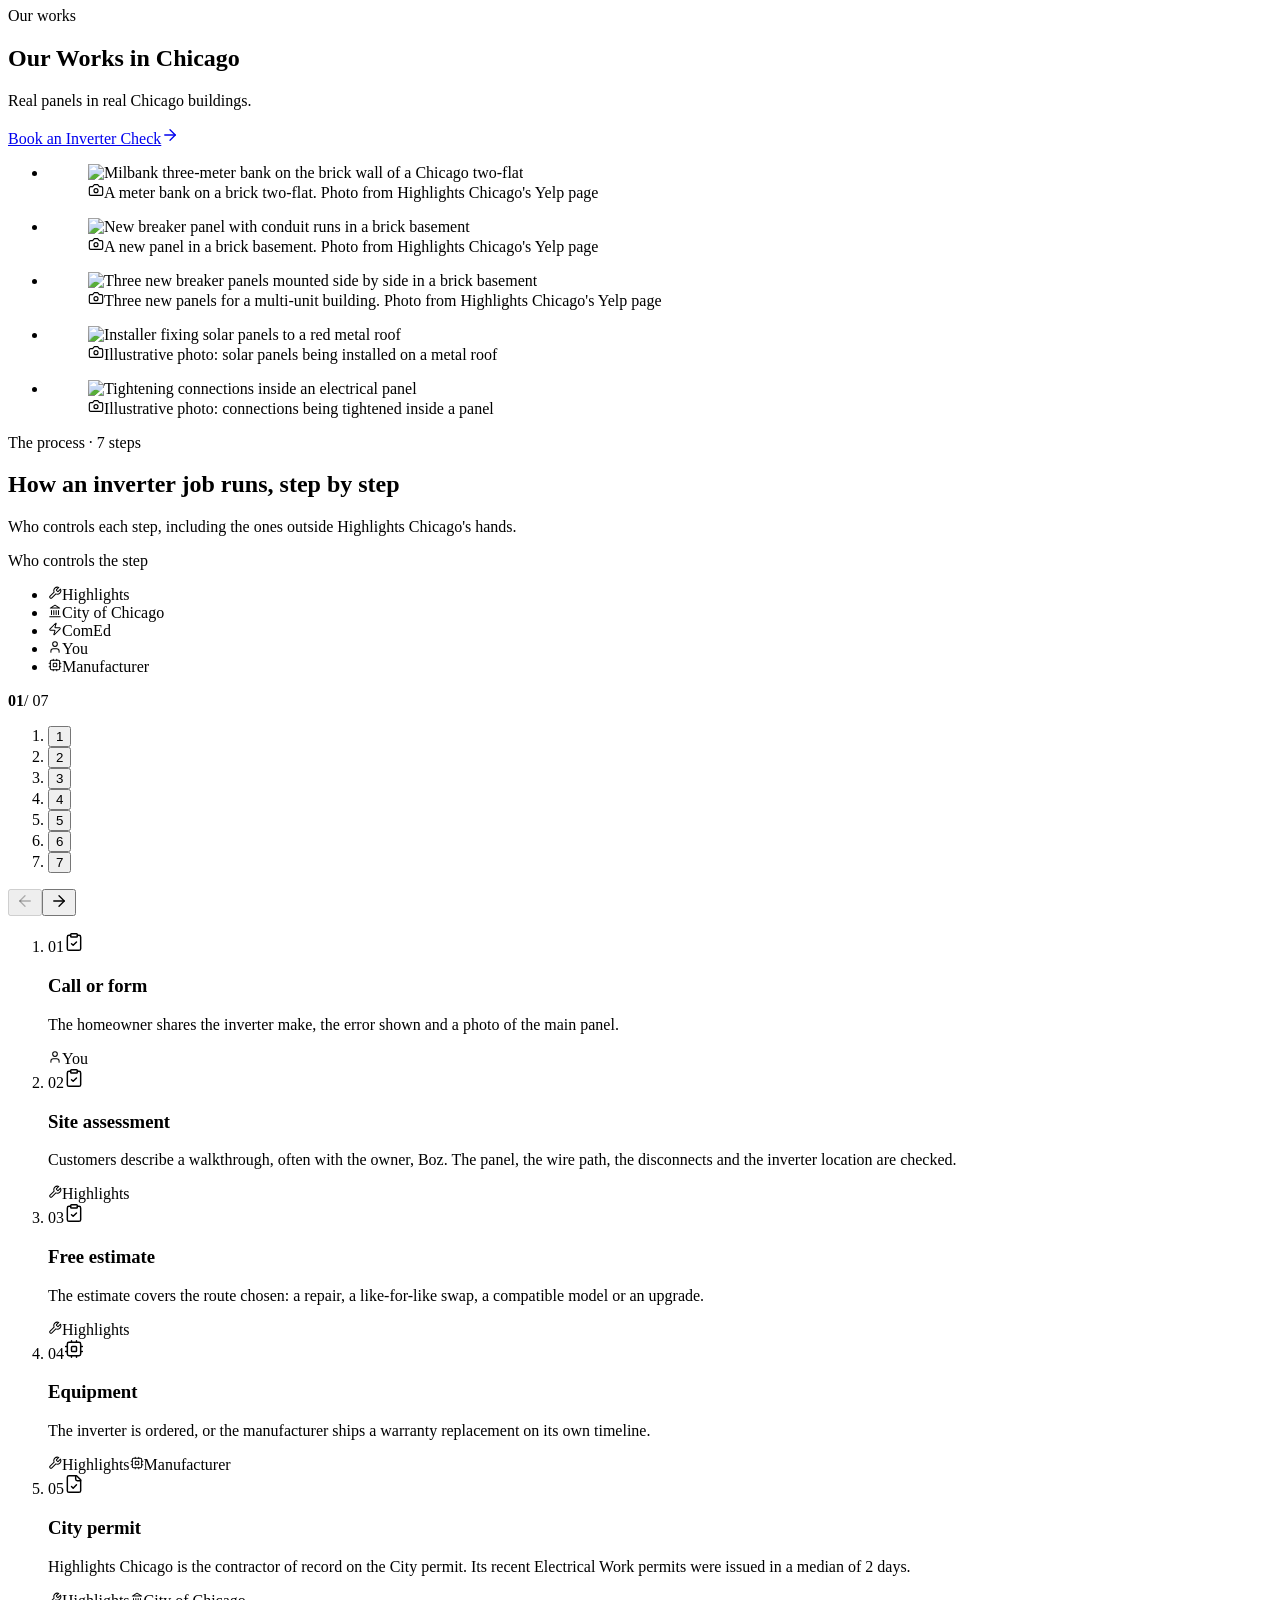
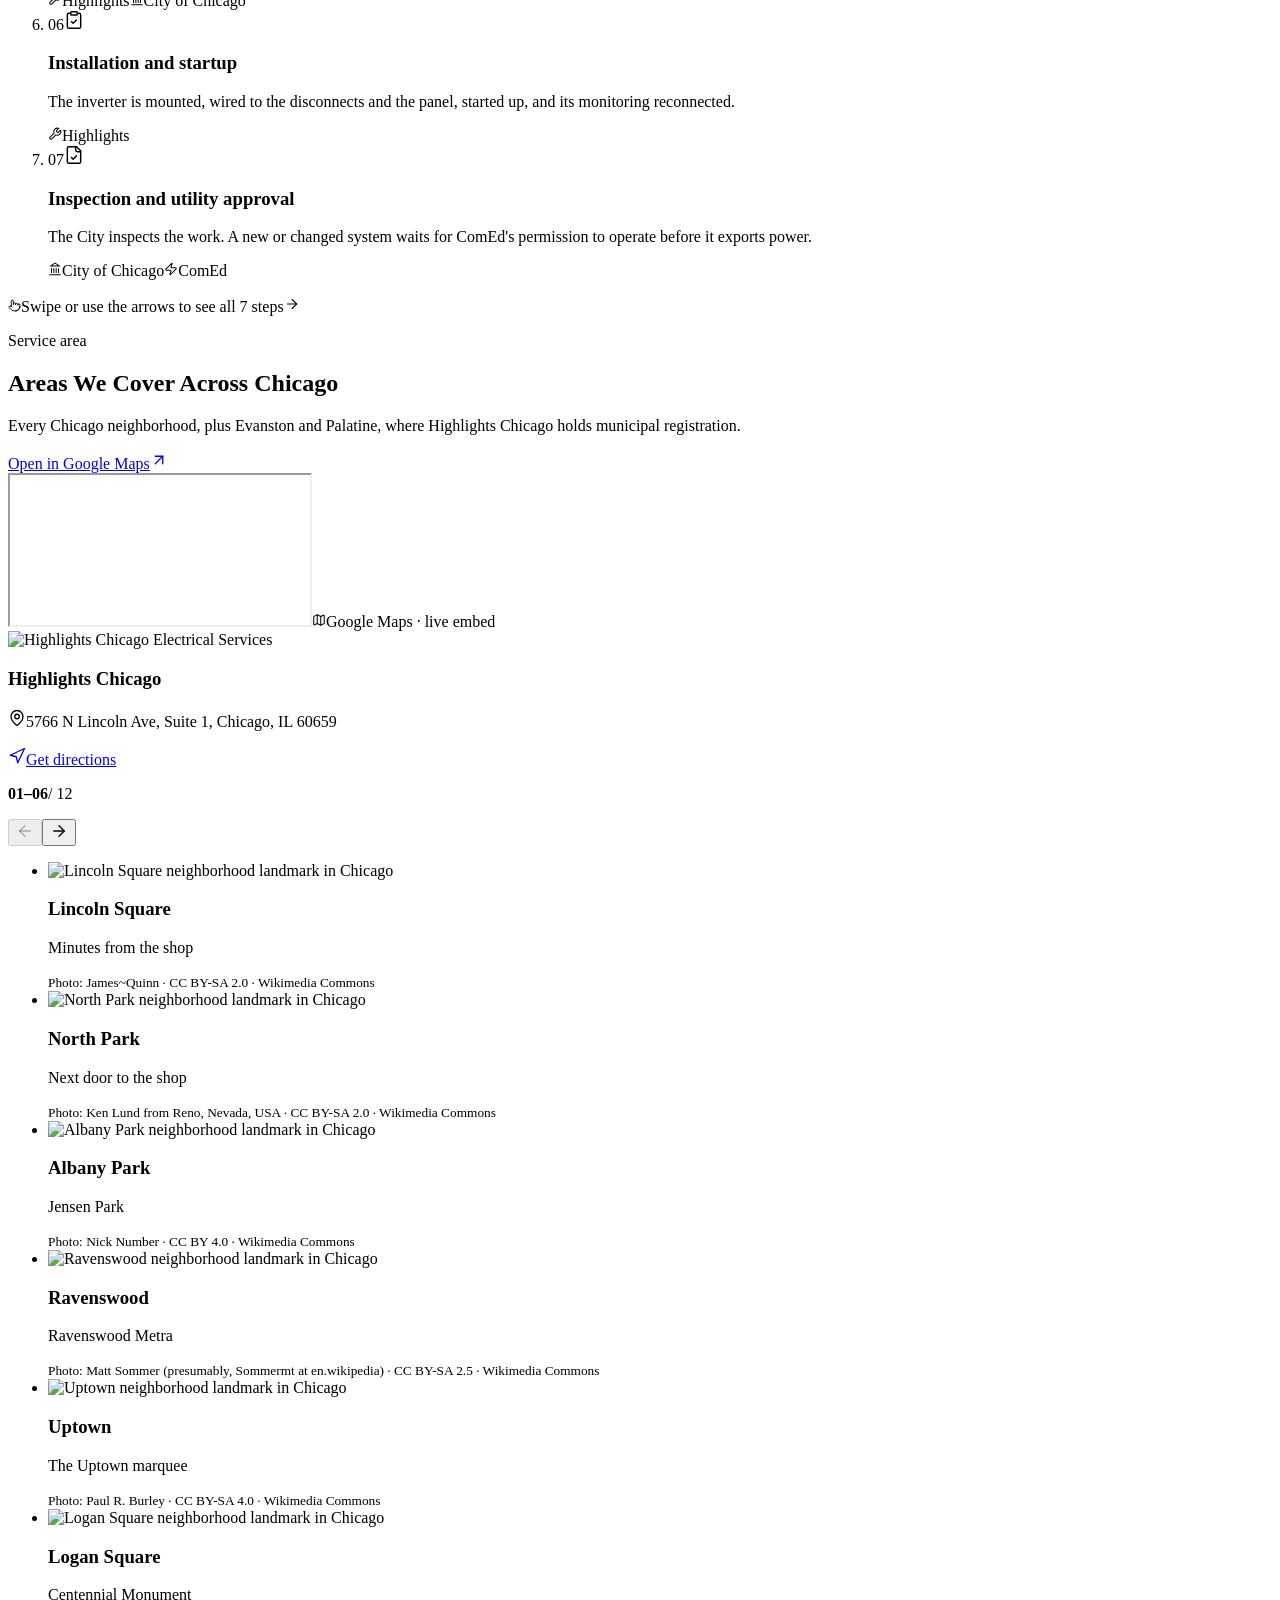
==== commit d04c55d9: "Playbook images and logos: real job photos with credits, Eaton and Milbank logos Co-Authored-By: Cla" ====
--- a/solar-inverter-installation/index.html
+++ b/solar-inverter-installation/index.html
@@ -1 +1 @@
-<!DOCTYPE html><html lang="en"><head><meta name="robots" content="noindex, nofollow"/><meta charSet="utf-8"/><meta name="viewport" content="width=device-width, initial-scale=1"/><link rel="preload" href="/highlights-chicago-v2/_next/static/media/83afe278b6a6bb3c-s.p.2bn3s6zvc0dyp.woff2" as="font" crossorigin="" type="font/woff2"/><link rel="preload" href="/highlights-chicago-v2/images/v3/logos/highlights-chicago-logo.webp" as="image"/><link rel="preload" href="https://cdn.sanity.io/images/5w5623jq/production/6af3c2470ac29c31429abe6ef6c9a5e84ed69298-1200x1600.jpg" as="image" fetchPriority="high"/><link rel="preload" href="/highlights-chicago-v2/images/v3/logos/highlights-chicago-logo-white.webp" as="image"/><link rel="stylesheet" href="/highlights-chicago-v2/_next/static/chunks/32lh4io4fzpha.css" data-precedence="next"/><link rel="stylesheet" href="/highlights-chicago-v2/_next/static/chunks/2o7ge7dmbi3f8.css" data-precedence="next"/><link rel="stylesheet" href="/highlights-chicago-v2/_next/static/chunks/2a6z3t3atfk2b.css" data-precedence="next"/><link rel="preload" as="script" fetchPriority="low" href="/highlights-chicago-v2/_next/static/chunks/0ynuf9mv6kqtj.js"/><script src="/highlights-chicago-v2/_next/static/chunks/2guiez56sx08u.js" async=""></script><script src="/highlights-chicago-v2/_next/static/chunks/3zcx0n--p0s2i.js" async=""></script><script src="/highlights-chicago-v2/_next/static/chunks/2xahpd7wbxqk7.js" async=""></script><script src="/highlights-chicago-v2/_next/static/chunks/12ryu5t0th6x9.js" async=""></script><script src="/highlights-chicago-v2/_next/static/chunks/turbopack-1j14kl07cs1fb.js" async=""></script><script src="/highlights-chicago-v2/_next/static/chunks/2vkbnh-z5vard.js" async="" crossorigin=""></script><script src="/highlights-chicago-v2/_next/static/chunks/2xoo7droz54-w.js" async="" crossorigin=""></script><script src="/highlights-chicago-v2/_next/static/chunks/24h0vlg0wmvjm.js" async="" crossorigin=""></script><script src="/highlights-chicago-v2/_next/static/chunks/2gkjs344gzwa2.js" async="" crossorigin=""></script><script src="/highlights-chicago-v2/_next/static/chunks/2ye2a6992yslq.js" async="" crossorigin=""></script><script src="/highlights-chicago-v2/_next/static/chunks/2848wdjn5zfmu.js" async="" crossorigin=""></script><script src="/highlights-chicago-v2/_next/static/chunks/0pa0a7k2squx-.js" async="" crossorigin=""></script><script src="/highlights-chicago-v2/_next/static/chunks/456v-4jr1pvbx.js" async="" crossorigin=""></script><script src="/highlights-chicago-v2/_next/static/chunks/1gxumfnx3ef0g.js" async="" crossorigin=""></script><script src="/highlights-chicago-v2/_next/static/chunks/0gp13vbcggdsg.js" async="" crossorigin=""></script><script src="/highlights-chicago-v2/_next/static/chunks/0u3v3o-9e9tlv.js" async=""></script><script src="/highlights-chicago-v2/_next/static/chunks/1vfs4w1wpliva.js" async=""></script><title>Solar Inverter Installation in Chicago | Highlights Chicago</title><meta name="description" content="Solar inverter replacement and the hookup to the panel, disconnects and service in Chicago, by a City of Chicago licensed electrical contractor."/><link rel="canonical" href="https://www.highlightschicago.com/services/solar-inverter-installation"/><link rel="icon" href="https://www.highlightschicago.com/services/icons/highlights-chicago-32.png" type="image/png" sizes="32x32" media="(prefers-color-scheme: light)"/><link rel="icon" href="https://www.highlightschicago.com/services/icons/highlights-chicago-32.png" type="image/png" sizes="32x32" media="(prefers-color-scheme: dark)"/><link rel="icon" href="https://www.highlightschicago.com/services/icons/highlights-chicago-48.png" type="image/png" sizes="48x48"/><link rel="icon" href="https://www.highlightschicago.com/services/icons/highlights-chicago-192.png" type="image/png" sizes="192x192"/><link rel="icon" href="https://www.highlightschicago.com/services/icons/highlights-chicago-512.png" type="image/png" sizes="512x512"/><link rel="apple-touch-icon" href="https://www.highlightschicago.com/services/icons/highlights-chicago-180.png" type="image/png" sizes="180x180"/><meta name="next-size-adjust" content=""/><script src="/highlights-chicago-v2/_next/static/chunks/0cz1d0mv5g_q7.js" noModule=""></script></head><body class="inter_c15e96cb-module__0bjUvq__variable"><div hidden=""><!--$--><!--/$--></div><div class="ds space_grotesk_65550e9f-module__clzVXG__variable"><a class="ds-skip" href="#main">Skip to content</a><div class="ds-utility" aria-label="Business contact information"><div class="ds-wrap ds-utility-inner"><a href="https://www.google.com/maps/place/Highlights+Chicago+Electrical+Services/@41.986143,-87.700781,15z"><svg class="ds-icon" width="16" height="16" viewBox="0 0 24 24" fill="none" stroke="currentColor" stroke-width="1.75" stroke-linecap="round" stroke-linejoin="round" aria-hidden="true" focusable="false"><path d="M20 10c0 6-8 12-8 12s-8-6-8-12a8 8 0 0 1 16 0Z"></path><circle cx="12" cy="10" r="3"></circle></svg>5766 N Lincoln Ave, Suite 1, Chicago, IL 60659<!-- -->, United States</a><span class="ds-utility-sep" aria-hidden="true"></span><span><svg class="ds-icon" width="16" height="16" viewBox="0 0 24 24" fill="none" stroke="currentColor" stroke-width="1.75" stroke-linecap="round" stroke-linejoin="round" aria-hidden="true" focusable="false"><circle cx="12" cy="12" r="10"></circle><path d="M12 6v6l4 2"></path></svg>Mon–Fri 08:00 AM – 05:00 PM</span><span class="ds-utility-spacer"></span><a href="mailto:info@highlightschicago.com"><svg class="ds-icon" width="16" height="16" viewBox="0 0 24 24" fill="none" stroke="currentColor" stroke-width="1.75" stroke-linecap="round" stroke-linejoin="round" aria-hidden="true" focusable="false"><rect width="20" height="16" x="2" y="4" rx="2"></rect><path d="m22 7-8.97 5.7a1.94 1.94 0 0 1-2.06 0L2 7"></path></svg>info@highlightschicago.com</a><span class="ds-utility-sep" aria-hidden="true"></span><a class="ds-utility-phone" href="tel:+17732623333"><svg class="ds-icon" width="16" height="16" viewBox="0 0 24 24" fill="none" stroke="currentColor" stroke-width="1.75" stroke-linecap="round" stroke-linejoin="round" aria-hidden="true" focusable="false"><path d="M22 16.92v3a2 2 0 0 1-2.18 2 19.79 19.79 0 0 1-8.63-3.07 19.5 19.5 0 0 1-6-6 19.79 19.79 0 0 1-3.07-8.67A2 2 0 0 1 4.11 2h3a2 2 0 0 1 2 1.72 12.84 12.84 0 0 0 .7 2.81 2 2 0 0 1-.45 2.11L8.09 9.91a16 16 0 0 0 6 6l1.27-1.27a2 2 0 0 1 2.11-.45 12.84 12.84 0 0 0 2.81.7A2 2 0 0 1 22 16.92z"></path></svg>(773) 262-3333</a></div></div><header class="ds-nav"><div class="ds-wrap ds-nav-inner"><a class="ds-nav-logo" href="https://www.highlightschicago.com/" aria-label="Highlights Chicago Inc. home"><img src="/highlights-chicago-v2/images/v3/logos/highlights-chicago-logo.webp" alt="Highlights Chicago Electrical Services" width="180" height="44"/></a><nav class="ds-nav-links" aria-label="Primary navigation"><a href="https://www.highlightschicago.com/">Home</a><a href="https://www.highlightschicago.com/about-us">About us</a><details class="ds-nav-menu"><summary aria-current="page">Services<svg class="ds-icon" width="16" height="16" viewBox="0 0 24 24" fill="none" stroke="currentColor" stroke-width="1.75" stroke-linecap="round" stroke-linejoin="round" aria-hidden="true" focusable="false"><path d="m6 9 6 6 6-6"></path></svg></summary><div class="ds-nav-menu-panel"><a href="/highlights-chicago-v2">All services</a><a href="/highlights-chicago-v2/bathroom-exhaust-fan-installation">Bathroom Exhaust Fan Installation</a><a href="/highlights-chicago-v2/breaker-box-and-panel-repair">Breaker Box &amp; Panel Replacement</a><a href="/highlights-chicago-v2/carbon-monoxide-detector-installation">Carbon Monoxide Detector Installation</a><a href="/highlights-chicago-v2/cctv-installation">CCTV, Security Camera &amp; Access Control Wiring</a><a href="/highlights-chicago-v2/ceiling-fan-installation">Ceiling Fan Installation</a><a href="/highlights-chicago-v2/chandelier-installation">Chandelier Installation</a><a href="/highlights-chicago-v2/circuit-breaker-replacement">Circuit Breaker Replacement &amp; Repair</a><a href="/highlights-chicago-v2/electrical-installation-services">Electrical Installation Services</a><a href="/highlights-chicago-v2/electrical-outlet-installation">Electrical Outlet Installation &amp; Repair</a><a href="/highlights-chicago-v2/electrical-panel-upgrade">Electrical Panel &amp; Service Upgrade</a><a href="/highlights-chicago-v2/electrical-repair">Electrical Repair Services</a><a href="/highlights-chicago-v2/electrical-troubleshooting">Electrical Troubleshooting &amp; Fault Finding</a><a href="/highlights-chicago-v2/electrical-wiring-and-repair-services">Electrical Wiring &amp; Rewiring</a><a href="/highlights-chicago-v2/emergency-lighting-services-and-maintenance">Emergency Lighting Services &amp; Maintenance</a><a href="/highlights-chicago-v2/energy-efficiency-upgrades">Energy Efficiency Upgrades</a><a href="/highlights-chicago-v2/energy-star-appliances">Energy Star Appliance Circuits</a><a href="/highlights-chicago-v2/fiber-optic-cable-installation">Fiber Optic Cable Installation</a><a href="/highlights-chicago-v2/fire-alarm-installation">Fire Alarm System Installation, Inspection &amp; Testing</a><a href="/highlights-chicago-v2/fuse-box-replacement">Fuse Box Replacement</a><a href="/highlights-chicago-v2/garbage-disposal-wiring">Garbage Disposal Installation &amp; Wiring</a><a href="/highlights-chicago-v2/generator-repair">Generator Repair &amp; Maintenance</a><a href="/highlights-chicago-v2/gfci-outlet-installation">GFCI Outlet Installation &amp; Repair</a><a href="/highlights-chicago-v2/grounding-and-bonding">Grounding &amp; Bonding</a><a href="/highlights-chicago-v2/home-energy-audit">Home &amp; Commercial Energy Audit</a><a href="/highlights-chicago-v2/infrared-electrical-inspection">Infrared Electrical Inspection</a><a href="/highlights-chicago-v2/landscape-lighting-installation">Landscape &amp; Garden Lighting Installation</a><a href="/highlights-chicago-v2/led-retrofit">LED Lighting Retrofit</a><a href="/highlights-chicago-v2/light-fixture-installation-and-replacement">Light Fixture Installation &amp; Replacement</a><a href="/highlights-chicago-v2/light-switch-replacement-and-installation">Light Switch Installation &amp; Replacement</a><a href="/highlights-chicago-v2/low-voltage-wiring-installation">Low Voltage Wiring &amp; Installation</a><a href="/highlights-chicago-v2/outdoor-lighting-installation">Outdoor &amp; Security Lighting Installation</a><a href="/highlights-chicago-v2/parking-lot-lighting-repair-and-installation">Parking Lot Lighting Repair &amp; Installation</a><a href="/highlights-chicago-v2/recessed-lighting-installation">Recessed Lighting Installation</a><a href="/highlights-chicago-v2/smoke-detector-installation-and-wiring">Smoke Detector Installation &amp; Wiring</a><a href="/highlights-chicago-v2/solar-battery-installation">Solar Battery Installation</a><a href="/highlights-chicago-v2/solar-inverter-installation">Solar Inverter Installation</a><a href="/highlights-chicago-v2/solar-panel-installation">Solar Panel Installation &amp; Service</a><a href="/highlights-chicago-v2/structured-cabling-installation">Structured &amp; Network Cabling Installation</a><a href="/highlights-chicago-v2/tesla-and-ev-charger-installation">Tesla &amp; EV Charger Installation</a><a href="/highlights-chicago-v2/generator-installation">Whole-House Generator Installation</a><a href="/highlights-chicago-v2/whole-house-surge-protector">Whole-House Surge Protection</a></div></details><a href="https://www.highlightschicago.com/blog">Blog</a><a href="https://www.highlightschicago.com/learning-center">Learning center</a></nav><a class="ds-nav-phone" href="tel:+17732623333"><svg class="ds-icon" width="18" height="18" viewBox="0 0 24 24" fill="none" stroke="currentColor" stroke-width="1.75" stroke-linecap="round" stroke-linejoin="round" aria-hidden="true" focusable="false"><path d="M22 16.92v3a2 2 0 0 1-2.18 2 19.79 19.79 0 0 1-8.63-3.07 19.5 19.5 0 0 1-6-6 19.79 19.79 0 0 1-3.07-8.67A2 2 0 0 1 4.11 2h3a2 2 0 0 1 2 1.72 12.84 12.84 0 0 0 .7 2.81 2 2 0 0 1-.45 2.11L8.09 9.91a16 16 0 0 0 6 6l1.27-1.27a2 2 0 0 1 2.11-.45 12.84 12.84 0 0 0 2.81.7A2 2 0 0 1 22 16.92z"></path></svg>(773) 262-3333</a><a class="ds-btn ds-btn--primary ds-btn--m ds-nav-cta" href="https://www.highlightschicago.com/contact-us"><span>Contact us</span></a><a class="ds-nav-call" href="tel:+17732623333" aria-label="Call (773) 262-3333"><svg class="ds-icon" width="20" height="20" viewBox="0 0 24 24" fill="none" stroke="currentColor" stroke-width="1.75" stroke-linecap="round" stroke-linejoin="round" aria-hidden="true" focusable="false"><path d="M22 16.92v3a2 2 0 0 1-2.18 2 19.79 19.79 0 0 1-8.63-3.07 19.5 19.5 0 0 1-6-6 19.79 19.79 0 0 1-3.07-8.67A2 2 0 0 1 4.11 2h3a2 2 0 0 1 2 1.72 12.84 12.84 0 0 0 .7 2.81 2 2 0 0 1-.45 2.11L8.09 9.91a16 16 0 0 0 6 6l1.27-1.27a2 2 0 0 1 2.11-.45 12.84 12.84 0 0 0 2.81.7A2 2 0 0 1 22 16.92z"></path></svg></a><details class="ds-nav-mobile"><summary aria-label="Open navigation menu"><span></span><span></span><span></span></summary><nav aria-label="Mobile navigation"><a href="https://www.highlightschicago.com/">Home</a><a href="https://www.highlightschicago.com/about-us">About us</a><a href="https://www.highlightschicago.com/services" aria-current="page">Services</a><a href="https://www.highlightschicago.com/blog">Blog</a><a href="https://www.highlightschicago.com/learning-center">Learning center</a><a class="ds-btn ds-btn--primary ds-btn--block" href="https://www.highlightschicago.com/contact-us"><span>Contact us</span></a></nav></details></div></header><main id="main"><header class="ds-hero" id="top"><img class="ds-hero-bg" src="https://cdn.sanity.io/images/5w5623jq/production/6af3c2470ac29c31429abe6ef6c9a5e84ed69298-1200x1600.jpg" alt="Installing solar panels on a metal roof" loading="eager" fetchPriority="high" decoding="async"/><div class="ds-hero-scrim" aria-hidden="true"></div><div class="ds-wrap ds-hero-grid"><div class="ds-hero-copy"><nav class="ds-crumbs" aria-label="Breadcrumb"><ol><li><a href="https://www.highlightschicago.com">Home</a></li><li><a href="/highlights-chicago-v2">Services</a></li><li>Energy Efficiency &amp; Solar</li><li aria-current="page">Solar Inverter Installation<!-- --> in <!-- -->Chicago</li></ol></nav><p class="ds-eyebrow ds-eyebrow--light">Chicago · All neighborhoods</p><h1 class="ds-h1">Solar Inverter Installation and Replacement<!-- --> in <!-- -->Chicago</h1><p class="ds-hero-lede">The panels on a Chicago roof usually outlast the inverter. When an inverter fails, or a new array needs connecting, the work is electrical: the inverter, the disconnects, the breaker in the main panel and the service that feeds it. Highlights Chicago is a City of Chicago electrical contractor (ECC96456) with 1,223 City permits on record since 2012. Panel and service work is the largest share of its stand-alone electrical permits.</p><ul class="ds-trust-chips" aria-label="Credentials"><li><svg class="ds-icon" width="16" height="16" viewBox="0 0 24 24" fill="none" stroke="currentColor" stroke-width="1.75" stroke-linecap="round" stroke-linejoin="round" aria-hidden="true" focusable="false"><path d="M20 13c0 5-3.5 7.5-7.66 8.95a1 1 0 0 1-.67-.01C7.5 20.5 4 18 4 13V6a1 1 0 0 1 1-1c2 0 4.5-1.2 6.24-2.72a1.17 1.17 0 0 1 1.52 0C14.51 3.81 17 5 19 5a1 1 0 0 1 1 1z"></path><path d="m9 12 2 2 4-4"></path></svg>City of Chicago Electrical Contractor ECC96456</li><li><svg class="ds-icon" width="16" height="16" viewBox="0 0 24 24" fill="none" stroke="currentColor" stroke-width="1.75" stroke-linecap="round" stroke-linejoin="round" aria-hidden="true" focusable="false"><circle cx="12" cy="12" r="10"></circle><path d="m9 12 2 2 4-4"></path></svg>Free estimates, open 24 hours</li><li class="ds-trust-chip--google"><svg class="ds-google" width="20" height="20" viewBox="0 0 48 48" role="img" aria-label="Google"><path fill="#4285F4" d="M45.1 24.5c0-1.6-.1-3.1-.4-4.5H24v8.6h11.8c-.5 2.7-2 5-4.4 6.6v5.5h7.1c4.2-3.8 6.6-9.5 6.6-16.2z"></path><path fill="#34A853" d="M24 46c6 0 11-2 14.5-5.3l-7.1-5.5c-2 1.3-4.5 2.1-7.4 2.1-5.7 0-10.5-3.8-12.2-9H4.5v5.7C8 41.3 15.4 46 24 46z"></path><path fill="#FBBC04" d="M11.8 28.3c-.4-1.3-.7-2.7-.7-4.3s.3-3 .7-4.3v-5.7H4.5A22 22 0 0 0 2 24c0 3.6.9 6.9 2.5 9.9l7.3-5.6z"></path><path fill="#EA4335" d="M24 10.3c3.2 0 6.1 1.1 8.4 3.3l6.3-6.3C35 3.8 30 1.8 24 1.8 15.4 1.8 8 6.5 4.5 13.9l7.3 5.7c1.7-5.2 6.5-9.3 12.2-9.3z"></path></svg><b>4.9</b><span class="ds-out">/5</span><span class="ds-stars" aria-hidden="true"><svg width="14" height="14" viewBox="0 0 24 24"><path fill="currentColor" d="M12 2.6l2.9 6 6.6.9-4.8 4.6 1.2 6.5L12 17.5l-5.9 3.1 1.2-6.5L2.5 9.5l6.6-.9z"></path></svg><svg width="14" height="14" viewBox="0 0 24 24"><path fill="currentColor" d="M12 2.6l2.9 6 6.6.9-4.8 4.6 1.2 6.5L12 17.5l-5.9 3.1 1.2-6.5L2.5 9.5l6.6-.9z"></path></svg><svg width="14" height="14" viewBox="0 0 24 24"><path fill="currentColor" d="M12 2.6l2.9 6 6.6.9-4.8 4.6 1.2 6.5L12 17.5l-5.9 3.1 1.2-6.5L2.5 9.5l6.6-.9z"></path></svg><svg width="14" height="14" viewBox="0 0 24 24"><path fill="currentColor" d="M12 2.6l2.9 6 6.6.9-4.8 4.6 1.2 6.5L12 17.5l-5.9 3.1 1.2-6.5L2.5 9.5l6.6-.9z"></path></svg><svg width="14" height="14" viewBox="0 0 24 24"><path fill="currentColor" d="M12 2.6l2.9 6 6.6.9-4.8 4.6 1.2 6.5L12 17.5l-5.9 3.1 1.2-6.5L2.5 9.5l6.6-.9z"></path></svg></span><span>494<!-- --> reviews</span></li></ul><div class="ds-cta-row"><a class="ds-btn ds-btn--light" href="tel:+17732623333"><svg class="ds-icon" width="18" height="18" viewBox="0 0 24 24" fill="none" stroke="currentColor" stroke-width="1.75" stroke-linecap="round" stroke-linejoin="round" aria-hidden="true" focusable="false"><path d="M22 16.92v3a2 2 0 0 1-2.18 2 19.79 19.79 0 0 1-8.63-3.07 19.5 19.5 0 0 1-6-6 19.79 19.79 0 0 1-3.07-8.67A2 2 0 0 1 4.11 2h3a2 2 0 0 1 2 1.72 12.84 12.84 0 0 0 .7 2.81 2 2 0 0 1-.45 2.11L8.09 9.91a16 16 0 0 0 6 6l1.27-1.27a2 2 0 0 1 2.11-.45 12.84 12.84 0 0 0 2.81.7A2 2 0 0 1 22 16.92z"></path></svg><span>Call <!-- -->(773) 262-3333</span></a><a class="ds-btn ds-btn--outline-light" href="#quote"><span>Book an Inverter Check</span><svg class="ds-icon" width="18" height="18" viewBox="0 0 24 24" fill="none" stroke="currentColor" stroke-width="1.75" stroke-linecap="round" stroke-linejoin="round" aria-hidden="true" focusable="false"><path d="M5 12h14"></path><path d="m12 5 7 7-7 7"></path></svg></a></div><div class="ds-crew"><div class="ds-crew-head"><p>From the crews, across Chicago<small>Illustrative photos</small></p><a href="#working-in-area">See more<svg class="ds-icon" width="16" height="16" viewBox="0 0 24 24" fill="none" stroke="currentColor" stroke-width="1.75" stroke-linecap="round" stroke-linejoin="round" aria-hidden="true" focusable="false"><path d="M5 12h14"></path><path d="m12 5 7 7-7 7"></path></svg></a></div><ul class="ds-crew-strip"><li><figure class="ds-photo"><img src="https://cdn.sanity.io/images/5w5623jq/production/6af3c2470ac29c31429abe6ef6c9a5e84ed69298-1200x1600.jpg" alt="Installing solar panels on a metal roof" title="Illustrative photo: solar panels being installed on a metal roof" loading="eager" fetchPriority="high" decoding="async"/><span class="ds-crew-label">Illustrative photo: solar panels being installed on a metal roof</span></figure></li><li><figure class="ds-photo"><img src="https://cdn.sanity.io/images/5w5623jq/production/5cbb92ad84f93658a9cf0ea17b76cc0eeb2352cd-1200x900.jpg" alt="Tightening connections inside an electrical panel" title="Illustrative photo: connections being tightened inside an electrical panel" loading="lazy" decoding="async"/><span class="ds-crew-label">Illustrative photo: connections being tightened inside an electrical panel</span></figure></li><li><figure class="ds-photo"><img src="https://cdn.sanity.io/images/5w5623jq/production/d5f085bb1d3dea7dca9302939e9b196e899175ad-1200x800.jpg" alt="Mounting a home battery beside the main panel" title="Illustrative photo: a home battery mounted beside the main panel" loading="lazy" decoding="async"/><span class="ds-crew-label">Illustrative photo: a home battery mounted beside the main panel</span></figure></li></ul></div></div><aside class="ds-form-card" id="quote" aria-labelledby="_R_16mlubrb_-title"><h2 class="ds-form-title" id="_R_16mlubrb_-title">Solar Inverter Installation in Chicago</h2><p class="ds-form-sub">Free estimate. You speak to the people who show up.</p><form><input type="hidden" name="service" value="Solar Inverter Installation"/><input type="hidden" name="area" value="Chicago"/><label class="ds-honeypot" aria-hidden="true">Website<input tabindex="-1" autoComplete="off" name="website"/></label><div class="ds-form-group" role="group" aria-labelledby="_R_16mlubrb_-g1"><p class="ds-form-group-title" id="_R_16mlubrb_-g1"><span class="ds-step-dot">1</span>Your details</p><div class="ds-form-row"><div class="ds-field"><label for="_R_16mlubrb_-name">Name</label><input id="_R_16mlubrb_-name" required="" autoComplete="name" name="name"/></div><div class="ds-field"><label for="_R_16mlubrb_-phone">Phone</label><input id="_R_16mlubrb_-phone" type="tel" required="" autoComplete="tel" inputMode="tel" name="phone"/></div></div><div class="ds-field ds-field--icon"><label for="_R_16mlubrb_-address">Street or cross streets</label><span class="ds-input-icon"><svg class="ds-icon" width="18" height="18" viewBox="0 0 24 24" fill="none" stroke="currentColor" stroke-width="1.75" stroke-linecap="round" stroke-linejoin="round" aria-hidden="true" focusable="false"><path d="M20 10c0 6-8 12-8 12s-8-6-8-12a8 8 0 0 1 16 0Z"></path><circle cx="12" cy="10" r="3"></circle></svg><input id="_R_16mlubrb_-address" placeholder="e.g. Lincoln &amp; Foster" autoComplete="street-address" name="address"/></span></div></div><div class="ds-form-group" role="group" aria-labelledby="_R_16mlubrb_-g2"><p class="ds-form-group-title" id="_R_16mlubrb_-g2"><span class="ds-step-dot">2</span>Your job</p><div class="ds-field"><label for="_R_16mlubrb_-building">Building type</label><span class="ds-select"><select id="_R_16mlubrb_-building" name="buildingType"><option>Single-family / bungalow</option><option>Two-flat or three-flat</option><option>Condo in a converted building</option><option>Newer construction</option><option>Commercial or tenant space</option><option>Not sure</option></select><svg class="ds-icon" width="18" height="18" viewBox="0 0 24 24" fill="none" stroke="currentColor" stroke-width="1.75" stroke-linecap="round" stroke-linejoin="round" aria-hidden="true" focusable="false"><path d="m6 9 6 6 6-6"></path></svg></span></div><div class="ds-field" role="radiogroup" aria-labelledby="_R_16mlubrb_-issue"><span class="ds-label" id="_R_16mlubrb_-issue">What do you need?</span><div class="ds-chip-options"><label class="ds-chip-option is-selected"><input type="radio" name="issue" checked="" value="Replace a failed inverter"/><svg class="ds-icon" width="14" height="14" viewBox="0 0 24 24" fill="none" stroke="currentColor" stroke-width="1.75" stroke-linecap="round" stroke-linejoin="round" aria-hidden="true" focusable="false"><path d="M20 6 9 17l-5-5"></path></svg><span>Replace a failed inverter</span></label><label class="ds-chip-option"><input type="radio" name="issue" value="Inverter shows an error or no production"/><span>Inverter shows an error or no production</span></label><label class="ds-chip-option"><input type="radio" name="issue" value="Hook up new solar panels"/><span>Hook up new solar panels</span></label><label class="ds-chip-option"><input type="radio" name="issue" value="Add a battery to an existing system"/><span>Add a battery to an existing system</span></label><label class="ds-chip-option"><input type="radio" name="issue" value="Panel too small for the solar breaker"/><span>Panel too small for the solar breaker</span></label><label class="ds-chip-option"><input type="radio" name="issue" value="Not sure which"/><span>Not sure which</span></label></div></div><div class="ds-field"><label for="_R_16mlubrb_-existingSystem">Is there an inverter on the wall now?</label><span class="ds-select"><select id="_R_16mlubrb_-existingSystem" name="existingSystem"><option selected="">No, this would be new</option><option>Yes, a string inverter</option><option>Yes, microinverters on the roof</option><option>Yes, type unknown</option></select><svg class="ds-icon" width="18" height="18" viewBox="0 0 24 24" fill="none" stroke="currentColor" stroke-width="1.75" stroke-linecap="round" stroke-linejoin="round" aria-hidden="true" focusable="false"><path d="m6 9 6 6 6-6"></path></svg></span></div></div><button class="ds-btn ds-btn--primary ds-btn--block" type="submit"><span>Request service</span><svg class="ds-icon" width="18" height="18" viewBox="0 0 24 24" fill="none" stroke="currentColor" stroke-width="1.75" stroke-linecap="round" stroke-linejoin="round" aria-hidden="true" focusable="false"><path d="M5 12h14"></path><path d="m12 5 7 7-7 7"></path></svg></button><p class="ds-form-note"><svg class="ds-icon" width="16" height="16" viewBox="0 0 24 24" fill="none" stroke="currentColor" stroke-width="1.75" stroke-linecap="round" stroke-linejoin="round" aria-hidden="true" focusable="false"><circle cx="12" cy="12" r="10"></circle><path d="m9 12 2 2 4-4"></path></svg>Highlights Chicago gives free estimates. Open 24 hours, 7 days.</p></form></aside></div><span class="ds-pill-caption ds-hero-pill">Illustrative photo</span></header><section class="ds-band ds-band--white ds-band--your-job" id="your-job" aria-labelledby="your-job-title"><div class="ds-wrap"><div class="ds-head ds-head--aside"><div class="ds-head-main"><p class="ds-eyebrow">Start here</p><h2 class="ds-h2" id="your-job-title">Which inverter job is this?</h2><p class="ds-lede">Inverter work comes in four shapes, and each one starts with a different check.</p></div><div class="ds-head-aside"><p class="ds-hint"><span class="ds-badge ds-badge--blue" style="--badge:32px"><svg class="ds-icon" width="13" height="13" viewBox="0 0 24 24" fill="none" stroke="currentColor" stroke-width="1.75" stroke-linecap="round" stroke-linejoin="round" aria-hidden="true" focusable="false"><path d="M22 14a8 8 0 0 1-8 8"></path><path d="M18 11v-1a2 2 0 0 0-4 0v0M14 10V9a2 2 0 0 0-4 0v1M10 9.5V4a2 2 0 0 0-4 0v10"></path><path d="M18 11a2 2 0 1 1 4 0v3a8 8 0 0 1-8 8h-2c-2.8 0-4.5-.86-6-2.34l-3.6-3.6a2 2 0 0 1 2.83-2.82L7 15"></path></svg></span>Select a job to see its scope &amp; first step</p></div></div><div class="ds-jobs" style="--jobs:4;--active:0"><div class="ds-job-cards" role="tablist" aria-label="Choose your job"><button type="button" role="tab" class="ds-job-card is-active" id="_R_436lubrb_-tab-0" aria-selected="true" aria-controls="_R_436lubrb_-panel-0" tabindex="0"><span class="ds-job-media"><img src="/highlights-chicago-v2/images/v3/photos/gen-inverter-diagnosis.webp" alt="Electrician testing a solar inverter circuit with a multimeter" loading="lazy" decoding="async"/><span class="ds-num-tag">01</span><span class="ds-job-check"><svg class="ds-icon" width="16" height="16" viewBox="0 0 24 24" fill="none" stroke="currentColor" stroke-width="1.75" stroke-linecap="round" stroke-linejoin="round" aria-hidden="true" focusable="false"><path d="M20 6 9 17l-5-5"></path></svg></span></span><span class="ds-job-body"><span class="ds-job-title">A failed or faulted inverter</span><span class="ds-job-situation">A household whose monitoring shows zero production, or whose inverter shows a fault light or error code.</span></span><span class="ds-job-toggle">Scope &amp; first step<span class="ds-job-toggle-icon"><svg class="ds-icon" width="16" height="16" viewBox="0 0 24 24" fill="none" stroke="currentColor" stroke-width="1.75" stroke-linecap="round" stroke-linejoin="round" aria-hidden="true" focusable="false"><path d="m6 9 6 6 6-6"></path></svg></span></span></button><button type="button" role="tab" class="ds-job-card" id="_R_436lubrb_-tab-1" aria-selected="false" aria-controls="_R_436lubrb_-panel-1" tabindex="-1"><span class="ds-job-media"><img src="/highlights-chicago-v2/images/v3/photos/gen-hero-rooftop-install.webp" alt="Electrician fitting rooftop solar panels on a brick two-flat with the Chicago skyline behind" loading="lazy" decoding="async"/><span class="ds-num-tag">02</span></span><span class="ds-job-body"><span class="ds-job-title">New panels that need their hookup</span><span class="ds-job-situation">A household whose roof work is planned or finished and needs the inverter, disconnects and panel connection.</span></span><span class="ds-job-toggle">Scope &amp; first step<span class="ds-job-toggle-icon"><svg class="ds-icon" width="16" height="16" viewBox="0 0 24 24" fill="none" stroke="currentColor" stroke-width="1.75" stroke-linecap="round" stroke-linejoin="round" aria-hidden="true" focusable="false"><path d="m6 9 6 6 6-6"></path></svg></span></span></button><button type="button" role="tab" class="ds-job-card" id="_R_436lubrb_-tab-2" aria-selected="false" aria-controls="_R_436lubrb_-panel-2" tabindex="-1"><span class="ds-job-media"><img src="/highlights-chicago-v2/images/v3/photos/solar-battery-install.webp" alt="Electrician installing a wall-mounted home battery beside a breaker panel" loading="lazy" decoding="async"/><span class="ds-num-tag">03</span></span><span class="ds-job-body"><span class="ds-job-title">A battery added to an existing system</span><span class="ds-job-situation">A household adding storage to panels that are already on the roof.</span></span><span class="ds-job-toggle">Scope &amp; first step<span class="ds-job-toggle-icon"><svg class="ds-icon" width="16" height="16" viewBox="0 0 24 24" fill="none" stroke="currentColor" stroke-width="1.75" stroke-linecap="round" stroke-linejoin="round" aria-hidden="true" focusable="false"><path d="m6 9 6 6 6-6"></path></svg></span></span></button><button type="button" role="tab" class="ds-job-card" id="_R_436lubrb_-tab-3" aria-selected="false" aria-controls="_R_436lubrb_-panel-3" tabindex="-1"><span class="ds-job-media"><img src="/highlights-chicago-v2/images/v3/photos/gen-commercial-flat-roof-array.webp" alt="Flat-roof solar array on a Chicago courtyard apartment building" loading="lazy" decoding="async"/><span class="ds-num-tag">04</span></span><span class="ds-job-body"><span class="ds-job-title">A multi-unit or commercial roof</span><span class="ds-job-situation">Two-flats, condo buildings and small commercial roofs with meter banks and longer wire runs.</span></span><span class="ds-job-toggle">Scope &amp; first step<span class="ds-job-toggle-icon"><svg class="ds-icon" width="16" height="16" viewBox="0 0 24 24" fill="none" stroke="currentColor" stroke-width="1.75" stroke-linecap="round" stroke-linejoin="round" aria-hidden="true" focusable="false"><path d="m6 9 6 6 6-6"></path></svg></span></span></button></div><div class="ds-job-panel" role="tabpanel" id="_R_436lubrb_-panel-0" aria-labelledby="_R_436lubrb_-tab-0"><div class="ds-job-detail"><span class="ds-badge ds-badge--blue" style="--badge:48px"><svg class="ds-icon" width="20" height="20" viewBox="0 0 24 24" fill="none" stroke="currentColor" stroke-width="1.75" stroke-linecap="round" stroke-linejoin="round" aria-hidden="true" focusable="false"><path d="M21 4h-7M10 4H3M21 12h-9M8 12H3M21 20h-5M12 20H3M14 2v4M8 10v4M16 18v4"></path></svg></span><div><h3 class="ds-label-head">Scope is decided by</h3><p class="ds-job-scope">The inverter make and model, whether it is still supported, and the state of the wiring and disconnects.</p></div></div><div class="ds-job-first"><span class="ds-badge ds-badge--solid-blue" style="--badge:48px"><svg class="ds-icon" width="20" height="20" viewBox="0 0 24 24" fill="none" stroke="currentColor" stroke-width="1.75" stroke-linecap="round" stroke-linejoin="round" aria-hidden="true" focusable="false"><path d="M4 15s1-1 4-1 5 2 8 2 4-1 4-1V3s-1 1-4 1-5-2-8-2-4 1-4 1z"></path><path d="M4 22v-7"></path></svg></span><div><h3 class="ds-label-head">First step</h3><p class="ds-job-step">Photo of the inverter label.</p></div><a class="ds-ghost" href="#diagnose"><span>Symptoms and what we check</span><svg class="ds-icon" width="16" height="16" viewBox="0 0 24 24" fill="none" stroke="currentColor" stroke-width="1.75" stroke-linecap="round" stroke-linejoin="round" aria-hidden="true" focusable="false"><path d="M5 12h14"></path><path d="m12 5 7 7-7 7"></path></svg></a></div></div><div class="ds-job-panel" role="tabpanel" id="_R_436lubrb_-panel-1" aria-labelledby="_R_436lubrb_-tab-1" hidden=""><div class="ds-job-detail"><span class="ds-badge ds-badge--blue" style="--badge:48px"><svg class="ds-icon" width="20" height="20" viewBox="0 0 24 24" fill="none" stroke="currentColor" stroke-width="1.75" stroke-linecap="round" stroke-linejoin="round" aria-hidden="true" focusable="false"><path d="M21 4h-7M10 4H3M21 12h-9M8 12H3M21 20h-5M12 20H3M14 2v4M8 10v4M16 18v4"></path></svg></span><div><h3 class="ds-label-head">Scope is decided by</h3><p class="ds-job-scope">Where the inverter goes, the wire run to the panel, and whether the panel can take the solar breaker.</p></div></div><div class="ds-job-first"><span class="ds-badge ds-badge--solid-blue" style="--badge:48px"><svg class="ds-icon" width="20" height="20" viewBox="0 0 24 24" fill="none" stroke="currentColor" stroke-width="1.75" stroke-linecap="round" stroke-linejoin="round" aria-hidden="true" focusable="false"><path d="M4 15s1-1 4-1 5 2 8 2 4-1 4-1V3s-1 1-4 1-5-2-8-2-4 1-4 1z"></path><path d="M4 22v-7"></path></svg></span><div><h3 class="ds-label-head">First step</h3><p class="ds-job-step">Site assessment.</p></div><a class="ds-ghost" href="#site-assessment"><span>What the assessment checks</span><svg class="ds-icon" width="16" height="16" viewBox="0 0 24 24" fill="none" stroke="currentColor" stroke-width="1.75" stroke-linecap="round" stroke-linejoin="round" aria-hidden="true" focusable="false"><path d="M5 12h14"></path><path d="m12 5 7 7-7 7"></path></svg></a></div></div><div class="ds-job-panel" role="tabpanel" id="_R_436lubrb_-panel-2" aria-labelledby="_R_436lubrb_-tab-2" hidden=""><div class="ds-job-detail"><span class="ds-badge ds-badge--blue" style="--badge:48px"><svg class="ds-icon" width="20" height="20" viewBox="0 0 24 24" fill="none" stroke="currentColor" stroke-width="1.75" stroke-linecap="round" stroke-linejoin="round" aria-hidden="true" focusable="false"><path d="M21 4h-7M10 4H3M21 12h-9M8 12H3M21 20h-5M12 20H3M14 2v4M8 10v4M16 18v4"></path></svg></span><div><h3 class="ds-label-head">Scope is decided by</h3><p class="ds-job-scope">Whether the inverter is battery-ready, what has to keep running, and where the battery can be mounted.</p></div></div><div class="ds-job-first"><span class="ds-badge ds-badge--solid-blue" style="--badge:48px"><svg class="ds-icon" width="20" height="20" viewBox="0 0 24 24" fill="none" stroke="currentColor" stroke-width="1.75" stroke-linecap="round" stroke-linejoin="round" aria-hidden="true" focusable="false"><path d="M4 15s1-1 4-1 5 2 8 2 4-1 4-1V3s-1 1-4 1-5-2-8-2-4 1-4 1z"></path><path d="M4 22v-7"></path></svg></span><div><h3 class="ds-label-head">First step</h3><p class="ds-job-step">Inverter make and model.</p></div><a class="ds-ghost" href="#equipment-choices"><span>String, micro or hybrid</span><svg class="ds-icon" width="16" height="16" viewBox="0 0 24 24" fill="none" stroke="currentColor" stroke-width="1.75" stroke-linecap="round" stroke-linejoin="round" aria-hidden="true" focusable="false"><path d="M5 12h14"></path><path d="m12 5 7 7-7 7"></path></svg></a></div></div><div class="ds-job-panel" role="tabpanel" id="_R_436lubrb_-panel-3" aria-labelledby="_R_436lubrb_-tab-3" hidden=""><div class="ds-job-detail"><span class="ds-badge ds-badge--blue" style="--badge:48px"><svg class="ds-icon" width="20" height="20" viewBox="0 0 24 24" fill="none" stroke="currentColor" stroke-width="1.75" stroke-linecap="round" stroke-linejoin="round" aria-hidden="true" focusable="false"><path d="M21 4h-7M10 4H3M21 12h-9M8 12H3M21 20h-5M12 20H3M14 2v4M8 10v4M16 18v4"></path></svg></span><div><h3 class="ds-label-head">Scope is decided by</h3><p class="ds-job-scope">Which meter the system feeds, roof access, and owner or association approval.</p></div></div><div class="ds-job-first"><span class="ds-badge ds-badge--solid-blue" style="--badge:48px"><svg class="ds-icon" width="20" height="20" viewBox="0 0 24 24" fill="none" stroke="currentColor" stroke-width="1.75" stroke-linecap="round" stroke-linejoin="round" aria-hidden="true" focusable="false"><path d="M4 15s1-1 4-1 5 2 8 2 4-1 4-1V3s-1 1-4 1-5-2-8-2-4 1-4 1z"></path><path d="M4 22v-7"></path></svg></span><div><h3 class="ds-label-head">First step</h3><p class="ds-job-step">Site walk with the owner.</p></div><a class="ds-ghost" href="#site-assessment"><span>What the assessment checks</span><svg class="ds-icon" width="16" height="16" viewBox="0 0 24 24" fill="none" stroke="currentColor" stroke-width="1.75" stroke-linecap="round" stroke-linejoin="round" aria-hidden="true" focusable="false"><path d="M5 12h14"></path><path d="m12 5 7 7-7 7"></path></svg></a></div></div></div><div class="ds-note-row"><div class="ds-note-row-main"><span class="ds-badge ds-badge--blue" style="--badge:32px"><svg class="ds-icon" width="13" height="13" viewBox="0 0 24 24" fill="none" stroke="currentColor" stroke-width="1.75" stroke-linecap="round" stroke-linejoin="round" aria-hidden="true" focusable="false"><circle cx="12" cy="12" r="10"></circle><path d="M9.09 9a3 3 0 0 1 5.83 1c0 2-3 3-3 3M12 17h.01"></path></svg></span><p>Not sure which one fits? Choose &quot;Not sure which&quot; in the form and add the inverter make if it is known.</p></div><small class="ds-meta">Illustrative photos</small></div></div></section><section class="ds-band ds-band--grey ds-band--equipment" id="equipment" aria-labelledby="equipment-title"><div class="ds-wrap"><div class="ds-head"><div class="ds-head-main"><p class="ds-eyebrow">Equipment</p><h2 class="ds-h2" id="equipment-title">Inverters and Solar Equipment We Connect</h2><p class="ds-lede">String, micro and hybrid inverters, plus the disconnects, breakers and shutdown equipment that every array depends on.</p></div></div><ul class="ds-tiles"><li class="ds-tile"><figure class="ds-photo ds-tile-media"><img src="/highlights-chicago-v2/images/v3/photos/gen-string-inverter-on-wall.webp" alt="String inverter and disconnect on a whitewashed brick basement wall" title="Illustrative photo: a string inverter on a brick wall" loading="lazy" decoding="async"/></figure><div class="ds-tile-body"><h3 class="ds-h5">String inverters</h3><p>One wall unit for the whole array</p></div></li><li class="ds-tile"><figure class="ds-photo ds-tile-media"><img src="/highlights-chicago-v2/images/v3/photos/gen-microinverter-under-panel.webp" alt="Microinverter mounted on the racking under a solar panel" title="Illustrative photo: a microinverter under a panel" loading="lazy" decoding="async"/></figure><div class="ds-tile-body"><h3 class="ds-h5">Microinverters</h3><p>One small inverter under each panel</p></div></li><li class="ds-tile"><figure class="ds-photo ds-tile-media"><img src="/highlights-chicago-v2/images/v3/photos/solar-battery-install.webp" alt="Wall-mounted home battery beside a breaker panel, the pairing a hybrid inverter manages" title="Illustrative photo: battery storage beside the panel" loading="lazy" decoding="async"/></figure><div class="ds-tile-body"><h3 class="ds-h5">Hybrid inverters</h3><p>Solar and a battery on one unit</p></div></li><li class="ds-tile"><figure class="ds-photo ds-tile-media"><img src="https://cdn.sanity.io/images/5w5623jq/production/6adf8a69af57ab95d363f1784fd9e1bdc1be8c5c-750x1000.jpg" alt="Eaton safety disconnect mounted on a garage wall by Highlights Chicago" title="A safety disconnect on a garage wall" loading="lazy" decoding="async"/></figure><div class="ds-tile-body"><h3 class="ds-h5">AC and DC disconnects</h3><p>The shutoffs inspectors check first</p></div></li><li class="ds-tile"><figure class="ds-photo ds-tile-media"><img src="https://cdn.sanity.io/images/5w5623jq/production/f5d03f6b48b94af69866f4807131f58983ab1873-750x1000.jpg" alt="Breaker panel with the main breaker and two rows of branch breakers" title="A breaker panel, where the solar breaker lands" loading="lazy" decoding="async"/></figure><div class="ds-tile-body"><h3 class="ds-h5">Solar breaker or supply-side tap</h3><p>Where the system meets the panel</p></div></li><li class="ds-tile"><figure class="ds-photo ds-tile-media"><img src="/highlights-chicago-v2/images/v3/photos/solar-rooftop-install-portrait.webp" alt="Installer fixing solar panels to a red metal roof" title="Illustrative photo: roof-level work at the array" loading="lazy" decoding="async"/></figure><div class="ds-tile-body"><h3 class="ds-h5">Rapid-shutdown equipment</h3><p>Roof-level shutdown the code requires</p></div></li></ul><p class="ds-meta ds-meta--end">Illustrative photos</p><div class="ds-banner"><span class="ds-badge ds-badge--blue" style="--badge:48px"><svg class="ds-icon" width="20" height="20" viewBox="0 0 24 24" fill="none" stroke="currentColor" stroke-width="1.75" stroke-linecap="round" stroke-linejoin="round" aria-hidden="true" focusable="false"><path d="M14.7 6.3a1 1 0 0 0 0 1.4l1.6 1.6a1 1 0 0 0 1.4 0l3.77-3.77a6 6 0 0 1-7.94 7.94l-6.91 6.91a2.12 2.12 0 0 1-3-3l6.91-6.91a6 6 0 0 1 7.94-7.94l-3.76 3.76z"></path></svg></span><p>On an existing system, the error history and the condition of the wiring decide whether a repair or a replacement is the right call.</p><a class="ds-ghost" href="#diagnose"><span>Symptoms and what we check</span><svg class="ds-icon" width="16" height="16" viewBox="0 0 24 24" fill="none" stroke="currentColor" stroke-width="1.75" stroke-linecap="round" stroke-linejoin="round" aria-hidden="true" focusable="false"><path d="M5 12h14"></path><path d="m12 5 7 7-7 7"></path></svg></a></div><div class="ds-sub" id="equipment-choices"><div class="ds-sub-head ds-sub-head--split"><h3 class="ds-h3">String, micro or hybrid: what changes?</h3><p class="ds-lede">A replacement does not have to be the same type. These are the differences that matter in a Chicago home.</p></div><div class="ds-compare" style="--cols:3;--rows:7"><article class="ds-compare-card"><header class="ds-compare-head"><h4>String inverter</h4><svg class="ds-diagram ds-diagram--topology" viewBox="0 0 330 128" role="img" aria-label="All panels feeding one inverter on the wall"><g><rect x="4" y="4" width="58" height="36" rx="3" class="dg-panel"></rect><path d="M23.333333333333332 4v36M42.666666666666664 4v36M4 22h58" class="dg-panel-line"></path><path d="M33 40V78" class="dg-wire"></path></g><g><rect x="72" y="4" width="58" height="36" rx="3" class="dg-panel"></rect><path d="M91.33333333333333 4v36M110.66666666666666 4v36M72 22h58" class="dg-panel-line"></path><path d="M101 40V78" class="dg-wire"></path></g><g><rect x="140" y="4" width="58" height="36" rx="3" class="dg-panel"></rect><path d="M159.33333333333334 4v36M178.66666666666666 4v36M140 22h58" class="dg-panel-line"></path><path d="M169 40V78" class="dg-wire"></path></g><g><rect x="208" y="4" width="58" height="36" rx="3" class="dg-panel"></rect><path d="M227.33333333333334 4v36M246.66666666666666 4v36M208 22h58" class="dg-panel-line"></path><path d="M237 40V78" class="dg-wire"></path></g><path d="M33 78H297V90" class="dg-wire"></path><rect x="276" y="90" width="42" height="32" rx="3" class="dg-inverter"></rect><rect x="283" y="97" width="16" height="8" rx="1.5" class="dg-box-mark"></rect><path d="M283 113h28" class="dg-inverter-line"></path></svg></header><div class="ds-compare-row"><span class="ds-compare-label">Where it sits</span><span class="ds-compare-value">A wall near the panel or meter</span></div><div class="ds-compare-row"><span class="ds-compare-label">Shade on part of the roof</span><span class="ds-compare-value">Can pull down the whole string</span></div><div class="ds-compare-row"><span class="ds-compare-label">When one part fails</span><span class="ds-compare-value">The whole array stops</span></div><div class="ds-compare-row"><span class="ds-compare-label">Adding a battery later</span><span class="ds-compare-value">Needs a separate battery inverter</span></div><div class="ds-compare-row"><span class="ds-compare-label">Service access</span><span class="ds-compare-value">At ground level</span></div><div class="ds-compare-row"><span class="ds-compare-label">Monitoring</span><span class="ds-compare-value">One reading for the whole array</span></div></article><article class="ds-compare-card"><header class="ds-compare-head"><h4>Microinverters</h4><svg class="ds-diagram ds-diagram--topology" viewBox="0 0 330 128" role="img" aria-label="A small inverter under every panel"><g><rect x="4" y="4" width="58" height="36" rx="3" class="dg-panel"></rect><path d="M23.333333333333332 4v36M42.666666666666664 4v36M4 22h58" class="dg-panel-line"></path><rect x="23" y="48" width="20" height="10" rx="2" class="dg-box"></rect><rect x="27" y="51" width="12" height="4" rx="1" class="dg-box-mark"></rect><path d="M33 40v8M33 58V78" class="dg-wire"></path></g><g><rect x="72" y="4" width="58" height="36" rx="3" class="dg-panel"></rect><path d="M91.33333333333333 4v36M110.66666666666666 4v36M72 22h58" class="dg-panel-line"></path><rect x="91" y="48" width="20" height="10" rx="2" class="dg-box"></rect><rect x="95" y="51" width="12" height="4" rx="1" class="dg-box-mark"></rect><path d="M101 40v8M101 58V78" class="dg-wire"></path></g><g><rect x="140" y="4" width="58" height="36" rx="3" class="dg-panel"></rect><path d="M159.33333333333334 4v36M178.66666666666666 4v36M140 22h58" class="dg-panel-line"></path><rect x="159" y="48" width="20" height="10" rx="2" class="dg-box"></rect><rect x="163" y="51" width="12" height="4" rx="1" class="dg-box-mark"></rect><path d="M169 40v8M169 58V78" class="dg-wire"></path></g><g><rect x="208" y="4" width="58" height="36" rx="3" class="dg-panel"></rect><path d="M227.33333333333334 4v36M246.66666666666666 4v36M208 22h58" class="dg-panel-line"></path><rect x="227" y="48" width="20" height="10" rx="2" class="dg-box"></rect><rect x="231" y="51" width="12" height="4" rx="1" class="dg-box-mark"></rect><path d="M237 40v8M237 58V78" class="dg-wire"></path></g><path d="M33 78H300m-6-5 6 5-6 5" class="dg-wire"></path></svg></header><div class="ds-compare-row"><span class="ds-compare-label">Where it sits</span><span class="ds-compare-value">Under each roof panel</span></div><div class="ds-compare-row"><span class="ds-compare-label">Shade on part of the roof</span><span class="ds-compare-value">Affects only the shaded panels</span></div><div class="ds-compare-row"><span class="ds-compare-label">When one part fails</span><span class="ds-compare-value">One panel stops</span></div><div class="ds-compare-row"><span class="ds-compare-label">Adding a battery later</span><span class="ds-compare-value">Needs an AC-coupled battery</span></div><div class="ds-compare-row"><span class="ds-compare-label">Service access</span><span class="ds-compare-value">On the roof</span></div><div class="ds-compare-row"><span class="ds-compare-label">Monitoring</span><span class="ds-compare-value">A reading for each panel</span></div></article><article class="ds-compare-card"><header class="ds-compare-head"><h4>Hybrid string inverter</h4><svg class="ds-diagram ds-diagram--topology" viewBox="0 0 330 128" role="img" aria-label="All panels feeding one inverter on the wall"><g><rect x="4" y="4" width="58" height="36" rx="3" class="dg-panel"></rect><path d="M23.333333333333332 4v36M42.666666666666664 4v36M4 22h58" class="dg-panel-line"></path><path d="M33 40V78" class="dg-wire"></path></g><g><rect x="72" y="4" width="58" height="36" rx="3" class="dg-panel"></rect><path d="M91.33333333333333 4v36M110.66666666666666 4v36M72 22h58" class="dg-panel-line"></path><path d="M101 40V78" class="dg-wire"></path></g><g><rect x="140" y="4" width="58" height="36" rx="3" class="dg-panel"></rect><path d="M159.33333333333334 4v36M178.66666666666666 4v36M140 22h58" class="dg-panel-line"></path><path d="M169 40V78" class="dg-wire"></path></g><g><rect x="208" y="4" width="58" height="36" rx="3" class="dg-panel"></rect><path d="M227.33333333333334 4v36M246.66666666666666 4v36M208 22h58" class="dg-panel-line"></path><path d="M237 40V78" class="dg-wire"></path></g><path d="M33 78H297V90" class="dg-wire"></path><rect x="276" y="90" width="42" height="32" rx="3" class="dg-inverter"></rect><rect x="283" y="97" width="16" height="8" rx="1.5" class="dg-box-mark"></rect><path d="M283 113h28" class="dg-inverter-line"></path></svg></header><div class="ds-compare-row"><span class="ds-compare-label">Where it sits</span><span class="ds-compare-value">A wall near the panel</span></div><div class="ds-compare-row"><span class="ds-compare-label">Shade on part of the roof</span><span class="ds-compare-value">Like a string inverter, unless optimizers are fitted</span></div><div class="ds-compare-row"><span class="ds-compare-label">When one part fails</span><span class="ds-compare-value">The whole array stops</span></div><div class="ds-compare-row"><span class="ds-compare-label">Adding a battery later</span><span class="ds-compare-value">Built in</span></div><div class="ds-compare-row"><span class="ds-compare-label">Service access</span><span class="ds-compare-value">At ground level</span></div><div class="ds-compare-row"><span class="ds-compare-label">Monitoring</span><span class="ds-compare-value">Array and battery in one app</span></div></article></div></div><div class="ds-sub" id="equipment-options"><h3 class="ds-h3 ds-sub-title">Replacing a failed inverter: three routes</h3><div class="ds-callout-navy"><span class="ds-badge ds-badge--navy" style="--badge:64px"><svg class="ds-icon" width="27" height="27" viewBox="0 0 24 24" fill="none" stroke="currentColor" stroke-width="1.75" stroke-linecap="round" stroke-linejoin="round" aria-hidden="true" focusable="false"><path d="M10.51 4.86 13.12 2.17a.5.5 0 0 1 .86.46l-1.38 4.32M15.66 10H20a1 1 0 0 1 .78 1.63l-1.72 1.77M16.27 16.27l-5.39 5.56a.5.5 0 0 1-.86-.46l1.92-6.02A1 1 0 0 0 11 14H4a1 1 0 0 1-.78-1.63l4.51-4.64"></path><path d="m2 2 20 20"></path></svg></span><div><p class="ds-callout-lead">A failed inverter does not mean a new solar system.</p><p>The panels usually outlast the inverter. What changes the price is whether the same model, or one that fits the same wiring, is still made.</p></div></div><ul class="ds-options"><li class="ds-option ds-option--compact"><span class="ds-badge ds-badge--blue" style="--badge:48px"><svg class="ds-icon" width="20" height="20" viewBox="0 0 24 24" fill="none" stroke="currentColor" stroke-width="1.75" stroke-linecap="round" stroke-linejoin="round" aria-hidden="true" focusable="false"><path d="M15 7h1a2 2 0 0 1 2 2v6a2 2 0 0 1-2 2h-2M6 7H4a2 2 0 0 0-2 2v6a2 2 0 0 0 2 2h1"></path><path d="m11 7-3 5h4l-3 5M22 11v2"></path></svg></span><h4 class="ds-h5">Same model, same place</h4><p>When the model is still sold, the swap reuses the mounting, the wiring and the disconnects.</p></li><li class="ds-option ds-option--compact"><span class="ds-badge ds-badge--blue" style="--badge:48px"><svg class="ds-icon" width="20" height="20" viewBox="0 0 24 24" fill="none" stroke="currentColor" stroke-width="1.75" stroke-linecap="round" stroke-linejoin="round" aria-hidden="true" focusable="false"><path d="M15 7h1a2 2 0 0 1 2 2v6a2 2 0 0 1-2 2h-2M6 7H4a2 2 0 0 0-2 2v6a2 2 0 0 0 2 2h1"></path><path d="m11 7-3 5h4l-3 5M22 11v2"></path></svg></span><h4 class="ds-h5">A compatible model</h4><p>When it is discontinued, a model that matches the array&#x27;s voltage and current can often reuse most of the wiring.</p></li><li class="ds-option ds-option--compact"><span class="ds-badge ds-badge--blue" style="--badge:48px"><svg class="ds-icon" width="20" height="20" viewBox="0 0 24 24" fill="none" stroke="currentColor" stroke-width="1.75" stroke-linecap="round" stroke-linejoin="round" aria-hidden="true" focusable="false"><path d="M15 7h1a2 2 0 0 1 2 2v6a2 2 0 0 1-2 2h-2M6 7H4a2 2 0 0 0-2 2v6a2 2 0 0 0 2 2h1"></path><path d="m11 7-3 5h4l-3 5M22 11v2"></path></svg></span><h4 class="ds-h5">A change of type</h4><p>Moving to microinverters or a hybrid inverter changes the roof work, the permit and the utility paperwork.</p></li></ul><div class="ds-noteline"><span class="ds-badge ds-badge--white" style="--badge:32px"><svg class="ds-icon" width="13" height="13" viewBox="0 0 24 24" fill="none" stroke="currentColor" stroke-width="1.75" stroke-linecap="round" stroke-linejoin="round" aria-hidden="true" focusable="false"><circle cx="12" cy="12" r="10"></circle><path d="M12 16v-4M12 8h.01"></path></svg></span><div><p>Which route fits is decided once the error history, the panels and the wiring are checked.</p></div></div></div></div></section><section class="ds-band ds-band--white ds-band--site-assessment" id="site-assessment" aria-labelledby="site-assessment-title"><div class="ds-wrap"><div class="ds-checklist"><div class="ds-checklist-rail"><div class="ds-head"><div class="ds-head-main"><p class="ds-eyebrow">Site assessment</p><h2 class="ds-h2" id="site-assessment-title">What we check before quoting inverter work</h2><p class="ds-lede">Most of the price is decided by what is already on the wall and in the panel. This is what gets checked, and why.</p></div></div><div class="ds-checklist-photo"><figure class="ds-photo ds-photo--tall"><img src="/highlights-chicago-v2/images/v3/photos/gen-roof-site-assessment.webp" alt="Electrician on a shingle roof recording a solar site assessment on a tablet" title="Illustrative photo: a roof site assessment" loading="lazy" decoding="async"/><span class="ds-numeral-badge"><b>7</b><span><i aria-hidden="true"></i>Checks</span></span></figure><p class="ds-meta">Illustrative photo</p></div></div><ol class="ds-numbered"><li><span class="ds-numbered-num">01</span><span class="ds-badge ds-badge--blue" style="--badge:44px"><svg class="ds-icon" width="18" height="18" viewBox="0 0 24 24" fill="none" stroke="currentColor" stroke-width="1.75" stroke-linecap="round" stroke-linejoin="round" aria-hidden="true" focusable="false"><rect width="16" height="20" x="4" y="2" rx="2"></rect><path d="M9 7h6M9 11h6M9 15h6"></path></svg></span><div><h3 class="ds-h6">Busbar and main breaker rating</h3><p>NEC 705.12 limits how much solar feed a panel busbar can carry. Older 100-amp panels in Chicago two-flats are often the limit.</p></div></li><li><span class="ds-numbered-num">02</span><span class="ds-badge ds-badge--blue" style="--badge:44px"><svg class="ds-icon" width="18" height="18" viewBox="0 0 24 24" fill="none" stroke="currentColor" stroke-width="1.75" stroke-linecap="round" stroke-linejoin="round" aria-hidden="true" focusable="false"><path d="M4 14a1 1 0 0 1-.78-1.63l9.9-10.2a.5.5 0 0 1 .86.46l-1.92 6.02A1 1 0 0 0 13 10h7a1 1 0 0 1 .78 1.63l-9.9 10.2a.5.5 0 0 1-.86-.46l1.92-6.02A1 1 0 0 0 11 14z"></path></svg></span><div><h3 class="ds-h6">Space for the solar breaker</h3><p>A full panel needs a supply-side tap or a new panel before the inverter can connect.</p></div></li><li><span class="ds-numbered-num">03</span><span class="ds-badge ds-badge--blue" style="--badge:44px"><svg class="ds-icon" width="18" height="18" viewBox="0 0 24 24" fill="none" stroke="currentColor" stroke-width="1.75" stroke-linecap="round" stroke-linejoin="round" aria-hidden="true" focusable="false"><rect width="16" height="16" x="4" y="4" rx="2"></rect><rect width="6" height="6" x="9" y="9" rx="1"></rect><path d="M15 2v2M15 20v2M2 15h2M2 9h2M20 15h2M20 9h2M9 2v2M9 20v2"></path></svg></span><div><h3 class="ds-h6">Inverter location</h3><p>The wall near the meter or panel sets the wire run and decides whether the inverter sits in direct sun or weather.</p></div></li><li><span class="ds-numbered-num">04</span><span class="ds-badge ds-badge--blue" style="--badge:44px"><svg class="ds-icon" width="18" height="18" viewBox="0 0 24 24" fill="none" stroke="currentColor" stroke-width="1.75" stroke-linecap="round" stroke-linejoin="round" aria-hidden="true" focusable="false"><rect width="16" height="20" x="4" y="2" rx="2"></rect><path d="M9 7h6M9 11h6M9 15h6"></path></svg></span><div><h3 class="ds-h6">Wire path from roof to panel</h3><p>Brick walls and flat roofs decide how conduit gets from the array down to the inverter and the panel.</p></div></li><li><span class="ds-numbered-num">05</span><span class="ds-badge ds-badge--blue" style="--badge:44px"><svg class="ds-icon" width="18" height="18" viewBox="0 0 24 24" fill="none" stroke="currentColor" stroke-width="1.75" stroke-linecap="round" stroke-linejoin="round" aria-hidden="true" focusable="false"><rect width="8" height="4" x="8" y="2" rx="1"></rect><path d="M16 4h2a2 2 0 0 1 2 2v14a2 2 0 0 1-2 2H6a2 2 0 0 1-2-2V6a2 2 0 0 1 2-2h2"></path><path d="m9 14 2 2 4-4"></path></svg></span><div><h3 class="ds-h6">Grounding and bonding</h3><p>The array frame, the inverter and the panel need one continuous ground path back to the service.</p></div></li><li><span class="ds-numbered-num">06</span><span class="ds-badge ds-badge--blue" style="--badge:44px"><svg class="ds-icon" width="18" height="18" viewBox="0 0 24 24" fill="none" stroke="currentColor" stroke-width="1.75" stroke-linecap="round" stroke-linejoin="round" aria-hidden="true" focusable="false"><rect width="8" height="4" x="8" y="2" rx="1"></rect><path d="M16 4h2a2 2 0 0 1 2 2v14a2 2 0 0 1-2 2H6a2 2 0 0 1-2-2V6a2 2 0 0 1 2-2h2"></path><path d="m9 14 2 2 4-4"></path></svg></span><div><h3 class="ds-h6">Rapid shutdown</h3><p>NEC 690.12 requires roof-level shutdown on most systems. Older systems can predate the rule, which matters when equipment changes.</p></div></li><li><span class="ds-numbered-num">07</span><span class="ds-badge ds-badge--blue" style="--badge:44px"><svg class="ds-icon" width="18" height="18" viewBox="0 0 24 24" fill="none" stroke="currentColor" stroke-width="1.75" stroke-linecap="round" stroke-linejoin="round" aria-hidden="true" focusable="false"><path d="m12 14 4-4"></path><path d="M3.34 19a10 10 0 1 1 17.32 0"></path></svg></span><div><h3 class="ds-h6">The meter and the ComEd connection</h3><p>A system that sends power to the grid needs ComEd&#x27;s approval to interconnect, and a changed inverter can need an updated application.</p></div></li></ol></div><div class="ds-sub" id="assessment-routes"><div class="ds-sub-head"><span class="ds-badge ds-badge--blue" style="--badge:48px"><svg class="ds-icon" width="20" height="20" viewBox="0 0 24 24" fill="none" stroke="currentColor" stroke-width="1.75" stroke-linecap="round" stroke-linejoin="round" aria-hidden="true" focusable="false"><circle cx="12" cy="18" r="3"></circle><circle cx="6" cy="6" r="3"></circle><circle cx="18" cy="6" r="3"></circle><path d="M18 9v2c0 .6-.4 1-1 1H7c-.6 0-1-.4-1-1V9M12 12v3"></path></svg></span><h3 class="ds-h3">If the panel can&#x27;t take the inverter output</h3></div><ol class="ds-flow" style="--routes:3"><li class="ds-flow-card ds-flow-card--green"><div class="ds-flow-top"><span class="ds-flow-num">1</span><svg class="ds-icon" width="24" height="24" viewBox="0 0 24 24" fill="none" stroke="currentColor" stroke-width="1.75" stroke-linecap="round" stroke-linejoin="round" aria-hidden="true" focusable="false"><circle cx="12" cy="12" r="10"></circle><path d="m9 12 2 2 4-4"></path></svg></div><h4 class="ds-h6">A different breaker size</h4><p>Where the load calculation allows it, a smaller main or solar breaker brings the panel within the busbar limit.</p></li><li class="ds-flow-arrow" aria-hidden="true"><svg class="ds-icon" width="18" height="18" viewBox="0 0 24 24" fill="none" stroke="currentColor" stroke-width="1.75" stroke-linecap="round" stroke-linejoin="round" aria-hidden="true" focusable="false"><path d="M5 12h14"></path><path d="m12 5 7 7-7 7"></path></svg></li><li class="ds-flow-card ds-flow-card--blue"><div class="ds-flow-top"><span class="ds-flow-num">2</span><svg class="ds-icon" width="24" height="24" viewBox="0 0 24 24" fill="none" stroke="currentColor" stroke-width="1.75" stroke-linecap="round" stroke-linejoin="round" aria-hidden="true" focusable="false"><path d="M15 2H6a2 2 0 0 0-2 2v16a2 2 0 0 0 2 2h12a2 2 0 0 0 2-2V7Z"></path><path d="M14 2v4a2 2 0 0 0 2 2h4"></path><path d="M9 15h6M12 18v-6"></path></svg></div><h4 class="ds-h6">A supply-side connection</h4><p>A tap between the meter and the main breaker, allowed under NEC 705.11, avoids loading the busbar at all.</p></li><li class="ds-flow-arrow" aria-hidden="true"><svg class="ds-icon" width="18" height="18" viewBox="0 0 24 24" fill="none" stroke="currentColor" stroke-width="1.75" stroke-linecap="round" stroke-linejoin="round" aria-hidden="true" focusable="false"><path d="M5 12h14"></path><path d="m12 5 7 7-7 7"></path></svg></li><li class="ds-flow-card ds-flow-card--navy"><div class="ds-flow-top"><span class="ds-flow-num">3</span><svg class="ds-icon" width="24" height="24" viewBox="0 0 24 24" fill="none" stroke="currentColor" stroke-width="1.75" stroke-linecap="round" stroke-linejoin="round" aria-hidden="true" focusable="false"><circle cx="12" cy="12" r="10"></circle><path d="m16 12-4-4-4 4M12 16V8"></path></svg></div><h4 class="ds-h6">A panel or service upgrade</h4><p>When the panel is old or full anyway, an upgrade solves the solar connection and the capacity problem together.</p></li></ol><div class="ds-note-box"><div class="ds-noteline"><span class="ds-badge ds-badge--white" style="--badge:32px"><svg class="ds-icon" width="13" height="13" viewBox="0 0 24 24" fill="none" stroke="currentColor" stroke-width="1.75" stroke-linecap="round" stroke-linejoin="round" aria-hidden="true" focusable="false"><circle cx="12" cy="12" r="10"></circle><path d="M12 16v-4M12 8h.01"></path></svg></span><div><p>The route is decided on site, before the estimate.</p></div></div></div></div></div></section><section class="ds-band ds-band--grey ds-band--diagnose" id="diagnose" aria-labelledby="diagnose-title"><div class="ds-wrap"><div class="ds-head"><div class="ds-head-main"><p class="ds-eyebrow">Repair</p><h2 class="ds-h2" id="diagnose-title">Symptoms and what we check</h2><p class="ds-lede">Most inverter calls start with an error on a screen or an app that stopped updating. These are the common ones.</p></div></div><div class="ds-symptoms"><div class="ds-symptoms-photo"><figure class="ds-photo ds-photo--tall"><img src="/highlights-chicago-v2/images/v3/photos/tech-panel-testing.webp" alt="Highlights Chicago electrician testing a panel with a multimeter" title="Illustrative photo: testing at the panel" loading="lazy" decoding="async"/></figure><p class="ds-meta">Illustrative photo</p></div><div class="ds-symptoms-list"><p class="ds-label-head ds-label-head--muted">What the homeowner sees</p><details class="ds-acc" name="symptoms" open=""><summary><span class="ds-badge ds-badge--blue" style="--badge:44px"><svg class="ds-icon" width="18" height="18" viewBox="0 0 24 24" fill="none" stroke="currentColor" stroke-width="1.75" stroke-linecap="round" stroke-linejoin="round" aria-hidden="true" focusable="false"><rect width="20" height="14" x="2" y="3" rx="2"></rect><path d="M8 21h8M12 17v4"></path></svg></span><span class="ds-acc-title">The monitoring app shows zero production</span><svg class="ds-icon ds-acc-chevron" width="20" height="20" viewBox="0 0 24 24" fill="none" stroke="currentColor" stroke-width="1.75" stroke-linecap="round" stroke-linejoin="round" aria-hidden="true" focusable="false"><path d="m6 9 6 6 6-6"></path></svg></summary><div class="ds-acc-body"><p class="ds-label-head ds-label-head--muted">Common causes we check</p><p>An inverter fault, a tripped solar breaker or a lost internet link</p><div class="ds-start-box"><svg class="ds-icon" width="18" height="18" viewBox="0 0 24 24" fill="none" stroke="currentColor" stroke-width="1.75" stroke-linecap="round" stroke-linejoin="round" aria-hidden="true" focusable="false"><circle cx="11" cy="11" r="8"></circle><path d="m21 21-4.3-4.3"></path></svg><div><p class="ds-label-head ds-label-head--blue">Where we start</p><p>The inverter display and the solar breaker</p></div></div></div></details><details class="ds-acc" name="symptoms"><summary><span class="ds-badge ds-badge--blue" style="--badge:44px"><svg class="ds-icon" width="18" height="18" viewBox="0 0 24 24" fill="none" stroke="currentColor" stroke-width="1.75" stroke-linecap="round" stroke-linejoin="round" aria-hidden="true" focusable="false"><path d="m21.73 18-8-14a2 2 0 0 0-3.48 0l-8 14A2 2 0 0 0 4 21h16a2 2 0 0 0 1.73-3"></path><path d="M12 9v4M12 17h.01"></path></svg></span><span class="ds-acc-title">A fault light or error code on the inverter</span><svg class="ds-icon ds-acc-chevron" width="20" height="20" viewBox="0 0 24 24" fill="none" stroke="currentColor" stroke-width="1.75" stroke-linecap="round" stroke-linejoin="round" aria-hidden="true" focusable="false"><path d="m6 9 6 6 6-6"></path></svg></summary><div class="ds-acc-body"><p class="ds-label-head ds-label-head--muted">Common causes we check</p><p>A ground fault, grid voltage out of range or an internal failure</p><div class="ds-start-box"><svg class="ds-icon" width="18" height="18" viewBox="0 0 24 24" fill="none" stroke="currentColor" stroke-width="1.75" stroke-linecap="round" stroke-linejoin="round" aria-hidden="true" focusable="false"><circle cx="11" cy="11" r="8"></circle><path d="m21 21-4.3-4.3"></path></svg><div><p class="ds-label-head ds-label-head--blue">Where we start</p><p>The error log and the wiring insulation</p></div></div></div></details><details class="ds-acc" name="symptoms"><summary><span class="ds-badge ds-badge--blue" style="--badge:44px"><svg class="ds-icon" width="18" height="18" viewBox="0 0 24 24" fill="none" stroke="currentColor" stroke-width="1.75" stroke-linecap="round" stroke-linejoin="round" aria-hidden="true" focusable="false"><path d="m22 17-8.5-8.5-5 5L2 7"></path><path d="M16 17h6v-6"></path></svg></span><span class="ds-acc-title">Production lower than last year</span><svg class="ds-icon ds-acc-chevron" width="20" height="20" viewBox="0 0 24 24" fill="none" stroke="currentColor" stroke-width="1.75" stroke-linecap="round" stroke-linejoin="round" aria-hidden="true" focusable="false"><path d="m6 9 6 6 6-6"></path></svg></summary><div class="ds-acc-body"><p class="ds-label-head ds-label-head--muted">Common causes we check</p><p>One string or one microinverter down, new shade or dirty panels</p><div class="ds-start-box"><svg class="ds-icon" width="18" height="18" viewBox="0 0 24 24" fill="none" stroke="currentColor" stroke-width="1.75" stroke-linecap="round" stroke-linejoin="round" aria-hidden="true" focusable="false"><circle cx="11" cy="11" r="8"></circle><path d="m21 21-4.3-4.3"></path></svg><div><p class="ds-label-head ds-label-head--blue">Where we start</p><p>Per-string or per-panel readings</p></div></div></div></details><details class="ds-acc" name="symptoms"><summary><span class="ds-badge ds-badge--blue" style="--badge:44px"><svg class="ds-icon" width="18" height="18" viewBox="0 0 24 24" fill="none" stroke="currentColor" stroke-width="1.75" stroke-linecap="round" stroke-linejoin="round" aria-hidden="true" focusable="false"><path d="M4 14a1 1 0 0 1-.78-1.63l9.9-10.2a.5.5 0 0 1 .86.46l-1.92 6.02A1 1 0 0 0 13 10h7a1 1 0 0 1 .78 1.63l-9.9 10.2a.5.5 0 0 1-.86-.46l1.92-6.02A1 1 0 0 0 11 14z"></path></svg></span><span class="ds-acc-title">The solar breaker trips</span><svg class="ds-icon ds-acc-chevron" width="20" height="20" viewBox="0 0 24 24" fill="none" stroke="currentColor" stroke-width="1.75" stroke-linecap="round" stroke-linejoin="round" aria-hidden="true" focusable="false"><path d="m6 9 6 6 6-6"></path></svg></summary><div class="ds-acc-body"><p class="ds-label-head ds-label-head--muted">Common causes we check</p><p>A wrongly sized breaker, a loose termination or a wiring fault</p><div class="ds-start-box"><svg class="ds-icon" width="18" height="18" viewBox="0 0 24 24" fill="none" stroke="currentColor" stroke-width="1.75" stroke-linecap="round" stroke-linejoin="round" aria-hidden="true" focusable="false"><circle cx="11" cy="11" r="8"></circle><path d="m21 21-4.3-4.3"></path></svg><div><p class="ds-label-head ds-label-head--blue">Where we start</p><p>The breaker and its terminations</p></div></div></div></details><details class="ds-acc" name="symptoms"><summary><span class="ds-badge ds-badge--blue" style="--badge:44px"><svg class="ds-icon" width="18" height="18" viewBox="0 0 24 24" fill="none" stroke="currentColor" stroke-width="1.75" stroke-linecap="round" stroke-linejoin="round" aria-hidden="true" focusable="false"><rect width="16" height="16" x="4" y="4" rx="2"></rect><rect width="6" height="6" x="9" y="9" rx="1"></rect><path d="M15 2v2M15 20v2M2 15h2M2 9h2M20 15h2M20 9h2M9 2v2M9 20v2"></path></svg></span><span class="ds-acc-title">The inverter shuts off on hot afternoons</span><svg class="ds-icon ds-acc-chevron" width="20" height="20" viewBox="0 0 24 24" fill="none" stroke="currentColor" stroke-width="1.75" stroke-linecap="round" stroke-linejoin="round" aria-hidden="true" focusable="false"><path d="m6 9 6 6 6-6"></path></svg></summary><div class="ds-acc-body"><p class="ds-label-head ds-label-head--muted">Common causes we check</p><p>Heat derating in direct sun or blocked vents</p><div class="ds-start-box"><svg class="ds-icon" width="18" height="18" viewBox="0 0 24 24" fill="none" stroke="currentColor" stroke-width="1.75" stroke-linecap="round" stroke-linejoin="round" aria-hidden="true" focusable="false"><circle cx="11" cy="11" r="8"></circle><path d="m21 21-4.3-4.3"></path></svg><div><p class="ds-label-head ds-label-head--blue">Where we start</p><p>The inverter location and airflow</p></div></div></div></details><details class="ds-acc" name="symptoms"><summary><span class="ds-badge ds-badge--blue" style="--badge:44px"><svg class="ds-icon" width="18" height="18" viewBox="0 0 24 24" fill="none" stroke="currentColor" stroke-width="1.75" stroke-linecap="round" stroke-linejoin="round" aria-hidden="true" focusable="false"><path d="M12 2v2M12 20v2M2 12h2M20 12h2m-2.93-7.07-1.41 1.41M4.93 4.93l1.41 1.41M6.34 17.66l-1.41 1.41"></path><path d="M14.6 9.4A4 4 0 0 0 9.4 14.6"></path><path d="m2 2 20 20"></path></svg></span><span class="ds-acc-title">The system stayed off after a power outage</span><svg class="ds-icon ds-acc-chevron" width="20" height="20" viewBox="0 0 24 24" fill="none" stroke="currentColor" stroke-width="1.75" stroke-linecap="round" stroke-linejoin="round" aria-hidden="true" focusable="false"><path d="m6 9 6 6 6-6"></path></svg></summary><div class="ds-acc-body"><p class="ds-label-head ds-label-head--muted">Common causes we check</p><p>Grid-tied inverters shut off by design and some need a restart</p><div class="ds-start-box"><svg class="ds-icon" width="18" height="18" viewBox="0 0 24 24" fill="none" stroke="currentColor" stroke-width="1.75" stroke-linecap="round" stroke-linejoin="round" aria-hidden="true" focusable="false"><circle cx="11" cy="11" r="8"></circle><path d="m21 21-4.3-4.3"></path></svg><div><p class="ds-label-head ds-label-head--blue">Where we start</p><p>The startup sequence</p></div></div></div></details></div></div><div class="ds-info-cards"><article class="ds-info-card"><div class="ds-info-head"><span class="ds-badge ds-badge--blue" style="--badge:48px"><svg class="ds-icon" width="20" height="20" viewBox="0 0 24 24" fill="none" stroke="currentColor" stroke-width="1.75" stroke-linecap="round" stroke-linejoin="round" aria-hidden="true" focusable="false"><path d="M3 12a9 9 0 0 1 9-9 9.75 9.75 0 0 1 6.74 2.74L21 8"></path><path d="M21 3v5h-5"></path><path d="M21 12a9 9 0 0 1-9 9 9.75 9.75 0 0 1-6.74-2.74L3 16"></path><path d="M8 16H3v5"></path></svg></span><h3 class="ds-h4">Repair, replace or upgrade?</h3></div><p class="ds-info-lead">A loose connection, a failed breaker or a blown fuse is a repair.</p><ul class="ds-icon-rows"><li><span class="ds-badge ds-badge--white" style="--badge:40px"><svg class="ds-icon" width="17" height="17" viewBox="0 0 24 24" fill="none" stroke="currentColor" stroke-width="1.75" stroke-linecap="round" stroke-linejoin="round" aria-hidden="true" focusable="false"><path d="M14.7 6.3a1 1 0 0 0 0 1.4l1.6 1.6a1 1 0 0 0 1.4 0l3.77-3.77a6 6 0 0 1-7.94 7.94l-6.91 6.91a2.12 2.12 0 0 1-3-3l6.91-6.91a6 6 0 0 1 7.94-7.94l-3.76 3.76z"></path></svg></span><p>A failed inverter still under the manufacturer&#x27;s warranty goes back through the manufacturer.</p></li><li><span class="ds-badge ds-badge--white" style="--badge:40px"><svg class="ds-icon" width="17" height="17" viewBox="0 0 24 24" fill="none" stroke="currentColor" stroke-width="1.75" stroke-linecap="round" stroke-linejoin="round" aria-hidden="true" focusable="false"><path d="M8 3 4 7l4 4M4 7h16m-4 14 4-4-4-4m4 4H4"></path></svg></span><p>A discontinued model, or a household adding a battery, is the point to consider a different type.</p></li></ul></article><article class="ds-info-card ds-info-card--navy"><figure class="ds-photo ds-info-thumb"><img src="/highlights-chicago-v2/images/v3/photos/gen-string-inverter-on-wall.webp" alt="String inverter and disconnect on a brick basement wall" title="Illustrative photo: an inverter left by a closed installer" loading="lazy" decoding="async"/></figure><div class="ds-info-head"><span class="ds-badge ds-badge--navy" style="--badge:48px"><svg class="ds-icon" width="20" height="20" viewBox="0 0 24 24" fill="none" stroke="currentColor" stroke-width="1.75" stroke-linecap="round" stroke-linejoin="round" aria-hidden="true" focusable="false"><path d="M15 2H6a2 2 0 0 0-2 2v16a2 2 0 0 0 2 2h12a2 2 0 0 0 2-2V7Z"></path><path d="M14 2v4a2 2 0 0 0 2 2h4"></path><path d="m14.5 12.5-5 5m0-5 5 5"></path></svg></span><h3 class="ds-h4">The original installer has closed</h3></div><p>Many Chicago systems were installed by companies that no longer trade. Bring the permit number if it is known, the inverter make and model, and any monitoring login. The manufacturer&#x27;s warranty often stays with the equipment.</p></article></div></div></section><section class="ds-band ds-band--white ds-band--brands" id="brands" aria-labelledby="brands-title"><div class="ds-wrap"><div class="ds-head ds-head--aside"><div class="ds-head-main"><p class="ds-eyebrow">Equipment brands</p><h2 class="ds-h2" id="brands-title">Inverter and Disconnect Brands in Chicago</h2><p class="ds-lede">Common inverter makes, plus the breaker and disconnect makers that tie them to the panel.</p></div><div class="ds-head-aside"><p class="ds-big-count"><b>7</b> <span>Brands</span></p></div></div><ul class="ds-logo-wall"><li class="ds-logo-tile"><img src="/highlights-chicago-v2/images/v3/logos/logo-enphase.svg" alt="Enphase logo" loading="lazy" decoding="async"/></li><li class="ds-logo-tile"><img src="/highlights-chicago-v2/images/v3/logos/logo-solaredge.svg" alt="SolarEdge logo" loading="lazy" decoding="async"/></li><li class="ds-logo-tile"><img src="/highlights-chicago-v2/images/v3/logos/logo-sma.svg" alt="SMA logo" loading="lazy" decoding="async"/></li><li class="ds-logo-tile"><img src="/highlights-chicago-v2/images/v3/logos/logo-fronius.png" alt="Fronius logo" loading="lazy" decoding="async"/></li><li class="ds-logo-tile"><img src="/highlights-chicago-v2/images/v3/logos/logo-tesla.svg" alt="Tesla logo" loading="lazy" decoding="async"/></li><li class="ds-logo-tile"><img src="/highlights-chicago-v2/images/v3/logos/logo-square-d.svg" alt="Square D logo" loading="lazy" decoding="async"/></li><li class="ds-logo-tile"><img src="/highlights-chicago-v2/images/v3/logos/logo-siemens.svg" alt="Siemens logo" loading="lazy" decoding="async"/></li></ul><div class="ds-note-row"><div class="ds-note-row-main"><span class="ds-badge ds-badge--green" style="--badge:44px"><svg class="ds-icon" width="18" height="18" viewBox="0 0 24 24" fill="none" stroke="currentColor" stroke-width="1.75" stroke-linecap="round" stroke-linejoin="round" aria-hidden="true" focusable="false"><path d="M14.7 6.3a1 1 0 0 0 0 1.4l1.6 1.6a1 1 0 0 0 1.4 0l3.77-3.77a6 6 0 0 1-7.94 7.94l-6.91 6.91a2.12 2.12 0 0 1-3-3l6.91-6.91a6 6 0 0 1 7.94-7.94l-3.76 3.76z"></path></svg></span><p>The make on the wall decides the replacement options. The hookup to the panel is the same electrical trade whichever make it is.</p></div></div></div></section><section class="ds-band ds-band--navy ds-band--trust" id="trust" aria-labelledby="trust-title"><div class="ds-wrap"><div class="ds-head ds-head--split ds-head--dark"><div class="ds-head-main"><p class="ds-eyebrow">About Highlights Chicago</p><h2 class="ds-h2" id="trust-title">Who You&#x27;re Actually Calling?</h2></div><p class="ds-lede ds-head-lede">A family-owned Chicago electrical contractor, established in 2012, with its shop on N Lincoln Ave in West Ridge and crews that customers name in their reviews.</p></div><div class="ds-cred"><figure class="ds-photo ds-cred-photo"><img src="/highlights-chicago-v2/images/v3/photos/van-chicago-skyline.webp" alt="Highlights Chicago service van in front of the Chicago skyline at dusk" title="Highlights Chicago service van in front of the Chicago skyline at dusk" loading="lazy" decoding="async"/><span class="ds-address-chip"><svg class="ds-icon" width="16" height="16" viewBox="0 0 24 24" fill="none" stroke="currentColor" stroke-width="1.75" stroke-linecap="round" stroke-linejoin="round" aria-hidden="true" focusable="false"><path d="M20 10c0 6-8 12-8 12s-8-6-8-12a8 8 0 0 1 16 0Z"></path><circle cx="12" cy="10" r="3"></circle></svg>5766 N Lincoln Ave, Suite 1</span></figure><div class="ds-cred-stats"><div class="ds-stat-tile"><p class="ds-stat-tag"><svg class="ds-icon" width="16" height="16" viewBox="0 0 24 24" fill="none" stroke="currentColor" stroke-width="1.75" stroke-linecap="round" stroke-linejoin="round" aria-hidden="true" focusable="false"><path d="M19 21v-2a4 4 0 0 0-4-4H9a4 4 0 0 0-4 4v2"></path><circle cx="12" cy="7" r="4"></circle></svg>Founder</p><p class="ds-stat-value">Boz</p><p class="ds-stat-caption">Founder and owner, on site for estimates and installs, named by customers in the reviews</p></div><div class="ds-stat-tile"><p class="ds-stat-tag"><svg class="ds-icon" width="16" height="16" viewBox="0 0 24 24" fill="none" stroke="currentColor" stroke-width="1.75" stroke-linecap="round" stroke-linejoin="round" aria-hidden="true" focusable="false"><path d="M20 13c0 5-3.5 7.5-7.66 8.95a1 1 0 0 1-.67-.01C7.5 20.5 4 18 4 13V6a1 1 0 0 1 1-1c2 0 4.5-1.2 6.24-2.72a1.17 1.17 0 0 1 1.52 0C14.51 3.81 17 5 19 5a1 1 0 0 1 1 1z"></path><path d="m9 12 2 2 4-4"></path></svg>Licence</p><p class="ds-stat-value">ECC96456</p><p class="ds-stat-caption">City of Chicago electrical contractor license, also ECC94521</p></div><div class="ds-stat-tile"><p class="ds-stat-tag"><svg class="ds-icon" width="16" height="16" viewBox="0 0 24 24" fill="none" stroke="currentColor" stroke-width="1.75" stroke-linecap="round" stroke-linejoin="round" aria-hidden="true" focusable="false"><circle cx="12" cy="12" r="10"></circle><path d="m9 12 2 2 4-4"></path></svg>Yelp rating from 307 reviews, shown separately from Google</p><p class="ds-stat-value">4.9</p><p class="ds-stat-caption">Yelp rating from 307 reviews, shown separately from Google</p></div><div class="ds-stat-tile"><p class="ds-stat-tag"><svg class="ds-icon" width="16" height="16" viewBox="0 0 24 24" fill="none" stroke="currentColor" stroke-width="1.75" stroke-linecap="round" stroke-linejoin="round" aria-hidden="true" focusable="false"><path d="M15 2H6a2 2 0 0 0-2 2v16a2 2 0 0 0 2 2h12a2 2 0 0 0 2-2V7Z"></path><path d="M14 2v4a2 2 0 0 0 2 2h4"></path><path d="m9 15 2 2 4-4"></path></svg>Permit record</p><p class="ds-stat-value">1,223</p><p class="ds-stat-caption">City permits on record since 2012, #30 of 1,535 Chicago electrical contractors by 24-month permit count</p></div><div class="ds-stat-tile ds-stat-tile--google"><span class="ds-google-disc"><svg class="ds-google" width="36" height="36" viewBox="0 0 48 48" role="img" aria-label="Google"><path fill="#4285F4" d="M45.1 24.5c0-1.6-.1-3.1-.4-4.5H24v8.6h11.8c-.5 2.7-2 5-4.4 6.6v5.5h7.1c4.2-3.8 6.6-9.5 6.6-16.2z"></path><path fill="#34A853" d="M24 46c6 0 11-2 14.5-5.3l-7.1-5.5c-2 1.3-4.5 2.1-7.4 2.1-5.7 0-10.5-3.8-12.2-9H4.5v5.7C8 41.3 15.4 46 24 46z"></path><path fill="#FBBC04" d="M11.8 28.3c-.4-1.3-.7-2.7-.7-4.3s.3-3 .7-4.3v-5.7H4.5A22 22 0 0 0 2 24c0 3.6.9 6.9 2.5 9.9l7.3-5.6z"></path><path fill="#EA4335" d="M24 10.3c3.2 0 6.1 1.1 8.4 3.3l6.3-6.3C35 3.8 30 1.8 24 1.8 15.4 1.8 8 6.5 4.5 13.9l7.3 5.7c1.7-5.2 6.5-9.3 12.2-9.3z"></path></svg></span><p class="ds-google-score"><b>4.9</b><span>/5</span></p><div class="ds-google-meta"><span class="ds-stars" aria-hidden="true"><svg width="18" height="18" viewBox="0 0 24 24"><path fill="currentColor" d="M12 2.6l2.9 6 6.6.9-4.8 4.6 1.2 6.5L12 17.5l-5.9 3.1 1.2-6.5L2.5 9.5l6.6-.9z"></path></svg><svg width="18" height="18" viewBox="0 0 24 24"><path fill="currentColor" d="M12 2.6l2.9 6 6.6.9-4.8 4.6 1.2 6.5L12 17.5l-5.9 3.1 1.2-6.5L2.5 9.5l6.6-.9z"></path></svg><svg width="18" height="18" viewBox="0 0 24 24"><path fill="currentColor" d="M12 2.6l2.9 6 6.6.9-4.8 4.6 1.2 6.5L12 17.5l-5.9 3.1 1.2-6.5L2.5 9.5l6.6-.9z"></path></svg><svg width="18" height="18" viewBox="0 0 24 24"><path fill="currentColor" d="M12 2.6l2.9 6 6.6.9-4.8 4.6 1.2 6.5L12 17.5l-5.9 3.1 1.2-6.5L2.5 9.5l6.6-.9z"></path></svg><svg width="18" height="18" viewBox="0 0 24 24"><path fill="currentColor" d="M12 2.6l2.9 6 6.6.9-4.8 4.6 1.2 6.5L12 17.5l-5.9 3.1 1.2-6.5L2.5 9.5l6.6-.9z"></path></svg></span><p>494<!-- --> Google reviews</p></div><p class="ds-stat-tag ds-stat-tag--end"><svg class="ds-icon" width="16" height="16" viewBox="0 0 24 24" fill="none" stroke="currentColor" stroke-width="1.75" stroke-linecap="round" stroke-linejoin="round" aria-hidden="true" focusable="false"><path d="M20 6 9 17l-5-5"></path></svg>Google rating</p></div></div></div><ul class="ds-promises"><li><span class="ds-badge ds-badge--navy" style="--badge:48px"><svg class="ds-icon" width="20" height="20" viewBox="0 0 24 24" fill="none" stroke="currentColor" stroke-width="1.75" stroke-linecap="round" stroke-linejoin="round" aria-hidden="true" focusable="false"><circle cx="11" cy="11" r="8"></circle><path d="m21 21-4.3-4.3"></path></svg></span><h3 class="ds-h5">Contractor of record on the City permit</h3><p>Highlights Chicago is the electrical contractor of record on its City permits, and customers describe their jobs passing City inspection.</p></li><li><span class="ds-badge ds-badge--navy" style="--badge:48px"><svg class="ds-icon" width="20" height="20" viewBox="0 0 24 24" fill="none" stroke="currentColor" stroke-width="1.75" stroke-linecap="round" stroke-linejoin="round" aria-hidden="true" focusable="false"><rect width="8" height="4" x="8" y="2" rx="1"></rect><path d="M16 4h2a2 2 0 0 1 2 2v14a2 2 0 0 1-2 2H6a2 2 0 0 1-2-2V6a2 2 0 0 1 2-2h2"></path><path d="m9 14 2 2 4-4"></path></svg></span><h3 class="ds-h5">The owner on site</h3><p>Customers describe a walkthrough before the quote, often with the owner, Boz.</p></li><li><span class="ds-badge ds-badge--navy" style="--badge:48px"><svg class="ds-icon" width="20" height="20" viewBox="0 0 24 24" fill="none" stroke="currentColor" stroke-width="1.75" stroke-linecap="round" stroke-linejoin="round" aria-hidden="true" focusable="false"><path d="M16 21v-2a4 4 0 0 0-4-4H6a4 4 0 0 0-4 4v2"></path><circle cx="9" cy="7" r="4"></circle><path d="M22 21v-2a4 4 0 0 0-3-3.87M16 3.13a4 4 0 0 1 0 7.75"></path></svg></span><h3 class="ds-h5">Open 24 hours, 7 days</h3><p>Emergency electrical service around the clock, and free estimates.</p></li></ul></div></section><section class="ds-band ds-band--white ds-band--reviews" id="reviews" aria-labelledby="reviews-title"><div class="ds-wrap"><div class="ds-head"><div class="ds-head-main"><p class="ds-eyebrow">Google reviews</p><h2 class="ds-h2" id="reviews-title">What Chicago Customers Say?</h2></div></div><div class="ds-reviews"><aside class="ds-place-card"><div class="ds-place-top"><div class="ds-place-brand"><svg class="ds-google" width="40" height="40" viewBox="0 0 48 48" role="img" aria-label="Google"><path fill="#4285F4" d="M45.1 24.5c0-1.6-.1-3.1-.4-4.5H24v8.6h11.8c-.5 2.7-2 5-4.4 6.6v5.5h7.1c4.2-3.8 6.6-9.5 6.6-16.2z"></path><path fill="#34A853" d="M24 46c6 0 11-2 14.5-5.3l-7.1-5.5c-2 1.3-4.5 2.1-7.4 2.1-5.7 0-10.5-3.8-12.2-9H4.5v5.7C8 41.3 15.4 46 24 46z"></path><path fill="#FBBC04" d="M11.8 28.3c-.4-1.3-.7-2.7-.7-4.3s.3-3 .7-4.3v-5.7H4.5A22 22 0 0 0 2 24c0 3.6.9 6.9 2.5 9.9l7.3-5.6z"></path><path fill="#EA4335" d="M24 10.3c3.2 0 6.1 1.1 8.4 3.3l6.3-6.3C35 3.8 30 1.8 24 1.8 15.4 1.8 8 6.5 4.5 13.9l7.3 5.7c1.7-5.2 6.5-9.3 12.2-9.3z"></path></svg><div><p class="ds-place-title">Google reviews</p><p class="ds-place-sub">Highlights Chicago</p></div></div><div class="ds-place-score"><p class="ds-place-num"><b>4.9</b><span>/5</span></p><div><span class="ds-stars" aria-hidden="true"><svg width="20" height="20" viewBox="0 0 24 24"><path fill="currentColor" d="M12 2.6l2.9 6 6.6.9-4.8 4.6 1.2 6.5L12 17.5l-5.9 3.1 1.2-6.5L2.5 9.5l6.6-.9z"></path></svg><svg width="20" height="20" viewBox="0 0 24 24"><path fill="currentColor" d="M12 2.6l2.9 6 6.6.9-4.8 4.6 1.2 6.5L12 17.5l-5.9 3.1 1.2-6.5L2.5 9.5l6.6-.9z"></path></svg><svg width="20" height="20" viewBox="0 0 24 24"><path fill="currentColor" d="M12 2.6l2.9 6 6.6.9-4.8 4.6 1.2 6.5L12 17.5l-5.9 3.1 1.2-6.5L2.5 9.5l6.6-.9z"></path></svg><svg width="20" height="20" viewBox="0 0 24 24"><path fill="currentColor" d="M12 2.6l2.9 6 6.6.9-4.8 4.6 1.2 6.5L12 17.5l-5.9 3.1 1.2-6.5L2.5 9.5l6.6-.9z"></path></svg><svg width="20" height="20" viewBox="0 0 24 24"><path fill="currentColor" d="M12 2.6l2.9 6 6.6.9-4.8 4.6 1.2 6.5L12 17.5l-5.9 3.1 1.2-6.5L2.5 9.5l6.6-.9z"></path></svg></span><p>494<!-- --> reviews</p></div></div><a class="ds-ghost" href="https://www.google.com/maps/search/?api=1&amp;query=Highlights+Chicago+Inc+5766+N+Lincoln+Ave+Chicago"><span>Read all <!-- -->494 <!-- -->reviews</span><svg class="ds-icon" width="16" height="16" viewBox="0 0 24 24" fill="none" stroke="currentColor" stroke-width="1.75" stroke-linecap="round" stroke-linejoin="round" aria-hidden="true" focusable="false"><path d="M5 12h14"></path><path d="m12 5 7 7-7 7"></path></svg></a></div><a class="ds-place-map" href="https://www.google.com/maps/search/?api=1&amp;query=Highlights+Chicago+Inc+5766+N+Lincoln+Ave+Chicago" aria-label="Open the Highlights Chicago shop in Google Maps"><svg class="ds-mini-map" viewBox="0 0 380 240" aria-hidden="true" preserveAspectRatio="xMidYMid slice"><rect width="380" height="240" class="mm-land"></rect><path d="M0 30H320" class="mm-street"></path><path d="M0 70H320" class="mm-street"></path><path d="M0 110H320" class="mm-street"></path><path d="M0 150H320" class="mm-street"></path><path d="M0 190H320" class="mm-street"></path><path d="M0 230H320" class="mm-street"></path><path d="M40 0V240" class="mm-street"></path><path d="M80 0V240" class="mm-street"></path><path d="M120 0V240" class="mm-street"></path><path d="M160 0V240" class="mm-street"></path><path d="M200 0V240" class="mm-street"></path><path d="M240 0V240" class="mm-street"></path><path d="M280 0V240" class="mm-street"></path><rect x="18" y="160" width="74" height="58" rx="4" class="mm-park"></rect><rect x="205" y="180" width="64" height="52" rx="4" class="mm-park"></rect><path d="M20 0 330 230" class="mm-avenue"></path><path d="M318 0c-10 60 18 120 0 240h62V0z" class="mm-lake"></path><text x="352" y="70" class="mm-lake-label" transform="rotate(90 352 70)">LAKE MICHIGAN</text><text x="190" y="128" class="mm-road-label" transform="rotate(37 190 128)">N LINCOLN AVE</text><circle cx="150" cy="100" r="24" class="mm-halo"></circle><path d="M150 64c-10 0-18 8-18 18 0 13 18 30 18 30s18-17 18-30c0-10-8-18-18-18z" class="mm-pin"></path><circle cx="150" cy="82" r="6" class="mm-pin-dot"></circle></svg><span class="ds-map-chip"><svg class="ds-icon" width="14" height="14" viewBox="0 0 24 24" fill="none" stroke="currentColor" stroke-width="1.75" stroke-linecap="round" stroke-linejoin="round" aria-hidden="true" focusable="false"><path d="M20 10c0 6-8 12-8 12s-8-6-8-12a8 8 0 0 1 16 0Z"></path><circle cx="12" cy="10" r="3"></circle></svg>Google Maps</span></a><div class="ds-place-foot"><p><b>Highlights Chicago · <!-- -->5766 N Lincoln Ave, Suite 1</b></p><a class="ds-ghost" href="https://www.google.com/maps/search/?api=1&amp;query=Highlights+Chicago+Inc+5766+N+Lincoln+Ave+Chicago"><span>Open in Google Maps</span><svg class="ds-icon" width="16" height="16" viewBox="0 0 24 24" fill="none" stroke="currentColor" stroke-width="1.75" stroke-linecap="round" stroke-linejoin="round" aria-hidden="true" focusable="false"><path d="M5 12h14"></path><path d="m12 5 7 7-7 7"></path></svg></a></div></aside><ul class="ds-review-grid"><li class="ds-review"><header class="ds-review-head"><span class="ds-avatar" aria-hidden="true">K</span><div><p class="ds-review-name">Keith G.</p><p class="ds-review-date">2024-01-25</p></div><svg class="ds-google" width="22" height="22" viewBox="0 0 48 48" role="img" aria-label="Google"><path fill="#4285F4" d="M45.1 24.5c0-1.6-.1-3.1-.4-4.5H24v8.6h11.8c-.5 2.7-2 5-4.4 6.6v5.5h7.1c4.2-3.8 6.6-9.5 6.6-16.2z"></path><path fill="#34A853" d="M24 46c6 0 11-2 14.5-5.3l-7.1-5.5c-2 1.3-4.5 2.1-7.4 2.1-5.7 0-10.5-3.8-12.2-9H4.5v5.7C8 41.3 15.4 46 24 46z"></path><path fill="#FBBC04" d="M11.8 28.3c-.4-1.3-.7-2.7-.7-4.3s.3-3 .7-4.3v-5.7H4.5A22 22 0 0 0 2 24c0 3.6.9 6.9 2.5 9.9l7.3-5.6z"></path><path fill="#EA4335" d="M24 10.3c3.2 0 6.1 1.1 8.4 3.3l6.3-6.3C35 3.8 30 1.8 24 1.8 15.4 1.8 8 6.5 4.5 13.9l7.3 5.7c1.7-5.2 6.5-9.3 12.2-9.3z"></path></svg></header><blockquote class="ds-review-text">explained all the work they did and the why it needed to be done</blockquote><button type="button" class="ds-text-toggle" aria-expanded="false">Read more<svg class="ds-icon" width="16" height="16" viewBox="0 0 24 24" fill="none" stroke="currentColor" stroke-width="1.75" stroke-linecap="round" stroke-linejoin="round" aria-hidden="true" focusable="false"><path d="m6 9 6 6 6-6"></path></svg></button><footer class="ds-review-foot"><span>Posted on Google</span><a class="ds-ghost" href="https://www.google.com/maps/reviews/data=!4m8!14m7!1m6!2m5!1sChdDSUhNMG9nS0VJQ0FnSURObllYVG9RRRAB!2m1!1s0x0:0xae9382f0c0f6b3b!3m1!1s2@1:CIHM0ogKEICAgIDNnYXToQE%7C%7C?hl=en" target="_blank" rel="noreferrer"><span>View on Google</span><svg class="ds-icon" width="16" height="16" viewBox="0 0 24 24" fill="none" stroke="currentColor" stroke-width="1.75" stroke-linecap="round" stroke-linejoin="round" aria-hidden="true" focusable="false"><path d="M5 12h14"></path><path d="m12 5 7 7-7 7"></path></svg></a></footer></li><li class="ds-review"><header class="ds-review-head"><span class="ds-avatar" aria-hidden="true">W</span><div><p class="ds-review-name">William Y.</p><p class="ds-review-date">2025-01-19</p></div><svg class="ds-google" width="22" height="22" viewBox="0 0 48 48" role="img" aria-label="Google"><path fill="#4285F4" d="M45.1 24.5c0-1.6-.1-3.1-.4-4.5H24v8.6h11.8c-.5 2.7-2 5-4.4 6.6v5.5h7.1c4.2-3.8 6.6-9.5 6.6-16.2z"></path><path fill="#34A853" d="M24 46c6 0 11-2 14.5-5.3l-7.1-5.5c-2 1.3-4.5 2.1-7.4 2.1-5.7 0-10.5-3.8-12.2-9H4.5v5.7C8 41.3 15.4 46 24 46z"></path><path fill="#FBBC04" d="M11.8 28.3c-.4-1.3-.7-2.7-.7-4.3s.3-3 .7-4.3v-5.7H4.5A22 22 0 0 0 2 24c0 3.6.9 6.9 2.5 9.9l7.3-5.6z"></path><path fill="#EA4335" d="M24 10.3c3.2 0 6.1 1.1 8.4 3.3l6.3-6.3C35 3.8 30 1.8 24 1.8 15.4 1.8 8 6.5 4.5 13.9l7.3 5.7c1.7-5.2 6.5-9.3 12.2-9.3z"></path></svg></header><blockquote class="ds-review-text">help upgrade my service panel and connect a dozen new circuits</blockquote><button type="button" class="ds-text-toggle" aria-expanded="false">Read more<svg class="ds-icon" width="16" height="16" viewBox="0 0 24 24" fill="none" stroke="currentColor" stroke-width="1.75" stroke-linecap="round" stroke-linejoin="round" aria-hidden="true" focusable="false"><path d="m6 9 6 6 6-6"></path></svg></button><footer class="ds-review-foot"><span>Posted on Google</span><a class="ds-ghost" href="https://www.google.com/maps/reviews/data=!4m8!14m7!1m6!2m5!1sChZDSUhNMG9nS0VJQ0FnSUNfeF9tMEtREAE!2m1!1s0x0:0xae9382f0c0f6b3b!3m1!1s2@1:CIHM0ogKEICAgIC_x_m0KQ%7C%7C?hl=en" target="_blank" rel="noreferrer"><span>View on Google</span><svg class="ds-icon" width="16" height="16" viewBox="0 0 24 24" fill="none" stroke="currentColor" stroke-width="1.75" stroke-linecap="round" stroke-linejoin="round" aria-hidden="true" focusable="false"><path d="M5 12h14"></path><path d="m12 5 7 7-7 7"></path></svg></a></footer></li><li class="ds-review"><header class="ds-review-head"><span class="ds-avatar" aria-hidden="true">M</span><div><p class="ds-review-name">Michelle L.</p><p class="ds-review-date">2025-01-13</p></div><svg class="ds-google" width="22" height="22" viewBox="0 0 48 48" role="img" aria-label="Google"><path fill="#4285F4" d="M45.1 24.5c0-1.6-.1-3.1-.4-4.5H24v8.6h11.8c-.5 2.7-2 5-4.4 6.6v5.5h7.1c4.2-3.8 6.6-9.5 6.6-16.2z"></path><path fill="#34A853" d="M24 46c6 0 11-2 14.5-5.3l-7.1-5.5c-2 1.3-4.5 2.1-7.4 2.1-5.7 0-10.5-3.8-12.2-9H4.5v5.7C8 41.3 15.4 46 24 46z"></path><path fill="#FBBC04" d="M11.8 28.3c-.4-1.3-.7-2.7-.7-4.3s.3-3 .7-4.3v-5.7H4.5A22 22 0 0 0 2 24c0 3.6.9 6.9 2.5 9.9l7.3-5.6z"></path><path fill="#EA4335" d="M24 10.3c3.2 0 6.1 1.1 8.4 3.3l6.3-6.3C35 3.8 30 1.8 24 1.8 15.4 1.8 8 6.5 4.5 13.9l7.3 5.7c1.7-5.2 6.5-9.3 12.2-9.3z"></path></svg></header><blockquote class="ds-review-text">an outstanding job with upgrading the electric panel and meter in our new home</blockquote><button type="button" class="ds-text-toggle" aria-expanded="false">Read more<svg class="ds-icon" width="16" height="16" viewBox="0 0 24 24" fill="none" stroke="currentColor" stroke-width="1.75" stroke-linecap="round" stroke-linejoin="round" aria-hidden="true" focusable="false"><path d="m6 9 6 6 6-6"></path></svg></button><footer class="ds-review-foot"><span>Posted on Google</span><a class="ds-ghost" href="https://www.google.com/maps/reviews/data=!4m8!14m7!1m6!2m5!1sChZDSUhNMG9nS0VJQ0FnSUNfM0xqOU53EAE!2m1!1s0x0:0xae9382f0c0f6b3b!3m1!1s2@1:CIHM0ogKEICAgIC_3Lj9Nw%7C%7C?hl=en" target="_blank" rel="noreferrer"><span>View on Google</span><svg class="ds-icon" width="16" height="16" viewBox="0 0 24 24" fill="none" stroke="currentColor" stroke-width="1.75" stroke-linecap="round" stroke-linejoin="round" aria-hidden="true" focusable="false"><path d="M5 12h14"></path><path d="m12 5 7 7-7 7"></path></svg></a></footer></li><li class="ds-review"><header class="ds-review-head"><span class="ds-avatar" aria-hidden="true">K</span><div><p class="ds-review-name">KC C.</p><p class="ds-review-date">2025-02-03</p></div><svg class="ds-google" width="22" height="22" viewBox="0 0 48 48" role="img" aria-label="Google"><path fill="#4285F4" d="M45.1 24.5c0-1.6-.1-3.1-.4-4.5H24v8.6h11.8c-.5 2.7-2 5-4.4 6.6v5.5h7.1c4.2-3.8 6.6-9.5 6.6-16.2z"></path><path fill="#34A853" d="M24 46c6 0 11-2 14.5-5.3l-7.1-5.5c-2 1.3-4.5 2.1-7.4 2.1-5.7 0-10.5-3.8-12.2-9H4.5v5.7C8 41.3 15.4 46 24 46z"></path><path fill="#FBBC04" d="M11.8 28.3c-.4-1.3-.7-2.7-.7-4.3s.3-3 .7-4.3v-5.7H4.5A22 22 0 0 0 2 24c0 3.6.9 6.9 2.5 9.9l7.3-5.6z"></path><path fill="#EA4335" d="M24 10.3c3.2 0 6.1 1.1 8.4 3.3l6.3-6.3C35 3.8 30 1.8 24 1.8 15.4 1.8 8 6.5 4.5 13.9l7.3 5.7c1.7-5.2 6.5-9.3 12.2-9.3z"></path></svg></header><blockquote class="ds-review-text">panels, meter, etc. just passed city inspection and very HAPPY</blockquote><button type="button" class="ds-text-toggle" aria-expanded="false">Read more<svg class="ds-icon" width="16" height="16" viewBox="0 0 24 24" fill="none" stroke="currentColor" stroke-width="1.75" stroke-linecap="round" stroke-linejoin="round" aria-hidden="true" focusable="false"><path d="m6 9 6 6 6-6"></path></svg></button><footer class="ds-review-foot"><span>Posted on Google</span><a class="ds-ghost" href="https://www.google.com/maps/reviews/data=!4m8!14m7!1m6!2m5!1sChZDSUhNMG9nS0VJQ0FnTUNBNDVMOVVBEAE!2m1!1s0x0:0xae9382f0c0f6b3b!3m1!1s2@1:CIHM0ogKEICAgMCA45L9UA%7C%7C?hl=en" target="_blank" rel="noreferrer"><span>View on Google</span><svg class="ds-icon" width="16" height="16" viewBox="0 0 24 24" fill="none" stroke="currentColor" stroke-width="1.75" stroke-linecap="round" stroke-linejoin="round" aria-hidden="true" focusable="false"><path d="M5 12h14"></path><path d="m12 5 7 7-7 7"></path></svg></a></footer></li></ul></div><p class="ds-footnote"><svg class="ds-icon" width="16" height="16" viewBox="0 0 24 24" fill="none" stroke="currentColor" stroke-width="1.75" stroke-linecap="round" stroke-linejoin="round" aria-hidden="true" focusable="false"><circle cx="12" cy="12" r="10"></circle><path d="M12 16v-4M12 8h.01"></path></svg>Full text from public Google reviews, each linking to the original. Google and Yelp ratings are reported separately, never merged.</p></div></section><section class="ds-band ds-band--navy ds-band--why-us" id="why-us" aria-labelledby="why-us-title"><div class="ds-wrap"><div class="ds-reasons-top"><div><p class="ds-eyebrow">Why Highlights</p><h2 class="ds-h2" id="why-us-title">Why Highlights Chicago for Inverter Work?</h2><p class="ds-lede">Inverter work is panel and service work with a solar array at one end.</p><dl class="ds-green-stats"><div><dt>1,223</dt><dd>City permits since 2012</dd></div><div><dt>#30</dt><dd>of 1,535 Chicago electrical contractors</dd></div><div><dt>281</dt><dd>panel and service permits</dd></div></dl></div><figure class="ds-photo ds-reasons-photo"><img src="/highlights-chicago-v2/images/v3/photos/tech-panel-work.webp" alt="Highlights Chicago electrician working in an open breaker panel" title="Illustrative photo: panel work" loading="lazy" decoding="async"/><figcaption class="ds-pill-caption">Illustrative photo</figcaption></figure></div><ol class="ds-reasons"><li><div class="ds-reason-top"><span class="ds-badge ds-badge--navy" style="--badge:48px"><svg class="ds-icon" width="20" height="20" viewBox="0 0 24 24" fill="none" stroke="currentColor" stroke-width="1.75" stroke-linecap="round" stroke-linejoin="round" aria-hidden="true" focusable="false"><rect width="16" height="20" x="4" y="2" rx="2"></rect><path d="M9 7h6M9 11h6M9 15h6"></path></svg></span><span>01</span></div><h3 class="ds-h6">Panel and service work leads the permit record</h3><p>281 of Highlights Chicago&#x27;s 486 stand-alone electrical permits are panel or service work, the part of the system an inverter connects to.</p><a class="ds-ghost ds-ghost--dark" href="#site-assessment"><span>What the assessment checks</span><svg class="ds-icon" width="16" height="16" viewBox="0 0 24 24" fill="none" stroke="currentColor" stroke-width="1.75" stroke-linecap="round" stroke-linejoin="round" aria-hidden="true" focusable="false"><path d="M5 12h14"></path><path d="m12 5 7 7-7 7"></path></svg></a></li><li><div class="ds-reason-top"><span class="ds-badge ds-badge--navy" style="--badge:48px"><svg class="ds-icon" width="20" height="20" viewBox="0 0 24 24" fill="none" stroke="currentColor" stroke-width="1.75" stroke-linecap="round" stroke-linejoin="round" aria-hidden="true" focusable="false"><circle cx="12" cy="12" r="10"></circle><path d="m9 12 2 2 4-4"></path></svg></span><span>02</span></div><h3 class="ds-h6">#30 of 1,535 Chicago electrical contractors</h3><p>Ranked by City of Chicago permits in the 24 months to September 2026, on 178 permits.</p></li><li><div class="ds-reason-top"><span class="ds-badge ds-badge--navy" style="--badge:48px"><svg class="ds-icon" width="20" height="20" viewBox="0 0 24 24" fill="none" stroke="currentColor" stroke-width="1.75" stroke-linecap="round" stroke-linejoin="round" aria-hidden="true" focusable="false"><circle cx="12" cy="12" r="10"></circle><path d="m9 12 2 2 4-4"></path></svg></span><span>03</span></div><h3 class="ds-h6">Two City of Chicago licenses</h3><p>Electrical contractor licenses ECC96456 and ECC94521, both active.</p></li><li><div class="ds-reason-top"><span class="ds-badge ds-badge--navy" style="--badge:48px"><svg class="ds-icon" width="20" height="20" viewBox="0 0 24 24" fill="none" stroke="currentColor" stroke-width="1.75" stroke-linecap="round" stroke-linejoin="round" aria-hidden="true" focusable="false"><path d="M15 2H6a2 2 0 0 0-2 2v16a2 2 0 0 0 2 2h12a2 2 0 0 0 2-2V7Z"></path><path d="M14 2v4a2 2 0 0 0 2 2h4"></path><path d="m9 15 2 2 4-4"></path></svg></span><span>04</span></div><h3 class="ds-h6">Contractor of record on the City permit</h3><p>Highlights Chicago is the electrical contractor of record on its 1,223 City permits since 2012.</p><a class="ds-ghost ds-ghost--dark" href="#process"><span>Process, step by step</span><svg class="ds-icon" width="16" height="16" viewBox="0 0 24 24" fill="none" stroke="currentColor" stroke-width="1.75" stroke-linecap="round" stroke-linejoin="round" aria-hidden="true" focusable="false"><path d="M5 12h14"></path><path d="m12 5 7 7-7 7"></path></svg></a></li><li><div class="ds-reason-top"><span class="ds-badge ds-badge--navy" style="--badge:48px"><svg class="ds-icon" width="20" height="20" viewBox="0 0 24 24" fill="none" stroke="currentColor" stroke-width="1.75" stroke-linecap="round" stroke-linejoin="round" aria-hidden="true" focusable="false"><circle cx="12" cy="12" r="10"></circle><path d="m9 12 2 2 4-4"></path></svg></span><span>05</span></div><h3 class="ds-h6">The owner on site</h3><p>Customers describe a walkthrough before the quote, often with the owner, Boz.</p></li><li><div class="ds-reason-top"><span class="ds-badge ds-badge--navy" style="--badge:48px"><svg class="ds-icon" width="20" height="20" viewBox="0 0 24 24" fill="none" stroke="currentColor" stroke-width="1.75" stroke-linecap="round" stroke-linejoin="round" aria-hidden="true" focusable="false"><path d="M8 2v4M16 2v4"></path><rect width="18" height="18" x="3" y="4" rx="2"></rect><path d="M3 10h18"></path></svg></span><span>06</span></div><h3 class="ds-h6">Open 24 hours, 7 days</h3><p>Emergency electrical service around the clock, and Highlights Chicago gives free estimates.</p></li></ol></div></section><section class="ds-band ds-band--white ds-band--working-in-area" id="working-in-area" aria-labelledby="working-in-area-title"><div class="ds-wrap"><div class="ds-head ds-head--aside"><div class="ds-head-main"><p class="ds-eyebrow">Our works</p><h2 class="ds-h2" id="working-in-area-title">Our Works in Chicago</h2><p class="ds-lede">Real panels in real Chicago buildings.</p></div><div class="ds-head-aside"><a class="ds-text-cta" href="#quote">Book an Inverter Check<svg class="ds-icon" width="18" height="18" viewBox="0 0 24 24" fill="none" stroke="currentColor" stroke-width="1.75" stroke-linecap="round" stroke-linejoin="round" aria-hidden="true" focusable="false"><path d="M5 12h14"></path><path d="m12 5 7 7-7 7"></path></svg></a></div></div><ul class="ds-gallery ds-gallery--5"><li><figure class="ds-photo"><img src="https://cdn.sanity.io/images/5w5623jq/production/6af3c2470ac29c31429abe6ef6c9a5e84ed69298-1200x1600.jpg" alt="Installing solar panels on a metal roof" title="Illustrative photo: solar panels being installed on a metal roof" loading="lazy" decoding="async"/><figcaption class="ds-gallery-caption"><svg class="ds-icon" width="16" height="16" viewBox="0 0 24 24" fill="none" stroke="currentColor" stroke-width="1.75" stroke-linecap="round" stroke-linejoin="round" aria-hidden="true" focusable="false"><path d="M14.5 4h-5L7 7H4a2 2 0 0 0-2 2v9a2 2 0 0 0 2 2h16a2 2 0 0 0 2-2V9a2 2 0 0 0-2-2h-3z"></path><circle cx="12" cy="13" r="3"></circle></svg>Illustrative photo: solar panels being installed on a metal roof</figcaption></figure></li><li><figure class="ds-photo"><img src="https://cdn.sanity.io/images/5w5623jq/production/5cbb92ad84f93658a9cf0ea17b76cc0eeb2352cd-1200x900.jpg" alt="Tightening connections inside an electrical panel" title="Illustrative photo: connections being tightened inside an electrical panel" loading="lazy" decoding="async"/><figcaption class="ds-gallery-caption"><svg class="ds-icon" width="16" height="16" viewBox="0 0 24 24" fill="none" stroke="currentColor" stroke-width="1.75" stroke-linecap="round" stroke-linejoin="round" aria-hidden="true" focusable="false"><path d="M14.5 4h-5L7 7H4a2 2 0 0 0-2 2v9a2 2 0 0 0 2 2h16a2 2 0 0 0 2-2V9a2 2 0 0 0-2-2h-3z"></path><circle cx="12" cy="13" r="3"></circle></svg>Illustrative photo: connections being tightened inside an electrical panel</figcaption></figure></li><li><figure class="ds-photo"><img src="https://cdn.sanity.io/images/5w5623jq/production/d5f085bb1d3dea7dca9302939e9b196e899175ad-1200x800.jpg" alt="Mounting a home battery beside the main panel" title="Illustrative photo: a home battery mounted beside the main panel" loading="lazy" decoding="async"/><figcaption class="ds-gallery-caption"><svg class="ds-icon" width="16" height="16" viewBox="0 0 24 24" fill="none" stroke="currentColor" stroke-width="1.75" stroke-linecap="round" stroke-linejoin="round" aria-hidden="true" focusable="false"><path d="M14.5 4h-5L7 7H4a2 2 0 0 0-2 2v9a2 2 0 0 0 2 2h16a2 2 0 0 0 2-2V9a2 2 0 0 0-2-2h-3z"></path><circle cx="12" cy="13" r="3"></circle></svg>Illustrative photo: a home battery mounted beside the main panel</figcaption></figure></li><li><figure class="ds-photo"><img src="https://cdn.sanity.io/images/5w5623jq/production/d02945bb0845e9c7eda6002bf11dcfad83f55986-1000x750.jpg" alt="Highlights Chicago electrician on a flat commercial roof with the Chicago skyline behind" title="On a flat roof above the city. Photo from Highlights Chicago&#x27;s Yelp page" loading="lazy" decoding="async"/><figcaption class="ds-gallery-caption"><svg class="ds-icon" width="16" height="16" viewBox="0 0 24 24" fill="none" stroke="currentColor" stroke-width="1.75" stroke-linecap="round" stroke-linejoin="round" aria-hidden="true" focusable="false"><path d="M14.5 4h-5L7 7H4a2 2 0 0 0-2 2v9a2 2 0 0 0 2 2h16a2 2 0 0 0 2-2V9a2 2 0 0 0-2-2h-3z"></path><circle cx="12" cy="13" r="3"></circle></svg>On a flat roof above the city. Photo from Highlights Chicago&#x27;s Yelp page</figcaption></figure></li><li><figure class="ds-photo"><img src="https://cdn.sanity.io/images/5w5623jq/production/0538b26f2adc9463aa63bfcbb4d1fa9a5529f2d0-750x1000.jpg" alt="Milbank three-meter bank on the brick wall of a Chicago two-flat" title="A meter bank on a brick two-flat. Photo from Highlights Chicago&#x27;s Yelp page" loading="lazy" decoding="async"/><figcaption class="ds-gallery-caption"><svg class="ds-icon" width="16" height="16" viewBox="0 0 24 24" fill="none" stroke="currentColor" stroke-width="1.75" stroke-linecap="round" stroke-linejoin="round" aria-hidden="true" focusable="false"><path d="M14.5 4h-5L7 7H4a2 2 0 0 0-2 2v9a2 2 0 0 0 2 2h16a2 2 0 0 0 2-2V9a2 2 0 0 0-2-2h-3z"></path><circle cx="12" cy="13" r="3"></circle></svg>A meter bank on a brick two-flat. Photo from Highlights Chicago&#x27;s Yelp page</figcaption></figure></li></ul></div></section><section class="ds-band ds-band--grey ds-band--process" id="process" aria-labelledby="process-title"><div class="ds-process ds-process--swipe" style="--done:0"><div class="ds-wrap"><div class="ds-head ds-head--aside"><div class="ds-head-main"><p class="ds-eyebrow">The process · <!-- -->7<!-- --> steps</p><h2 class="ds-h2" id="process-title">How an inverter job runs, step by step</h2><p class="ds-lede">Who controls each step, including the ones outside Highlights Chicago&#x27;s hands.</p></div><div class="ds-head-aside"><div class="ds-legend"><p class="ds-label-head ds-label-head--muted">Who controls the step</p><ul><li><span class="ds-owner ds-owner--green"><svg class="ds-icon" width="14" height="14" viewBox="0 0 24 24" fill="none" stroke="currentColor" stroke-width="1.75" stroke-linecap="round" stroke-linejoin="round" aria-hidden="true" focusable="false"><path d="M14.7 6.3a1 1 0 0 0 0 1.4l1.6 1.6a1 1 0 0 0 1.4 0l3.77-3.77a6 6 0 0 1-7.94 7.94l-6.91 6.91a2.12 2.12 0 0 1-3-3l6.91-6.91a6 6 0 0 1 7.94-7.94l-3.76 3.76z"></path></svg>Highlights</span></li><li><span class="ds-owner ds-owner--blue"><svg class="ds-icon" width="14" height="14" viewBox="0 0 24 24" fill="none" stroke="currentColor" stroke-width="1.75" stroke-linecap="round" stroke-linejoin="round" aria-hidden="true" focusable="false"><path d="M3 22h18M6 18v-7M10 18v-7M14 18v-7M18 18v-7"></path><path d="m12 2 8 5H4z"></path></svg>City of Chicago</span></li><li><span class="ds-owner ds-owner--grey"><svg class="ds-icon" width="14" height="14" viewBox="0 0 24 24" fill="none" stroke="currentColor" stroke-width="1.75" stroke-linecap="round" stroke-linejoin="round" aria-hidden="true" focusable="false"><path d="M4 14a1 1 0 0 1-.78-1.63l9.9-10.2a.5.5 0 0 1 .86.46l-1.92 6.02A1 1 0 0 0 13 10h7a1 1 0 0 1 .78 1.63l-9.9 10.2a.5.5 0 0 1-.86-.46l1.92-6.02A1 1 0 0 0 11 14z"></path></svg>ComEd</span></li><li><span class="ds-owner ds-owner--grey"><svg class="ds-icon" width="14" height="14" viewBox="0 0 24 24" fill="none" stroke="currentColor" stroke-width="1.75" stroke-linecap="round" stroke-linejoin="round" aria-hidden="true" focusable="false"><path d="M19 21v-2a4 4 0 0 0-4-4H9a4 4 0 0 0-4 4v2"></path><circle cx="12" cy="7" r="4"></circle></svg>You</span></li><li><span class="ds-owner ds-owner--grey"><svg class="ds-icon" width="14" height="14" viewBox="0 0 24 24" fill="none" stroke="currentColor" stroke-width="1.75" stroke-linecap="round" stroke-linejoin="round" aria-hidden="true" focusable="false"><rect width="16" height="16" x="4" y="4" rx="2"></rect><rect width="6" height="6" x="9" y="9" rx="1"></rect><path d="M15 2v2M15 20v2M2 15h2M2 9h2M20 15h2M20 9h2M9 2v2M9 20v2"></path></svg>Manufacturer</span></li></ul></div></div></div></div><div class="ds-process-pin"><div class="ds-process-inner"><div class="ds-process-content"><div class="ds-wrap"><div class="ds-rail"><p class="ds-rail-count" aria-live="polite"><b>01</b><span>/ <!-- -->07</span></p><ol class="ds-rail-nodes" aria-label="Steps"><li class="is-current"><button type="button" aria-label="Step 1: Call or form" aria-current="step">1</button></li><li><button type="button" aria-label="Step 2: Site assessment">2</button></li><li><button type="button" aria-label="Step 3: Free estimate">3</button></li><li><button type="button" aria-label="Step 4: Equipment">4</button></li><li><button type="button" aria-label="Step 5: City permit">5</button></li><li><button type="button" aria-label="Step 6: Installation and startup">6</button></li><li><button type="button" aria-label="Step 7: Inspection and utility approval">7</button></li></ol><div class="ds-rail-arrows"><button type="button" class="ds-round-btn" disabled="" aria-label="Previous step"><svg class="ds-icon" width="18" height="18" viewBox="0 0 24 24" fill="none" stroke="currentColor" stroke-width="1.75" stroke-linecap="round" stroke-linejoin="round" aria-hidden="true" focusable="false"><path d="m12 19-7-7 7-7"></path><path d="M19 12H5"></path></svg></button><button type="button" class="ds-round-btn ds-round-btn--solid" aria-label="Next step"><svg class="ds-icon" width="18" height="18" viewBox="0 0 24 24" fill="none" stroke="currentColor" stroke-width="1.75" stroke-linecap="round" stroke-linejoin="round" aria-hidden="true" focusable="false"><path d="M5 12h14"></path><path d="m12 5 7 7-7 7"></path></svg></button></div></div></div><div class="ds-track-viewport" tabindex="0" aria-label="Process steps"><ol class="ds-track"><li class="ds-step is-current"><div class="ds-step-top"><span class="ds-step-num">01</span><span class="ds-badge ds-badge--blue" style="--badge:48px"><svg class="ds-icon" width="20" height="20" viewBox="0 0 24 24" fill="none" stroke="currentColor" stroke-width="1.75" stroke-linecap="round" stroke-linejoin="round" aria-hidden="true" focusable="false"><rect width="8" height="4" x="8" y="2" rx="1"></rect><path d="M16 4h2a2 2 0 0 1 2 2v14a2 2 0 0 1-2 2H6a2 2 0 0 1-2-2V6a2 2 0 0 1 2-2h2"></path><path d="m9 14 2 2 4-4"></path></svg></span></div><h3 class="ds-h5">Call or form</h3><p>The homeowner shares the inverter make, the error shown and a photo of the main panel.</p><div class="ds-step-owners"><span class="ds-owner ds-owner--grey"><svg class="ds-icon" width="14" height="14" viewBox="0 0 24 24" fill="none" stroke="currentColor" stroke-width="1.75" stroke-linecap="round" stroke-linejoin="round" aria-hidden="true" focusable="false"><path d="M19 21v-2a4 4 0 0 0-4-4H9a4 4 0 0 0-4 4v2"></path><circle cx="12" cy="7" r="4"></circle></svg>You</span></div></li><li class="ds-step"><div class="ds-step-top"><span class="ds-step-num">02</span><span class="ds-badge ds-badge--blue" style="--badge:48px"><svg class="ds-icon" width="20" height="20" viewBox="0 0 24 24" fill="none" stroke="currentColor" stroke-width="1.75" stroke-linecap="round" stroke-linejoin="round" aria-hidden="true" focusable="false"><rect width="8" height="4" x="8" y="2" rx="1"></rect><path d="M16 4h2a2 2 0 0 1 2 2v14a2 2 0 0 1-2 2H6a2 2 0 0 1-2-2V6a2 2 0 0 1 2-2h2"></path><path d="m9 14 2 2 4-4"></path></svg></span></div><h3 class="ds-h5">Site assessment</h3><p>Customers describe a walkthrough, often with the owner, Boz. The panel, the wire path, the disconnects and the inverter location are checked.</p><div class="ds-step-owners"><span class="ds-owner ds-owner--green"><svg class="ds-icon" width="14" height="14" viewBox="0 0 24 24" fill="none" stroke="currentColor" stroke-width="1.75" stroke-linecap="round" stroke-linejoin="round" aria-hidden="true" focusable="false"><path d="M14.7 6.3a1 1 0 0 0 0 1.4l1.6 1.6a1 1 0 0 0 1.4 0l3.77-3.77a6 6 0 0 1-7.94 7.94l-6.91 6.91a2.12 2.12 0 0 1-3-3l6.91-6.91a6 6 0 0 1 7.94-7.94l-3.76 3.76z"></path></svg>Highlights</span></div></li><li class="ds-step"><div class="ds-step-top"><span class="ds-step-num">03</span><span class="ds-badge ds-badge--blue" style="--badge:48px"><svg class="ds-icon" width="20" height="20" viewBox="0 0 24 24" fill="none" stroke="currentColor" stroke-width="1.75" stroke-linecap="round" stroke-linejoin="round" aria-hidden="true" focusable="false"><rect width="8" height="4" x="8" y="2" rx="1"></rect><path d="M16 4h2a2 2 0 0 1 2 2v14a2 2 0 0 1-2 2H6a2 2 0 0 1-2-2V6a2 2 0 0 1 2-2h2"></path><path d="m9 14 2 2 4-4"></path></svg></span></div><h3 class="ds-h5">Free estimate</h3><p>The estimate covers the route chosen: a repair, a like-for-like swap, a compatible model or an upgrade.</p><div class="ds-step-owners"><span class="ds-owner ds-owner--green"><svg class="ds-icon" width="14" height="14" viewBox="0 0 24 24" fill="none" stroke="currentColor" stroke-width="1.75" stroke-linecap="round" stroke-linejoin="round" aria-hidden="true" focusable="false"><path d="M14.7 6.3a1 1 0 0 0 0 1.4l1.6 1.6a1 1 0 0 0 1.4 0l3.77-3.77a6 6 0 0 1-7.94 7.94l-6.91 6.91a2.12 2.12 0 0 1-3-3l6.91-6.91a6 6 0 0 1 7.94-7.94l-3.76 3.76z"></path></svg>Highlights</span></div></li><li class="ds-step"><div class="ds-step-top"><span class="ds-step-num">04</span><span class="ds-badge ds-badge--blue" style="--badge:48px"><svg class="ds-icon" width="20" height="20" viewBox="0 0 24 24" fill="none" stroke="currentColor" stroke-width="1.75" stroke-linecap="round" stroke-linejoin="round" aria-hidden="true" focusable="false"><rect width="16" height="16" x="4" y="4" rx="2"></rect><rect width="6" height="6" x="9" y="9" rx="1"></rect><path d="M15 2v2M15 20v2M2 15h2M2 9h2M20 15h2M20 9h2M9 2v2M9 20v2"></path></svg></span></div><h3 class="ds-h5">Equipment</h3><p>The inverter is ordered, or the manufacturer ships a warranty replacement on its own timeline.</p><div class="ds-step-owners"><span class="ds-owner ds-owner--green"><svg class="ds-icon" width="14" height="14" viewBox="0 0 24 24" fill="none" stroke="currentColor" stroke-width="1.75" stroke-linecap="round" stroke-linejoin="round" aria-hidden="true" focusable="false"><path d="M14.7 6.3a1 1 0 0 0 0 1.4l1.6 1.6a1 1 0 0 0 1.4 0l3.77-3.77a6 6 0 0 1-7.94 7.94l-6.91 6.91a2.12 2.12 0 0 1-3-3l6.91-6.91a6 6 0 0 1 7.94-7.94l-3.76 3.76z"></path></svg>Highlights</span><span class="ds-owner ds-owner--grey"><svg class="ds-icon" width="14" height="14" viewBox="0 0 24 24" fill="none" stroke="currentColor" stroke-width="1.75" stroke-linecap="round" stroke-linejoin="round" aria-hidden="true" focusable="false"><rect width="16" height="16" x="4" y="4" rx="2"></rect><rect width="6" height="6" x="9" y="9" rx="1"></rect><path d="M15 2v2M15 20v2M2 15h2M2 9h2M20 15h2M20 9h2M9 2v2M9 20v2"></path></svg>Manufacturer</span></div></li><li class="ds-step"><div class="ds-step-top"><span class="ds-step-num">05</span><span class="ds-badge ds-badge--blue" style="--badge:48px"><svg class="ds-icon" width="20" height="20" viewBox="0 0 24 24" fill="none" stroke="currentColor" stroke-width="1.75" stroke-linecap="round" stroke-linejoin="round" aria-hidden="true" focusable="false"><path d="M15 2H6a2 2 0 0 0-2 2v16a2 2 0 0 0 2 2h12a2 2 0 0 0 2-2V7Z"></path><path d="M14 2v4a2 2 0 0 0 2 2h4"></path><path d="m9 15 2 2 4-4"></path></svg></span></div><h3 class="ds-h5">City permit</h3><p>Highlights Chicago is the contractor of record on the City permit. Its recent Electrical Work permits were issued in a median of 2 days.</p><div class="ds-step-owners"><span class="ds-owner ds-owner--green"><svg class="ds-icon" width="14" height="14" viewBox="0 0 24 24" fill="none" stroke="currentColor" stroke-width="1.75" stroke-linecap="round" stroke-linejoin="round" aria-hidden="true" focusable="false"><path d="M14.7 6.3a1 1 0 0 0 0 1.4l1.6 1.6a1 1 0 0 0 1.4 0l3.77-3.77a6 6 0 0 1-7.94 7.94l-6.91 6.91a2.12 2.12 0 0 1-3-3l6.91-6.91a6 6 0 0 1 7.94-7.94l-3.76 3.76z"></path></svg>Highlights</span><span class="ds-owner ds-owner--blue"><svg class="ds-icon" width="14" height="14" viewBox="0 0 24 24" fill="none" stroke="currentColor" stroke-width="1.75" stroke-linecap="round" stroke-linejoin="round" aria-hidden="true" focusable="false"><path d="M3 22h18M6 18v-7M10 18v-7M14 18v-7M18 18v-7"></path><path d="m12 2 8 5H4z"></path></svg>City of Chicago</span></div></li><li class="ds-step"><div class="ds-step-top"><span class="ds-step-num">06</span><span class="ds-badge ds-badge--blue" style="--badge:48px"><svg class="ds-icon" width="20" height="20" viewBox="0 0 24 24" fill="none" stroke="currentColor" stroke-width="1.75" stroke-linecap="round" stroke-linejoin="round" aria-hidden="true" focusable="false"><rect width="8" height="4" x="8" y="2" rx="1"></rect><path d="M16 4h2a2 2 0 0 1 2 2v14a2 2 0 0 1-2 2H6a2 2 0 0 1-2-2V6a2 2 0 0 1 2-2h2"></path><path d="m9 14 2 2 4-4"></path></svg></span></div><h3 class="ds-h5">Installation and startup</h3><p>The inverter is mounted, wired to the disconnects and the panel, started up, and its monitoring reconnected.</p><div class="ds-step-owners"><span class="ds-owner ds-owner--green"><svg class="ds-icon" width="14" height="14" viewBox="0 0 24 24" fill="none" stroke="currentColor" stroke-width="1.75" stroke-linecap="round" stroke-linejoin="round" aria-hidden="true" focusable="false"><path d="M14.7 6.3a1 1 0 0 0 0 1.4l1.6 1.6a1 1 0 0 0 1.4 0l3.77-3.77a6 6 0 0 1-7.94 7.94l-6.91 6.91a2.12 2.12 0 0 1-3-3l6.91-6.91a6 6 0 0 1 7.94-7.94l-3.76 3.76z"></path></svg>Highlights</span></div></li><li class="ds-step"><div class="ds-step-top"><span class="ds-step-num">07</span><span class="ds-badge ds-badge--blue" style="--badge:48px"><svg class="ds-icon" width="20" height="20" viewBox="0 0 24 24" fill="none" stroke="currentColor" stroke-width="1.75" stroke-linecap="round" stroke-linejoin="round" aria-hidden="true" focusable="false"><path d="M15 2H6a2 2 0 0 0-2 2v16a2 2 0 0 0 2 2h12a2 2 0 0 0 2-2V7Z"></path><path d="M14 2v4a2 2 0 0 0 2 2h4"></path><path d="m9 15 2 2 4-4"></path></svg></span></div><h3 class="ds-h5">Inspection and utility approval</h3><p>The City inspects the work. A new or changed system waits for ComEd&#x27;s permission to operate before it exports power.</p><div class="ds-step-owners"><span class="ds-owner ds-owner--blue"><svg class="ds-icon" width="14" height="14" viewBox="0 0 24 24" fill="none" stroke="currentColor" stroke-width="1.75" stroke-linecap="round" stroke-linejoin="round" aria-hidden="true" focusable="false"><path d="M3 22h18M6 18v-7M10 18v-7M14 18v-7M18 18v-7"></path><path d="m12 2 8 5H4z"></path></svg>City of Chicago</span><span class="ds-owner ds-owner--grey"><svg class="ds-icon" width="14" height="14" viewBox="0 0 24 24" fill="none" stroke="currentColor" stroke-width="1.75" stroke-linecap="round" stroke-linejoin="round" aria-hidden="true" focusable="false"><path d="M4 14a1 1 0 0 1-.78-1.63l9.9-10.2a.5.5 0 0 1 .86.46l-1.92 6.02A1 1 0 0 0 13 10h7a1 1 0 0 1 .78 1.63l-9.9 10.2a.5.5 0 0 1-.86-.46l1.92-6.02A1 1 0 0 0 11 14z"></path></svg>ComEd</span></div></li></ol></div><div class="ds-wrap"><p class="ds-track-hint"><span class="ds-badge ds-badge--white" style="--badge:32px"><svg class="ds-icon" width="13" height="13" viewBox="0 0 24 24" fill="none" stroke="currentColor" stroke-width="1.75" stroke-linecap="round" stroke-linejoin="round" aria-hidden="true" focusable="false"><path d="M22 14a8 8 0 0 1-8 8"></path><path d="M18 11v-1a2 2 0 0 0-4 0v0M14 10V9a2 2 0 0 0-4 0v1M10 9.5V4a2 2 0 0 0-4 0v10"></path><path d="M18 11a2 2 0 1 1 4 0v3a8 8 0 0 1-8 8h-2c-2.8 0-4.5-.86-6-2.34l-3.6-3.6a2 2 0 0 1 2.83-2.82L7 15"></path></svg></span>Swipe or use the arrows to see all 7 steps<svg class="ds-icon" width="16" height="16" viewBox="0 0 24 24" fill="none" stroke="currentColor" stroke-width="1.75" stroke-linecap="round" stroke-linejoin="round" aria-hidden="true" focusable="false"><path d="M5 12h14"></path><path d="m12 5 7 7-7 7"></path></svg></p></div></div></div></div></div></section><section class="ds-band ds-band--navy ds-band--areas" id="areas" aria-labelledby="areas-title"><div class="ds-wrap"><div class="ds-head ds-head--aside ds-head--dark"><div class="ds-head-main"><p class="ds-eyebrow">Service area</p><h2 class="ds-h2" id="areas-title">Areas We Cover Across Chicago</h2><p class="ds-lede">Every Chicago neighborhood, plus Evanston and Palatine, where Highlights Chicago holds municipal registration.</p></div><div class="ds-head-aside"><a class="ds-text-cta ds-text-cta--dark" href="https://www.google.com/maps/search/?api=1&amp;query=Highlights%20Chicago%20Inc.%2C%205766%20N%20Lincoln%20Ave%2C%20Suite%201%2C%20Chicago%2C%20IL%2060659">Open in Google Maps<svg class="ds-icon" width="18" height="18" viewBox="0 0 24 24" fill="none" stroke="currentColor" stroke-width="1.75" stroke-linecap="round" stroke-linejoin="round" aria-hidden="true" focusable="false"><path d="M7 7h10v10"></path><path d="M7 17 17 7"></path></svg></a></div></div><div class="ds-map-frame"><div class="ds-map-canvas"><iframe title="Map of Highlights Chicago Inc. and the areas it covers" loading="lazy" referrerPolicy="no-referrer-when-downgrade" src="https://www.google.com/maps?q=Highlights%20Chicago%20Inc.%2C%205766%20N%20Lincoln%20Ave%2C%20Suite%201%2C%20Chicago%2C%20IL%2060659&amp;z=12&amp;output=embed"></iframe><span class="ds-map-chip"><svg class="ds-icon" width="14" height="14" viewBox="0 0 24 24" fill="none" stroke="currentColor" stroke-width="1.75" stroke-linecap="round" stroke-linejoin="round" aria-hidden="true" focusable="false"><path d="M14.11 5.55a2 2 0 0 0 1.79 0l3.66-1.83A1 1 0 0 1 21 4.62v12.76a1 1 0 0 1-.55.9l-4.56 2.27a2 2 0 0 1-1.78 0l-4.22-2.1a2 2 0 0 0-1.78 0l-3.66 1.83A1 1 0 0 1 3 19.38V6.62a1 1 0 0 1 .55-.9l4.56-2.27a2 2 0 0 1 1.78 0z"></path><path d="M15 5.76v15M9 3.24v15"></path></svg>Google Maps · live embed</span></div><div class="ds-shop-card"><img src="/highlights-chicago-v2/images/v3/logos/highlights-chicago-logo.webp" alt="Highlights Chicago Electrical Services" width="140" height="34" loading="lazy"/><h3 class="ds-h5">Highlights Chicago</h3><p class="ds-shop-address"><svg class="ds-icon" width="18" height="18" viewBox="0 0 24 24" fill="none" stroke="currentColor" stroke-width="1.75" stroke-linecap="round" stroke-linejoin="round" aria-hidden="true" focusable="false"><path d="M20 10c0 6-8 12-8 12s-8-6-8-12a8 8 0 0 1 16 0Z"></path><circle cx="12" cy="10" r="3"></circle></svg>5766 N Lincoln Ave, Suite 1, Chicago, IL 60659</p><a class="ds-btn ds-btn--primary ds-btn--block" href="https://www.google.com/maps/dir/?api=1&amp;destination=Highlights%20Chicago%20Inc.%2C%205766%20N%20Lincoln%20Ave%2C%20Suite%201%2C%20Chicago%2C%20IL%2060659"><svg class="ds-icon" width="18" height="18" viewBox="0 0 24 24" fill="none" stroke="currentColor" stroke-width="1.75" stroke-linecap="round" stroke-linejoin="round" aria-hidden="true" focusable="false"><path d="M3 11 22 2l-9 19-2-8-8-2z"></path></svg><span>Get directions</span></a></div></div><div class="ds-areas"><div class="ds-areas-bar"><p class="ds-rail-count ds-rail-count--dark" aria-live="polite"><b>01<!-- -->–<!-- -->06</b><span>/ <!-- -->12</span></p><div class="ds-rail-arrows"><button type="button" class="ds-round-btn ds-round-btn--dark" disabled="" aria-label="Previous areas"><svg class="ds-icon" width="18" height="18" viewBox="0 0 24 24" fill="none" stroke="currentColor" stroke-width="1.75" stroke-linecap="round" stroke-linejoin="round" aria-hidden="true" focusable="false"><path d="m12 19-7-7 7-7"></path><path d="M19 12H5"></path></svg></button><button type="button" class="ds-round-btn ds-round-btn--light" aria-label="Next areas"><svg class="ds-icon" width="18" height="18" viewBox="0 0 24 24" fill="none" stroke="currentColor" stroke-width="1.75" stroke-linecap="round" stroke-linejoin="round" aria-hidden="true" focusable="false"><path d="M5 12h14"></path><path d="m12 5 7 7-7 7"></path></svg></button></div></div><ul class="ds-area-rail" tabindex="0" aria-label="Areas we cover"><li class="ds-area-card"><span class="ds-area-photo"><img src="https://cdn.sanity.io/images/5w5623jq/production/b04578d666a52284e655b73617754ae0d0d80ced-800x600.jpg" alt="Lincoln Square neighborhood landmark in Chicago" loading="lazy" decoding="async"/></span><h3 class="ds-h6">Lincoln Square</h3><p>Minutes from the shop</p><small>Photo: James~Quinn · CC BY-SA 2.0 · Wikimedia Commons</small></li><li class="ds-area-card"><span class="ds-area-photo"><img src="https://cdn.sanity.io/images/5w5623jq/production/9219b54445885373947852622c0ae6cb60fc70a2-800x600.jpg" alt="North Park neighborhood landmark in Chicago" loading="lazy" decoding="async"/></span><h3 class="ds-h6">North Park</h3><p>Next door to the shop</p><small>Photo: Ken Lund from Reno, Nevada, USA · CC BY-SA 2.0 · Wikimedia Commons</small></li><li class="ds-area-card"><span class="ds-area-photo"><img src="https://cdn.sanity.io/images/5w5623jq/production/d55bbe734842869f9d1f6d7bd33b1b969cb5d748-800x600.jpg" alt="Albany Park neighborhood landmark in Chicago" loading="lazy" decoding="async"/></span><h3 class="ds-h6">Albany Park</h3><p>Jensen Park</p><small>Photo: Nick Number · CC BY 4.0 · Wikimedia Commons</small></li><li class="ds-area-card"><span class="ds-area-photo"><img src="https://cdn.sanity.io/images/5w5623jq/production/4ff372bf364b5334f1b69e39dda506732a45f9a1-800x600.jpg" alt="Ravenswood neighborhood landmark in Chicago" loading="lazy" decoding="async"/></span><h3 class="ds-h6">Ravenswood</h3><p>Ravenswood Metra</p><small>Photo: Matt Sommer (presumably, Sommermt at en.wikipedia) · CC BY-SA 2.5 · Wikimedia Commons</small></li><li class="ds-area-card"><span class="ds-area-photo"><img src="https://cdn.sanity.io/images/5w5623jq/production/130ffcc52dcf10c175c1e84315d35e54693f82a0-800x600.jpg" alt="Uptown neighborhood landmark in Chicago" loading="lazy" decoding="async"/></span><h3 class="ds-h6">Uptown</h3><p>The Uptown marquee</p><small>Photo: Paul R. Burley · CC BY-SA 4.0 · Wikimedia Commons</small></li><li class="ds-area-card"><span class="ds-area-photo"><img src="https://cdn.sanity.io/images/5w5623jq/production/2041d51dbb17b04ec1f1009833bb3898d4b27f9c-800x600.jpg" alt="Logan Square neighborhood landmark in Chicago" loading="lazy" decoding="async"/></span><h3 class="ds-h6">Logan Square</h3><p>Centennial Monument</p><small>Photo: Roberto Morales · CC BY-SA 4.0 · Wikimedia Commons</small></li><li class="ds-area-card"><span class="ds-area-photo"><img src="https://cdn.sanity.io/images/5w5623jq/production/054c142648cf69cac74154f80f66b137f93f5d3a-800x600.jpg" alt="Lakeview neighborhood landmark in Chicago" loading="lazy" decoding="async"/></span><h3 class="ds-h6">Lakeview</h3><p>71% pre-1940 stock</p><small>Photo: Ken Lund from Reno, Nevada, USA · CC BY-SA 2.0 · Wikimedia Commons</small></li><li class="ds-area-card"><span class="ds-area-photo"><img src="https://cdn.sanity.io/images/5w5623jq/production/1bdcdcef0c1515e272996c4e49b845a74fc79b71-800x600.jpg" alt="Wicker Park neighborhood landmark in Chicago" loading="lazy" decoding="async"/></span><h3 class="ds-h6">Wicker Park</h3><p>83% pre-1940 stock</p><small>Photo: Warren LeMay from Chicago, IL, United States · CC BY-SA 4.0 · Wikimedia Commons</small></li><li class="ds-area-card"><span class="ds-area-photo"><img src="https://cdn.sanity.io/images/5w5623jq/production/d2914c4184c27c3ce6af442a1d047a86746ba82c-800x600.jpg" alt="Rogers Park neighborhood landmark in Chicago" loading="lazy" decoding="async"/></span><h3 class="ds-h6">Rogers Park</h3><p>Rogers Park Metra</p><small>Photo: Adam Moss · CC BY-SA 2.0 · Wikimedia Commons</small></li><li class="ds-area-card"><span class="ds-area-photo"><img src="https://cdn.sanity.io/images/5w5623jq/production/70e7d60312976ecf375fb26b6086c9845bdbb24f-800x600.jpg" alt="Jefferson Park neighborhood landmark in Chicago" loading="lazy" decoding="async"/></span><h3 class="ds-h6">Jefferson Park</h3><p>Transit hub</p><small>Photo: Jacob G. from Chicago, Ilinois, United States · CC BY-SA 2.0 · Wikimedia Commons</small></li><li class="ds-area-card"><span class="ds-area-photo"><img src="https://cdn.sanity.io/images/5w5623jq/production/7d01ccaa4c5f99ec7478b8adf18fdb3cddbe5fef-800x600.jpg" alt="Evanston landmark, in the Highlights Chicago service area" loading="lazy" decoding="async"/></span><h3 class="ds-h6">Evanston</h3><p>On the North Shore</p><small>Photo: Madcoverboy (talk) · CC BY-SA 3.0 · Wikimedia Commons</small></li><li class="ds-area-card"><span class="ds-area-photo"><img src="https://cdn.sanity.io/images/5w5623jq/production/ba03f1cb4c0c7fce53b45c626bc940106a63b473-800x600.jpg" alt="Palatine landmark, in the Highlights Chicago service area" loading="lazy" decoding="async"/></span><h3 class="ds-h6">Palatine</h3><p>In the northwest suburbs</p><small>Photo: Mysterymanblue · CC0 · Wikimedia Commons</small></li></ul></div><div class="ds-areas-foot"><div class="ds-not-listed"><div class="ds-not-listed-text"><span class="ds-badge ds-badge--navy" style="--badge:44px"><svg class="ds-icon" width="18" height="18" viewBox="0 0 24 24" fill="none" stroke="currentColor" stroke-width="1.75" stroke-linecap="round" stroke-linejoin="round" aria-hidden="true" focusable="false"><circle cx="11" cy="11" r="8"></circle><path d="m21 21-4.3-4.3"></path></svg></span><p>Not listed? If it is inside the city, it is covered. Call to check.</p></div><a class="ds-btn ds-btn--outline-light ds-btn--m" href="tel:+17732623333"><svg class="ds-icon" width="18" height="18" viewBox="0 0 24 24" fill="none" stroke="currentColor" stroke-width="1.75" stroke-linecap="round" stroke-linejoin="round" aria-hidden="true" focusable="false"><path d="M22 16.92v3a2 2 0 0 1-2.18 2 19.79 19.79 0 0 1-8.63-3.07 19.5 19.5 0 0 1-6-6 19.79 19.79 0 0 1-3.07-8.67A2 2 0 0 1 4.11 2h3a2 2 0 0 1 2 1.72 12.84 12.84 0 0 0 .7 2.81 2 2 0 0 1-.45 2.11L8.09 9.91a16 16 0 0 0 6 6l1.27-1.27a2 2 0 0 1 2.11-.45 12.84 12.84 0 0 0 2.81.7A2 2 0 0 1 22 16.92z"></path></svg><span>Call <!-- -->(773) 262-3333</span></a></div><div class="ds-callout-rule"><span class="ds-badge ds-badge--navy" style="--badge:48px"><svg class="ds-icon" width="20" height="20" viewBox="0 0 24 24" fill="none" stroke="currentColor" stroke-width="1.75" stroke-linecap="round" stroke-linejoin="round" aria-hidden="true" focusable="false"><circle cx="12" cy="12" r="4"></circle><path d="M12 2v2M12 20v2m-7.07-17.07 1.41 1.41m11.32 11.32 1.41 1.41M2 12h2m16 0h2M6.34 17.66l-1.41 1.41M19.07 4.93l-1.41 1.41"></path></svg></span><div><p class="ds-label-head ds-label-head--light">Service note<!-- --> · <!-- -->Chicago<!-- --> buildings</p><p>Flat roofs on two-flats and three-flats keep most Chicago arrays out of sight, so the inverter usually sits on a rear or basement wall near the meter bank. Brick walls set the conduit route from the roof down.</p></div></div></div></div></section><section class="ds-band ds-band--white ds-band--other-services" id="other-services" aria-labelledby="other-services-title"><div class="ds-wrap"><div class="ds-head"><div class="ds-head-main"><p class="ds-eyebrow">More from Highlights Chicago</p><h2 class="ds-h2" id="other-services-title">Our other services in Chicago</h2></div></div><div class="ds-related"><article class="ds-category-card"><img class="ds-category-bg" src="/highlights-chicago-v2/images/v3/photos/home-energy-audit-thermal.webp" alt="Energy auditor checking a breaker panel with a thermal camera" loading="lazy" decoding="async"/><div class="ds-category-scrim" aria-hidden="true"></div><span class="ds-pill-caption ds-category-pill">Illustrative photo</span><div class="ds-category-body"><p class="ds-glass-chip"><i aria-hidden="true"></i>Main category</p><h3 class="ds-h3">All Energy Efficiency &amp; Solar Services</h3><p>Solar, storage and energy efficiency work across Chicago.</p><a class="ds-btn ds-btn--light" href="/highlights-chicago-v2"><span>View all services</span><svg class="ds-icon" width="18" height="18" viewBox="0 0 24 24" fill="none" stroke="currentColor" stroke-width="1.75" stroke-linecap="round" stroke-linejoin="round" aria-hidden="true" focusable="false"><path d="M5 12h14"></path><path d="m12 5 7 7-7 7"></path></svg></a></div></article><ul class="ds-service-cards"><li class="ds-service-card"><img class="ds-service-media" src="/highlights-chicago-v2/images/v3/photos/solar-rooftop-install-portrait.webp" alt="Installer fixing solar panels to a red metal roof" loading="lazy" decoding="async"/><div class="ds-service-body"><h3 class="ds-h6">Solar Panel Installation &amp; Service</h3><p>The roof side of the system: panels, racking and repairs.</p><a class="ds-ghost ds-ghost--caps" href="https://www.highlightschicago.com/services/solar-panel-installation"><span>View service</span><svg class="ds-icon" width="16" height="16" viewBox="0 0 24 24" fill="none" stroke="currentColor" stroke-width="1.75" stroke-linecap="round" stroke-linejoin="round" aria-hidden="true" focusable="false"><path d="M5 12h14"></path><path d="m12 5 7 7-7 7"></path></svg></a></div></li><li class="ds-service-card"><img class="ds-service-media" src="/highlights-chicago-v2/images/v3/photos/solar-battery-install.webp" alt="Electrician installing a wall-mounted home battery beside a breaker panel" loading="lazy" decoding="async"/><div class="ds-service-body"><h3 class="ds-h6">Solar Battery Installation</h3><p>Storage for an existing array, sized to the circuits that matter.</p><a class="ds-ghost ds-ghost--caps" href="https://www.highlightschicago.com/services/solar-battery-installation"><span>View service</span><svg class="ds-icon" width="16" height="16" viewBox="0 0 24 24" fill="none" stroke="currentColor" stroke-width="1.75" stroke-linecap="round" stroke-linejoin="round" aria-hidden="true" focusable="false"><path d="M5 12h14"></path><path d="m12 5 7 7-7 7"></path></svg></a></div></li><li class="ds-service-card"><img class="ds-service-media" src="/highlights-chicago-v2/images/v3/photos/breaker-panel-wall.webp" alt="Open residential breaker panel set into a plain wall" loading="lazy" decoding="async" style="object-position:6% 50%"/><div class="ds-service-body"><h3 class="ds-h6">Electrical Panel Upgrade</h3><p>When the panel cannot take the solar breaker.</p><a class="ds-ghost ds-ghost--caps" href="https://www.highlightschicago.com/services/electrical-panel-upgrade"><span>View service</span><svg class="ds-icon" width="16" height="16" viewBox="0 0 24 24" fill="none" stroke="currentColor" stroke-width="1.75" stroke-linecap="round" stroke-linejoin="round" aria-hidden="true" focusable="false"><path d="M5 12h14"></path><path d="m12 5 7 7-7 7"></path></svg></a></div></li><li class="ds-service-card"><img class="ds-service-media" src="/highlights-chicago-v2/images/v3/photos/standby-generator.webp" alt="Air-cooled standby generator beside a brick wall" loading="lazy" decoding="async"/><div class="ds-service-body"><h3 class="ds-h6">Whole-House Generator Installation</h3><p>Backup power that does not depend on the sun.</p><a class="ds-ghost ds-ghost--caps" href="https://www.highlightschicago.com/services/generator-installation"><span>View service</span><svg class="ds-icon" width="16" height="16" viewBox="0 0 24 24" fill="none" stroke="currentColor" stroke-width="1.75" stroke-linecap="round" stroke-linejoin="round" aria-hidden="true" focusable="false"><path d="M5 12h14"></path><path d="m12 5 7 7-7 7"></path></svg></a></div></li></ul></div></div></section><section class="ds-band ds-band--grey ds-band--pricing" id="pricing" aria-labelledby="pricing-title"><div class="ds-wrap"><div class="ds-head"><div class="ds-head-main"><p class="ds-eyebrow">Cost &amp; permits</p><h2 class="ds-h2" id="pricing-title">What Solar Inverter Work Costs in Chicago?</h2><p class="ds-lede">Chicago does not record inverter work as its own permit category. The City figures below cover solar and battery work as a whole, plus the panel work an inverter often needs.</p></div></div><p class="ds-source"><span class="ds-badge ds-badge--blue" style="--badge:32px"><svg class="ds-icon" width="13" height="13" viewBox="0 0 24 24" fill="none" stroke="currentColor" stroke-width="1.75" stroke-linecap="round" stroke-linejoin="round" aria-hidden="true" focusable="false"><path d="M12 2.5 14.4 7h5.1l-2.6 5 2.6 5h-5.1L12 21.5 9.6 17H4.5l2.6-5-2.6-5h5.1z"></path></svg></span><b>Data source</b><span>Reported construction value on City of Chicago permits, 24 months to September 2026. Source: City of Chicago building permit data.</span></p><ul class="ds-price-stats" style="--cards:2"><li class="ds-price-card is-featured"><div class="ds-price-top"><span class="ds-badge ds-badge--navy" style="--badge:48px"><svg class="ds-icon" width="20" height="20" viewBox="0 0 24 24" fill="none" stroke="currentColor" stroke-width="1.75" stroke-linecap="round" stroke-linejoin="round" aria-hidden="true" focusable="false"><path d="M15 7h1a2 2 0 0 1 2 2v6a2 2 0 0 1-2 2h-2M6 7H4a2 2 0 0 0-2 2v6a2 2 0 0 0 2 2h1"></path><path d="m11 7-3 5h4l-3 5M22 11v2"></path></svg></span><span class="ds-price-permit">Permit needed?<span class="ds-permit ds-permit--yes ds-permit--dark"><svg class="ds-icon" width="14" height="14" viewBox="0 0 24 24" fill="none" stroke="currentColor" stroke-width="1.75" stroke-linecap="round" stroke-linejoin="round" aria-hidden="true" focusable="false"><path d="M20 6 9 17l-5-5"></path></svg>Yes</span></span></div><h3 class="ds-h6">Solar and battery storage, all types</h3><p class="ds-price-value">$16,522</p><p class="ds-price-sub">median reported</p><span class="ds-bar" style="--fill:1" aria-hidden="true"></span><p class="ds-price-count"><svg class="ds-icon" width="18" height="18" viewBox="0 0 24 24" fill="none" stroke="currentColor" stroke-width="1.75" stroke-linecap="round" stroke-linejoin="round" aria-hidden="true" focusable="false"><path d="M15 2H6a2 2 0 0 0-2 2v16a2 2 0 0 0 2 2h12a2 2 0 0 0 2-2V7Z"></path><path d="M14 2v4a2 2 0 0 0 2 2h4"></path><path d="M16 13H8M16 17H8M10 9H8"></path></svg>(<!-- -->4,549 permits<!-- -->)</p></li><li class="ds-price-card"><div class="ds-price-top"><span class="ds-badge ds-badge--blue" style="--badge:48px"><svg class="ds-icon" width="20" height="20" viewBox="0 0 24 24" fill="none" stroke="currentColor" stroke-width="1.75" stroke-linecap="round" stroke-linejoin="round" aria-hidden="true" focusable="false"><rect width="16" height="20" x="4" y="2" rx="2"></rect><path d="M9 7h6M9 11h6M9 15h6"></path></svg></span><span class="ds-price-permit">Permit needed?<span class="ds-permit ds-permit--yes"><svg class="ds-icon" width="14" height="14" viewBox="0 0 24 24" fill="none" stroke="currentColor" stroke-width="1.75" stroke-linecap="round" stroke-linejoin="round" aria-hidden="true" focusable="false"><path d="M20 6 9 17l-5-5"></path></svg>Yes</span></span></div><h3 class="ds-h6">Service or panel upgrade</h3><p class="ds-price-value">$4,200</p><p class="ds-price-sub">median reported</p><span class="ds-bar" style="--fill:0.25420651252874954" aria-hidden="true"></span><p class="ds-price-count"><svg class="ds-icon" width="18" height="18" viewBox="0 0 24 24" fill="none" stroke="currentColor" stroke-width="1.75" stroke-linecap="round" stroke-linejoin="round" aria-hidden="true" focusable="false"><path d="M15 2H6a2 2 0 0 0-2 2v16a2 2 0 0 0 2 2h12a2 2 0 0 0 2-2V7Z"></path><path d="M14 2v4a2 2 0 0 0 2 2h4"></path><path d="M16 13H8M16 17H8M10 9H8"></path></svg>(<!-- -->4,337 permits<!-- -->)</p></li></ul><div class="ds-price-list" role="table" aria-label="Solar Inverter Installation jobs without a reported median"><div class="ds-price-row ds-price-row--head" role="row"><span role="columnheader">Job</span><span role="columnheader">Reported median, or what drives the price</span><span role="columnheader">Permit needed?</span></div><div class="ds-price-row" role="row"><span role="cell" class="ds-price-job"><span class="ds-badge ds-badge--blue" style="--badge:40px"><svg class="ds-icon" width="17" height="17" viewBox="0 0 24 24" fill="none" stroke="currentColor" stroke-width="1.75" stroke-linecap="round" stroke-linejoin="round" aria-hidden="true" focusable="false"><rect width="16" height="16" x="4" y="4" rx="2"></rect><rect width="6" height="6" x="9" y="9" rx="1"></rect><path d="M15 2v2M15 20v2M2 15h2M2 9h2M20 15h2M20 9h2M9 2v2M9 20v2"></path></svg></span><b>Like-for-like inverter replacement</b></span><span role="cell">Inverter size, and whether the mounting and wiring can be reused</span><span role="cell" class="ds-price-pill"><span class="ds-permit ds-permit--yes"><svg class="ds-icon" width="14" height="14" viewBox="0 0 24 24" fill="none" stroke="currentColor" stroke-width="1.75" stroke-linecap="round" stroke-linejoin="round" aria-hidden="true" focusable="false"><path d="M20 6 9 17l-5-5"></path></svg>Yes</span></span></div><div class="ds-price-row" role="row"><span role="cell" class="ds-price-job"><span class="ds-badge ds-badge--blue" style="--badge:40px"><svg class="ds-icon" width="17" height="17" viewBox="0 0 24 24" fill="none" stroke="currentColor" stroke-width="1.75" stroke-linecap="round" stroke-linejoin="round" aria-hidden="true" focusable="false"><rect width="16" height="16" x="4" y="4" rx="2"></rect><rect width="6" height="6" x="9" y="9" rx="1"></rect><path d="M15 2v2M15 20v2M2 15h2M2 9h2M20 15h2M20 9h2M9 2v2M9 20v2"></path></svg></span><b>Change of inverter type</b></span><span role="cell">Roof work for microinverters, new wiring and a new utility application</span><span role="cell" class="ds-price-pill"><span class="ds-permit ds-permit--yes"><svg class="ds-icon" width="14" height="14" viewBox="0 0 24 24" fill="none" stroke="currentColor" stroke-width="1.75" stroke-linecap="round" stroke-linejoin="round" aria-hidden="true" focusable="false"><path d="M20 6 9 17l-5-5"></path></svg>Yes</span></span></div><div class="ds-price-row" role="row"><span role="cell" class="ds-price-job"><span class="ds-badge ds-badge--blue" style="--badge:40px"><svg class="ds-icon" width="17" height="17" viewBox="0 0 24 24" fill="none" stroke="currentColor" stroke-width="1.75" stroke-linecap="round" stroke-linejoin="round" aria-hidden="true" focusable="false"><path d="M4 14a1 1 0 0 1-.78-1.63l9.9-10.2a.5.5 0 0 1 .86.46l-1.92 6.02A1 1 0 0 0 13 10h7a1 1 0 0 1 .78 1.63l-9.9 10.2a.5.5 0 0 1-.86-.46l1.92-6.02A1 1 0 0 0 11 14z"></path></svg></span><b>Solar breaker or supply-side connection</b></span><span role="cell">Busbar rating and space in the panel</span><span role="cell" class="ds-price-pill"><span class="ds-permit ds-permit--yes"><svg class="ds-icon" width="14" height="14" viewBox="0 0 24 24" fill="none" stroke="currentColor" stroke-width="1.75" stroke-linecap="round" stroke-linejoin="round" aria-hidden="true" focusable="false"><path d="M20 6 9 17l-5-5"></path></svg>Yes</span></span></div><div class="ds-price-row" role="row"><span role="cell" class="ds-price-job"><span class="ds-badge ds-badge--blue" style="--badge:40px"><svg class="ds-icon" width="17" height="17" viewBox="0 0 24 24" fill="none" stroke="currentColor" stroke-width="1.75" stroke-linecap="round" stroke-linejoin="round" aria-hidden="true" focusable="false"><path d="M4 2v20l2-1 2 1 2-1 2 1 2-1 2 1 2-1 2 1V2l-2 1-2-1-2 1-2-1-2 1-2-1-2 1Z"></path><path d="M8 7h8M8 11h8M8 15h5"></path></svg></span><b>Fault diagnosis on an existing system</b></span><span role="cell">Access to the inverter, the roof and the disconnects</span><span role="cell" class="ds-price-pill"><span class="ds-permit ds-permit--no"><svg class="ds-icon" width="14" height="14" viewBox="0 0 24 24" fill="none" stroke="currentColor" stroke-width="1.75" stroke-linecap="round" stroke-linejoin="round" aria-hidden="true" focusable="false"><path d="M5 12h14"></path></svg>No</span></span></div></div><div class="ds-noteline"><span class="ds-badge ds-badge--white" style="--badge:32px"><svg class="ds-icon" width="13" height="13" viewBox="0 0 24 24" fill="none" stroke="currentColor" stroke-width="1.75" stroke-linecap="round" stroke-linejoin="round" aria-hidden="true" focusable="false"><circle cx="12" cy="12" r="10"></circle><path d="M12 16v-4M12 8h.01"></path></svg></span><div><p>Permit values are the reported construction value of the whole project, not a quote.</p></div></div><div class="ds-sub ds-drivers"><div class="ds-drivers-rail"><p class="ds-eyebrow">6<!-- --> cost drivers</p><h3 class="ds-h3">What moves the price</h3><figure class="ds-photo ds-photo--tall"><img src="/highlights-chicago-v2/images/v3/photos/meter-bank-brick.webp" alt="Bank of electric meter sockets on a common brick wall" title="The meter bank a multi-unit system feeds" loading="lazy" decoding="async"/></figure></div><div class="ds-drivers-list"><div class="ds-drivers-head"><span>Factor <i aria-hidden="true"></i> Why it changes the price</span><span>When you find out</span></div><ol><li><span class="ds-numbered-num">01</span><div><h4 class="ds-h6">Inverter type and size</h4><p>Sets the equipment and the labor</p></div><span class="ds-when"><svg class="ds-icon" width="14" height="14" viewBox="0 0 24 24" fill="none" stroke="currentColor" stroke-width="1.75" stroke-linecap="round" stroke-linejoin="round" aria-hidden="true" focusable="false"><circle cx="12" cy="12" r="10"></circle><path d="M12 6v6l4 2"></path></svg>At the assessment</span></li><li><span class="ds-numbered-num">02</span><div><h4 class="ds-h6">Reuse of the mounting and wiring</h4><p>A compatible swap avoids new runs</p></div><span class="ds-when"><svg class="ds-icon" width="14" height="14" viewBox="0 0 24 24" fill="none" stroke="currentColor" stroke-width="1.75" stroke-linecap="round" stroke-linejoin="round" aria-hidden="true" focusable="false"><circle cx="12" cy="12" r="10"></circle><path d="M12 6v6l4 2"></path></svg>At the assessment</span></li><li><span class="ds-numbered-num">03</span><div><h4 class="ds-h6">Room in the panel for the solar breaker</h4><p>Can add a breaker change, a tap or an upgrade</p></div><span class="ds-when"><svg class="ds-icon" width="14" height="14" viewBox="0 0 24 24" fill="none" stroke="currentColor" stroke-width="1.75" stroke-linecap="round" stroke-linejoin="round" aria-hidden="true" focusable="false"><circle cx="12" cy="12" r="10"></circle><path d="M12 6v6l4 2"></path></svg>At the assessment</span></li><li><span class="ds-numbered-num">04</span><div><h4 class="ds-h6">Roof access</h4><p>Ladders, flat roofs and height add time</p></div><span class="ds-when"><svg class="ds-icon" width="14" height="14" viewBox="0 0 24 24" fill="none" stroke="currentColor" stroke-width="1.75" stroke-linecap="round" stroke-linejoin="round" aria-hidden="true" focusable="false"><circle cx="12" cy="12" r="10"></circle><path d="M12 6v6l4 2"></path></svg>At the assessment</span></li><li><span class="ds-numbered-num">05</span><div><h4 class="ds-h6">Distance from the roof to the panel</h4><p>Longer conduit through brick costs more</p></div><span class="ds-when"><svg class="ds-icon" width="14" height="14" viewBox="0 0 24 24" fill="none" stroke="currentColor" stroke-width="1.75" stroke-linecap="round" stroke-linejoin="round" aria-hidden="true" focusable="false"><circle cx="12" cy="12" r="10"></circle><path d="M12 6v6l4 2"></path></svg>At the assessment</span></li><li><span class="ds-numbered-num">06</span><div><h4 class="ds-h6">Warranty unit or purchased unit</h4><p>A warranty unit may not cover the labor</p></div><span class="ds-when"><svg class="ds-icon" width="14" height="14" viewBox="0 0 24 24" fill="none" stroke="currentColor" stroke-width="1.75" stroke-linecap="round" stroke-linejoin="round" aria-hidden="true" focusable="false"><circle cx="12" cy="12" r="10"></circle><path d="M12 6v6l4 2"></path></svg>After the manufacturer&#x27;s reply</span></li></ol></div></div></div></section><section class="ds-band ds-band--white ds-band--whats-included" id="whats-included" aria-labelledby="whats-included-title"><div class="ds-wrap"><div class="ds-head"><div class="ds-head-main"><p class="ds-eyebrow">Scope &amp; handover</p><h2 class="ds-h2" id="whats-included-title">What the estimate covers</h2><p class="ds-lede">Three lists: what a typical job includes, what is priced only when the home needs it, and what the homeowner holds at the end.</p></div></div><div class="ds-scope"><article class="ds-scope-panel ds-scope-panel--in"><header><span class="ds-scope-mark"><svg class="ds-icon" width="22" height="22" viewBox="0 0 24 24" fill="none" stroke="currentColor" stroke-width="1.75" stroke-linecap="round" stroke-linejoin="round" aria-hidden="true" focusable="false"><path d="M20 6 9 17l-5-5"></path></svg></span><div><p class="ds-label-head">Included</p><h3 class="ds-h5">In a typical inverter job</h3></div></header><ul><li><span class="ds-scope-bullet"><svg class="ds-icon" width="14" height="14" viewBox="0 0 24 24" fill="none" stroke="currentColor" stroke-width="1.75" stroke-linecap="round" stroke-linejoin="round" aria-hidden="true" focusable="false"><path d="M20 6 9 17l-5-5"></path></svg></span><span>Inverter mounting and connection</span></li><li><span class="ds-scope-bullet"><svg class="ds-icon" width="14" height="14" viewBox="0 0 24 24" fill="none" stroke="currentColor" stroke-width="1.75" stroke-linecap="round" stroke-linejoin="round" aria-hidden="true" focusable="false"><path d="M20 6 9 17l-5-5"></path></svg></span><span>AC and DC disconnects where required</span></li><li><span class="ds-scope-bullet"><svg class="ds-icon" width="14" height="14" viewBox="0 0 24 24" fill="none" stroke="currentColor" stroke-width="1.75" stroke-linecap="round" stroke-linejoin="round" aria-hidden="true" focusable="false"><path d="M20 6 9 17l-5-5"></path></svg></span><span>Solar breaker or connection at the panel</span></li><li><span class="ds-scope-bullet"><svg class="ds-icon" width="14" height="14" viewBox="0 0 24 24" fill="none" stroke="currentColor" stroke-width="1.75" stroke-linecap="round" stroke-linejoin="round" aria-hidden="true" focusable="false"><path d="M20 6 9 17l-5-5"></path></svg></span><span>Grounding and bonding to the panel</span></li><li><span class="ds-scope-bullet"><svg class="ds-icon" width="14" height="14" viewBox="0 0 24 24" fill="none" stroke="currentColor" stroke-width="1.75" stroke-linecap="round" stroke-linejoin="round" aria-hidden="true" focusable="false"><path d="M20 6 9 17l-5-5"></path></svg></span><span>Startup and monitoring reconnection</span></li><li><span class="ds-scope-bullet"><svg class="ds-icon" width="14" height="14" viewBox="0 0 24 24" fill="none" stroke="currentColor" stroke-width="1.75" stroke-linecap="round" stroke-linejoin="round" aria-hidden="true" focusable="false"><path d="M20 6 9 17l-5-5"></path></svg></span><span>City electrical permit and inspection</span></li></ul><p class="ds-scope-note">A typical job. The site assessment decides what a specific home needs.</p></article><article class="ds-scope-panel ds-scope-panel--out"><header><span class="ds-scope-mark"><svg class="ds-icon" width="22" height="22" viewBox="0 0 24 24" fill="none" stroke="currentColor" stroke-width="1.75" stroke-linecap="round" stroke-linejoin="round" aria-hidden="true" focusable="false"><path d="M5 12h14"></path><path d="M12 5v14"></path></svg></span><div><p class="ds-label-head">Separate quote</p><h3 class="ds-h5">Priced only when the home needs it</h3></div></header><ul><li><span class="ds-scope-bullet"><svg class="ds-icon" width="14" height="14" viewBox="0 0 24 24" fill="none" stroke="currentColor" stroke-width="1.75" stroke-linecap="round" stroke-linejoin="round" aria-hidden="true" focusable="false"><path d="M5 12h14"></path><path d="M12 5v14"></path></svg></span><span>Panel or service upgrade</span></li><li><span class="ds-scope-bullet"><svg class="ds-icon" width="14" height="14" viewBox="0 0 24 24" fill="none" stroke="currentColor" stroke-width="1.75" stroke-linecap="round" stroke-linejoin="round" aria-hidden="true" focusable="false"><path d="M5 12h14"></path><path d="M12 5v14"></path></svg></span><span>New conduit runs across the roof</span></li><li><span class="ds-scope-bullet"><svg class="ds-icon" width="14" height="14" viewBox="0 0 24 24" fill="none" stroke="currentColor" stroke-width="1.75" stroke-linecap="round" stroke-linejoin="round" aria-hidden="true" focusable="false"><path d="M5 12h14"></path><path d="M12 5v14"></path></svg></span><span>Roof work for microinverters</span></li><li><span class="ds-scope-bullet"><svg class="ds-icon" width="14" height="14" viewBox="0 0 24 24" fill="none" stroke="currentColor" stroke-width="1.75" stroke-linecap="round" stroke-linejoin="round" aria-hidden="true" focusable="false"><path d="M5 12h14"></path><path d="M12 5v14"></path></svg></span><span>Battery and backup panel</span></li></ul><p class="ds-scope-note">Added only when the assessment shows the home needs it.</p></article></div></div><div class="ds-handover"><div class="ds-wrap"><div class="ds-head ds-head--aside ds-head--dark"><div class="ds-head-main"><p class="ds-eyebrow">At handover</p><h2 class="ds-h2">What the homeowner holds at the end</h2></div><div class="ds-head-aside"><p class="ds-glass-chip"><svg class="ds-icon" width="16" height="16" viewBox="0 0 24 24" fill="none" stroke="currentColor" stroke-width="1.75" stroke-linecap="round" stroke-linejoin="round" aria-hidden="true" focusable="false"><path d="M15 2H6a2 2 0 0 0-2 2v16a2 2 0 0 0 2 2h12a2 2 0 0 0 2-2V7Z"></path><path d="M14 2v4a2 2 0 0 0 2 2h4"></path><path d="M16 13H8M16 17H8M10 9H8"></path></svg>7<!-- --> items to collect</p></div></div><ol class="ds-docs"><li class="ds-doc"><div class="ds-doc-top"><span class="ds-badge ds-badge--navy" style="--badge:48px"><svg class="ds-icon" width="20" height="20" viewBox="0 0 24 24" fill="none" stroke="currentColor" stroke-width="1.75" stroke-linecap="round" stroke-linejoin="round" aria-hidden="true" focusable="false"><path d="M15 2H6a2 2 0 0 0-2 2v16a2 2 0 0 0 2 2h12a2 2 0 0 0 2-2V7Z"></path><path d="M14 2v4a2 2 0 0 0 2 2h4"></path><path d="m9 15 2 2 4-4"></path></svg></span><span>01</span></div><h3 class="ds-h6">City permit number</h3></li><li class="ds-doc"><div class="ds-doc-top"><span class="ds-badge ds-badge--navy" style="--badge:48px"><svg class="ds-icon" width="20" height="20" viewBox="0 0 24 24" fill="none" stroke="currentColor" stroke-width="1.75" stroke-linecap="round" stroke-linejoin="round" aria-hidden="true" focusable="false"><path d="M15 2H6a2 2 0 0 0-2 2v16a2 2 0 0 0 2 2h12a2 2 0 0 0 2-2V7Z"></path><path d="M14 2v4a2 2 0 0 0 2 2h4"></path><path d="m9 15 2 2 4-4"></path></svg></span><span>02</span></div><h3 class="ds-h6">Passed City inspection</h3></li><li class="ds-doc"><div class="ds-doc-top"><span class="ds-badge ds-badge--navy" style="--badge:48px"><svg class="ds-icon" width="20" height="20" viewBox="0 0 24 24" fill="none" stroke="currentColor" stroke-width="1.75" stroke-linecap="round" stroke-linejoin="round" aria-hidden="true" focusable="false"><path d="M4 14a1 1 0 0 1-.78-1.63l9.9-10.2a.5.5 0 0 1 .86.46l-1.92 6.02A1 1 0 0 0 13 10h7a1 1 0 0 1 .78 1.63l-9.9 10.2a.5.5 0 0 1-.86-.46l1.92-6.02A1 1 0 0 0 11 14z"></path></svg></span><span>03</span></div><h3 class="ds-h6">Labeled solar breaker</h3></li><li class="ds-doc"><div class="ds-doc-top"><span class="ds-badge ds-badge--navy" style="--badge:48px"><svg class="ds-icon" width="20" height="20" viewBox="0 0 24 24" fill="none" stroke="currentColor" stroke-width="1.75" stroke-linecap="round" stroke-linejoin="round" aria-hidden="true" focusable="false"><path d="M15 2H6a2 2 0 0 0-2 2v16a2 2 0 0 0 2 2h12a2 2 0 0 0 2-2V7Z"></path><path d="M14 2v4a2 2 0 0 0 2 2h4"></path><path d="m9 15 2 2 4-4"></path></svg></span><span>04</span></div><h3 class="ds-h6">Labeled AC and DC disconnects</h3></li><li class="ds-doc"><div class="ds-doc-top"><span class="ds-badge ds-badge--navy" style="--badge:48px"><svg class="ds-icon" width="20" height="20" viewBox="0 0 24 24" fill="none" stroke="currentColor" stroke-width="1.75" stroke-linecap="round" stroke-linejoin="round" aria-hidden="true" focusable="false"><rect width="16" height="16" x="4" y="4" rx="2"></rect><rect width="6" height="6" x="9" y="9" rx="1"></rect><path d="M15 2v2M15 20v2M2 15h2M2 9h2M20 15h2M20 9h2M9 2v2M9 20v2"></path></svg></span><span>05</span></div><h3 class="ds-h6">Inverter manual</h3></li><li class="ds-doc"><div class="ds-doc-top"><span class="ds-badge ds-badge--navy" style="--badge:48px"><svg class="ds-icon" width="20" height="20" viewBox="0 0 24 24" fill="none" stroke="currentColor" stroke-width="1.75" stroke-linecap="round" stroke-linejoin="round" aria-hidden="true" focusable="false"><path d="M20 13c0 5-3.5 7.5-7.66 8.95a1 1 0 0 1-.67-.01C7.5 20.5 4 18 4 13V6a1 1 0 0 1 1-1c2 0 4.5-1.2 6.24-2.72a1.17 1.17 0 0 1 1.52 0C14.51 3.81 17 5 19 5a1 1 0 0 1 1 1z"></path><path d="m9 12 2 2 4-4"></path></svg></span><span>06</span></div><h3 class="ds-h6">Manufacturer warranty registration</h3></li><li class="ds-doc"><div class="ds-doc-top"><span class="ds-badge ds-badge--navy" style="--badge:48px"><svg class="ds-icon" width="20" height="20" viewBox="0 0 24 24" fill="none" stroke="currentColor" stroke-width="1.75" stroke-linecap="round" stroke-linejoin="round" aria-hidden="true" focusable="false"><rect width="20" height="14" x="2" y="3" rx="2"></rect><path d="M8 21h8M12 17v4"></path></svg></span><span>07</span></div><h3 class="ds-h6">Monitoring login working</h3></li><li class="ds-doc ds-doc--photo"><figure class="ds-photo"><img src="https://cdn.sanity.io/images/5w5623jq/production/4206a31ec9e3de4f72ef112012536e23c20899f4-750x1000.jpg" alt="Finished breaker panel set into a wall, with its circuit directory filled in" title="A finished panel with its circuit directory" loading="lazy" decoding="async"/></figure></li></ol></div></div><div class="ds-wrap ds-warranties"><div><p class="ds-eyebrow">Warranties</p><h2 class="ds-h2">Who warrants what</h2><ul class="ds-legend-list"><li><i class="ds-ring ds-ring--green" aria-hidden="true"></i>Warranted by Highlights Chicago</li><li><i class="ds-ring ds-ring--blue" aria-hidden="true"></i>Warranted by the manufacturer</li></ul></div><ul class="ds-warranty-rows"><li><span class="ds-badge ds-badge--blue" style="--badge:48px"><svg class="ds-icon" width="20" height="20" viewBox="0 0 24 24" fill="none" stroke="currentColor" stroke-width="1.75" stroke-linecap="round" stroke-linejoin="round" aria-hidden="true" focusable="false"><rect width="16" height="16" x="4" y="4" rx="2"></rect><rect width="6" height="6" x="9" y="9" rx="1"></rect><path d="M15 2v2M15 20v2M2 15h2M2 9h2M20 15h2M20 9h2M9 2v2M9 20v2"></path></svg></span><h3 class="ds-h6">Inverter</h3><p class="ds-warranty-party">The inverter manufacturer. Terms vary by brand and model, and some need registering after install.</p></li><li><span class="ds-badge ds-badge--blue" style="--badge:48px"><svg class="ds-icon" width="20" height="20" viewBox="0 0 24 24" fill="none" stroke="currentColor" stroke-width="1.75" stroke-linecap="round" stroke-linejoin="round" aria-hidden="true" focusable="false"><rect width="16" height="16" x="4" y="4" rx="2"></rect><rect width="6" height="6" x="9" y="9" rx="1"></rect><path d="M15 2v2M15 20v2M2 15h2M2 9h2M20 15h2M20 9h2M9 2v2M9 20v2"></path></svg></span><h3 class="ds-h6">Microinverters and optimizers</h3><p class="ds-warranty-party">Their manufacturer, usually under a separate warranty from the panels.</p></li><li><span class="ds-badge ds-badge--blue" style="--badge:48px"><svg class="ds-icon" width="20" height="20" viewBox="0 0 24 24" fill="none" stroke="currentColor" stroke-width="1.75" stroke-linecap="round" stroke-linejoin="round" aria-hidden="true" focusable="false"><rect width="16" height="20" x="4" y="2" rx="2"></rect><path d="M9 7h6M9 11h6M9 15h6"></path></svg></span><h3 class="ds-h6">Solar panels</h3><p class="ds-warranty-party">The panel manufacturer, with a product warranty and a separate output warranty.</p></li><li><span class="ds-badge ds-badge--blue" style="--badge:48px"><svg class="ds-icon" width="20" height="20" viewBox="0 0 24 24" fill="none" stroke="currentColor" stroke-width="1.75" stroke-linecap="round" stroke-linejoin="round" aria-hidden="true" focusable="false"><path d="M15 7h1a2 2 0 0 1 2 2v6a2 2 0 0 1-2 2h-2M6 7H4a2 2 0 0 0-2 2v6a2 2 0 0 0 2 2h1"></path><path d="m11 7-3 5h4l-3 5M22 11v2"></path></svg></span><h3 class="ds-h6">Battery</h3><p class="ds-warranty-party">The battery manufacturer. Terms usually depend on years and on energy cycled.</p></li></ul></div></section><section class="ds-band ds-band--grey ds-band--faq" id="faq" aria-labelledby="faq-title"><div class="ds-wrap ds-faq"><aside class="ds-faq-rail"><p class="ds-eyebrow">FAQs · <!-- -->8<!-- --> questions</p><h2 class="ds-h2" id="faq-title">Solar Inverter Installation in Chicago — FAQs</h2><figure class="ds-photo ds-faq-photo"><img src="/highlights-chicago-v2/images/v3/photos/tech-panel-testing.webp" alt="Highlights Chicago electrician testing a panel with a multimeter" title="Highlights Chicago electrician testing a panel with a multimeter" loading="lazy" decoding="async"/><div class="ds-faq-photo-body"><p class="ds-h5">Didn&#x27;t find your question?</p><a class="ds-btn ds-btn--light ds-btn--m" href="tel:+17732623333"><svg class="ds-icon" width="18" height="18" viewBox="0 0 24 24" fill="none" stroke="currentColor" stroke-width="1.75" stroke-linecap="round" stroke-linejoin="round" aria-hidden="true" focusable="false"><path d="M22 16.92v3a2 2 0 0 1-2.18 2 19.79 19.79 0 0 1-8.63-3.07 19.5 19.5 0 0 1-6-6 19.79 19.79 0 0 1-3.07-8.67A2 2 0 0 1 4.11 2h3a2 2 0 0 1 2 1.72 12.84 12.84 0 0 0 .7 2.81 2 2 0 0 1-.45 2.11L8.09 9.91a16 16 0 0 0 6 6l1.27-1.27a2 2 0 0 1 2.11-.45 12.84 12.84 0 0 0 2.81.7A2 2 0 0 1 22 16.92z"></path></svg><span>Call <!-- -->(773) 262-3333</span></a></div></figure><div class="ds-proof-card"><div class="ds-proof-row"><span class="ds-google-disc ds-google-disc--line"><svg class="ds-google" width="24" height="24" viewBox="0 0 48 48" role="img" aria-label="Google"><path fill="#4285F4" d="M45.1 24.5c0-1.6-.1-3.1-.4-4.5H24v8.6h11.8c-.5 2.7-2 5-4.4 6.6v5.5h7.1c4.2-3.8 6.6-9.5 6.6-16.2z"></path><path fill="#34A853" d="M24 46c6 0 11-2 14.5-5.3l-7.1-5.5c-2 1.3-4.5 2.1-7.4 2.1-5.7 0-10.5-3.8-12.2-9H4.5v5.7C8 41.3 15.4 46 24 46z"></path><path fill="#FBBC04" d="M11.8 28.3c-.4-1.3-.7-2.7-.7-4.3s.3-3 .7-4.3v-5.7H4.5A22 22 0 0 0 2 24c0 3.6.9 6.9 2.5 9.9l7.3-5.6z"></path><path fill="#EA4335" d="M24 10.3c3.2 0 6.1 1.1 8.4 3.3l6.3-6.3C35 3.8 30 1.8 24 1.8 15.4 1.8 8 6.5 4.5 13.9l7.3 5.7c1.7-5.2 6.5-9.3 12.2-9.3z"></path></svg></span><div><p class="ds-proof-num"><b>4.9</b><span class="ds-stars" aria-hidden="true"><svg width="14" height="14" viewBox="0 0 24 24"><path fill="currentColor" d="M12 2.6l2.9 6 6.6.9-4.8 4.6 1.2 6.5L12 17.5l-5.9 3.1 1.2-6.5L2.5 9.5l6.6-.9z"></path></svg><svg width="14" height="14" viewBox="0 0 24 24"><path fill="currentColor" d="M12 2.6l2.9 6 6.6.9-4.8 4.6 1.2 6.5L12 17.5l-5.9 3.1 1.2-6.5L2.5 9.5l6.6-.9z"></path></svg><svg width="14" height="14" viewBox="0 0 24 24"><path fill="currentColor" d="M12 2.6l2.9 6 6.6.9-4.8 4.6 1.2 6.5L12 17.5l-5.9 3.1 1.2-6.5L2.5 9.5l6.6-.9z"></path></svg><svg width="14" height="14" viewBox="0 0 24 24"><path fill="currentColor" d="M12 2.6l2.9 6 6.6.9-4.8 4.6 1.2 6.5L12 17.5l-5.9 3.1 1.2-6.5L2.5 9.5l6.6-.9z"></path></svg><svg width="14" height="14" viewBox="0 0 24 24"><path fill="currentColor" d="M12 2.6l2.9 6 6.6.9-4.8 4.6 1.2 6.5L12 17.5l-5.9 3.1 1.2-6.5L2.5 9.5l6.6-.9z"></path></svg></span></p><p class="ds-proof-cap">494<!-- --> Google reviews</p></div></div><div class="ds-proof-row"><span class="ds-badge ds-badge--green" style="--badge:48px"><svg class="ds-icon" width="20" height="20" viewBox="0 0 24 24" fill="none" stroke="currentColor" stroke-width="1.75" stroke-linecap="round" stroke-linejoin="round" aria-hidden="true" focusable="false"><path d="M20 13c0 5-3.5 7.5-7.66 8.95a1 1 0 0 1-.67-.01C7.5 20.5 4 18 4 13V6a1 1 0 0 1 1-1c2 0 4.5-1.2 6.24-2.72a1.17 1.17 0 0 1 1.52 0C14.51 3.81 17 5 19 5a1 1 0 0 1 1 1z"></path><path d="m9 12 2 2 4-4"></path></svg></span><div><p class="ds-proof-num"><b>ECC96456</b></p><p class="ds-proof-cap">City of Chicago electrical contractor license, also ECC94521</p></div></div></div></aside><div class="ds-faq-list"><details class="ds-faq-item" open=""><summary><span class="ds-faq-num">01</span><span class="ds-faq-q">Does a failed inverter mean the whole solar system needs replacing?</span><span class="ds-faq-toggle" aria-hidden="true"><svg class="ds-icon ds-faq-plus" width="16" height="16" viewBox="0 0 24 24" fill="none" stroke="currentColor" stroke-width="1.75" stroke-linecap="round" stroke-linejoin="round" aria-hidden="true" focusable="false"><path d="M5 12h14"></path><path d="M12 5v14"></path></svg><svg class="ds-icon ds-faq-minus" width="16" height="16" viewBox="0 0 24 24" fill="none" stroke="currentColor" stroke-width="1.75" stroke-linecap="round" stroke-linejoin="round" aria-hidden="true" focusable="false"><path d="M5 12h14"></path></svg></span></summary><div class="ds-faq-a"><p>No. The panels on most systems outlast the inverter, and a failed inverter is usually replaced on its own. Highlights Chicago checks the error history, the panels and the wiring first, because a tripped breaker or a loose connection can look like a dead inverter.</p></div></details><details class="ds-faq-item"><summary><span class="ds-faq-num">02</span><span class="ds-faq-q">Can a different brand replace the old inverter?</span><span class="ds-faq-toggle" aria-hidden="true"><svg class="ds-icon ds-faq-plus" width="16" height="16" viewBox="0 0 24 24" fill="none" stroke="currentColor" stroke-width="1.75" stroke-linecap="round" stroke-linejoin="round" aria-hidden="true" focusable="false"><path d="M5 12h14"></path><path d="M12 5v14"></path></svg><svg class="ds-icon ds-faq-minus" width="16" height="16" viewBox="0 0 24 24" fill="none" stroke="currentColor" stroke-width="1.75" stroke-linecap="round" stroke-linejoin="round" aria-hidden="true" focusable="false"><path d="M5 12h14"></path></svg></span></summary><div class="ds-faq-a"><p>Often, yes. The new inverter has to match the array&#x27;s voltage and current range and fit the existing disconnects, or the wiring changes too. Switching from a string inverter to microinverters means roof work and a new utility application, so it is a bigger job than a swap.</p></div></details><details class="ds-faq-item"><summary><span class="ds-faq-num">03</span><span class="ds-faq-q">Does replacing an inverter need a City permit?</span><span class="ds-faq-toggle" aria-hidden="true"><svg class="ds-icon ds-faq-plus" width="16" height="16" viewBox="0 0 24 24" fill="none" stroke="currentColor" stroke-width="1.75" stroke-linecap="round" stroke-linejoin="round" aria-hidden="true" focusable="false"><path d="M5 12h14"></path><path d="M12 5v14"></path></svg><svg class="ds-icon ds-faq-minus" width="16" height="16" viewBox="0 0 24 24" fill="none" stroke="currentColor" stroke-width="1.75" stroke-linecap="round" stroke-linejoin="round" aria-hidden="true" focusable="false"><path d="M5 12h14"></path></svg></span></summary><div class="ds-faq-a"><p>Yes. In Chicago, replacing electrical equipment such as an inverter is permitted electrical work. Highlights Chicago is the contractor of record on the City permit, and a City electrical inspector checks the finished work. A system changed without a permit can cause trouble at a home sale or an insurance claim.</p></div></details><details class="ds-faq-item"><summary><span class="ds-faq-num">04</span><span class="ds-faq-q">Does ComEd need to approve a new inverter?</span><span class="ds-faq-toggle" aria-hidden="true"><svg class="ds-icon ds-faq-plus" width="16" height="16" viewBox="0 0 24 24" fill="none" stroke="currentColor" stroke-width="1.75" stroke-linecap="round" stroke-linejoin="round" aria-hidden="true" focusable="false"><path d="M5 12h14"></path><path d="M12 5v14"></path></svg><svg class="ds-icon ds-faq-minus" width="16" height="16" viewBox="0 0 24 24" fill="none" stroke="currentColor" stroke-width="1.75" stroke-linecap="round" stroke-linejoin="round" aria-hidden="true" focusable="false"><path d="M5 12h14"></path></svg></span></summary><div class="ds-faq-a"><p>ComEd approves every system that sends power to its grid. When the size or type of inverter changes, the interconnection rules can require an updated application before the system runs again. The new make and model are confirmed at the estimate so that paperwork is right.</p></div></details><details class="ds-faq-item"><summary><span class="ds-faq-num">05</span><span class="ds-faq-q">Will the solar panels keep the lights on in a power outage?</span><span class="ds-faq-toggle" aria-hidden="true"><svg class="ds-icon ds-faq-plus" width="16" height="16" viewBox="0 0 24 24" fill="none" stroke="currentColor" stroke-width="1.75" stroke-linecap="round" stroke-linejoin="round" aria-hidden="true" focusable="false"><path d="M5 12h14"></path><path d="M12 5v14"></path></svg><svg class="ds-icon ds-faq-minus" width="16" height="16" viewBox="0 0 24 24" fill="none" stroke="currentColor" stroke-width="1.75" stroke-linecap="round" stroke-linejoin="round" aria-hidden="true" focusable="false"><path d="M5 12h14"></path></svg></span></summary><div class="ds-faq-a"><p>Not on their own. A grid-tied inverter shuts off when ComEd&#x27;s power goes out, so line workers are not exposed to power from the roof. Backup needs a battery-ready inverter or a battery with a backup panel, which Highlights Chicago prices as a separate part of the job.</p></div></details><details class="ds-faq-item"><summary><span class="ds-faq-num">06</span><span class="ds-faq-q">Does a new inverter work with the existing monitoring app?</span><span class="ds-faq-toggle" aria-hidden="true"><svg class="ds-icon ds-faq-plus" width="16" height="16" viewBox="0 0 24 24" fill="none" stroke="currentColor" stroke-width="1.75" stroke-linecap="round" stroke-linejoin="round" aria-hidden="true" focusable="false"><path d="M5 12h14"></path><path d="M12 5v14"></path></svg><svg class="ds-icon ds-faq-minus" width="16" height="16" viewBox="0 0 24 24" fill="none" stroke="currentColor" stroke-width="1.75" stroke-linecap="round" stroke-linejoin="round" aria-hidden="true" focusable="false"><path d="M5 12h14"></path></svg></span></summary><div class="ds-faq-a"><p>Monitoring is tied to the inverter maker. A same-brand replacement can usually join the existing account, while a new brand means a new app and a new login. The login details from the old system help keep the production history, the easiest way to see whether the new inverter produces what the old one did.</p></div></details><details class="ds-faq-item"><summary><span class="ds-faq-num">07</span><span class="ds-faq-q">Is a dead inverter an emergency?</span><span class="ds-faq-toggle" aria-hidden="true"><svg class="ds-icon ds-faq-plus" width="16" height="16" viewBox="0 0 24 24" fill="none" stroke="currentColor" stroke-width="1.75" stroke-linecap="round" stroke-linejoin="round" aria-hidden="true" focusable="false"><path d="M5 12h14"></path><path d="M12 5v14"></path></svg><svg class="ds-icon ds-faq-minus" width="16" height="16" viewBox="0 0 24 24" fill="none" stroke="currentColor" stroke-width="1.75" stroke-linecap="round" stroke-linejoin="round" aria-hidden="true" focusable="false"><path d="M5 12h14"></path></svg></span></summary><div class="ds-faq-a"><p>Usually not. A dead inverter stops production but is not a hazard by itself. A burning smell, a scorched disconnect or a solar breaker that will not reset is different. Highlights Chicago offers emergency electrical service 24 hours a day, 7 days a week.</p></div></details><details class="ds-faq-item"><summary><span class="ds-faq-num">08</span><span class="ds-faq-q">Do you cover my part of Chicago?</span><span class="ds-faq-toggle" aria-hidden="true"><svg class="ds-icon ds-faq-plus" width="16" height="16" viewBox="0 0 24 24" fill="none" stroke="currentColor" stroke-width="1.75" stroke-linecap="round" stroke-linejoin="round" aria-hidden="true" focusable="false"><path d="M5 12h14"></path><path d="M12 5v14"></path></svg><svg class="ds-icon ds-faq-minus" width="16" height="16" viewBox="0 0 24 24" fill="none" stroke="currentColor" stroke-width="1.75" stroke-linecap="round" stroke-linejoin="round" aria-hidden="true" focusable="false"><path d="M5 12h14"></path></svg></span></summary><div class="ds-faq-a"><p>Yes. Highlights Chicago works in every Chicago neighborhood from its shop at 5766 N Lincoln Ave in West Ridge. Its permit record is heaviest in Wards 1, 32, 26, 47 and 27 on the north and northwest sides. It also covers Evanston and Palatine, where it holds municipal registration.</p></div></details></div></div></section><section class="ds-band ds-band--photo ds-band--closing" id="closing" aria-labelledby="closing-title"><img class="ds-closing-bg" src="/highlights-chicago-v2/images/v3/photos/van-chicago-skyline.webp" alt="" loading="lazy" decoding="async"/><div class="ds-closing-scrim" aria-hidden="true"></div><div class="ds-wrap ds-closing"><img class="ds-closing-logo" src="/highlights-chicago-v2/images/v3/logos/highlights-chicago-logo-white.webp" alt="Highlights Chicago Electrical Services" width="170" height="50" loading="lazy"/><p class="ds-eyebrow">Your next step</p><h2 class="ds-h1 ds-closing-title" id="closing-title">Inverter stopped producing in Chicago?</h2><p class="ds-lede">Highlights Chicago gives free estimates and is the contractor of record on the City permit when the work needs one.</p><div class="ds-cta-row"><a class="ds-btn ds-btn--light" href="tel:+17732623333"><svg class="ds-icon" width="18" height="18" viewBox="0 0 24 24" fill="none" stroke="currentColor" stroke-width="1.75" stroke-linecap="round" stroke-linejoin="round" aria-hidden="true" focusable="false"><path d="M22 16.92v3a2 2 0 0 1-2.18 2 19.79 19.79 0 0 1-8.63-3.07 19.5 19.5 0 0 1-6-6 19.79 19.79 0 0 1-3.07-8.67A2 2 0 0 1 4.11 2h3a2 2 0 0 1 2 1.72 12.84 12.84 0 0 0 .7 2.81 2 2 0 0 1-.45 2.11L8.09 9.91a16 16 0 0 0 6 6l1.27-1.27a2 2 0 0 1 2.11-.45 12.84 12.84 0 0 0 2.81.7A2 2 0 0 1 22 16.92z"></path></svg><span>Call <!-- -->(773) 262-3333</span></a><a class="ds-btn ds-btn--outline-light" href="#quote"><span>Book an Inverter Check</span></a></div><ul class="ds-proof-strip"><li><p class="ds-proof-big"><span class="ds-google-disc"><svg class="ds-google" width="22" height="22" viewBox="0 0 48 48" role="img" aria-label="Google"><path fill="#4285F4" d="M45.1 24.5c0-1.6-.1-3.1-.4-4.5H24v8.6h11.8c-.5 2.7-2 5-4.4 6.6v5.5h7.1c4.2-3.8 6.6-9.5 6.6-16.2z"></path><path fill="#34A853" d="M24 46c6 0 11-2 14.5-5.3l-7.1-5.5c-2 1.3-4.5 2.1-7.4 2.1-5.7 0-10.5-3.8-12.2-9H4.5v5.7C8 41.3 15.4 46 24 46z"></path><path fill="#FBBC04" d="M11.8 28.3c-.4-1.3-.7-2.7-.7-4.3s.3-3 .7-4.3v-5.7H4.5A22 22 0 0 0 2 24c0 3.6.9 6.9 2.5 9.9l7.3-5.6z"></path><path fill="#EA4335" d="M24 10.3c3.2 0 6.1 1.1 8.4 3.3l6.3-6.3C35 3.8 30 1.8 24 1.8 15.4 1.8 8 6.5 4.5 13.9l7.3 5.7c1.7-5.2 6.5-9.3 12.2-9.3z"></path></svg></span><b>4.9</b><span class="ds-stars" aria-hidden="true"><svg width="14" height="14" viewBox="0 0 24 24"><path fill="currentColor" d="M12 2.6l2.9 6 6.6.9-4.8 4.6 1.2 6.5L12 17.5l-5.9 3.1 1.2-6.5L2.5 9.5l6.6-.9z"></path></svg><svg width="14" height="14" viewBox="0 0 24 24"><path fill="currentColor" d="M12 2.6l2.9 6 6.6.9-4.8 4.6 1.2 6.5L12 17.5l-5.9 3.1 1.2-6.5L2.5 9.5l6.6-.9z"></path></svg><svg width="14" height="14" viewBox="0 0 24 24"><path fill="currentColor" d="M12 2.6l2.9 6 6.6.9-4.8 4.6 1.2 6.5L12 17.5l-5.9 3.1 1.2-6.5L2.5 9.5l6.6-.9z"></path></svg><svg width="14" height="14" viewBox="0 0 24 24"><path fill="currentColor" d="M12 2.6l2.9 6 6.6.9-4.8 4.6 1.2 6.5L12 17.5l-5.9 3.1 1.2-6.5L2.5 9.5l6.6-.9z"></path></svg><svg width="14" height="14" viewBox="0 0 24 24"><path fill="currentColor" d="M12 2.6l2.9 6 6.6.9-4.8 4.6 1.2 6.5L12 17.5l-5.9 3.1 1.2-6.5L2.5 9.5l6.6-.9z"></path></svg></span></p><p>494<!-- --> Google reviews</p></li><li><p class="ds-proof-big"><span class="ds-badge ds-badge--navy" style="--badge:40px"><svg class="ds-icon" width="17" height="17" viewBox="0 0 24 24" fill="none" stroke="currentColor" stroke-width="1.75" stroke-linecap="round" stroke-linejoin="round" aria-hidden="true" focusable="false"><path d="M15 2H6a2 2 0 0 0-2 2v16a2 2 0 0 0 2 2h12a2 2 0 0 0 2-2V7Z"></path><path d="M14 2v4a2 2 0 0 0 2 2h4"></path><path d="m9 15 2 2 4-4"></path></svg></span><b>1,223</b></p><p>City permits on record since 2012, #30 of 1,535 Chicago electrical contractors by 24-month permit count</p></li><li><p class="ds-proof-big"><span class="ds-badge ds-badge--navy" style="--badge:40px"><svg class="ds-icon" width="17" height="17" viewBox="0 0 24 24" fill="none" stroke="currentColor" stroke-width="1.75" stroke-linecap="round" stroke-linejoin="round" aria-hidden="true" focusable="false"><path d="M20 13c0 5-3.5 7.5-7.66 8.95a1 1 0 0 1-.67-.01C7.5 20.5 4 18 4 13V6a1 1 0 0 1 1-1c2 0 4.5-1.2 6.24-2.72a1.17 1.17 0 0 1 1.52 0C14.51 3.81 17 5 19 5a1 1 0 0 1 1 1z"></path><path d="m9 12 2 2 4-4"></path></svg></span><b>ECC96456</b></p><p>City of Chicago electrical contractor license, also ECC94521</p></li><li><p class="ds-proof-big"><span class="ds-badge ds-badge--navy" style="--badge:40px"><svg class="ds-icon" width="17" height="17" viewBox="0 0 24 24" fill="none" stroke="currentColor" stroke-width="1.75" stroke-linecap="round" stroke-linejoin="round" aria-hidden="true" focusable="false"><circle cx="12" cy="12" r="10"></circle><path d="m9 12 2 2 4-4"></path></svg></span><b>4.9</b></p><p>Yelp rating from 307 reviews, shown separately from Google</p></li></ul><div class="ds-ready"><div class="ds-ready-head"><span class="ds-ready-badge"><svg class="ds-icon" width="28" height="28" viewBox="0 0 24 24" fill="none" stroke="currentColor" stroke-width="1.75" stroke-linecap="round" stroke-linejoin="round" aria-hidden="true" focusable="false"><rect width="8" height="4" x="8" y="2" rx="1"></rect><path d="M16 4h2a2 2 0 0 1 2 2v14a2 2 0 0 1-2 2H6a2 2 0 0 1-2-2V6a2 2 0 0 1 2-2h2"></path><path d="m9 14 2 2 4-4"></path></svg></span><h3 class="ds-h4">Have these ready</h3><a class="ds-ghost ds-ghost--dark ds-ghost--caps" href="tel:+17732623333"><span>Call <!-- -->(773) 262-3333</span><svg class="ds-icon" width="16" height="16" viewBox="0 0 24 24" fill="none" stroke="currentColor" stroke-width="1.75" stroke-linecap="round" stroke-linejoin="round" aria-hidden="true" focusable="false"><path d="M5 12h14"></path><path d="m12 5 7 7-7 7"></path></svg></a></div><ul class="ds-ready-items"><li><span class="ds-badge ds-badge--navy" style="--badge:44px"><svg class="ds-icon" width="18" height="18" viewBox="0 0 24 24" fill="none" stroke="currentColor" stroke-width="1.75" stroke-linecap="round" stroke-linejoin="round" aria-hidden="true" focusable="false"><path d="m21.73 18-8-14a2 2 0 0 0-3.48 0l-8 14A2 2 0 0 0 4 21h16a2 2 0 0 0 1.73-3"></path><path d="M12 9v4M12 17h.01"></path></svg></span><p>A photo of the inverter label and error screen</p></li><li><span class="ds-badge ds-badge--navy" style="--badge:44px"><svg class="ds-icon" width="18" height="18" viewBox="0 0 24 24" fill="none" stroke="currentColor" stroke-width="1.75" stroke-linecap="round" stroke-linejoin="round" aria-hidden="true" focusable="false"><rect width="16" height="20" x="4" y="2" rx="2"></rect><path d="M9 7h6M9 11h6M9 15h6"></path></svg></span><p>A photo of the main panel with the main breaker label readable</p></li><li><span class="ds-badge ds-badge--navy" style="--badge:44px"><svg class="ds-icon" width="18" height="18" viewBox="0 0 24 24" fill="none" stroke="currentColor" stroke-width="1.75" stroke-linecap="round" stroke-linejoin="round" aria-hidden="true" focusable="false"><rect width="20" height="14" x="2" y="3" rx="2"></rect><path d="M8 21h8M12 17v4"></path></svg></span><p>The monitoring app login, if there is one</p></li><li><span class="ds-badge ds-badge--navy" style="--badge:44px"><svg class="ds-icon" width="18" height="18" viewBox="0 0 24 24" fill="none" stroke="currentColor" stroke-width="1.75" stroke-linecap="round" stroke-linejoin="round" aria-hidden="true" focusable="false"><path d="M15 2H6a2 2 0 0 0-2 2v16a2 2 0 0 0 2 2h12a2 2 0 0 0 2-2V7Z"></path><path d="M14 2v4a2 2 0 0 0 2 2h4"></path><path d="m9 15 2 2 4-4"></path></svg></span><p>The original permit number or installer name, if known</p></li><li><span class="ds-badge ds-badge--navy" style="--badge:44px"><svg class="ds-icon" width="18" height="18" viewBox="0 0 24 24" fill="none" stroke="currentColor" stroke-width="1.75" stroke-linecap="round" stroke-linejoin="round" aria-hidden="true" focusable="false"><path d="M6 22V4a2 2 0 0 1 2-2h8a2 2 0 0 1 2 2v18Z"></path><path d="M6 12H4a2 2 0 0 0-2 2v6a2 2 0 0 0 2 2h2M18 9h2a2 2 0 0 1 2 2v9a2 2 0 0 1-2 2h-2M10 6h4M10 10h4M10 14h4M10 18h4"></path></svg></span><p>A contact for the condo association, in a multi-unit building</p></li></ul></div><div class="ds-closing-brands"><p class="ds-eyebrow">Inverter and Disconnect Brands</p><ul><li class="ds-logo-tile ds-logo-tile--compact"><img src="/highlights-chicago-v2/images/v3/logos/logo-enphase.svg" alt="Enphase logo" loading="lazy" decoding="async"/></li><li class="ds-logo-tile ds-logo-tile--compact"><img src="/highlights-chicago-v2/images/v3/logos/logo-solaredge.svg" alt="SolarEdge logo" loading="lazy" decoding="async"/></li><li class="ds-logo-tile ds-logo-tile--compact"><img src="/highlights-chicago-v2/images/v3/logos/logo-sma.svg" alt="SMA logo" loading="lazy" decoding="async"/></li><li class="ds-logo-tile ds-logo-tile--compact"><img src="/highlights-chicago-v2/images/v3/logos/logo-fronius.png" alt="Fronius logo" loading="lazy" decoding="async"/></li><li class="ds-logo-tile ds-logo-tile--compact"><img src="/highlights-chicago-v2/images/v3/logos/logo-tesla.svg" alt="Tesla logo" loading="lazy" decoding="async"/></li><li class="ds-logo-tile ds-logo-tile--compact"><img src="/highlights-chicago-v2/images/v3/logos/logo-square-d.svg" alt="Square D logo" loading="lazy" decoding="async"/></li><li class="ds-logo-tile ds-logo-tile--compact"><img src="/highlights-chicago-v2/images/v3/logos/logo-siemens.svg" alt="Siemens logo" loading="lazy" decoding="async"/></li></ul></div></div></section><section class="ds-band ds-band--white ds-band--guides" id="guides" aria-labelledby="guides-title"><div class="ds-wrap"><div class="ds-head"><div class="ds-head-main"><p class="ds-eyebrow">Library · 4 guides</p><h2 class="ds-h2" id="guides-title">The Chicago Electrical Library</h2><p class="ds-lede">The long-form background, kept out of your way until you want it.</p></div></div><div class="ds-library"><div class="ds-library-nav"><div class="ds-library-tabs" role="tablist" aria-orientation="vertical" aria-label="Guides"><button type="button" role="tab" class="ds-guide-tab is-active" id="_R_536lubrb_-tab-0" aria-selected="true" aria-controls="_R_536lubrb_-panel-0" tabindex="0"><span class="ds-badge ds-badge--navy" style="--badge:44px"><svg class="ds-icon" width="18" height="18" viewBox="0 0 24 24" fill="none" stroke="currentColor" stroke-width="1.75" stroke-linecap="round" stroke-linejoin="round" aria-hidden="true" focusable="false"><path d="M6 22V4a2 2 0 0 1 2-2h8a2 2 0 0 1 2 2v18Z"></path><path d="M6 12H4a2 2 0 0 0-2 2v6a2 2 0 0 0 2 2h2M18 9h2a2 2 0 0 1 2 2v9a2 2 0 0 1-2 2h-2M10 6h4M10 10h4M10 14h4M10 18h4"></path></svg></span><span class="ds-guide-tab-text"><small>Guide <!-- -->01</small>Types of Homes in Chicago &amp; Their Wiring</span><svg class="ds-icon" width="18" height="18" viewBox="0 0 24 24" fill="none" stroke="currentColor" stroke-width="1.75" stroke-linecap="round" stroke-linejoin="round" aria-hidden="true" focusable="false"><path d="m9 18 6-6-6-6"></path></svg></button><button type="button" role="tab" class="ds-guide-tab" id="_R_536lubrb_-tab-1" aria-selected="false" aria-controls="_R_536lubrb_-panel-1" tabindex="-1"><span class="ds-badge ds-badge--blue" style="--badge:44px"><svg class="ds-icon" width="18" height="18" viewBox="0 0 24 24" fill="none" stroke="currentColor" stroke-width="1.75" stroke-linecap="round" stroke-linejoin="round" aria-hidden="true" focusable="false"><path d="M15 2H6a2 2 0 0 0-2 2v16a2 2 0 0 0 2 2h12a2 2 0 0 0 2-2V7Z"></path><path d="M14 2v4a2 2 0 0 0 2 2h4"></path><path d="M16 13H8M16 17H8M10 9H8"></path></svg></span><span class="ds-guide-tab-text"><small>Guide <!-- -->02</small>What Chicago&#x27;s Permit Record Shows?</span></button><button type="button" role="tab" class="ds-guide-tab" id="_R_536lubrb_-tab-2" aria-selected="false" aria-controls="_R_536lubrb_-panel-2" tabindex="-1"><span class="ds-badge ds-badge--blue" style="--badge:44px"><svg class="ds-icon" width="18" height="18" viewBox="0 0 24 24" fill="none" stroke="currentColor" stroke-width="1.75" stroke-linecap="round" stroke-linejoin="round" aria-hidden="true" focusable="false"><path d="M20 10c0 6-8 12-8 12s-8-6-8-12a8 8 0 0 1 16 0Z"></path><circle cx="12" cy="10" r="3"></circle></svg></span><span class="ds-guide-tab-text"><small>Guide <!-- -->03</small>Chicago Neighborhood &amp; Suburb Guide</span></button><button type="button" role="tab" class="ds-guide-tab" id="_R_536lubrb_-tab-3" aria-selected="false" aria-controls="_R_536lubrb_-panel-3" tabindex="-1"><span class="ds-badge ds-badge--blue" style="--badge:44px"><svg class="ds-icon" width="18" height="18" viewBox="0 0 24 24" fill="none" stroke="currentColor" stroke-width="1.75" stroke-linecap="round" stroke-linejoin="round" aria-hidden="true" focusable="false"><circle cx="12" cy="12" r="4"></circle><path d="M12 2v2M12 20v2m-7.07-17.07 1.41 1.41m11.32 11.32 1.41 1.41M2 12h2m16 0h2M6.34 17.66l-1.41 1.41M19.07 4.93l-1.41 1.41"></path></svg></span><span class="ds-guide-tab-text"><small>Guide <!-- -->04</small>Solar Inverter Installation: Detail</span></button></div><nav class="ds-guide-toc" aria-label="In this guide"><p class="ds-label-head ds-label-head--muted">In this guide</p><ul><li><a href="#guide-1-part-1">Why the age matters electrically</a></li><li><a href="#guide-1-part-2">Township by township</a></li><li><a href="#guide-1-part-3">What that means room by room</a></li></ul></nav></div><div class="ds-library-panels"><article class="ds-guide" role="tabpanel" id="_R_536lubrb_-panel-0" aria-labelledby="_R_536lubrb_-tab-0"><header class="ds-guide-head"><img src="https://cdn.sanity.io/images/5w5623jq/production/1bdcdcef0c1515e272996c4e49b845a74fc79b71-800x600.jpg" alt="Wicker Park neighborhood landmark in Chicago" loading="lazy" decoding="async"/><span class="ds-credit-pill">Photo: <!-- -->Warren LeMay from Chicago, IL, United States · CC BY-SA 4.0 · Wikimedia Commons</span><div><p class="ds-guide-kicker">Guide <!-- -->01<!-- --> / <!-- -->04</p><h3 class="ds-h3">What Chicago&#x27;s building stock actually is?</h3></div></header><div class="ds-guide-body"><p class="ds-lede">Cook County Assessor data makes the pattern unambiguous, and it explains most of what we find behind a cover plate.</p><dl class="ds-guide-stats"><div><dt>83%</dt><dd>of properties in West Chicago township (Wicker Park, West Town, Ukrainian Village) predate 1940</dd></div><div><dt>1906</dt><dd>median year built in West Chicago township; 1908 in Lake View</dd></div><div><dt>265,194</dt><dd>masonry-walled properties citywide, why conduit through brick is routine here</dd></div><div><dt>306,261</dt><dd>properties with no central air, the load that gets added later</dd></div></dl><section class="ds-guide-part" id="guide-1-part-1"><h4 class="ds-h6">Why the age matters electrically</h4><div><p>A building from 1906 was wired, if it was wired at all, for lighting. Everything since (the refrigerator, the window units, the home office, the induction range, the car) has been added to a service that was never designed for it. That is the single thread running through most Chicago electrical work.</p></div></section><section class="ds-guide-part" id="guide-1-part-2"><h4 class="ds-h6">Township by township</h4><div><p>West Chicago is the oldest at 83% pre-1940 across 65,664 properties. Lake View follows at 71% across 23,046. Jefferson township (Portage Park, Jefferson Park, Irving Park) is younger at 60% pre-1940 but far larger at 112,923 properties, and its median year of 1927 puts most of it in the bungalow era. Rogers Park is the youngest of the north-side townships at a 1938 median.</p></div></section><section class="ds-guide-part" id="guide-1-part-3"><h4 class="ds-h6">What that means room by room</h4><div><p>188,389 properties citywide are two-storey and 154,926 single-storey; 324,305 have full basements, which is where the panel usually lives and where access is usually straightforward. 107,336 properties have no garage at all, relevant the moment an EV charger enters the conversation. And 335,769 use a warm-air furnace against 98,849 on hot water or steam, which decides what kind of equipment circuits exist already.</p></div></section></div></article><article class="ds-guide" role="tabpanel" id="_R_536lubrb_-panel-1" aria-labelledby="_R_536lubrb_-tab-1" hidden=""><header class="ds-guide-head"><img src="https://cdn.sanity.io/images/5w5623jq/production/130ffcc52dcf10c175c1e84315d35e54693f82a0-800x600.jpg" alt="Uptown neighborhood landmark in Chicago" loading="lazy" decoding="async"/><span class="ds-credit-pill">Photo: <!-- -->Paul R. Burley · CC BY-SA 4.0 · Wikimedia Commons</span><div><p class="ds-guide-kicker">Guide <!-- -->02<!-- --> / <!-- -->04</p><h3 class="ds-h3">What does the permit record show?</h3></div></header><div class="ds-guide-body"><p class="ds-lede">Chicago publishes every permit it issues. That makes contractor claims checkable, including Highlights Chicago&#x27;s.</p><dl class="ds-guide-stats"><div><dt>1,223</dt><dd>Highlights Chicago permits on record, the first issued in March 2012</dd></div><div><dt>2 days</dt><dd>median City review time for Highlights Chicago&#x27;s recent Electrical Work permits</dd></div></dl><section class="ds-guide-part" id="guide-2-part-1"><h4 class="ds-h6">#30 of 1,535</h4><div><p>Chicago electrical contractors ranked by permits in the 24 months to September 2026, on 178 permits</p></div></section><section class="ds-guide-part" id="guide-2-part-2"><h4 class="ds-h6">What the permits are for</h4><div><p>Of Highlights Chicago&#x27;s 486 stand-alone electrical permits, 281 are panel or service work, 99 are GFCI and outlet work and 96 are interior lighting. Breaker and panel repairs add 41, EV chargers 28 and rewires 23. By permit route, 484 went through the Express Permit Program, 340 were new construction and 326 renovation or alteration.</p></div></section><section class="ds-guide-part" id="guide-2-part-3"><h4 class="ds-h6">Where the work is</h4><div><p>Ward 1 (129 permits), Ward 32 (87), Ward 26 (72), Ward 47 (68) and Ward 27 (63) lead the record, on the north and northwest sides, consistent with a shop on N Lincoln Ave.</p></div></section><section class="ds-guide-part" id="guide-2-part-4"><h4 class="ds-h6">The citywide picture</h4><div><p>In the 24 months to September 2026, Chicago issued 17,695 stand-alone electrical, fire alarm and small solar permits. Solar and battery storage led at 4,549, service and panel upgrades followed at 4,339, and EV chargers ran to 811. Rewires recorded as such ran to just 9, a useful check on any quote that calls a whole-house rewire routine.</p></div></section><section class="ds-guide-part" id="guide-2-part-5"><h4 class="ds-h6">One honest caveat</h4><div><p>Permit values are the reported construction value of the whole project, which often includes other trades. They show the scale of a job, not a contractor&#x27;s revenue, and Highlights Chicago quotes from the scope of each job, not from permit data.</p></div></section></div></article><article class="ds-guide" role="tabpanel" id="_R_536lubrb_-panel-2" aria-labelledby="_R_536lubrb_-tab-2" hidden=""><header class="ds-guide-head"><img src="https://cdn.sanity.io/images/5w5623jq/production/b04578d666a52284e655b73617754ae0d0d80ced-800x600.jpg" alt="Lincoln Square neighborhood landmark in Chicago" loading="lazy" decoding="async"/><span class="ds-credit-pill">Photo: <!-- -->James~Quinn · CC BY-SA 2.0 · Wikimedia Commons</span><div><p class="ds-guide-kicker">Guide <!-- -->03<!-- --> / <!-- -->04</p><h3 class="ds-h3">Where we work, and what changes between areas</h3></div></header><div class="ds-guide-body"><section class="ds-guide-part" id="guide-3-part-1"><h4 class="ds-h6">North Side: Lincoln Square, North Park, Albany Park, Ravenswood</h4><div><p>Around the shop on N Lincoln Ave in West Ridge. Dense bungalow and two-flat stock, where fuse boxes and 100-amp services still turn up regularly.</p></div></section><section class="ds-guide-part" id="guide-3-part-2"><h4 class="ds-h6">Lakefront: Uptown, Rogers Park, Lakeview</h4><div><p>Lake View township is 71% pre-1940. Courtyard buildings and pre-war condo conversions, where metering and common-area circuits dominate.</p></div></section><section class="ds-guide-part" id="guide-3-part-3"><h4 class="ds-h6">Northwest: Logan Square, Wicker Park, Jefferson Park</h4><div><p>West Chicago township is 83% pre-1940, the oldest stock in the city. Knob-and-tube behind new drywall is the recurring surprise on rehab work.</p></div></section><section class="ds-guide-part" id="guide-3-part-4"><h4 class="ds-h6">Suburbs: Evanston and Palatine</h4><div><p>Highlights Chicago covers both suburbs, where it holds municipal registration.</p></div></section><section class="ds-guide-part ds-guide-part--plain" id="guide-3-part-5"><div><p>Wards 1, 32, 26, 47 and 27 carry the largest share of Highlights Chicago&#x27;s permit record, which is simply where a north-side shop ends up working.</p></div></section></div></article><article class="ds-guide" role="tabpanel" id="_R_536lubrb_-panel-3" aria-labelledby="_R_536lubrb_-tab-3" hidden=""><header class="ds-guide-head"><img src="/highlights-chicago-v2/images/v3/photos/gen-commercial-flat-roof-array.webp" alt="Flat-roof solar array on a Chicago courtyard apartment building" loading="lazy" decoding="async"/><span class="ds-credit-pill">Illustrative photo</span><div><p class="ds-guide-kicker">Guide <!-- -->04<!-- --> / <!-- -->04</p><h3 class="ds-h3">How an inverter fits a Chicago electrical system</h3></div></header><div class="ds-guide-body"><p class="ds-lede">The inverter turns the direct current from the panels into the alternating current the house uses. It is also the part of a solar system most likely to need an electrician.</p><section class="ds-guide-part" id="guide-4-part-1"><h4 class="ds-h6">Why does the inverter usually fail before the panels?</h4><div><p>A solar panel has no moving parts. An inverter is power electronics with capacitors, fans and circuit boards, and it works hardest on the sunniest afternoons.</p><p>Chicago adds heat in summer and cold in winter, and many inverters hang on south or west walls in full sun. Heat is the usual enemy, which is why inverter warranties tend to run shorter than panel warranties.</p><p>A replacement is therefore a normal part of owning solar, not a sign the system was badly built.</p></div></section><section class="ds-guide-part" id="guide-4-part-2"><h4 class="ds-h6">How common is solar work on Chicago permits?</h4><div><p>Very. In the 24 months to September 2026, the City issued 3,794 Small-Scale Solar PV System permits through its Express Permit Program. Across all permit routes, solar and battery work ran at about 190 permits a month.</p><p>Most of those systems will need an inverter replaced during their life. Many were installed by companies that sell panels, and some of those companies no longer trade, so later electrical work falls to an electrical contractor.</p><p>Highlights Chicago is a City of Chicago electrical contractor with two active licences, ECC96456 and ECC94521. The connection between the inverter and the house is electrical work, and that is the trade the licences cover.</p></div></section><section class="ds-guide-part" id="guide-4-part-3"><h4 class="ds-h6">What makes a two-flat or condo system different?</h4><div><p>A two-flat or condo building has a meter bank, one meter for each unit and often a house meter for the common areas. The solar system connects behind one of those meters, and the choice decides whose bill the solar reduces.</p><p>The usual mistake is to connect to whichever panel is closest. In a condo building that can put one owner&#x27;s solar on the building&#x27;s common meter.</p><p>Highlights Chicago works on Chicago meter banks as part of its panel and service record, which is the largest share of its stand-alone electrical permits. Customers describe it this way: &quot;panels, meter, etc. just passed city inspection&quot; (KC C., February 2025).</p></div></section></div></article></div></div></div></section></main><footer class="ds-footer"><div class="ds-wrap ds-footer-grid"><div class="ds-footer-main"><a class="ds-footer-logo" href="https://www.highlightschicago.com/" aria-label="Highlights Chicago Inc. home"><img src="/highlights-chicago-v2/images/v3/logos/highlights-chicago-logo-white.webp" alt="Highlights Chicago Electrical Services" width="170" height="50"/></a><p class="ds-footer-blurb">Highlights Chicago is a full-service, family-owned electrical company that has served the Chicagoland area for over 12 years. From the beginning, the team has focused on high-quality workmanship and superior customer service.</p><a class="ds-footer-ai" href="https://www.highlightschicago.com/"><span class="ds-badge ds-badge--navy" style="--badge:32px"><svg class="ds-icon" width="13" height="13" viewBox="0 0 24 24" fill="none" stroke="currentColor" stroke-width="1.75" stroke-linecap="round" stroke-linejoin="round" aria-hidden="true" focusable="false"><path d="M9.94 15.5A2 2 0 0 0 8.5 14.06l-6.14-1.58a.5.5 0 0 1 0-.96L8.5 9.94A2 2 0 0 0 9.94 8.5l1.58-6.14a.5.5 0 0 1 .96 0l1.58 6.14a2 2 0 0 0 1.44 1.44l6.14 1.58a.5.5 0 0 1 0 .96l-6.14 1.58a2 2 0 0 0-1.44 1.44l-1.58 6.14a.5.5 0 0 1-.96 0z"></path></svg></span><span>Learn about Highlights Chicago with AI</span><svg class="ds-icon" width="16" height="16" viewBox="0 0 24 24" fill="none" stroke="currentColor" stroke-width="1.75" stroke-linecap="round" stroke-linejoin="round" aria-hidden="true" focusable="false"><path d="M5 12h14"></path><path d="m12 5 7 7-7 7"></path></svg></a><div class="ds-footer-cols"><nav aria-label="Company"><h2>Company</h2><a href="https://www.highlightschicago.com/about-us">About Us</a><a href="https://www.highlightschicago.com/services">Our Services</a><a href="https://www.highlightschicago.com/learning-center">Learning Center</a><a href="https://www.highlightschicago.com/contact-us">Contact Us</a></nav><nav aria-label="About us"><h2>About us</h2><a href="https://www.highlightschicago.com/our-team">Our Team</a><a href="https://www.highlightschicago.com/testimonials">Testimonials</a><a href="https://www.highlightschicago.com/faq">FAQ</a></nav><address><h2>Contact</h2><a href="https://www.google.com/maps/place/Highlights+Chicago+Electrical+Services/@41.986143,-87.700781,15z"><span class="ds-badge ds-badge--navy" style="--badge:32px"><svg class="ds-icon" width="13" height="13" viewBox="0 0 24 24" fill="none" stroke="currentColor" stroke-width="1.75" stroke-linecap="round" stroke-linejoin="round" aria-hidden="true" focusable="false"><path d="M20 10c0 6-8 12-8 12s-8-6-8-12a8 8 0 0 1 16 0Z"></path><circle cx="12" cy="10" r="3"></circle></svg></span><span><b>Address:</b>5766 N Lincoln Ave, Suite 1<br/>Chicago<!-- -->, <!-- -->IL<!-- --> <!-- -->60659</span></a><a href="tel:+17732623333"><span class="ds-badge ds-badge--navy" style="--badge:32px"><svg class="ds-icon" width="13" height="13" viewBox="0 0 24 24" fill="none" stroke="currentColor" stroke-width="1.75" stroke-linecap="round" stroke-linejoin="round" aria-hidden="true" focusable="false"><path d="M22 16.92v3a2 2 0 0 1-2.18 2 19.79 19.79 0 0 1-8.63-3.07 19.5 19.5 0 0 1-6-6 19.79 19.79 0 0 1-3.07-8.67A2 2 0 0 1 4.11 2h3a2 2 0 0 1 2 1.72 12.84 12.84 0 0 0 .7 2.81 2 2 0 0 1-.45 2.11L8.09 9.91a16 16 0 0 0 6 6l1.27-1.27a2 2 0 0 1 2.11-.45 12.84 12.84 0 0 0 2.81.7A2 2 0 0 1 22 16.92z"></path></svg></span><span><b>Phone:</b>(773) 262-3333</span></a><a href="mailto:info@highlightschicago.com"><span class="ds-badge ds-badge--navy" style="--badge:32px"><svg class="ds-icon" width="13" height="13" viewBox="0 0 24 24" fill="none" stroke="currentColor" stroke-width="1.75" stroke-linecap="round" stroke-linejoin="round" aria-hidden="true" focusable="false"><rect width="20" height="16" x="2" y="4" rx="2"></rect><path d="m22 7-8.97 5.7a1.94 1.94 0 0 1-2.06 0L2 7"></path></svg></span><span><b>Email:</b>info@highlightschicago.com</span></a></address></div></div><aside class="ds-footer-card" aria-labelledby="footer-quote-title"><h2 id="footer-quote-title">Request a quick <span>quote</span></h2><p>Tell the Highlights Chicago team what electrical service you need and get help planning the next step.</p><form class="ds-foot-form" aria-label="Request a quick quote"><input type="hidden" name="service" value="General electrical service"/><input type="hidden" name="area" value="Chicago"/><label class="ds-honeypot" aria-hidden="true">Website<input tabindex="-1" autoComplete="off" name="website"/></label><div class="ds-foot-form-grid"><label for="_R_solubrb_-name"><span>Name</span><input id="_R_solubrb_-name" placeholder="Your name" required="" autoComplete="name" name="name"/></label><label for="_R_solubrb_-email"><span>Email</span><input id="_R_solubrb_-email" type="email" placeholder="Your email" autoComplete="email" name="email"/></label><label for="_R_solubrb_-phone"><span>Phone number</span><input id="_R_solubrb_-phone" type="tel" placeholder="Your phone number" required="" autoComplete="tel" name="phone"/></label><label for="_R_solubrb_-address"><span>Property address</span><input id="_R_solubrb_-address" placeholder="Property address" autoComplete="street-address" name="address"/></label></div><label for="_R_solubrb_-issue"><span>How can we help?</span><textarea id="_R_solubrb_-issue" name="issue" placeholder="Hey, how can we help?" rows="3"></textarea></label><button class="ds-btn ds-btn--light ds-btn--block" type="submit"><span>Request free quote</span></button><p class="ds-foot-call">Or call <a href="tel:+17732623333">(773) 262-3333</a></p></form></aside></div><div class="ds-wrap ds-footer-bottom"><span>Copyright © <!-- -->2026<!-- --> Highlights Chicago</span><div class="ds-socials"><a href="https://www.facebook.com/HighlightsChicago" aria-label="Highlights Chicago on Facebook"><svg class="ds-icon" width="18" height="18" viewBox="0 0 24 24" fill="none" stroke="currentColor" stroke-width="1.75" stroke-linecap="round" stroke-linejoin="round" aria-hidden="true" focusable="false"><path d="M18 2h-3a5 5 0 0 0-5 5v3H7v4h3v8h4v-8h3l1-4h-4V7a1 1 0 0 1 1-1h3z"></path></svg></a><a href="https://x.com/wedoit4life" aria-label="Highlights Chicago on X"><svg class="ds-icon" width="16" height="16" viewBox="0 0 24 24" fill="none" stroke="currentColor" stroke-width="1.75" stroke-linecap="round" stroke-linejoin="round" aria-hidden="true" focusable="false"><path d="M4 4l16 16M20 4 4 20"></path></svg></a></div></div></footer><div class="ds-callbar"><a class="ds-btn ds-btn--primary" href="tel:+17732623333"><svg class="ds-icon" width="18" height="18" viewBox="0 0 24 24" fill="none" stroke="currentColor" stroke-width="1.75" stroke-linecap="round" stroke-linejoin="round" aria-hidden="true" focusable="false"><path d="M22 16.92v3a2 2 0 0 1-2.18 2 19.79 19.79 0 0 1-8.63-3.07 19.5 19.5 0 0 1-6-6 19.79 19.79 0 0 1-3.07-8.67A2 2 0 0 1 4.11 2h3a2 2 0 0 1 2 1.72 12.84 12.84 0 0 0 .7 2.81 2 2 0 0 1-.45 2.11L8.09 9.91a16 16 0 0 0 6 6l1.27-1.27a2 2 0 0 1 2.11-.45 12.84 12.84 0 0 0 2.81.7A2 2 0 0 1 22 16.92z"></path></svg><span>Call</span></a><a class="ds-btn ds-btn--secondary" href="#quote"><span>Book an Inverter Check</span></a></div><script type="application/ld+json">{"@context":"https://schema.org","@graph":[{"@type":"Electrician","@id":"https://www.highlightschicago.com/#business","name":"Highlights Chicago Inc.","telephone":"+17732623333","url":"https://www.highlightschicago.com","email":"info@highlightschicago.com","address":{"@type":"PostalAddress","streetAddress":"5766 N Lincoln Ave, Suite 1","addressLocality":"Chicago","addressRegion":"IL","postalCode":"60659","addressCountry":"US"},"geo":{"@type":"GeoCoordinates","latitude":41.9861431,"longitude":-87.7007806},"aggregateRating":{"@type":"AggregateRating","ratingValue":4.9,"reviewCount":494}},{"@type":"Service","name":"Solar Inverter Installation and Replacement in Chicago","serviceType":"Solar Inverter Installation","provider":{"@id":"https://www.highlightschicago.com/#business"},"areaServed":{"@type":"City","name":"Chicago, IL"}},{"@type":"BreadcrumbList","itemListElement":[{"@type":"ListItem","position":1,"name":"Home","item":"https://www.highlightschicago.com"},{"@type":"ListItem","position":2,"name":"Services","item":"https://www.highlightschicago.com/services"},{"@type":"ListItem","position":3,"name":"Solar Inverter Installation in Chicago","item":"https://www.highlightschicago.com/services/solar-inverter-installation"}]},{"@type":"FAQPage","mainEntity":[{"@type":"Question","name":"Does a failed inverter mean the whole solar system needs replacing?","acceptedAnswer":{"@type":"Answer","text":"No. The panels on most systems outlast the inverter, and a failed inverter is usually replaced on its own. Highlights Chicago checks the error history, the panels and the wiring first, because a tripped breaker or a loose connection can look like a dead inverter."}},{"@type":"Question","name":"Can a different brand replace the old inverter?","acceptedAnswer":{"@type":"Answer","text":"Often, yes. The new inverter has to match the array's voltage and current range and fit the existing disconnects, or the wiring changes too. Switching from a string inverter to microinverters means roof work and a new utility application, so it is a bigger job than a swap."}},{"@type":"Question","name":"Does replacing an inverter need a City permit?","acceptedAnswer":{"@type":"Answer","text":"Yes. In Chicago, replacing electrical equipment such as an inverter is permitted electrical work. Highlights Chicago is the contractor of record on the City permit, and a City electrical inspector checks the finished work. A system changed without a permit can cause trouble at a home sale or an insurance claim."}},{"@type":"Question","name":"Does ComEd need to approve a new inverter?","acceptedAnswer":{"@type":"Answer","text":"ComEd approves every system that sends power to its grid. When the size or type of inverter changes, the interconnection rules can require an updated application before the system runs again. The new make and model are confirmed at the estimate so that paperwork is right."}},{"@type":"Question","name":"Will the solar panels keep the lights on in a power outage?","acceptedAnswer":{"@type":"Answer","text":"Not on their own. A grid-tied inverter shuts off when ComEd's power goes out, so line workers are not exposed to power from the roof. Backup needs a battery-ready inverter or a battery with a backup panel, which Highlights Chicago prices as a separate part of the job."}},{"@type":"Question","name":"Does a new inverter work with the existing monitoring app?","acceptedAnswer":{"@type":"Answer","text":"Monitoring is tied to the inverter maker. A same-brand replacement can usually join the existing account, while a new brand means a new app and a new login. The login details from the old system help keep the production history, the easiest way to see whether the new inverter produces what the old one did."}},{"@type":"Question","name":"Is a dead inverter an emergency?","acceptedAnswer":{"@type":"Answer","text":"Usually not. A dead inverter stops production but is not a hazard by itself. A burning smell, a scorched disconnect or a solar breaker that will not reset is different. Highlights Chicago offers emergency electrical service 24 hours a day, 7 days a week."}},{"@type":"Question","name":"Do you cover my part of Chicago?","acceptedAnswer":{"@type":"Answer","text":"Yes. Highlights Chicago works in every Chicago neighborhood from its shop at 5766 N Lincoln Ave in West Ridge. Its permit record is heaviest in Wards 1, 32, 26, 47 and 27 on the north and northwest sides. It also covers Evanston and Palatine, where it holds municipal registration."}}]}]}</script></div><!--$--><!--/$--><script src="/highlights-chicago-v2/_next/static/chunks/0ynuf9mv6kqtj.js" id="_R_" async=""></script><script>(self.__next_f=self.__next_f||[]).push([0])</script><script>self.__next_f.push([1,"1:\"$Sreact.fragment\"\n3:I[907717,[\"/highlights-chicago-v2/_next/static/chunks/2vkbnh-z5vard.js\",\"/highlights-chicago-v2/_next/static/chunks/2xoo7droz54-w.js\",\"/highlights-chicago-v2/_next/static/chunks/24h0vlg0wmvjm.js\",\"/highlights-chicago-v2/_next/static/chunks/2gkjs344gzwa2.js\",\"/highlights-chicago-v2/_next/static/chunks/2ye2a6992yslq.js\",\"/highlights-chicago-v2/_next/static/chunks/2848wdjn5zfmu.js\",\"/highlights-chicago-v2/_next/static/chunks/0pa0a7k2squx-.js\",\"/highlights-chicago-v2/_next/static/chunks/456v-4jr1pvbx.js\",\"/highlights-chicago-v2/_next/static/chunks/1gxumfnx3ef0g.js\",\"/highlights-chicago-v2/_next/static/chunks/0gp13vbcggdsg.js\"],\"default\"]\n4:I[468848,[\"/highlights-chicago-v2/_next/static/chunks/2vkbnh-z5vard.js\",\"/highlights-chicago-v2/_next/static/chunks/2xoo7droz54-w.js\",\"/highlights-chicago-v2/_next/static/chunks/24h0vlg0wmvjm.js\",\"/highlights-chicago-v2/_next/static/chunks/2gkjs344gzwa2.js\",\"/highlights-chicago-v2/_next/static/chunks/2ye2a6992yslq.js\",\"/highlights-chicago-v2/_next/static/chunks/2848wdjn5zfmu.js\",\"/highlights-chicago-v2/_next/static/chunks/0pa0a7k2squx-.js\",\"/highlights-chicago-v2/_next/static/chunks/456v-4jr1pvbx.js\",\"/highlights-chicago-v2/_next/static/chunks/1gxumfnx3ef0g.js\",\"/highlights-chicago-v2/_next/static/chunks/0gp13vbcggdsg.js\"],\"default\"]\n6:I[534217,[\"/highlights-chicago-v2/_next/static/chunks/2vkbnh-z5vard.js\",\"/highlights-chicago-v2/_next/static/chunks/2xoo7droz54-w.js\",\"/highlights-chicago-v2/_next/static/chunks/24h0vlg0wmvjm.js\",\"/highlights-chicago-v2/_next/static/chunks/2gkjs344gzwa2.js\",\"/highlights-chicago-v2/_next/static/chunks/2ye2a6992yslq.js\",\"/highlights-chicago-v2/_next/static/chunks/2848wdjn5zfmu.js\",\"/highlights-chicago-v2/_next/static/chunks/0pa0a7k2squx-.js\",\"/highlights-chicago-v2/_next/static/chunks/456v-4jr1pvbx.js\",\"/highlights-chicago-v2/_next/static/chunks/1gxumfnx3ef0g.js\",\"/highlights-chicago-v2/_next/static/chunks/0gp13vbcggdsg.js\"],\"OutletBoundary\"]\n7:\"$Sreact.suspense\"\na:I[534217,[\"/highlights-chicago-v2/_next/static/chunks/2vkbnh-z5vard.js\",\"/highlights-chicago-v2/_next/static/chunks/2xoo7droz54-w.js\",\"/highlights-chicago-v2/_next/static/chunks/24h0vlg0wmvjm.js\",\"/highlights-chicago-v2/_next/static/chunks/2gkjs344gzwa2.js\",\"/highlights-chicago-v2/_next/static/chunks/2ye2a6992yslq.js\",\"/highlights-chicago-v2/_next/static/chunks/2848wdjn5zfmu.js\",\"/highlights-chicago-v2/_next/static/chunks/0pa0a7k2squx-.js\",\"/highlights-chicago-v2/_next/static/chunks/456v-4jr1pvbx.js\",\"/highlights-chicago-v2/_next/static/chunks/1gxumfnx3ef0g.js\",\"/highlights-chicago-v2/_next/static/chunks/0gp13vbcggdsg.js\"],\"ViewportBoundary\"]\nc:I[534217,[\"/highlights-chicago-v2/_next/static/chunks/2vkbnh-z5vard.js\",\"/highlights-chicago-v2/_next/static/chunks/2xoo7droz54-w.js\",\"/highlights-chicago-v2/_next/static/chunks/24h0vlg0wmvjm.js\",\"/highlights-chicago-v2/_next/static/chunks/2gkjs344gzwa2.js\",\"/highlights-chicago-v2/_next/static/chunks/2ye2a6992yslq.js\",\"/highlights-chicago-v2/_next/static/chunks/2848wdjn5zfmu.js\",\"/highlights-chicago-v2/_next/static/chunks/0pa0a7k2squx-.js\",\"/highlights-chicago-v2/_next/static/chunks/456v-4jr1pvbx.js\",\"/highlights-chicago-v2/_next/static/chunks/1gxumfnx3ef0g.js\",\"/highlights-chicago-v2/_next/static/chunks/0gp13vbcggdsg.js\"],\"MetadataBoundary\"]\ne:I[739630,[\"/highlights-chicago-v2/_next/static/chunks/2vkbnh-z5vard.js\",\"/highlights-chicago-v2/_next/static/chunks/2xoo7droz54-w.js\",\"/highlights-chicago-v2/_next/static/chunks/24h0vlg0wmvjm.js\",\"/highlights-chicago-v2/_next/static/chunks/2gkjs344gzwa2.js\",\"/highlights-chicago-v2/_next/static/chunks/2ye2a6992yslq.js\",\"/highlights-chicago-v2/_next/static/chunks/2848wdjn5zfmu.js\",\"/highlights-chicago-v2/_next/static/chunks/0pa0a7k2squx-.js\",\"/highlights-chicago-v2/_next/static/chunks/456v-4jr1pvbx.js\",\"/highlights-chicago-v2/_next/static/chunks/1gxumfnx3ef0g.js\",\"/highlights-chicago-v2/_next/static/chunks/0gp13vbcggdsg.js\"],\"default\",1]\n:HL[\"/highlights-chicago-v2/_next/static/chunks/32lh4io4fzpha.css\",\"style\"]\n:HL[\"/highlights-chicago-v2/_next/static/chunks/2o7ge7dmbi3f8.css\",\"style\"]\n:HL[\"/highlights-chicago-v2/_next/static/media/83afe278b6a6bb3c-s.p.2bn3s6zvc0dyp.woff2\",\"font\",{\"crossOrigin\":\"\",\"type\":\"font/woff2\"}]\n:HL[\"/highlights-chicago-v2/_next/static/chunks/2a6z3t3atfk2b.css\",\"style\"]\n9:X\n0:{\"P\":null,\"c\":[\"\",\"solar-inverter-installation\"],\"q\":\"\",\"i\":false,\"f\":[[[\"\",{\"children\":[[\"serviceSlug\",\"solar-inverter-installation\",\"d\",[\"api\",\"studio\",\"thank-you\"]],{\"children\":[\"__PAGE__\",{},\"$undefined\",\"$undefined\",4256]},\"$undefined\",\"$undefined\",4192]},\"$undefined\",\"$undefined\",4176],[[\"$\",\"$1\",\"c\",{\"children\":[[[\"$\",\"link\",\"0\",{\"rel\":\"stylesheet\",\"href\":\"/highlights-chicago-v2/_next/static/chunks/32lh4io4fzpha.css\",\"precedence\":\"next\",\"crossOrigin\":\"$undefined\",\"nonce\":\"$undefined\"}],[\"$\",\"link\",\"1\",{\"rel\":\"stylesheet\",\"href\":\"/highlights-chicago-v2/_next/static/chunks/2o7ge7dmbi3f8.css\",\"precedence\":\"next\",\"crossOrigin\":\"$undefined\",\"nonce\":\"$undefined\"}],[\"$\",\"script\",\"script-0\",{\"src\":\"/highlights-chicago-v2/_next/static/chunks/2vkbnh-z5vard.js\",\"async\":true,\"nonce\":\"$undefined\"}],[\"$\",\"script\",\"script-1\",{\"src\":\"/highlights-chicago-v2/_next/static/chunks/2xoo7droz54-w.js\",\"async\":true,\"nonce\":\"$undefined\"}],[\"$\",\"script\",\"script-2\",{\"src\":\"/highlights-chicago-v2/_next/static/chunks/24h0vlg0wmvjm.js\",\"async\":true,\"nonce\":\"$undefined\"}],[\"$\",\"script\",\"script-3\",{\"src\":\"/highlights-chicago-v2/_next/static/chunks/2gkjs344gzwa2.js\",\"async\":true,\"nonce\":\"$undefined\"}],[\"$\",\"script\",\"script-4\",{\"src\":\"/highlights-chicago-v2/_next/static/chunks/2ye2a6992yslq.js\",\"async\":true,\"nonce\":\"$undefined\"}],[\"$\",\"script\",\"script-5\",{\"src\":\"/highlights-chicago-v2/_next/static/chunks/2848wdjn5zfmu.js\",\"async\":true,\"nonce\":\"$undefined\"}],[\"$\",\"script\",\"script-6\",{\"src\":\"/highlights-chicago-v2/_next/static/chunks/0pa0a7k2squx-.js\",\"async\":true,\"nonce\":\"$undefined\"}],[\"$\",\"script\",\"script-7\",{\"src\":\"/highlights-chicago-v2/_next/static/chunks/456v-4jr1pvbx.js\",\"async\":true,\"nonce\":\"$undefined\"}],[\"$\",\"script\",\"script-8\",{\"src\":\"/highlights-chicago-v2/_next/static/chunks/1gxumfnx3ef0g.js\",\"async\":true,\"nonce\":\"$undefined\"}],[\"$\",\"script\",\"script-9\",{\"src\":\"/highlights-chicago-v2/_next/static/chunks/0gp13vbcggdsg.js\",\"async\":true,\"nonce\":\"$undefined\"}]],\"$L2\"]}],{\"children\":[[\"$\",\"$1\",\"c\",{\"children\":[null,[\"$\",\"$L3\",null,{\"parallelRouterKey\":\"children\",\"error\":\"$undefined\",\"errorStyles\":\"$undefined\",\"errorScripts\":\"$undefined\",\"template\":[\"$\",\"$L4\",null,{}],\"templateStyles\":\"$undefined\",\"templateScripts\":\"$undefined\",\"notFound\":\"$undefined\",\"forbidden\":\"$undefined\",\"unauthorized\":\"$undefined\"}]]}],{\"children\":[[\"$\",\"$1\",\"c\",{\"children\":[\"$L5\",[[\"$\",\"link\",\"0\",{\"rel\":\"stylesheet\",\"href\":\"/highlights-chicago-v2/_next/static/chunks/2a6z3t3atfk2b.css\",\"precedence\":\"next\",\"crossOrigin\":\"$undefined\",\"nonce\":\"$undefined\"}],[\"$\",\"script\",\"script-0\",{\"src\":\"/highlights-chicago-v2/_next/static/chunks/0u3v3o-9e9tlv.js\",\"async\":true,\"nonce\":\"$undefined\"}],[\"$\",\"script\",\"script-1\",{\"src\":\"/highlights-chicago-v2/_next/static/chunks/1vfs4w1wpliva.js\",\"async\":true,\"nonce\":\"$undefined\"}]],[\"$\",\"$L6\",null,{\"children\":[\"$\",\"$7\",null,{\"name\":\"Next.MetadataOutlet\",\"children\":\"$@8\"}]}]]}],{},null,false,null]},null,false,\"$9\"]},null,false,null],[\"$\",\"$1\",\"h\",{\"children\":[null,[\"$\",\"$La\",null,{\"children\":\"$Lb\"}],[\"$\",\"div\",null,{\"hidden\":true,\"children\":[\"$\",\"$Lc\",null,{\"children\":[\"$\",\"$7\",null,{\"name\":\"Next.Metadata\",\"children\":\"$Ld\"}]}]}],[\"$\",\"meta\",null,{\"name\":\"next-size-adjust\",\"content\":\"\"}]]}],false]],\"m\":\"$undefined\",\"G\":[\"$e\",[[\"$\",\"link\",\"0\",{\"rel\":\"stylesheet\",\"href\":\"/highlights-chicago-v2/_next/static/chunks/32lh4io4fzpha.css\",\"precedence\":\"next\",\"crossOrigin\":\"$undefined\",\"nonce\":\"$undefined\"}],[\"$\",\"link\",\"1\",{\"rel\":\"stylesheet\",\"href\":\"/highlights-chicago-v2/_next/static/chunks/2o7ge7dmbi3f8.css\",\"precedence\":\"next\",\"crossOrigin\":\"$undefined\",\"nonce\":\"$undefined\"}]]],\"S\":true,\"h\":null,\"r\":\"$undefined\",\"s\":\"$undefined\",\"a\":\"$undefined\",\"l\":\"$undefined\",\"p\":\"$undefined\",\"d\":\"$undefined\",\"b\":\"L4habpM4mhYdq4JQPmPXc\"}\n9:C\n2:[\"$\",\"html\",null,{\"lang\":\"en\",\"children\":[\"$\",\"body\",null,{\"className\":\"inter_c15e96cb-module__0bjUvq__variable\",\"children\":[[\"$\",\"$L3\",null,{\"parallelRouterKey\":\"children\",\"error\":\"$undefined\",\"errorStyles\":\"$undefined\",\"errorScripts\":\"$undefined\",\"template\":[\"$\",\"$L4\",null,{}],\"templateStyles\":\"$undefined\",\"templateScripts\":\"$undefined\",\"notFound\":[[[\"$\",\"title\",null,{\"children\":\"404: This page could not be found.\"}],[\"$\",\"div\",null,{\"style\":{\"fontFamily\":\"system-ui,\\\"Segoe UI\\\",Roboto,Helvetica,Arial,sans-serif,\\\"Apple Color Emoji\\\",\\\"Segoe UI Emoji\\\"\",\"height\":\"100vh\",\"textAlign\":\"center\",\"display\":\"flex\",\"flexDirection\":\"column\",\"alignItems\":\"center\",\"justifyContent\":\"center\"},\"children\":[\"$\",\"div\",null,{\"children\":[[\"$\",\"style\",null,{\"dangerouslySetInnerHTML\":{\"__html\":\"body{color:#000;background:#fff;margin:0}.next-error-h1{border-right:1px solid rgba(0,0,0,.3)}@media (prefers-color-scheme:dark){body{color:#fff;background:#000}.next-error-h1{border-right:1px solid rgba(255,255,255,.3)}}\"}}],[\"$\",\"h1\",null,{\"className\":\"next-error-h1\",\"style\":{\"display\":\"inline-block\",\"margin\":\"0 20px 0 0\",\"padding\":\"0 23px 0 0\",\"fontSize\":24,\"fontWeight\":500,\"verticalAlign\":\"top\",\"lineHeight\":\"49px\"},\"children\":404}],[\"$\",\"div\",null,{\"style\":{\"display\":\"inline-block\"},\"children\":[\"$\",\"h2\",null,{\"style\":{\"fontSize\":14,\"fontWeight\":400,\"lineHeight\":\"49px\",\"margin\":0},\"children\":\"This page could not be found.\"}]}]]}]}]],[]],\"forbidden\":\"$undefined\",\"unauthorized\":\"$undefined\"}],false]}]}]\nb:[[\"$\",\"meta\",\"0\",{\"charSet\":\"utf-8\"}],[\"$\",\"meta\",\"1\",{\"name\":\"viewport\",\"content\":\"width=device-width, initial-scale=1\"}]]\n"])</script><script>self.__next_f.push([1,"f:I[441180,[\"/highlights-chicago-v2/_next/static/chunks/2vkbnh-z5vard.js\",\"/highlights-chicago-v2/_next/static/chunks/2xoo7droz54-w.js\",\"/highlights-chicago-v2/_next/static/chunks/24h0vlg0wmvjm.js\",\"/highlights-chicago-v2/_next/static/chunks/2gkjs344gzwa2.js\",\"/highlights-chicago-v2/_next/static/chunks/2ye2a6992yslq.js\",\"/highlights-chicago-v2/_next/static/chunks/2848wdjn5zfmu.js\",\"/highlights-chicago-v2/_next/static/chunks/0pa0a7k2squx-.js\",\"/highlights-chicago-v2/_next/static/chunks/456v-4jr1pvbx.js\",\"/highlights-chicago-v2/_next/static/chunks/1gxumfnx3ef0g.js\",\"/highlights-chicago-v2/_next/static/chunks/0gp13vbcggdsg.js\"],\"IconMark\"]\n8:null\nd:[[\"$\",\"title\",\"0\",{\"children\":\"Solar Inverter Installation in Chicago | Highlights Chicago\"}],[\"$\",\"meta\",\"1\",{\"name\":\"description\",\"content\":\"Solar inverter replacement and the hookup to the panel, disconnects and service in Chicago, by a City of Chicago licensed electrical contractor.\"}],[\"$\",\"link\",\"2\",{\"rel\":\"canonical\",\"href\":\"https://www.highlightschicago.com/highlights-chicago-v2/solar-inverter-installation\"}],[\"$\",\"link\",\"3\",{\"rel\":\"icon\",\"href\":\"https://www.highlightschicago.com/services/icons/highlights-chicago-32.png\",\"type\":\"image/png\",\"sizes\":\"32x32\",\"media\":\"(prefers-color-scheme: light)\"}],[\"$\",\"link\",\"4\",{\"rel\":\"icon\",\"href\":\"https://www.highlightschicago.com/services/icons/highlights-chicago-32.png\",\"type\":\"image/png\",\"sizes\":\"32x32\",\"media\":\"(prefers-color-scheme: dark)\"}],[\"$\",\"link\",\"5\",{\"rel\":\"icon\",\"href\":\"https://www.highlightschicago.com/services/icons/highlights-chicago-48.png\",\"type\":\"image/png\",\"sizes\":\"48x48\"}],[\"$\",\"link\",\"6\",{\"rel\":\"icon\",\"href\":\"https://www.highlightschicago.com/services/icons/highlights-chicago-192.png\",\"type\":\"image/png\",\"sizes\":\"192x192\"}],[\"$\",\"link\",\"7\",{\"rel\":\"icon\",\"href\":\"https://www.highlightschicago.com/services/icons/highlights-chicago-512.png\",\"type\":\"image/png\",\"sizes\":\"512x512\"}],[\"$\",\"link\",\"8\",{\"rel\":\"apple-touch-icon\",\"href\":\"https://www.highlightschicago.com/services/icons/highlights-chicago-180.png\",\"type\":\"image/png\",\"sizes\":\"180x180\"}],[\"$\",\"$Lf\",\"9\",{}]]\n"])</script><script>self.__next_f.push([1,"10:I[332222,[\"/highlights-chicago-v2/_next/static/chunks/2vkbnh-z5vard.js\",\"/highlights-chicago-v2/_next/static/chunks/2xoo7droz54-w.js\",\"/highlights-chicago-v2/_next/static/chunks/24h0vlg0wmvjm.js\",\"/highlights-chicago-v2/_next/static/chunks/2gkjs344gzwa2.js\",\"/highlights-chicago-v2/_next/static/chunks/2ye2a6992yslq.js\",\"/highlights-chicago-v2/_next/static/chunks/2848wdjn5zfmu.js\",\"/highlights-chicago-v2/_next/static/chunks/0pa0a7k2squx-.js\",\"/highlights-chicago-v2/_next/static/chunks/456v-4jr1pvbx.js\",\"/highlights-chicago-v2/_next/static/chunks/1gxumfnx3ef0g.js\",\"/highlights-chicago-v2/_next/static/chunks/0gp13vbcggdsg.js\",\"/highlights-chicago-v2/_next/static/chunks/0u3v3o-9e9tlv.js\",\"/highlights-chicago-v2/_next/static/chunks/1vfs4w1wpliva.js\"],\"\"]\n:HL[\"/highlights-chicago-v2/images/v3/logos/highlights-chicago-logo.webp\",\"image\"]\n5:[\"$\",\"div\",null,{\"className\":\"ds space_grotesk_65550e9f-module__clzVXG__variable\",\"children\":[[\"$\",\"a\",null,{\"className\":\"ds-skip\",\"href\":\"#main\",\"children\":\"Skip to content\"}],[[\"$\",\"div\",null,{\"className\":\"ds-utility\",\"aria-label\":\"Business contact information\",\"children\":[\"$\",\"div\",null,{\"className\":\"ds-wrap ds-utility-inner\",\"children\":[[\"$\",\"a\",null,{\"href\":\"https://www.google.com/maps/place/Highlights+Chicago+Electrical+Services/@41.986143,-87.700781,15z\",\"children\":[[\"$\",\"svg\",null,{\"className\":\"ds-icon\",\"width\":16,\"height\":16,\"viewBox\":\"0 0 24 24\",\"fill\":\"none\",\"stroke\":\"currentColor\",\"strokeWidth\":1.75,\"strokeLinecap\":\"round\",\"strokeLinejoin\":\"round\",\"aria-hidden\":\"true\",\"focusable\":\"false\",\"children\":[[\"$\",\"path\",null,{\"d\":\"M20 10c0 6-8 12-8 12s-8-6-8-12a8 8 0 0 1 16 0Z\"}],[\"$\",\"circle\",null,{\"cx\":\"12\",\"cy\":\"10\",\"r\":\"3\"}]]}],\"5766 N Lincoln Ave, Suite 1, Chicago, IL 60659\",\", United States\"]}],[\"$\",\"span\",null,{\"className\":\"ds-utility-sep\",\"aria-hidden\":\"true\"}],[\"$\",\"span\",null,{\"children\":[[\"$\",\"svg\",null,{\"className\":\"ds-icon\",\"width\":16,\"height\":16,\"viewBox\":\"0 0 24 24\",\"fill\":\"none\",\"stroke\":\"currentColor\",\"strokeWidth\":1.75,\"strokeLinecap\":\"round\",\"strokeLinejoin\":\"round\",\"aria-hidden\":\"true\",\"focusable\":\"false\",\"children\":[[\"$\",\"circle\",null,{\"cx\":\"12\",\"cy\":\"12\",\"r\":\"10\"}],[\"$\",\"path\",null,{\"d\":\"M12 6v6l4 2\"}]]}],\"Mon–Fri 08:00 AM – 05:00 PM\"]}],[\"$\",\"span\",null,{\"className\":\"ds-utility-spacer\"}],[\"$\",\"a\",null,{\"href\":\"mailto:info@highlightschicago.com\",\"children\":[[\"$\",\"svg\",null,{\"className\":\"ds-icon\",\"width\":16,\"height\":16,\"viewBox\":\"0 0 24 24\",\"fill\":\"none\",\"stroke\":\"currentColor\",\"strokeWidth\":1.75,\"strokeLinecap\":\"round\",\"strokeLinejoin\":\"round\",\"aria-hidden\":\"true\",\"focusable\":\"false\",\"children\":[[\"$\",\"rect\",null,{\"width\":\"20\",\"height\":\"16\",\"x\":\"2\",\"y\":\"4\",\"rx\":\"2\"}],[\"$\",\"path\",null,{\"d\":\"m22 7-8.97 5.7a1.94 1.94 0 0 1-2.06 0L2 7\"}]]}],\"info@highlightschicago.com\"]}],[\"$\",\"span\",null,{\"className\":\"ds-utility-sep\",\"aria-hidden\":\"true\"}],[\"$\",\"a\",null,{\"className\":\"ds-utility-phone\",\"href\":\"tel:+17732623333\",\"children\":[[\"$\",\"svg\",null,{\"className\":\"ds-icon\",\"width\":16,\"height\":16,\"viewBox\":\"0 0 24 24\",\"fill\":\"none\",\"stroke\":\"currentColor\",\"strokeWidth\":1.75,\"strokeLinecap\":\"round\",\"strokeLinejoin\":\"round\",\"aria-hidden\":\"true\",\"focusable\":\"false\",\"children\":[\"$\",\"path\",null,{\"d\":\"M22 16.92v3a2 2 0 0 1-2.18 2 19.79 19.79 0 0 1-8.63-3.07 19.5 19.5 0 0 1-6-6 19.79 19.79 0 0 1-3.07-8.67A2 2 0 0 1 4.11 2h3a2 2 0 0 1 2 1.72 12.84 12.84 0 0 0 .7 2.81 2 2 0 0 1-.45 2.11L8.09 9.91a16 16 0 0 0 6 6l1.27-1.27a2 2 0 0 1 2.11-.45 12.84 12.84 0 0 0 2.81.7A2 2 0 0 1 22 16.92z\"}]}],\"(773) 262-3333\"]}]]}]}],[\"$\",\"header\",null,{\"className\":\"ds-nav\",\"children\":[\"$\",\"div\",null,{\"className\":\"ds-wrap ds-nav-inner\",\"children\":[[\"$\",\"a\",null,{\"className\":\"ds-nav-logo\",\"href\":\"https://www.highlightschicago.com/\",\"aria-label\":\"Highlights Chicago Inc. home\",\"children\":[\"$\",\"img\",null,{\"src\":\"/highlights-chicago-v2/images/v3/logos/highlights-chicago-logo.webp\",\"alt\":\"Highlights Chicago Electrical Services\",\"width\":180,\"height\":44}]}],[\"$\",\"nav\",null,{\"className\":\"ds-nav-links\",\"aria-label\":\"Primary navigation\",\"children\":[[\"$\",\"a\",\"Home\",{\"href\":\"https://www.highlightschicago.com/\",\"children\":\"Home\"}],[\"$\",\"a\",\"About us\",{\"href\":\"https://www.highlightschicago.com/about-us\",\"children\":\"About us\"}],[\"$\",\"details\",\"Services\",{\"className\":\"ds-nav-menu\",\"children\":[[\"$\",\"summary\",null,{\"aria-current\":\"page\",\"children\":[\"Services\",[\"$\",\"svg\",null,{\"className\":\"ds-icon\",\"width\":16,\"height\":16,\"viewBox\":\"0 0 24 24\",\"fill\":\"none\",\"stroke\":\"currentColor\",\"strokeWidth\":1.75,\"strokeLinecap\":\"round\",\"strokeLinejoin\":\"round\",\"aria-hidden\":\"true\",\"focusable\":\"false\",\"children\":[\"$\",\"path\",null,{\"d\":\"m6 9 6 6 6-6\"}]}]]}],[\"$\",\"div\",null,{\"className\":\"ds-nav-menu-panel\",\"children\":[[\"$\",\"$L10\",null,{\"href\":\"/\",\"children\":\"All services\"}],[[\"$\",\"$L10\",\"bathroom-exhaust-fan-installation\",{\"href\":\"/bathroom-exhaust-fan-installation\",\"children\":\"Bathroom Exhaust Fan Installation\"}],[\"$\",\"$L10\",\"breaker-box-and-panel-repair\",{\"href\":\"/breaker-box-and-panel-repair\",\"children\":\"Breaker Box \u0026 Panel Replacement\"}],[\"$\",\"$L10\",\"carbon-monoxide-detector-installation\",{\"href\":\"/carbon-monoxide-detector-installation\",\"children\":\"Carbon Monoxide Detector Installation\"}],[\"$\",\"$L10\",\"cctv-installation\",{\"href\":\"/cctv-installation\",\"children\":\"CCTV, Security Camera \u0026 Access Control Wiring\"}],\"$L11\",\"$L12\",\"$L13\",\"$L14\",\"$L15\",\"$L16\",\"$L17\",\"$L18\",\"$L19\",\"$L1a\",\"$L1b\",\"$L1c\",\"$L1d\",\"$L1e\",\"$L1f\",\"$L20\",\"$L21\",\"$L22\",\"$L23\",\"$L24\",\"$L25\",\"$L26\",\"$L27\",\"$L28\",\"$L29\",\"$L2a\",\"$L2b\",\"$L2c\",\"$L2d\",\"$L2e\",\"$L2f\",\"$L30\",\"$L31\",\"$L32\",\"$L33\",\"$L34\",\"$L35\"]]}]]}],\"$L36\",\"$L37\"]}],\"$L38\",\"$L39\",\"$L3a\",\"$L3b\"]}]}]],\"$L3c\",\"$L3d\",\"$L3e\",\"$L3f\"]}]\n"])</script><script>self.__next_f.push([1,":HL[\"https://cdn.sanity.io/images/5w5623jq/production/6af3c2470ac29c31429abe6ef6c9a5e84ed69298-1200x1600.jpg\",\"image\",{\"fetchPriority\":\"high\"}]\n:HL[\"/highlights-chicago-v2/images/v3/logos/highlights-chicago-logo-white.webp\",\"image\"]\n11:[\"$\",\"$L10\",\"ceiling-fan-installation\",{\"href\":\"/ceiling-fan-installation\",\"children\":\"Ceiling Fan Installation\"}]\n12:[\"$\",\"$L10\",\"chandelier-installation\",{\"href\":\"/chandelier-installation\",\"children\":\"Chandelier Installation\"}]\n13:[\"$\",\"$L10\",\"circuit-breaker-replacement\",{\"href\":\"/circuit-breaker-replacement\",\"children\":\"Circuit Breaker Replacement \u0026 Repair\"}]\n14:[\"$\",\"$L10\",\"electrical-installation-services\",{\"href\":\"/electrical-installation-services\",\"children\":\"Electrical Installation Services\"}]\n15:[\"$\",\"$L10\",\"electrical-outlet-installation\",{\"href\":\"/electrical-outlet-installation\",\"children\":\"Electrical Outlet Installation \u0026 Repair\"}]\n16:[\"$\",\"$L10\",\"electrical-panel-upgrade\",{\"href\":\"/electrical-panel-upgrade\",\"children\":\"Electrical Panel \u0026 Service Upgrade\"}]\n17:[\"$\",\"$L10\",\"electrical-repair\",{\"href\":\"/electrical-repair\",\"children\":\"Electrical Repair Services\"}]\n18:[\"$\",\"$L10\",\"electrical-troubleshooting\",{\"href\":\"/electrical-troubleshooting\",\"children\":\"Electrical Troubleshooting \u0026 Fault Finding\"}]\n19:[\"$\",\"$L10\",\"electrical-wiring-and-repair-services\",{\"href\":\"/electrical-wiring-and-repair-services\",\"children\":\"Electrical Wiring \u0026 Rewiring\"}]\n1a:[\"$\",\"$L10\",\"emergency-lighting-services-and-maintenance\",{\"href\":\"/emergency-lighting-services-and-maintenance\",\"children\":\"Emergency Lighting Services \u0026 Maintenance\"}]\n1b:[\"$\",\"$L10\",\"energy-efficiency-upgrades\",{\"href\":\"/energy-efficiency-upgrades\",\"children\":\"Energy Efficiency Upgrades\"}]\n1c:[\"$\",\"$L10\",\"energy-star-appliances\",{\"href\":\"/energy-star-appliances\",\"children\":\"Energy Star Appliance Circuits\"}]\n1d:[\"$\",\"$L10\",\"fiber-optic-cable-installation\",{\"href\":\"/fiber-optic-cable-installation\",\"children\":\"Fiber Optic Cable Installation\"}]\n1e:[\"$\",\"$L10\",\"fire-alarm-installation\",{\"href\":\"/fire-alarm-installation\",\"children\":\"Fire Alarm System Installation, Inspection \u0026 Testing\"}]\n1f:[\"$\",\"$L10\",\"fuse-box-replacement\",{\"href\":\"/fuse-box-replacement\",\"children\":\"Fuse Box Replacement\"}]\n20:[\"$\",\"$L10\",\"garbage-disposal-wiring\",{\"href\":\"/garbage-disposal-wiring\",\"children\":\"Garbage Disposal Installation \u0026 Wiring\"}]\n21:[\"$\",\"$L10\",\"generator-repair\",{\"href\":\"/generator-repair\",\"children\":\"Generator Repair \u0026 Maintenance\"}]\n22:[\"$\",\"$L10\",\"gfci-outlet-installation\",{\"href\":\"/gfci-outlet-installation\",\"children\":\"GFCI Outlet Installation \u0026 Repair\"}]\n23:[\"$\",\"$L10\",\"grounding-and-bonding\",{\"href\":\"/grounding-and-bonding\",\"children\":\"Grounding \u0026 Bonding\"}]\n24:[\"$\",\"$L10\",\"home-energy-audit\",{\"href\":\"/home-energy-audit\",\"children\":\"Home \u0026 Commercial Energy Audit\"}]\n25:[\"$\",\"$L10\",\"infrared-electrical-inspection\",{\"href\":\"/infrared-electrical-inspection\",\"children\":\"Infrared Electrical Inspection\"}]\n26:[\"$\",\"$L10\",\"landscape-lighting-installation\",{\"href\":\"/landscape-lighting-installation\",\"children\":\"Landscape \u0026 Garden Lighting Installation\"}]\n27:[\"$\",\"$L10\",\"led-retrofit\",{\"href\":\"/led-retrofit\",\"children\":\"LED Lighting Retrofit\"}]\n28:[\"$\",\"$L10\",\"light-fixture-installation-and-replacement\",{\"href\":\"/light-fixture-installation-and-replacement\",\"children\":\"Light Fixture Installation \u0026 Replacement\"}]\n29:[\"$\",\"$L10\",\"light-switch-replacement-and-installation\",{\"href\":\"/light-switch-replacement-and-installation\",\"children\":\"Light Switch Installation \u0026 Replacement\"}]\n2a:[\"$\",\"$L10\",\"low-voltage-wiring-installation\",{\"href\":\"/low-voltage-wiring-installation\",\"children\":\"Low Voltage Wiring \u0026 Installation\"}]\n2b:[\"$\",\"$L10\",\"outdoor-lighting-installation\",{\"href\":\"/outdoor-lighting-installation\",\"children\":\"Outdoor \u0026 Security Lighting Installation\"}]\n2c:[\"$\",\"$L10\",\"parking-lot-lighting-repair-and-installation\",{\"href\":\"/parking-lot-lighting-repair-and-installation\",\"children\":\"Parking Lot Lighting Repair \u0026 Installation\"}]\n2d:[\"$\",\"$L10\",\"recessed-lighting-installation\",{\"href\":\"/recessed-lighting-installation\",\"children\":\"Recessed Lighting Installation\"}]\n2e:[\"$\",\"$L10\",\"smoke-detector-installation-and-wiring\",{\"href\":\"/smoke-detector-installation-and-wiring\",\"children\":\"Smoke Detector Installation \u0026 Wiring\"}]\n2f:[\"$\",\"$L10\",\"solar-battery-installation\",{\"href\":\"/solar-battery-installation\",\"children\":\"Solar Battery Installation\"}]\n30:[\"$\",\"$L10\",\"solar-inverter-installation\",{\"href\":\"/solar-inverter-installation\",\"children\":\"Solar Inverter Installation\"}]\n31:[\"$\",\"$L10\",\"solar-panel-installation\",{\"href\":\"/solar-panel-installation\",\"children\":\"Solar Panel Installation \u0026 Service\"}]\n32:[\"$\",\"$L10\",\"structured-cabling-installation\",{\"href\":\"/structured-cabling-installation\",\"children\":\"Structured \u0026 Network Cabling Installation\"}]\n33:[\"$\",\"$L10\",\"tesla-and-ev-charger-installation\",{\"href\":\"/tesla-and-ev-charger-installation\",\"children\":\"Tesla \u0026 EV Charger Installation\"}]\n34:[\"$\",\"$L10\",\"generator-installation\",{\"href\":\"/generator-installation\",\"children\":\"Whole-House Generator Installation\"}]\n35:[\"$\",\"$L10\",\"whole-house-surge-protector\",{\"href\":\"/whole-house-surge-protector\",\"children\":\"Whole-House Surge Protection\"}]\n36:[\"$\",\"a\",\"Blog\",{\"href\":\"https://www.highlightschicago.com/blog\",\"children\":\"Blog\"}]\n37:[\"$\",\"a\",\"Learning center\",{\"href\":\"https://www.highlightschicago.com/learning-center\",\"children\":\"Learning center\"}]\n38:[\"$\",\"a\",null,{\"className\":\"ds-nav-phone\",\"href\":\"tel:+17732623333\",\"children\":[[\"$\",\"svg\",null,{\"className\":\"ds-icon\",\"width\":18,\"height\":18,\"viewBox\":\"0 0 24 24\",\"fill\":\"none\",\"stroke\":\"currentColor\",\"strokeWidth\":1.75,\"strokeLinecap\":\"round\",\"strokeLinejoin\":\"round\",\"aria-hidden\":\"true\",\"focusable\":\"false\",\"children\":\"$5:props:children:1:0:props:children:props:children:6:props:children:0:props:children\"}],\"(773) 262-3333\"]}]\n39:[\"$\",\"a\",null,{\"className\":\"ds-btn ds-btn--primary ds-btn--m ds-nav-cta\",\"href\":\"https://www.highlightschicago.com/contact-us\",\"children\":[\"$\",\"span\",null,{\"children\":\"Contact us\"}]}]\n3a:[\"$\",\"a\",null,{\"className\":\"ds-nav-call\",\"href\":\"tel:+17732623333\",\"aria-label\":\"Call (773) 262-3333\",\"children\":[\"$\",\"svg\",null,{\"className\":\"ds-icon\",\"width\":20,\"height\":20,\"viewBox\":\"0 0 24 24\",\"fill\":\"none\",\"stroke\":\"currentColor\",\"strokeWidth\":1.75,\"strokeLinecap\":\"round\",\"strokeLinejoin\":\"round\",\"aria-hidden\":\"true\",\"focusable\":\"false\",\"children\":\"$5:props:children:1:0:props:children:props:children:6:props:children:0:props:children\"}]}]\n3b:[\"$\",\"details\",null,{\"className\":\"ds-nav-mobile\",\"children\":[[\"$\",\"summary\",null,{\"aria-label\":\"Open navigation menu\",\"children\":[[\"$\",\"span\",null,{}],[\"$\",\"span\",null,{}],[\"$\",\"span\",null,{}]]}],[\"$\",\"nav\",null,{\"aria-label\":\"Mobile navigation\",\"children\":[[[\"$\",\"a\",\"Home\",{\"href\":\"https://www.highlightschicago.com/\",\"aria-current\":\"$undefined\",\"children\":\"Home\"}],[\"$\",\"a\",\"About us\",{\"href\":\"https://www.highlightschicago.com/about-us\",\"aria-current\":\"$undefined\",\"children\":\"About us\"}],[\"$\",\"a\",\"Services\",{\"href\":\"/services\",\"aria-current\":\"page\",\"children\":\"Services\"}],[\"$\",\"a\",\"Blog\",{\"href\":\"https://www.highlightschicago.com/blog\",\"aria-current\":\"$undefined\",\"children\":\"Blog\"}],[\"$\",\"a\",\"Learning center\",{\"href\":\"https://www.highlightschicago.com/learning-center\",\"aria-current\":\"$undefined\",\"children\":\"Learning center\"}]],[\"$\",\"a\",null,{\"className\":\"ds-btn ds-btn--primary ds-btn--block\",\"href\":\"https://www.highlightschicago.com/contact-us\",\"children\":[\"$\",\"span\",null,{\"children\":\"Contact us\"}]}]]}]]}]\n3c:[\"$\",\"main\",null,{\"id\":\"main\",\"children\":[[\"$\",\"header\",null,{\"className\":\"ds-hero\",\"id\":\"top\",\"children\":[[\"$\",\"img\",null,{\"className\":\"ds-hero-bg\",\"src\":\"https://cdn.sanity.io/images/5w5623jq/production/6af3c2470ac29c31429abe6ef6c9a5e84ed69298-1200x1600.jpg\",\"alt\":\"Installing solar panels on a metal roof\",\"loading\":\"eager\",\"fetchPriority\":\"high\",\"decoding\":\"async\",\"style\":\"$undefined\"}],[\"$\",\"div\",null,{\"className\":\"ds-hero-scrim\",\"aria-hidden\":\"true\"}],[\"$\",\"div\",null,{\"className\":\"ds-wrap ds-hero-grid\",\"children\":[[\"$\",\"div\",null,{\"className\":\"ds-hero-copy\",\"children\":[[\"$\",\"nav\",null,{\"className\":\"ds-crumbs\",\"aria-label\":\"Breadcrumb\",\"children\":[\"$\",\"ol\",null,{\"children\":[[\"$\",\"li\",null,{\"children\":[\"$\",\"a\",null,{\"href\":\"https://www.highlightschicago.com\",\"children\":\"Home\"}]}],[\"$\",\"li\",null,{\"children\":[\"$\",\"$L10\",null,{\"href\":\"/\",\"children\":\"Services\"}]}],[\"$\",\"li\",null,{\"children\":\"Energy Efficiency \u0026 Solar\"}],[\"$\",\"li\",null,{\"aria-current\":\"page\",\"children\":[\"Solar Inverter Installation\",\" in \",\"Chicago\"]}]]}]}],[\"$\",\"p\",null,{\"className\":\"ds-eyebrow ds-eyebrow--light\",\"children\":\"Chicago · All neighborhoods\"}],[\"$\",\"h1\",null,{\"className\":\"ds-h1\",\"children\":[\"Solar Inverter Installation and Replacement\",\" in \",\"Chicago\"]}],[\"$\",\"p\",null,{\"className\":\"ds-hero-lede\",\"children\":[\"The panels on a Chicago roof usually outlast the inverter. When an inverter fails, or a new array needs connecting, the work is electrical: the inverter, the disconnects, the breaker in the main panel and the service that feeds it. Highlights Chicago is a City of Chicago electrical contractor (ECC96456) with 1,223 City permits on record since 2012. Panel and service work is the largest share of its stand-alone electrical permits.\",false]}],[\"$\",\"ul\",null,{\"className\":\"ds-trust-chips\",\"aria-label\":\"Credentials\",\"children\":[[[\"$\",\"li\",\"City of Chicago Electrical Contractor ECC96456\",{\"children\":[[\"$\",\"svg\",null,{\"className\":\"ds-icon\",\"width\":16,\"height\":16,\"viewBox\":\"0 0 24 24\",\"fill\":\"none\",\"stroke\":\"currentColor\",\"strokeWidth\":1.75,\"strokeLinecap\":\"round\",\"strokeLinejoin\":\"round\",\"aria-hidden\":\"true\",\"focusable\":\"false\",\"children\":[[\"$\",\"path\",null,{\"d\":\"M20 13c0 5-3.5 7.5-7.66 8.95a1 1 0 0 1-.67-.01C7.5 20.5 4 18 4 13V6a1 1 0 0 1 1-1c2 0 4.5-1.2 6.24-2.72a1.17 1.17 0 0 1 1.52 0C14.51 3.81 17 5 19 5a1 1 0 0 1 1 1z\"}],[\"$\",\"path\",null,{\"d\":\"m9 12 2 2 4-4\"}]]}],\"City of Chicago Electrical Contractor ECC96456\"]}],[\"$\",\"li\",\"Free estimates, open 24 hours\",{\"children\":[[\"$\",\"svg\",null,{\"className\":\"ds-icon\",\"width\":16,\"height\":16,\"viewBox\":\"0 0 24 24\",\"fill\":\"none\",\"stroke\":\"currentColor\",\"strokeWidth\":1.75,\"strokeLinecap\":\"round\",\"strokeLinejoin\":\"round\",\"aria-hidden\":\"true\",\"focusable\":\"false\",\"children\":[[\"$\",\"circle\",null,{\"cx\":\"12\",\"cy\":\"12\",\"r\":\"10\"}],[\"$\",\"path\",null,{\"d\":\"m9 12 2 2 4-4\"}]]}],\"Free estimates, open 24 hours\"]}]],[\"$\",\"li\",null,{\"className\":\"ds-trust-chip--google\",\"children\":[[\"$\",\"svg\",null,{\"className\":\"ds-google\",\"width\":20,\"height\":20,\"viewBox\":\"0 0 48 48\",\"role\":\"img\",\"aria-label\":\"Google\",\"children\":[[\"$\",\"path\",null,{\"fill\":\"#4285F4\",\"d\":\"M45.1 24.5c0-1.6-.1-3.1-.4-4.5H24v8.6h11.8c-.5 2.7-2 5-4.4 6.6v5.5h7.1c4.2-3.8 6.6-9.5 6.6-16.2z\"}],[\"$\",\"path\",null,{\"fill\":\"#34A853\",\"d\":\"M24 46c6 0 11-2 14.5-5.3l-7.1-5.5c-2 1.3-4.5 2.1-7.4 2.1-5.7 0-10.5-3.8-12.2-9H4.5v5.7C8 41.3 15.4 46 24 46z\"}],[\"$\",\"path\",null,{\"fill\":\"#FBBC04\",\"d\":\"M11.8 28.3c-.4-1.3-.7-2.7-.7-4.3s.3-3 .7-4.3v-5.7H4.5A22 22 0 0 0 2 24c0 3.6.9 6.9 2.5 9.9l7.3-5.6z\"}],[\"$\",\"path\",null,{\"fill\":\"#EA4335\",\"d\":\"M24 10.3c3.2 0 6.1 1.1 8.4 3.3l6.3-6.3C35 3.8 30 1.8 24 1.8 15.4 1.8 8 6.5 4.5 13.9l7.3 5.7c1.7-5.2 6.5-9.3 12.2-9.3z\"}]]}],[\"$\",\"b\",null,{\"children\":4.9}],[\"$\",\"span\",null,{\"className\":\"ds-out\",\"children\":\"/5\"}],[\"$\",\"span\",null,{\"className\":\"ds-stars\",\"aria-hidden\":\"true\",\"children\":[[\"$\",\"svg\",\"0\",{\"width\":14,\"height\":14,\"viewBox\":\"0 0 24 24\",\"children\":[\"$\",\"path\",null,{\"fill\":\"currentColor\",\"d\":\"M12 2.6l2.9 6 6.6.9-4.8 4.6 1.2 6.5L12 17.5l-5.9 3.1 1.2-6.5L2.5 9.5l6.6-.9z\"}]}],[\"$\",\"svg\",\"1\",{\"width\":14,\"height\":14,\"viewBox\":\"0 0 24 24\",\"children\":[\"$\",\"path\",null,{\"fill\":\"currentColor\",\"d\":\"M12 2.6l2.9 6 6.6.9-4.8 4.6 1.2 6.5L12 17.5l-5.9 3.1 1.2-6.5L2.5 9.5l6.6-.9z\"}]}],[\"$\",\"svg\",\"2\",{\"width\":14,\"height\":14,\"viewBox\":\"0 0 24 24\",\"children\":\"$L40\"}],\"$L41\",\"$L42\"]}],\"$L43\"]}]]}],\"$L44\",\"$L45\"]}],\"$L46\"]}],\"$L47\"]}],[\"$L48\",\"$L49\",\"$L4a\",\"$L4b\",\"$L4c\",\"$L4d\",\"$L4e\",\"$L4f\",\"$L50\",\"$L51\",\"$L52\",\"$L53\",\"$L54\",\"$L55\",\"$L56\",\"$L57\",\"$L58\"]]}]\n3d:[\"$\",\"footer\",null,{\"className\":\"ds-footer\",\"children\":[[\"$\",\"div\",null,{\"className\":\"ds-wrap ds-footer-grid\",\"children\":[[\"$\",\"div\",null,{\"className\":\"ds-footer-main\",\"children\":[[\"$\",\"a\",null,{\"className\":\"ds-footer-logo\",\"href\":\"https://www.highlightschicago.com/\",\"aria-label\":\"Highlights Chicago Inc. home\",\"children\":[\"$\",\"img\",null,{\"src\":\"/highlights-chicago-v2/images/v3/logos/highlights-chicago-logo-white.webp\",\"alt\":\"Highlights Chicago Electrical Services\",\"width\":170,\"height\":50}]}],[\"$\",\"p\",null,{\"className\":\"ds-footer-blurb\",\"children\":\"Highlights Chicago is a full-service, family-owned electrical company that has served the Chicagoland area for over 12 years. From the beginning, the team has focused on high-quality workmanship and superior customer service.\"}],[\"$\",\"a\",null,{\"className\":\"ds-footer-ai\",\"href\":\"https://www.highlightschicago.com/\",\"children\":[[\"$\",\"span\",null,{\"className\":\"ds-badge ds-badge--navy\",\"style\":{\"--badge\":\"32px\"},\"children\":[\"$\",\"svg\",null,{\"className\":\"ds-icon\",\"width\":13,\"height\":13,\"viewBox\":\"0 0 24 24\",\"fill\":\"none\",\"stroke\":\"currentColor\",\"strokeWidth\":1.75,\"strokeLinecap\":\"round\",\"strokeLinejoin\":\"round\",\"aria-hidden\":\"true\",\"focusable\":\"false\",\"children\":[\"$\",\"path\",null,{\"d\":\"M9.94 15.5A2 2 0 0 0 8.5 14.06l-6.14-1.58a.5.5 0 0 1 0-.96L8.5 9.94A2 2 0 0 0 9.94 8.5l1.58-6.14a.5.5 0 0 1 .96 0l1.58 6.14a2 2 0 0 0 1.44 1.44l6.14 1.58a.5.5 0 0 1 0 .96l-6.14 1.58a2 2 0 0 0-1.44 1.44l-1.58 6.14a.5.5 0 0 1-.96 0z\"}]}]}],[\"$\",\"span\",null,{\"children\":\"Learn about Highlights Chicago with AI\"}],[\"$\",\"svg\",null,{\"className\":\"ds-icon\",\"width\":16,\"height\":16,\"viewBox\":\"0 0 24 24\",\"fill\":\"none\",\"stroke\":\"currentColor\",\"strokeWidth\":1.75,\"strokeLinecap\":\"round\",\"strokeLinejoin\":\"round\",\"aria-hidden\":\"true\",\"focusable\":\"false\",\"children\":[[\"$\",\"path\",null,{\"d\":\"M5 12h14\"}],[\"$\",\"path\",null,{\"d\":\"m12 5 7 7-7 7\"}]]}]]}],[\"$\",\"div\",null,{\"className\":\"ds-footer-cols\",\"children\":[[\"$\",\"nav\",null,{\"aria-label\":\"Company\",\"children\":[[\"$\",\"h2\",null,{\"children\":\"Company\"}],[\"$\",\"a\",null,{\"href\":\"https://www.highlightschicago.com/about-us\",\"children\":\"About Us\"}],[\"$\",\"a\",null,{\"href\":\"https://www.highlightschicago.com/services\",\"children\":\"Our Services\"}],[\"$\",\"a\",null,{\"href\":\"https://www.highlightschicago.com/learning-center\",\"children\":\"Learning Center\"}],[\"$\",\"a\",null,{\"href\":\"https://www.highlightschicago.com/contact-us\",\"children\":\"Contact Us\"}]]}],[\"$\",\"nav\",null,{\"aria-label\":\"About us\",\"children\":[[\"$\",\"h2\",null,{\"children\":\"About us\"}],[\"$\",\"a\",null,{\"href\":\"https://www.highlightschicago.com/our-team\",\"children\":\"Our Team\"}],[\"$\",\"a\",null,{\"href\":\"https://www.highlightschicago.com/testimonials\",\"children\":\"Testimonials\"}],[\"$\",\"a\",null,{\"href\":\"https://www.highlightschicago.com/faq\",\"children\":\"FAQ\"}]]}],[\"$\",\"address\",null,{\"children\":[[\"$\",\"h2\",null,{\"children\":\"Contact\"}],[\"$\",\"a\",null,{\"href\":\"https://www.google.com/maps/place/Highlights+Chicago+Electrical+Services/@41.986143,-87.700781,15z\",\"children\":[[\"$\",\"span\",null,{\"className\":\"ds-badge ds-badge--navy\",\"style\":{\"--badge\":\"32px\"},\"children\":[\"$\",\"svg\",null,{\"className\":\"ds-icon\",\"width\":13,\"height\":13,\"viewBox\":\"0 0 24 24\",\"fill\":\"none\",\"stroke\":\"currentColor\",\"strokeWidth\":1.75,\"strokeLinecap\":\"round\",\"strokeLinejoin\":\"round\",\"aria-hidden\":\"true\",\"focusable\":\"false\",\"children\":\"$5:props:children:1:0:props:children:props:children:0:props:children:0:props:children\"}]}],[\"$\",\"span\",null,{\"children\":[[\"$\",\"b\",null,{\"children\":\"Address:\"}],\"5766 N Lincoln Ave, Suite 1\",[\"$\",\"br\",null,{}],\"Chicago\",\", \",\"IL\",\" \",\"60659\"]}]]}],[\"$\",\"a\",null,{\"href\":\"tel:+17732623333\",\"children\":[[\"$\",\"span\",null,{\"className\":\"ds-badge ds-badge--navy\",\"style\":{\"--badge\":\"32px\"},\"children\":[\"$\",\"svg\",null,{\"className\":\"ds-icon\",\"width\":13,\"height\":13,\"viewBox\":\"0 0 24 24\",\"fill\":\"none\",\"stroke\":\"currentColor\",\"strokeWidth\":1.75,\"strokeLinecap\":\"round\",\"strokeLinejoin\":\"round\",\"aria-hidden\":\"true\",\"focusable\":\"false\",\"children\":\"$5:props:children:1:0:props:children:props:children:6:props:children:0:props:children\"}]}],[\"$\",\"span\",null,{\"children\":[[\"$\",\"b\",null,{\"children\":\"Phone:\"}],\"(773) 262-3333\"]}]]}],[\"$\",\"a\",null,{\"href\":\"mailto:info@highlightschicago.com\",\"children\":[[\"$\",\"span\",null,{\"className\":\"ds-badge ds-badge--navy\",\"style\":{\"--badge\":\"32px\"},\"children\":[\"$\",\"svg\",null,{\"className\":\"ds-icon\",\"width\":13,\"height\":13,\"viewBox\":\"0 0 24 24\",\"fill\":\"none\",\"stroke\":\"currentColor\",\"strokeWidth\":1.75,\"strokeLinecap\":\"round\",\"strokeLinejoin\":\"round\",\"aria-hidden\":\"true\",\"focusable\":\"false\",\"children\":\"$5:props:children:1:0:props:children:props:children:4:props:children:0:props:children\"}]}],[\"$\",\"span\",null,{\"children\":[[\"$\",\"b\",null,{\"children\":\"Email:\"}],\"info@highlightschicago.com\"]}]]}]]}]]}]]}],\"$L59\"]}],\"$L5a\"]}]\n3e:[\"$\",\"div\",null,{\"className\":\"ds-callbar\",\"children\":[[\"$\",\"a\",null,{\"className\":\"ds-btn ds-btn--primary\",\"href\":\"tel:+17732623333\",\"children\":[[\"$\",\"svg\",null,{\"className\":\"ds-icon\",\"width\":18,\"height\":18,\"viewBox\":\"0 0 24 24\",\"fill\":\"none\",\"stroke\":\"currentColor\",\"strokeWidth\":1.75,\"strokeLinecap\":\"round\",\"strokeLinejoin\":\"round\",\"aria-hidden\":\"true\",\"focusable\":\"false\",\"children\":\"$5:props:children:1:0:props:children:props:children:6:props:children:0:props:children\"}],[\"$\",\"span\",null,{\"children\":\"Call\"}]]}],[\"$\",\"a\",null,{\"className\":\"ds-btn ds-btn--secondary\",\"href\":\"#quote\",\"children\":[\"$\",\"span\",null,{\"children\":\"Book an Inverter Check\"}]}]]}]\n5b:T11b4,"])</script><script>self.__next_f.push([1,"{\"@context\":\"https://schema.org\",\"@graph\":[{\"@type\":\"Electrician\",\"@id\":\"https://www.highlightschicago.com/#business\",\"name\":\"Highlights Chicago Inc.\",\"telephone\":\"+17732623333\",\"url\":\"https://www.highlightschicago.com\",\"email\":\"info@highlightschicago.com\",\"address\":{\"@type\":\"PostalAddress\",\"streetAddress\":\"5766 N Lincoln Ave, Suite 1\",\"addressLocality\":\"Chicago\",\"addressRegion\":\"IL\",\"postalCode\":\"60659\",\"addressCountry\":\"US\"},\"geo\":{\"@type\":\"GeoCoordinates\",\"latitude\":41.9861431,\"longitude\":-87.7007806},\"aggregateRating\":{\"@type\":\"AggregateRating\",\"ratingValue\":4.9,\"reviewCount\":494}},{\"@type\":\"Service\",\"name\":\"Solar Inverter Installation and Replacement in Chicago\",\"serviceType\":\"Solar Inverter Installation\",\"provider\":{\"@id\":\"https://www.highlightschicago.com/#business\"},\"areaServed\":{\"@type\":\"City\",\"name\":\"Chicago, IL\"}},{\"@type\":\"BreadcrumbList\",\"itemListElement\":[{\"@type\":\"ListItem\",\"position\":1,\"name\":\"Home\",\"item\":\"https://www.highlightschicago.com\"},{\"@type\":\"ListItem\",\"position\":2,\"name\":\"Services\",\"item\":\"https://www.highlightschicago.com/highlights-chicago-v2\"},{\"@type\":\"ListItem\",\"position\":3,\"name\":\"Solar Inverter Installation in Chicago\",\"item\":\"https://www.highlightschicago.com/highlights-chicago-v2/solar-inverter-installation\"}]},{\"@type\":\"FAQPage\",\"mainEntity\":[{\"@type\":\"Question\",\"name\":\"Does a failed inverter mean the whole solar system needs replacing?\",\"acceptedAnswer\":{\"@type\":\"Answer\",\"text\":\"No. The panels on most systems outlast the inverter, and a failed inverter is usually replaced on its own. Highlights Chicago checks the error history, the panels and the wiring first, because a tripped breaker or a loose connection can look like a dead inverter.\"}},{\"@type\":\"Question\",\"name\":\"Can a different brand replace the old inverter?\",\"acceptedAnswer\":{\"@type\":\"Answer\",\"text\":\"Often, yes. The new inverter has to match the array's voltage and current range and fit the existing disconnects, or the wiring changes too. Switching from a string inverter to microinverters means roof work and a new utility application, so it is a bigger job than a swap.\"}},{\"@type\":\"Question\",\"name\":\"Does replacing an inverter need a City permit?\",\"acceptedAnswer\":{\"@type\":\"Answer\",\"text\":\"Yes. In Chicago, replacing electrical equipment such as an inverter is permitted electrical work. Highlights Chicago is the contractor of record on the City permit, and a City electrical inspector checks the finished work. A system changed without a permit can cause trouble at a home sale or an insurance claim.\"}},{\"@type\":\"Question\",\"name\":\"Does ComEd need to approve a new inverter?\",\"acceptedAnswer\":{\"@type\":\"Answer\",\"text\":\"ComEd approves every system that sends power to its grid. When the size or type of inverter changes, the interconnection rules can require an updated application before the system runs again. The new make and model are confirmed at the estimate so that paperwork is right.\"}},{\"@type\":\"Question\",\"name\":\"Will the solar panels keep the lights on in a power outage?\",\"acceptedAnswer\":{\"@type\":\"Answer\",\"text\":\"Not on their own. A grid-tied inverter shuts off when ComEd's power goes out, so line workers are not exposed to power from the roof. Backup needs a battery-ready inverter or a battery with a backup panel, which Highlights Chicago prices as a separate part of the job.\"}},{\"@type\":\"Question\",\"name\":\"Does a new inverter work with the existing monitoring app?\",\"acceptedAnswer\":{\"@type\":\"Answer\",\"text\":\"Monitoring is tied to the inverter maker. A same-brand replacement can usually join the existing account, while a new brand means a new app and a new login. The login details from the old system help keep the production history, the easiest way to see whether the new inverter produces what the old one did.\"}},{\"@type\":\"Question\",\"name\":\"Is a dead inverter an emergency?\",\"acceptedAnswer\":{\"@type\":\"Answer\",\"text\":\"Usually not. A dead inverter stops production but is not a hazard by itself. A burning smell, a scorched disconnect or a solar breaker that will not reset is different. Highlights Chicago offers emergency electrical service 24 hours a day, 7 days a week.\"}},{\"@type\":\"Question\",\"name\":\"Do you cover my part of Chicago?\",\"acceptedAnswer\":{\"@type\":\"Answer\",\"text\":\"Yes. Highlights Chicago works in every Chicago neighborhood from its shop at 5766 N Lincoln Ave in West Ridge. Its permit record is heaviest in Wards 1, 32, 26, 47 and 27 on the north and northwest sides. It also covers Evanston and Palatine, where it holds municipal registration.\"}}]}]}3f:[\"$\",\"script\",null,{\"type\":\"application/ld+json\",\"dangerouslySetInnerHTML\":{\"__html\":\"$5b\"}}]\n"])</script><script>self.__next_f.push([1,"5c:I[999758,[\"/highlights-chicago-v2/_next/static/chunks/2vkbnh-z5vard.js\",\"/highlights-chicago-v2/_next/static/chunks/2xoo7droz54-w.js\",\"/highlights-chicago-v2/_next/static/chunks/24h0vlg0wmvjm.js\",\"/highlights-chicago-v2/_next/static/chunks/2gkjs344gzwa2.js\",\"/highlights-chicago-v2/_next/static/chunks/2ye2a6992yslq.js\",\"/highlights-chicago-v2/_next/static/chunks/2848wdjn5zfmu.js\",\"/highlights-chicago-v2/_next/static/chunks/0pa0a7k2squx-.js\",\"/highlights-chicago-v2/_next/static/chunks/456v-4jr1pvbx.js\",\"/highlights-chicago-v2/_next/static/chunks/1gxumfnx3ef0g.js\",\"/highlights-chicago-v2/_next/static/chunks/0gp13vbcggdsg.js\",\"/highlights-chicago-v2/_next/static/chunks/0u3v3o-9e9tlv.js\",\"/highlights-chicago-v2/_next/static/chunks/1vfs4w1wpliva.js\"],\"QuoteForm\"]\n5d:I[287056,[\"/highlights-chicago-v2/_next/static/chunks/2vkbnh-z5vard.js\",\"/highlights-chicago-v2/_next/static/chunks/2xoo7droz54-w.js\",\"/highlights-chicago-v2/_next/static/chunks/24h0vlg0wmvjm.js\",\"/highlights-chicago-v2/_next/static/chunks/2gkjs344gzwa2.js\",\"/highlights-chicago-v2/_next/static/chunks/2ye2a6992yslq.js\",\"/highlights-chicago-v2/_next/static/chunks/2848wdjn5zfmu.js\",\"/highlights-chicago-v2/_next/static/chunks/0pa0a7k2squx-.js\",\"/highlights-chicago-v2/_next/static/chunks/456v-4jr1pvbx.js\",\"/highlights-chicago-v2/_next/static/chunks/1gxumfnx3ef0g.js\",\"/highlights-chicago-v2/_next/static/chunks/0gp13vbcggdsg.js\",\"/highlights-chicago-v2/_next/static/chunks/0u3v3o-9e9tlv.js\",\"/highlights-chicago-v2/_next/static/chunks/1vfs4w1wpliva.js\"],\"JobSelector\"]\n8e:I[152197,[\"/highlights-chicago-v2/_next/static/chunks/2vkbnh-z5vard.js\",\"/highlights-chicago-v2/_next/static/chunks/2xoo7droz54-w.js\",\"/highlights-chicago-v2/_next/static/chunks/24h0vlg0wmvjm.js\",\"/highlights-chicago-v2/_next/static/chunks/2gkjs344gzwa2.js\",\"/highlights-chicago-v2/_next/static/chunks/2ye2a6992yslq.js\",\"/highlights-chicago-v2/_next/static/chunks/2848wdjn5zfmu.js\",\"/highlights-chicago-v2/_next/static/chunks/0pa0a7k2squx-.js\",\"/highlights-chicago-v2/_next/static/chunks/456v-4jr1pvbx.js\",\"/highlights-chicago-v2/_next/static/chunks/1gxumfnx3ef0g.js\",\"/highlights-chicago-v2/_next/static/chunks/0gp13vbcggdsg.js\",\"/highlights-chicago-v2/_next/static/chunks/0u3v3o-9e9tlv.js\",\"/highlights-chicago-v2/_next/static/chunks/1vfs4w1wpliva.js\"],\"ProcessTrack\"]\n8f:I[648636,[\"/highlights-chicago-v2/_next/static/chunks/2vkbnh-z5vard.js\",\"/highlights-chicago-v2/_next/static/chunks/2xoo7droz54-w.js\",\"/highlights-chicago-v2/_next/static/chunks/24h0vlg0wmvjm.js\",\"/highlights-chicago-v2/_next/static/chunks/2gkjs344gzwa2.js\",\"/highlights-chicago-v2/_next/static/chunks/2ye2a6992yslq.js\",\"/highlights-chicago-v2/_next/static/chunks/2848wdjn5zfmu.js\",\"/highlights-chicago-v2/_next/static/chunks/0pa0a7k2squx-.js\",\"/highlights-chicago-v2/_next/static/chunks/456v-4jr1pvbx.js\",\"/highlights-chicago-v2/_next/static/chunks/1gxumfnx3ef0g.js\",\"/highlights-chicago-v2/_next/static/chunks/0gp13vbcggdsg.js\",\"/highlights-chicago-v2/_next/static/chunks/0u3v3o-9e9tlv.js\",\"/highlights-chicago-v2/_next/static/chunks/1vfs4w1wpliva.js\"],\"AreaCarousel\"]\nb0:I[847480,[\"/highlights-chicago-v2/_next/static/chunks/2vkbnh-z5vard.js\",\"/highlights-chicago-v2/_next/static/chunks/2xoo7droz54-w.js\",\"/highlights-chicago-v2/_next/static/chunks/24h0vlg0wmvjm.js\",\"/highlights-chicago-v2/_next/static/chunks/2gkjs344gzwa2.js\",\"/highlights-chicago-v2/_next/static/chunks/2ye2a6992yslq.js\",\"/highlights-chicago-v2/_next/static/chunks/2848wdjn5zfmu.js\",\"/highlights-chicago-v2/_next/static/chunks/0pa0a7k2squx-.js\",\"/highlights-chicago-v2/_next/static/chunks/456v-4jr1pvbx.js\",\"/highlights-chicago-v2/_next/static/chunks/1gxumfnx3ef0g.js\",\"/highlights-chicago-v2/_next/static/chunks/0gp13vbcggdsg.js\",\"/highlights-chicago-v2/_next/static/chunks/0u3v3o-9e9tlv.js\",\"/highlights-chicago-v2/_next/static/chunks/1vfs4w1wpliva.js\"],\"LibraryTabs\"]\nb1:I[107588,[\"/highlights-chicago-v2/_next/static/chunks/2vkbnh-z5vard.js\",\"/highlights-chicago-v2/_next/static/chunks/2xoo7droz54-w.js\",\"/highlights-chicago-v2/_next/static/chunks/24h0vlg0wmvjm.js\",\"/highlights-chicago-v2/_next/static/chunks/2gkjs344gzwa2.js\",\"/highlights-chicago-v2/_next/static/chunks/2ye2a6992yslq.js\",\"/highlights-chicago-v2/_next/static/chunks/2848wdjn5zfmu.js\",\"/highlights-chicago-v2/_next/static/chunks/0pa0a7k2squx-.js\",\"/highlights-chicago-v2/_next/static/chunks/456v-4jr1pvbx.js\",\"/highlights-chicago-v2/_next/static/chunks/1gxumfnx3ef0g.js\",\"/highlights-chicago-v2/_next/static/chunks/0gp13vbcggdsg.js\",\"/highlights-chicago-v2/_next/static/chunks/0u3v3o-9e9tlv.js\",\"/highlights-chicago-v2/_next/static/chunks/1vfs4w1wpliva.js\"],\"FooterQuoteForm\"]\n40:[\"$\",\"path\",null,{\"fill\":\"currentColor\",\"d\":\"M12 2.6l2.9 6 6.6.9-4.8 4.6 1.2 6.5L12 17.5l-5.9 3.1 1.2-6.5L2.5 9.5l6.6-.9z\"}]\n41:[\"$\",\"svg\",\"3\",{\"width\":14,\"height\":14,\"viewBox\":\"0 0 24 24\",\"children\":[\"$\",\"path\",null,{\"fill\":\"currentColor\",\"d\":\"M12 2.6l2.9 6 6.6.9-4.8 4.6 1.2 6.5L12 17.5l-5.9 3.1 1.2-6.5L2.5 9.5l6.6-.9z\"}]}]\n42:[\"$\",\"svg\",\"4\",{\"width\":14,\"height\":14,\"viewBox\":\"0 0 24 24\",\"children\":[\"$\",\"path\",null,{\"fill\":\"currentColor\",\"d\":\"M12 2.6l2.9 6 6.6.9-4.8 4.6 1.2 6.5L12 17.5l-5.9 3.1 1.2-6.5L2.5 9.5l6.6-.9z\"}]}]\n43:[\"$\",\"span\",null,{\"children\":[494,\" reviews\"]}]\n44:[\"$\",\"div\",null,{\"className\":\"ds-cta-row\",\"children\":[[\"$\",\"a\",null,{\"className\":\"ds-btn ds-btn--light\",\"href\":\"tel:+17732623333\",\"children\":[[\"$\",\"svg\",null,{\"className\":\"ds-icon\",\"width\":18,\"height\":18,\"viewBox\":\"0 0 24 24\",\"fill\":\"none\",\"stroke\":\"currentColor\",\"strokeWidth\":1.75,\"strokeLinecap\":\"round\",\"strokeLinejoin\":\"round\",\"aria-hidden\":\"true\",\"focusable\":\"false\",\"children\":\"$5:props:children:1:0:props:children:props:children:6:props:children:0:props:children\"}],[\"$\",\"span\",null,{\"children\":[\"Call \",\"(773) 262-3333\"]}],\"$undefined\"]}],[\"$\",\"a\",null,{\"className\":\"ds-btn ds-btn--outline-light\",\"href\":\"#quote\",\"children\":[\"$undefined\",[\"$\",\"span\",null,{\"children\":\"Book an Inverter Check\"}],[\"$\",\"svg\",null,{\"className\":\"ds-icon\",\"width\":18,\"height\":18,\"viewBox\":\"0 0 24 24\",\"fill\":\"none\",\"stroke\":\"currentColor\",\"strokeWidth\":1.75,\"strokeLinecap\":\"round\",\"strokeLinejoin\":\"round\",\"aria-hidden\":\"true\",\"focusable\":\"false\",\"children\":\"$3d:props:children:0:props:children:0:props:children:2:props:children:2:props:children\"}]]}]]}]\n45:[\"$\",\"div\",null,{\"className\":\"ds-crew\",\"children\":[[\"$\",\"div\",null,{\"className\":\"ds-crew-head\",\"children\":[[\"$\",\"p\",null,{\"children\":[\"From the crews, across Chicago\",[\"$\",\"small\",null,{\"children\":\"Illustrative photos\"}]]}],[\"$\",\"a\",null,{\"href\":\"#working-in-area\",\"children\":[\"See more\",[\"$\",\"svg\",null,{\"className\":\"ds-icon\",\"width\":16,\"height\":16,\"viewBox\":\"0 0 24 24\",\"fill\":\"none\",\"stroke\":\"currentColor\",\"strokeWidth\":1.75,\"strokeLinecap\":\"round\",\"strokeLinejoin\":\"round\",\"aria-hidden\":\"true\",\"focusable\":\"false\",\"children\":\"$3d:props:children:0:props:children:0:props:children:2:props:children:2:props:children\"}]]}]]}],[\"$\",\"ul\",null,{\"className\":\"ds-crew-strip\",\"children\":[[\"$\",\"li\",\"https://cdn.sanity.io/images/5w5623jq/production/6af3c2470ac29c31429abe6ef6c9a5e84ed69298-1200x1600.jpg\",{\"children\":[\"$\",\"figure\",null,{\"className\":\"ds-photo\",\"children\":[[\"$\",\"img\",null,{\"src\":\"https://cdn.sanity.io/images/5w5623jq/production/6af3c2470ac29c31429abe6ef6c9a5e84ed69298-1200x1600.jpg\",\"alt\":\"Installing solar panels on a metal roof\",\"title\":\"Illustrative photo: solar panels being installed on a metal roof\",\"loading\":\"eager\",\"fetchPriority\":\"high\",\"decoding\":\"async\",\"sizes\":\"$undefined\",\"style\":\"$undefined\"}],false,[\"$\",\"span\",null,{\"className\":\"ds-crew-label\",\"children\":\"Illustrative photo: solar panels being installed on a metal roof\"}]]}]}],[\"$\",\"li\",\"https://cdn.sanity.io/images/5w5623jq/production/5cbb92ad84f93658a9cf0ea17b76cc0eeb2352cd-1200x900.jpg\",{\"children\":[\"$\",\"figure\",null,{\"className\":\"ds-photo\",\"children\":[[\"$\",\"img\",null,{\"src\":\"https://cdn.sanity.io/images/5w5623jq/production/5cbb92ad84f93658a9cf0ea17b76cc0eeb2352cd-1200x900.jpg\",\"alt\":\"Tightening connections inside an electrical panel\",\"title\":\"Illustrative photo: connections being tightened inside an electrical panel\",\"loading\":\"lazy\",\"fetchPriority\":\"$undefined\",\"decoding\":\"async\",\"sizes\":\"$undefined\",\"style\":\"$undefined\"}],false,[\"$\",\"span\",null,{\"className\":\"ds-crew-label\",\"children\":\"Illustrative photo: connections being tightened inside an electrical panel\"}]]}]}],[\"$\",\"li\",\"https://cdn.sanity.io/images/5w5623jq/production/d5f085bb1d3dea7dca9302939e9b196e899175ad-1200x800.jpg\",{\"children\":[\"$\",\"figure\",null,{\"className\":\"ds-photo\",\"children\":[[\"$\",\"img\",null,{\"src\":\"https://cdn.sanity.io/images/5w5623jq/production/d5f085bb1d3dea7dca9302939e9b196e899175ad-1200x800.jpg\",\"alt\":\"Mounting a home battery beside the main panel\",\"title\":\"Illustrative photo: a home battery mounted beside the main panel\",\"loading\":\"lazy\",\"fetchPriority\":\"$undefined\",\"decoding\":\"async\",\"sizes\":\"$undefined\",\"style\":\"$undefined\"}],false,[\"$\",\"span\",null,{\"className\":\"ds-crew-label\",\"children\":\"Illustrative photo: a home battery mounted beside the main panel\"}]]}]}]]}]]}]\n46:[\"$\",\"$L5c\",null,{\"title\":\"Solar Inverter Installation in Chicago\",\"subtitle\":\"Free estimate. You speak to the people who show up.\",\"note\":\"Highlights Chicago gives free estimates. Open 24 hours, 7 days.\",\"service\":\"Solar Inverter Installation\",\"area\":\"Chicago\",\"jobLabel\":\"Your job\",\"issueQuestion\":\"What do you need?\",\"issueOptions\":[\"Replace a failed inverter\",\"Inverter shows an error or no production\",\"Hook up new solar panels\",\"Add a battery to an existing system\",\"Panel too small for the solar breaker\",\"Not sure which\"],\"buildingTypes\":[\"Single-family / bungalow\",\"Two-flat or three-flat\",\"Condo in a converted building\",\"Newer construction\",\"Commercial or tenant space\",\"Not sure\"],\"extraFields\":[{\"_key\":\"extraformfield-341-4\",\"_type\":\"v2ExtraFormField\",\"fieldName\":\"existingSystem\",\"label\":\"Is there an inverter on the wall now?\",\"options\":[\"No, this would be new\",\"Yes, a string inverter\",\"Yes, microinverters on the roof\",\"Yes, type unknown\"]}],\"addressPlaceholder\":\"e.g. Lincoln \u0026 Foster\"}]\n47:[\"$\",\"span\",null,{\"className\":\"ds-pill-caption ds-hero-pill\",\"children\":\"Illustrative photo\"}]\n48:[\"$\",\"section\",\"your-job\",{\"className\":\"ds-band ds-band--white ds-band--your-job\",\"id\":\"your-job\",\"aria-labelledby\":\"your-job-title\",\"children\":[\"$\",\"div\",null,{\"className\":\"ds-wrap\",\"children\":[[\"$\",\"div\",null,{\"className\":\"ds-head ds-head--aside\",\"children\":[[\"$\",\"div\",null,{\"className\":\"ds-head-main\",\"children\":[[\"$\",\"p\",null,{\"className\":\"ds-eyebrow\",\"children\":\"Start here\"}],[\"$\",\"h2\",null,{\"className\":\"ds-h2\",\"id\":\"your-job-title\",\"children\":\"Which inverter job is this?\"}],[\"$\",\"p\",null,{\"className\":\"ds-lede\",\"children\":[\"Inverter work comes in four shapes, and each one starts with a different check.\",false]}]]}],false,[\"$\",\"div\",null,{\"className\":\"ds-head-aside\",\"children\":[\"$\",\"p\",null,{\"className\":\"ds-hint\",\"children\":[[\"$\",\"span\",null,{\"className\":\"ds-badge ds-badge--blue\",\"style\":{\"--badge\":\"32px\"},\"children\":[\"$\",\"svg\",null,{\"className\":\"ds-icon\",\"width\":13,\"height\":13,\"viewBox\":\"0 0 24 24\",\"fill\":\"none\",\"stroke\":\"currentColor\",\"strokeWidth\":1.75,\"strokeLinecap\":\"round\",\"strokeLinejoin\":\"round\",\"aria-hidden\":\"true\",\"focusable\":\"false\",\"children\":[[\"$\",\"path\",null,{\"d\":\"M22 14a8 8 0 0 1-8 8\"}],[\"$\",\"path\",null,{\"d\":\"M18 11v-1a2 2 0 0 0-4 0v0M14 10V9a2 2 0 0 0-4 0v1M10 9.5V4a2 2 0 0 0-4 0v10\"}],[\"$\",\"path\",null,{\"d\":\"M18 11a2 2 0 1 1 4 0v3a8 8 0 0 1-8 8h-2c-2.8 0-4.5-.86-6-2.34l-3.6-3.6a2 2 0 0 1 2.83-2.82L7 15\"}]]}]}],\"Select a job to see its scope \u0026 first step\"]}]}]]}],[\"$\",\"$L5d\",null,{\"jobs\":[{\"title\":\"A failed or faulted inverter\",\"situation\":{\"text\":\"A household whose monitoring shows zero production, or whose inverter shows a fault light or error code.\",\"notes\":[]},\"scope\":{\"text\":\"The inverter make and model, whether it is still supported, and the state of the wiring and disconnects.\",\"notes\":[]},\"firstStep\":{\"text\":\"Photo of the inverter label.\",\"notes\":[]},\"link\":{\"label\":\"Symptoms and what we check\",\"href\":\"#diagnose\"},\"photo\":{\"src\":\"/highlights-chicago-v2/images/v3/photos/gen-inverter-diagnosis.webp\",\"alt\":\"Electrician testing a solar inverter circuit with a multimeter\",\"illustrative\":true,\"label\":\"Illustrative photo: testing an inverter circuit\",\"credit\":\"$undefined\"}},{\"title\":\"New panels that need their hookup\",\"situation\":{\"text\":\"A household whose roof work is planned or finished and needs the inverter, disconnects and panel connection.\",\"notes\":[]},\"scope\":{\"text\":\"Where the inverter goes, the wire run to the panel, and whether the panel can take the solar breaker.\",\"notes\":[]},\"firstStep\":{\"text\":\"Site assessment.\",\"notes\":[]},\"link\":{\"label\":\"What the assessment checks\",\"href\":\"#site-assessment\"},\"photo\":{\"src\":\"/highlights-chicago-v2/images/v3/photos/gen-hero-rooftop-install.webp\",\"alt\":\"Electrician fitting rooftop solar panels on a brick two-flat with the Chicago skyline behind\",\"illustrative\":true,\"label\":\"Illustrative photo: rooftop solar on a two-flat\",\"credit\":\"$undefined\"}},{\"title\":\"A battery added to an existing system\",\"situation\":{\"text\":\"A household adding storage to panels that are already on the roof.\",\"notes\":[]},\"scope\":{\"text\":\"Whether the inverter is battery-ready, what has to keep running, and where the battery can be mounted.\",\"notes\":[]},\"firstStep\":{\"text\":\"Inverter make and model.\",\"notes\":[]},\"link\":{\"label\":\"String, micro or hybrid\",\"href\":\"#equipment-choices\"},\"photo\":{\"src\":\"/highlights-chicago-v2/images/v3/photos/solar-battery-install.webp\",\"alt\":\"Electrician installing a wall-mounted home battery beside a breaker panel\",\"illustrative\":true,\"label\":\"Illustrative photo: a home battery beside the panel\",\"credit\":\"$undefined\"}},{\"title\":\"A multi-unit or commercial roof\",\"situation\":{\"text\":\"Two-flats, condo buildings and small commercial roofs with meter banks and longer wire runs.\",\"notes\":[]},\"scope\":{\"text\":\"Which meter the system feeds, roof access, and owner or association approval.\",\"notes\":[]},\"firstStep\":{\"text\":\"Site walk with the owner.\",\"notes\":[]},\"link\":{\"label\":\"What the assessment checks\",\"href\":\"#site-assessment\"},\"photo\":{\"src\":\"/highlights-chicago-v2/images/v3/photos/gen-commercial-flat-roof-array.webp\",\"alt\":\"Flat-roof solar array on a Chicago courtyard apartment building\",\"illustrative\":true,\"label\":\"Illustrative photo: a flat-roof array on a courtyard building\",\"credit\":\"$undefined\"}}],\"editorial\":false}],\"$L5e\"]}]}]\n49:[\"$\",\"section\",\"equipment\",{\"className\":\"ds-band ds-band--grey ds-band--equipment\",\"id\":\"equipment\",\"aria-labelledby\":\"equipment-title\",\"children\":[\"$\",\"div\",null,{\"className\":\"ds-wrap\",\"children\":[[\"$\",\"div\",null,{\"className\":\"ds-head\",\"children\":[[\"$\",\"div\",null,{\"className\":\"ds-head-main\",\"children\":[[\"$\",\"p\",null,{\"className\":\"ds-eyebrow\",\"children\":\"Equipment\"}],[\"$\",\"h2\",null,{\"className\":\"ds-h2\",\"id\":\"equipment-title\",\"children\":\"Inverters and Solar Equipment We Connect\"}],[\"$\",\"p\",null,{\"className\":\"ds-lede\",\"children\":[\"String, micro and hybrid inverters, plus the disconnects, breakers and shutdown equipment that every array depends on.\",false]}]]}],false,\"$undefined\"]}],[[\"$\",\"ul\",null,{\"className\":\"ds-tiles\",\"children\":[[\"$\",\"li\",\"equipmentitem-341-9\",{\"className\":\"ds-tile\",\"children\":[[\"$\",\"figure\",null,{\"className\":\"ds-photo ds-tile-media\",\"children\":[[\"$\",\"img\",null,{\"src\":\"/highlights-chicago-v2/images/v3/photos/gen-string-inverter-on-wall.webp\",\"alt\":\"String inverter and disconnect on a whitewashed brick basement wall\",\"title\":\"Illustrative photo: a string inverter on a brick wall\",\"loading\":\"lazy\",\"fetchPriority\":\"$undefined\",\"decoding\":\"async\",\"sizes\":\"$undefined\",\"style\":\"$undefined\"}],false,\"$undefined\"]}],[\"$\",\"div\",null,{\"className\":\"ds-tile-body\",\"children\":[[\"$\",\"h3\",null,{\"className\":\"ds-h5\",\"children\":\"String inverters\"}],[\"$\",\"p\",null,{\"children\":\"One wall unit for the whole array\"}]]}]]}],[\"$\",\"li\",\"equipmentitem-341-10\",{\"className\":\"ds-tile\",\"children\":[[\"$\",\"figure\",null,{\"className\":\"ds-photo ds-tile-media\",\"children\":[[\"$\",\"img\",null,{\"src\":\"/highlights-chicago-v2/images/v3/photos/gen-microinverter-under-panel.webp\",\"alt\":\"Microinverter mounted on the racking under a solar panel\",\"title\":\"Illustrative photo: a microinverter under a panel\",\"loading\":\"lazy\",\"fetchPriority\":\"$undefined\",\"decoding\":\"async\",\"sizes\":\"$undefined\",\"style\":\"$undefined\"}],false,\"$undefined\"]}],[\"$\",\"div\",null,{\"className\":\"ds-tile-body\",\"children\":[[\"$\",\"h3\",null,{\"className\":\"ds-h5\",\"children\":\"Microinverters\"}],[\"$\",\"p\",null,{\"children\":\"One small inverter under each panel\"}]]}]]}],[\"$\",\"li\",\"equipmentitem-341-11\",{\"className\":\"ds-tile\",\"children\":[[\"$\",\"figure\",null,{\"className\":\"ds-photo ds-tile-media\",\"children\":[[\"$\",\"img\",null,{\"src\":\"/highlights-chicago-v2/images/v3/photos/solar-battery-install.webp\",\"alt\":\"Wall-mounted home battery beside a breaker panel, the pairing a hybrid inverter manages\",\"title\":\"Illustrative photo: battery storage beside the panel\",\"loading\":\"lazy\",\"fetchPriority\":\"$undefined\",\"decoding\":\"async\",\"sizes\":\"$undefined\",\"style\":\"$undefined\"}],false,\"$undefined\"]}],[\"$\",\"div\",null,{\"className\":\"ds-tile-body\",\"children\":[[\"$\",\"h3\",null,{\"className\":\"ds-h5\",\"children\":\"Hybrid inverters\"}],[\"$\",\"p\",null,{\"children\":\"Solar and a battery on one unit\"}]]}]]}],[\"$\",\"li\",\"equipmentitem-341-12\",{\"className\":\"ds-tile\",\"children\":[[\"$\",\"figure\",null,{\"className\":\"ds-photo ds-tile-media\",\"children\":[[\"$\",\"img\",null,{\"src\":\"https://cdn.sanity.io/images/5w5623jq/production/6adf8a69af57ab95d363f1784fd9e1bdc1be8c5c-750x1000.jpg\",\"alt\":\"Eaton safety disconnect mounted on a garage wall by Highlights Chicago\",\"title\":\"A safety disconnect on a garage wall\",\"loading\":\"lazy\",\"fetchPriority\":\"$undefined\",\"decoding\":\"async\",\"sizes\":\"$undefined\",\"style\":\"$undefined\"}],false,\"$undefined\"]}],[\"$\",\"div\",null,{\"className\":\"ds-tile-body\",\"children\":[[\"$\",\"h3\",null,{\"className\":\"ds-h5\",\"children\":\"AC and DC disconnects\"}],[\"$\",\"p\",null,{\"children\":\"The shutoffs inspectors check first\"}]]}]]}],[\"$\",\"li\",\"equipmentitem-341-13\",{\"className\":\"ds-tile\",\"children\":[[\"$\",\"figure\",null,{\"className\":\"ds-photo ds-tile-media\",\"children\":[[\"$\",\"img\",null,{\"src\":\"https://cdn.sanity.io/images/5w5623jq/production/f5d03f6b48b94af69866f4807131f58983ab1873-750x1000.jpg\",\"alt\":\"Breaker panel with the main breaker and two rows of branch breakers\",\"title\":\"A breaker panel, where the solar breaker lands\",\"loading\":\"lazy\",\"fetchPriority\":\"$undefined\",\"decoding\":\"async\",\"sizes\":\"$undefined\",\"style\":\"$undefined\"}],false,\"$undefined\"]}],[\"$\",\"div\",null,{\"className\":\"ds-tile-body\",\"children\":[[\"$\",\"h3\",null,{\"className\":\"ds-h5\",\"children\":\"Solar breaker or supply-side tap\"}],[\"$\",\"p\",null,{\"children\":\"Where the system meets the panel\"}]]}]]}],[\"$\",\"li\",\"equipmentitem-341-14\",{\"className\":\"ds-tile\",\"children\":[[\"$\",\"figure\",null,{\"className\":\"ds-photo ds-tile-media\",\"children\":[[\"$\",\"img\",null,{\"src\":\"/highlights-chicago-v2/images/v3/photos/solar-rooftop-install-portrait.webp\",\"alt\":\"Installer fixing solar panels to a red metal roof\",\"title\":\"Illustrative photo: roof-level work at the array\",\"loading\":\"lazy\",\"fetchPriority\":\"$undefined\",\"decoding\":\"async\",\"sizes\":\"$undefined\",\"style\":\"$undefined\"}],false,\"$undefined\"]}],\"$L5f\"]}]]}],\"$L60\"],\"$L61\",\"$L62\",\"$L63\"]}]}]\n4a:[\"$\",\"section\",\"site-assessment\",{\"className\":\"ds-band ds-band--white ds-band--site-assessment\",\"id\":\"site-assessment\",\"aria-labelledby\":\"site-assessment-title\",\"children\":[\"$\",\"div\",null,{\"className\":\"ds-wrap\",\"children\":[[\"$\",\"div\",null,{\"className\":\"ds-checklist\",\"children\":[[\"$\",\"div\",null,{\"className\":\"ds-checklist-rail\",\"children\":[[\"$\",\"div\",null,{\"className\":\"ds-head\",\"children\":[[\"$\",\"div\",null,{\"className\":\"ds-head-main\",\"children\":[[\"$\",\"p\",null,{\"className\":\"ds-eyebrow\",\"children\":\"Site assessment\"}],[\"$\",\"h2\",null,{\"className\":\"ds-h2\",\"id\":\"site-assessment-title\",\"children\":\"What we check before quoting inverter work\"}],[\"$\",\"p\",null,{\"className\":\"ds-lede\",\"children\":[\"Most of the price is decided by what is already on the wall and in the panel. This is what gets checked, and why.\",false]}]]}],false,\"$undefined\"]}],[\"$\",\"div\",null,{\"className\":\"ds-checklist-photo\",\"children\":[[\"$\",\"figure\",null,{\"className\":\"ds-photo ds-photo--tall\",\"children\":[[\"$\",\"img\",null,{\"src\":\"/highlights-chicago-v2/images/v3/photos/gen-roof-site-assessment.webp\",\"alt\":\"Electrician on a shingle roof recording a solar site assessment on a tablet\",\"title\":\"Illustrative photo: a roof site assessment\",\"loading\":\"lazy\",\"fetchPriority\":\"$undefined\",\"decoding\":\"async\",\"sizes\":\"$undefined\",\"style\":\"$undefined\"}],false,[\"$\",\"span\",null,{\"className\":\"ds-numeral-badge\",\"children\":[[\"$\",\"b\",null,{\"children\":7}],[\"$\",\"span\",null,{\"children\":[[\"$\",\"i\",null,{\"aria-hidden\":\"true\"}],\"Checks\"]}]]}]]}],[\"$\",\"p\",null,{\"className\":\"ds-meta\",\"children\":\"Illustrative photo\"}]]}]]}],[\"$\",\"ol\",null,{\"className\":\"ds-numbered\",\"children\":[[\"$\",\"li\",\"titledbody-341-23\",{\"children\":[[\"$\",\"span\",null,{\"className\":\"ds-numbered-num\",\"children\":\"01\"}],[\"$\",\"span\",null,{\"className\":\"ds-badge ds-badge--blue\",\"style\":{\"--badge\":\"44px\"},\"children\":[\"$\",\"svg\",null,{\"className\":\"ds-icon\",\"width\":18,\"height\":18,\"viewBox\":\"0 0 24 24\",\"fill\":\"none\",\"stroke\":\"currentColor\",\"strokeWidth\":1.75,\"strokeLinecap\":\"round\",\"strokeLinejoin\":\"round\",\"aria-hidden\":\"true\",\"focusable\":\"false\",\"children\":[[\"$\",\"rect\",null,{\"width\":\"16\",\"height\":\"20\",\"x\":\"4\",\"y\":\"2\",\"rx\":\"2\"}],[\"$\",\"path\",null,{\"d\":\"M9 7h6M9 11h6M9 15h6\"}]]}]}],[\"$\",\"div\",null,{\"children\":[[\"$\",\"h3\",null,{\"className\":\"ds-h6\",\"children\":\"Busbar and main breaker rating\"}],[\"$\",\"p\",null,{\"children\":\"NEC 705.12 limits how much solar feed a panel busbar can carry. Older 100-amp panels in Chicago two-flats are often the limit.\"}],null]}]]}],[\"$\",\"li\",\"titledbody-341-24\",{\"children\":[[\"$\",\"span\",null,{\"className\":\"ds-numbered-num\",\"children\":\"02\"}],[\"$\",\"span\",null,{\"className\":\"ds-badge ds-badge--blue\",\"style\":{\"--badge\":\"44px\"},\"children\":[\"$\",\"svg\",null,{\"className\":\"ds-icon\",\"width\":18,\"height\":18,\"viewBox\":\"0 0 24 24\",\"fill\":\"none\",\"stroke\":\"currentColor\",\"strokeWidth\":1.75,\"strokeLinecap\":\"round\",\"strokeLinejoin\":\"round\",\"aria-hidden\":\"true\",\"focusable\":\"false\",\"children\":[\"$\",\"path\",null,{\"d\":\"M4 14a1 1 0 0 1-.78-1.63l9.9-10.2a.5.5 0 0 1 .86.46l-1.92 6.02A1 1 0 0 0 13 10h7a1 1 0 0 1 .78 1.63l-9.9 10.2a.5.5 0 0 1-.86-.46l1.92-6.02A1 1 0 0 0 11 14z\"}]}]}],[\"$\",\"div\",null,{\"children\":[[\"$\",\"h3\",null,{\"className\":\"ds-h6\",\"children\":\"Space for the solar breaker\"}],[\"$\",\"p\",null,{\"children\":\"A full panel needs a supply-side tap or a new panel before the inverter can connect.\"}],null]}]]}],[\"$\",\"li\",\"titledbody-341-25\",{\"children\":[[\"$\",\"span\",null,{\"className\":\"ds-numbered-num\",\"children\":\"03\"}],[\"$\",\"span\",null,{\"className\":\"ds-badge ds-badge--blue\",\"style\":{\"--badge\":\"44px\"},\"children\":[\"$\",\"svg\",null,{\"className\":\"ds-icon\",\"width\":18,\"height\":18,\"viewBox\":\"0 0 24 24\",\"fill\":\"none\",\"stroke\":\"currentColor\",\"strokeWidth\":1.75,\"strokeLinecap\":\"round\",\"strokeLinejoin\":\"round\",\"aria-hidden\":\"true\",\"focusable\":\"false\",\"children\":[[\"$\",\"rect\",null,{\"width\":\"16\",\"height\":\"16\",\"x\":\"4\",\"y\":\"4\",\"rx\":\"2\"}],[\"$\",\"rect\",null,{\"width\":\"6\",\"height\":\"6\",\"x\":\"9\",\"y\":\"9\",\"rx\":\"1\"}],[\"$\",\"path\",null,{\"d\":\"M15 2v2M15 20v2M2 15h2M2 9h2M20 15h2M20 9h2M9 2v2M9 20v2\"}]]}]}],[\"$\",\"div\",null,{\"children\":[[\"$\",\"h3\",null,{\"className\":\"ds-h6\",\"children\":\"Inverter location\"}],[\"$\",\"p\",null,{\"children\":\"The wall near the meter or panel sets the wire run and decides whether the inverter sits in direct sun or weather.\"}],null]}]]}],[\"$\",\"li\",\"titledbody-341-26\",{\"children\":[[\"$\",\"span\",null,{\"className\":\"ds-numbered-num\",\"children\":\"04\"}],[\"$\",\"span\",null,{\"className\":\"ds-badge ds-badge--blue\",\"style\":{\"--badge\":\"44px\"},\"children\":[\"$\",\"svg\",null,{\"className\":\"ds-icon\",\"width\":18,\"height\":18,\"viewBox\":\"0 0 24 24\",\"fill\":\"none\",\"stroke\":\"currentColor\",\"strokeWidth\":1.75,\"strokeLinecap\":\"round\",\"strokeLinejoin\":\"round\",\"aria-hidden\":\"true\",\"focusable\":\"false\",\"children\":\"$4a:props:children:props:children:0:props:children:1:props:children:0:props:children:1:props:children:props:children\"}]}],\"$L64\"]}],\"$L65\",\"$L66\",\"$L67\"]}]]}],\"$L68\"]}]}]\n"])</script><script>self.__next_f.push([1,"4b:[\"$\",\"section\",\"diagnose\",{\"className\":\"ds-band ds-band--grey ds-band--diagnose\",\"id\":\"diagnose\",\"aria-labelledby\":\"diagnose-title\",\"children\":[\"$\",\"div\",null,{\"className\":\"ds-wrap\",\"children\":[[\"$\",\"div\",null,{\"className\":\"ds-head\",\"children\":[[\"$\",\"div\",null,{\"className\":\"ds-head-main\",\"children\":[[\"$\",\"p\",null,{\"className\":\"ds-eyebrow\",\"children\":\"Repair\"}],[\"$\",\"h2\",null,{\"className\":\"ds-h2\",\"id\":\"diagnose-title\",\"children\":\"Symptoms and what we check\"}],[\"$\",\"p\",null,{\"className\":\"ds-lede\",\"children\":[\"Most inverter calls start with an error on a screen or an app that stopped updating. These are the common ones.\",false]}]]}],false,\"$undefined\"]}],[\"$\",\"div\",null,{\"className\":\"ds-symptoms\",\"children\":[[\"$\",\"div\",null,{\"className\":\"ds-symptoms-photo\",\"children\":[[\"$\",\"figure\",null,{\"className\":\"ds-photo ds-photo--tall\",\"children\":[[\"$\",\"img\",null,{\"src\":\"/highlights-chicago-v2/images/v3/photos/tech-panel-testing.webp\",\"alt\":\"Highlights Chicago electrician testing a panel with a multimeter\",\"title\":\"Illustrative photo: testing at the panel\",\"loading\":\"lazy\",\"fetchPriority\":\"$undefined\",\"decoding\":\"async\",\"sizes\":\"$undefined\",\"style\":\"$undefined\"}],false,\"$undefined\"]}],[\"$\",\"p\",null,{\"className\":\"ds-meta\",\"children\":\"Illustrative photo\"}]]}],[\"$\",\"div\",null,{\"className\":\"ds-symptoms-list\",\"children\":[[\"$\",\"p\",null,{\"className\":\"ds-label-head ds-label-head--muted\",\"children\":\"What the homeowner sees\"}],[[\"$\",\"details\",\"symptomrow-341-33\",{\"className\":\"ds-acc\",\"name\":\"symptoms\",\"open\":true,\"children\":[[\"$\",\"summary\",null,{\"children\":[[\"$\",\"span\",null,{\"className\":\"ds-badge ds-badge--blue\",\"style\":{\"--badge\":\"44px\"},\"children\":[\"$\",\"svg\",null,{\"className\":\"ds-icon\",\"width\":18,\"height\":18,\"viewBox\":\"0 0 24 24\",\"fill\":\"none\",\"stroke\":\"currentColor\",\"strokeWidth\":1.75,\"strokeLinecap\":\"round\",\"strokeLinejoin\":\"round\",\"aria-hidden\":\"true\",\"focusable\":\"false\",\"children\":[[\"$\",\"rect\",null,{\"width\":\"20\",\"height\":\"14\",\"x\":\"2\",\"y\":\"3\",\"rx\":\"2\"}],[\"$\",\"path\",null,{\"d\":\"M8 21h8M12 17v4\"}]]}]}],[\"$\",\"span\",null,{\"className\":\"ds-acc-title\",\"children\":\"The monitoring app shows zero production\"}],[\"$\",\"svg\",null,{\"className\":\"ds-icon ds-acc-chevron\",\"width\":20,\"height\":20,\"viewBox\":\"0 0 24 24\",\"fill\":\"none\",\"stroke\":\"currentColor\",\"strokeWidth\":1.75,\"strokeLinecap\":\"round\",\"strokeLinejoin\":\"round\",\"aria-hidden\":\"true\",\"focusable\":\"false\",\"children\":\"$5:props:children:1:1:props:children:props:children:1:props:children:2:props:children:0:props:children:1:props:children\"}]]}],[\"$\",\"div\",null,{\"className\":\"ds-acc-body\",\"children\":[[\"$\",\"p\",null,{\"className\":\"ds-label-head ds-label-head--muted\",\"children\":\"Common causes we check\"}],[\"$\",\"p\",null,{\"children\":\"An inverter fault, a tripped solar breaker or a lost internet link\"}],null,[\"$\",\"div\",null,{\"className\":\"ds-start-box\",\"children\":[[\"$\",\"svg\",null,{\"className\":\"ds-icon\",\"width\":18,\"height\":18,\"viewBox\":\"0 0 24 24\",\"fill\":\"none\",\"stroke\":\"currentColor\",\"strokeWidth\":1.75,\"strokeLinecap\":\"round\",\"strokeLinejoin\":\"round\",\"aria-hidden\":\"true\",\"focusable\":\"false\",\"children\":[[\"$\",\"circle\",null,{\"cx\":\"11\",\"cy\":\"11\",\"r\":\"8\"}],[\"$\",\"path\",null,{\"d\":\"m21 21-4.3-4.3\"}]]}],[\"$\",\"div\",null,{\"children\":[[\"$\",\"p\",null,{\"className\":\"ds-label-head ds-label-head--blue\",\"children\":\"Where we start\"}],[\"$\",\"p\",null,{\"children\":\"The inverter display and the solar breaker\"}],null]}]]}]]}]]}],[\"$\",\"details\",\"symptomrow-341-34\",{\"className\":\"ds-acc\",\"name\":\"symptoms\",\"open\":false,\"children\":[[\"$\",\"summary\",null,{\"children\":[[\"$\",\"span\",null,{\"className\":\"ds-badge ds-badge--blue\",\"style\":{\"--badge\":\"44px\"},\"children\":[\"$\",\"svg\",null,{\"className\":\"ds-icon\",\"width\":18,\"height\":18,\"viewBox\":\"0 0 24 24\",\"fill\":\"none\",\"stroke\":\"currentColor\",\"strokeWidth\":1.75,\"strokeLinecap\":\"round\",\"strokeLinejoin\":\"round\",\"aria-hidden\":\"true\",\"focusable\":\"false\",\"children\":[[\"$\",\"path\",null,{\"d\":\"m21.73 18-8-14a2 2 0 0 0-3.48 0l-8 14A2 2 0 0 0 4 21h16a2 2 0 0 0 1.73-3\"}],[\"$\",\"path\",null,{\"d\":\"M12 9v4M12 17h.01\"}]]}]}],[\"$\",\"span\",null,{\"className\":\"ds-acc-title\",\"children\":\"A fault light or error code on the inverter\"}],[\"$\",\"svg\",null,{\"className\":\"ds-icon ds-acc-chevron\",\"width\":20,\"height\":20,\"viewBox\":\"0 0 24 24\",\"fill\":\"none\",\"stroke\":\"currentColor\",\"strokeWidth\":1.75,\"strokeLinecap\":\"round\",\"strokeLinejoin\":\"round\",\"aria-hidden\":\"true\",\"focusable\":\"false\",\"children\":\"$5:props:children:1:1:props:children:props:children:1:props:children:2:props:children:0:props:children:1:props:children\"}]]}],[\"$\",\"div\",null,{\"className\":\"ds-acc-body\",\"children\":[[\"$\",\"p\",null,{\"className\":\"ds-label-head ds-label-head--muted\",\"children\":\"Common causes we check\"}],[\"$\",\"p\",null,{\"children\":\"A ground fault, grid voltage out of range or an internal failure\"}],null,[\"$\",\"div\",null,{\"className\":\"ds-start-box\",\"children\":[[\"$\",\"svg\",null,{\"className\":\"ds-icon\",\"width\":18,\"height\":18,\"viewBox\":\"0 0 24 24\",\"fill\":\"none\",\"stroke\":\"currentColor\",\"strokeWidth\":1.75,\"strokeLinecap\":\"round\",\"strokeLinejoin\":\"round\",\"aria-hidden\":\"true\",\"focusable\":\"false\",\"children\":\"$4b:props:children:props:children:1:props:children:1:props:children:1:0:props:children:1:props:children:3:props:children:0:props:children\"}],\"$L69\"]}]]}]]}],\"$L6a\",\"$L6b\",\"$L6c\",\"$L6d\"]]}]]}],\"$L6e\"]}]}]\n4c:[\"$\",\"section\",\"brands\",{\"className\":\"ds-band ds-band--white ds-band--brands\",\"id\":\"brands\",\"aria-labelledby\":\"brands-title\",\"children\":[\"$\",\"div\",null,{\"className\":\"ds-wrap\",\"children\":[[\"$\",\"div\",null,{\"className\":\"ds-head ds-head--aside\",\"children\":[[\"$\",\"div\",null,{\"className\":\"ds-head-main\",\"children\":[[\"$\",\"p\",null,{\"className\":\"ds-eyebrow\",\"children\":\"Equipment brands\"}],[\"$\",\"h2\",null,{\"className\":\"ds-h2\",\"id\":\"brands-title\",\"children\":\"Inverter and Disconnect Brands in Chicago\"}],[\"$\",\"p\",null,{\"className\":\"ds-lede\",\"children\":[\"Common inverter makes, plus the breaker and disconnect makers that tie them to the panel.\",false]}]]}],false,[\"$\",\"div\",null,{\"className\":\"ds-head-aside\",\"children\":[\"$\",\"p\",null,{\"className\":\"ds-big-count\",\"children\":[[\"$\",\"b\",null,{\"children\":7}],\" \",[\"$\",\"span\",null,{\"children\":\"Brands\"}]]}]}]]}],[\"$\",\"ul\",null,{\"className\":\"ds-logo-wall\",\"children\":[[\"$\",\"li\",\"Enphase\",{\"className\":\"ds-logo-tile\",\"children\":[\"$\",\"img\",null,{\"src\":\"/highlights-chicago-v2/images/v3/logos/logo-enphase.svg\",\"alt\":\"Enphase logo\",\"loading\":\"lazy\",\"decoding\":\"async\"}]}],[\"$\",\"li\",\"SolarEdge\",{\"className\":\"ds-logo-tile\",\"children\":[\"$\",\"img\",null,{\"src\":\"/highlights-chicago-v2/images/v3/logos/logo-solaredge.svg\",\"alt\":\"SolarEdge logo\",\"loading\":\"lazy\",\"decoding\":\"async\"}]}],[\"$\",\"li\",\"SMA\",{\"className\":\"ds-logo-tile\",\"children\":[\"$\",\"img\",null,{\"src\":\"/highlights-chicago-v2/images/v3/logos/logo-sma.svg\",\"alt\":\"SMA logo\",\"loading\":\"lazy\",\"decoding\":\"async\"}]}],[\"$\",\"li\",\"Fronius\",{\"className\":\"ds-logo-tile\",\"children\":[\"$\",\"img\",null,{\"src\":\"/highlights-chicago-v2/images/v3/logos/logo-fronius.png\",\"alt\":\"Fronius logo\",\"loading\":\"lazy\",\"decoding\":\"async\"}]}],[\"$\",\"li\",\"Tesla\",{\"className\":\"ds-logo-tile\",\"children\":[\"$\",\"img\",null,{\"src\":\"/highlights-chicago-v2/images/v3/logos/logo-tesla.svg\",\"alt\":\"Tesla logo\",\"loading\":\"lazy\",\"decoding\":\"async\"}]}],[\"$\",\"li\",\"Square D\",{\"className\":\"ds-logo-tile\",\"children\":[\"$\",\"img\",null,{\"src\":\"/highlights-chicago-v2/images/v3/logos/logo-square-d.svg\",\"alt\":\"Square D logo\",\"loading\":\"lazy\",\"decoding\":\"async\"}]}],[\"$\",\"li\",\"Siemens\",{\"className\":\"ds-logo-tile\",\"children\":[\"$\",\"img\",null,{\"src\":\"/highlights-chicago-v2/images/v3/logos/logo-siemens.svg\",\"alt\":\"Siemens logo\",\"loading\":\"lazy\",\"decoding\":\"async\"}]}]]}],[\"$\",\"div\",null,{\"className\":\"ds-note-row\",\"children\":[\"$\",\"div\",null,{\"className\":\"ds-note-row-main\",\"children\":[[\"$\",\"span\",null,{\"className\":\"ds-badge ds-badge--green\",\"style\":{\"--badge\":\"44px\"},\"children\":[\"$\",\"svg\",null,{\"className\":\"ds-icon\",\"width\":18,\"height\":18,\"viewBox\":\"0 0 24 24\",\"fill\":\"none\",\"stroke\":\"currentColor\",\"strokeWidth\":1.75,\"strokeLinecap\":\"round\",\"strokeLinejoin\":\"round\",\"aria-hidden\":\"true\",\"focusable\":\"false\",\"children\":[\"$\",\"path\",null,{\"d\":\"M14.7 6.3a1 1 0 0 0 0 1.4l1.6 1.6a1 1 0 0 0 1.4 0l3.77-3.77a6 6 0 0 1-7.94 7.94l-6.91 6.91a2.12 2.12 0 0 1-3-3l6.91-6.91a6 6 0 0 1 7.94-7.94l-3.76 3.76z\"}]}]}],[\"$\",\"p\",null,{\"children\":\"The make on the wall decides the replacement options. The hookup to the panel is the same electrical trade whichever make it is.\"}]]}]}]]}]}]\n4d:[\"$\",\"section\",\"trust\",{\"className\":\"ds-band ds-band--navy ds-band--trust\",\"id\":\"trust\",\"aria-labelledby\":\"trust-title\",\"children\":[\"$\",\"div\",null,{\"className\":\"ds-wrap\",\"children\":[[\"$\",\"div\",null,{\"className\":\"ds-head ds-head--split ds-head--dark\",\"children\":[[\"$\",\"div\",null,{\"className\":\"ds-head-main\",\"children\":[[\"$\",\"p\",null,{\"className\":\"ds-eyebrow\",\"children\":\"About Highlights Chicago\"}],[\"$\",\"h2\",null,{\"className\":\"ds-h2\",\"id\":\"trust-title\",\"children\":\"Who You're Actually Calling?\"}]]}],[\"$\",\"p\",null,{\"className\":\"ds-lede ds-head-lede\",\"children\":\"A family-owned Chicago electrical contractor, established in 2012, with its shop on N Lincoln Ave in West Ridge and crews that customers name in their reviews.\"}]]}],[\"$\",\"div\",null,{\"className\":\"ds-cred\",\"children\":[[\"$\",\"figure\",null,{\"className\":\"ds-photo ds-cred-photo\",\"children\":[[\"$\",\"img\",null,{\"src\":\"/highlights-chicago-v2/images/v3/photos/van-chicago-skyline.webp\",\"alt\":\"Highlights Chicago service van in front of the Chicago skyline at dusk\",\"title\":\"Highlights Chicago service van in front of the Chicago skyline at dusk\",\"loading\":\"lazy\",\"fetchPriority\":\"$undefined\",\"decoding\":\"async\",\"sizes\":\"$undefined\",\"style\":\"$undefined\"}],false,[\"$\",\"span\",null,{\"className\":\"ds-address-chip\",\"children\":[[\"$\",\"svg\",null,{\"className\":\"ds-icon\",\"width\":16,\"height\":16,\"viewBox\":\"0 0 24 24\",\"fill\":\"none\",\"stroke\":\"currentColor\",\"strokeWidth\":1.75,\"strokeLinecap\":\"round\",\"strokeLinejoin\":\"round\",\"aria-hidden\":\"true\",\"focusable\":\"false\",\"children\":\"$5:props:children:1:0:props:children:props:children:0:props:children:0:props:children\"}],\"5766 N Lincoln Ave, Suite 1\"]}]]}],[\"$\",\"div\",null,{\"className\":\"ds-cred-stats\",\"children\":[[[\"$\",\"div\",\"Boz\",{\"className\":\"ds-stat-tile\",\"children\":[[\"$\",\"p\",null,{\"className\":\"ds-stat-tag\",\"children\":[[\"$\",\"svg\",null,{\"className\":\"ds-icon\",\"width\":16,\"height\":16,\"viewBox\":\"0 0 24 24\",\"fill\":\"none\",\"stroke\":\"currentColor\",\"strokeWidth\":1.75,\"strokeLinecap\":\"round\",\"strokeLinejoin\":\"round\",\"aria-hidden\":\"true\",\"focusable\":\"false\",\"children\":[[\"$\",\"path\",null,{\"d\":\"M19 21v-2a4 4 0 0 0-4-4H9a4 4 0 0 0-4 4v2\"}],[\"$\",\"circle\",null,{\"cx\":\"12\",\"cy\":\"7\",\"r\":\"4\"}]]}],\"Founder\"]}],[\"$\",\"p\",null,{\"className\":\"ds-stat-value\",\"children\":\"Boz\"}],[\"$\",\"p\",null,{\"className\":\"ds-stat-caption\",\"children\":\"Founder and owner, on site for estimates and installs, named by customers in the reviews\"}]]}],[\"$\",\"div\",\"ECC96456\",{\"className\":\"ds-stat-tile\",\"children\":[[\"$\",\"p\",null,{\"className\":\"ds-stat-tag\",\"children\":[[\"$\",\"svg\",null,{\"className\":\"ds-icon\",\"width\":16,\"height\":16,\"viewBox\":\"0 0 24 24\",\"fill\":\"none\",\"stroke\":\"currentColor\",\"strokeWidth\":1.75,\"strokeLinecap\":\"round\",\"strokeLinejoin\":\"round\",\"aria-hidden\":\"true\",\"focusable\":\"false\",\"children\":\"$3c:props:children:0:props:children:2:props:children:0:props:children:4:props:children:0:0:props:children:0:props:children\"}],\"Licence\"]}],[\"$\",\"p\",null,{\"className\":\"ds-stat-value\",\"children\":\"ECC96456\"}],[\"$\",\"p\",null,{\"className\":\"ds-stat-caption\",\"children\":\"City of Chicago electrical contractor license, also ECC94521\"}]]}],[\"$\",\"div\",\"4.9\",{\"className\":\"ds-stat-tile\",\"children\":[[\"$\",\"p\",null,{\"className\":\"ds-stat-tag\",\"children\":[[\"$\",\"svg\",null,{\"className\":\"ds-icon\",\"width\":16,\"height\":16,\"viewBox\":\"0 0 24 24\",\"fill\":\"none\",\"stroke\":\"currentColor\",\"strokeWidth\":1.75,\"strokeLinecap\":\"round\",\"strokeLinejoin\":\"round\",\"aria-hidden\":\"true\",\"focusable\":\"false\",\"children\":\"$3c:props:children:0:props:children:2:props:children:0:props:children:4:props:children:0:1:props:children:0:props:children\"}],\"Yelp rating from 307 reviews, shown separately from Google\"]}],[\"$\",\"p\",null,{\"className\":\"ds-stat-value\",\"children\":\"4.9\"}],[\"$\",\"p\",null,{\"className\":\"ds-stat-caption\",\"children\":\"Yelp rating from 307 reviews, shown separately from Google\"}]]}],[\"$\",\"div\",\"1,223\",{\"className\":\"ds-stat-tile\",\"children\":[[\"$\",\"p\",null,{\"className\":\"ds-stat-tag\",\"children\":[[\"$\",\"svg\",null,{\"className\":\"ds-icon\",\"width\":16,\"height\":16,\"viewBox\":\"0 0 24 24\",\"fill\":\"none\",\"stroke\":\"currentColor\",\"strokeWidth\":1.75,\"strokeLinecap\":\"round\",\"strokeLinejoin\":\"round\",\"aria-hidden\":\"true\",\"focusable\":\"false\",\"children\":[[\"$\",\"path\",null,{\"d\":\"M15 2H6a2 2 0 0 0-2 2v16a2 2 0 0 0 2 2h12a2 2 0 0 0 2-2V7Z\"}],[\"$\",\"path\",null,{\"d\":\"M14 2v4a2 2 0 0 0 2 2h4\"}],[\"$\",\"path\",null,{\"d\":\"m9 15 2 2 4-4\"}]]}],\"Permit record\"]}],[\"$\",\"p\",null,{\"className\":\"ds-stat-value\",\"children\":\"1,223\"}],[\"$\",\"p\",null,{\"className\":\"ds-stat-caption\",\"children\":\"City permits on record since 2012, #30 of 1,535 Chicago electrical contractors by 24-month permit count\"}]]}]],[\"$\",\"div\",null,{\"className\":\"ds-stat-tile ds-stat-tile--google\",\"children\":[[\"$\",\"span\",null,{\"className\":\"ds-google-disc\",\"children\":[\"$\",\"svg\",null,{\"className\":\"ds-google\",\"width\":36,\"height\":36,\"viewBox\":\"0 0 48 48\",\"role\":\"img\",\"aria-label\":\"Google\",\"children\":[\"$L6f\",\"$L70\",\"$L71\",\"$L72\"]}]}],\"$L73\",\"$L74\",\"$L75\"]}]]}]]}],\"$L76\"]}]}]\n4e:[\"$\",\"section\",\"reviews\",{\"className\":\"ds-band ds-band--white ds-band--reviews\",\"id\":\"reviews\",\"aria-labelledby\":\"reviews-title\",\"children\":[\"$\",\"div\",null,{\"className\":\"ds-wrap\",\"children\":[[\"$\",\"div\",null,{\"className\":\"ds-head\",\"children\":[\"$\",\"div\",null,{\"className\":\"ds-head-main\",\"children\":[[\"$\",\"p\",null,{\"className\":\"ds-eyebrow\",\"children\":\"Google reviews\"}],[\"$\",\"h2\",null,{\"className\":\"ds-h2\",\"id\":\"reviews-title\",\"children\":\"What Chicago Customers Say?\"}]]}]}],[\"$\",\"div\",null,{\"className\":\"ds-reviews\",\"children\":[[\"$\",\"aside\",null,{\"className\":\"ds-place-card\",\"children\":[[\"$\",\"div\",null,{\"className\":\"ds-place-top\",\"children\":[[\"$\",\"div\",null,{\"className\":\"ds-place-brand\",\"children\":[[\"$\",\"svg\",null,{\"className\":\"ds-google\",\"width\":40,\"height\":40,\"viewBox\":\"0 0 48 48\",\"role\":\"img\",\"aria-label\":\"Google\",\"children\":[[\"$\",\"path\",null,{\"fill\":\"#4285F4\",\"d\":\"M45.1 24.5c0-1.6-.1-3.1-.4-4.5H24v8.6h11.8c-.5 2.7-2 5-4.4 6.6v5.5h7.1c4.2-3.8 6.6-9.5 6.6-16.2z\"}],[\"$\",\"path\",null,{\"fill\":\"#34A853\",\"d\":\"M24 46c6 0 11-2 14.5-5.3l-7.1-5.5c-2 1.3-4.5 2.1-7.4 2.1-5.7 0-10.5-3.8-12.2-9H4.5v5.7C8 41.3 15.4 46 24 46z\"}],[\"$\",\"path\",null,{\"fill\":\"#FBBC04\",\"d\":\"M11.8 28.3c-.4-1.3-.7-2.7-.7-4.3s.3-3 .7-4.3v-5.7H4.5A22 22 0 0 0 2 24c0 3.6.9 6.9 2.5 9.9l7.3-5.6z\"}],[\"$\",\"path\",null,{\"fill\":\"#EA4335\",\"d\":\"M24 10.3c3.2 0 6.1 1.1 8.4 3.3l6.3-6.3C35 3.8 30 1.8 24 1.8 15.4 1.8 8 6.5 4.5 13.9l7.3 5.7c1.7-5.2 6.5-9.3 12.2-9.3z\"}]]}],[\"$\",\"div\",null,{\"children\":[[\"$\",\"p\",null,{\"className\":\"ds-place-title\",\"children\":\"Google reviews\"}],[\"$\",\"p\",null,{\"className\":\"ds-place-sub\",\"children\":\"Highlights Chicago\"}]]}]]}],[\"$\",\"div\",null,{\"className\":\"ds-place-score\",\"children\":[[\"$\",\"p\",null,{\"className\":\"ds-place-num\",\"children\":[[\"$\",\"b\",null,{\"children\":4.9}],[\"$\",\"span\",null,{\"children\":\"/5\"}]]}],[\"$\",\"div\",null,{\"children\":[[\"$\",\"span\",null,{\"className\":\"ds-stars\",\"aria-hidden\":\"true\",\"children\":[[\"$\",\"svg\",\"0\",{\"width\":20,\"height\":20,\"viewBox\":\"0 0 24 24\",\"children\":[\"$\",\"path\",null,{\"fill\":\"currentColor\",\"d\":\"M12 2.6l2.9 6 6.6.9-4.8 4.6 1.2 6.5L12 17.5l-5.9 3.1 1.2-6.5L2.5 9.5l6.6-.9z\"}]}],[\"$\",\"svg\",\"1\",{\"width\":20,\"height\":20,\"viewBox\":\"0 0 24 24\",\"children\":[\"$\",\"path\",null,{\"fill\":\"currentColor\",\"d\":\"M12 2.6l2.9 6 6.6.9-4.8 4.6 1.2 6.5L12 17.5l-5.9 3.1 1.2-6.5L2.5 9.5l6.6-.9z\"}]}],[\"$\",\"svg\",\"2\",{\"width\":20,\"height\":20,\"viewBox\":\"0 0 24 24\",\"children\":[\"$\",\"path\",null,{\"fill\":\"currentColor\",\"d\":\"M12 2.6l2.9 6 6.6.9-4.8 4.6 1.2 6.5L12 17.5l-5.9 3.1 1.2-6.5L2.5 9.5l6.6-.9z\"}]}],[\"$\",\"svg\",\"3\",{\"width\":20,\"height\":20,\"viewBox\":\"0 0 24 24\",\"children\":[\"$\",\"path\",null,{\"fill\":\"currentColor\",\"d\":\"M12 2.6l2.9 6 6.6.9-4.8 4.6 1.2 6.5L12 17.5l-5.9 3.1 1.2-6.5L2.5 9.5l6.6-.9z\"}]}],[\"$\",\"svg\",\"4\",{\"width\":20,\"height\":20,\"viewBox\":\"0 0 24 24\",\"children\":[\"$\",\"path\",null,{\"fill\":\"currentColor\",\"d\":\"M12 2.6l2.9 6 6.6.9-4.8 4.6 1.2 6.5L12 17.5l-5.9 3.1 1.2-6.5L2.5 9.5l6.6-.9z\"}]}]]}],[\"$\",\"p\",null,{\"children\":[494,\" reviews\"]}]]}]]}],[\"$\",\"a\",null,{\"className\":\"ds-ghost\",\"href\":\"https://www.google.com/maps/search/?api=1\u0026query=Highlights+Chicago+Inc+5766+N+Lincoln+Ave+Chicago\",\"children\":[[\"$\",\"span\",n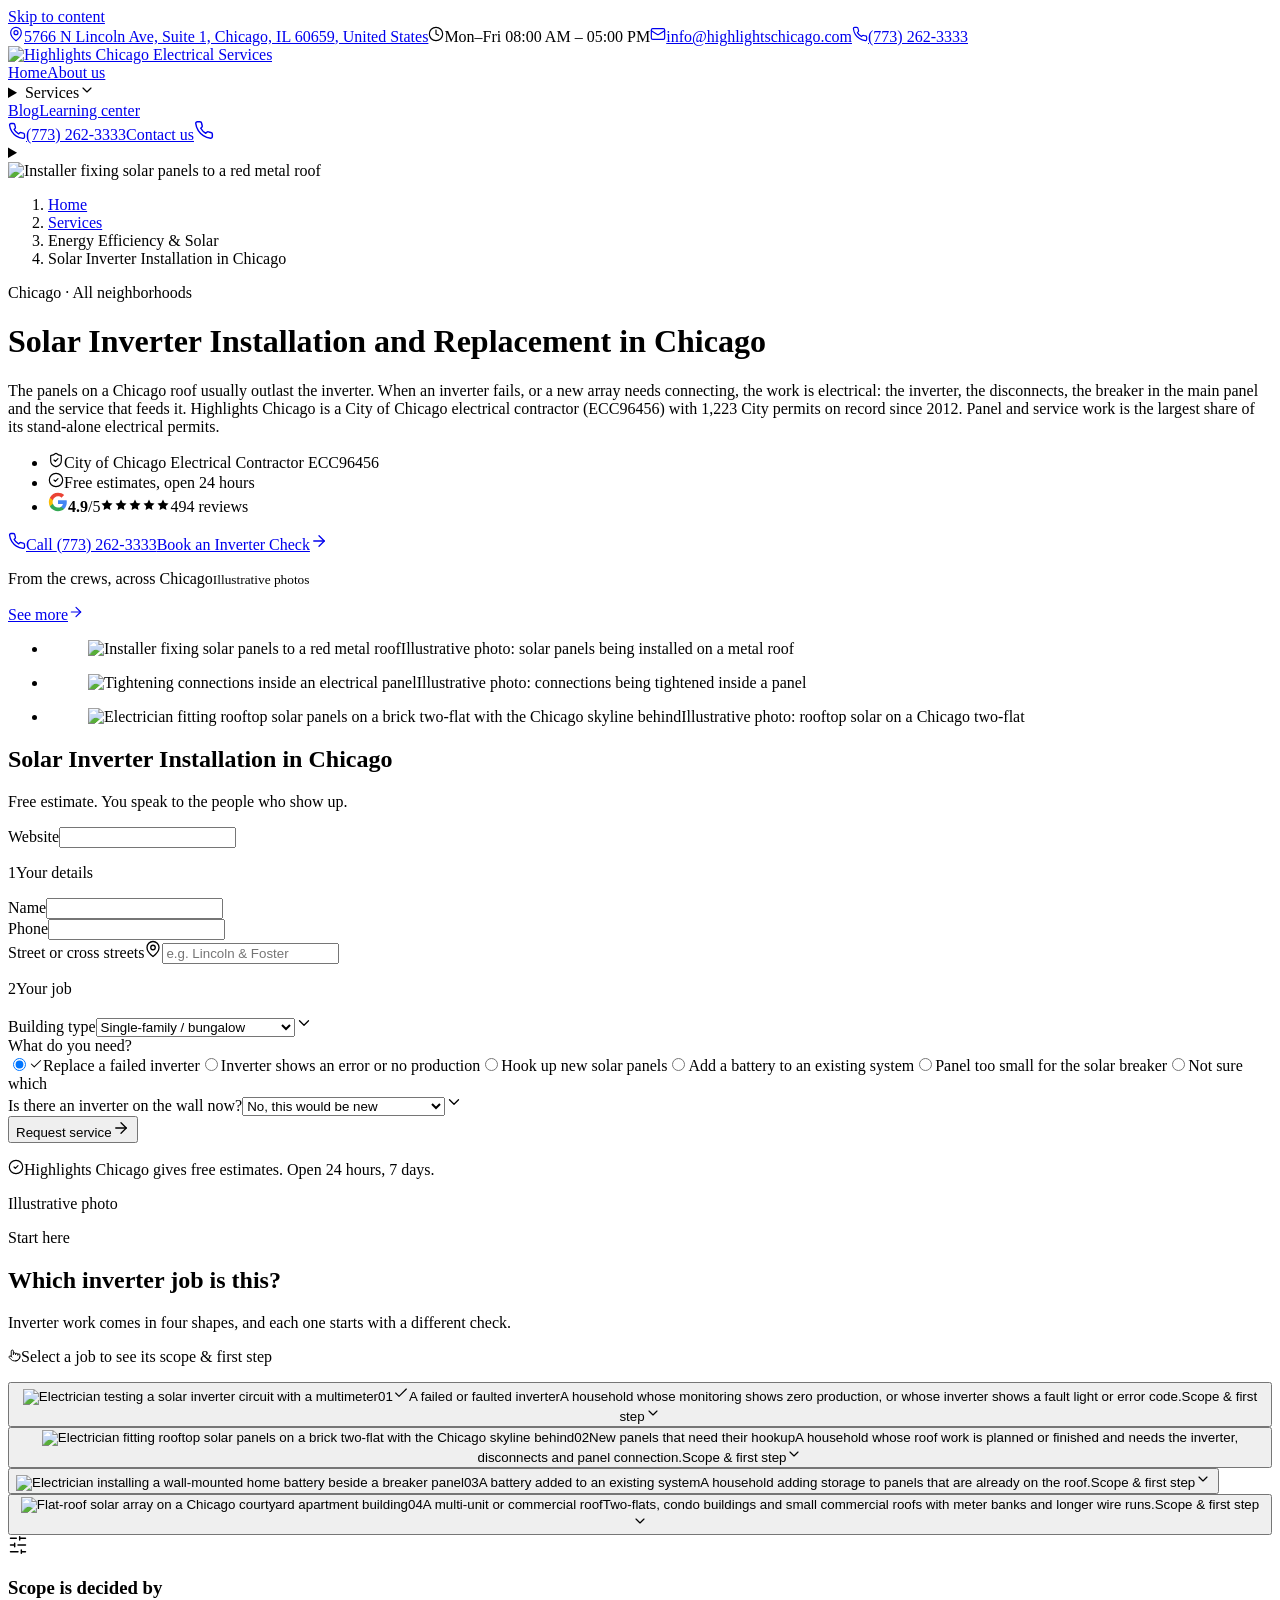
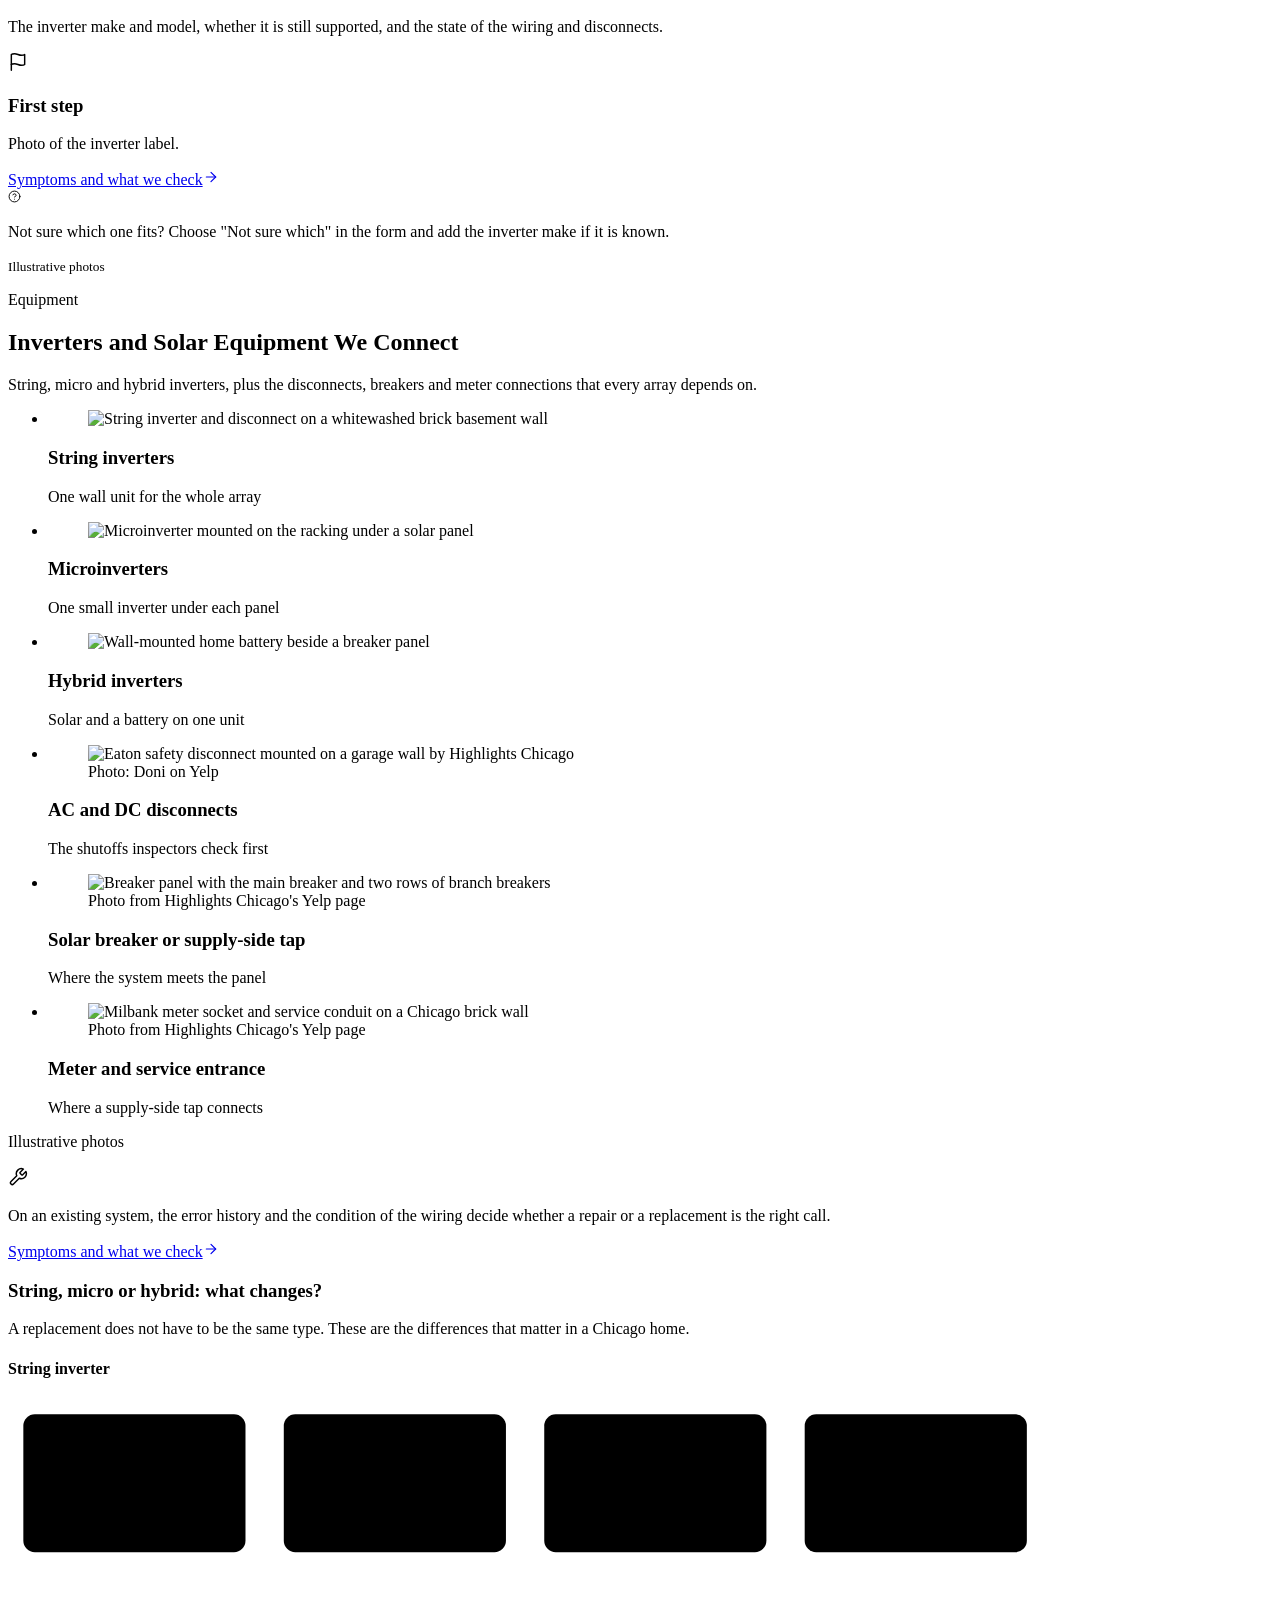
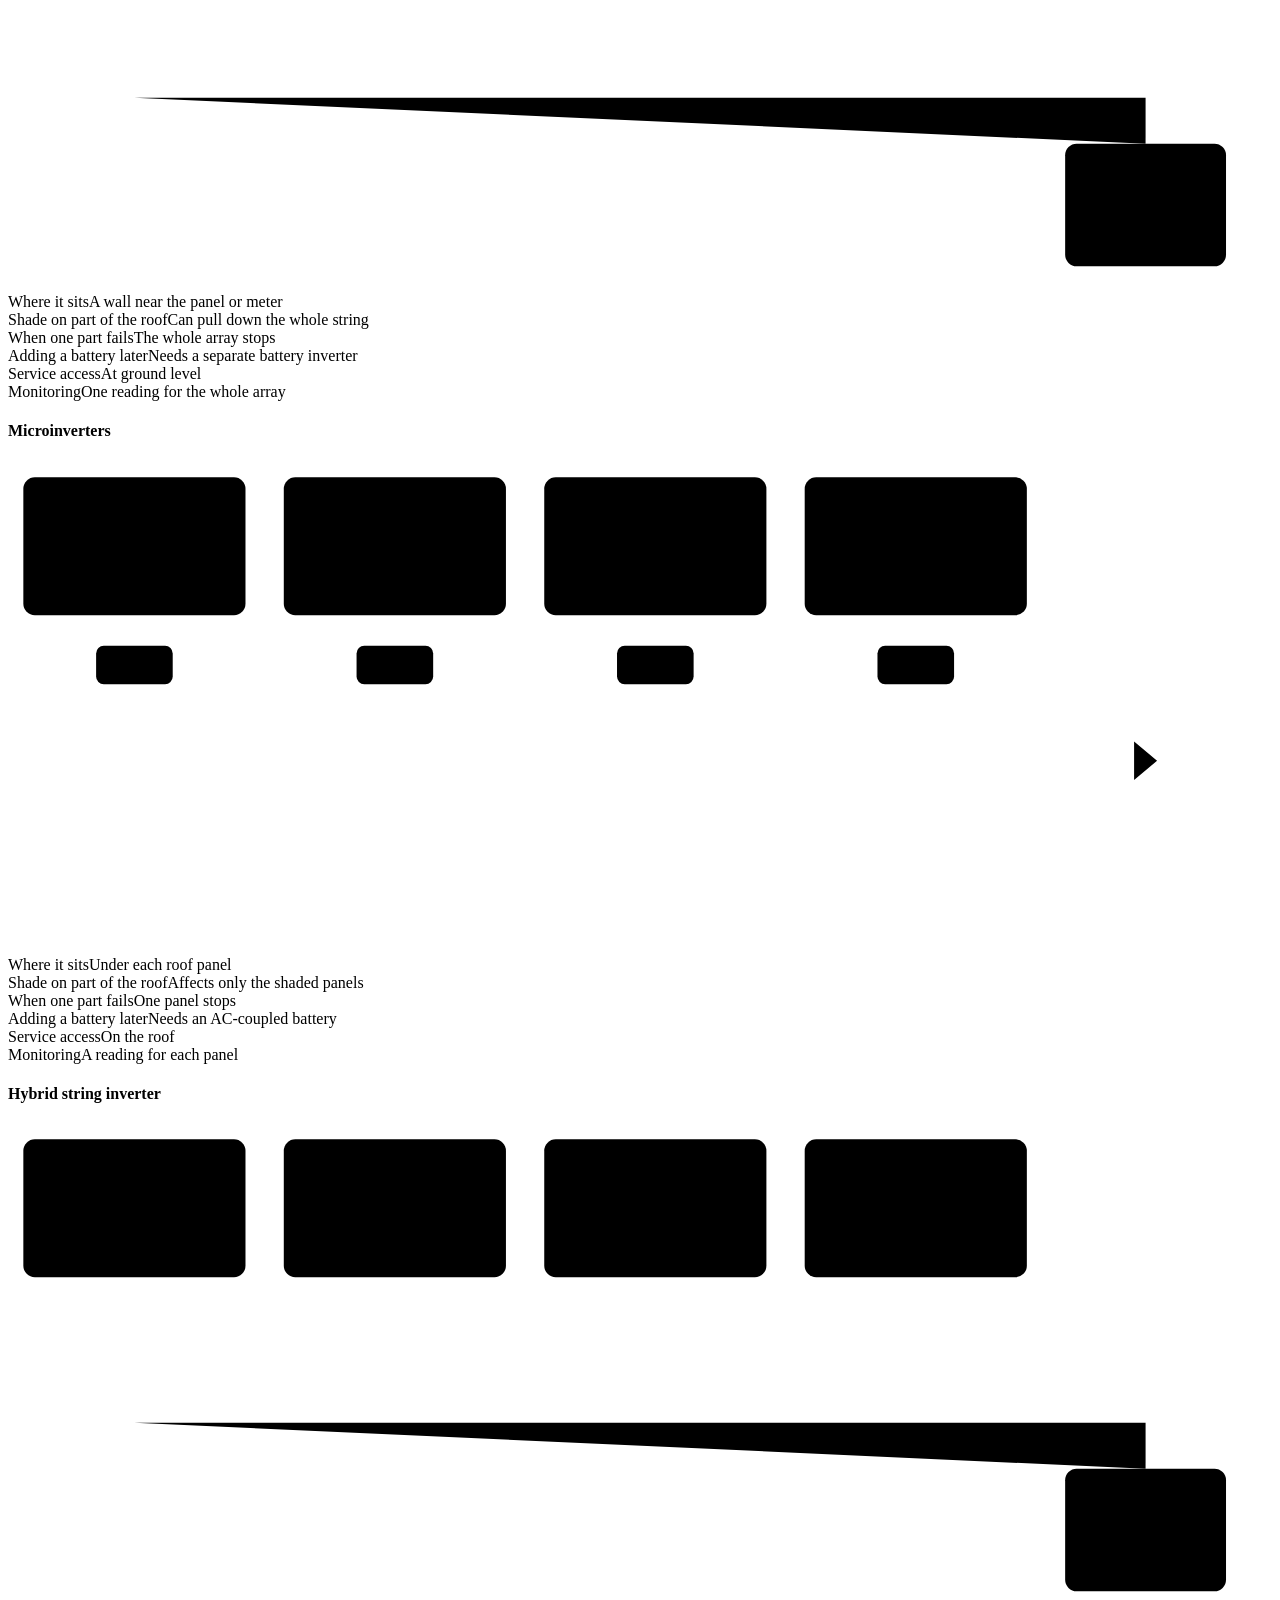
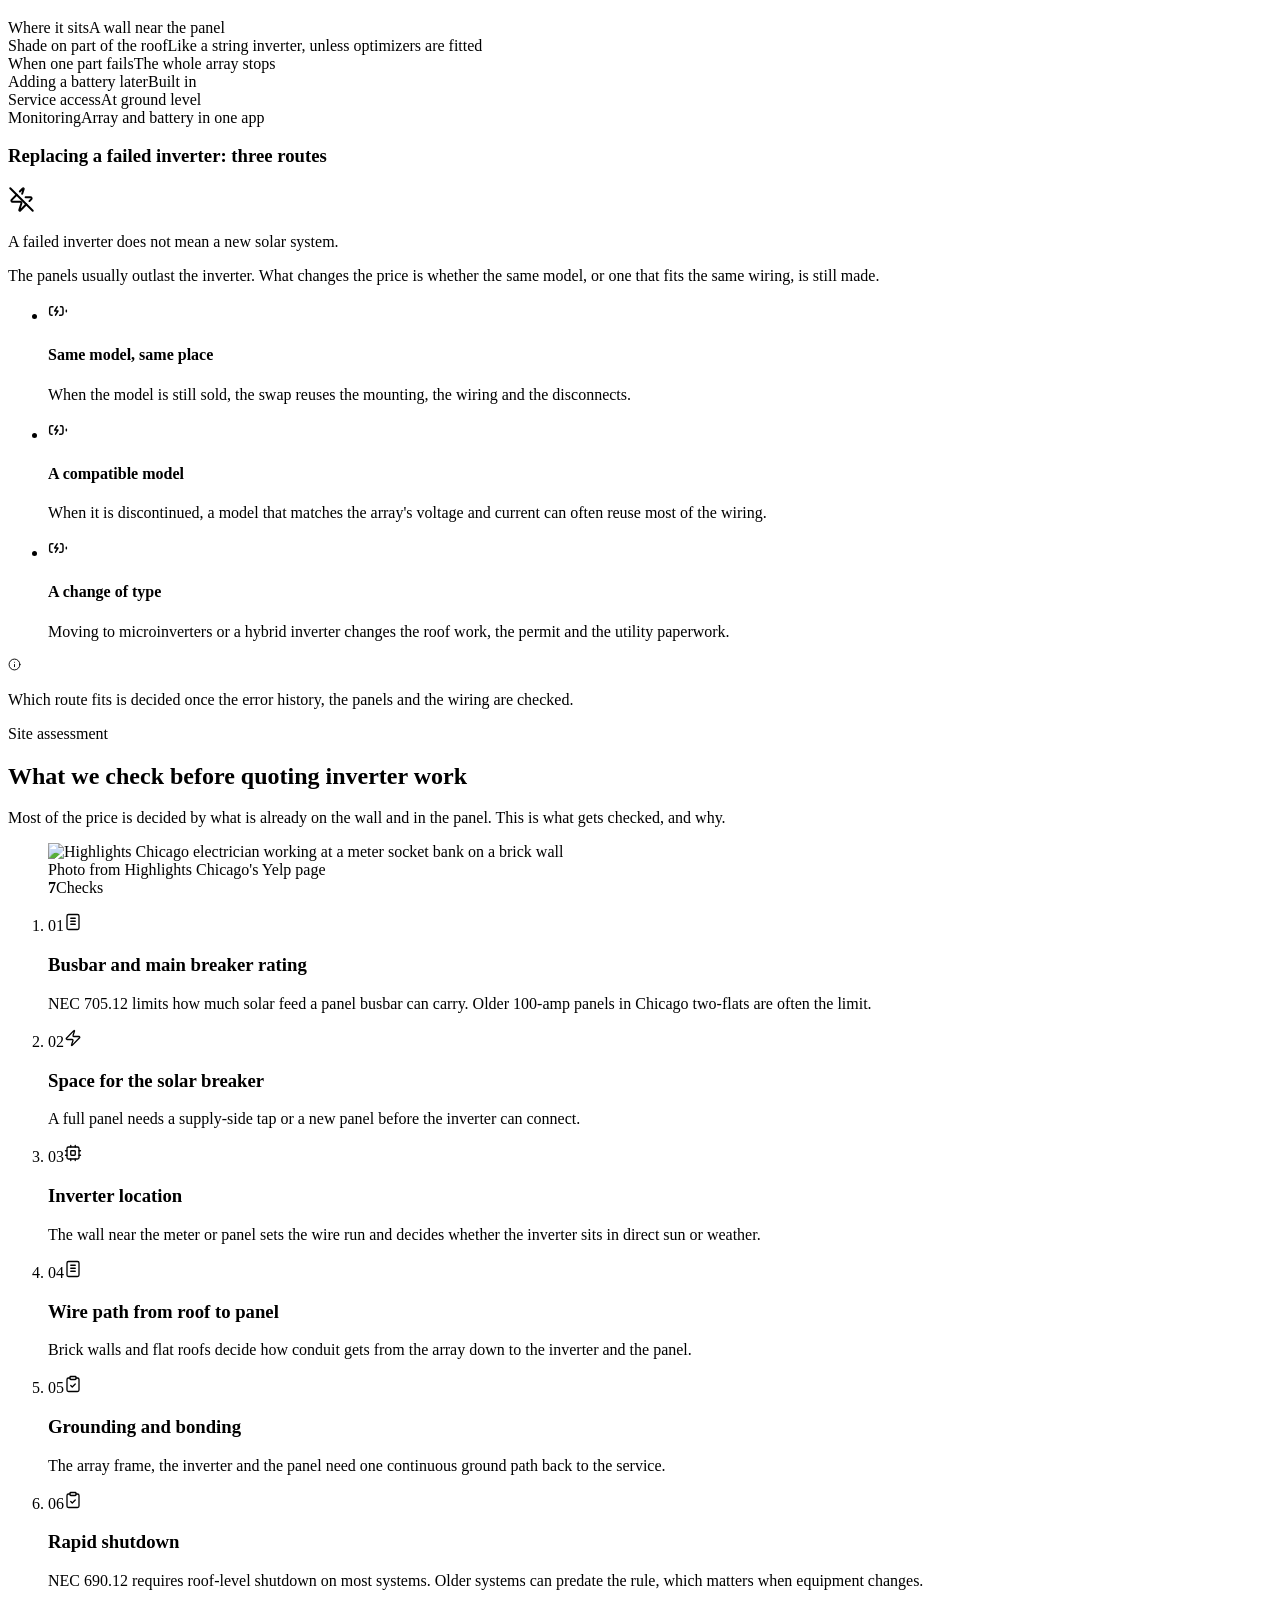
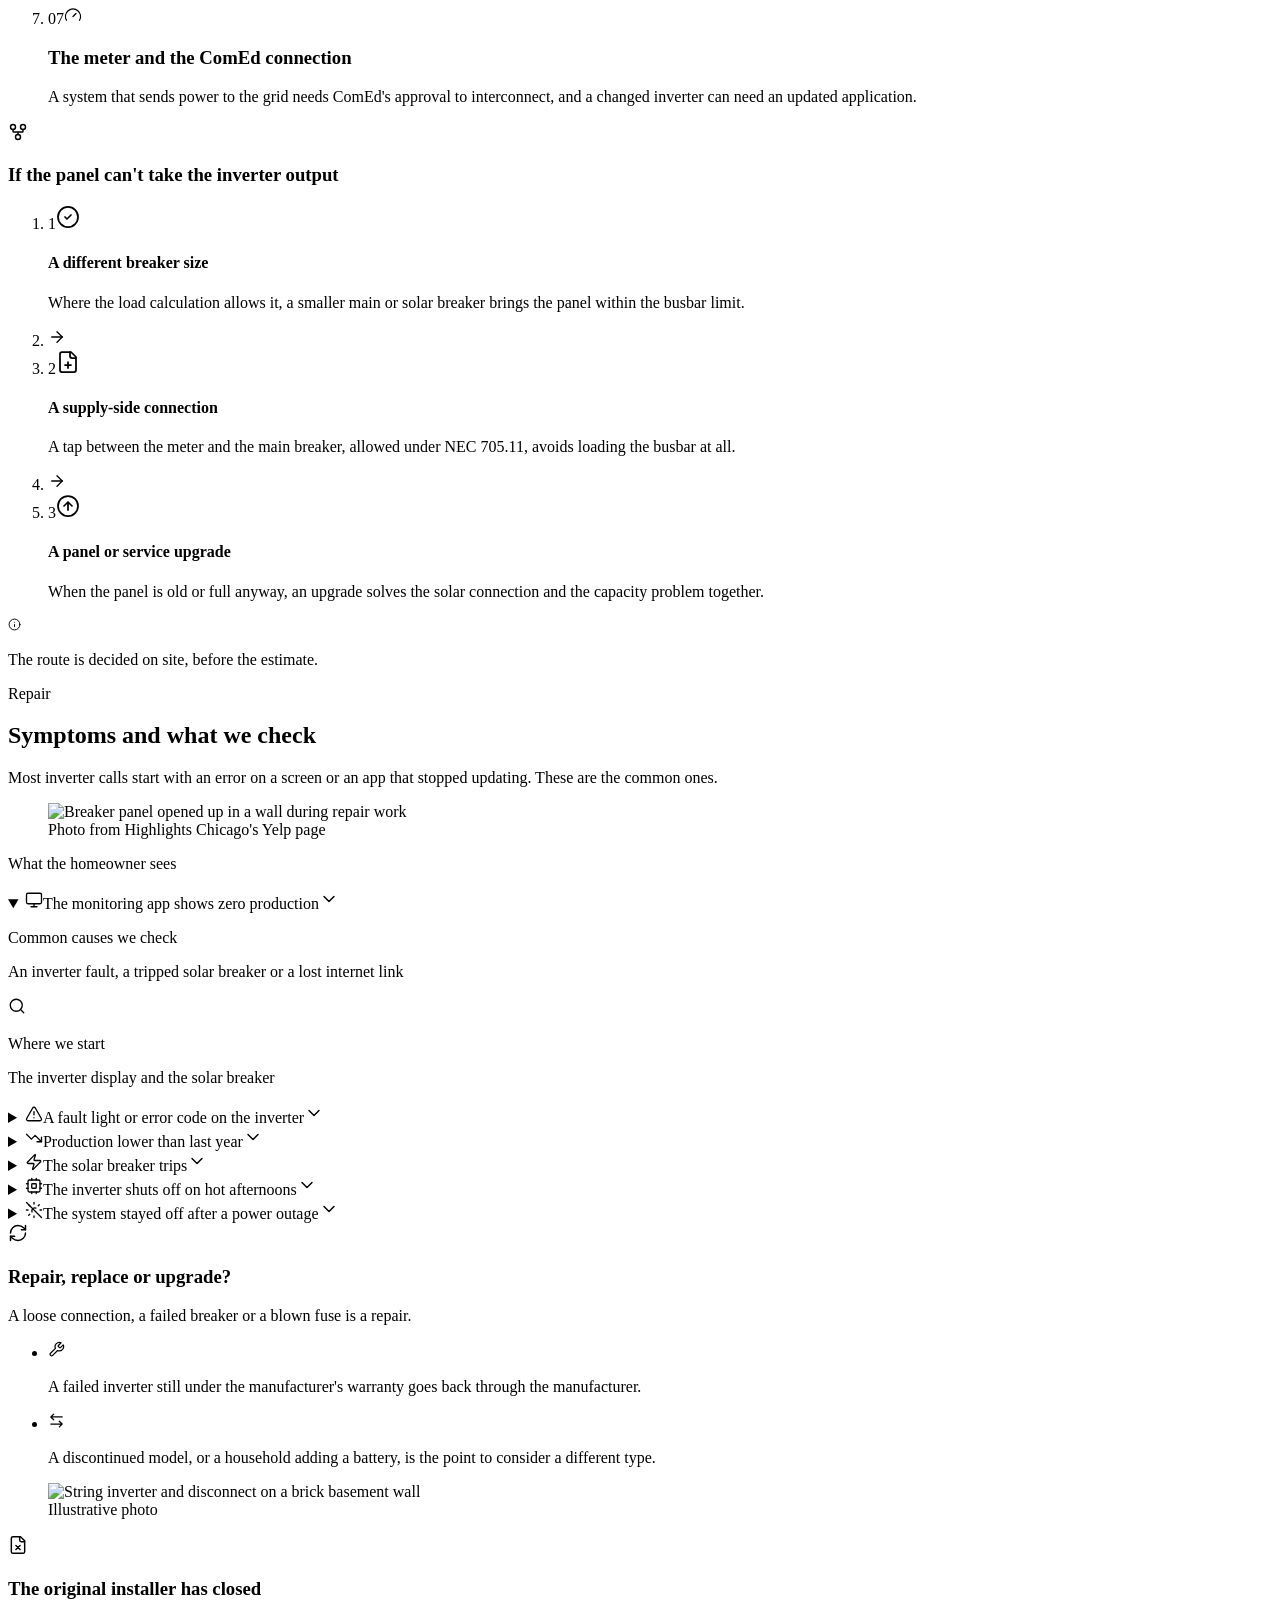
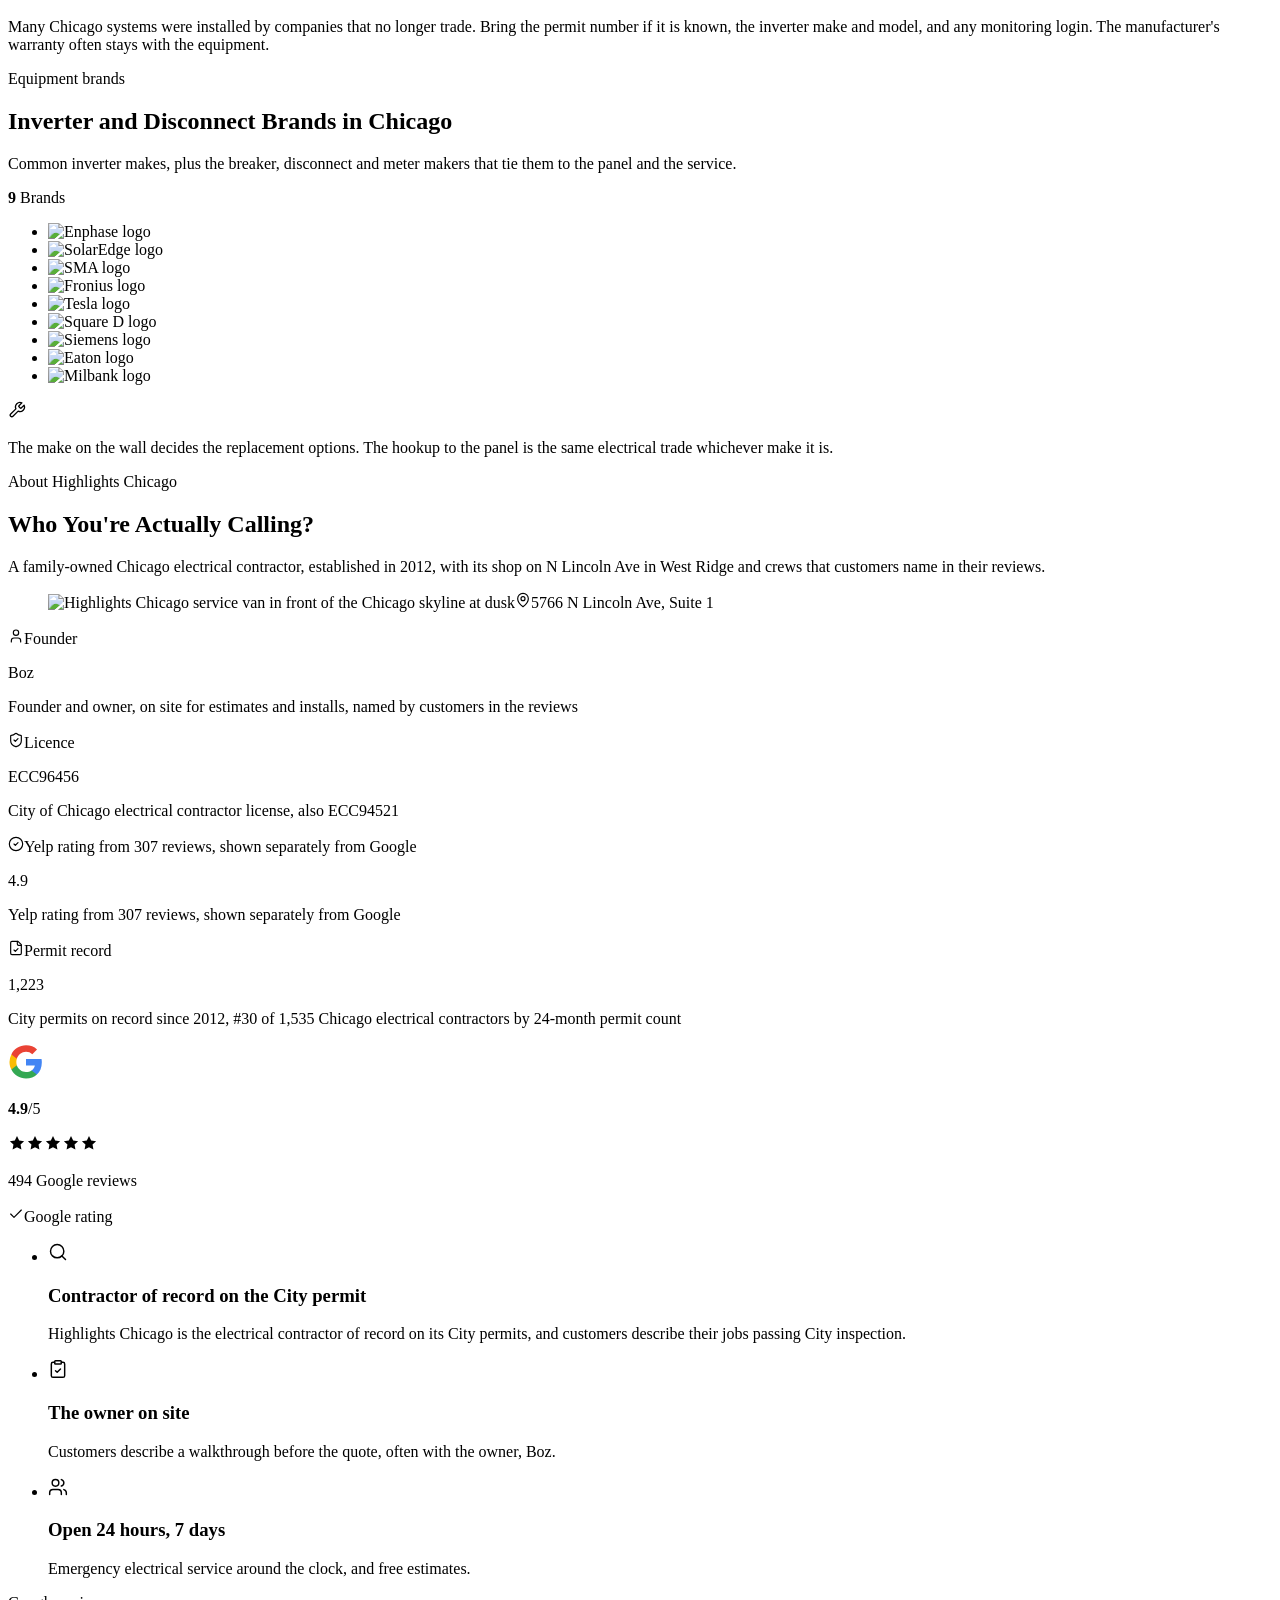
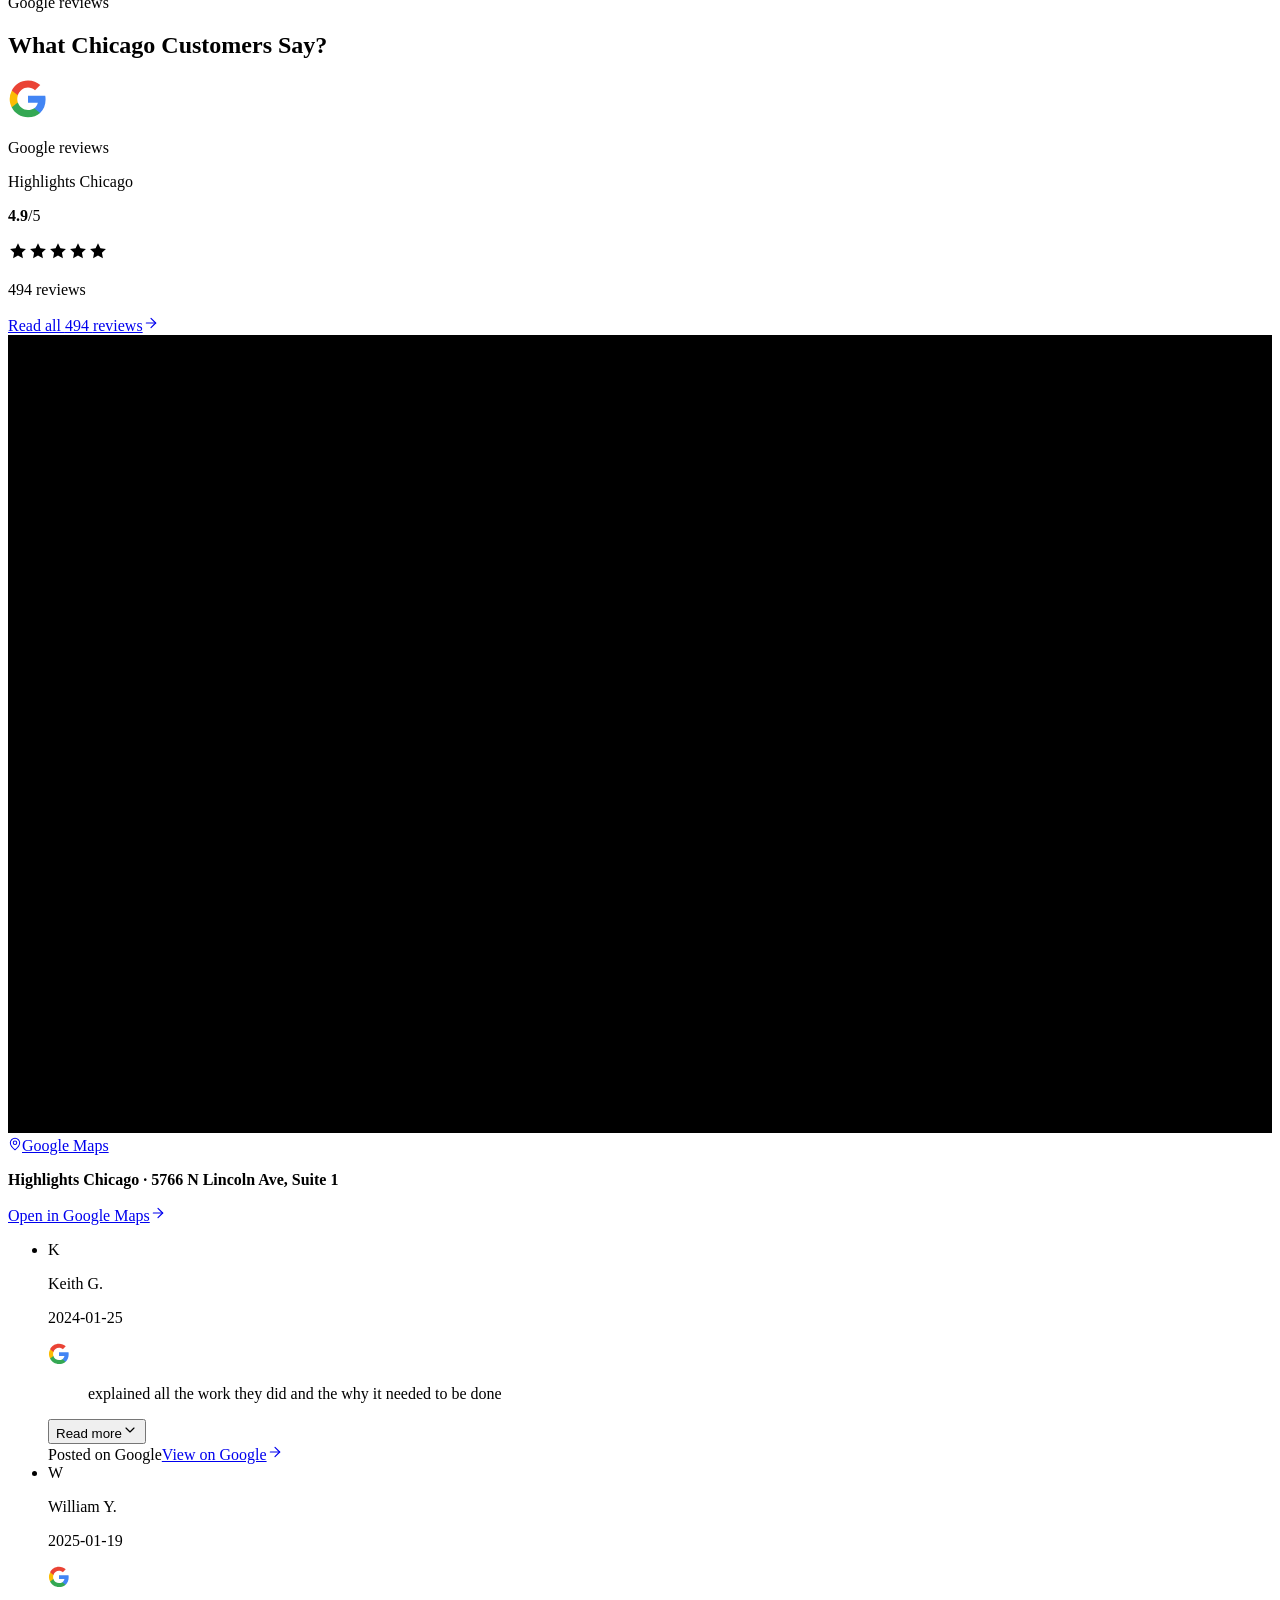
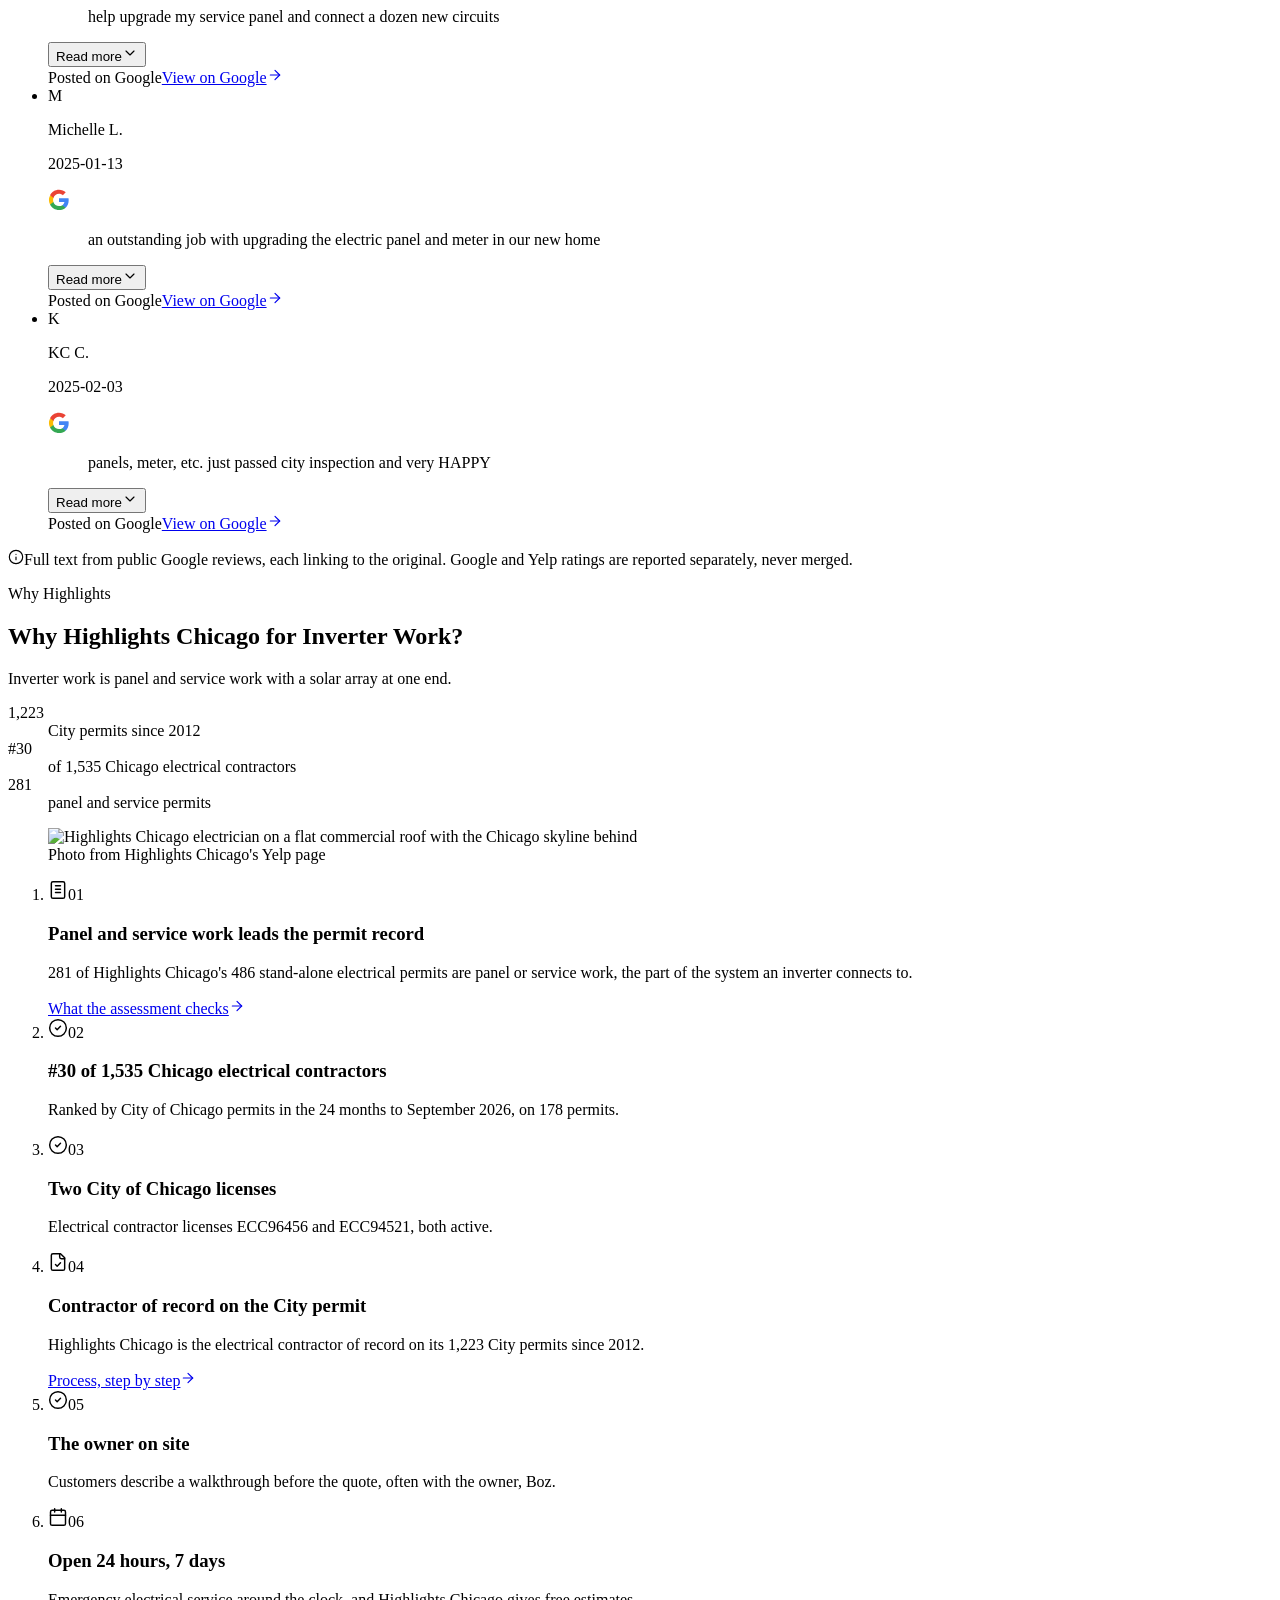
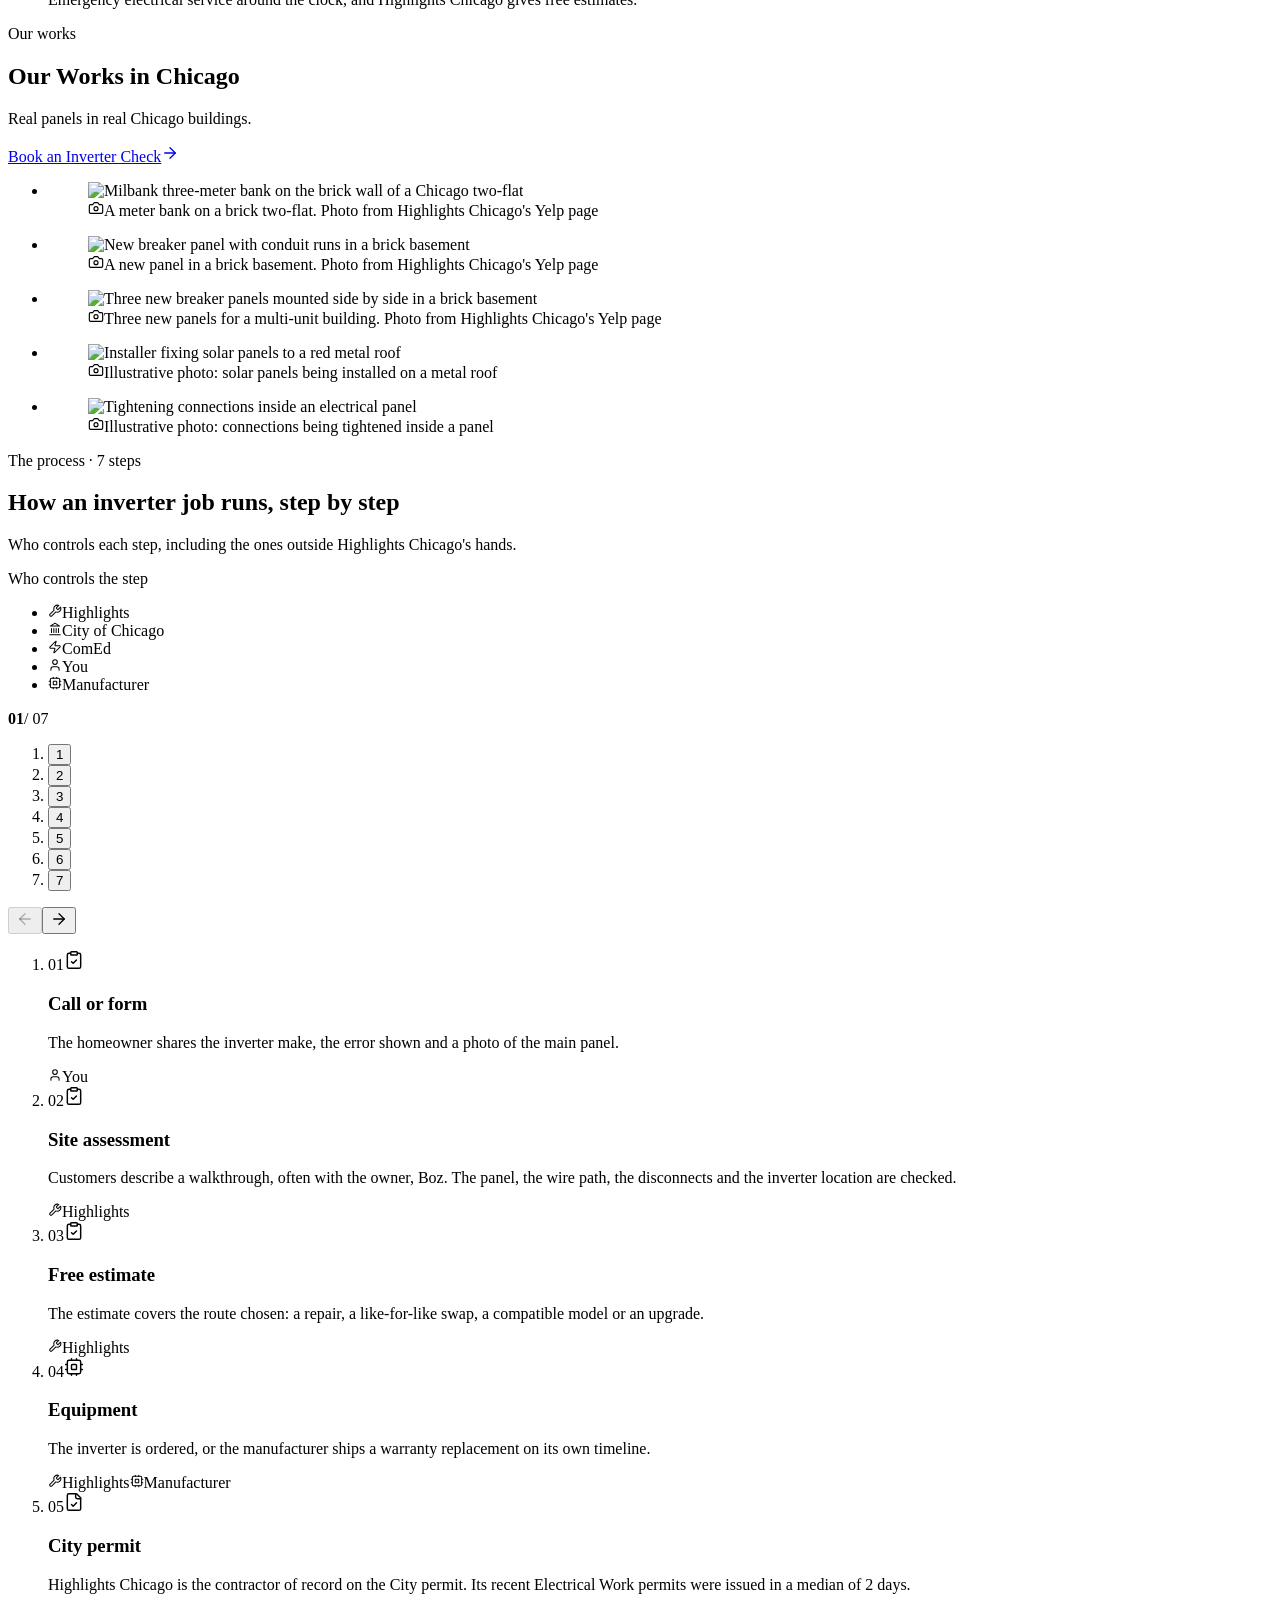
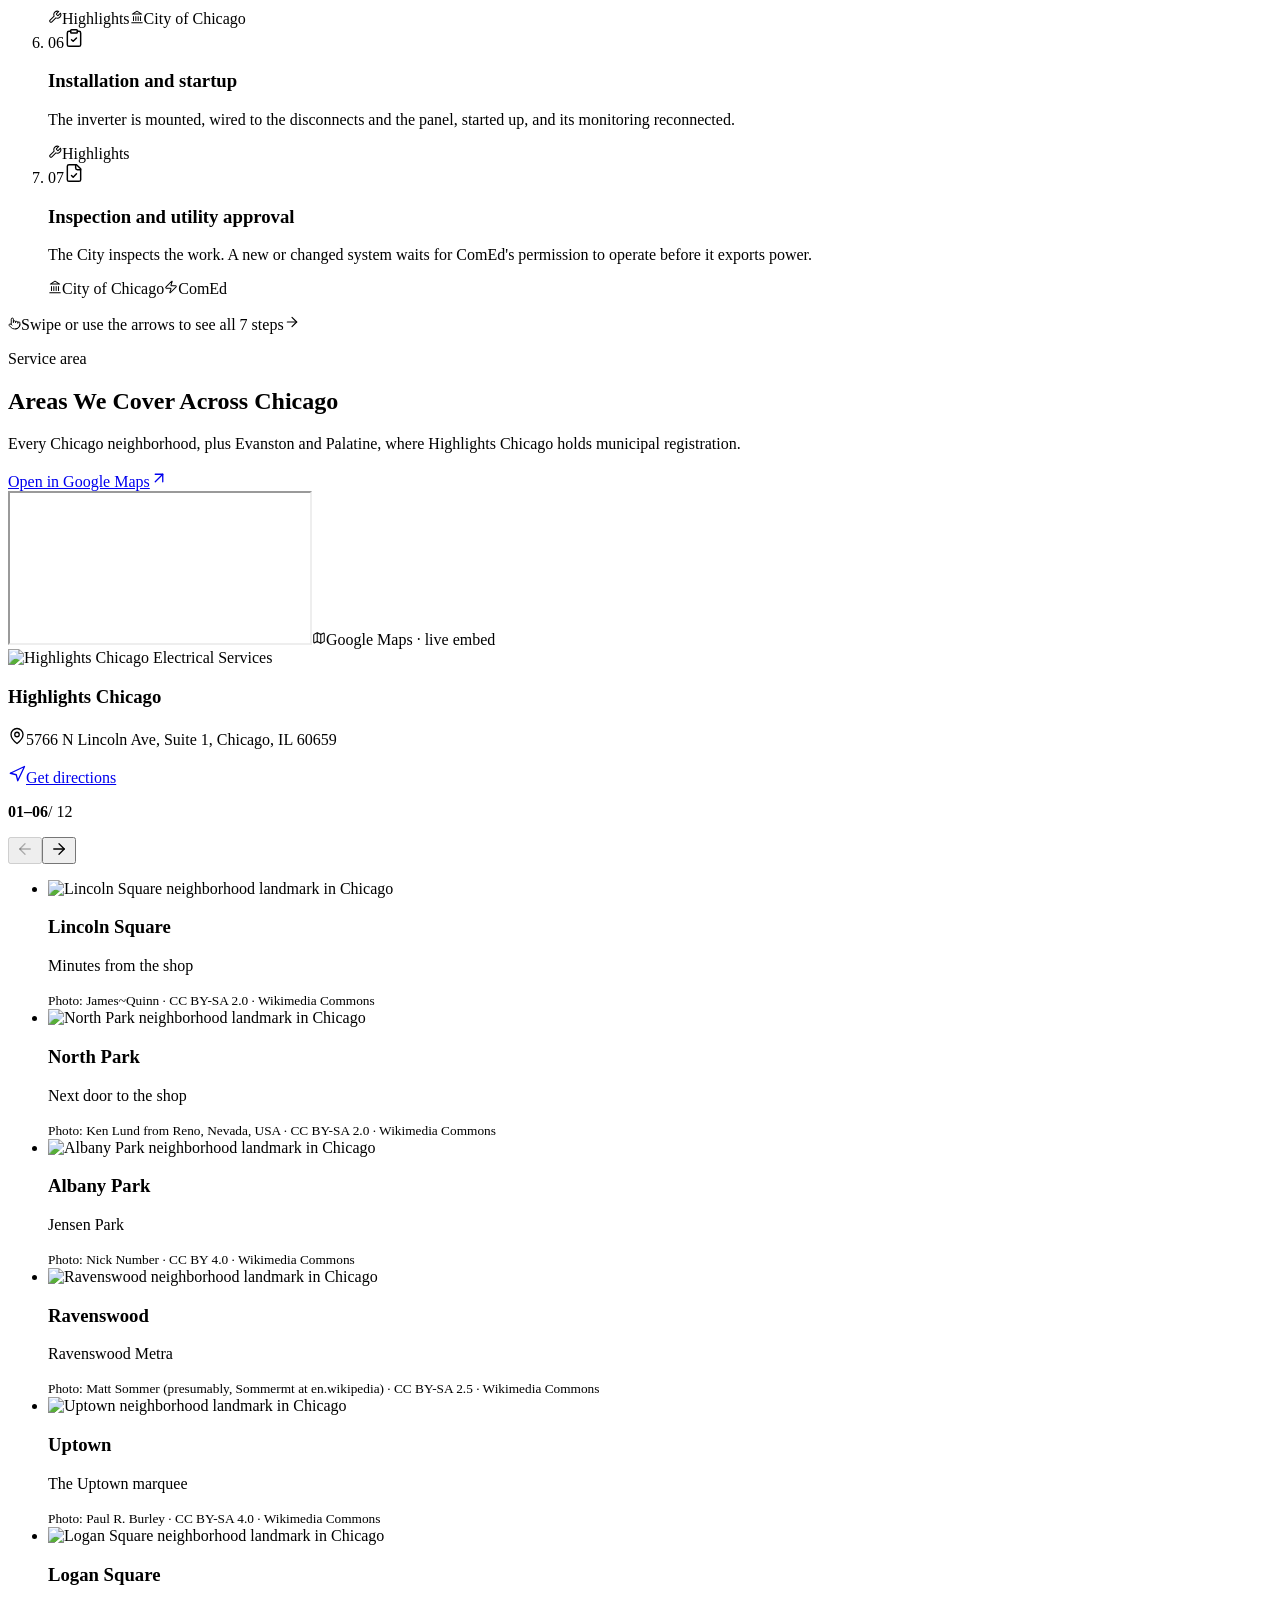
==== commit 101df8c1: "Sync with the current Sanity drafts: hero field, shared block photos, FAQ crew photo Co-Authored-By:" ====
--- a/solar-inverter-installation/index.html
+++ b/solar-inverter-installation/index.html
@@ -1 +1 @@
-<!DOCTYPE html><html lang="en"><head><meta name="robots" content="noindex, nofollow"/><meta charSet="utf-8"/><meta name="viewport" content="width=device-width, initial-scale=1"/><link rel="preload" href="/highlights-chicago-v2/_next/static/media/83afe278b6a6bb3c-s.p.2bn3s6zvc0dyp.woff2" as="font" crossorigin="" type="font/woff2"/><link rel="preload" href="/highlights-chicago-v2/images/v3/logos/highlights-chicago-logo.webp" as="image"/><link rel="preload" href="https://cdn.sanity.io/images/5w5623jq/production/6af3c2470ac29c31429abe6ef6c9a5e84ed69298-1200x1600.jpg" as="image" fetchPriority="high"/><link rel="preload" href="/highlights-chicago-v2/images/v3/logos/highlights-chicago-logo-white.webp" as="image"/><link rel="stylesheet" href="/highlights-chicago-v2/_next/static/chunks/32lh4io4fzpha.css" data-precedence="next"/><link rel="stylesheet" href="/highlights-chicago-v2/_next/static/chunks/2o7ge7dmbi3f8.css" data-precedence="next"/><link rel="stylesheet" href="/highlights-chicago-v2/_next/static/chunks/0k5cel07ryjym.css" data-precedence="next"/><link rel="preload" as="script" fetchPriority="low" href="/highlights-chicago-v2/_next/static/chunks/0ynuf9mv6kqtj.js"/><script src="/highlights-chicago-v2/_next/static/chunks/2guiez56sx08u.js" async=""></script><script src="/highlights-chicago-v2/_next/static/chunks/3zcx0n--p0s2i.js" async=""></script><script src="/highlights-chicago-v2/_next/static/chunks/2xahpd7wbxqk7.js" async=""></script><script src="/highlights-chicago-v2/_next/static/chunks/12ryu5t0th6x9.js" async=""></script><script src="/highlights-chicago-v2/_next/static/chunks/turbopack-1j14kl07cs1fb.js" async=""></script><script src="/highlights-chicago-v2/_next/static/chunks/2vkbnh-z5vard.js" async="" crossorigin=""></script><script src="/highlights-chicago-v2/_next/static/chunks/2xoo7droz54-w.js" async="" crossorigin=""></script><script src="/highlights-chicago-v2/_next/static/chunks/24h0vlg0wmvjm.js" async="" crossorigin=""></script><script src="/highlights-chicago-v2/_next/static/chunks/2gkjs344gzwa2.js" async="" crossorigin=""></script><script src="/highlights-chicago-v2/_next/static/chunks/2ye2a6992yslq.js" async="" crossorigin=""></script><script src="/highlights-chicago-v2/_next/static/chunks/2848wdjn5zfmu.js" async="" crossorigin=""></script><script src="/highlights-chicago-v2/_next/static/chunks/0pa0a7k2squx-.js" async="" crossorigin=""></script><script src="/highlights-chicago-v2/_next/static/chunks/456v-4jr1pvbx.js" async="" crossorigin=""></script><script src="/highlights-chicago-v2/_next/static/chunks/1gxumfnx3ef0g.js" async="" crossorigin=""></script><script src="/highlights-chicago-v2/_next/static/chunks/0gp13vbcggdsg.js" async="" crossorigin=""></script><script src="/highlights-chicago-v2/_next/static/chunks/0u3v3o-9e9tlv.js" async=""></script><script src="/highlights-chicago-v2/_next/static/chunks/1vfs4w1wpliva.js" async=""></script><title>Solar Inverter Installation in Chicago | Highlights Chicago</title><meta name="description" content="Solar inverter replacement and the hookup to the panel, disconnects and service in Chicago, by a City of Chicago licensed electrical contractor."/><link rel="canonical" href="https://www.highlightschicago.com/services/solar-inverter-installation"/><link rel="icon" href="https://www.highlightschicago.com/services/icons/highlights-chicago-32.png" type="image/png" sizes="32x32" media="(prefers-color-scheme: light)"/><link rel="icon" href="https://www.highlightschicago.com/services/icons/highlights-chicago-32.png" type="image/png" sizes="32x32" media="(prefers-color-scheme: dark)"/><link rel="icon" href="https://www.highlightschicago.com/services/icons/highlights-chicago-48.png" type="image/png" sizes="48x48"/><link rel="icon" href="https://www.highlightschicago.com/services/icons/highlights-chicago-192.png" type="image/png" sizes="192x192"/><link rel="icon" href="https://www.highlightschicago.com/services/icons/highlights-chicago-512.png" type="image/png" sizes="512x512"/><link rel="apple-touch-icon" href="https://www.highlightschicago.com/services/icons/highlights-chicago-180.png" type="image/png" sizes="180x180"/><meta name="next-size-adjust" content=""/><script src="/highlights-chicago-v2/_next/static/chunks/0cz1d0mv5g_q7.js" noModule=""></script></head><body class="inter_c15e96cb-module__0bjUvq__variable"><div hidden=""><!--$--><!--/$--></div><div class="ds space_grotesk_65550e9f-module__clzVXG__variable"><a class="ds-skip" href="#main">Skip to content</a><div class="ds-utility" aria-label="Business contact information"><div class="ds-wrap ds-utility-inner"><a href="https://www.google.com/maps/place/Highlights+Chicago+Electrical+Services/@41.986143,-87.700781,15z"><svg class="ds-icon" width="16" height="16" viewBox="0 0 24 24" fill="none" stroke="currentColor" stroke-width="1.75" stroke-linecap="round" stroke-linejoin="round" aria-hidden="true" focusable="false"><path d="M20 10c0 6-8 12-8 12s-8-6-8-12a8 8 0 0 1 16 0Z"></path><circle cx="12" cy="10" r="3"></circle></svg>5766 N Lincoln Ave, Suite 1, Chicago, IL 60659<!-- -->, United States</a><span class="ds-utility-sep" aria-hidden="true"></span><span><svg class="ds-icon" width="16" height="16" viewBox="0 0 24 24" fill="none" stroke="currentColor" stroke-width="1.75" stroke-linecap="round" stroke-linejoin="round" aria-hidden="true" focusable="false"><circle cx="12" cy="12" r="10"></circle><path d="M12 6v6l4 2"></path></svg>Mon–Fri 08:00 AM – 05:00 PM</span><span class="ds-utility-spacer"></span><a href="mailto:info@highlightschicago.com"><svg class="ds-icon" width="16" height="16" viewBox="0 0 24 24" fill="none" stroke="currentColor" stroke-width="1.75" stroke-linecap="round" stroke-linejoin="round" aria-hidden="true" focusable="false"><rect width="20" height="16" x="2" y="4" rx="2"></rect><path d="m22 7-8.97 5.7a1.94 1.94 0 0 1-2.06 0L2 7"></path></svg>info@highlightschicago.com</a><span class="ds-utility-sep" aria-hidden="true"></span><a class="ds-utility-phone" href="tel:+17732623333"><svg class="ds-icon" width="16" height="16" viewBox="0 0 24 24" fill="none" stroke="currentColor" stroke-width="1.75" stroke-linecap="round" stroke-linejoin="round" aria-hidden="true" focusable="false"><path d="M22 16.92v3a2 2 0 0 1-2.18 2 19.79 19.79 0 0 1-8.63-3.07 19.5 19.5 0 0 1-6-6 19.79 19.79 0 0 1-3.07-8.67A2 2 0 0 1 4.11 2h3a2 2 0 0 1 2 1.72 12.84 12.84 0 0 0 .7 2.81 2 2 0 0 1-.45 2.11L8.09 9.91a16 16 0 0 0 6 6l1.27-1.27a2 2 0 0 1 2.11-.45 12.84 12.84 0 0 0 2.81.7A2 2 0 0 1 22 16.92z"></path></svg>(773) 262-3333</a></div></div><header class="ds-nav"><div class="ds-wrap ds-nav-inner"><a class="ds-nav-logo" href="https://www.highlightschicago.com/" aria-label="Highlights Chicago Inc. home"><img src="/highlights-chicago-v2/images/v3/logos/highlights-chicago-logo.webp" alt="Highlights Chicago Electrical Services" width="180" height="44"/></a><nav class="ds-nav-links" aria-label="Primary navigation"><a href="https://www.highlightschicago.com/">Home</a><a href="https://www.highlightschicago.com/about-us">About us</a><details class="ds-nav-menu"><summary aria-current="page">Services<svg class="ds-icon" width="16" height="16" viewBox="0 0 24 24" fill="none" stroke="currentColor" stroke-width="1.75" stroke-linecap="round" stroke-linejoin="round" aria-hidden="true" focusable="false"><path d="m6 9 6 6 6-6"></path></svg></summary><div class="ds-nav-menu-panel"><a href="/highlights-chicago-v2">All services</a><a href="/highlights-chicago-v2/bathroom-exhaust-fan-installation">Bathroom Exhaust Fan Installation</a><a href="/highlights-chicago-v2/breaker-box-and-panel-repair">Breaker Box &amp; Panel Replacement</a><a href="/highlights-chicago-v2/carbon-monoxide-detector-installation">Carbon Monoxide Detector Installation</a><a href="/highlights-chicago-v2/cctv-installation">CCTV, Security Camera &amp; Access Control Wiring</a><a href="/highlights-chicago-v2/ceiling-fan-installation">Ceiling Fan Installation</a><a href="/highlights-chicago-v2/chandelier-installation">Chandelier Installation</a><a href="/highlights-chicago-v2/circuit-breaker-replacement">Circuit Breaker Replacement &amp; Repair</a><a href="/highlights-chicago-v2/electrical-installation-services">Electrical Installation Services</a><a href="/highlights-chicago-v2/electrical-outlet-installation">Electrical Outlet Installation &amp; Repair</a><a href="/highlights-chicago-v2/electrical-panel-upgrade">Electrical Panel &amp; Service Upgrade</a><a href="/highlights-chicago-v2/electrical-repair">Electrical Repair Services</a><a href="/highlights-chicago-v2/electrical-troubleshooting">Electrical Troubleshooting &amp; Fault Finding</a><a href="/highlights-chicago-v2/electrical-wiring-and-repair-services">Electrical Wiring &amp; Rewiring</a><a href="/highlights-chicago-v2/emergency-lighting-services-and-maintenance">Emergency Lighting Services &amp; Maintenance</a><a href="/highlights-chicago-v2/energy-efficiency-upgrades">Energy Efficiency Upgrades</a><a href="/highlights-chicago-v2/energy-star-appliances">Energy Star Appliance Circuits</a><a href="/highlights-chicago-v2/fiber-optic-cable-installation">Fiber Optic Cable Installation</a><a href="/highlights-chicago-v2/fire-alarm-installation">Fire Alarm System Installation, Inspection &amp; Testing</a><a href="/highlights-chicago-v2/fuse-box-replacement">Fuse Box Replacement</a><a href="/highlights-chicago-v2/garbage-disposal-wiring">Garbage Disposal Installation &amp; Wiring</a><a href="/highlights-chicago-v2/generator-repair">Generator Repair &amp; Maintenance</a><a href="/highlights-chicago-v2/gfci-outlet-installation">GFCI Outlet Installation &amp; Repair</a><a href="/highlights-chicago-v2/grounding-and-bonding">Grounding &amp; Bonding</a><a href="/highlights-chicago-v2/home-energy-audit">Home &amp; Commercial Energy Audit</a><a href="/highlights-chicago-v2/infrared-electrical-inspection">Infrared Electrical Inspection</a><a href="/highlights-chicago-v2/landscape-lighting-installation">Landscape &amp; Garden Lighting Installation</a><a href="/highlights-chicago-v2/led-retrofit">LED Lighting Retrofit</a><a href="/highlights-chicago-v2/light-fixture-installation-and-replacement">Light Fixture Installation &amp; Replacement</a><a href="/highlights-chicago-v2/light-switch-replacement-and-installation">Light Switch Installation &amp; Replacement</a><a href="/highlights-chicago-v2/low-voltage-wiring-installation">Low Voltage Wiring &amp; Installation</a><a href="/highlights-chicago-v2/outdoor-lighting-installation">Outdoor &amp; Security Lighting Installation</a><a href="/highlights-chicago-v2/parking-lot-lighting-repair-and-installation">Parking Lot Lighting Repair &amp; Installation</a><a href="/highlights-chicago-v2/recessed-lighting-installation">Recessed Lighting Installation</a><a href="/highlights-chicago-v2/smoke-detector-installation-and-wiring">Smoke Detector Installation &amp; Wiring</a><a href="/highlights-chicago-v2/solar-battery-installation">Solar Battery Installation</a><a href="/highlights-chicago-v2/solar-inverter-installation">Solar Inverter Installation</a><a href="/highlights-chicago-v2/solar-panel-installation">Solar Panel Installation &amp; Service</a><a href="/highlights-chicago-v2/structured-cabling-installation">Structured &amp; Network Cabling Installation</a><a href="/highlights-chicago-v2/tesla-and-ev-charger-installation">Tesla &amp; EV Charger Installation</a><a href="/highlights-chicago-v2/generator-installation">Whole-House Generator Installation</a><a href="/highlights-chicago-v2/whole-house-surge-protector">Whole-House Surge Protection</a></div></details><a href="https://www.highlightschicago.com/blog">Blog</a><a href="https://www.highlightschicago.com/learning-center">Learning center</a></nav><a class="ds-nav-phone" href="tel:+17732623333"><svg class="ds-icon" width="18" height="18" viewBox="0 0 24 24" fill="none" stroke="currentColor" stroke-width="1.75" stroke-linecap="round" stroke-linejoin="round" aria-hidden="true" focusable="false"><path d="M22 16.92v3a2 2 0 0 1-2.18 2 19.79 19.79 0 0 1-8.63-3.07 19.5 19.5 0 0 1-6-6 19.79 19.79 0 0 1-3.07-8.67A2 2 0 0 1 4.11 2h3a2 2 0 0 1 2 1.72 12.84 12.84 0 0 0 .7 2.81 2 2 0 0 1-.45 2.11L8.09 9.91a16 16 0 0 0 6 6l1.27-1.27a2 2 0 0 1 2.11-.45 12.84 12.84 0 0 0 2.81.7A2 2 0 0 1 22 16.92z"></path></svg>(773) 262-3333</a><a class="ds-btn ds-btn--primary ds-btn--m ds-nav-cta" href="https://www.highlightschicago.com/contact-us"><span>Contact us</span></a><a class="ds-nav-call" href="tel:+17732623333" aria-label="Call (773) 262-3333"><svg class="ds-icon" width="20" height="20" viewBox="0 0 24 24" fill="none" stroke="currentColor" stroke-width="1.75" stroke-linecap="round" stroke-linejoin="round" aria-hidden="true" focusable="false"><path d="M22 16.92v3a2 2 0 0 1-2.18 2 19.79 19.79 0 0 1-8.63-3.07 19.5 19.5 0 0 1-6-6 19.79 19.79 0 0 1-3.07-8.67A2 2 0 0 1 4.11 2h3a2 2 0 0 1 2 1.72 12.84 12.84 0 0 0 .7 2.81 2 2 0 0 1-.45 2.11L8.09 9.91a16 16 0 0 0 6 6l1.27-1.27a2 2 0 0 1 2.11-.45 12.84 12.84 0 0 0 2.81.7A2 2 0 0 1 22 16.92z"></path></svg></a><details class="ds-nav-mobile"><summary aria-label="Open navigation menu"><span></span><span></span><span></span></summary><nav aria-label="Mobile navigation"><a href="https://www.highlightschicago.com/">Home</a><a href="https://www.highlightschicago.com/about-us">About us</a><a href="https://www.highlightschicago.com/services" aria-current="page">Services</a><a href="https://www.highlightschicago.com/blog">Blog</a><a href="https://www.highlightschicago.com/learning-center">Learning center</a><a class="ds-btn ds-btn--primary ds-btn--block" href="https://www.highlightschicago.com/contact-us"><span>Contact us</span></a></nav></details></div></header><main id="main"><header class="ds-hero" id="top"><img class="ds-hero-bg" src="https://cdn.sanity.io/images/5w5623jq/production/6af3c2470ac29c31429abe6ef6c9a5e84ed69298-1200x1600.jpg" alt="Installer fixing solar panels to a red metal roof" loading="eager" fetchPriority="high" decoding="async"/><div class="ds-hero-scrim" aria-hidden="true"></div><div class="ds-wrap ds-hero-grid"><div class="ds-hero-copy"><nav class="ds-crumbs" aria-label="Breadcrumb"><ol><li><a href="https://www.highlightschicago.com">Home</a></li><li><a href="/highlights-chicago-v2">Services</a></li><li>Energy Efficiency &amp; Solar</li><li aria-current="page">Solar Inverter Installation<!-- --> in <!-- -->Chicago</li></ol></nav><p class="ds-eyebrow ds-eyebrow--light">Chicago · All neighborhoods</p><h1 class="ds-h1">Solar Inverter Installation and Replacement<!-- --> in <!-- -->Chicago</h1><p class="ds-hero-lede">The panels on a Chicago roof usually outlast the inverter. When an inverter fails, or a new array needs connecting, the work is electrical: the inverter, the disconnects, the breaker in the main panel and the service that feeds it. Highlights Chicago is a City of Chicago electrical contractor (ECC96456) with 1,223 City permits on record since 2012. Panel and service work is the largest share of its stand-alone electrical permits.</p><ul class="ds-trust-chips" aria-label="Credentials"><li><svg class="ds-icon" width="16" height="16" viewBox="0 0 24 24" fill="none" stroke="currentColor" stroke-width="1.75" stroke-linecap="round" stroke-linejoin="round" aria-hidden="true" focusable="false"><path d="M20 13c0 5-3.5 7.5-7.66 8.95a1 1 0 0 1-.67-.01C7.5 20.5 4 18 4 13V6a1 1 0 0 1 1-1c2 0 4.5-1.2 6.24-2.72a1.17 1.17 0 0 1 1.52 0C14.51 3.81 17 5 19 5a1 1 0 0 1 1 1z"></path><path d="m9 12 2 2 4-4"></path></svg>City of Chicago Electrical Contractor ECC96456</li><li><svg class="ds-icon" width="16" height="16" viewBox="0 0 24 24" fill="none" stroke="currentColor" stroke-width="1.75" stroke-linecap="round" stroke-linejoin="round" aria-hidden="true" focusable="false"><circle cx="12" cy="12" r="10"></circle><path d="m9 12 2 2 4-4"></path></svg>Free estimates, open 24 hours</li><li class="ds-trust-chip--google"><svg class="ds-google" width="20" height="20" viewBox="0 0 48 48" role="img" aria-label="Google"><path fill="#4285F4" d="M45.1 24.5c0-1.6-.1-3.1-.4-4.5H24v8.6h11.8c-.5 2.7-2 5-4.4 6.6v5.5h7.1c4.2-3.8 6.6-9.5 6.6-16.2z"></path><path fill="#34A853" d="M24 46c6 0 11-2 14.5-5.3l-7.1-5.5c-2 1.3-4.5 2.1-7.4 2.1-5.7 0-10.5-3.8-12.2-9H4.5v5.7C8 41.3 15.4 46 24 46z"></path><path fill="#FBBC04" d="M11.8 28.3c-.4-1.3-.7-2.7-.7-4.3s.3-3 .7-4.3v-5.7H4.5A22 22 0 0 0 2 24c0 3.6.9 6.9 2.5 9.9l7.3-5.6z"></path><path fill="#EA4335" d="M24 10.3c3.2 0 6.1 1.1 8.4 3.3l6.3-6.3C35 3.8 30 1.8 24 1.8 15.4 1.8 8 6.5 4.5 13.9l7.3 5.7c1.7-5.2 6.5-9.3 12.2-9.3z"></path></svg><b>4.9</b><span class="ds-out">/5</span><span class="ds-stars" aria-hidden="true"><svg width="14" height="14" viewBox="0 0 24 24"><path fill="currentColor" d="M12 2.6l2.9 6 6.6.9-4.8 4.6 1.2 6.5L12 17.5l-5.9 3.1 1.2-6.5L2.5 9.5l6.6-.9z"></path></svg><svg width="14" height="14" viewBox="0 0 24 24"><path fill="currentColor" d="M12 2.6l2.9 6 6.6.9-4.8 4.6 1.2 6.5L12 17.5l-5.9 3.1 1.2-6.5L2.5 9.5l6.6-.9z"></path></svg><svg width="14" height="14" viewBox="0 0 24 24"><path fill="currentColor" d="M12 2.6l2.9 6 6.6.9-4.8 4.6 1.2 6.5L12 17.5l-5.9 3.1 1.2-6.5L2.5 9.5l6.6-.9z"></path></svg><svg width="14" height="14" viewBox="0 0 24 24"><path fill="currentColor" d="M12 2.6l2.9 6 6.6.9-4.8 4.6 1.2 6.5L12 17.5l-5.9 3.1 1.2-6.5L2.5 9.5l6.6-.9z"></path></svg><svg width="14" height="14" viewBox="0 0 24 24"><path fill="currentColor" d="M12 2.6l2.9 6 6.6.9-4.8 4.6 1.2 6.5L12 17.5l-5.9 3.1 1.2-6.5L2.5 9.5l6.6-.9z"></path></svg></span><span>494<!-- --> reviews</span></li></ul><div class="ds-cta-row"><a class="ds-btn ds-btn--light" href="tel:+17732623333"><svg class="ds-icon" width="18" height="18" viewBox="0 0 24 24" fill="none" stroke="currentColor" stroke-width="1.75" stroke-linecap="round" stroke-linejoin="round" aria-hidden="true" focusable="false"><path d="M22 16.92v3a2 2 0 0 1-2.18 2 19.79 19.79 0 0 1-8.63-3.07 19.5 19.5 0 0 1-6-6 19.79 19.79 0 0 1-3.07-8.67A2 2 0 0 1 4.11 2h3a2 2 0 0 1 2 1.72 12.84 12.84 0 0 0 .7 2.81 2 2 0 0 1-.45 2.11L8.09 9.91a16 16 0 0 0 6 6l1.27-1.27a2 2 0 0 1 2.11-.45 12.84 12.84 0 0 0 2.81.7A2 2 0 0 1 22 16.92z"></path></svg><span>Call <!-- -->(773) 262-3333</span></a><a class="ds-btn ds-btn--outline-light" href="#quote"><span>Book an Inverter Check</span><svg class="ds-icon" width="18" height="18" viewBox="0 0 24 24" fill="none" stroke="currentColor" stroke-width="1.75" stroke-linecap="round" stroke-linejoin="round" aria-hidden="true" focusable="false"><path d="M5 12h14"></path><path d="m12 5 7 7-7 7"></path></svg></a></div><div class="ds-crew"><div class="ds-crew-head"><p>From the crews, across Chicago<small>Illustrative photos</small></p><a href="#working-in-area">See more<svg class="ds-icon" width="16" height="16" viewBox="0 0 24 24" fill="none" stroke="currentColor" stroke-width="1.75" stroke-linecap="round" stroke-linejoin="round" aria-hidden="true" focusable="false"><path d="M5 12h14"></path><path d="m12 5 7 7-7 7"></path></svg></a></div><ul class="ds-crew-strip"><li><figure class="ds-photo"><img src="https://cdn.sanity.io/images/5w5623jq/production/6af3c2470ac29c31429abe6ef6c9a5e84ed69298-1200x1600.jpg" alt="Installer fixing solar panels to a red metal roof" title="Illustrative photo: solar panels being installed on a metal roof" loading="eager" fetchPriority="high" decoding="async"/><span class="ds-crew-label">Illustrative photo: solar panels being installed on a metal roof</span></figure></li><li><figure class="ds-photo"><img src="https://cdn.sanity.io/images/5w5623jq/production/5cbb92ad84f93658a9cf0ea17b76cc0eeb2352cd-1200x900.jpg" alt="Tightening connections inside an electrical panel" title="Illustrative photo: connections being tightened inside a panel" loading="lazy" decoding="async"/><span class="ds-crew-label">Illustrative photo: connections being tightened inside a panel</span></figure></li><li><figure class="ds-photo"><img src="/highlights-chicago-v2/images/v3/photos/gen-hero-rooftop-install.webp" alt="Electrician fitting rooftop solar panels on a brick two-flat with the Chicago skyline behind" title="Illustrative photo: rooftop solar on a Chicago two-flat" loading="lazy" decoding="async"/><span class="ds-crew-label">Illustrative photo: rooftop solar on a Chicago two-flat</span></figure></li></ul></div></div><aside class="ds-form-card" id="quote" aria-labelledby="_R_16mlubrb_-title"><h2 class="ds-form-title" id="_R_16mlubrb_-title">Solar Inverter Installation in Chicago</h2><p class="ds-form-sub">Free estimate. You speak to the people who show up.</p><form><input type="hidden" name="service" value="Solar Inverter Installation"/><input type="hidden" name="area" value="Chicago"/><label class="ds-honeypot" aria-hidden="true">Website<input tabindex="-1" autoComplete="off" name="website"/></label><div class="ds-form-group" role="group" aria-labelledby="_R_16mlubrb_-g1"><p class="ds-form-group-title" id="_R_16mlubrb_-g1"><span class="ds-step-dot">1</span>Your details</p><div class="ds-form-row"><div class="ds-field"><label for="_R_16mlubrb_-name">Name</label><input id="_R_16mlubrb_-name" required="" autoComplete="name" name="name"/></div><div class="ds-field"><label for="_R_16mlubrb_-phone">Phone</label><input id="_R_16mlubrb_-phone" type="tel" required="" autoComplete="tel" inputMode="tel" name="phone"/></div></div><div class="ds-field ds-field--icon"><label for="_R_16mlubrb_-address">Street or cross streets</label><span class="ds-input-icon"><svg class="ds-icon" width="18" height="18" viewBox="0 0 24 24" fill="none" stroke="currentColor" stroke-width="1.75" stroke-linecap="round" stroke-linejoin="round" aria-hidden="true" focusable="false"><path d="M20 10c0 6-8 12-8 12s-8-6-8-12a8 8 0 0 1 16 0Z"></path><circle cx="12" cy="10" r="3"></circle></svg><input id="_R_16mlubrb_-address" placeholder="e.g. Lincoln &amp; Foster" autoComplete="street-address" name="address"/></span></div></div><div class="ds-form-group" role="group" aria-labelledby="_R_16mlubrb_-g2"><p class="ds-form-group-title" id="_R_16mlubrb_-g2"><span class="ds-step-dot">2</span>Your job</p><div class="ds-field"><label for="_R_16mlubrb_-building">Building type</label><span class="ds-select"><select id="_R_16mlubrb_-building" name="buildingType"><option>Single-family / bungalow</option><option>Two-flat or three-flat</option><option>Condo in a converted building</option><option>Newer construction</option><option>Commercial or tenant space</option><option>Not sure</option></select><svg class="ds-icon" width="18" height="18" viewBox="0 0 24 24" fill="none" stroke="currentColor" stroke-width="1.75" stroke-linecap="round" stroke-linejoin="round" aria-hidden="true" focusable="false"><path d="m6 9 6 6 6-6"></path></svg></span></div><div class="ds-field" role="radiogroup" aria-labelledby="_R_16mlubrb_-issue"><span class="ds-label" id="_R_16mlubrb_-issue">What do you need?</span><div class="ds-chip-options"><label class="ds-chip-option is-selected"><input type="radio" name="issue" checked="" value="Replace a failed inverter"/><svg class="ds-icon" width="14" height="14" viewBox="0 0 24 24" fill="none" stroke="currentColor" stroke-width="1.75" stroke-linecap="round" stroke-linejoin="round" aria-hidden="true" focusable="false"><path d="M20 6 9 17l-5-5"></path></svg><span>Replace a failed inverter</span></label><label class="ds-chip-option"><input type="radio" name="issue" value="Inverter shows an error or no production"/><span>Inverter shows an error or no production</span></label><label class="ds-chip-option"><input type="radio" name="issue" value="Hook up new solar panels"/><span>Hook up new solar panels</span></label><label class="ds-chip-option"><input type="radio" name="issue" value="Add a battery to an existing system"/><span>Add a battery to an existing system</span></label><label class="ds-chip-option"><input type="radio" name="issue" value="Panel too small for the solar breaker"/><span>Panel too small for the solar breaker</span></label><label class="ds-chip-option"><input type="radio" name="issue" value="Not sure which"/><span>Not sure which</span></label></div></div><div class="ds-field"><label for="_R_16mlubrb_-existingSystem">Is there an inverter on the wall now?</label><span class="ds-select"><select id="_R_16mlubrb_-existingSystem" name="existingSystem"><option selected="">No, this would be new</option><option>Yes, a string inverter</option><option>Yes, microinverters on the roof</option><option>Yes, type unknown</option></select><svg class="ds-icon" width="18" height="18" viewBox="0 0 24 24" fill="none" stroke="currentColor" stroke-width="1.75" stroke-linecap="round" stroke-linejoin="round" aria-hidden="true" focusable="false"><path d="m6 9 6 6 6-6"></path></svg></span></div></div><button class="ds-btn ds-btn--primary ds-btn--block" type="submit"><span>Request service</span><svg class="ds-icon" width="18" height="18" viewBox="0 0 24 24" fill="none" stroke="currentColor" stroke-width="1.75" stroke-linecap="round" stroke-linejoin="round" aria-hidden="true" focusable="false"><path d="M5 12h14"></path><path d="m12 5 7 7-7 7"></path></svg></button><p class="ds-form-note"><svg class="ds-icon" width="16" height="16" viewBox="0 0 24 24" fill="none" stroke="currentColor" stroke-width="1.75" stroke-linecap="round" stroke-linejoin="round" aria-hidden="true" focusable="false"><circle cx="12" cy="12" r="10"></circle><path d="m9 12 2 2 4-4"></path></svg>Highlights Chicago gives free estimates. Open 24 hours, 7 days.</p></form></aside></div><span class="ds-pill-caption ds-hero-pill">Illustrative photo</span></header><section class="ds-band ds-band--white ds-band--your-job" id="your-job" aria-labelledby="your-job-title"><div class="ds-wrap"><div class="ds-head ds-head--aside"><div class="ds-head-main"><p class="ds-eyebrow">Start here</p><h2 class="ds-h2" id="your-job-title">Which inverter job is this?</h2><p class="ds-lede">Inverter work comes in four shapes, and each one starts with a different check.</p></div><div class="ds-head-aside"><p class="ds-hint"><span class="ds-badge ds-badge--blue" style="--badge:32px"><svg class="ds-icon" width="13" height="13" viewBox="0 0 24 24" fill="none" stroke="currentColor" stroke-width="1.75" stroke-linecap="round" stroke-linejoin="round" aria-hidden="true" focusable="false"><path d="M22 14a8 8 0 0 1-8 8"></path><path d="M18 11v-1a2 2 0 0 0-4 0v0M14 10V9a2 2 0 0 0-4 0v1M10 9.5V4a2 2 0 0 0-4 0v10"></path><path d="M18 11a2 2 0 1 1 4 0v3a8 8 0 0 1-8 8h-2c-2.8 0-4.5-.86-6-2.34l-3.6-3.6a2 2 0 0 1 2.83-2.82L7 15"></path></svg></span>Select a job to see its scope &amp; first step</p></div></div><div class="ds-jobs" style="--jobs:4;--active:0"><div class="ds-job-cards" role="tablist" aria-label="Choose your job"><button type="button" role="tab" class="ds-job-card is-active" id="_R_436lubrb_-tab-0" aria-selected="true" aria-controls="_R_436lubrb_-panel-0" tabindex="0"><span class="ds-job-media"><img src="/highlights-chicago-v2/images/v3/photos/gen-inverter-diagnosis.webp" alt="Electrician testing a solar inverter circuit with a multimeter" loading="lazy" decoding="async"/><span class="ds-num-tag">01</span><span class="ds-job-check"><svg class="ds-icon" width="16" height="16" viewBox="0 0 24 24" fill="none" stroke="currentColor" stroke-width="1.75" stroke-linecap="round" stroke-linejoin="round" aria-hidden="true" focusable="false"><path d="M20 6 9 17l-5-5"></path></svg></span></span><span class="ds-job-body"><span class="ds-job-title">A failed or faulted inverter</span><span class="ds-job-situation">A household whose monitoring shows zero production, or whose inverter shows a fault light or error code.</span></span><span class="ds-job-toggle">Scope &amp; first step<span class="ds-job-toggle-icon"><svg class="ds-icon" width="16" height="16" viewBox="0 0 24 24" fill="none" stroke="currentColor" stroke-width="1.75" stroke-linecap="round" stroke-linejoin="round" aria-hidden="true" focusable="false"><path d="m6 9 6 6 6-6"></path></svg></span></span></button><button type="button" role="tab" class="ds-job-card" id="_R_436lubrb_-tab-1" aria-selected="false" aria-controls="_R_436lubrb_-panel-1" tabindex="-1"><span class="ds-job-media"><img src="/highlights-chicago-v2/images/v3/photos/gen-hero-rooftop-install.webp" alt="Electrician fitting rooftop solar panels on a brick two-flat with the Chicago skyline behind" loading="lazy" decoding="async"/><span class="ds-num-tag">02</span></span><span class="ds-job-body"><span class="ds-job-title">New panels that need their hookup</span><span class="ds-job-situation">A household whose roof work is planned or finished and needs the inverter, disconnects and panel connection.</span></span><span class="ds-job-toggle">Scope &amp; first step<span class="ds-job-toggle-icon"><svg class="ds-icon" width="16" height="16" viewBox="0 0 24 24" fill="none" stroke="currentColor" stroke-width="1.75" stroke-linecap="round" stroke-linejoin="round" aria-hidden="true" focusable="false"><path d="m6 9 6 6 6-6"></path></svg></span></span></button><button type="button" role="tab" class="ds-job-card" id="_R_436lubrb_-tab-2" aria-selected="false" aria-controls="_R_436lubrb_-panel-2" tabindex="-1"><span class="ds-job-media"><img src="/highlights-chicago-v2/images/v3/photos/solar-battery-install.webp" alt="Electrician installing a wall-mounted home battery beside a breaker panel" loading="lazy" decoding="async"/><span class="ds-num-tag">03</span></span><span class="ds-job-body"><span class="ds-job-title">A battery added to an existing system</span><span class="ds-job-situation">A household adding storage to panels that are already on the roof.</span></span><span class="ds-job-toggle">Scope &amp; first step<span class="ds-job-toggle-icon"><svg class="ds-icon" width="16" height="16" viewBox="0 0 24 24" fill="none" stroke="currentColor" stroke-width="1.75" stroke-linecap="round" stroke-linejoin="round" aria-hidden="true" focusable="false"><path d="m6 9 6 6 6-6"></path></svg></span></span></button><button type="button" role="tab" class="ds-job-card" id="_R_436lubrb_-tab-3" aria-selected="false" aria-controls="_R_436lubrb_-panel-3" tabindex="-1"><span class="ds-job-media"><img src="/highlights-chicago-v2/images/v3/photos/gen-commercial-flat-roof-array.webp" alt="Flat-roof solar array on a Chicago courtyard apartment building" loading="lazy" decoding="async"/><span class="ds-num-tag">04</span></span><span class="ds-job-body"><span class="ds-job-title">A multi-unit or commercial roof</span><span class="ds-job-situation">Two-flats, condo buildings and small commercial roofs with meter banks and longer wire runs.</span></span><span class="ds-job-toggle">Scope &amp; first step<span class="ds-job-toggle-icon"><svg class="ds-icon" width="16" height="16" viewBox="0 0 24 24" fill="none" stroke="currentColor" stroke-width="1.75" stroke-linecap="round" stroke-linejoin="round" aria-hidden="true" focusable="false"><path d="m6 9 6 6 6-6"></path></svg></span></span></button></div><div class="ds-job-panel" role="tabpanel" id="_R_436lubrb_-panel-0" aria-labelledby="_R_436lubrb_-tab-0"><div class="ds-job-detail"><span class="ds-badge ds-badge--blue" style="--badge:48px"><svg class="ds-icon" width="20" height="20" viewBox="0 0 24 24" fill="none" stroke="currentColor" stroke-width="1.75" stroke-linecap="round" stroke-linejoin="round" aria-hidden="true" focusable="false"><path d="M21 4h-7M10 4H3M21 12h-9M8 12H3M21 20h-5M12 20H3M14 2v4M8 10v4M16 18v4"></path></svg></span><div><h3 class="ds-label-head">Scope is decided by</h3><p class="ds-job-scope">The inverter make and model, whether it is still supported, and the state of the wiring and disconnects.</p></div></div><div class="ds-job-first"><span class="ds-badge ds-badge--solid-blue" style="--badge:48px"><svg class="ds-icon" width="20" height="20" viewBox="0 0 24 24" fill="none" stroke="currentColor" stroke-width="1.75" stroke-linecap="round" stroke-linejoin="round" aria-hidden="true" focusable="false"><path d="M4 15s1-1 4-1 5 2 8 2 4-1 4-1V3s-1 1-4 1-5-2-8-2-4 1-4 1z"></path><path d="M4 22v-7"></path></svg></span><div><h3 class="ds-label-head">First step</h3><p class="ds-job-step">Photo of the inverter label.</p></div><a class="ds-ghost" href="#diagnose"><span>Symptoms and what we check</span><svg class="ds-icon" width="16" height="16" viewBox="0 0 24 24" fill="none" stroke="currentColor" stroke-width="1.75" stroke-linecap="round" stroke-linejoin="round" aria-hidden="true" focusable="false"><path d="M5 12h14"></path><path d="m12 5 7 7-7 7"></path></svg></a></div></div><div class="ds-job-panel" role="tabpanel" id="_R_436lubrb_-panel-1" aria-labelledby="_R_436lubrb_-tab-1" hidden=""><div class="ds-job-detail"><span class="ds-badge ds-badge--blue" style="--badge:48px"><svg class="ds-icon" width="20" height="20" viewBox="0 0 24 24" fill="none" stroke="currentColor" stroke-width="1.75" stroke-linecap="round" stroke-linejoin="round" aria-hidden="true" focusable="false"><path d="M21 4h-7M10 4H3M21 12h-9M8 12H3M21 20h-5M12 20H3M14 2v4M8 10v4M16 18v4"></path></svg></span><div><h3 class="ds-label-head">Scope is decided by</h3><p class="ds-job-scope">Where the inverter goes, the wire run to the panel, and whether the panel can take the solar breaker.</p></div></div><div class="ds-job-first"><span class="ds-badge ds-badge--solid-blue" style="--badge:48px"><svg class="ds-icon" width="20" height="20" viewBox="0 0 24 24" fill="none" stroke="currentColor" stroke-width="1.75" stroke-linecap="round" stroke-linejoin="round" aria-hidden="true" focusable="false"><path d="M4 15s1-1 4-1 5 2 8 2 4-1 4-1V3s-1 1-4 1-5-2-8-2-4 1-4 1z"></path><path d="M4 22v-7"></path></svg></span><div><h3 class="ds-label-head">First step</h3><p class="ds-job-step">Site assessment.</p></div><a class="ds-ghost" href="#site-assessment"><span>What the assessment checks</span><svg class="ds-icon" width="16" height="16" viewBox="0 0 24 24" fill="none" stroke="currentColor" stroke-width="1.75" stroke-linecap="round" stroke-linejoin="round" aria-hidden="true" focusable="false"><path d="M5 12h14"></path><path d="m12 5 7 7-7 7"></path></svg></a></div></div><div class="ds-job-panel" role="tabpanel" id="_R_436lubrb_-panel-2" aria-labelledby="_R_436lubrb_-tab-2" hidden=""><div class="ds-job-detail"><span class="ds-badge ds-badge--blue" style="--badge:48px"><svg class="ds-icon" width="20" height="20" viewBox="0 0 24 24" fill="none" stroke="currentColor" stroke-width="1.75" stroke-linecap="round" stroke-linejoin="round" aria-hidden="true" focusable="false"><path d="M21 4h-7M10 4H3M21 12h-9M8 12H3M21 20h-5M12 20H3M14 2v4M8 10v4M16 18v4"></path></svg></span><div><h3 class="ds-label-head">Scope is decided by</h3><p class="ds-job-scope">Whether the inverter is battery-ready, what has to keep running, and where the battery can be mounted.</p></div></div><div class="ds-job-first"><span class="ds-badge ds-badge--solid-blue" style="--badge:48px"><svg class="ds-icon" width="20" height="20" viewBox="0 0 24 24" fill="none" stroke="currentColor" stroke-width="1.75" stroke-linecap="round" stroke-linejoin="round" aria-hidden="true" focusable="false"><path d="M4 15s1-1 4-1 5 2 8 2 4-1 4-1V3s-1 1-4 1-5-2-8-2-4 1-4 1z"></path><path d="M4 22v-7"></path></svg></span><div><h3 class="ds-label-head">First step</h3><p class="ds-job-step">Inverter make and model.</p></div><a class="ds-ghost" href="#equipment-choices"><span>String, micro or hybrid</span><svg class="ds-icon" width="16" height="16" viewBox="0 0 24 24" fill="none" stroke="currentColor" stroke-width="1.75" stroke-linecap="round" stroke-linejoin="round" aria-hidden="true" focusable="false"><path d="M5 12h14"></path><path d="m12 5 7 7-7 7"></path></svg></a></div></div><div class="ds-job-panel" role="tabpanel" id="_R_436lubrb_-panel-3" aria-labelledby="_R_436lubrb_-tab-3" hidden=""><div class="ds-job-detail"><span class="ds-badge ds-badge--blue" style="--badge:48px"><svg class="ds-icon" width="20" height="20" viewBox="0 0 24 24" fill="none" stroke="currentColor" stroke-width="1.75" stroke-linecap="round" stroke-linejoin="round" aria-hidden="true" focusable="false"><path d="M21 4h-7M10 4H3M21 12h-9M8 12H3M21 20h-5M12 20H3M14 2v4M8 10v4M16 18v4"></path></svg></span><div><h3 class="ds-label-head">Scope is decided by</h3><p class="ds-job-scope">Which meter the system feeds, roof access, and owner or association approval.</p></div></div><div class="ds-job-first"><span class="ds-badge ds-badge--solid-blue" style="--badge:48px"><svg class="ds-icon" width="20" height="20" viewBox="0 0 24 24" fill="none" stroke="currentColor" stroke-width="1.75" stroke-linecap="round" stroke-linejoin="round" aria-hidden="true" focusable="false"><path d="M4 15s1-1 4-1 5 2 8 2 4-1 4-1V3s-1 1-4 1-5-2-8-2-4 1-4 1z"></path><path d="M4 22v-7"></path></svg></span><div><h3 class="ds-label-head">First step</h3><p class="ds-job-step">Site walk with the owner.</p></div><a class="ds-ghost" href="#site-assessment"><span>What the assessment checks</span><svg class="ds-icon" width="16" height="16" viewBox="0 0 24 24" fill="none" stroke="currentColor" stroke-width="1.75" stroke-linecap="round" stroke-linejoin="round" aria-hidden="true" focusable="false"><path d="M5 12h14"></path><path d="m12 5 7 7-7 7"></path></svg></a></div></div></div><div class="ds-note-row"><div class="ds-note-row-main"><span class="ds-badge ds-badge--blue" style="--badge:32px"><svg class="ds-icon" width="13" height="13" viewBox="0 0 24 24" fill="none" stroke="currentColor" stroke-width="1.75" stroke-linecap="round" stroke-linejoin="round" aria-hidden="true" focusable="false"><circle cx="12" cy="12" r="10"></circle><path d="M9.09 9a3 3 0 0 1 5.83 1c0 2-3 3-3 3M12 17h.01"></path></svg></span><p>Not sure which one fits? Choose &quot;Not sure which&quot; in the form and add the inverter make if it is known.</p></div><small class="ds-meta">Illustrative photos</small></div></div></section><section class="ds-band ds-band--grey ds-band--equipment" id="equipment" aria-labelledby="equipment-title"><div class="ds-wrap"><div class="ds-head"><div class="ds-head-main"><p class="ds-eyebrow">Equipment</p><h2 class="ds-h2" id="equipment-title">Inverters and Solar Equipment We Connect</h2><p class="ds-lede">String, micro and hybrid inverters, plus the disconnects, breakers and meter connections that every array depends on.</p></div></div><ul class="ds-tiles"><li class="ds-tile"><figure class="ds-photo ds-tile-media"><img src="/highlights-chicago-v2/images/v3/photos/gen-string-inverter-on-wall.webp" alt="String inverter and disconnect on a whitewashed brick basement wall" title="Illustrative photo: a string inverter on a brick wall" loading="lazy" decoding="async"/></figure><div class="ds-tile-body"><h3 class="ds-h5">String inverters</h3><p>One wall unit for the whole array</p></div></li><li class="ds-tile"><figure class="ds-photo ds-tile-media"><img src="/highlights-chicago-v2/images/v3/photos/gen-microinverter-under-panel.webp" alt="Microinverter mounted on the racking under a solar panel" title="Illustrative photo: a microinverter under a panel" loading="lazy" decoding="async"/></figure><div class="ds-tile-body"><h3 class="ds-h5">Microinverters</h3><p>One small inverter under each panel</p></div></li><li class="ds-tile"><figure class="ds-photo ds-tile-media"><img src="/highlights-chicago-v2/images/v3/photos/solar-battery-install.webp" alt="Wall-mounted home battery beside a breaker panel" title="Illustrative photo: battery storage a hybrid inverter manages" loading="lazy" decoding="async"/></figure><div class="ds-tile-body"><h3 class="ds-h5">Hybrid inverters</h3><p>Solar and a battery on one unit</p></div></li><li class="ds-tile"><figure class="ds-photo ds-tile-media"><img src="https://cdn.sanity.io/images/5w5623jq/production/6adf8a69af57ab95d363f1784fd9e1bdc1be8c5c-750x1000.jpg" alt="Eaton safety disconnect mounted on a garage wall by Highlights Chicago" title="A safety disconnect on a garage wall" loading="lazy" decoding="async"/><figcaption class="ds-pill-caption ds-pill-caption--credit">Photo: Doni on Yelp</figcaption></figure><div class="ds-tile-body"><h3 class="ds-h5">AC and DC disconnects</h3><p>The shutoffs inspectors check first</p></div></li><li class="ds-tile"><figure class="ds-photo ds-tile-media"><img src="https://cdn.sanity.io/images/5w5623jq/production/f5d03f6b48b94af69866f4807131f58983ab1873-750x1000.jpg" alt="Breaker panel with the main breaker and two rows of branch breakers" title="A breaker panel, where the solar breaker lands" loading="lazy" decoding="async"/><figcaption class="ds-pill-caption ds-pill-caption--credit">Photo from Highlights Chicago&#x27;s Yelp page</figcaption></figure><div class="ds-tile-body"><h3 class="ds-h5">Solar breaker or supply-side tap</h3><p>Where the system meets the panel</p></div></li><li class="ds-tile"><figure class="ds-photo ds-tile-media"><img src="https://cdn.sanity.io/images/5w5623jq/production/8c4ae8ad3a394b90b7feae593549d6e51f159904-1000x750.jpg" alt="Milbank meter socket and service conduit on a Chicago brick wall" title="A meter socket and service conduit" loading="lazy" decoding="async"/><figcaption class="ds-pill-caption ds-pill-caption--credit">Photo from Highlights Chicago&#x27;s Yelp page</figcaption></figure><div class="ds-tile-body"><h3 class="ds-h5">Meter and service entrance</h3><p>Where a supply-side tap connects</p></div></li></ul><p class="ds-meta ds-meta--end">Illustrative photos</p><div class="ds-banner"><span class="ds-badge ds-badge--blue" style="--badge:48px"><svg class="ds-icon" width="20" height="20" viewBox="0 0 24 24" fill="none" stroke="currentColor" stroke-width="1.75" stroke-linecap="round" stroke-linejoin="round" aria-hidden="true" focusable="false"><path d="M14.7 6.3a1 1 0 0 0 0 1.4l1.6 1.6a1 1 0 0 0 1.4 0l3.77-3.77a6 6 0 0 1-7.94 7.94l-6.91 6.91a2.12 2.12 0 0 1-3-3l6.91-6.91a6 6 0 0 1 7.94-7.94l-3.76 3.76z"></path></svg></span><p>On an existing system, the error history and the condition of the wiring decide whether a repair or a replacement is the right call.</p><a class="ds-ghost" href="#diagnose"><span>Symptoms and what we check</span><svg class="ds-icon" width="16" height="16" viewBox="0 0 24 24" fill="none" stroke="currentColor" stroke-width="1.75" stroke-linecap="round" stroke-linejoin="round" aria-hidden="true" focusable="false"><path d="M5 12h14"></path><path d="m12 5 7 7-7 7"></path></svg></a></div><div class="ds-sub" id="equipment-choices"><div class="ds-sub-head ds-sub-head--split"><h3 class="ds-h3">String, micro or hybrid: what changes?</h3><p class="ds-lede">A replacement does not have to be the same type. These are the differences that matter in a Chicago home.</p></div><div class="ds-compare" style="--cols:3;--rows:7"><article class="ds-compare-card"><header class="ds-compare-head"><h4>String inverter</h4><svg class="ds-diagram ds-diagram--topology" viewBox="0 0 330 128" role="img" aria-label="All panels feeding one inverter on the wall"><g><rect x="4" y="4" width="58" height="36" rx="3" class="dg-panel"></rect><path d="M23.333333333333332 4v36M42.666666666666664 4v36M4 22h58" class="dg-panel-line"></path><path d="M33 40V78" class="dg-wire"></path></g><g><rect x="72" y="4" width="58" height="36" rx="3" class="dg-panel"></rect><path d="M91.33333333333333 4v36M110.66666666666666 4v36M72 22h58" class="dg-panel-line"></path><path d="M101 40V78" class="dg-wire"></path></g><g><rect x="140" y="4" width="58" height="36" rx="3" class="dg-panel"></rect><path d="M159.33333333333334 4v36M178.66666666666666 4v36M140 22h58" class="dg-panel-line"></path><path d="M169 40V78" class="dg-wire"></path></g><g><rect x="208" y="4" width="58" height="36" rx="3" class="dg-panel"></rect><path d="M227.33333333333334 4v36M246.66666666666666 4v36M208 22h58" class="dg-panel-line"></path><path d="M237 40V78" class="dg-wire"></path></g><path d="M33 78H297V90" class="dg-wire"></path><rect x="276" y="90" width="42" height="32" rx="3" class="dg-inverter"></rect><rect x="283" y="97" width="16" height="8" rx="1.5" class="dg-box-mark"></rect><path d="M283 113h28" class="dg-inverter-line"></path></svg></header><div class="ds-compare-row"><span class="ds-compare-label">Where it sits</span><span class="ds-compare-value">A wall near the panel or meter</span></div><div class="ds-compare-row"><span class="ds-compare-label">Shade on part of the roof</span><span class="ds-compare-value">Can pull down the whole string</span></div><div class="ds-compare-row"><span class="ds-compare-label">When one part fails</span><span class="ds-compare-value">The whole array stops</span></div><div class="ds-compare-row"><span class="ds-compare-label">Adding a battery later</span><span class="ds-compare-value">Needs a separate battery inverter</span></div><div class="ds-compare-row"><span class="ds-compare-label">Service access</span><span class="ds-compare-value">At ground level</span></div><div class="ds-compare-row"><span class="ds-compare-label">Monitoring</span><span class="ds-compare-value">One reading for the whole array</span></div></article><article class="ds-compare-card"><header class="ds-compare-head"><h4>Microinverters</h4><svg class="ds-diagram ds-diagram--topology" viewBox="0 0 330 128" role="img" aria-label="A small inverter under every panel"><g><rect x="4" y="4" width="58" height="36" rx="3" class="dg-panel"></rect><path d="M23.333333333333332 4v36M42.666666666666664 4v36M4 22h58" class="dg-panel-line"></path><rect x="23" y="48" width="20" height="10" rx="2" class="dg-box"></rect><rect x="27" y="51" width="12" height="4" rx="1" class="dg-box-mark"></rect><path d="M33 40v8M33 58V78" class="dg-wire"></path></g><g><rect x="72" y="4" width="58" height="36" rx="3" class="dg-panel"></rect><path d="M91.33333333333333 4v36M110.66666666666666 4v36M72 22h58" class="dg-panel-line"></path><rect x="91" y="48" width="20" height="10" rx="2" class="dg-box"></rect><rect x="95" y="51" width="12" height="4" rx="1" class="dg-box-mark"></rect><path d="M101 40v8M101 58V78" class="dg-wire"></path></g><g><rect x="140" y="4" width="58" height="36" rx="3" class="dg-panel"></rect><path d="M159.33333333333334 4v36M178.66666666666666 4v36M140 22h58" class="dg-panel-line"></path><rect x="159" y="48" width="20" height="10" rx="2" class="dg-box"></rect><rect x="163" y="51" width="12" height="4" rx="1" class="dg-box-mark"></rect><path d="M169 40v8M169 58V78" class="dg-wire"></path></g><g><rect x="208" y="4" width="58" height="36" rx="3" class="dg-panel"></rect><path d="M227.33333333333334 4v36M246.66666666666666 4v36M208 22h58" class="dg-panel-line"></path><rect x="227" y="48" width="20" height="10" rx="2" class="dg-box"></rect><rect x="231" y="51" width="12" height="4" rx="1" class="dg-box-mark"></rect><path d="M237 40v8M237 58V78" class="dg-wire"></path></g><path d="M33 78H300m-6-5 6 5-6 5" class="dg-wire"></path></svg></header><div class="ds-compare-row"><span class="ds-compare-label">Where it sits</span><span class="ds-compare-value">Under each roof panel</span></div><div class="ds-compare-row"><span class="ds-compare-label">Shade on part of the roof</span><span class="ds-compare-value">Affects only the shaded panels</span></div><div class="ds-compare-row"><span class="ds-compare-label">When one part fails</span><span class="ds-compare-value">One panel stops</span></div><div class="ds-compare-row"><span class="ds-compare-label">Adding a battery later</span><span class="ds-compare-value">Needs an AC-coupled battery</span></div><div class="ds-compare-row"><span class="ds-compare-label">Service access</span><span class="ds-compare-value">On the roof</span></div><div class="ds-compare-row"><span class="ds-compare-label">Monitoring</span><span class="ds-compare-value">A reading for each panel</span></div></article><article class="ds-compare-card"><header class="ds-compare-head"><h4>Hybrid string inverter</h4><svg class="ds-diagram ds-diagram--topology" viewBox="0 0 330 128" role="img" aria-label="All panels feeding one inverter on the wall"><g><rect x="4" y="4" width="58" height="36" rx="3" class="dg-panel"></rect><path d="M23.333333333333332 4v36M42.666666666666664 4v36M4 22h58" class="dg-panel-line"></path><path d="M33 40V78" class="dg-wire"></path></g><g><rect x="72" y="4" width="58" height="36" rx="3" class="dg-panel"></rect><path d="M91.33333333333333 4v36M110.66666666666666 4v36M72 22h58" class="dg-panel-line"></path><path d="M101 40V78" class="dg-wire"></path></g><g><rect x="140" y="4" width="58" height="36" rx="3" class="dg-panel"></rect><path d="M159.33333333333334 4v36M178.66666666666666 4v36M140 22h58" class="dg-panel-line"></path><path d="M169 40V78" class="dg-wire"></path></g><g><rect x="208" y="4" width="58" height="36" rx="3" class="dg-panel"></rect><path d="M227.33333333333334 4v36M246.66666666666666 4v36M208 22h58" class="dg-panel-line"></path><path d="M237 40V78" class="dg-wire"></path></g><path d="M33 78H297V90" class="dg-wire"></path><rect x="276" y="90" width="42" height="32" rx="3" class="dg-inverter"></rect><rect x="283" y="97" width="16" height="8" rx="1.5" class="dg-box-mark"></rect><path d="M283 113h28" class="dg-inverter-line"></path></svg></header><div class="ds-compare-row"><span class="ds-compare-label">Where it sits</span><span class="ds-compare-value">A wall near the panel</span></div><div class="ds-compare-row"><span class="ds-compare-label">Shade on part of the roof</span><span class="ds-compare-value">Like a string inverter, unless optimizers are fitted</span></div><div class="ds-compare-row"><span class="ds-compare-label">When one part fails</span><span class="ds-compare-value">The whole array stops</span></div><div class="ds-compare-row"><span class="ds-compare-label">Adding a battery later</span><span class="ds-compare-value">Built in</span></div><div class="ds-compare-row"><span class="ds-compare-label">Service access</span><span class="ds-compare-value">At ground level</span></div><div class="ds-compare-row"><span class="ds-compare-label">Monitoring</span><span class="ds-compare-value">Array and battery in one app</span></div></article></div></div><div class="ds-sub" id="equipment-options"><h3 class="ds-h3 ds-sub-title">Replacing a failed inverter: three routes</h3><div class="ds-callout-navy"><span class="ds-badge ds-badge--navy" style="--badge:64px"><svg class="ds-icon" width="27" height="27" viewBox="0 0 24 24" fill="none" stroke="currentColor" stroke-width="1.75" stroke-linecap="round" stroke-linejoin="round" aria-hidden="true" focusable="false"><path d="M10.51 4.86 13.12 2.17a.5.5 0 0 1 .86.46l-1.38 4.32M15.66 10H20a1 1 0 0 1 .78 1.63l-1.72 1.77M16.27 16.27l-5.39 5.56a.5.5 0 0 1-.86-.46l1.92-6.02A1 1 0 0 0 11 14H4a1 1 0 0 1-.78-1.63l4.51-4.64"></path><path d="m2 2 20 20"></path></svg></span><div><p class="ds-callout-lead">A failed inverter does not mean a new solar system.</p><p>The panels usually outlast the inverter. What changes the price is whether the same model, or one that fits the same wiring, is still made.</p></div></div><ul class="ds-options"><li class="ds-option ds-option--compact"><span class="ds-badge ds-badge--blue" style="--badge:48px"><svg class="ds-icon" width="20" height="20" viewBox="0 0 24 24" fill="none" stroke="currentColor" stroke-width="1.75" stroke-linecap="round" stroke-linejoin="round" aria-hidden="true" focusable="false"><path d="M15 7h1a2 2 0 0 1 2 2v6a2 2 0 0 1-2 2h-2M6 7H4a2 2 0 0 0-2 2v6a2 2 0 0 0 2 2h1"></path><path d="m11 7-3 5h4l-3 5M22 11v2"></path></svg></span><h4 class="ds-h5">Same model, same place</h4><p>When the model is still sold, the swap reuses the mounting, the wiring and the disconnects.</p></li><li class="ds-option ds-option--compact"><span class="ds-badge ds-badge--blue" style="--badge:48px"><svg class="ds-icon" width="20" height="20" viewBox="0 0 24 24" fill="none" stroke="currentColor" stroke-width="1.75" stroke-linecap="round" stroke-linejoin="round" aria-hidden="true" focusable="false"><path d="M15 7h1a2 2 0 0 1 2 2v6a2 2 0 0 1-2 2h-2M6 7H4a2 2 0 0 0-2 2v6a2 2 0 0 0 2 2h1"></path><path d="m11 7-3 5h4l-3 5M22 11v2"></path></svg></span><h4 class="ds-h5">A compatible model</h4><p>When it is discontinued, a model that matches the array&#x27;s voltage and current can often reuse most of the wiring.</p></li><li class="ds-option ds-option--compact"><span class="ds-badge ds-badge--blue" style="--badge:48px"><svg class="ds-icon" width="20" height="20" viewBox="0 0 24 24" fill="none" stroke="currentColor" stroke-width="1.75" stroke-linecap="round" stroke-linejoin="round" aria-hidden="true" focusable="false"><path d="M15 7h1a2 2 0 0 1 2 2v6a2 2 0 0 1-2 2h-2M6 7H4a2 2 0 0 0-2 2v6a2 2 0 0 0 2 2h1"></path><path d="m11 7-3 5h4l-3 5M22 11v2"></path></svg></span><h4 class="ds-h5">A change of type</h4><p>Moving to microinverters or a hybrid inverter changes the roof work, the permit and the utility paperwork.</p></li></ul><div class="ds-noteline"><span class="ds-badge ds-badge--white" style="--badge:32px"><svg class="ds-icon" width="13" height="13" viewBox="0 0 24 24" fill="none" stroke="currentColor" stroke-width="1.75" stroke-linecap="round" stroke-linejoin="round" aria-hidden="true" focusable="false"><circle cx="12" cy="12" r="10"></circle><path d="M12 16v-4M12 8h.01"></path></svg></span><div><p>Which route fits is decided once the error history, the panels and the wiring are checked.</p></div></div></div></div></section><section class="ds-band ds-band--white ds-band--site-assessment" id="site-assessment" aria-labelledby="site-assessment-title"><div class="ds-wrap"><div class="ds-checklist"><div class="ds-checklist-rail"><div class="ds-head"><div class="ds-head-main"><p class="ds-eyebrow">Site assessment</p><h2 class="ds-h2" id="site-assessment-title">What we check before quoting inverter work</h2><p class="ds-lede">Most of the price is decided by what is already on the wall and in the panel. This is what gets checked, and why.</p></div></div><div class="ds-checklist-photo"><figure class="ds-photo ds-photo--tall"><img src="https://cdn.sanity.io/images/5w5623jq/production/fc16fd1b6722ddfa0c326e4bf43c91a767bc522d-750x1000.jpg" alt="Highlights Chicago electrician working at a meter socket bank on a brick wall" title="Checking the meter bank on a brick wall" loading="lazy" decoding="async"/><figcaption class="ds-pill-caption ds-pill-caption--credit">Photo from Highlights Chicago&#x27;s Yelp page</figcaption><span class="ds-numeral-badge"><b>7</b><span><i aria-hidden="true"></i>Checks</span></span></figure></div></div><ol class="ds-numbered"><li><span class="ds-numbered-num">01</span><span class="ds-badge ds-badge--blue" style="--badge:44px"><svg class="ds-icon" width="18" height="18" viewBox="0 0 24 24" fill="none" stroke="currentColor" stroke-width="1.75" stroke-linecap="round" stroke-linejoin="round" aria-hidden="true" focusable="false"><rect width="16" height="20" x="4" y="2" rx="2"></rect><path d="M9 7h6M9 11h6M9 15h6"></path></svg></span><div><h3 class="ds-h6">Busbar and main breaker rating</h3><p>NEC 705.12 limits how much solar feed a panel busbar can carry. Older 100-amp panels in Chicago two-flats are often the limit.</p></div></li><li><span class="ds-numbered-num">02</span><span class="ds-badge ds-badge--blue" style="--badge:44px"><svg class="ds-icon" width="18" height="18" viewBox="0 0 24 24" fill="none" stroke="currentColor" stroke-width="1.75" stroke-linecap="round" stroke-linejoin="round" aria-hidden="true" focusable="false"><path d="M4 14a1 1 0 0 1-.78-1.63l9.9-10.2a.5.5 0 0 1 .86.46l-1.92 6.02A1 1 0 0 0 13 10h7a1 1 0 0 1 .78 1.63l-9.9 10.2a.5.5 0 0 1-.86-.46l1.92-6.02A1 1 0 0 0 11 14z"></path></svg></span><div><h3 class="ds-h6">Space for the solar breaker</h3><p>A full panel needs a supply-side tap or a new panel before the inverter can connect.</p></div></li><li><span class="ds-numbered-num">03</span><span class="ds-badge ds-badge--blue" style="--badge:44px"><svg class="ds-icon" width="18" height="18" viewBox="0 0 24 24" fill="none" stroke="currentColor" stroke-width="1.75" stroke-linecap="round" stroke-linejoin="round" aria-hidden="true" focusable="false"><rect width="16" height="16" x="4" y="4" rx="2"></rect><rect width="6" height="6" x="9" y="9" rx="1"></rect><path d="M15 2v2M15 20v2M2 15h2M2 9h2M20 15h2M20 9h2M9 2v2M9 20v2"></path></svg></span><div><h3 class="ds-h6">Inverter location</h3><p>The wall near the meter or panel sets the wire run and decides whether the inverter sits in direct sun or weather.</p></div></li><li><span class="ds-numbered-num">04</span><span class="ds-badge ds-badge--blue" style="--badge:44px"><svg class="ds-icon" width="18" height="18" viewBox="0 0 24 24" fill="none" stroke="currentColor" stroke-width="1.75" stroke-linecap="round" stroke-linejoin="round" aria-hidden="true" focusable="false"><rect width="16" height="20" x="4" y="2" rx="2"></rect><path d="M9 7h6M9 11h6M9 15h6"></path></svg></span><div><h3 class="ds-h6">Wire path from roof to panel</h3><p>Brick walls and flat roofs decide how conduit gets from the array down to the inverter and the panel.</p></div></li><li><span class="ds-numbered-num">05</span><span class="ds-badge ds-badge--blue" style="--badge:44px"><svg class="ds-icon" width="18" height="18" viewBox="0 0 24 24" fill="none" stroke="currentColor" stroke-width="1.75" stroke-linecap="round" stroke-linejoin="round" aria-hidden="true" focusable="false"><rect width="8" height="4" x="8" y="2" rx="1"></rect><path d="M16 4h2a2 2 0 0 1 2 2v14a2 2 0 0 1-2 2H6a2 2 0 0 1-2-2V6a2 2 0 0 1 2-2h2"></path><path d="m9 14 2 2 4-4"></path></svg></span><div><h3 class="ds-h6">Grounding and bonding</h3><p>The array frame, the inverter and the panel need one continuous ground path back to the service.</p></div></li><li><span class="ds-numbered-num">06</span><span class="ds-badge ds-badge--blue" style="--badge:44px"><svg class="ds-icon" width="18" height="18" viewBox="0 0 24 24" fill="none" stroke="currentColor" stroke-width="1.75" stroke-linecap="round" stroke-linejoin="round" aria-hidden="true" focusable="false"><rect width="8" height="4" x="8" y="2" rx="1"></rect><path d="M16 4h2a2 2 0 0 1 2 2v14a2 2 0 0 1-2 2H6a2 2 0 0 1-2-2V6a2 2 0 0 1 2-2h2"></path><path d="m9 14 2 2 4-4"></path></svg></span><div><h3 class="ds-h6">Rapid shutdown</h3><p>NEC 690.12 requires roof-level shutdown on most systems. Older systems can predate the rule, which matters when equipment changes.</p></div></li><li><span class="ds-numbered-num">07</span><span class="ds-badge ds-badge--blue" style="--badge:44px"><svg class="ds-icon" width="18" height="18" viewBox="0 0 24 24" fill="none" stroke="currentColor" stroke-width="1.75" stroke-linecap="round" stroke-linejoin="round" aria-hidden="true" focusable="false"><path d="m12 14 4-4"></path><path d="M3.34 19a10 10 0 1 1 17.32 0"></path></svg></span><div><h3 class="ds-h6">The meter and the ComEd connection</h3><p>A system that sends power to the grid needs ComEd&#x27;s approval to interconnect, and a changed inverter can need an updated application.</p></div></li></ol></div><div class="ds-sub" id="assessment-routes"><div class="ds-sub-head"><span class="ds-badge ds-badge--blue" style="--badge:48px"><svg class="ds-icon" width="20" height="20" viewBox="0 0 24 24" fill="none" stroke="currentColor" stroke-width="1.75" stroke-linecap="round" stroke-linejoin="round" aria-hidden="true" focusable="false"><circle cx="12" cy="18" r="3"></circle><circle cx="6" cy="6" r="3"></circle><circle cx="18" cy="6" r="3"></circle><path d="M18 9v2c0 .6-.4 1-1 1H7c-.6 0-1-.4-1-1V9M12 12v3"></path></svg></span><h3 class="ds-h3">If the panel can&#x27;t take the inverter output</h3></div><ol class="ds-flow" style="--routes:3"><li class="ds-flow-card ds-flow-card--green"><div class="ds-flow-top"><span class="ds-flow-num">1</span><svg class="ds-icon" width="24" height="24" viewBox="0 0 24 24" fill="none" stroke="currentColor" stroke-width="1.75" stroke-linecap="round" stroke-linejoin="round" aria-hidden="true" focusable="false"><circle cx="12" cy="12" r="10"></circle><path d="m9 12 2 2 4-4"></path></svg></div><h4 class="ds-h6">A different breaker size</h4><p>Where the load calculation allows it, a smaller main or solar breaker brings the panel within the busbar limit.</p></li><li class="ds-flow-arrow" aria-hidden="true"><svg class="ds-icon" width="18" height="18" viewBox="0 0 24 24" fill="none" stroke="currentColor" stroke-width="1.75" stroke-linecap="round" stroke-linejoin="round" aria-hidden="true" focusable="false"><path d="M5 12h14"></path><path d="m12 5 7 7-7 7"></path></svg></li><li class="ds-flow-card ds-flow-card--blue"><div class="ds-flow-top"><span class="ds-flow-num">2</span><svg class="ds-icon" width="24" height="24" viewBox="0 0 24 24" fill="none" stroke="currentColor" stroke-width="1.75" stroke-linecap="round" stroke-linejoin="round" aria-hidden="true" focusable="false"><path d="M15 2H6a2 2 0 0 0-2 2v16a2 2 0 0 0 2 2h12a2 2 0 0 0 2-2V7Z"></path><path d="M14 2v4a2 2 0 0 0 2 2h4"></path><path d="M9 15h6M12 18v-6"></path></svg></div><h4 class="ds-h6">A supply-side connection</h4><p>A tap between the meter and the main breaker, allowed under NEC 705.11, avoids loading the busbar at all.</p></li><li class="ds-flow-arrow" aria-hidden="true"><svg class="ds-icon" width="18" height="18" viewBox="0 0 24 24" fill="none" stroke="currentColor" stroke-width="1.75" stroke-linecap="round" stroke-linejoin="round" aria-hidden="true" focusable="false"><path d="M5 12h14"></path><path d="m12 5 7 7-7 7"></path></svg></li><li class="ds-flow-card ds-flow-card--navy"><div class="ds-flow-top"><span class="ds-flow-num">3</span><svg class="ds-icon" width="24" height="24" viewBox="0 0 24 24" fill="none" stroke="currentColor" stroke-width="1.75" stroke-linecap="round" stroke-linejoin="round" aria-hidden="true" focusable="false"><circle cx="12" cy="12" r="10"></circle><path d="m16 12-4-4-4 4M12 16V8"></path></svg></div><h4 class="ds-h6">A panel or service upgrade</h4><p>When the panel is old or full anyway, an upgrade solves the solar connection and the capacity problem together.</p></li></ol><div class="ds-note-box"><div class="ds-noteline"><span class="ds-badge ds-badge--white" style="--badge:32px"><svg class="ds-icon" width="13" height="13" viewBox="0 0 24 24" fill="none" stroke="currentColor" stroke-width="1.75" stroke-linecap="round" stroke-linejoin="round" aria-hidden="true" focusable="false"><circle cx="12" cy="12" r="10"></circle><path d="M12 16v-4M12 8h.01"></path></svg></span><div><p>The route is decided on site, before the estimate.</p></div></div></div></div></div></section><section class="ds-band ds-band--grey ds-band--diagnose" id="diagnose" aria-labelledby="diagnose-title"><div class="ds-wrap"><div class="ds-head"><div class="ds-head-main"><p class="ds-eyebrow">Repair</p><h2 class="ds-h2" id="diagnose-title">Symptoms and what we check</h2><p class="ds-lede">Most inverter calls start with an error on a screen or an app that stopped updating. These are the common ones.</p></div></div><div class="ds-symptoms"><div class="ds-symptoms-photo"><figure class="ds-photo ds-photo--tall"><img src="https://cdn.sanity.io/images/5w5623jq/production/91c23018c7952676973fc0b7e85fdb0a361305de-750x1000.jpg" alt="Breaker panel opened up in a wall during repair work" title="An opened panel during repair" loading="lazy" decoding="async"/><figcaption class="ds-pill-caption ds-pill-caption--credit">Photo from Highlights Chicago&#x27;s Yelp page</figcaption></figure></div><div class="ds-symptoms-list"><p class="ds-label-head ds-label-head--muted">What the homeowner sees</p><details class="ds-acc" name="symptoms" open=""><summary><span class="ds-badge ds-badge--blue" style="--badge:44px"><svg class="ds-icon" width="18" height="18" viewBox="0 0 24 24" fill="none" stroke="currentColor" stroke-width="1.75" stroke-linecap="round" stroke-linejoin="round" aria-hidden="true" focusable="false"><rect width="20" height="14" x="2" y="3" rx="2"></rect><path d="M8 21h8M12 17v4"></path></svg></span><span class="ds-acc-title">The monitoring app shows zero production</span><svg class="ds-icon ds-acc-chevron" width="20" height="20" viewBox="0 0 24 24" fill="none" stroke="currentColor" stroke-width="1.75" stroke-linecap="round" stroke-linejoin="round" aria-hidden="true" focusable="false"><path d="m6 9 6 6 6-6"></path></svg></summary><div class="ds-acc-body"><p class="ds-label-head ds-label-head--muted">Common causes we check</p><p>An inverter fault, a tripped solar breaker or a lost internet link</p><div class="ds-start-box"><svg class="ds-icon" width="18" height="18" viewBox="0 0 24 24" fill="none" stroke="currentColor" stroke-width="1.75" stroke-linecap="round" stroke-linejoin="round" aria-hidden="true" focusable="false"><circle cx="11" cy="11" r="8"></circle><path d="m21 21-4.3-4.3"></path></svg><div><p class="ds-label-head ds-label-head--blue">Where we start</p><p>The inverter display and the solar breaker</p></div></div></div></details><details class="ds-acc" name="symptoms"><summary><span class="ds-badge ds-badge--blue" style="--badge:44px"><svg class="ds-icon" width="18" height="18" viewBox="0 0 24 24" fill="none" stroke="currentColor" stroke-width="1.75" stroke-linecap="round" stroke-linejoin="round" aria-hidden="true" focusable="false"><path d="m21.73 18-8-14a2 2 0 0 0-3.48 0l-8 14A2 2 0 0 0 4 21h16a2 2 0 0 0 1.73-3"></path><path d="M12 9v4M12 17h.01"></path></svg></span><span class="ds-acc-title">A fault light or error code on the inverter</span><svg class="ds-icon ds-acc-chevron" width="20" height="20" viewBox="0 0 24 24" fill="none" stroke="currentColor" stroke-width="1.75" stroke-linecap="round" stroke-linejoin="round" aria-hidden="true" focusable="false"><path d="m6 9 6 6 6-6"></path></svg></summary><div class="ds-acc-body"><p class="ds-label-head ds-label-head--muted">Common causes we check</p><p>A ground fault, grid voltage out of range or an internal failure</p><div class="ds-start-box"><svg class="ds-icon" width="18" height="18" viewBox="0 0 24 24" fill="none" stroke="currentColor" stroke-width="1.75" stroke-linecap="round" stroke-linejoin="round" aria-hidden="true" focusable="false"><circle cx="11" cy="11" r="8"></circle><path d="m21 21-4.3-4.3"></path></svg><div><p class="ds-label-head ds-label-head--blue">Where we start</p><p>The error log and the wiring insulation</p></div></div></div></details><details class="ds-acc" name="symptoms"><summary><span class="ds-badge ds-badge--blue" style="--badge:44px"><svg class="ds-icon" width="18" height="18" viewBox="0 0 24 24" fill="none" stroke="currentColor" stroke-width="1.75" stroke-linecap="round" stroke-linejoin="round" aria-hidden="true" focusable="false"><path d="m22 17-8.5-8.5-5 5L2 7"></path><path d="M16 17h6v-6"></path></svg></span><span class="ds-acc-title">Production lower than last year</span><svg class="ds-icon ds-acc-chevron" width="20" height="20" viewBox="0 0 24 24" fill="none" stroke="currentColor" stroke-width="1.75" stroke-linecap="round" stroke-linejoin="round" aria-hidden="true" focusable="false"><path d="m6 9 6 6 6-6"></path></svg></summary><div class="ds-acc-body"><p class="ds-label-head ds-label-head--muted">Common causes we check</p><p>One string or one microinverter down, new shade or dirty panels</p><div class="ds-start-box"><svg class="ds-icon" width="18" height="18" viewBox="0 0 24 24" fill="none" stroke="currentColor" stroke-width="1.75" stroke-linecap="round" stroke-linejoin="round" aria-hidden="true" focusable="false"><circle cx="11" cy="11" r="8"></circle><path d="m21 21-4.3-4.3"></path></svg><div><p class="ds-label-head ds-label-head--blue">Where we start</p><p>Per-string or per-panel readings</p></div></div></div></details><details class="ds-acc" name="symptoms"><summary><span class="ds-badge ds-badge--blue" style="--badge:44px"><svg class="ds-icon" width="18" height="18" viewBox="0 0 24 24" fill="none" stroke="currentColor" stroke-width="1.75" stroke-linecap="round" stroke-linejoin="round" aria-hidden="true" focusable="false"><path d="M4 14a1 1 0 0 1-.78-1.63l9.9-10.2a.5.5 0 0 1 .86.46l-1.92 6.02A1 1 0 0 0 13 10h7a1 1 0 0 1 .78 1.63l-9.9 10.2a.5.5 0 0 1-.86-.46l1.92-6.02A1 1 0 0 0 11 14z"></path></svg></span><span class="ds-acc-title">The solar breaker trips</span><svg class="ds-icon ds-acc-chevron" width="20" height="20" viewBox="0 0 24 24" fill="none" stroke="currentColor" stroke-width="1.75" stroke-linecap="round" stroke-linejoin="round" aria-hidden="true" focusable="false"><path d="m6 9 6 6 6-6"></path></svg></summary><div class="ds-acc-body"><p class="ds-label-head ds-label-head--muted">Common causes we check</p><p>A wrongly sized breaker, a loose termination or a wiring fault</p><div class="ds-start-box"><svg class="ds-icon" width="18" height="18" viewBox="0 0 24 24" fill="none" stroke="currentColor" stroke-width="1.75" stroke-linecap="round" stroke-linejoin="round" aria-hidden="true" focusable="false"><circle cx="11" cy="11" r="8"></circle><path d="m21 21-4.3-4.3"></path></svg><div><p class="ds-label-head ds-label-head--blue">Where we start</p><p>The breaker and its terminations</p></div></div></div></details><details class="ds-acc" name="symptoms"><summary><span class="ds-badge ds-badge--blue" style="--badge:44px"><svg class="ds-icon" width="18" height="18" viewBox="0 0 24 24" fill="none" stroke="currentColor" stroke-width="1.75" stroke-linecap="round" stroke-linejoin="round" aria-hidden="true" focusable="false"><rect width="16" height="16" x="4" y="4" rx="2"></rect><rect width="6" height="6" x="9" y="9" rx="1"></rect><path d="M15 2v2M15 20v2M2 15h2M2 9h2M20 15h2M20 9h2M9 2v2M9 20v2"></path></svg></span><span class="ds-acc-title">The inverter shuts off on hot afternoons</span><svg class="ds-icon ds-acc-chevron" width="20" height="20" viewBox="0 0 24 24" fill="none" stroke="currentColor" stroke-width="1.75" stroke-linecap="round" stroke-linejoin="round" aria-hidden="true" focusable="false"><path d="m6 9 6 6 6-6"></path></svg></summary><div class="ds-acc-body"><p class="ds-label-head ds-label-head--muted">Common causes we check</p><p>Heat derating in direct sun or blocked vents</p><div class="ds-start-box"><svg class="ds-icon" width="18" height="18" viewBox="0 0 24 24" fill="none" stroke="currentColor" stroke-width="1.75" stroke-linecap="round" stroke-linejoin="round" aria-hidden="true" focusable="false"><circle cx="11" cy="11" r="8"></circle><path d="m21 21-4.3-4.3"></path></svg><div><p class="ds-label-head ds-label-head--blue">Where we start</p><p>The inverter location and airflow</p></div></div></div></details><details class="ds-acc" name="symptoms"><summary><span class="ds-badge ds-badge--blue" style="--badge:44px"><svg class="ds-icon" width="18" height="18" viewBox="0 0 24 24" fill="none" stroke="currentColor" stroke-width="1.75" stroke-linecap="round" stroke-linejoin="round" aria-hidden="true" focusable="false"><path d="M12 2v2M12 20v2M2 12h2M20 12h2m-2.93-7.07-1.41 1.41M4.93 4.93l1.41 1.41M6.34 17.66l-1.41 1.41"></path><path d="M14.6 9.4A4 4 0 0 0 9.4 14.6"></path><path d="m2 2 20 20"></path></svg></span><span class="ds-acc-title">The system stayed off after a power outage</span><svg class="ds-icon ds-acc-chevron" width="20" height="20" viewBox="0 0 24 24" fill="none" stroke="currentColor" stroke-width="1.75" stroke-linecap="round" stroke-linejoin="round" aria-hidden="true" focusable="false"><path d="m6 9 6 6 6-6"></path></svg></summary><div class="ds-acc-body"><p class="ds-label-head ds-label-head--muted">Common causes we check</p><p>Grid-tied inverters shut off by design and some need a restart</p><div class="ds-start-box"><svg class="ds-icon" width="18" height="18" viewBox="0 0 24 24" fill="none" stroke="currentColor" stroke-width="1.75" stroke-linecap="round" stroke-linejoin="round" aria-hidden="true" focusable="false"><circle cx="11" cy="11" r="8"></circle><path d="m21 21-4.3-4.3"></path></svg><div><p class="ds-label-head ds-label-head--blue">Where we start</p><p>The startup sequence</p></div></div></div></details></div></div><div class="ds-info-cards"><article class="ds-info-card"><div class="ds-info-head"><span class="ds-badge ds-badge--blue" style="--badge:48px"><svg class="ds-icon" width="20" height="20" viewBox="0 0 24 24" fill="none" stroke="currentColor" stroke-width="1.75" stroke-linecap="round" stroke-linejoin="round" aria-hidden="true" focusable="false"><path d="M3 12a9 9 0 0 1 9-9 9.75 9.75 0 0 1 6.74 2.74L21 8"></path><path d="M21 3v5h-5"></path><path d="M21 12a9 9 0 0 1-9 9 9.75 9.75 0 0 1-6.74-2.74L3 16"></path><path d="M8 16H3v5"></path></svg></span><h3 class="ds-h4">Repair, replace or upgrade?</h3></div><p class="ds-info-lead">A loose connection, a failed breaker or a blown fuse is a repair.</p><ul class="ds-icon-rows"><li><span class="ds-badge ds-badge--white" style="--badge:40px"><svg class="ds-icon" width="17" height="17" viewBox="0 0 24 24" fill="none" stroke="currentColor" stroke-width="1.75" stroke-linecap="round" stroke-linejoin="round" aria-hidden="true" focusable="false"><path d="M14.7 6.3a1 1 0 0 0 0 1.4l1.6 1.6a1 1 0 0 0 1.4 0l3.77-3.77a6 6 0 0 1-7.94 7.94l-6.91 6.91a2.12 2.12 0 0 1-3-3l6.91-6.91a6 6 0 0 1 7.94-7.94l-3.76 3.76z"></path></svg></span><p>A failed inverter still under the manufacturer&#x27;s warranty goes back through the manufacturer.</p></li><li><span class="ds-badge ds-badge--white" style="--badge:40px"><svg class="ds-icon" width="17" height="17" viewBox="0 0 24 24" fill="none" stroke="currentColor" stroke-width="1.75" stroke-linecap="round" stroke-linejoin="round" aria-hidden="true" focusable="false"><path d="M8 3 4 7l4 4M4 7h16m-4 14 4-4-4-4m4 4H4"></path></svg></span><p>A discontinued model, or a household adding a battery, is the point to consider a different type.</p></li></ul></article><article class="ds-info-card ds-info-card--navy"><figure class="ds-photo ds-info-thumb"><img src="/highlights-chicago-v2/images/v3/photos/gen-string-inverter-on-wall.webp" alt="String inverter and disconnect on a brick basement wall" title="Illustrative photo: an inverter left by a closed installer" loading="lazy" decoding="async"/></figure><div class="ds-info-head"><span class="ds-badge ds-badge--navy" style="--badge:48px"><svg class="ds-icon" width="20" height="20" viewBox="0 0 24 24" fill="none" stroke="currentColor" stroke-width="1.75" stroke-linecap="round" stroke-linejoin="round" aria-hidden="true" focusable="false"><path d="M15 2H6a2 2 0 0 0-2 2v16a2 2 0 0 0 2 2h12a2 2 0 0 0 2-2V7Z"></path><path d="M14 2v4a2 2 0 0 0 2 2h4"></path><path d="m14.5 12.5-5 5m0-5 5 5"></path></svg></span><h3 class="ds-h4">The original installer has closed</h3></div><p>Many Chicago systems were installed by companies that no longer trade. Bring the permit number if it is known, the inverter make and model, and any monitoring login. The manufacturer&#x27;s warranty often stays with the equipment.</p></article></div></div></section><section class="ds-band ds-band--white ds-band--brands" id="brands" aria-labelledby="brands-title"><div class="ds-wrap"><div class="ds-head ds-head--aside"><div class="ds-head-main"><p class="ds-eyebrow">Equipment brands</p><h2 class="ds-h2" id="brands-title">Inverter and Disconnect Brands in Chicago</h2><p class="ds-lede">Common inverter makes, plus the breaker, disconnect and meter makers that tie them to the panel and the service.</p></div><div class="ds-head-aside"><p class="ds-big-count"><b>9</b> <span>Brands</span></p></div></div><ul class="ds-logo-wall"><li class="ds-logo-tile"><img src="/highlights-chicago-v2/images/v3/logos/logo-enphase.svg" alt="Enphase logo" loading="lazy" decoding="async"/></li><li class="ds-logo-tile"><img src="/highlights-chicago-v2/images/v3/logos/logo-solaredge.svg" alt="SolarEdge logo" loading="lazy" decoding="async"/></li><li class="ds-logo-tile"><img src="/highlights-chicago-v2/images/v3/logos/logo-sma.svg" alt="SMA logo" loading="lazy" decoding="async"/></li><li class="ds-logo-tile"><img src="/highlights-chicago-v2/images/v3/logos/logo-fronius.png" alt="Fronius logo" loading="lazy" decoding="async"/></li><li class="ds-logo-tile"><img src="/highlights-chicago-v2/images/v3/logos/logo-tesla.svg" alt="Tesla logo" loading="lazy" decoding="async"/></li><li class="ds-logo-tile"><img src="/highlights-chicago-v2/images/v3/logos/logo-square-d.svg" alt="Square D logo" loading="lazy" decoding="async"/></li><li class="ds-logo-tile"><img src="/highlights-chicago-v2/images/v3/logos/logo-siemens.svg" alt="Siemens logo" loading="lazy" decoding="async"/></li><li class="ds-logo-tile"><img src="https://cdn.sanity.io/images/5w5623jq/production/d7d63dd4a19aef23da38e6b0160e69458bb55ebb-347x95.svg" alt="Eaton logo" loading="lazy" decoding="async"/></li><li class="ds-logo-tile"><img src="https://cdn.sanity.io/images/5w5623jq/production/303c983764d0ebf2592c9e24e171390a0df59c36-320x110.svg" alt="Milbank logo" loading="lazy" decoding="async"/></li></ul><div class="ds-note-row"><div class="ds-note-row-main"><span class="ds-badge ds-badge--green" style="--badge:44px"><svg class="ds-icon" width="18" height="18" viewBox="0 0 24 24" fill="none" stroke="currentColor" stroke-width="1.75" stroke-linecap="round" stroke-linejoin="round" aria-hidden="true" focusable="false"><path d="M14.7 6.3a1 1 0 0 0 0 1.4l1.6 1.6a1 1 0 0 0 1.4 0l3.77-3.77a6 6 0 0 1-7.94 7.94l-6.91 6.91a2.12 2.12 0 0 1-3-3l6.91-6.91a6 6 0 0 1 7.94-7.94l-3.76 3.76z"></path></svg></span><p>The make on the wall decides the replacement options. The hookup to the panel is the same electrical trade whichever make it is.</p></div></div></div></section><section class="ds-band ds-band--navy ds-band--trust" id="trust" aria-labelledby="trust-title"><div class="ds-wrap"><div class="ds-head ds-head--split ds-head--dark"><div class="ds-head-main"><p class="ds-eyebrow">About Highlights Chicago</p><h2 class="ds-h2" id="trust-title">Who You&#x27;re Actually Calling?</h2></div><p class="ds-lede ds-head-lede">A family-owned Chicago electrical contractor, established in 2012, with its shop on N Lincoln Ave in West Ridge and crews that customers name in their reviews.</p></div><div class="ds-cred"><figure class="ds-photo ds-cred-photo"><img src="/highlights-chicago-v2/images/v3/photos/van-chicago-skyline.webp" alt="Highlights Chicago service van in front of the Chicago skyline at dusk" title="Highlights Chicago service van in front of the Chicago skyline at dusk" loading="lazy" decoding="async"/><span class="ds-address-chip"><svg class="ds-icon" width="16" height="16" viewBox="0 0 24 24" fill="none" stroke="currentColor" stroke-width="1.75" stroke-linecap="round" stroke-linejoin="round" aria-hidden="true" focusable="false"><path d="M20 10c0 6-8 12-8 12s-8-6-8-12a8 8 0 0 1 16 0Z"></path><circle cx="12" cy="10" r="3"></circle></svg>5766 N Lincoln Ave, Suite 1</span></figure><div class="ds-cred-stats"><div class="ds-stat-tile"><p class="ds-stat-tag"><svg class="ds-icon" width="16" height="16" viewBox="0 0 24 24" fill="none" stroke="currentColor" stroke-width="1.75" stroke-linecap="round" stroke-linejoin="round" aria-hidden="true" focusable="false"><path d="M19 21v-2a4 4 0 0 0-4-4H9a4 4 0 0 0-4 4v2"></path><circle cx="12" cy="7" r="4"></circle></svg>Founder</p><p class="ds-stat-value">Boz</p><p class="ds-stat-caption">Founder and owner, on site for estimates and installs, named by customers in the reviews</p></div><div class="ds-stat-tile"><p class="ds-stat-tag"><svg class="ds-icon" width="16" height="16" viewBox="0 0 24 24" fill="none" stroke="currentColor" stroke-width="1.75" stroke-linecap="round" stroke-linejoin="round" aria-hidden="true" focusable="false"><path d="M20 13c0 5-3.5 7.5-7.66 8.95a1 1 0 0 1-.67-.01C7.5 20.5 4 18 4 13V6a1 1 0 0 1 1-1c2 0 4.5-1.2 6.24-2.72a1.17 1.17 0 0 1 1.52 0C14.51 3.81 17 5 19 5a1 1 0 0 1 1 1z"></path><path d="m9 12 2 2 4-4"></path></svg>Licence</p><p class="ds-stat-value">ECC96456</p><p class="ds-stat-caption">City of Chicago electrical contractor license, also ECC94521</p></div><div class="ds-stat-tile"><p class="ds-stat-tag"><svg class="ds-icon" width="16" height="16" viewBox="0 0 24 24" fill="none" stroke="currentColor" stroke-width="1.75" stroke-linecap="round" stroke-linejoin="round" aria-hidden="true" focusable="false"><circle cx="12" cy="12" r="10"></circle><path d="m9 12 2 2 4-4"></path></svg>Yelp rating from 307 reviews, shown separately from Google</p><p class="ds-stat-value">4.9</p><p class="ds-stat-caption">Yelp rating from 307 reviews, shown separately from Google</p></div><div class="ds-stat-tile"><p class="ds-stat-tag"><svg class="ds-icon" width="16" height="16" viewBox="0 0 24 24" fill="none" stroke="currentColor" stroke-width="1.75" stroke-linecap="round" stroke-linejoin="round" aria-hidden="true" focusable="false"><path d="M15 2H6a2 2 0 0 0-2 2v16a2 2 0 0 0 2 2h12a2 2 0 0 0 2-2V7Z"></path><path d="M14 2v4a2 2 0 0 0 2 2h4"></path><path d="m9 15 2 2 4-4"></path></svg>Permit record</p><p class="ds-stat-value">1,223</p><p class="ds-stat-caption">City permits on record since 2012, #30 of 1,535 Chicago electrical contractors by 24-month permit count</p></div><div class="ds-stat-tile ds-stat-tile--google"><span class="ds-google-disc"><svg class="ds-google" width="36" height="36" viewBox="0 0 48 48" role="img" aria-label="Google"><path fill="#4285F4" d="M45.1 24.5c0-1.6-.1-3.1-.4-4.5H24v8.6h11.8c-.5 2.7-2 5-4.4 6.6v5.5h7.1c4.2-3.8 6.6-9.5 6.6-16.2z"></path><path fill="#34A853" d="M24 46c6 0 11-2 14.5-5.3l-7.1-5.5c-2 1.3-4.5 2.1-7.4 2.1-5.7 0-10.5-3.8-12.2-9H4.5v5.7C8 41.3 15.4 46 24 46z"></path><path fill="#FBBC04" d="M11.8 28.3c-.4-1.3-.7-2.7-.7-4.3s.3-3 .7-4.3v-5.7H4.5A22 22 0 0 0 2 24c0 3.6.9 6.9 2.5 9.9l7.3-5.6z"></path><path fill="#EA4335" d="M24 10.3c3.2 0 6.1 1.1 8.4 3.3l6.3-6.3C35 3.8 30 1.8 24 1.8 15.4 1.8 8 6.5 4.5 13.9l7.3 5.7c1.7-5.2 6.5-9.3 12.2-9.3z"></path></svg></span><p class="ds-google-score"><b>4.9</b><span>/5</span></p><div class="ds-google-meta"><span class="ds-stars" aria-hidden="true"><svg width="18" height="18" viewBox="0 0 24 24"><path fill="currentColor" d="M12 2.6l2.9 6 6.6.9-4.8 4.6 1.2 6.5L12 17.5l-5.9 3.1 1.2-6.5L2.5 9.5l6.6-.9z"></path></svg><svg width="18" height="18" viewBox="0 0 24 24"><path fill="currentColor" d="M12 2.6l2.9 6 6.6.9-4.8 4.6 1.2 6.5L12 17.5l-5.9 3.1 1.2-6.5L2.5 9.5l6.6-.9z"></path></svg><svg width="18" height="18" viewBox="0 0 24 24"><path fill="currentColor" d="M12 2.6l2.9 6 6.6.9-4.8 4.6 1.2 6.5L12 17.5l-5.9 3.1 1.2-6.5L2.5 9.5l6.6-.9z"></path></svg><svg width="18" height="18" viewBox="0 0 24 24"><path fill="currentColor" d="M12 2.6l2.9 6 6.6.9-4.8 4.6 1.2 6.5L12 17.5l-5.9 3.1 1.2-6.5L2.5 9.5l6.6-.9z"></path></svg><svg width="18" height="18" viewBox="0 0 24 24"><path fill="currentColor" d="M12 2.6l2.9 6 6.6.9-4.8 4.6 1.2 6.5L12 17.5l-5.9 3.1 1.2-6.5L2.5 9.5l6.6-.9z"></path></svg></span><p>494<!-- --> Google reviews</p></div><p class="ds-stat-tag ds-stat-tag--end"><svg class="ds-icon" width="16" height="16" viewBox="0 0 24 24" fill="none" stroke="currentColor" stroke-width="1.75" stroke-linecap="round" stroke-linejoin="round" aria-hidden="true" focusable="false"><path d="M20 6 9 17l-5-5"></path></svg>Google rating</p></div></div></div><ul class="ds-promises"><li><span class="ds-badge ds-badge--navy" style="--badge:48px"><svg class="ds-icon" width="20" height="20" viewBox="0 0 24 24" fill="none" stroke="currentColor" stroke-width="1.75" stroke-linecap="round" stroke-linejoin="round" aria-hidden="true" focusable="false"><circle cx="11" cy="11" r="8"></circle><path d="m21 21-4.3-4.3"></path></svg></span><h3 class="ds-h5">Contractor of record on the City permit</h3><p>Highlights Chicago is the electrical contractor of record on its City permits, and customers describe their jobs passing City inspection.</p></li><li><span class="ds-badge ds-badge--navy" style="--badge:48px"><svg class="ds-icon" width="20" height="20" viewBox="0 0 24 24" fill="none" stroke="currentColor" stroke-width="1.75" stroke-linecap="round" stroke-linejoin="round" aria-hidden="true" focusable="false"><rect width="8" height="4" x="8" y="2" rx="1"></rect><path d="M16 4h2a2 2 0 0 1 2 2v14a2 2 0 0 1-2 2H6a2 2 0 0 1-2-2V6a2 2 0 0 1 2-2h2"></path><path d="m9 14 2 2 4-4"></path></svg></span><h3 class="ds-h5">The owner on site</h3><p>Customers describe a walkthrough before the quote, often with the owner, Boz.</p></li><li><span class="ds-badge ds-badge--navy" style="--badge:48px"><svg class="ds-icon" width="20" height="20" viewBox="0 0 24 24" fill="none" stroke="currentColor" stroke-width="1.75" stroke-linecap="round" stroke-linejoin="round" aria-hidden="true" focusable="false"><path d="M16 21v-2a4 4 0 0 0-4-4H6a4 4 0 0 0-4 4v2"></path><circle cx="9" cy="7" r="4"></circle><path d="M22 21v-2a4 4 0 0 0-3-3.87M16 3.13a4 4 0 0 1 0 7.75"></path></svg></span><h3 class="ds-h5">Open 24 hours, 7 days</h3><p>Emergency electrical service around the clock, and free estimates.</p></li></ul></div></section><section class="ds-band ds-band--white ds-band--reviews" id="reviews" aria-labelledby="reviews-title"><div class="ds-wrap"><div class="ds-head"><div class="ds-head-main"><p class="ds-eyebrow">Google reviews</p><h2 class="ds-h2" id="reviews-title">What Chicago Customers Say?</h2></div></div><div class="ds-reviews"><aside class="ds-place-card"><div class="ds-place-top"><div class="ds-place-brand"><svg class="ds-google" width="40" height="40" viewBox="0 0 48 48" role="img" aria-label="Google"><path fill="#4285F4" d="M45.1 24.5c0-1.6-.1-3.1-.4-4.5H24v8.6h11.8c-.5 2.7-2 5-4.4 6.6v5.5h7.1c4.2-3.8 6.6-9.5 6.6-16.2z"></path><path fill="#34A853" d="M24 46c6 0 11-2 14.5-5.3l-7.1-5.5c-2 1.3-4.5 2.1-7.4 2.1-5.7 0-10.5-3.8-12.2-9H4.5v5.7C8 41.3 15.4 46 24 46z"></path><path fill="#FBBC04" d="M11.8 28.3c-.4-1.3-.7-2.7-.7-4.3s.3-3 .7-4.3v-5.7H4.5A22 22 0 0 0 2 24c0 3.6.9 6.9 2.5 9.9l7.3-5.6z"></path><path fill="#EA4335" d="M24 10.3c3.2 0 6.1 1.1 8.4 3.3l6.3-6.3C35 3.8 30 1.8 24 1.8 15.4 1.8 8 6.5 4.5 13.9l7.3 5.7c1.7-5.2 6.5-9.3 12.2-9.3z"></path></svg><div><p class="ds-place-title">Google reviews</p><p class="ds-place-sub">Highlights Chicago</p></div></div><div class="ds-place-score"><p class="ds-place-num"><b>4.9</b><span>/5</span></p><div><span class="ds-stars" aria-hidden="true"><svg width="20" height="20" viewBox="0 0 24 24"><path fill="currentColor" d="M12 2.6l2.9 6 6.6.9-4.8 4.6 1.2 6.5L12 17.5l-5.9 3.1 1.2-6.5L2.5 9.5l6.6-.9z"></path></svg><svg width="20" height="20" viewBox="0 0 24 24"><path fill="currentColor" d="M12 2.6l2.9 6 6.6.9-4.8 4.6 1.2 6.5L12 17.5l-5.9 3.1 1.2-6.5L2.5 9.5l6.6-.9z"></path></svg><svg width="20" height="20" viewBox="0 0 24 24"><path fill="currentColor" d="M12 2.6l2.9 6 6.6.9-4.8 4.6 1.2 6.5L12 17.5l-5.9 3.1 1.2-6.5L2.5 9.5l6.6-.9z"></path></svg><svg width="20" height="20" viewBox="0 0 24 24"><path fill="currentColor" d="M12 2.6l2.9 6 6.6.9-4.8 4.6 1.2 6.5L12 17.5l-5.9 3.1 1.2-6.5L2.5 9.5l6.6-.9z"></path></svg><svg width="20" height="20" viewBox="0 0 24 24"><path fill="currentColor" d="M12 2.6l2.9 6 6.6.9-4.8 4.6 1.2 6.5L12 17.5l-5.9 3.1 1.2-6.5L2.5 9.5l6.6-.9z"></path></svg></span><p>494<!-- --> reviews</p></div></div><a class="ds-ghost" href="https://www.google.com/maps/search/?api=1&amp;query=Highlights+Chicago+Inc+5766+N+Lincoln+Ave+Chicago"><span>Read all <!-- -->494 <!-- -->reviews</span><svg class="ds-icon" width="16" height="16" viewBox="0 0 24 24" fill="none" stroke="currentColor" stroke-width="1.75" stroke-linecap="round" stroke-linejoin="round" aria-hidden="true" focusable="false"><path d="M5 12h14"></path><path d="m12 5 7 7-7 7"></path></svg></a></div><a class="ds-place-map" href="https://www.google.com/maps/search/?api=1&amp;query=Highlights+Chicago+Inc+5766+N+Lincoln+Ave+Chicago" aria-label="Open the Highlights Chicago shop in Google Maps"><svg class="ds-mini-map" viewBox="0 0 380 240" aria-hidden="true" preserveAspectRatio="xMidYMid slice"><rect width="380" height="240" class="mm-land"></rect><path d="M0 30H320" class="mm-street"></path><path d="M0 70H320" class="mm-street"></path><path d="M0 110H320" class="mm-street"></path><path d="M0 150H320" class="mm-street"></path><path d="M0 190H320" class="mm-street"></path><path d="M0 230H320" class="mm-street"></path><path d="M40 0V240" class="mm-street"></path><path d="M80 0V240" class="mm-street"></path><path d="M120 0V240" class="mm-street"></path><path d="M160 0V240" class="mm-street"></path><path d="M200 0V240" class="mm-street"></path><path d="M240 0V240" class="mm-street"></path><path d="M280 0V240" class="mm-street"></path><rect x="18" y="160" width="74" height="58" rx="4" class="mm-park"></rect><rect x="205" y="180" width="64" height="52" rx="4" class="mm-park"></rect><path d="M20 0 330 230" class="mm-avenue"></path><path d="M318 0c-10 60 18 120 0 240h62V0z" class="mm-lake"></path><text x="352" y="70" class="mm-lake-label" transform="rotate(90 352 70)">LAKE MICHIGAN</text><text x="190" y="128" class="mm-road-label" transform="rotate(37 190 128)">N LINCOLN AVE</text><circle cx="150" cy="100" r="24" class="mm-halo"></circle><path d="M150 64c-10 0-18 8-18 18 0 13 18 30 18 30s18-17 18-30c0-10-8-18-18-18z" class="mm-pin"></path><circle cx="150" cy="82" r="6" class="mm-pin-dot"></circle></svg><span class="ds-map-chip"><svg class="ds-icon" width="14" height="14" viewBox="0 0 24 24" fill="none" stroke="currentColor" stroke-width="1.75" stroke-linecap="round" stroke-linejoin="round" aria-hidden="true" focusable="false"><path d="M20 10c0 6-8 12-8 12s-8-6-8-12a8 8 0 0 1 16 0Z"></path><circle cx="12" cy="10" r="3"></circle></svg>Google Maps</span></a><div class="ds-place-foot"><p><b>Highlights Chicago · <!-- -->5766 N Lincoln Ave, Suite 1</b></p><a class="ds-ghost" href="https://www.google.com/maps/search/?api=1&amp;query=Highlights+Chicago+Inc+5766+N+Lincoln+Ave+Chicago"><span>Open in Google Maps</span><svg class="ds-icon" width="16" height="16" viewBox="0 0 24 24" fill="none" stroke="currentColor" stroke-width="1.75" stroke-linecap="round" stroke-linejoin="round" aria-hidden="true" focusable="false"><path d="M5 12h14"></path><path d="m12 5 7 7-7 7"></path></svg></a></div></aside><ul class="ds-review-grid"><li class="ds-review"><header class="ds-review-head"><span class="ds-avatar" aria-hidden="true">K</span><div><p class="ds-review-name">Keith G.</p><p class="ds-review-date">2024-01-25</p></div><svg class="ds-google" width="22" height="22" viewBox="0 0 48 48" role="img" aria-label="Google"><path fill="#4285F4" d="M45.1 24.5c0-1.6-.1-3.1-.4-4.5H24v8.6h11.8c-.5 2.7-2 5-4.4 6.6v5.5h7.1c4.2-3.8 6.6-9.5 6.6-16.2z"></path><path fill="#34A853" d="M24 46c6 0 11-2 14.5-5.3l-7.1-5.5c-2 1.3-4.5 2.1-7.4 2.1-5.7 0-10.5-3.8-12.2-9H4.5v5.7C8 41.3 15.4 46 24 46z"></path><path fill="#FBBC04" d="M11.8 28.3c-.4-1.3-.7-2.7-.7-4.3s.3-3 .7-4.3v-5.7H4.5A22 22 0 0 0 2 24c0 3.6.9 6.9 2.5 9.9l7.3-5.6z"></path><path fill="#EA4335" d="M24 10.3c3.2 0 6.1 1.1 8.4 3.3l6.3-6.3C35 3.8 30 1.8 24 1.8 15.4 1.8 8 6.5 4.5 13.9l7.3 5.7c1.7-5.2 6.5-9.3 12.2-9.3z"></path></svg></header><blockquote class="ds-review-text">explained all the work they did and the why it needed to be done</blockquote><button type="button" class="ds-text-toggle" aria-expanded="false">Read more<svg class="ds-icon" width="16" height="16" viewBox="0 0 24 24" fill="none" stroke="currentColor" stroke-width="1.75" stroke-linecap="round" stroke-linejoin="round" aria-hidden="true" focusable="false"><path d="m6 9 6 6 6-6"></path></svg></button><footer class="ds-review-foot"><span>Posted on Google</span><a class="ds-ghost" href="https://www.google.com/maps/reviews/data=!4m8!14m7!1m6!2m5!1sChdDSUhNMG9nS0VJQ0FnSURObllYVG9RRRAB!2m1!1s0x0:0xae9382f0c0f6b3b!3m1!1s2@1:CIHM0ogKEICAgIDNnYXToQE%7C%7C?hl=en" target="_blank" rel="noreferrer"><span>View on Google</span><svg class="ds-icon" width="16" height="16" viewBox="0 0 24 24" fill="none" stroke="currentColor" stroke-width="1.75" stroke-linecap="round" stroke-linejoin="round" aria-hidden="true" focusable="false"><path d="M5 12h14"></path><path d="m12 5 7 7-7 7"></path></svg></a></footer></li><li class="ds-review"><header class="ds-review-head"><span class="ds-avatar" aria-hidden="true">W</span><div><p class="ds-review-name">William Y.</p><p class="ds-review-date">2025-01-19</p></div><svg class="ds-google" width="22" height="22" viewBox="0 0 48 48" role="img" aria-label="Google"><path fill="#4285F4" d="M45.1 24.5c0-1.6-.1-3.1-.4-4.5H24v8.6h11.8c-.5 2.7-2 5-4.4 6.6v5.5h7.1c4.2-3.8 6.6-9.5 6.6-16.2z"></path><path fill="#34A853" d="M24 46c6 0 11-2 14.5-5.3l-7.1-5.5c-2 1.3-4.5 2.1-7.4 2.1-5.7 0-10.5-3.8-12.2-9H4.5v5.7C8 41.3 15.4 46 24 46z"></path><path fill="#FBBC04" d="M11.8 28.3c-.4-1.3-.7-2.7-.7-4.3s.3-3 .7-4.3v-5.7H4.5A22 22 0 0 0 2 24c0 3.6.9 6.9 2.5 9.9l7.3-5.6z"></path><path fill="#EA4335" d="M24 10.3c3.2 0 6.1 1.1 8.4 3.3l6.3-6.3C35 3.8 30 1.8 24 1.8 15.4 1.8 8 6.5 4.5 13.9l7.3 5.7c1.7-5.2 6.5-9.3 12.2-9.3z"></path></svg></header><blockquote class="ds-review-text">help upgrade my service panel and connect a dozen new circuits</blockquote><button type="button" class="ds-text-toggle" aria-expanded="false">Read more<svg class="ds-icon" width="16" height="16" viewBox="0 0 24 24" fill="none" stroke="currentColor" stroke-width="1.75" stroke-linecap="round" stroke-linejoin="round" aria-hidden="true" focusable="false"><path d="m6 9 6 6 6-6"></path></svg></button><footer class="ds-review-foot"><span>Posted on Google</span><a class="ds-ghost" href="https://www.google.com/maps/reviews/data=!4m8!14m7!1m6!2m5!1sChZDSUhNMG9nS0VJQ0FnSUNfeF9tMEtREAE!2m1!1s0x0:0xae9382f0c0f6b3b!3m1!1s2@1:CIHM0ogKEICAgIC_x_m0KQ%7C%7C?hl=en" target="_blank" rel="noreferrer"><span>View on Google</span><svg class="ds-icon" width="16" height="16" viewBox="0 0 24 24" fill="none" stroke="currentColor" stroke-width="1.75" stroke-linecap="round" stroke-linejoin="round" aria-hidden="true" focusable="false"><path d="M5 12h14"></path><path d="m12 5 7 7-7 7"></path></svg></a></footer></li><li class="ds-review"><header class="ds-review-head"><span class="ds-avatar" aria-hidden="true">M</span><div><p class="ds-review-name">Michelle L.</p><p class="ds-review-date">2025-01-13</p></div><svg class="ds-google" width="22" height="22" viewBox="0 0 48 48" role="img" aria-label="Google"><path fill="#4285F4" d="M45.1 24.5c0-1.6-.1-3.1-.4-4.5H24v8.6h11.8c-.5 2.7-2 5-4.4 6.6v5.5h7.1c4.2-3.8 6.6-9.5 6.6-16.2z"></path><path fill="#34A853" d="M24 46c6 0 11-2 14.5-5.3l-7.1-5.5c-2 1.3-4.5 2.1-7.4 2.1-5.7 0-10.5-3.8-12.2-9H4.5v5.7C8 41.3 15.4 46 24 46z"></path><path fill="#FBBC04" d="M11.8 28.3c-.4-1.3-.7-2.7-.7-4.3s.3-3 .7-4.3v-5.7H4.5A22 22 0 0 0 2 24c0 3.6.9 6.9 2.5 9.9l7.3-5.6z"></path><path fill="#EA4335" d="M24 10.3c3.2 0 6.1 1.1 8.4 3.3l6.3-6.3C35 3.8 30 1.8 24 1.8 15.4 1.8 8 6.5 4.5 13.9l7.3 5.7c1.7-5.2 6.5-9.3 12.2-9.3z"></path></svg></header><blockquote class="ds-review-text">an outstanding job with upgrading the electric panel and meter in our new home</blockquote><button type="button" class="ds-text-toggle" aria-expanded="false">Read more<svg class="ds-icon" width="16" height="16" viewBox="0 0 24 24" fill="none" stroke="currentColor" stroke-width="1.75" stroke-linecap="round" stroke-linejoin="round" aria-hidden="true" focusable="false"><path d="m6 9 6 6 6-6"></path></svg></button><footer class="ds-review-foot"><span>Posted on Google</span><a class="ds-ghost" href="https://www.google.com/maps/reviews/data=!4m8!14m7!1m6!2m5!1sChZDSUhNMG9nS0VJQ0FnSUNfM0xqOU53EAE!2m1!1s0x0:0xae9382f0c0f6b3b!3m1!1s2@1:CIHM0ogKEICAgIC_3Lj9Nw%7C%7C?hl=en" target="_blank" rel="noreferrer"><span>View on Google</span><svg class="ds-icon" width="16" height="16" viewBox="0 0 24 24" fill="none" stroke="currentColor" stroke-width="1.75" stroke-linecap="round" stroke-linejoin="round" aria-hidden="true" focusable="false"><path d="M5 12h14"></path><path d="m12 5 7 7-7 7"></path></svg></a></footer></li><li class="ds-review"><header class="ds-review-head"><span class="ds-avatar" aria-hidden="true">K</span><div><p class="ds-review-name">KC C.</p><p class="ds-review-date">2025-02-03</p></div><svg class="ds-google" width="22" height="22" viewBox="0 0 48 48" role="img" aria-label="Google"><path fill="#4285F4" d="M45.1 24.5c0-1.6-.1-3.1-.4-4.5H24v8.6h11.8c-.5 2.7-2 5-4.4 6.6v5.5h7.1c4.2-3.8 6.6-9.5 6.6-16.2z"></path><path fill="#34A853" d="M24 46c6 0 11-2 14.5-5.3l-7.1-5.5c-2 1.3-4.5 2.1-7.4 2.1-5.7 0-10.5-3.8-12.2-9H4.5v5.7C8 41.3 15.4 46 24 46z"></path><path fill="#FBBC04" d="M11.8 28.3c-.4-1.3-.7-2.7-.7-4.3s.3-3 .7-4.3v-5.7H4.5A22 22 0 0 0 2 24c0 3.6.9 6.9 2.5 9.9l7.3-5.6z"></path><path fill="#EA4335" d="M24 10.3c3.2 0 6.1 1.1 8.4 3.3l6.3-6.3C35 3.8 30 1.8 24 1.8 15.4 1.8 8 6.5 4.5 13.9l7.3 5.7c1.7-5.2 6.5-9.3 12.2-9.3z"></path></svg></header><blockquote class="ds-review-text">panels, meter, etc. just passed city inspection and very HAPPY</blockquote><button type="button" class="ds-text-toggle" aria-expanded="false">Read more<svg class="ds-icon" width="16" height="16" viewBox="0 0 24 24" fill="none" stroke="currentColor" stroke-width="1.75" stroke-linecap="round" stroke-linejoin="round" aria-hidden="true" focusable="false"><path d="m6 9 6 6 6-6"></path></svg></button><footer class="ds-review-foot"><span>Posted on Google</span><a class="ds-ghost" href="https://www.google.com/maps/reviews/data=!4m8!14m7!1m6!2m5!1sChZDSUhNMG9nS0VJQ0FnTUNBNDVMOVVBEAE!2m1!1s0x0:0xae9382f0c0f6b3b!3m1!1s2@1:CIHM0ogKEICAgMCA45L9UA%7C%7C?hl=en" target="_blank" rel="noreferrer"><span>View on Google</span><svg class="ds-icon" width="16" height="16" viewBox="0 0 24 24" fill="none" stroke="currentColor" stroke-width="1.75" stroke-linecap="round" stroke-linejoin="round" aria-hidden="true" focusable="false"><path d="M5 12h14"></path><path d="m12 5 7 7-7 7"></path></svg></a></footer></li></ul></div><p class="ds-footnote"><svg class="ds-icon" width="16" height="16" viewBox="0 0 24 24" fill="none" stroke="currentColor" stroke-width="1.75" stroke-linecap="round" stroke-linejoin="round" aria-hidden="true" focusable="false"><circle cx="12" cy="12" r="10"></circle><path d="M12 16v-4M12 8h.01"></path></svg>Full text from public Google reviews, each linking to the original. Google and Yelp ratings are reported separately, never merged.</p></div></section><section class="ds-band ds-band--navy ds-band--why-us" id="why-us" aria-labelledby="why-us-title"><div class="ds-wrap"><div class="ds-reasons-top"><div><p class="ds-eyebrow">Why Highlights</p><h2 class="ds-h2" id="why-us-title">Why Highlights Chicago for Inverter Work?</h2><p class="ds-lede">Inverter work is panel and service work with a solar array at one end.</p><dl class="ds-green-stats"><div><dt>1,223</dt><dd>City permits since 2012</dd></div><div><dt>#30</dt><dd>of 1,535 Chicago electrical contractors</dd></div><div><dt>281</dt><dd>panel and service permits</dd></div></dl></div><figure class="ds-photo ds-reasons-photo"><img src="https://cdn.sanity.io/images/5w5623jq/production/d02945bb0845e9c7eda6002bf11dcfad83f55986-1000x750.jpg" alt="Highlights Chicago electrician on a flat commercial roof with the Chicago skyline behind" title="On a flat roof above the city" loading="lazy" decoding="async"/><figcaption class="ds-pill-caption ds-pill-caption--credit">Photo from Highlights Chicago&#x27;s Yelp page</figcaption></figure></div><ol class="ds-reasons"><li><div class="ds-reason-top"><span class="ds-badge ds-badge--navy" style="--badge:48px"><svg class="ds-icon" width="20" height="20" viewBox="0 0 24 24" fill="none" stroke="currentColor" stroke-width="1.75" stroke-linecap="round" stroke-linejoin="round" aria-hidden="true" focusable="false"><rect width="16" height="20" x="4" y="2" rx="2"></rect><path d="M9 7h6M9 11h6M9 15h6"></path></svg></span><span>01</span></div><h3 class="ds-h6">Panel and service work leads the permit record</h3><p>281 of Highlights Chicago&#x27;s 486 stand-alone electrical permits are panel or service work, the part of the system an inverter connects to.</p><a class="ds-ghost ds-ghost--dark" href="#site-assessment"><span>What the assessment checks</span><svg class="ds-icon" width="16" height="16" viewBox="0 0 24 24" fill="none" stroke="currentColor" stroke-width="1.75" stroke-linecap="round" stroke-linejoin="round" aria-hidden="true" focusable="false"><path d="M5 12h14"></path><path d="m12 5 7 7-7 7"></path></svg></a></li><li><div class="ds-reason-top"><span class="ds-badge ds-badge--navy" style="--badge:48px"><svg class="ds-icon" width="20" height="20" viewBox="0 0 24 24" fill="none" stroke="currentColor" stroke-width="1.75" stroke-linecap="round" stroke-linejoin="round" aria-hidden="true" focusable="false"><circle cx="12" cy="12" r="10"></circle><path d="m9 12 2 2 4-4"></path></svg></span><span>02</span></div><h3 class="ds-h6">#30 of 1,535 Chicago electrical contractors</h3><p>Ranked by City of Chicago permits in the 24 months to September 2026, on 178 permits.</p></li><li><div class="ds-reason-top"><span class="ds-badge ds-badge--navy" style="--badge:48px"><svg class="ds-icon" width="20" height="20" viewBox="0 0 24 24" fill="none" stroke="currentColor" stroke-width="1.75" stroke-linecap="round" stroke-linejoin="round" aria-hidden="true" focusable="false"><circle cx="12" cy="12" r="10"></circle><path d="m9 12 2 2 4-4"></path></svg></span><span>03</span></div><h3 class="ds-h6">Two City of Chicago licenses</h3><p>Electrical contractor licenses ECC96456 and ECC94521, both active.</p></li><li><div class="ds-reason-top"><span class="ds-badge ds-badge--navy" style="--badge:48px"><svg class="ds-icon" width="20" height="20" viewBox="0 0 24 24" fill="none" stroke="currentColor" stroke-width="1.75" stroke-linecap="round" stroke-linejoin="round" aria-hidden="true" focusable="false"><path d="M15 2H6a2 2 0 0 0-2 2v16a2 2 0 0 0 2 2h12a2 2 0 0 0 2-2V7Z"></path><path d="M14 2v4a2 2 0 0 0 2 2h4"></path><path d="m9 15 2 2 4-4"></path></svg></span><span>04</span></div><h3 class="ds-h6">Contractor of record on the City permit</h3><p>Highlights Chicago is the electrical contractor of record on its 1,223 City permits since 2012.</p><a class="ds-ghost ds-ghost--dark" href="#process"><span>Process, step by step</span><svg class="ds-icon" width="16" height="16" viewBox="0 0 24 24" fill="none" stroke="currentColor" stroke-width="1.75" stroke-linecap="round" stroke-linejoin="round" aria-hidden="true" focusable="false"><path d="M5 12h14"></path><path d="m12 5 7 7-7 7"></path></svg></a></li><li><div class="ds-reason-top"><span class="ds-badge ds-badge--navy" style="--badge:48px"><svg class="ds-icon" width="20" height="20" viewBox="0 0 24 24" fill="none" stroke="currentColor" stroke-width="1.75" stroke-linecap="round" stroke-linejoin="round" aria-hidden="true" focusable="false"><circle cx="12" cy="12" r="10"></circle><path d="m9 12 2 2 4-4"></path></svg></span><span>05</span></div><h3 class="ds-h6">The owner on site</h3><p>Customers describe a walkthrough before the quote, often with the owner, Boz.</p></li><li><div class="ds-reason-top"><span class="ds-badge ds-badge--navy" style="--badge:48px"><svg class="ds-icon" width="20" height="20" viewBox="0 0 24 24" fill="none" stroke="currentColor" stroke-width="1.75" stroke-linecap="round" stroke-linejoin="round" aria-hidden="true" focusable="false"><path d="M8 2v4M16 2v4"></path><rect width="18" height="18" x="3" y="4" rx="2"></rect><path d="M3 10h18"></path></svg></span><span>06</span></div><h3 class="ds-h6">Open 24 hours, 7 days</h3><p>Emergency electrical service around the clock, and Highlights Chicago gives free estimates.</p></li></ol></div></section><section class="ds-band ds-band--white ds-band--working-in-area" id="working-in-area" aria-labelledby="working-in-area-title"><div class="ds-wrap"><div class="ds-head ds-head--aside"><div class="ds-head-main"><p class="ds-eyebrow">Our works</p><h2 class="ds-h2" id="working-in-area-title">Our Works in Chicago</h2><p class="ds-lede">Real panels in real Chicago buildings.</p></div><div class="ds-head-aside"><a class="ds-text-cta" href="#quote">Book an Inverter Check<svg class="ds-icon" width="18" height="18" viewBox="0 0 24 24" fill="none" stroke="currentColor" stroke-width="1.75" stroke-linecap="round" stroke-linejoin="round" aria-hidden="true" focusable="false"><path d="M5 12h14"></path><path d="m12 5 7 7-7 7"></path></svg></a></div></div><ul class="ds-gallery ds-gallery--5"><li><figure class="ds-photo"><img src="https://cdn.sanity.io/images/5w5623jq/production/0538b26f2adc9463aa63bfcbb4d1fa9a5529f2d0-750x1000.jpg" alt="Milbank three-meter bank on the brick wall of a Chicago two-flat" title="A meter bank on a brick two-flat. Photo from Highlights Chicago&#x27;s Yelp page" loading="lazy" decoding="async"/><figcaption class="ds-gallery-caption"><svg class="ds-icon" width="16" height="16" viewBox="0 0 24 24" fill="none" stroke="currentColor" stroke-width="1.75" stroke-linecap="round" stroke-linejoin="round" aria-hidden="true" focusable="false"><path d="M14.5 4h-5L7 7H4a2 2 0 0 0-2 2v9a2 2 0 0 0 2 2h16a2 2 0 0 0 2-2V9a2 2 0 0 0-2-2h-3z"></path><circle cx="12" cy="13" r="3"></circle></svg>A meter bank on a brick two-flat. Photo from Highlights Chicago&#x27;s Yelp page</figcaption></figure></li><li><figure class="ds-photo"><img src="https://cdn.sanity.io/images/5w5623jq/production/a688ec1954a63ea8def3841f36aafcaa2b038f61-1000x750.jpg" alt="New breaker panel with conduit runs in a brick basement" title="A new panel in a brick basement. Photo from Highlights Chicago&#x27;s Yelp page" loading="lazy" decoding="async"/><figcaption class="ds-gallery-caption"><svg class="ds-icon" width="16" height="16" viewBox="0 0 24 24" fill="none" stroke="currentColor" stroke-width="1.75" stroke-linecap="round" stroke-linejoin="round" aria-hidden="true" focusable="false"><path d="M14.5 4h-5L7 7H4a2 2 0 0 0-2 2v9a2 2 0 0 0 2 2h16a2 2 0 0 0 2-2V9a2 2 0 0 0-2-2h-3z"></path><circle cx="12" cy="13" r="3"></circle></svg>A new panel in a brick basement. Photo from Highlights Chicago&#x27;s Yelp page</figcaption></figure></li><li><figure class="ds-photo"><img src="https://cdn.sanity.io/images/5w5623jq/production/5a5916160c351fc5eb853a6f908e7ffd91812c23-750x1000.jpg" alt="Three new breaker panels mounted side by side in a brick basement" title="Three new panels for a multi-unit building. Photo from Highlights Chicago&#x27;s Yelp page" loading="lazy" decoding="async"/><figcaption class="ds-gallery-caption"><svg class="ds-icon" width="16" height="16" viewBox="0 0 24 24" fill="none" stroke="currentColor" stroke-width="1.75" stroke-linecap="round" stroke-linejoin="round" aria-hidden="true" focusable="false"><path d="M14.5 4h-5L7 7H4a2 2 0 0 0-2 2v9a2 2 0 0 0 2 2h16a2 2 0 0 0 2-2V9a2 2 0 0 0-2-2h-3z"></path><circle cx="12" cy="13" r="3"></circle></svg>Three new panels for a multi-unit building. Photo from Highlights Chicago&#x27;s Yelp page</figcaption></figure></li><li><figure class="ds-photo"><img src="https://cdn.sanity.io/images/5w5623jq/production/6af3c2470ac29c31429abe6ef6c9a5e84ed69298-1200x1600.jpg" alt="Installer fixing solar panels to a red metal roof" title="Illustrative photo: solar panels being installed on a metal roof" loading="lazy" decoding="async"/><figcaption class="ds-gallery-caption"><svg class="ds-icon" width="16" height="16" viewBox="0 0 24 24" fill="none" stroke="currentColor" stroke-width="1.75" stroke-linecap="round" stroke-linejoin="round" aria-hidden="true" focusable="false"><path d="M14.5 4h-5L7 7H4a2 2 0 0 0-2 2v9a2 2 0 0 0 2 2h16a2 2 0 0 0 2-2V9a2 2 0 0 0-2-2h-3z"></path><circle cx="12" cy="13" r="3"></circle></svg>Illustrative photo: solar panels being installed on a metal roof</figcaption></figure></li><li><figure class="ds-photo"><img src="https://cdn.sanity.io/images/5w5623jq/production/5cbb92ad84f93658a9cf0ea17b76cc0eeb2352cd-1200x900.jpg" alt="Tightening connections inside an electrical panel" title="Illustrative photo: connections being tightened inside a panel" loading="lazy" decoding="async"/><figcaption class="ds-gallery-caption"><svg class="ds-icon" width="16" height="16" viewBox="0 0 24 24" fill="none" stroke="currentColor" stroke-width="1.75" stroke-linecap="round" stroke-linejoin="round" aria-hidden="true" focusable="false"><path d="M14.5 4h-5L7 7H4a2 2 0 0 0-2 2v9a2 2 0 0 0 2 2h16a2 2 0 0 0 2-2V9a2 2 0 0 0-2-2h-3z"></path><circle cx="12" cy="13" r="3"></circle></svg>Illustrative photo: connections being tightened inside a panel</figcaption></figure></li></ul></div></section><section class="ds-band ds-band--grey ds-band--process" id="process" aria-labelledby="process-title"><div class="ds-process ds-process--swipe" style="--done:0"><div class="ds-wrap"><div class="ds-head ds-head--aside"><div class="ds-head-main"><p class="ds-eyebrow">The process · <!-- -->7<!-- --> steps</p><h2 class="ds-h2" id="process-title">How an inverter job runs, step by step</h2><p class="ds-lede">Who controls each step, including the ones outside Highlights Chicago&#x27;s hands.</p></div><div class="ds-head-aside"><div class="ds-legend"><p class="ds-label-head ds-label-head--muted">Who controls the step</p><ul><li><span class="ds-owner ds-owner--green"><svg class="ds-icon" width="14" height="14" viewBox="0 0 24 24" fill="none" stroke="currentColor" stroke-width="1.75" stroke-linecap="round" stroke-linejoin="round" aria-hidden="true" focusable="false"><path d="M14.7 6.3a1 1 0 0 0 0 1.4l1.6 1.6a1 1 0 0 0 1.4 0l3.77-3.77a6 6 0 0 1-7.94 7.94l-6.91 6.91a2.12 2.12 0 0 1-3-3l6.91-6.91a6 6 0 0 1 7.94-7.94l-3.76 3.76z"></path></svg>Highlights</span></li><li><span class="ds-owner ds-owner--blue"><svg class="ds-icon" width="14" height="14" viewBox="0 0 24 24" fill="none" stroke="currentColor" stroke-width="1.75" stroke-linecap="round" stroke-linejoin="round" aria-hidden="true" focusable="false"><path d="M3 22h18M6 18v-7M10 18v-7M14 18v-7M18 18v-7"></path><path d="m12 2 8 5H4z"></path></svg>City of Chicago</span></li><li><span class="ds-owner ds-owner--grey"><svg class="ds-icon" width="14" height="14" viewBox="0 0 24 24" fill="none" stroke="currentColor" stroke-width="1.75" stroke-linecap="round" stroke-linejoin="round" aria-hidden="true" focusable="false"><path d="M4 14a1 1 0 0 1-.78-1.63l9.9-10.2a.5.5 0 0 1 .86.46l-1.92 6.02A1 1 0 0 0 13 10h7a1 1 0 0 1 .78 1.63l-9.9 10.2a.5.5 0 0 1-.86-.46l1.92-6.02A1 1 0 0 0 11 14z"></path></svg>ComEd</span></li><li><span class="ds-owner ds-owner--grey"><svg class="ds-icon" width="14" height="14" viewBox="0 0 24 24" fill="none" stroke="currentColor" stroke-width="1.75" stroke-linecap="round" stroke-linejoin="round" aria-hidden="true" focusable="false"><path d="M19 21v-2a4 4 0 0 0-4-4H9a4 4 0 0 0-4 4v2"></path><circle cx="12" cy="7" r="4"></circle></svg>You</span></li><li><span class="ds-owner ds-owner--grey"><svg class="ds-icon" width="14" height="14" viewBox="0 0 24 24" fill="none" stroke="currentColor" stroke-width="1.75" stroke-linecap="round" stroke-linejoin="round" aria-hidden="true" focusable="false"><rect width="16" height="16" x="4" y="4" rx="2"></rect><rect width="6" height="6" x="9" y="9" rx="1"></rect><path d="M15 2v2M15 20v2M2 15h2M2 9h2M20 15h2M20 9h2M9 2v2M9 20v2"></path></svg>Manufacturer</span></li></ul></div></div></div></div><div class="ds-process-pin"><div class="ds-process-inner"><div class="ds-process-content"><div class="ds-wrap"><div class="ds-rail"><p class="ds-rail-count" aria-live="polite"><b>01</b><span>/ <!-- -->07</span></p><ol class="ds-rail-nodes" aria-label="Steps"><li class="is-current"><button type="button" aria-label="Step 1: Call or form" aria-current="step">1</button></li><li><button type="button" aria-label="Step 2: Site assessment">2</button></li><li><button type="button" aria-label="Step 3: Free estimate">3</button></li><li><button type="button" aria-label="Step 4: Equipment">4</button></li><li><button type="button" aria-label="Step 5: City permit">5</button></li><li><button type="button" aria-label="Step 6: Installation and startup">6</button></li><li><button type="button" aria-label="Step 7: Inspection and utility approval">7</button></li></ol><div class="ds-rail-arrows"><button type="button" class="ds-round-btn" disabled="" aria-label="Previous step"><svg class="ds-icon" width="18" height="18" viewBox="0 0 24 24" fill="none" stroke="currentColor" stroke-width="1.75" stroke-linecap="round" stroke-linejoin="round" aria-hidden="true" focusable="false"><path d="m12 19-7-7 7-7"></path><path d="M19 12H5"></path></svg></button><button type="button" class="ds-round-btn ds-round-btn--solid" aria-label="Next step"><svg class="ds-icon" width="18" height="18" viewBox="0 0 24 24" fill="none" stroke="currentColor" stroke-width="1.75" stroke-linecap="round" stroke-linejoin="round" aria-hidden="true" focusable="false"><path d="M5 12h14"></path><path d="m12 5 7 7-7 7"></path></svg></button></div></div></div><div class="ds-track-viewport" tabindex="0" aria-label="Process steps"><ol class="ds-track"><li class="ds-step is-current"><div class="ds-step-top"><span class="ds-step-num">01</span><span class="ds-badge ds-badge--blue" style="--badge:48px"><svg class="ds-icon" width="20" height="20" viewBox="0 0 24 24" fill="none" stroke="currentColor" stroke-width="1.75" stroke-linecap="round" stroke-linejoin="round" aria-hidden="true" focusable="false"><rect width="8" height="4" x="8" y="2" rx="1"></rect><path d="M16 4h2a2 2 0 0 1 2 2v14a2 2 0 0 1-2 2H6a2 2 0 0 1-2-2V6a2 2 0 0 1 2-2h2"></path><path d="m9 14 2 2 4-4"></path></svg></span></div><h3 class="ds-h5">Call or form</h3><p>The homeowner shares the inverter make, the error shown and a photo of the main panel.</p><div class="ds-step-owners"><span class="ds-owner ds-owner--grey"><svg class="ds-icon" width="14" height="14" viewBox="0 0 24 24" fill="none" stroke="currentColor" stroke-width="1.75" stroke-linecap="round" stroke-linejoin="round" aria-hidden="true" focusable="false"><path d="M19 21v-2a4 4 0 0 0-4-4H9a4 4 0 0 0-4 4v2"></path><circle cx="12" cy="7" r="4"></circle></svg>You</span></div></li><li class="ds-step"><div class="ds-step-top"><span class="ds-step-num">02</span><span class="ds-badge ds-badge--blue" style="--badge:48px"><svg class="ds-icon" width="20" height="20" viewBox="0 0 24 24" fill="none" stroke="currentColor" stroke-width="1.75" stroke-linecap="round" stroke-linejoin="round" aria-hidden="true" focusable="false"><rect width="8" height="4" x="8" y="2" rx="1"></rect><path d="M16 4h2a2 2 0 0 1 2 2v14a2 2 0 0 1-2 2H6a2 2 0 0 1-2-2V6a2 2 0 0 1 2-2h2"></path><path d="m9 14 2 2 4-4"></path></svg></span></div><h3 class="ds-h5">Site assessment</h3><p>Customers describe a walkthrough, often with the owner, Boz. The panel, the wire path, the disconnects and the inverter location are checked.</p><div class="ds-step-owners"><span class="ds-owner ds-owner--green"><svg class="ds-icon" width="14" height="14" viewBox="0 0 24 24" fill="none" stroke="currentColor" stroke-width="1.75" stroke-linecap="round" stroke-linejoin="round" aria-hidden="true" focusable="false"><path d="M14.7 6.3a1 1 0 0 0 0 1.4l1.6 1.6a1 1 0 0 0 1.4 0l3.77-3.77a6 6 0 0 1-7.94 7.94l-6.91 6.91a2.12 2.12 0 0 1-3-3l6.91-6.91a6 6 0 0 1 7.94-7.94l-3.76 3.76z"></path></svg>Highlights</span></div></li><li class="ds-step"><div class="ds-step-top"><span class="ds-step-num">03</span><span class="ds-badge ds-badge--blue" style="--badge:48px"><svg class="ds-icon" width="20" height="20" viewBox="0 0 24 24" fill="none" stroke="currentColor" stroke-width="1.75" stroke-linecap="round" stroke-linejoin="round" aria-hidden="true" focusable="false"><rect width="8" height="4" x="8" y="2" rx="1"></rect><path d="M16 4h2a2 2 0 0 1 2 2v14a2 2 0 0 1-2 2H6a2 2 0 0 1-2-2V6a2 2 0 0 1 2-2h2"></path><path d="m9 14 2 2 4-4"></path></svg></span></div><h3 class="ds-h5">Free estimate</h3><p>The estimate covers the route chosen: a repair, a like-for-like swap, a compatible model or an upgrade.</p><div class="ds-step-owners"><span class="ds-owner ds-owner--green"><svg class="ds-icon" width="14" height="14" viewBox="0 0 24 24" fill="none" stroke="currentColor" stroke-width="1.75" stroke-linecap="round" stroke-linejoin="round" aria-hidden="true" focusable="false"><path d="M14.7 6.3a1 1 0 0 0 0 1.4l1.6 1.6a1 1 0 0 0 1.4 0l3.77-3.77a6 6 0 0 1-7.94 7.94l-6.91 6.91a2.12 2.12 0 0 1-3-3l6.91-6.91a6 6 0 0 1 7.94-7.94l-3.76 3.76z"></path></svg>Highlights</span></div></li><li class="ds-step"><div class="ds-step-top"><span class="ds-step-num">04</span><span class="ds-badge ds-badge--blue" style="--badge:48px"><svg class="ds-icon" width="20" height="20" viewBox="0 0 24 24" fill="none" stroke="currentColor" stroke-width="1.75" stroke-linecap="round" stroke-linejoin="round" aria-hidden="true" focusable="false"><rect width="16" height="16" x="4" y="4" rx="2"></rect><rect width="6" height="6" x="9" y="9" rx="1"></rect><path d="M15 2v2M15 20v2M2 15h2M2 9h2M20 15h2M20 9h2M9 2v2M9 20v2"></path></svg></span></div><h3 class="ds-h5">Equipment</h3><p>The inverter is ordered, or the manufacturer ships a warranty replacement on its own timeline.</p><div class="ds-step-owners"><span class="ds-owner ds-owner--green"><svg class="ds-icon" width="14" height="14" viewBox="0 0 24 24" fill="none" stroke="currentColor" stroke-width="1.75" stroke-linecap="round" stroke-linejoin="round" aria-hidden="true" focusable="false"><path d="M14.7 6.3a1 1 0 0 0 0 1.4l1.6 1.6a1 1 0 0 0 1.4 0l3.77-3.77a6 6 0 0 1-7.94 7.94l-6.91 6.91a2.12 2.12 0 0 1-3-3l6.91-6.91a6 6 0 0 1 7.94-7.94l-3.76 3.76z"></path></svg>Highlights</span><span class="ds-owner ds-owner--grey"><svg class="ds-icon" width="14" height="14" viewBox="0 0 24 24" fill="none" stroke="currentColor" stroke-width="1.75" stroke-linecap="round" stroke-linejoin="round" aria-hidden="true" focusable="false"><rect width="16" height="16" x="4" y="4" rx="2"></rect><rect width="6" height="6" x="9" y="9" rx="1"></rect><path d="M15 2v2M15 20v2M2 15h2M2 9h2M20 15h2M20 9h2M9 2v2M9 20v2"></path></svg>Manufacturer</span></div></li><li class="ds-step"><div class="ds-step-top"><span class="ds-step-num">05</span><span class="ds-badge ds-badge--blue" style="--badge:48px"><svg class="ds-icon" width="20" height="20" viewBox="0 0 24 24" fill="none" stroke="currentColor" stroke-width="1.75" stroke-linecap="round" stroke-linejoin="round" aria-hidden="true" focusable="false"><path d="M15 2H6a2 2 0 0 0-2 2v16a2 2 0 0 0 2 2h12a2 2 0 0 0 2-2V7Z"></path><path d="M14 2v4a2 2 0 0 0 2 2h4"></path><path d="m9 15 2 2 4-4"></path></svg></span></div><h3 class="ds-h5">City permit</h3><p>Highlights Chicago is the contractor of record on the City permit. Its recent Electrical Work permits were issued in a median of 2 days.</p><div class="ds-step-owners"><span class="ds-owner ds-owner--green"><svg class="ds-icon" width="14" height="14" viewBox="0 0 24 24" fill="none" stroke="currentColor" stroke-width="1.75" stroke-linecap="round" stroke-linejoin="round" aria-hidden="true" focusable="false"><path d="M14.7 6.3a1 1 0 0 0 0 1.4l1.6 1.6a1 1 0 0 0 1.4 0l3.77-3.77a6 6 0 0 1-7.94 7.94l-6.91 6.91a2.12 2.12 0 0 1-3-3l6.91-6.91a6 6 0 0 1 7.94-7.94l-3.76 3.76z"></path></svg>Highlights</span><span class="ds-owner ds-owner--blue"><svg class="ds-icon" width="14" height="14" viewBox="0 0 24 24" fill="none" stroke="currentColor" stroke-width="1.75" stroke-linecap="round" stroke-linejoin="round" aria-hidden="true" focusable="false"><path d="M3 22h18M6 18v-7M10 18v-7M14 18v-7M18 18v-7"></path><path d="m12 2 8 5H4z"></path></svg>City of Chicago</span></div></li><li class="ds-step"><div class="ds-step-top"><span class="ds-step-num">06</span><span class="ds-badge ds-badge--blue" style="--badge:48px"><svg class="ds-icon" width="20" height="20" viewBox="0 0 24 24" fill="none" stroke="currentColor" stroke-width="1.75" stroke-linecap="round" stroke-linejoin="round" aria-hidden="true" focusable="false"><rect width="8" height="4" x="8" y="2" rx="1"></rect><path d="M16 4h2a2 2 0 0 1 2 2v14a2 2 0 0 1-2 2H6a2 2 0 0 1-2-2V6a2 2 0 0 1 2-2h2"></path><path d="m9 14 2 2 4-4"></path></svg></span></div><h3 class="ds-h5">Installation and startup</h3><p>The inverter is mounted, wired to the disconnects and the panel, started up, and its monitoring reconnected.</p><div class="ds-step-owners"><span class="ds-owner ds-owner--green"><svg class="ds-icon" width="14" height="14" viewBox="0 0 24 24" fill="none" stroke="currentColor" stroke-width="1.75" stroke-linecap="round" stroke-linejoin="round" aria-hidden="true" focusable="false"><path d="M14.7 6.3a1 1 0 0 0 0 1.4l1.6 1.6a1 1 0 0 0 1.4 0l3.77-3.77a6 6 0 0 1-7.94 7.94l-6.91 6.91a2.12 2.12 0 0 1-3-3l6.91-6.91a6 6 0 0 1 7.94-7.94l-3.76 3.76z"></path></svg>Highlights</span></div></li><li class="ds-step"><div class="ds-step-top"><span class="ds-step-num">07</span><span class="ds-badge ds-badge--blue" style="--badge:48px"><svg class="ds-icon" width="20" height="20" viewBox="0 0 24 24" fill="none" stroke="currentColor" stroke-width="1.75" stroke-linecap="round" stroke-linejoin="round" aria-hidden="true" focusable="false"><path d="M15 2H6a2 2 0 0 0-2 2v16a2 2 0 0 0 2 2h12a2 2 0 0 0 2-2V7Z"></path><path d="M14 2v4a2 2 0 0 0 2 2h4"></path><path d="m9 15 2 2 4-4"></path></svg></span></div><h3 class="ds-h5">Inspection and utility approval</h3><p>The City inspects the work. A new or changed system waits for ComEd&#x27;s permission to operate before it exports power.</p><div class="ds-step-owners"><span class="ds-owner ds-owner--blue"><svg class="ds-icon" width="14" height="14" viewBox="0 0 24 24" fill="none" stroke="currentColor" stroke-width="1.75" stroke-linecap="round" stroke-linejoin="round" aria-hidden="true" focusable="false"><path d="M3 22h18M6 18v-7M10 18v-7M14 18v-7M18 18v-7"></path><path d="m12 2 8 5H4z"></path></svg>City of Chicago</span><span class="ds-owner ds-owner--grey"><svg class="ds-icon" width="14" height="14" viewBox="0 0 24 24" fill="none" stroke="currentColor" stroke-width="1.75" stroke-linecap="round" stroke-linejoin="round" aria-hidden="true" focusable="false"><path d="M4 14a1 1 0 0 1-.78-1.63l9.9-10.2a.5.5 0 0 1 .86.46l-1.92 6.02A1 1 0 0 0 13 10h7a1 1 0 0 1 .78 1.63l-9.9 10.2a.5.5 0 0 1-.86-.46l1.92-6.02A1 1 0 0 0 11 14z"></path></svg>ComEd</span></div></li></ol></div><div class="ds-wrap"><p class="ds-track-hint"><span class="ds-badge ds-badge--white" style="--badge:32px"><svg class="ds-icon" width="13" height="13" viewBox="0 0 24 24" fill="none" stroke="currentColor" stroke-width="1.75" stroke-linecap="round" stroke-linejoin="round" aria-hidden="true" focusable="false"><path d="M22 14a8 8 0 0 1-8 8"></path><path d="M18 11v-1a2 2 0 0 0-4 0v0M14 10V9a2 2 0 0 0-4 0v1M10 9.5V4a2 2 0 0 0-4 0v10"></path><path d="M18 11a2 2 0 1 1 4 0v3a8 8 0 0 1-8 8h-2c-2.8 0-4.5-.86-6-2.34l-3.6-3.6a2 2 0 0 1 2.83-2.82L7 15"></path></svg></span>Swipe or use the arrows to see all 7 steps<svg class="ds-icon" width="16" height="16" viewBox="0 0 24 24" fill="none" stroke="currentColor" stroke-width="1.75" stroke-linecap="round" stroke-linejoin="round" aria-hidden="true" focusable="false"><path d="M5 12h14"></path><path d="m12 5 7 7-7 7"></path></svg></p></div></div></div></div></div></section><section class="ds-band ds-band--navy ds-band--areas" id="areas" aria-labelledby="areas-title"><div class="ds-wrap"><div class="ds-head ds-head--aside ds-head--dark"><div class="ds-head-main"><p class="ds-eyebrow">Service area</p><h2 class="ds-h2" id="areas-title">Areas We Cover Across Chicago</h2><p class="ds-lede">Every Chicago neighborhood, plus Evanston and Palatine, where Highlights Chicago holds municipal registration.</p></div><div class="ds-head-aside"><a class="ds-text-cta ds-text-cta--dark" href="https://www.google.com/maps/search/?api=1&amp;query=Highlights%20Chicago%20Inc.%2C%205766%20N%20Lincoln%20Ave%2C%20Suite%201%2C%20Chicago%2C%20IL%2060659">Open in Google Maps<svg class="ds-icon" width="18" height="18" viewBox="0 0 24 24" fill="none" stroke="currentColor" stroke-width="1.75" stroke-linecap="round" stroke-linejoin="round" aria-hidden="true" focusable="false"><path d="M7 7h10v10"></path><path d="M7 17 17 7"></path></svg></a></div></div><div class="ds-map-frame"><div class="ds-map-canvas"><iframe title="Map of Highlights Chicago Inc. and the areas it covers" loading="lazy" referrerPolicy="no-referrer-when-downgrade" src="https://www.google.com/maps?q=Highlights%20Chicago%20Inc.%2C%205766%20N%20Lincoln%20Ave%2C%20Suite%201%2C%20Chicago%2C%20IL%2060659&amp;z=12&amp;output=embed"></iframe><span class="ds-map-chip"><svg class="ds-icon" width="14" height="14" viewBox="0 0 24 24" fill="none" stroke="currentColor" stroke-width="1.75" stroke-linecap="round" stroke-linejoin="round" aria-hidden="true" focusable="false"><path d="M14.11 5.55a2 2 0 0 0 1.79 0l3.66-1.83A1 1 0 0 1 21 4.62v12.76a1 1 0 0 1-.55.9l-4.56 2.27a2 2 0 0 1-1.78 0l-4.22-2.1a2 2 0 0 0-1.78 0l-3.66 1.83A1 1 0 0 1 3 19.38V6.62a1 1 0 0 1 .55-.9l4.56-2.27a2 2 0 0 1 1.78 0z"></path><path d="M15 5.76v15M9 3.24v15"></path></svg>Google Maps · live embed</span></div><div class="ds-shop-card"><img src="/highlights-chicago-v2/images/v3/logos/highlights-chicago-logo.webp" alt="Highlights Chicago Electrical Services" width="140" height="34" loading="lazy"/><h3 class="ds-h5">Highlights Chicago</h3><p class="ds-shop-address"><svg class="ds-icon" width="18" height="18" viewBox="0 0 24 24" fill="none" stroke="currentColor" stroke-width="1.75" stroke-linecap="round" stroke-linejoin="round" aria-hidden="true" focusable="false"><path d="M20 10c0 6-8 12-8 12s-8-6-8-12a8 8 0 0 1 16 0Z"></path><circle cx="12" cy="10" r="3"></circle></svg>5766 N Lincoln Ave, Suite 1, Chicago, IL 60659</p><a class="ds-btn ds-btn--primary ds-btn--block" href="https://www.google.com/maps/dir/?api=1&amp;destination=Highlights%20Chicago%20Inc.%2C%205766%20N%20Lincoln%20Ave%2C%20Suite%201%2C%20Chicago%2C%20IL%2060659"><svg class="ds-icon" width="18" height="18" viewBox="0 0 24 24" fill="none" stroke="currentColor" stroke-width="1.75" stroke-linecap="round" stroke-linejoin="round" aria-hidden="true" focusable="false"><path d="M3 11 22 2l-9 19-2-8-8-2z"></path></svg><span>Get directions</span></a></div></div><div class="ds-areas"><div class="ds-areas-bar"><p class="ds-rail-count ds-rail-count--dark" aria-live="polite"><b>01<!-- -->–<!-- -->06</b><span>/ <!-- -->12</span></p><div class="ds-rail-arrows"><button type="button" class="ds-round-btn ds-round-btn--dark" disabled="" aria-label="Previous areas"><svg class="ds-icon" width="18" height="18" viewBox="0 0 24 24" fill="none" stroke="currentColor" stroke-width="1.75" stroke-linecap="round" stroke-linejoin="round" aria-hidden="true" focusable="false"><path d="m12 19-7-7 7-7"></path><path d="M19 12H5"></path></svg></button><button type="button" class="ds-round-btn ds-round-btn--light" aria-label="Next areas"><svg class="ds-icon" width="18" height="18" viewBox="0 0 24 24" fill="none" stroke="currentColor" stroke-width="1.75" stroke-linecap="round" stroke-linejoin="round" aria-hidden="true" focusable="false"><path d="M5 12h14"></path><path d="m12 5 7 7-7 7"></path></svg></button></div></div><ul class="ds-area-rail" tabindex="0" aria-label="Areas we cover"><li class="ds-area-card"><span class="ds-area-photo"><img src="https://cdn.sanity.io/images/5w5623jq/production/b04578d666a52284e655b73617754ae0d0d80ced-800x600.jpg" alt="Lincoln Square neighborhood landmark in Chicago" loading="lazy" decoding="async"/></span><h3 class="ds-h6">Lincoln Square</h3><p>Minutes from the shop</p><small>Photo: James~Quinn · CC BY-SA 2.0 · Wikimedia Commons</small></li><li class="ds-area-card"><span class="ds-area-photo"><img src="https://cdn.sanity.io/images/5w5623jq/production/9219b54445885373947852622c0ae6cb60fc70a2-800x600.jpg" alt="North Park neighborhood landmark in Chicago" loading="lazy" decoding="async"/></span><h3 class="ds-h6">North Park</h3><p>Next door to the shop</p><small>Photo: Ken Lund from Reno, Nevada, USA · CC BY-SA 2.0 · Wikimedia Commons</small></li><li class="ds-area-card"><span class="ds-area-photo"><img src="https://cdn.sanity.io/images/5w5623jq/production/d55bbe734842869f9d1f6d7bd33b1b969cb5d748-800x600.jpg" alt="Albany Park neighborhood landmark in Chicago" loading="lazy" decoding="async"/></span><h3 class="ds-h6">Albany Park</h3><p>Jensen Park</p><small>Photo: Nick Number · CC BY 4.0 · Wikimedia Commons</small></li><li class="ds-area-card"><span class="ds-area-photo"><img src="https://cdn.sanity.io/images/5w5623jq/production/4ff372bf364b5334f1b69e39dda506732a45f9a1-800x600.jpg" alt="Ravenswood neighborhood landmark in Chicago" loading="lazy" decoding="async"/></span><h3 class="ds-h6">Ravenswood</h3><p>Ravenswood Metra</p><small>Photo: Matt Sommer (presumably, Sommermt at en.wikipedia) · CC BY-SA 2.5 · Wikimedia Commons</small></li><li class="ds-area-card"><span class="ds-area-photo"><img src="https://cdn.sanity.io/images/5w5623jq/production/130ffcc52dcf10c175c1e84315d35e54693f82a0-800x600.jpg" alt="Uptown neighborhood landmark in Chicago" loading="lazy" decoding="async"/></span><h3 class="ds-h6">Uptown</h3><p>The Uptown marquee</p><small>Photo: Paul R. Burley · CC BY-SA 4.0 · Wikimedia Commons</small></li><li class="ds-area-card"><span class="ds-area-photo"><img src="https://cdn.sanity.io/images/5w5623jq/production/2041d51dbb17b04ec1f1009833bb3898d4b27f9c-800x600.jpg" alt="Logan Square neighborhood landmark in Chicago" loading="lazy" decoding="async"/></span><h3 class="ds-h6">Logan Square</h3><p>Centennial Monument</p><small>Photo: Roberto Morales · CC BY-SA 4.0 · Wikimedia Commons</small></li><li class="ds-area-card"><span class="ds-area-photo"><img src="https://cdn.sanity.io/images/5w5623jq/production/054c142648cf69cac74154f80f66b137f93f5d3a-800x600.jpg" alt="Lakeview neighborhood landmark in Chicago" loading="lazy" decoding="async"/></span><h3 class="ds-h6">Lakeview</h3><p>71% pre-1940 stock</p><small>Photo: Ken Lund from Reno, Nevada, USA · CC BY-SA 2.0 · Wikimedia Commons</small></li><li class="ds-area-card"><span class="ds-area-photo"><img src="https://cdn.sanity.io/images/5w5623jq/production/1bdcdcef0c1515e272996c4e49b845a74fc79b71-800x600.jpg" alt="Wicker Park neighborhood landmark in Chicago" loading="lazy" decoding="async"/></span><h3 class="ds-h6">Wicker Park</h3><p>83% pre-1940 stock</p><small>Photo: Warren LeMay from Chicago, IL, United States · CC BY-SA 4.0 · Wikimedia Commons</small></li><li class="ds-area-card"><span class="ds-area-photo"><img src="https://cdn.sanity.io/images/5w5623jq/production/d2914c4184c27c3ce6af442a1d047a86746ba82c-800x600.jpg" alt="Rogers Park neighborhood landmark in Chicago" loading="lazy" decoding="async"/></span><h3 class="ds-h6">Rogers Park</h3><p>Rogers Park Metra</p><small>Photo: Adam Moss · CC BY-SA 2.0 · Wikimedia Commons</small></li><li class="ds-area-card"><span class="ds-area-photo"><img src="https://cdn.sanity.io/images/5w5623jq/production/70e7d60312976ecf375fb26b6086c9845bdbb24f-800x600.jpg" alt="Jefferson Park neighborhood landmark in Chicago" loading="lazy" decoding="async"/></span><h3 class="ds-h6">Jefferson Park</h3><p>Transit hub</p><small>Photo: Jacob G. from Chicago, Ilinois, United States · CC BY-SA 2.0 · Wikimedia Commons</small></li><li class="ds-area-card"><span class="ds-area-photo"><img src="https://cdn.sanity.io/images/5w5623jq/production/7d01ccaa4c5f99ec7478b8adf18fdb3cddbe5fef-800x600.jpg" alt="Evanston landmark, in the Highlights Chicago service area" loading="lazy" decoding="async"/></span><h3 class="ds-h6">Evanston</h3><p>On the North Shore</p><small>Photo: Madcoverboy (talk) · CC BY-SA 3.0 · Wikimedia Commons</small></li><li class="ds-area-card"><span class="ds-area-photo"><img src="https://cdn.sanity.io/images/5w5623jq/production/ba03f1cb4c0c7fce53b45c626bc940106a63b473-800x600.jpg" alt="Palatine landmark, in the Highlights Chicago service area" loading="lazy" decoding="async"/></span><h3 class="ds-h6">Palatine</h3><p>In the northwest suburbs</p><small>Photo: Mysterymanblue · CC0 · Wikimedia Commons</small></li></ul></div><div class="ds-areas-foot"><div class="ds-not-listed"><div class="ds-not-listed-text"><span class="ds-badge ds-badge--navy" style="--badge:44px"><svg class="ds-icon" width="18" height="18" viewBox="0 0 24 24" fill="none" stroke="currentColor" stroke-width="1.75" stroke-linecap="round" stroke-linejoin="round" aria-hidden="true" focusable="false"><circle cx="11" cy="11" r="8"></circle><path d="m21 21-4.3-4.3"></path></svg></span><p>Not listed? If it is inside the city, it is covered. Call to check.</p></div><a class="ds-btn ds-btn--outline-light ds-btn--m" href="tel:+17732623333"><svg class="ds-icon" width="18" height="18" viewBox="0 0 24 24" fill="none" stroke="currentColor" stroke-width="1.75" stroke-linecap="round" stroke-linejoin="round" aria-hidden="true" focusable="false"><path d="M22 16.92v3a2 2 0 0 1-2.18 2 19.79 19.79 0 0 1-8.63-3.07 19.5 19.5 0 0 1-6-6 19.79 19.79 0 0 1-3.07-8.67A2 2 0 0 1 4.11 2h3a2 2 0 0 1 2 1.72 12.84 12.84 0 0 0 .7 2.81 2 2 0 0 1-.45 2.11L8.09 9.91a16 16 0 0 0 6 6l1.27-1.27a2 2 0 0 1 2.11-.45 12.84 12.84 0 0 0 2.81.7A2 2 0 0 1 22 16.92z"></path></svg><span>Call <!-- -->(773) 262-3333</span></a></div><div class="ds-callout-rule"><span class="ds-badge ds-badge--navy" style="--badge:48px"><svg class="ds-icon" width="20" height="20" viewBox="0 0 24 24" fill="none" stroke="currentColor" stroke-width="1.75" stroke-linecap="round" stroke-linejoin="round" aria-hidden="true" focusable="false"><circle cx="12" cy="12" r="4"></circle><path d="M12 2v2M12 20v2m-7.07-17.07 1.41 1.41m11.32 11.32 1.41 1.41M2 12h2m16 0h2M6.34 17.66l-1.41 1.41M19.07 4.93l-1.41 1.41"></path></svg></span><div><p class="ds-label-head ds-label-head--light">Service note<!-- --> · <!-- -->Chicago<!-- --> buildings</p><p>Flat roofs on two-flats and three-flats keep most Chicago arrays out of sight, so the inverter usually sits on a rear or basement wall near the meter bank. Brick walls set the conduit route from the roof down.</p></div></div></div></div></section><section class="ds-band ds-band--white ds-band--other-services" id="other-services" aria-labelledby="other-services-title"><div class="ds-wrap"><div class="ds-head"><div class="ds-head-main"><p class="ds-eyebrow">More from Highlights Chicago</p><h2 class="ds-h2" id="other-services-title">Our other services in Chicago</h2></div></div><div class="ds-related"><article class="ds-category-card"><img class="ds-category-bg" src="/highlights-chicago-v2/images/v3/photos/home-energy-audit-thermal.webp" alt="Energy auditor checking a breaker panel with a thermal camera" loading="lazy" decoding="async"/><div class="ds-category-scrim" aria-hidden="true"></div><span class="ds-pill-caption ds-category-pill">Illustrative photo</span><div class="ds-category-body"><p class="ds-glass-chip"><i aria-hidden="true"></i>Main category</p><h3 class="ds-h3">All Energy Efficiency &amp; Solar Services</h3><p>Solar, storage and energy efficiency work across Chicago.</p><a class="ds-btn ds-btn--light" href="/highlights-chicago-v2"><span>View all services</span><svg class="ds-icon" width="18" height="18" viewBox="0 0 24 24" fill="none" stroke="currentColor" stroke-width="1.75" stroke-linecap="round" stroke-linejoin="round" aria-hidden="true" focusable="false"><path d="M5 12h14"></path><path d="m12 5 7 7-7 7"></path></svg></a></div></article><ul class="ds-service-cards"><li class="ds-service-card"><img class="ds-service-media" src="/highlights-chicago-v2/images/services/solar-panel-installation.jpg" alt="Solar Panel Installation &amp; Service by Highlights Chicago" loading="lazy" decoding="async"/><div class="ds-service-body"><h3 class="ds-h6">Solar Panel Installation &amp; Service</h3><p>The roof side of the system: panels, racking and repairs.</p><a class="ds-ghost ds-ghost--caps" href="https://www.highlightschicago.com/services/solar-panel-installation"><span>View service</span><svg class="ds-icon" width="16" height="16" viewBox="0 0 24 24" fill="none" stroke="currentColor" stroke-width="1.75" stroke-linecap="round" stroke-linejoin="round" aria-hidden="true" focusable="false"><path d="M5 12h14"></path><path d="m12 5 7 7-7 7"></path></svg></a></div></li><li class="ds-service-card"><img class="ds-service-media" src="/highlights-chicago-v2/images/services/solar-battery-installation.jpg" alt="Solar Battery Installation by Highlights Chicago" loading="lazy" decoding="async"/><div class="ds-service-body"><h3 class="ds-h6">Solar Battery Installation</h3><p>Storage for an existing array, sized to the circuits that matter.</p><a class="ds-ghost ds-ghost--caps" href="https://www.highlightschicago.com/services/solar-battery-installation"><span>View service</span><svg class="ds-icon" width="16" height="16" viewBox="0 0 24 24" fill="none" stroke="currentColor" stroke-width="1.75" stroke-linecap="round" stroke-linejoin="round" aria-hidden="true" focusable="false"><path d="M5 12h14"></path><path d="m12 5 7 7-7 7"></path></svg></a></div></li><li class="ds-service-card"><img class="ds-service-media" src="/highlights-chicago-v2/images/services/electrical-panel-upgrade.jpg" alt="Electrical Panel Upgrade by Highlights Chicago" loading="lazy" decoding="async"/><div class="ds-service-body"><h3 class="ds-h6">Electrical Panel Upgrade</h3><p>When the panel cannot take the solar breaker.</p><a class="ds-ghost ds-ghost--caps" href="https://www.highlightschicago.com/services/electrical-panel-upgrade"><span>View service</span><svg class="ds-icon" width="16" height="16" viewBox="0 0 24 24" fill="none" stroke="currentColor" stroke-width="1.75" stroke-linecap="round" stroke-linejoin="round" aria-hidden="true" focusable="false"><path d="M5 12h14"></path><path d="m12 5 7 7-7 7"></path></svg></a></div></li><li class="ds-service-card"><img class="ds-service-media" src="/highlights-chicago-v2/images/services/generator-installation.jpg" alt="Whole-House Generator Installation by Highlights Chicago" loading="lazy" decoding="async"/><div class="ds-service-body"><h3 class="ds-h6">Whole-House Generator Installation</h3><p>Backup power that does not depend on the sun.</p><a class="ds-ghost ds-ghost--caps" href="https://www.highlightschicago.com/services/generator-installation"><span>View service</span><svg class="ds-icon" width="16" height="16" viewBox="0 0 24 24" fill="none" stroke="currentColor" stroke-width="1.75" stroke-linecap="round" stroke-linejoin="round" aria-hidden="true" focusable="false"><path d="M5 12h14"></path><path d="m12 5 7 7-7 7"></path></svg></a></div></li></ul></div></div></section><section class="ds-band ds-band--grey ds-band--pricing" id="pricing" aria-labelledby="pricing-title"><div class="ds-wrap"><div class="ds-head"><div class="ds-head-main"><p class="ds-eyebrow">Cost &amp; permits</p><h2 class="ds-h2" id="pricing-title">What Solar Inverter Work Costs in Chicago?</h2><p class="ds-lede">Chicago does not record inverter work as its own permit category. The City figures below cover solar and battery work as a whole, plus the panel work an inverter often needs.</p></div></div><p class="ds-source"><span class="ds-badge ds-badge--blue" style="--badge:32px"><svg class="ds-icon" width="13" height="13" viewBox="0 0 24 24" fill="none" stroke="currentColor" stroke-width="1.75" stroke-linecap="round" stroke-linejoin="round" aria-hidden="true" focusable="false"><path d="M12 2.5 14.4 7h5.1l-2.6 5 2.6 5h-5.1L12 21.5 9.6 17H4.5l2.6-5-2.6-5h5.1z"></path></svg></span><b>Data source</b><span>Reported construction value on City of Chicago permits, 24 months to September 2026. Source: City of Chicago building permit data.</span></p><ul class="ds-price-stats" style="--cards:2"><li class="ds-price-card is-featured"><div class="ds-price-top"><span class="ds-badge ds-badge--navy" style="--badge:48px"><svg class="ds-icon" width="20" height="20" viewBox="0 0 24 24" fill="none" stroke="currentColor" stroke-width="1.75" stroke-linecap="round" stroke-linejoin="round" aria-hidden="true" focusable="false"><path d="M15 7h1a2 2 0 0 1 2 2v6a2 2 0 0 1-2 2h-2M6 7H4a2 2 0 0 0-2 2v6a2 2 0 0 0 2 2h1"></path><path d="m11 7-3 5h4l-3 5M22 11v2"></path></svg></span><span class="ds-price-permit">Permit needed?<span class="ds-permit ds-permit--yes ds-permit--dark"><svg class="ds-icon" width="14" height="14" viewBox="0 0 24 24" fill="none" stroke="currentColor" stroke-width="1.75" stroke-linecap="round" stroke-linejoin="round" aria-hidden="true" focusable="false"><path d="M20 6 9 17l-5-5"></path></svg>Yes</span></span></div><h3 class="ds-h6">Solar and battery storage, all types</h3><p class="ds-price-value">$16,522</p><p class="ds-price-sub">median reported</p><span class="ds-bar" style="--fill:1" aria-hidden="true"></span><p class="ds-price-count"><svg class="ds-icon" width="18" height="18" viewBox="0 0 24 24" fill="none" stroke="currentColor" stroke-width="1.75" stroke-linecap="round" stroke-linejoin="round" aria-hidden="true" focusable="false"><path d="M15 2H6a2 2 0 0 0-2 2v16a2 2 0 0 0 2 2h12a2 2 0 0 0 2-2V7Z"></path><path d="M14 2v4a2 2 0 0 0 2 2h4"></path><path d="M16 13H8M16 17H8M10 9H8"></path></svg>(<!-- -->4,549 permits<!-- -->)</p></li><li class="ds-price-card"><div class="ds-price-top"><span class="ds-badge ds-badge--blue" style="--badge:48px"><svg class="ds-icon" width="20" height="20" viewBox="0 0 24 24" fill="none" stroke="currentColor" stroke-width="1.75" stroke-linecap="round" stroke-linejoin="round" aria-hidden="true" focusable="false"><rect width="16" height="20" x="4" y="2" rx="2"></rect><path d="M9 7h6M9 11h6M9 15h6"></path></svg></span><span class="ds-price-permit">Permit needed?<span class="ds-permit ds-permit--yes"><svg class="ds-icon" width="14" height="14" viewBox="0 0 24 24" fill="none" stroke="currentColor" stroke-width="1.75" stroke-linecap="round" stroke-linejoin="round" aria-hidden="true" focusable="false"><path d="M20 6 9 17l-5-5"></path></svg>Yes</span></span></div><h3 class="ds-h6">Service or panel upgrade</h3><p class="ds-price-value">$4,200</p><p class="ds-price-sub">median reported</p><span class="ds-bar" style="--fill:0.25420651252874954" aria-hidden="true"></span><p class="ds-price-count"><svg class="ds-icon" width="18" height="18" viewBox="0 0 24 24" fill="none" stroke="currentColor" stroke-width="1.75" stroke-linecap="round" stroke-linejoin="round" aria-hidden="true" focusable="false"><path d="M15 2H6a2 2 0 0 0-2 2v16a2 2 0 0 0 2 2h12a2 2 0 0 0 2-2V7Z"></path><path d="M14 2v4a2 2 0 0 0 2 2h4"></path><path d="M16 13H8M16 17H8M10 9H8"></path></svg>(<!-- -->4,337 permits<!-- -->)</p></li></ul><div class="ds-price-list" role="table" aria-label="Solar Inverter Installation jobs without a reported median"><div class="ds-price-row ds-price-row--head" role="row"><span role="columnheader">Job</span><span role="columnheader">Reported median, or what drives the price</span><span role="columnheader">Permit needed?</span></div><div class="ds-price-row" role="row"><span role="cell" class="ds-price-job"><span class="ds-badge ds-badge--blue" style="--badge:40px"><svg class="ds-icon" width="17" height="17" viewBox="0 0 24 24" fill="none" stroke="currentColor" stroke-width="1.75" stroke-linecap="round" stroke-linejoin="round" aria-hidden="true" focusable="false"><rect width="16" height="16" x="4" y="4" rx="2"></rect><rect width="6" height="6" x="9" y="9" rx="1"></rect><path d="M15 2v2M15 20v2M2 15h2M2 9h2M20 15h2M20 9h2M9 2v2M9 20v2"></path></svg></span><b>Like-for-like inverter replacement</b></span><span role="cell">Inverter size, and whether the mounting and wiring can be reused</span><span role="cell" class="ds-price-pill"><span class="ds-permit ds-permit--yes"><svg class="ds-icon" width="14" height="14" viewBox="0 0 24 24" fill="none" stroke="currentColor" stroke-width="1.75" stroke-linecap="round" stroke-linejoin="round" aria-hidden="true" focusable="false"><path d="M20 6 9 17l-5-5"></path></svg>Yes</span></span></div><div class="ds-price-row" role="row"><span role="cell" class="ds-price-job"><span class="ds-badge ds-badge--blue" style="--badge:40px"><svg class="ds-icon" width="17" height="17" viewBox="0 0 24 24" fill="none" stroke="currentColor" stroke-width="1.75" stroke-linecap="round" stroke-linejoin="round" aria-hidden="true" focusable="false"><rect width="16" height="16" x="4" y="4" rx="2"></rect><rect width="6" height="6" x="9" y="9" rx="1"></rect><path d="M15 2v2M15 20v2M2 15h2M2 9h2M20 15h2M20 9h2M9 2v2M9 20v2"></path></svg></span><b>Change of inverter type</b></span><span role="cell">Roof work for microinverters, new wiring and a new utility application</span><span role="cell" class="ds-price-pill"><span class="ds-permit ds-permit--yes"><svg class="ds-icon" width="14" height="14" viewBox="0 0 24 24" fill="none" stroke="currentColor" stroke-width="1.75" stroke-linecap="round" stroke-linejoin="round" aria-hidden="true" focusable="false"><path d="M20 6 9 17l-5-5"></path></svg>Yes</span></span></div><div class="ds-price-row" role="row"><span role="cell" class="ds-price-job"><span class="ds-badge ds-badge--blue" style="--badge:40px"><svg class="ds-icon" width="17" height="17" viewBox="0 0 24 24" fill="none" stroke="currentColor" stroke-width="1.75" stroke-linecap="round" stroke-linejoin="round" aria-hidden="true" focusable="false"><path d="M4 14a1 1 0 0 1-.78-1.63l9.9-10.2a.5.5 0 0 1 .86.46l-1.92 6.02A1 1 0 0 0 13 10h7a1 1 0 0 1 .78 1.63l-9.9 10.2a.5.5 0 0 1-.86-.46l1.92-6.02A1 1 0 0 0 11 14z"></path></svg></span><b>Solar breaker or supply-side connection</b></span><span role="cell">Busbar rating and space in the panel</span><span role="cell" class="ds-price-pill"><span class="ds-permit ds-permit--yes"><svg class="ds-icon" width="14" height="14" viewBox="0 0 24 24" fill="none" stroke="currentColor" stroke-width="1.75" stroke-linecap="round" stroke-linejoin="round" aria-hidden="true" focusable="false"><path d="M20 6 9 17l-5-5"></path></svg>Yes</span></span></div><div class="ds-price-row" role="row"><span role="cell" class="ds-price-job"><span class="ds-badge ds-badge--blue" style="--badge:40px"><svg class="ds-icon" width="17" height="17" viewBox="0 0 24 24" fill="none" stroke="currentColor" stroke-width="1.75" stroke-linecap="round" stroke-linejoin="round" aria-hidden="true" focusable="false"><path d="M4 2v20l2-1 2 1 2-1 2 1 2-1 2 1 2-1 2 1V2l-2 1-2-1-2 1-2-1-2 1-2-1-2 1Z"></path><path d="M8 7h8M8 11h8M8 15h5"></path></svg></span><b>Fault diagnosis on an existing system</b></span><span role="cell">Access to the inverter, the roof and the disconnects</span><span role="cell" class="ds-price-pill"><span class="ds-permit ds-permit--no"><svg class="ds-icon" width="14" height="14" viewBox="0 0 24 24" fill="none" stroke="currentColor" stroke-width="1.75" stroke-linecap="round" stroke-linejoin="round" aria-hidden="true" focusable="false"><path d="M5 12h14"></path></svg>No</span></span></div></div><div class="ds-noteline"><span class="ds-badge ds-badge--white" style="--badge:32px"><svg class="ds-icon" width="13" height="13" viewBox="0 0 24 24" fill="none" stroke="currentColor" stroke-width="1.75" stroke-linecap="round" stroke-linejoin="round" aria-hidden="true" focusable="false"><circle cx="12" cy="12" r="10"></circle><path d="M12 16v-4M12 8h.01"></path></svg></span><div><p>Permit values are the reported construction value of the whole project, not a quote.</p></div></div><div class="ds-sub ds-drivers"><div class="ds-drivers-rail"><p class="ds-eyebrow">6<!-- --> cost drivers</p><h3 class="ds-h3">What moves the price</h3><figure class="ds-photo ds-photo--tall"><img src="https://cdn.sanity.io/images/5w5623jq/production/a87c4d86de43b63abb64f2ad113c4b323fb4ad32-456x1000.jpg" alt="Highlights Chicago electrician working on wiring inside an opened wall" title="Wiring through an opened wall" loading="lazy" decoding="async"/><figcaption class="ds-pill-caption ds-pill-caption--credit">Photo from Highlights Chicago&#x27;s Yelp page</figcaption></figure></div><div class="ds-drivers-list"><div class="ds-drivers-head"><span>Factor <i aria-hidden="true"></i> Why it changes the price</span><span>When you find out</span></div><ol><li><span class="ds-numbered-num">01</span><div><h4 class="ds-h6">Inverter type and size</h4><p>Sets the equipment and the labor</p></div><span class="ds-when"><svg class="ds-icon" width="14" height="14" viewBox="0 0 24 24" fill="none" stroke="currentColor" stroke-width="1.75" stroke-linecap="round" stroke-linejoin="round" aria-hidden="true" focusable="false"><circle cx="12" cy="12" r="10"></circle><path d="M12 6v6l4 2"></path></svg>At the assessment</span></li><li><span class="ds-numbered-num">02</span><div><h4 class="ds-h6">Reuse of the mounting and wiring</h4><p>A compatible swap avoids new runs</p></div><span class="ds-when"><svg class="ds-icon" width="14" height="14" viewBox="0 0 24 24" fill="none" stroke="currentColor" stroke-width="1.75" stroke-linecap="round" stroke-linejoin="round" aria-hidden="true" focusable="false"><circle cx="12" cy="12" r="10"></circle><path d="M12 6v6l4 2"></path></svg>At the assessment</span></li><li><span class="ds-numbered-num">03</span><div><h4 class="ds-h6">Room in the panel for the solar breaker</h4><p>Can add a breaker change, a tap or an upgrade</p></div><span class="ds-when"><svg class="ds-icon" width="14" height="14" viewBox="0 0 24 24" fill="none" stroke="currentColor" stroke-width="1.75" stroke-linecap="round" stroke-linejoin="round" aria-hidden="true" focusable="false"><circle cx="12" cy="12" r="10"></circle><path d="M12 6v6l4 2"></path></svg>At the assessment</span></li><li><span class="ds-numbered-num">04</span><div><h4 class="ds-h6">Roof access</h4><p>Ladders, flat roofs and height add time</p></div><span class="ds-when"><svg class="ds-icon" width="14" height="14" viewBox="0 0 24 24" fill="none" stroke="currentColor" stroke-width="1.75" stroke-linecap="round" stroke-linejoin="round" aria-hidden="true" focusable="false"><circle cx="12" cy="12" r="10"></circle><path d="M12 6v6l4 2"></path></svg>At the assessment</span></li><li><span class="ds-numbered-num">05</span><div><h4 class="ds-h6">Distance from the roof to the panel</h4><p>Longer conduit through brick costs more</p></div><span class="ds-when"><svg class="ds-icon" width="14" height="14" viewBox="0 0 24 24" fill="none" stroke="currentColor" stroke-width="1.75" stroke-linecap="round" stroke-linejoin="round" aria-hidden="true" focusable="false"><circle cx="12" cy="12" r="10"></circle><path d="M12 6v6l4 2"></path></svg>At the assessment</span></li><li><span class="ds-numbered-num">06</span><div><h4 class="ds-h6">Warranty unit or purchased unit</h4><p>A warranty unit may not cover the labor</p></div><span class="ds-when"><svg class="ds-icon" width="14" height="14" viewBox="0 0 24 24" fill="none" stroke="currentColor" stroke-width="1.75" stroke-linecap="round" stroke-linejoin="round" aria-hidden="true" focusable="false"><circle cx="12" cy="12" r="10"></circle><path d="M12 6v6l4 2"></path></svg>After the manufacturer&#x27;s reply</span></li></ol></div></div></div></section><section class="ds-band ds-band--white ds-band--whats-included" id="whats-included" aria-labelledby="whats-included-title"><div class="ds-wrap"><div class="ds-head"><div class="ds-head-main"><p class="ds-eyebrow">Scope &amp; handover</p><h2 class="ds-h2" id="whats-included-title">What the estimate covers</h2><p class="ds-lede">Three lists: what a typical job includes, what is priced only when the home needs it, and what the homeowner holds at the end.</p></div></div><div class="ds-scope"><article class="ds-scope-panel ds-scope-panel--in"><header><span class="ds-scope-mark"><svg class="ds-icon" width="22" height="22" viewBox="0 0 24 24" fill="none" stroke="currentColor" stroke-width="1.75" stroke-linecap="round" stroke-linejoin="round" aria-hidden="true" focusable="false"><path d="M20 6 9 17l-5-5"></path></svg></span><div><p class="ds-label-head">Included</p><h3 class="ds-h5">In a typical inverter job</h3></div></header><ul><li><span class="ds-scope-bullet"><svg class="ds-icon" width="14" height="14" viewBox="0 0 24 24" fill="none" stroke="currentColor" stroke-width="1.75" stroke-linecap="round" stroke-linejoin="round" aria-hidden="true" focusable="false"><path d="M20 6 9 17l-5-5"></path></svg></span><span>Inverter mounting and connection</span></li><li><span class="ds-scope-bullet"><svg class="ds-icon" width="14" height="14" viewBox="0 0 24 24" fill="none" stroke="currentColor" stroke-width="1.75" stroke-linecap="round" stroke-linejoin="round" aria-hidden="true" focusable="false"><path d="M20 6 9 17l-5-5"></path></svg></span><span>AC and DC disconnects where required</span></li><li><span class="ds-scope-bullet"><svg class="ds-icon" width="14" height="14" viewBox="0 0 24 24" fill="none" stroke="currentColor" stroke-width="1.75" stroke-linecap="round" stroke-linejoin="round" aria-hidden="true" focusable="false"><path d="M20 6 9 17l-5-5"></path></svg></span><span>Solar breaker or connection at the panel</span></li><li><span class="ds-scope-bullet"><svg class="ds-icon" width="14" height="14" viewBox="0 0 24 24" fill="none" stroke="currentColor" stroke-width="1.75" stroke-linecap="round" stroke-linejoin="round" aria-hidden="true" focusable="false"><path d="M20 6 9 17l-5-5"></path></svg></span><span>Grounding and bonding to the panel</span></li><li><span class="ds-scope-bullet"><svg class="ds-icon" width="14" height="14" viewBox="0 0 24 24" fill="none" stroke="currentColor" stroke-width="1.75" stroke-linecap="round" stroke-linejoin="round" aria-hidden="true" focusable="false"><path d="M20 6 9 17l-5-5"></path></svg></span><span>Startup and monitoring reconnection</span></li><li><span class="ds-scope-bullet"><svg class="ds-icon" width="14" height="14" viewBox="0 0 24 24" fill="none" stroke="currentColor" stroke-width="1.75" stroke-linecap="round" stroke-linejoin="round" aria-hidden="true" focusable="false"><path d="M20 6 9 17l-5-5"></path></svg></span><span>City electrical permit and inspection</span></li></ul><p class="ds-scope-note">A typical job. The site assessment decides what a specific home needs.</p></article><article class="ds-scope-panel ds-scope-panel--out"><header><span class="ds-scope-mark"><svg class="ds-icon" width="22" height="22" viewBox="0 0 24 24" fill="none" stroke="currentColor" stroke-width="1.75" stroke-linecap="round" stroke-linejoin="round" aria-hidden="true" focusable="false"><path d="M5 12h14"></path><path d="M12 5v14"></path></svg></span><div><p class="ds-label-head">Separate quote</p><h3 class="ds-h5">Priced only when the home needs it</h3></div></header><ul><li><span class="ds-scope-bullet"><svg class="ds-icon" width="14" height="14" viewBox="0 0 24 24" fill="none" stroke="currentColor" stroke-width="1.75" stroke-linecap="round" stroke-linejoin="round" aria-hidden="true" focusable="false"><path d="M5 12h14"></path><path d="M12 5v14"></path></svg></span><span>Panel or service upgrade</span></li><li><span class="ds-scope-bullet"><svg class="ds-icon" width="14" height="14" viewBox="0 0 24 24" fill="none" stroke="currentColor" stroke-width="1.75" stroke-linecap="round" stroke-linejoin="round" aria-hidden="true" focusable="false"><path d="M5 12h14"></path><path d="M12 5v14"></path></svg></span><span>New conduit runs across the roof</span></li><li><span class="ds-scope-bullet"><svg class="ds-icon" width="14" height="14" viewBox="0 0 24 24" fill="none" stroke="currentColor" stroke-width="1.75" stroke-linecap="round" stroke-linejoin="round" aria-hidden="true" focusable="false"><path d="M5 12h14"></path><path d="M12 5v14"></path></svg></span><span>Roof work for microinverters</span></li><li><span class="ds-scope-bullet"><svg class="ds-icon" width="14" height="14" viewBox="0 0 24 24" fill="none" stroke="currentColor" stroke-width="1.75" stroke-linecap="round" stroke-linejoin="round" aria-hidden="true" focusable="false"><path d="M5 12h14"></path><path d="M12 5v14"></path></svg></span><span>Battery and backup panel</span></li></ul><p class="ds-scope-note">Added only when the assessment shows the home needs it.</p></article></div></div><div class="ds-handover"><div class="ds-wrap"><div class="ds-head ds-head--aside ds-head--dark"><div class="ds-head-main"><p class="ds-eyebrow">At handover</p><h2 class="ds-h2">What the homeowner holds at the end</h2></div><div class="ds-head-aside"><p class="ds-glass-chip"><svg class="ds-icon" width="16" height="16" viewBox="0 0 24 24" fill="none" stroke="currentColor" stroke-width="1.75" stroke-linecap="round" stroke-linejoin="round" aria-hidden="true" focusable="false"><path d="M15 2H6a2 2 0 0 0-2 2v16a2 2 0 0 0 2 2h12a2 2 0 0 0 2-2V7Z"></path><path d="M14 2v4a2 2 0 0 0 2 2h4"></path><path d="M16 13H8M16 17H8M10 9H8"></path></svg>7<!-- --> items to collect</p></div></div><ol class="ds-docs"><li class="ds-doc"><div class="ds-doc-top"><span class="ds-badge ds-badge--navy" style="--badge:48px"><svg class="ds-icon" width="20" height="20" viewBox="0 0 24 24" fill="none" stroke="currentColor" stroke-width="1.75" stroke-linecap="round" stroke-linejoin="round" aria-hidden="true" focusable="false"><path d="M15 2H6a2 2 0 0 0-2 2v16a2 2 0 0 0 2 2h12a2 2 0 0 0 2-2V7Z"></path><path d="M14 2v4a2 2 0 0 0 2 2h4"></path><path d="m9 15 2 2 4-4"></path></svg></span><span>01</span></div><h3 class="ds-h6">City permit number</h3></li><li class="ds-doc"><div class="ds-doc-top"><span class="ds-badge ds-badge--navy" style="--badge:48px"><svg class="ds-icon" width="20" height="20" viewBox="0 0 24 24" fill="none" stroke="currentColor" stroke-width="1.75" stroke-linecap="round" stroke-linejoin="round" aria-hidden="true" focusable="false"><path d="M15 2H6a2 2 0 0 0-2 2v16a2 2 0 0 0 2 2h12a2 2 0 0 0 2-2V7Z"></path><path d="M14 2v4a2 2 0 0 0 2 2h4"></path><path d="m9 15 2 2 4-4"></path></svg></span><span>02</span></div><h3 class="ds-h6">Passed City inspection</h3></li><li class="ds-doc"><div class="ds-doc-top"><span class="ds-badge ds-badge--navy" style="--badge:48px"><svg class="ds-icon" width="20" height="20" viewBox="0 0 24 24" fill="none" stroke="currentColor" stroke-width="1.75" stroke-linecap="round" stroke-linejoin="round" aria-hidden="true" focusable="false"><path d="M4 14a1 1 0 0 1-.78-1.63l9.9-10.2a.5.5 0 0 1 .86.46l-1.92 6.02A1 1 0 0 0 13 10h7a1 1 0 0 1 .78 1.63l-9.9 10.2a.5.5 0 0 1-.86-.46l1.92-6.02A1 1 0 0 0 11 14z"></path></svg></span><span>03</span></div><h3 class="ds-h6">Labeled solar breaker</h3></li><li class="ds-doc"><div class="ds-doc-top"><span class="ds-badge ds-badge--navy" style="--badge:48px"><svg class="ds-icon" width="20" height="20" viewBox="0 0 24 24" fill="none" stroke="currentColor" stroke-width="1.75" stroke-linecap="round" stroke-linejoin="round" aria-hidden="true" focusable="false"><path d="M15 2H6a2 2 0 0 0-2 2v16a2 2 0 0 0 2 2h12a2 2 0 0 0 2-2V7Z"></path><path d="M14 2v4a2 2 0 0 0 2 2h4"></path><path d="m9 15 2 2 4-4"></path></svg></span><span>04</span></div><h3 class="ds-h6">Labeled AC and DC disconnects</h3></li><li class="ds-doc"><div class="ds-doc-top"><span class="ds-badge ds-badge--navy" style="--badge:48px"><svg class="ds-icon" width="20" height="20" viewBox="0 0 24 24" fill="none" stroke="currentColor" stroke-width="1.75" stroke-linecap="round" stroke-linejoin="round" aria-hidden="true" focusable="false"><rect width="16" height="16" x="4" y="4" rx="2"></rect><rect width="6" height="6" x="9" y="9" rx="1"></rect><path d="M15 2v2M15 20v2M2 15h2M2 9h2M20 15h2M20 9h2M9 2v2M9 20v2"></path></svg></span><span>05</span></div><h3 class="ds-h6">Inverter manual</h3></li><li class="ds-doc"><div class="ds-doc-top"><span class="ds-badge ds-badge--navy" style="--badge:48px"><svg class="ds-icon" width="20" height="20" viewBox="0 0 24 24" fill="none" stroke="currentColor" stroke-width="1.75" stroke-linecap="round" stroke-linejoin="round" aria-hidden="true" focusable="false"><path d="M20 13c0 5-3.5 7.5-7.66 8.95a1 1 0 0 1-.67-.01C7.5 20.5 4 18 4 13V6a1 1 0 0 1 1-1c2 0 4.5-1.2 6.24-2.72a1.17 1.17 0 0 1 1.52 0C14.51 3.81 17 5 19 5a1 1 0 0 1 1 1z"></path><path d="m9 12 2 2 4-4"></path></svg></span><span>06</span></div><h3 class="ds-h6">Manufacturer warranty registration</h3></li><li class="ds-doc"><div class="ds-doc-top"><span class="ds-badge ds-badge--navy" style="--badge:48px"><svg class="ds-icon" width="20" height="20" viewBox="0 0 24 24" fill="none" stroke="currentColor" stroke-width="1.75" stroke-linecap="round" stroke-linejoin="round" aria-hidden="true" focusable="false"><rect width="20" height="14" x="2" y="3" rx="2"></rect><path d="M8 21h8M12 17v4"></path></svg></span><span>07</span></div><h3 class="ds-h6">Monitoring login working</h3></li><li class="ds-doc ds-doc--photo"><figure class="ds-photo"><img src="https://cdn.sanity.io/images/5w5623jq/production/4206a31ec9e3de4f72ef112012536e23c20899f4-750x1000.jpg" alt="Finished breaker panel set into a wall, with its circuit directory filled in" title="A finished panel with its circuit directory" loading="lazy" decoding="async"/><figcaption class="ds-pill-caption ds-pill-caption--credit">Photo from Highlights Chicago&#x27;s Yelp page</figcaption></figure></li></ol></div></div><div class="ds-wrap ds-warranties"><div><p class="ds-eyebrow">Warranties</p><h2 class="ds-h2">Who warrants what</h2><ul class="ds-legend-list"><li><i class="ds-ring ds-ring--green" aria-hidden="true"></i>Warranted by Highlights Chicago</li><li><i class="ds-ring ds-ring--blue" aria-hidden="true"></i>Warranted by the manufacturer</li></ul></div><ul class="ds-warranty-rows"><li><span class="ds-badge ds-badge--blue" style="--badge:48px"><svg class="ds-icon" width="20" height="20" viewBox="0 0 24 24" fill="none" stroke="currentColor" stroke-width="1.75" stroke-linecap="round" stroke-linejoin="round" aria-hidden="true" focusable="false"><rect width="16" height="16" x="4" y="4" rx="2"></rect><rect width="6" height="6" x="9" y="9" rx="1"></rect><path d="M15 2v2M15 20v2M2 15h2M2 9h2M20 15h2M20 9h2M9 2v2M9 20v2"></path></svg></span><h3 class="ds-h6">Inverter</h3><p class="ds-warranty-party">The inverter manufacturer. Terms vary by brand and model, and some need registering after install.</p></li><li><span class="ds-badge ds-badge--blue" style="--badge:48px"><svg class="ds-icon" width="20" height="20" viewBox="0 0 24 24" fill="none" stroke="currentColor" stroke-width="1.75" stroke-linecap="round" stroke-linejoin="round" aria-hidden="true" focusable="false"><rect width="16" height="16" x="4" y="4" rx="2"></rect><rect width="6" height="6" x="9" y="9" rx="1"></rect><path d="M15 2v2M15 20v2M2 15h2M2 9h2M20 15h2M20 9h2M9 2v2M9 20v2"></path></svg></span><h3 class="ds-h6">Microinverters and optimizers</h3><p class="ds-warranty-party">Their manufacturer, usually under a separate warranty from the panels.</p></li><li><span class="ds-badge ds-badge--blue" style="--badge:48px"><svg class="ds-icon" width="20" height="20" viewBox="0 0 24 24" fill="none" stroke="currentColor" stroke-width="1.75" stroke-linecap="round" stroke-linejoin="round" aria-hidden="true" focusable="false"><rect width="16" height="20" x="4" y="2" rx="2"></rect><path d="M9 7h6M9 11h6M9 15h6"></path></svg></span><h3 class="ds-h6">Solar panels</h3><p class="ds-warranty-party">The panel manufacturer, with a product warranty and a separate output warranty.</p></li><li><span class="ds-badge ds-badge--blue" style="--badge:48px"><svg class="ds-icon" width="20" height="20" viewBox="0 0 24 24" fill="none" stroke="currentColor" stroke-width="1.75" stroke-linecap="round" stroke-linejoin="round" aria-hidden="true" focusable="false"><path d="M15 7h1a2 2 0 0 1 2 2v6a2 2 0 0 1-2 2h-2M6 7H4a2 2 0 0 0-2 2v6a2 2 0 0 0 2 2h1"></path><path d="m11 7-3 5h4l-3 5M22 11v2"></path></svg></span><h3 class="ds-h6">Battery</h3><p class="ds-warranty-party">The battery manufacturer. Terms usually depend on years and on energy cycled.</p></li></ul></div></section><section class="ds-band ds-band--grey ds-band--faq" id="faq" aria-labelledby="faq-title"><div class="ds-wrap ds-faq"><aside class="ds-faq-rail"><p class="ds-eyebrow">FAQs · <!-- -->8<!-- --> questions</p><h2 class="ds-h2" id="faq-title">Solar Inverter Installation in Chicago — FAQs</h2><figure class="ds-photo ds-faq-photo"><img src="/highlights-chicago-v2/images/v3/photos/tech-panel-testing.webp" alt="Highlights Chicago electrician testing a panel with a multimeter" title="Highlights Chicago electrician testing a panel with a multimeter" loading="lazy" decoding="async"/><div class="ds-faq-photo-body"><p class="ds-h5">Didn&#x27;t find your question?</p><a class="ds-btn ds-btn--light ds-btn--m" href="tel:+17732623333"><svg class="ds-icon" width="18" height="18" viewBox="0 0 24 24" fill="none" stroke="currentColor" stroke-width="1.75" stroke-linecap="round" stroke-linejoin="round" aria-hidden="true" focusable="false"><path d="M22 16.92v3a2 2 0 0 1-2.18 2 19.79 19.79 0 0 1-8.63-3.07 19.5 19.5 0 0 1-6-6 19.79 19.79 0 0 1-3.07-8.67A2 2 0 0 1 4.11 2h3a2 2 0 0 1 2 1.72 12.84 12.84 0 0 0 .7 2.81 2 2 0 0 1-.45 2.11L8.09 9.91a16 16 0 0 0 6 6l1.27-1.27a2 2 0 0 1 2.11-.45 12.84 12.84 0 0 0 2.81.7A2 2 0 0 1 22 16.92z"></path></svg><span>Call <!-- -->(773) 262-3333</span></a></div></figure><div class="ds-proof-card"><div class="ds-proof-row"><span class="ds-google-disc ds-google-disc--line"><svg class="ds-google" width="24" height="24" viewBox="0 0 48 48" role="img" aria-label="Google"><path fill="#4285F4" d="M45.1 24.5c0-1.6-.1-3.1-.4-4.5H24v8.6h11.8c-.5 2.7-2 5-4.4 6.6v5.5h7.1c4.2-3.8 6.6-9.5 6.6-16.2z"></path><path fill="#34A853" d="M24 46c6 0 11-2 14.5-5.3l-7.1-5.5c-2 1.3-4.5 2.1-7.4 2.1-5.7 0-10.5-3.8-12.2-9H4.5v5.7C8 41.3 15.4 46 24 46z"></path><path fill="#FBBC04" d="M11.8 28.3c-.4-1.3-.7-2.7-.7-4.3s.3-3 .7-4.3v-5.7H4.5A22 22 0 0 0 2 24c0 3.6.9 6.9 2.5 9.9l7.3-5.6z"></path><path fill="#EA4335" d="M24 10.3c3.2 0 6.1 1.1 8.4 3.3l6.3-6.3C35 3.8 30 1.8 24 1.8 15.4 1.8 8 6.5 4.5 13.9l7.3 5.7c1.7-5.2 6.5-9.3 12.2-9.3z"></path></svg></span><div><p class="ds-proof-num"><b>4.9</b><span class="ds-stars" aria-hidden="true"><svg width="14" height="14" viewBox="0 0 24 24"><path fill="currentColor" d="M12 2.6l2.9 6 6.6.9-4.8 4.6 1.2 6.5L12 17.5l-5.9 3.1 1.2-6.5L2.5 9.5l6.6-.9z"></path></svg><svg width="14" height="14" viewBox="0 0 24 24"><path fill="currentColor" d="M12 2.6l2.9 6 6.6.9-4.8 4.6 1.2 6.5L12 17.5l-5.9 3.1 1.2-6.5L2.5 9.5l6.6-.9z"></path></svg><svg width="14" height="14" viewBox="0 0 24 24"><path fill="currentColor" d="M12 2.6l2.9 6 6.6.9-4.8 4.6 1.2 6.5L12 17.5l-5.9 3.1 1.2-6.5L2.5 9.5l6.6-.9z"></path></svg><svg width="14" height="14" viewBox="0 0 24 24"><path fill="currentColor" d="M12 2.6l2.9 6 6.6.9-4.8 4.6 1.2 6.5L12 17.5l-5.9 3.1 1.2-6.5L2.5 9.5l6.6-.9z"></path></svg><svg width="14" height="14" viewBox="0 0 24 24"><path fill="currentColor" d="M12 2.6l2.9 6 6.6.9-4.8 4.6 1.2 6.5L12 17.5l-5.9 3.1 1.2-6.5L2.5 9.5l6.6-.9z"></path></svg></span></p><p class="ds-proof-cap">494<!-- --> Google reviews</p></div></div><div class="ds-proof-row"><span class="ds-badge ds-badge--green" style="--badge:48px"><svg class="ds-icon" width="20" height="20" viewBox="0 0 24 24" fill="none" stroke="currentColor" stroke-width="1.75" stroke-linecap="round" stroke-linejoin="round" aria-hidden="true" focusable="false"><path d="M20 13c0 5-3.5 7.5-7.66 8.95a1 1 0 0 1-.67-.01C7.5 20.5 4 18 4 13V6a1 1 0 0 1 1-1c2 0 4.5-1.2 6.24-2.72a1.17 1.17 0 0 1 1.52 0C14.51 3.81 17 5 19 5a1 1 0 0 1 1 1z"></path><path d="m9 12 2 2 4-4"></path></svg></span><div><p class="ds-proof-num"><b>ECC96456</b></p><p class="ds-proof-cap">City of Chicago electrical contractor license, also ECC94521</p></div></div></div></aside><div class="ds-faq-list"><details class="ds-faq-item" open=""><summary><span class="ds-faq-num">01</span><span class="ds-faq-q">Does a failed inverter mean the whole solar system needs replacing?</span><span class="ds-faq-toggle" aria-hidden="true"><svg class="ds-icon ds-faq-plus" width="16" height="16" viewBox="0 0 24 24" fill="none" stroke="currentColor" stroke-width="1.75" stroke-linecap="round" stroke-linejoin="round" aria-hidden="true" focusable="false"><path d="M5 12h14"></path><path d="M12 5v14"></path></svg><svg class="ds-icon ds-faq-minus" width="16" height="16" viewBox="0 0 24 24" fill="none" stroke="currentColor" stroke-width="1.75" stroke-linecap="round" stroke-linejoin="round" aria-hidden="true" focusable="false"><path d="M5 12h14"></path></svg></span></summary><div class="ds-faq-a"><p>No. The panels on most systems outlast the inverter, and a failed inverter is usually replaced on its own. Highlights Chicago checks the error history, the panels and the wiring first, because a tripped breaker or a loose connection can look like a dead inverter.</p></div></details><details class="ds-faq-item"><summary><span class="ds-faq-num">02</span><span class="ds-faq-q">Can a different brand replace the old inverter?</span><span class="ds-faq-toggle" aria-hidden="true"><svg class="ds-icon ds-faq-plus" width="16" height="16" viewBox="0 0 24 24" fill="none" stroke="currentColor" stroke-width="1.75" stroke-linecap="round" stroke-linejoin="round" aria-hidden="true" focusable="false"><path d="M5 12h14"></path><path d="M12 5v14"></path></svg><svg class="ds-icon ds-faq-minus" width="16" height="16" viewBox="0 0 24 24" fill="none" stroke="currentColor" stroke-width="1.75" stroke-linecap="round" stroke-linejoin="round" aria-hidden="true" focusable="false"><path d="M5 12h14"></path></svg></span></summary><div class="ds-faq-a"><p>Often, yes. The new inverter has to match the array&#x27;s voltage and current range and fit the existing disconnects, or the wiring changes too. Switching from a string inverter to microinverters means roof work and a new utility application, so it is a bigger job than a swap.</p></div></details><details class="ds-faq-item"><summary><span class="ds-faq-num">03</span><span class="ds-faq-q">Does replacing an inverter need a City permit?</span><span class="ds-faq-toggle" aria-hidden="true"><svg class="ds-icon ds-faq-plus" width="16" height="16" viewBox="0 0 24 24" fill="none" stroke="currentColor" stroke-width="1.75" stroke-linecap="round" stroke-linejoin="round" aria-hidden="true" focusable="false"><path d="M5 12h14"></path><path d="M12 5v14"></path></svg><svg class="ds-icon ds-faq-minus" width="16" height="16" viewBox="0 0 24 24" fill="none" stroke="currentColor" stroke-width="1.75" stroke-linecap="round" stroke-linejoin="round" aria-hidden="true" focusable="false"><path d="M5 12h14"></path></svg></span></summary><div class="ds-faq-a"><p>Yes. In Chicago, replacing electrical equipment such as an inverter is permitted electrical work. Highlights Chicago is the contractor of record on the City permit, and a City electrical inspector checks the finished work. A system changed without a permit can cause trouble at a home sale or an insurance claim.</p></div></details><details class="ds-faq-item"><summary><span class="ds-faq-num">04</span><span class="ds-faq-q">Does ComEd need to approve a new inverter?</span><span class="ds-faq-toggle" aria-hidden="true"><svg class="ds-icon ds-faq-plus" width="16" height="16" viewBox="0 0 24 24" fill="none" stroke="currentColor" stroke-width="1.75" stroke-linecap="round" stroke-linejoin="round" aria-hidden="true" focusable="false"><path d="M5 12h14"></path><path d="M12 5v14"></path></svg><svg class="ds-icon ds-faq-minus" width="16" height="16" viewBox="0 0 24 24" fill="none" stroke="currentColor" stroke-width="1.75" stroke-linecap="round" stroke-linejoin="round" aria-hidden="true" focusable="false"><path d="M5 12h14"></path></svg></span></summary><div class="ds-faq-a"><p>ComEd approves every system that sends power to its grid. When the size or type of inverter changes, the interconnection rules can require an updated application before the system runs again. The new make and model are confirmed at the estimate so that paperwork is right.</p></div></details><details class="ds-faq-item"><summary><span class="ds-faq-num">05</span><span class="ds-faq-q">Will the solar panels keep the lights on in a power outage?</span><span class="ds-faq-toggle" aria-hidden="true"><svg class="ds-icon ds-faq-plus" width="16" height="16" viewBox="0 0 24 24" fill="none" stroke="currentColor" stroke-width="1.75" stroke-linecap="round" stroke-linejoin="round" aria-hidden="true" focusable="false"><path d="M5 12h14"></path><path d="M12 5v14"></path></svg><svg class="ds-icon ds-faq-minus" width="16" height="16" viewBox="0 0 24 24" fill="none" stroke="currentColor" stroke-width="1.75" stroke-linecap="round" stroke-linejoin="round" aria-hidden="true" focusable="false"><path d="M5 12h14"></path></svg></span></summary><div class="ds-faq-a"><p>Not on their own. A grid-tied inverter shuts off when ComEd&#x27;s power goes out, so line workers are not exposed to power from the roof. Backup needs a battery-ready inverter or a battery with a backup panel, which Highlights Chicago prices as a separate part of the job.</p></div></details><details class="ds-faq-item"><summary><span class="ds-faq-num">06</span><span class="ds-faq-q">Does a new inverter work with the existing monitoring app?</span><span class="ds-faq-toggle" aria-hidden="true"><svg class="ds-icon ds-faq-plus" width="16" height="16" viewBox="0 0 24 24" fill="none" stroke="currentColor" stroke-width="1.75" stroke-linecap="round" stroke-linejoin="round" aria-hidden="true" focusable="false"><path d="M5 12h14"></path><path d="M12 5v14"></path></svg><svg class="ds-icon ds-faq-minus" width="16" height="16" viewBox="0 0 24 24" fill="none" stroke="currentColor" stroke-width="1.75" stroke-linecap="round" stroke-linejoin="round" aria-hidden="true" focusable="false"><path d="M5 12h14"></path></svg></span></summary><div class="ds-faq-a"><p>Monitoring is tied to the inverter maker. A same-brand replacement can usually join the existing account, while a new brand means a new app and a new login. The login details from the old system help keep the production history, the easiest way to see whether the new inverter produces what the old one did.</p></div></details><details class="ds-faq-item"><summary><span class="ds-faq-num">07</span><span class="ds-faq-q">Is a dead inverter an emergency?</span><span class="ds-faq-toggle" aria-hidden="true"><svg class="ds-icon ds-faq-plus" width="16" height="16" viewBox="0 0 24 24" fill="none" stroke="currentColor" stroke-width="1.75" stroke-linecap="round" stroke-linejoin="round" aria-hidden="true" focusable="false"><path d="M5 12h14"></path><path d="M12 5v14"></path></svg><svg class="ds-icon ds-faq-minus" width="16" height="16" viewBox="0 0 24 24" fill="none" stroke="currentColor" stroke-width="1.75" stroke-linecap="round" stroke-linejoin="round" aria-hidden="true" focusable="false"><path d="M5 12h14"></path></svg></span></summary><div class="ds-faq-a"><p>Usually not. A dead inverter stops production but is not a hazard by itself. A burning smell, a scorched disconnect or a solar breaker that will not reset is different. Highlights Chicago offers emergency electrical service 24 hours a day, 7 days a week.</p></div></details><details class="ds-faq-item"><summary><span class="ds-faq-num">08</span><span class="ds-faq-q">Do you cover my part of Chicago?</span><span class="ds-faq-toggle" aria-hidden="true"><svg class="ds-icon ds-faq-plus" width="16" height="16" viewBox="0 0 24 24" fill="none" stroke="currentColor" stroke-width="1.75" stroke-linecap="round" stroke-linejoin="round" aria-hidden="true" focusable="false"><path d="M5 12h14"></path><path d="M12 5v14"></path></svg><svg class="ds-icon ds-faq-minus" width="16" height="16" viewBox="0 0 24 24" fill="none" stroke="currentColor" stroke-width="1.75" stroke-linecap="round" stroke-linejoin="round" aria-hidden="true" focusable="false"><path d="M5 12h14"></path></svg></span></summary><div class="ds-faq-a"><p>Yes. Highlights Chicago works in every Chicago neighborhood from its shop at 5766 N Lincoln Ave in West Ridge. Its permit record is heaviest in Wards 1, 32, 26, 47 and 27 on the north and northwest sides. It also covers Evanston and Palatine, where it holds municipal registration.</p></div></details></div></div></section><section class="ds-band ds-band--photo ds-band--closing" id="closing" aria-labelledby="closing-title"><img class="ds-closing-bg" src="/highlights-chicago-v2/images/v3/photos/van-chicago-skyline.webp" alt="" loading="lazy" decoding="async"/><div class="ds-closing-scrim" aria-hidden="true"></div><div class="ds-wrap ds-closing"><img class="ds-closing-logo" src="/highlights-chicago-v2/images/v3/logos/highlights-chicago-logo-white.webp" alt="Highlights Chicago Electrical Services" width="170" height="50" loading="lazy"/><p class="ds-eyebrow">Your next step</p><h2 class="ds-h1 ds-closing-title" id="closing-title">Inverter stopped producing in Chicago?</h2><p class="ds-lede">Highlights Chicago gives free estimates and is the contractor of record on the City permit when the work needs one.</p><div class="ds-cta-row"><a class="ds-btn ds-btn--light" href="tel:+17732623333"><svg class="ds-icon" width="18" height="18" viewBox="0 0 24 24" fill="none" stroke="currentColor" stroke-width="1.75" stroke-linecap="round" stroke-linejoin="round" aria-hidden="true" focusable="false"><path d="M22 16.92v3a2 2 0 0 1-2.18 2 19.79 19.79 0 0 1-8.63-3.07 19.5 19.5 0 0 1-6-6 19.79 19.79 0 0 1-3.07-8.67A2 2 0 0 1 4.11 2h3a2 2 0 0 1 2 1.72 12.84 12.84 0 0 0 .7 2.81 2 2 0 0 1-.45 2.11L8.09 9.91a16 16 0 0 0 6 6l1.27-1.27a2 2 0 0 1 2.11-.45 12.84 12.84 0 0 0 2.81.7A2 2 0 0 1 22 16.92z"></path></svg><span>Call <!-- -->(773) 262-3333</span></a><a class="ds-btn ds-btn--outline-light" href="#quote"><span>Book an Inverter Check</span></a></div><ul class="ds-proof-strip"><li><p class="ds-proof-big"><span class="ds-google-disc"><svg class="ds-google" width="22" height="22" viewBox="0 0 48 48" role="img" aria-label="Google"><path fill="#4285F4" d="M45.1 24.5c0-1.6-.1-3.1-.4-4.5H24v8.6h11.8c-.5 2.7-2 5-4.4 6.6v5.5h7.1c4.2-3.8 6.6-9.5 6.6-16.2z"></path><path fill="#34A853" d="M24 46c6 0 11-2 14.5-5.3l-7.1-5.5c-2 1.3-4.5 2.1-7.4 2.1-5.7 0-10.5-3.8-12.2-9H4.5v5.7C8 41.3 15.4 46 24 46z"></path><path fill="#FBBC04" d="M11.8 28.3c-.4-1.3-.7-2.7-.7-4.3s.3-3 .7-4.3v-5.7H4.5A22 22 0 0 0 2 24c0 3.6.9 6.9 2.5 9.9l7.3-5.6z"></path><path fill="#EA4335" d="M24 10.3c3.2 0 6.1 1.1 8.4 3.3l6.3-6.3C35 3.8 30 1.8 24 1.8 15.4 1.8 8 6.5 4.5 13.9l7.3 5.7c1.7-5.2 6.5-9.3 12.2-9.3z"></path></svg></span><b>4.9</b><span class="ds-stars" aria-hidden="true"><svg width="14" height="14" viewBox="0 0 24 24"><path fill="currentColor" d="M12 2.6l2.9 6 6.6.9-4.8 4.6 1.2 6.5L12 17.5l-5.9 3.1 1.2-6.5L2.5 9.5l6.6-.9z"></path></svg><svg width="14" height="14" viewBox="0 0 24 24"><path fill="currentColor" d="M12 2.6l2.9 6 6.6.9-4.8 4.6 1.2 6.5L12 17.5l-5.9 3.1 1.2-6.5L2.5 9.5l6.6-.9z"></path></svg><svg width="14" height="14" viewBox="0 0 24 24"><path fill="currentColor" d="M12 2.6l2.9 6 6.6.9-4.8 4.6 1.2 6.5L12 17.5l-5.9 3.1 1.2-6.5L2.5 9.5l6.6-.9z"></path></svg><svg width="14" height="14" viewBox="0 0 24 24"><path fill="currentColor" d="M12 2.6l2.9 6 6.6.9-4.8 4.6 1.2 6.5L12 17.5l-5.9 3.1 1.2-6.5L2.5 9.5l6.6-.9z"></path></svg><svg width="14" height="14" viewBox="0 0 24 24"><path fill="currentColor" d="M12 2.6l2.9 6 6.6.9-4.8 4.6 1.2 6.5L12 17.5l-5.9 3.1 1.2-6.5L2.5 9.5l6.6-.9z"></path></svg></span></p><p>494<!-- --> Google reviews</p></li><li><p class="ds-proof-big"><span class="ds-badge ds-badge--navy" style="--badge:40px"><svg class="ds-icon" width="17" height="17" viewBox="0 0 24 24" fill="none" stroke="currentColor" stroke-width="1.75" stroke-linecap="round" stroke-linejoin="round" aria-hidden="true" focusable="false"><path d="M15 2H6a2 2 0 0 0-2 2v16a2 2 0 0 0 2 2h12a2 2 0 0 0 2-2V7Z"></path><path d="M14 2v4a2 2 0 0 0 2 2h4"></path><path d="m9 15 2 2 4-4"></path></svg></span><b>1,223</b></p><p>City permits on record since 2012, #30 of 1,535 Chicago electrical contractors by 24-month permit count</p></li><li><p class="ds-proof-big"><span class="ds-badge ds-badge--navy" style="--badge:40px"><svg class="ds-icon" width="17" height="17" viewBox="0 0 24 24" fill="none" stroke="currentColor" stroke-width="1.75" stroke-linecap="round" stroke-linejoin="round" aria-hidden="true" focusable="false"><path d="M20 13c0 5-3.5 7.5-7.66 8.95a1 1 0 0 1-.67-.01C7.5 20.5 4 18 4 13V6a1 1 0 0 1 1-1c2 0 4.5-1.2 6.24-2.72a1.17 1.17 0 0 1 1.52 0C14.51 3.81 17 5 19 5a1 1 0 0 1 1 1z"></path><path d="m9 12 2 2 4-4"></path></svg></span><b>ECC96456</b></p><p>City of Chicago electrical contractor license, also ECC94521</p></li><li><p class="ds-proof-big"><span class="ds-badge ds-badge--navy" style="--badge:40px"><svg class="ds-icon" width="17" height="17" viewBox="0 0 24 24" fill="none" stroke="currentColor" stroke-width="1.75" stroke-linecap="round" stroke-linejoin="round" aria-hidden="true" focusable="false"><circle cx="12" cy="12" r="10"></circle><path d="m9 12 2 2 4-4"></path></svg></span><b>4.9</b></p><p>Yelp rating from 307 reviews, shown separately from Google</p></li></ul><div class="ds-ready"><div class="ds-ready-head"><span class="ds-ready-badge"><svg class="ds-icon" width="28" height="28" viewBox="0 0 24 24" fill="none" stroke="currentColor" stroke-width="1.75" stroke-linecap="round" stroke-linejoin="round" aria-hidden="true" focusable="false"><rect width="8" height="4" x="8" y="2" rx="1"></rect><path d="M16 4h2a2 2 0 0 1 2 2v14a2 2 0 0 1-2 2H6a2 2 0 0 1-2-2V6a2 2 0 0 1 2-2h2"></path><path d="m9 14 2 2 4-4"></path></svg></span><h3 class="ds-h4">Have these ready</h3><a class="ds-ghost ds-ghost--dark ds-ghost--caps" href="tel:+17732623333"><span>Call <!-- -->(773) 262-3333</span><svg class="ds-icon" width="16" height="16" viewBox="0 0 24 24" fill="none" stroke="currentColor" stroke-width="1.75" stroke-linecap="round" stroke-linejoin="round" aria-hidden="true" focusable="false"><path d="M5 12h14"></path><path d="m12 5 7 7-7 7"></path></svg></a></div><ul class="ds-ready-items"><li><span class="ds-badge ds-badge--navy" style="--badge:44px"><svg class="ds-icon" width="18" height="18" viewBox="0 0 24 24" fill="none" stroke="currentColor" stroke-width="1.75" stroke-linecap="round" stroke-linejoin="round" aria-hidden="true" focusable="false"><path d="m21.73 18-8-14a2 2 0 0 0-3.48 0l-8 14A2 2 0 0 0 4 21h16a2 2 0 0 0 1.73-3"></path><path d="M12 9v4M12 17h.01"></path></svg></span><p>A photo of the inverter label and error screen</p></li><li><span class="ds-badge ds-badge--navy" style="--badge:44px"><svg class="ds-icon" width="18" height="18" viewBox="0 0 24 24" fill="none" stroke="currentColor" stroke-width="1.75" stroke-linecap="round" stroke-linejoin="round" aria-hidden="true" focusable="false"><rect width="16" height="20" x="4" y="2" rx="2"></rect><path d="M9 7h6M9 11h6M9 15h6"></path></svg></span><p>A photo of the main panel with the main breaker label readable</p></li><li><span class="ds-badge ds-badge--navy" style="--badge:44px"><svg class="ds-icon" width="18" height="18" viewBox="0 0 24 24" fill="none" stroke="currentColor" stroke-width="1.75" stroke-linecap="round" stroke-linejoin="round" aria-hidden="true" focusable="false"><rect width="20" height="14" x="2" y="3" rx="2"></rect><path d="M8 21h8M12 17v4"></path></svg></span><p>The monitoring app login, if there is one</p></li><li><span class="ds-badge ds-badge--navy" style="--badge:44px"><svg class="ds-icon" width="18" height="18" viewBox="0 0 24 24" fill="none" stroke="currentColor" stroke-width="1.75" stroke-linecap="round" stroke-linejoin="round" aria-hidden="true" focusable="false"><path d="M15 2H6a2 2 0 0 0-2 2v16a2 2 0 0 0 2 2h12a2 2 0 0 0 2-2V7Z"></path><path d="M14 2v4a2 2 0 0 0 2 2h4"></path><path d="m9 15 2 2 4-4"></path></svg></span><p>The original permit number or installer name, if known</p></li><li><span class="ds-badge ds-badge--navy" style="--badge:44px"><svg class="ds-icon" width="18" height="18" viewBox="0 0 24 24" fill="none" stroke="currentColor" stroke-width="1.75" stroke-linecap="round" stroke-linejoin="round" aria-hidden="true" focusable="false"><path d="M6 22V4a2 2 0 0 1 2-2h8a2 2 0 0 1 2 2v18Z"></path><path d="M6 12H4a2 2 0 0 0-2 2v6a2 2 0 0 0 2 2h2M18 9h2a2 2 0 0 1 2 2v9a2 2 0 0 1-2 2h-2M10 6h4M10 10h4M10 14h4M10 18h4"></path></svg></span><p>A contact for the condo association, in a multi-unit building</p></li></ul></div><div class="ds-closing-brands"><p class="ds-eyebrow">Inverter and Disconnect Brands</p><ul><li class="ds-logo-tile ds-logo-tile--compact"><img src="/highlights-chicago-v2/images/v3/logos/logo-enphase.svg" alt="Enphase logo" loading="lazy" decoding="async"/></li><li class="ds-logo-tile ds-logo-tile--compact"><img src="/highlights-chicago-v2/images/v3/logos/logo-solaredge.svg" alt="SolarEdge logo" loading="lazy" decoding="async"/></li><li class="ds-logo-tile ds-logo-tile--compact"><img src="/highlights-chicago-v2/images/v3/logos/logo-sma.svg" alt="SMA logo" loading="lazy" decoding="async"/></li><li class="ds-logo-tile ds-logo-tile--compact"><img src="/highlights-chicago-v2/images/v3/logos/logo-fronius.png" alt="Fronius logo" loading="lazy" decoding="async"/></li><li class="ds-logo-tile ds-logo-tile--compact"><img src="/highlights-chicago-v2/images/v3/logos/logo-tesla.svg" alt="Tesla logo" loading="lazy" decoding="async"/></li><li class="ds-logo-tile ds-logo-tile--compact"><img src="/highlights-chicago-v2/images/v3/logos/logo-square-d.svg" alt="Square D logo" loading="lazy" decoding="async"/></li><li class="ds-logo-tile ds-logo-tile--compact"><img src="/highlights-chicago-v2/images/v3/logos/logo-siemens.svg" alt="Siemens logo" loading="lazy" decoding="async"/></li><li class="ds-logo-tile ds-logo-tile--compact"><img src="https://cdn.sanity.io/images/5w5623jq/production/d7d63dd4a19aef23da38e6b0160e69458bb55ebb-347x95.svg" alt="Eaton logo" loading="lazy" decoding="async"/></li><li class="ds-logo-tile ds-logo-tile--compact"><img src="https://cdn.sanity.io/images/5w5623jq/production/303c983764d0ebf2592c9e24e171390a0df59c36-320x110.svg" alt="Milbank logo" loading="lazy" decoding="async"/></li></ul></div></div></section><section class="ds-band ds-band--white ds-band--guides" id="guides" aria-labelledby="guides-title"><div class="ds-wrap"><div class="ds-head"><div class="ds-head-main"><p class="ds-eyebrow">Library · 4 guides</p><h2 class="ds-h2" id="guides-title">The Chicago Electrical Library</h2><p class="ds-lede">The long-form background, kept out of your way until you want it.</p></div></div><div class="ds-library"><div class="ds-library-nav"><div class="ds-library-tabs" role="tablist" aria-orientation="vertical" aria-label="Guides"><button type="button" role="tab" class="ds-guide-tab is-active" id="_R_536lubrb_-tab-0" aria-selected="true" aria-controls="_R_536lubrb_-panel-0" tabindex="0"><span class="ds-badge ds-badge--navy" style="--badge:44px"><svg class="ds-icon" width="18" height="18" viewBox="0 0 24 24" fill="none" stroke="currentColor" stroke-width="1.75" stroke-linecap="round" stroke-linejoin="round" aria-hidden="true" focusable="false"><path d="M6 22V4a2 2 0 0 1 2-2h8a2 2 0 0 1 2 2v18Z"></path><path d="M6 12H4a2 2 0 0 0-2 2v6a2 2 0 0 0 2 2h2M18 9h2a2 2 0 0 1 2 2v9a2 2 0 0 1-2 2h-2M10 6h4M10 10h4M10 14h4M10 18h4"></path></svg></span><span class="ds-guide-tab-text"><small>Guide <!-- -->01</small>Types of Homes in Chicago &amp; Their Wiring</span><svg class="ds-icon" width="18" height="18" viewBox="0 0 24 24" fill="none" stroke="currentColor" stroke-width="1.75" stroke-linecap="round" stroke-linejoin="round" aria-hidden="true" focusable="false"><path d="m9 18 6-6-6-6"></path></svg></button><button type="button" role="tab" class="ds-guide-tab" id="_R_536lubrb_-tab-1" aria-selected="false" aria-controls="_R_536lubrb_-panel-1" tabindex="-1"><span class="ds-badge ds-badge--blue" style="--badge:44px"><svg class="ds-icon" width="18" height="18" viewBox="0 0 24 24" fill="none" stroke="currentColor" stroke-width="1.75" stroke-linecap="round" stroke-linejoin="round" aria-hidden="true" focusable="false"><path d="M15 2H6a2 2 0 0 0-2 2v16a2 2 0 0 0 2 2h12a2 2 0 0 0 2-2V7Z"></path><path d="M14 2v4a2 2 0 0 0 2 2h4"></path><path d="M16 13H8M16 17H8M10 9H8"></path></svg></span><span class="ds-guide-tab-text"><small>Guide <!-- -->02</small>What Chicago&#x27;s Permit Record Shows?</span></button><button type="button" role="tab" class="ds-guide-tab" id="_R_536lubrb_-tab-2" aria-selected="false" aria-controls="_R_536lubrb_-panel-2" tabindex="-1"><span class="ds-badge ds-badge--blue" style="--badge:44px"><svg class="ds-icon" width="18" height="18" viewBox="0 0 24 24" fill="none" stroke="currentColor" stroke-width="1.75" stroke-linecap="round" stroke-linejoin="round" aria-hidden="true" focusable="false"><path d="M20 10c0 6-8 12-8 12s-8-6-8-12a8 8 0 0 1 16 0Z"></path><circle cx="12" cy="10" r="3"></circle></svg></span><span class="ds-guide-tab-text"><small>Guide <!-- -->03</small>Chicago Neighborhood &amp; Suburb Guide</span></button><button type="button" role="tab" class="ds-guide-tab" id="_R_536lubrb_-tab-3" aria-selected="false" aria-controls="_R_536lubrb_-panel-3" tabindex="-1"><span class="ds-badge ds-badge--blue" style="--badge:44px"><svg class="ds-icon" width="18" height="18" viewBox="0 0 24 24" fill="none" stroke="currentColor" stroke-width="1.75" stroke-linecap="round" stroke-linejoin="round" aria-hidden="true" focusable="false"><circle cx="12" cy="12" r="4"></circle><path d="M12 2v2M12 20v2m-7.07-17.07 1.41 1.41m11.32 11.32 1.41 1.41M2 12h2m16 0h2M6.34 17.66l-1.41 1.41M19.07 4.93l-1.41 1.41"></path></svg></span><span class="ds-guide-tab-text"><small>Guide <!-- -->04</small>Solar Inverter Installation: Detail</span></button></div><nav class="ds-guide-toc" aria-label="In this guide"><p class="ds-label-head ds-label-head--muted">In this guide</p><ul><li><a href="#guide-1-part-1">Why the age matters electrically</a></li><li><a href="#guide-1-part-2">Township by township</a></li><li><a href="#guide-1-part-3">What that means room by room</a></li></ul></nav></div><div class="ds-library-panels"><article class="ds-guide" role="tabpanel" id="_R_536lubrb_-panel-0" aria-labelledby="_R_536lubrb_-tab-0"><header class="ds-guide-head"><img src="https://cdn.sanity.io/images/5w5623jq/production/1bdcdcef0c1515e272996c4e49b845a74fc79b71-800x600.jpg" alt="Wicker Park neighborhood landmark in Chicago" loading="lazy" decoding="async"/><span class="ds-credit-pill">Photo: <!-- -->Warren LeMay from Chicago, IL, United States · CC BY-SA 4.0 · Wikimedia Commons</span><div><p class="ds-guide-kicker">Guide <!-- -->01<!-- --> / <!-- -->04</p><h3 class="ds-h3">What Chicago&#x27;s building stock actually is?</h3></div></header><div class="ds-guide-body"><p class="ds-lede">Cook County Assessor data makes the pattern unambiguous, and it explains most of what we find behind a cover plate.</p><dl class="ds-guide-stats"><div><dt>83%</dt><dd>of properties in West Chicago township (Wicker Park, West Town, Ukrainian Village) predate 1940</dd></div><div><dt>1906</dt><dd>median year built in West Chicago township; 1908 in Lake View</dd></div><div><dt>265,194</dt><dd>masonry-walled properties citywide, why conduit through brick is routine here</dd></div><div><dt>306,261</dt><dd>properties with no central air, the load that gets added later</dd></div></dl><section class="ds-guide-part" id="guide-1-part-1"><h4 class="ds-h6">Why the age matters electrically</h4><div><p>A building from 1906 was wired, if it was wired at all, for lighting. Everything since (the refrigerator, the window units, the home office, the induction range, the car) has been added to a service that was never designed for it. That is the single thread running through most Chicago electrical work.</p></div></section><section class="ds-guide-part" id="guide-1-part-2"><h4 class="ds-h6">Township by township</h4><div><p>West Chicago is the oldest at 83% pre-1940 across 65,664 properties. Lake View follows at 71% across 23,046. Jefferson township (Portage Park, Jefferson Park, Irving Park) is younger at 60% pre-1940 but far larger at 112,923 properties, and its median year of 1927 puts most of it in the bungalow era. Rogers Park is the youngest of the north-side townships at a 1938 median.</p></div></section><section class="ds-guide-part" id="guide-1-part-3"><h4 class="ds-h6">What that means room by room</h4><div><p>188,389 properties citywide are two-storey and 154,926 single-storey; 324,305 have full basements, which is where the panel usually lives and where access is usually straightforward. 107,336 properties have no garage at all, relevant the moment an EV charger enters the conversation. And 335,769 use a warm-air furnace against 98,849 on hot water or steam, which decides what kind of equipment circuits exist already.</p></div></section></div></article><article class="ds-guide" role="tabpanel" id="_R_536lubrb_-panel-1" aria-labelledby="_R_536lubrb_-tab-1" hidden=""><header class="ds-guide-head"><img src="https://cdn.sanity.io/images/5w5623jq/production/130ffcc52dcf10c175c1e84315d35e54693f82a0-800x600.jpg" alt="Uptown neighborhood landmark in Chicago" loading="lazy" decoding="async"/><span class="ds-credit-pill">Photo: <!-- -->Paul R. Burley · CC BY-SA 4.0 · Wikimedia Commons</span><div><p class="ds-guide-kicker">Guide <!-- -->02<!-- --> / <!-- -->04</p><h3 class="ds-h3">What does the permit record show?</h3></div></header><div class="ds-guide-body"><p class="ds-lede">Chicago publishes every permit it issues. That makes contractor claims checkable, including Highlights Chicago&#x27;s.</p><dl class="ds-guide-stats"><div><dt>1,223</dt><dd>Highlights Chicago permits on record, the first issued in March 2012</dd></div><div><dt>2 days</dt><dd>median City review time for Highlights Chicago&#x27;s recent Electrical Work permits</dd></div></dl><section class="ds-guide-part" id="guide-2-part-1"><h4 class="ds-h6">#30 of 1,535</h4><div><p>Chicago electrical contractors ranked by permits in the 24 months to September 2026, on 178 permits</p></div></section><section class="ds-guide-part" id="guide-2-part-2"><h4 class="ds-h6">What the permits are for</h4><div><p>Of Highlights Chicago&#x27;s 486 stand-alone electrical permits, 281 are panel or service work, 99 are GFCI and outlet work and 96 are interior lighting. Breaker and panel repairs add 41, EV chargers 28 and rewires 23. By permit route, 484 went through the Express Permit Program, 340 were new construction and 326 renovation or alteration.</p></div></section><section class="ds-guide-part" id="guide-2-part-3"><h4 class="ds-h6">Where the work is</h4><div><p>Ward 1 (129 permits), Ward 32 (87), Ward 26 (72), Ward 47 (68) and Ward 27 (63) lead the record, on the north and northwest sides, consistent with a shop on N Lincoln Ave.</p></div></section><section class="ds-guide-part" id="guide-2-part-4"><h4 class="ds-h6">The citywide picture</h4><div><p>In the 24 months to September 2026, Chicago issued 17,695 stand-alone electrical, fire alarm and small solar permits. Solar and battery storage led at 4,549, service and panel upgrades followed at 4,339, and EV chargers ran to 811. Rewires recorded as such ran to just 9, a useful check on any quote that calls a whole-house rewire routine.</p></div></section><section class="ds-guide-part" id="guide-2-part-5"><h4 class="ds-h6">One honest caveat</h4><div><p>Permit values are the reported construction value of the whole project, which often includes other trades. They show the scale of a job, not a contractor&#x27;s revenue, and Highlights Chicago quotes from the scope of each job, not from permit data.</p></div></section></div></article><article class="ds-guide" role="tabpanel" id="_R_536lubrb_-panel-2" aria-labelledby="_R_536lubrb_-tab-2" hidden=""><header class="ds-guide-head"><img src="https://cdn.sanity.io/images/5w5623jq/production/b04578d666a52284e655b73617754ae0d0d80ced-800x600.jpg" alt="Lincoln Square neighborhood landmark in Chicago" loading="lazy" decoding="async"/><span class="ds-credit-pill">Photo: <!-- -->James~Quinn · CC BY-SA 2.0 · Wikimedia Commons</span><div><p class="ds-guide-kicker">Guide <!-- -->03<!-- --> / <!-- -->04</p><h3 class="ds-h3">Where we work, and what changes between areas</h3></div></header><div class="ds-guide-body"><section class="ds-guide-part" id="guide-3-part-1"><h4 class="ds-h6">North Side: Lincoln Square, North Park, Albany Park, Ravenswood</h4><div><p>Around the shop on N Lincoln Ave in West Ridge. Dense bungalow and two-flat stock, where fuse boxes and 100-amp services still turn up regularly.</p></div></section><section class="ds-guide-part" id="guide-3-part-2"><h4 class="ds-h6">Lakefront: Uptown, Rogers Park, Lakeview</h4><div><p>Lake View township is 71% pre-1940. Courtyard buildings and pre-war condo conversions, where metering and common-area circuits dominate.</p></div></section><section class="ds-guide-part" id="guide-3-part-3"><h4 class="ds-h6">Northwest: Logan Square, Wicker Park, Jefferson Park</h4><div><p>West Chicago township is 83% pre-1940, the oldest stock in the city. Knob-and-tube behind new drywall is the recurring surprise on rehab work.</p></div></section><section class="ds-guide-part" id="guide-3-part-4"><h4 class="ds-h6">Suburbs: Evanston and Palatine</h4><div><p>Highlights Chicago covers both suburbs, where it holds municipal registration.</p></div></section><section class="ds-guide-part ds-guide-part--plain" id="guide-3-part-5"><div><p>Wards 1, 32, 26, 47 and 27 carry the largest share of Highlights Chicago&#x27;s permit record, which is simply where a north-side shop ends up working.</p></div></section></div></article><article class="ds-guide" role="tabpanel" id="_R_536lubrb_-panel-3" aria-labelledby="_R_536lubrb_-tab-3" hidden=""><header class="ds-guide-head"><img src="https://cdn.sanity.io/images/5w5623jq/production/684cad612fd34641cfcfb25977f01cf483235690-750x1000.jpg" alt="Meter bank for a multi-unit building with its service conduit on siding" loading="lazy" decoding="async"/><span class="ds-credit-pill">Photo: <!-- -->Photo: George A. on Yelp</span><div><p class="ds-guide-kicker">Guide <!-- -->04<!-- --> / <!-- -->04</p><h3 class="ds-h3">How an inverter fits a Chicago electrical system</h3></div></header><div class="ds-guide-body"><p class="ds-lede">The inverter turns the direct current from the panels into the alternating current the house uses. It is also the part of a solar system most likely to need an electrician.</p><section class="ds-guide-part" id="guide-4-part-1"><h4 class="ds-h6">Why does the inverter usually fail before the panels?</h4><div><p>A solar panel has no moving parts. An inverter is power electronics with capacitors, fans and circuit boards, and it works hardest on the sunniest afternoons.</p><p>Chicago adds heat in summer and cold in winter, and many inverters hang on south or west walls in full sun. Heat is the usual enemy, which is why inverter warranties tend to run shorter than panel warranties.</p><p>A replacement is therefore a normal part of owning solar, not a sign the system was badly built.</p></div></section><section class="ds-guide-part" id="guide-4-part-2"><h4 class="ds-h6">How common is solar work on Chicago permits?</h4><div><p>Very. In the 24 months to September 2026, the City issued 3,794 Small-Scale Solar PV System permits through its Express Permit Program. Across all permit routes, solar and battery work ran at about 190 permits a month.</p><p>Most of those systems will need an inverter replaced during their life. Many were installed by companies that sell panels, and some of those companies no longer trade, so later electrical work falls to an electrical contractor.</p><p>Highlights Chicago is a City of Chicago electrical contractor with two active licences, ECC96456 and ECC94521. The connection between the inverter and the house is electrical work, and that is the trade the licences cover.</p></div></section><section class="ds-guide-part" id="guide-4-part-3"><h4 class="ds-h6">What makes a two-flat or condo system different?</h4><div><p>A two-flat or condo building has a meter bank, one meter for each unit and often a house meter for the common areas. The solar system connects behind one of those meters, and the choice decides whose bill the solar reduces.</p><p>The usual mistake is to connect to whichever panel is closest. In a condo building that can put one owner&#x27;s solar on the building&#x27;s common meter.</p><p>Highlights Chicago works on Chicago meter banks as part of its panel and service record, which is the largest share of its stand-alone electrical permits. Customers describe it this way: &quot;panels, meter, etc. just passed city inspection&quot; (KC C., February 2025).</p></div></section></div></article></div></div></div></section></main><footer class="ds-footer"><div class="ds-wrap ds-footer-grid"><div class="ds-footer-main"><a class="ds-footer-logo" href="https://www.highlightschicago.com/" aria-label="Highlights Chicago Inc. home"><img src="/highlights-chicago-v2/images/v3/logos/highlights-chicago-logo-white.webp" alt="Highlights Chicago Electrical Services" width="170" height="50"/></a><p class="ds-footer-blurb">Highlights Chicago is a full-service, family-owned electrical company that has served the Chicagoland area for over 12 years. From the beginning, the team has focused on high-quality workmanship and superior customer service.</p><a class="ds-footer-ai" href="https://www.highlightschicago.com/"><span class="ds-badge ds-badge--navy" style="--badge:32px"><svg class="ds-icon" width="13" height="13" viewBox="0 0 24 24" fill="none" stroke="currentColor" stroke-width="1.75" stroke-linecap="round" stroke-linejoin="round" aria-hidden="true" focusable="false"><path d="M9.94 15.5A2 2 0 0 0 8.5 14.06l-6.14-1.58a.5.5 0 0 1 0-.96L8.5 9.94A2 2 0 0 0 9.94 8.5l1.58-6.14a.5.5 0 0 1 .96 0l1.58 6.14a2 2 0 0 0 1.44 1.44l6.14 1.58a.5.5 0 0 1 0 .96l-6.14 1.58a2 2 0 0 0-1.44 1.44l-1.58 6.14a.5.5 0 0 1-.96 0z"></path></svg></span><span>Learn about Highlights Chicago with AI</span><svg class="ds-icon" width="16" height="16" viewBox="0 0 24 24" fill="none" stroke="currentColor" stroke-width="1.75" stroke-linecap="round" stroke-linejoin="round" aria-hidden="true" focusable="false"><path d="M5 12h14"></path><path d="m12 5 7 7-7 7"></path></svg></a><div class="ds-footer-cols"><nav aria-label="Company"><h2>Company</h2><a href="https://www.highlightschicago.com/about-us">About Us</a><a href="https://www.highlightschicago.com/services">Our Services</a><a href="https://www.highlightschicago.com/learning-center">Learning Center</a><a href="https://www.highlightschicago.com/contact-us">Contact Us</a></nav><nav aria-label="About us"><h2>About us</h2><a href="https://www.highlightschicago.com/our-team">Our Team</a><a href="https://www.highlightschicago.com/testimonials">Testimonials</a><a href="https://www.highlightschicago.com/faq">FAQ</a></nav><address><h2>Contact</h2><a href="https://www.google.com/maps/place/Highlights+Chicago+Electrical+Services/@41.986143,-87.700781,15z"><span class="ds-badge ds-badge--navy" style="--badge:32px"><svg class="ds-icon" width="13" height="13" viewBox="0 0 24 24" fill="none" stroke="currentColor" stroke-width="1.75" stroke-linecap="round" stroke-linejoin="round" aria-hidden="true" focusable="false"><path d="M20 10c0 6-8 12-8 12s-8-6-8-12a8 8 0 0 1 16 0Z"></path><circle cx="12" cy="10" r="3"></circle></svg></span><span><b>Address:</b>5766 N Lincoln Ave, Suite 1<br/>Chicago<!-- -->, <!-- -->IL<!-- --> <!-- -->60659</span></a><a href="tel:+17732623333"><span class="ds-badge ds-badge--navy" style="--badge:32px"><svg class="ds-icon" width="13" height="13" viewBox="0 0 24 24" fill="none" stroke="currentColor" stroke-width="1.75" stroke-linecap="round" stroke-linejoin="round" aria-hidden="true" focusable="false"><path d="M22 16.92v3a2 2 0 0 1-2.18 2 19.79 19.79 0 0 1-8.63-3.07 19.5 19.5 0 0 1-6-6 19.79 19.79 0 0 1-3.07-8.67A2 2 0 0 1 4.11 2h3a2 2 0 0 1 2 1.72 12.84 12.84 0 0 0 .7 2.81 2 2 0 0 1-.45 2.11L8.09 9.91a16 16 0 0 0 6 6l1.27-1.27a2 2 0 0 1 2.11-.45 12.84 12.84 0 0 0 2.81.7A2 2 0 0 1 22 16.92z"></path></svg></span><span><b>Phone:</b>(773) 262-3333</span></a><a href="mailto:info@highlightschicago.com"><span class="ds-badge ds-badge--navy" style="--badge:32px"><svg class="ds-icon" width="13" height="13" viewBox="0 0 24 24" fill="none" stroke="currentColor" stroke-width="1.75" stroke-linecap="round" stroke-linejoin="round" aria-hidden="true" focusable="false"><rect width="20" height="16" x="2" y="4" rx="2"></rect><path d="m22 7-8.97 5.7a1.94 1.94 0 0 1-2.06 0L2 7"></path></svg></span><span><b>Email:</b>info@highlightschicago.com</span></a></address></div></div><aside class="ds-footer-card" aria-labelledby="footer-quote-title"><h2 id="footer-quote-title">Request a quick <span>quote</span></h2><p>Tell the Highlights Chicago team what electrical service you need and get help planning the next step.</p><form class="ds-foot-form" aria-label="Request a quick quote"><input type="hidden" name="service" value="General electrical service"/><input type="hidden" name="area" value="Chicago"/><label class="ds-honeypot" aria-hidden="true">Website<input tabindex="-1" autoComplete="off" name="website"/></label><div class="ds-foot-form-grid"><label for="_R_solubrb_-name"><span>Name</span><input id="_R_solubrb_-name" placeholder="Your name" required="" autoComplete="name" name="name"/></label><label for="_R_solubrb_-email"><span>Email</span><input id="_R_solubrb_-email" type="email" placeholder="Your email" autoComplete="email" name="email"/></label><label for="_R_solubrb_-phone"><span>Phone number</span><input id="_R_solubrb_-phone" type="tel" placeholder="Your phone number" required="" autoComplete="tel" name="phone"/></label><label for="_R_solubrb_-address"><span>Property address</span><input id="_R_solubrb_-address" placeholder="Property address" autoComplete="street-address" name="address"/></label></div><label for="_R_solubrb_-issue"><span>How can we help?</span><textarea id="_R_solubrb_-issue" name="issue" placeholder="Hey, how can we help?" rows="3"></textarea></label><button class="ds-btn ds-btn--light ds-btn--block" type="submit"><span>Request free quote</span></button><p class="ds-foot-call">Or call <a href="tel:+17732623333">(773) 262-3333</a></p></form></aside></div><div class="ds-wrap ds-footer-bottom"><span>Copyright © <!-- -->2026<!-- --> Highlights Chicago</span><div class="ds-socials"><a href="https://www.facebook.com/HighlightsChicago" aria-label="Highlights Chicago on Facebook"><svg class="ds-icon" width="18" height="18" viewBox="0 0 24 24" fill="none" stroke="currentColor" stroke-width="1.75" stroke-linecap="round" stroke-linejoin="round" aria-hidden="true" focusable="false"><path d="M18 2h-3a5 5 0 0 0-5 5v3H7v4h3v8h4v-8h3l1-4h-4V7a1 1 0 0 1 1-1h3z"></path></svg></a><a href="https://x.com/wedoit4life" aria-label="Highlights Chicago on X"><svg class="ds-icon" width="16" height="16" viewBox="0 0 24 24" fill="none" stroke="currentColor" stroke-width="1.75" stroke-linecap="round" stroke-linejoin="round" aria-hidden="true" focusable="false"><path d="M4 4l16 16M20 4 4 20"></path></svg></a></div></div></footer><div class="ds-callbar"><a class="ds-btn ds-btn--primary" href="tel:+17732623333"><svg class="ds-icon" width="18" height="18" viewBox="0 0 24 24" fill="none" stroke="currentColor" stroke-width="1.75" stroke-linecap="round" stroke-linejoin="round" aria-hidden="true" focusable="false"><path d="M22 16.92v3a2 2 0 0 1-2.18 2 19.79 19.79 0 0 1-8.63-3.07 19.5 19.5 0 0 1-6-6 19.79 19.79 0 0 1-3.07-8.67A2 2 0 0 1 4.11 2h3a2 2 0 0 1 2 1.72 12.84 12.84 0 0 0 .7 2.81 2 2 0 0 1-.45 2.11L8.09 9.91a16 16 0 0 0 6 6l1.27-1.27a2 2 0 0 1 2.11-.45 12.84 12.84 0 0 0 2.81.7A2 2 0 0 1 22 16.92z"></path></svg><span>Call</span></a><a class="ds-btn ds-btn--secondary" href="#quote"><span>Book an Inverter Check</span></a></div><script type="application/ld+json">{"@context":"https://schema.org","@graph":[{"@type":"Electrician","@id":"https://www.highlightschicago.com/#business","name":"Highlights Chicago Inc.","telephone":"+17732623333","url":"https://www.highlightschicago.com","email":"info@highlightschicago.com","address":{"@type":"PostalAddress","streetAddress":"5766 N Lincoln Ave, Suite 1","addressLocality":"Chicago","addressRegion":"IL","postalCode":"60659","addressCountry":"US"},"geo":{"@type":"GeoCoordinates","latitude":41.9861431,"longitude":-87.7007806},"aggregateRating":{"@type":"AggregateRating","ratingValue":4.9,"reviewCount":494}},{"@type":"Service","name":"Solar Inverter Installation and Replacement in Chicago","serviceType":"Solar Inverter Installation","provider":{"@id":"https://www.highlightschicago.com/#business"},"areaServed":{"@type":"City","name":"Chicago, IL"}},{"@type":"BreadcrumbList","itemListElement":[{"@type":"ListItem","position":1,"name":"Home","item":"https://www.highlightschicago.com"},{"@type":"ListItem","position":2,"name":"Services","item":"https://www.highlightschicago.com/services"},{"@type":"ListItem","position":3,"name":"Solar Inverter Installation in Chicago","item":"https://www.highlightschicago.com/services/solar-inverter-installation"}]},{"@type":"FAQPage","mainEntity":[{"@type":"Question","name":"Does a failed inverter mean the whole solar system needs replacing?","acceptedAnswer":{"@type":"Answer","text":"No. The panels on most systems outlast the inverter, and a failed inverter is usually replaced on its own. Highlights Chicago checks the error history, the panels and the wiring first, because a tripped breaker or a loose connection can look like a dead inverter."}},{"@type":"Question","name":"Can a different brand replace the old inverter?","acceptedAnswer":{"@type":"Answer","text":"Often, yes. The new inverter has to match the array's voltage and current range and fit the existing disconnects, or the wiring changes too. Switching from a string inverter to microinverters means roof work and a new utility application, so it is a bigger job than a swap."}},{"@type":"Question","name":"Does replacing an inverter need a City permit?","acceptedAnswer":{"@type":"Answer","text":"Yes. In Chicago, replacing electrical equipment such as an inverter is permitted electrical work. Highlights Chicago is the contractor of record on the City permit, and a City electrical inspector checks the finished work. A system changed without a permit can cause trouble at a home sale or an insurance claim."}},{"@type":"Question","name":"Does ComEd need to approve a new inverter?","acceptedAnswer":{"@type":"Answer","text":"ComEd approves every system that sends power to its grid. When the size or type of inverter changes, the interconnection rules can require an updated application before the system runs again. The new make and model are confirmed at the estimate so that paperwork is right."}},{"@type":"Question","name":"Will the solar panels keep the lights on in a power outage?","acceptedAnswer":{"@type":"Answer","text":"Not on their own. A grid-tied inverter shuts off when ComEd's power goes out, so line workers are not exposed to power from the roof. Backup needs a battery-ready inverter or a battery with a backup panel, which Highlights Chicago prices as a separate part of the job."}},{"@type":"Question","name":"Does a new inverter work with the existing monitoring app?","acceptedAnswer":{"@type":"Answer","text":"Monitoring is tied to the inverter maker. A same-brand replacement can usually join the existing account, while a new brand means a new app and a new login. The login details from the old system help keep the production history, the easiest way to see whether the new inverter produces what the old one did."}},{"@type":"Question","name":"Is a dead inverter an emergency?","acceptedAnswer":{"@type":"Answer","text":"Usually not. A dead inverter stops production but is not a hazard by itself. A burning smell, a scorched disconnect or a solar breaker that will not reset is different. Highlights Chicago offers emergency electrical service 24 hours a day, 7 days a week."}},{"@type":"Question","name":"Do you cover my part of Chicago?","acceptedAnswer":{"@type":"Answer","text":"Yes. Highlights Chicago works in every Chicago neighborhood from its shop at 5766 N Lincoln Ave in West Ridge. Its permit record is heaviest in Wards 1, 32, 26, 47 and 27 on the north and northwest sides. It also covers Evanston and Palatine, where it holds municipal registration."}}]}]}</script></div><!--$--><!--/$--><script src="/highlights-chicago-v2/_next/static/chunks/0ynuf9mv6kqtj.js" id="_R_" async=""></script><script>(self.__next_f=self.__next_f||[]).push([0])</script><script>self.__next_f.push([1,"1:\"$Sreact.fragment\"\n3:I[907717,[\"/highlights-chicago-v2/_next/static/chunks/2vkbnh-z5vard.js\",\"/highlights-chicago-v2/_next/static/chunks/2xoo7droz54-w.js\",\"/highlights-chicago-v2/_next/static/chunks/24h0vlg0wmvjm.js\",\"/highlights-chicago-v2/_next/static/chunks/2gkjs344gzwa2.js\",\"/highlights-chicago-v2/_next/static/chunks/2ye2a6992yslq.js\",\"/highlights-chicago-v2/_next/static/chunks/2848wdjn5zfmu.js\",\"/highlights-chicago-v2/_next/static/chunks/0pa0a7k2squx-.js\",\"/highlights-chicago-v2/_next/static/chunks/456v-4jr1pvbx.js\",\"/highlights-chicago-v2/_next/static/chunks/1gxumfnx3ef0g.js\",\"/highlights-chicago-v2/_next/static/chunks/0gp13vbcggdsg.js\"],\"default\"]\n4:I[468848,[\"/highlights-chicago-v2/_next/static/chunks/2vkbnh-z5vard.js\",\"/highlights-chicago-v2/_next/static/chunks/2xoo7droz54-w.js\",\"/highlights-chicago-v2/_next/static/chunks/24h0vlg0wmvjm.js\",\"/highlights-chicago-v2/_next/static/chunks/2gkjs344gzwa2.js\",\"/highlights-chicago-v2/_next/static/chunks/2ye2a6992yslq.js\",\"/highlights-chicago-v2/_next/static/chunks/2848wdjn5zfmu.js\",\"/highlights-chicago-v2/_next/static/chunks/0pa0a7k2squx-.js\",\"/highlights-chicago-v2/_next/static/chunks/456v-4jr1pvbx.js\",\"/highlights-chicago-v2/_next/static/chunks/1gxumfnx3ef0g.js\",\"/highlights-chicago-v2/_next/static/chunks/0gp13vbcggdsg.js\"],\"default\"]\n6:I[534217,[\"/highlights-chicago-v2/_next/static/chunks/2vkbnh-z5vard.js\",\"/highlights-chicago-v2/_next/static/chunks/2xoo7droz54-w.js\",\"/highlights-chicago-v2/_next/static/chunks/24h0vlg0wmvjm.js\",\"/highlights-chicago-v2/_next/static/chunks/2gkjs344gzwa2.js\",\"/highlights-chicago-v2/_next/static/chunks/2ye2a6992yslq.js\",\"/highlights-chicago-v2/_next/static/chunks/2848wdjn5zfmu.js\",\"/highlights-chicago-v2/_next/static/chunks/0pa0a7k2squx-.js\",\"/highlights-chicago-v2/_next/static/chunks/456v-4jr1pvbx.js\",\"/highlights-chicago-v2/_next/static/chunks/1gxumfnx3ef0g.js\",\"/highlights-chicago-v2/_next/static/chunks/0gp13vbcggdsg.js\"],\"OutletBoundary\"]\n7:\"$Sreact.suspense\"\na:I[534217,[\"/highlights-chicago-v2/_next/static/chunks/2vkbnh-z5vard.js\",\"/highlights-chicago-v2/_next/static/chunks/2xoo7droz54-w.js\",\"/highlights-chicago-v2/_next/static/chunks/24h0vlg0wmvjm.js\",\"/highlights-chicago-v2/_next/static/chunks/2gkjs344gzwa2.js\",\"/highlights-chicago-v2/_next/static/chunks/2ye2a6992yslq.js\",\"/highlights-chicago-v2/_next/static/chunks/2848wdjn5zfmu.js\",\"/highlights-chicago-v2/_next/static/chunks/0pa0a7k2squx-.js\",\"/highlights-chicago-v2/_next/static/chunks/456v-4jr1pvbx.js\",\"/highlights-chicago-v2/_next/static/chunks/1gxumfnx3ef0g.js\",\"/highlights-chicago-v2/_next/static/chunks/0gp13vbcggdsg.js\"],\"ViewportBoundary\"]\nc:I[534217,[\"/highlights-chicago-v2/_next/static/chunks/2vkbnh-z5vard.js\",\"/highlights-chicago-v2/_next/static/chunks/2xoo7droz54-w.js\",\"/highlights-chicago-v2/_next/static/chunks/24h0vlg0wmvjm.js\",\"/highlights-chicago-v2/_next/static/chunks/2gkjs344gzwa2.js\",\"/highlights-chicago-v2/_next/static/chunks/2ye2a6992yslq.js\",\"/highlights-chicago-v2/_next/static/chunks/2848wdjn5zfmu.js\",\"/highlights-chicago-v2/_next/static/chunks/0pa0a7k2squx-.js\",\"/highlights-chicago-v2/_next/static/chunks/456v-4jr1pvbx.js\",\"/highlights-chicago-v2/_next/static/chunks/1gxumfnx3ef0g.js\",\"/highlights-chicago-v2/_next/static/chunks/0gp13vbcggdsg.js\"],\"MetadataBoundary\"]\ne:I[739630,[\"/highlights-chicago-v2/_next/static/chunks/2vkbnh-z5vard.js\",\"/highlights-chicago-v2/_next/static/chunks/2xoo7droz54-w.js\",\"/highlights-chicago-v2/_next/static/chunks/24h0vlg0wmvjm.js\",\"/highlights-chicago-v2/_next/static/chunks/2gkjs344gzwa2.js\",\"/highlights-chicago-v2/_next/static/chunks/2ye2a6992yslq.js\",\"/highlights-chicago-v2/_next/static/chunks/2848wdjn5zfmu.js\",\"/highlights-chicago-v2/_next/static/chunks/0pa0a7k2squx-.js\",\"/highlights-chicago-v2/_next/static/chunks/456v-4jr1pvbx.js\",\"/highlights-chicago-v2/_next/static/chunks/1gxumfnx3ef0g.js\",\"/highlights-chicago-v2/_next/static/chunks/0gp13vbcggdsg.js\"],\"default\",1]\n:HL[\"/highlights-chicago-v2/_next/static/chunks/32lh4io4fzpha.css\",\"style\"]\n:HL[\"/highlights-chicago-v2/_next/static/chunks/2o7ge7dmbi3f8.css\",\"style\"]\n:HL[\"/highlights-chicago-v2/_next/static/media/83afe278b6a6bb3c-s.p.2bn3s6zvc0dyp.woff2\",\"font\",{\"crossOrigin\":\"\",\"type\":\"font/woff2\"}]\n:HL[\"/highlights-chicago-v2/_next/static/chunks/0k5cel07ryjym.css\",\"style\"]\n9:X\n0:{\"P\":null,\"c\":[\"\",\"solar-inverter-installation\"],\"q\":\"\",\"i\":false,\"f\":[[[\"\",{\"children\":[[\"serviceSlug\",\"solar-inverter-installation\",\"d\",[\"api\",\"studio\",\"thank-you\"]],{\"children\":[\"__PAGE__\",{},\"$undefined\",\"$undefined\",4256]},\"$undefined\",\"$undefined\",4192]},\"$undefined\",\"$undefined\",4176],[[\"$\",\"$1\",\"c\",{\"children\":[[[\"$\",\"link\",\"0\",{\"rel\":\"stylesheet\",\"href\":\"/highlights-chicago-v2/_next/static/chunks/32lh4io4fzpha.css\",\"precedence\":\"next\",\"crossOrigin\":\"$undefined\",\"nonce\":\"$undefined\"}],[\"$\",\"link\",\"1\",{\"rel\":\"stylesheet\",\"href\":\"/highlights-chicago-v2/_next/static/chunks/2o7ge7dmbi3f8.css\",\"precedence\":\"next\",\"crossOrigin\":\"$undefined\",\"nonce\":\"$undefined\"}],[\"$\",\"script\",\"script-0\",{\"src\":\"/highlights-chicago-v2/_next/static/chunks/2vkbnh-z5vard.js\",\"async\":true,\"nonce\":\"$undefined\"}],[\"$\",\"script\",\"script-1\",{\"src\":\"/highlights-chicago-v2/_next/static/chunks/2xoo7droz54-w.js\",\"async\":true,\"nonce\":\"$undefined\"}],[\"$\",\"script\",\"script-2\",{\"src\":\"/highlights-chicago-v2/_next/static/chunks/24h0vlg0wmvjm.js\",\"async\":true,\"nonce\":\"$undefined\"}],[\"$\",\"script\",\"script-3\",{\"src\":\"/highlights-chicago-v2/_next/static/chunks/2gkjs344gzwa2.js\",\"async\":true,\"nonce\":\"$undefined\"}],[\"$\",\"script\",\"script-4\",{\"src\":\"/highlights-chicago-v2/_next/static/chunks/2ye2a6992yslq.js\",\"async\":true,\"nonce\":\"$undefined\"}],[\"$\",\"script\",\"script-5\",{\"src\":\"/highlights-chicago-v2/_next/static/chunks/2848wdjn5zfmu.js\",\"async\":true,\"nonce\":\"$undefined\"}],[\"$\",\"script\",\"script-6\",{\"src\":\"/highlights-chicago-v2/_next/static/chunks/0pa0a7k2squx-.js\",\"async\":true,\"nonce\":\"$undefined\"}],[\"$\",\"script\",\"script-7\",{\"src\":\"/highlights-chicago-v2/_next/static/chunks/456v-4jr1pvbx.js\",\"async\":true,\"nonce\":\"$undefined\"}],[\"$\",\"script\",\"script-8\",{\"src\":\"/highlights-chicago-v2/_next/static/chunks/1gxumfnx3ef0g.js\",\"async\":true,\"nonce\":\"$undefined\"}],[\"$\",\"script\",\"script-9\",{\"src\":\"/highlights-chicago-v2/_next/static/chunks/0gp13vbcggdsg.js\",\"async\":true,\"nonce\":\"$undefined\"}]],\"$L2\"]}],{\"children\":[[\"$\",\"$1\",\"c\",{\"children\":[null,[\"$\",\"$L3\",null,{\"parallelRouterKey\":\"children\",\"error\":\"$undefined\",\"errorStyles\":\"$undefined\",\"errorScripts\":\"$undefined\",\"template\":[\"$\",\"$L4\",null,{}],\"templateStyles\":\"$undefined\",\"templateScripts\":\"$undefined\",\"notFound\":\"$undefined\",\"forbidden\":\"$undefined\",\"unauthorized\":\"$undefined\"}]]}],{\"children\":[[\"$\",\"$1\",\"c\",{\"children\":[\"$L5\",[[\"$\",\"link\",\"0\",{\"rel\":\"stylesheet\",\"href\":\"/highlights-chicago-v2/_next/static/chunks/0k5cel07ryjym.css\",\"precedence\":\"next\",\"crossOrigin\":\"$undefined\",\"nonce\":\"$undefined\"}],[\"$\",\"script\",\"script-0\",{\"src\":\"/highlights-chicago-v2/_next/static/chunks/0u3v3o-9e9tlv.js\",\"async\":true,\"nonce\":\"$undefined\"}],[\"$\",\"script\",\"script-1\",{\"src\":\"/highlights-chicago-v2/_next/static/chunks/1vfs4w1wpliva.js\",\"async\":true,\"nonce\":\"$undefined\"}]],[\"$\",\"$L6\",null,{\"children\":[\"$\",\"$7\",null,{\"name\":\"Next.MetadataOutlet\",\"children\":\"$@8\"}]}]]}],{},null,false,null]},null,false,\"$9\"]},null,false,null],[\"$\",\"$1\",\"h\",{\"children\":[null,[\"$\",\"$La\",null,{\"children\":\"$Lb\"}],[\"$\",\"div\",null,{\"hidden\":true,\"children\":[\"$\",\"$Lc\",null,{\"children\":[\"$\",\"$7\",null,{\"name\":\"Next.Metadata\",\"children\":\"$Ld\"}]}]}],[\"$\",\"meta\",null,{\"name\":\"next-size-adjust\",\"content\":\"\"}]]}],false]],\"m\":\"$undefined\",\"G\":[\"$e\",[[\"$\",\"link\",\"0\",{\"rel\":\"stylesheet\",\"href\":\"/highlights-chicago-v2/_next/static/chunks/32lh4io4fzpha.css\",\"precedence\":\"next\",\"crossOrigin\":\"$undefined\",\"nonce\":\"$undefined\"}],[\"$\",\"link\",\"1\",{\"rel\":\"stylesheet\",\"href\":\"/highlights-chicago-v2/_next/static/chunks/2o7ge7dmbi3f8.css\",\"precedence\":\"next\",\"crossOrigin\":\"$undefined\",\"nonce\":\"$undefined\"}]]],\"S\":true,\"h\":null,\"r\":\"$undefined\",\"s\":\"$undefined\",\"a\":\"$undefined\",\"l\":\"$undefined\",\"p\":\"$undefined\",\"d\":\"$undefined\",\"b\":\"yVZZ8EeFFh-_CGQAX1kpV\"}\n9:C\n2:[\"$\",\"html\",null,{\"lang\":\"en\",\"children\":[\"$\",\"body\",null,{\"className\":\"inter_c15e96cb-module__0bjUvq__variable\",\"children\":[[\"$\",\"$L3\",null,{\"parallelRouterKey\":\"children\",\"error\":\"$undefined\",\"errorStyles\":\"$undefined\",\"errorScripts\":\"$undefined\",\"template\":[\"$\",\"$L4\",null,{}],\"templateStyles\":\"$undefined\",\"templateScripts\":\"$undefined\",\"notFound\":[[[\"$\",\"title\",null,{\"children\":\"404: This page could not be found.\"}],[\"$\",\"div\",null,{\"style\":{\"fontFamily\":\"system-ui,\\\"Segoe UI\\\",Roboto,Helvetica,Arial,sans-serif,\\\"Apple Color Emoji\\\",\\\"Segoe UI Emoji\\\"\",\"height\":\"100vh\",\"textAlign\":\"center\",\"display\":\"flex\",\"flexDirection\":\"column\",\"alignItems\":\"center\",\"justifyContent\":\"center\"},\"children\":[\"$\",\"div\",null,{\"children\":[[\"$\",\"style\",null,{\"dangerouslySetInnerHTML\":{\"__html\":\"body{color:#000;background:#fff;margin:0}.next-error-h1{border-right:1px solid rgba(0,0,0,.3)}@media (prefers-color-scheme:dark){body{color:#fff;background:#000}.next-error-h1{border-right:1px solid rgba(255,255,255,.3)}}\"}}],[\"$\",\"h1\",null,{\"className\":\"next-error-h1\",\"style\":{\"display\":\"inline-block\",\"margin\":\"0 20px 0 0\",\"padding\":\"0 23px 0 0\",\"fontSize\":24,\"fontWeight\":500,\"verticalAlign\":\"top\",\"lineHeight\":\"49px\"},\"children\":404}],[\"$\",\"div\",null,{\"style\":{\"display\":\"inline-block\"},\"children\":[\"$\",\"h2\",null,{\"style\":{\"fontSize\":14,\"fontWeight\":400,\"lineHeight\":\"49px\",\"margin\":0},\"children\":\"This page could not be found.\"}]}]]}]}]],[]],\"forbidden\":\"$undefined\",\"unauthorized\":\"$undefined\"}],false]}]}]\nb:[[\"$\",\"meta\",\"0\",{\"charSet\":\"utf-8\"}],[\"$\",\"meta\",\"1\",{\"name\":\"viewport\",\"content\":\"width=device-width, initial-scale=1\"}]]\n"])</script><script>self.__next_f.push([1,"f:I[441180,[\"/highlights-chicago-v2/_next/static/chunks/2vkbnh-z5vard.js\",\"/highlights-chicago-v2/_next/static/chunks/2xoo7droz54-w.js\",\"/highlights-chicago-v2/_next/static/chunks/24h0vlg0wmvjm.js\",\"/highlights-chicago-v2/_next/static/chunks/2gkjs344gzwa2.js\",\"/highlights-chicago-v2/_next/static/chunks/2ye2a6992yslq.js\",\"/highlights-chicago-v2/_next/static/chunks/2848wdjn5zfmu.js\",\"/highlights-chicago-v2/_next/static/chunks/0pa0a7k2squx-.js\",\"/highlights-chicago-v2/_next/static/chunks/456v-4jr1pvbx.js\",\"/highlights-chicago-v2/_next/static/chunks/1gxumfnx3ef0g.js\",\"/highlights-chicago-v2/_next/static/chunks/0gp13vbcggdsg.js\"],\"IconMark\"]\n8:null\nd:[[\"$\",\"title\",\"0\",{\"children\":\"Solar Inverter Installation in Chicago | Highlights Chicago\"}],[\"$\",\"meta\",\"1\",{\"name\":\"description\",\"content\":\"Solar inverter replacement and the hookup to the panel, disconnects and service in Chicago, by a City of Chicago licensed electrical contractor.\"}],[\"$\",\"link\",\"2\",{\"rel\":\"canonical\",\"href\":\"https://www.highlightschicago.com/highlights-chicago-v2/solar-inverter-installation\"}],[\"$\",\"link\",\"3\",{\"rel\":\"icon\",\"href\":\"https://www.highlightschicago.com/services/icons/highlights-chicago-32.png\",\"type\":\"image/png\",\"sizes\":\"32x32\",\"media\":\"(prefers-color-scheme: light)\"}],[\"$\",\"link\",\"4\",{\"rel\":\"icon\",\"href\":\"https://www.highlightschicago.com/services/icons/highlights-chicago-32.png\",\"type\":\"image/png\",\"sizes\":\"32x32\",\"media\":\"(prefers-color-scheme: dark)\"}],[\"$\",\"link\",\"5\",{\"rel\":\"icon\",\"href\":\"https://www.highlightschicago.com/services/icons/highlights-chicago-48.png\",\"type\":\"image/png\",\"sizes\":\"48x48\"}],[\"$\",\"link\",\"6\",{\"rel\":\"icon\",\"href\":\"https://www.highlightschicago.com/services/icons/highlights-chicago-192.png\",\"type\":\"image/png\",\"sizes\":\"192x192\"}],[\"$\",\"link\",\"7\",{\"rel\":\"icon\",\"href\":\"https://www.highlightschicago.com/services/icons/highlights-chicago-512.png\",\"type\":\"image/png\",\"sizes\":\"512x512\"}],[\"$\",\"link\",\"8\",{\"rel\":\"apple-touch-icon\",\"href\":\"https://www.highlightschicago.com/services/icons/highlights-chicago-180.png\",\"type\":\"image/png\",\"sizes\":\"180x180\"}],[\"$\",\"$Lf\",\"9\",{}]]\n"])</script><script>self.__next_f.push([1,"10:I[332222,[\"/highlights-chicago-v2/_next/static/chunks/2vkbnh-z5vard.js\",\"/highlights-chicago-v2/_next/static/chunks/2xoo7droz54-w.js\",\"/highlights-chicago-v2/_next/static/chunks/24h0vlg0wmvjm.js\",\"/highlights-chicago-v2/_next/static/chunks/2gkjs344gzwa2.js\",\"/highlights-chicago-v2/_next/static/chunks/2ye2a6992yslq.js\",\"/highlights-chicago-v2/_next/static/chunks/2848wdjn5zfmu.js\",\"/highlights-chicago-v2/_next/static/chunks/0pa0a7k2squx-.js\",\"/highlights-chicago-v2/_next/static/chunks/456v-4jr1pvbx.js\",\"/highlights-chicago-v2/_next/static/chunks/1gxumfnx3ef0g.js\",\"/highlights-chicago-v2/_next/static/chunks/0gp13vbcggdsg.js\",\"/highlights-chicago-v2/_next/static/chunks/0u3v3o-9e9tlv.js\",\"/highlights-chicago-v2/_next/static/chunks/1vfs4w1wpliva.js\"],\"\"]\n:HL[\"/highlights-chicago-v2/images/v3/logos/highlights-chicago-logo.webp\",\"image\"]\n5:[\"$\",\"div\",null,{\"className\":\"ds space_grotesk_65550e9f-module__clzVXG__variable\",\"children\":[[\"$\",\"a\",null,{\"className\":\"ds-skip\",\"href\":\"#main\",\"children\":\"Skip to content\"}],[[\"$\",\"div\",null,{\"className\":\"ds-utility\",\"aria-label\":\"Business contact information\",\"children\":[\"$\",\"div\",null,{\"className\":\"ds-wrap ds-utility-inner\",\"children\":[[\"$\",\"a\",null,{\"href\":\"https://www.google.com/maps/place/Highlights+Chicago+Electrical+Services/@41.986143,-87.700781,15z\",\"children\":[[\"$\",\"svg\",null,{\"className\":\"ds-icon\",\"width\":16,\"height\":16,\"viewBox\":\"0 0 24 24\",\"fill\":\"none\",\"stroke\":\"currentColor\",\"strokeWidth\":1.75,\"strokeLinecap\":\"round\",\"strokeLinejoin\":\"round\",\"aria-hidden\":\"true\",\"focusable\":\"false\",\"children\":[[\"$\",\"path\",null,{\"d\":\"M20 10c0 6-8 12-8 12s-8-6-8-12a8 8 0 0 1 16 0Z\"}],[\"$\",\"circle\",null,{\"cx\":\"12\",\"cy\":\"10\",\"r\":\"3\"}]]}],\"5766 N Lincoln Ave, Suite 1, Chicago, IL 60659\",\", United States\"]}],[\"$\",\"span\",null,{\"className\":\"ds-utility-sep\",\"aria-hidden\":\"true\"}],[\"$\",\"span\",null,{\"children\":[[\"$\",\"svg\",null,{\"className\":\"ds-icon\",\"width\":16,\"height\":16,\"viewBox\":\"0 0 24 24\",\"fill\":\"none\",\"stroke\":\"currentColor\",\"strokeWidth\":1.75,\"strokeLinecap\":\"round\",\"strokeLinejoin\":\"round\",\"aria-hidden\":\"true\",\"focusable\":\"false\",\"children\":[[\"$\",\"circle\",null,{\"cx\":\"12\",\"cy\":\"12\",\"r\":\"10\"}],[\"$\",\"path\",null,{\"d\":\"M12 6v6l4 2\"}]]}],\"Mon–Fri 08:00 AM – 05:00 PM\"]}],[\"$\",\"span\",null,{\"className\":\"ds-utility-spacer\"}],[\"$\",\"a\",null,{\"href\":\"mailto:info@highlightschicago.com\",\"children\":[[\"$\",\"svg\",null,{\"className\":\"ds-icon\",\"width\":16,\"height\":16,\"viewBox\":\"0 0 24 24\",\"fill\":\"none\",\"stroke\":\"currentColor\",\"strokeWidth\":1.75,\"strokeLinecap\":\"round\",\"strokeLinejoin\":\"round\",\"aria-hidden\":\"true\",\"focusable\":\"false\",\"children\":[[\"$\",\"rect\",null,{\"width\":\"20\",\"height\":\"16\",\"x\":\"2\",\"y\":\"4\",\"rx\":\"2\"}],[\"$\",\"path\",null,{\"d\":\"m22 7-8.97 5.7a1.94 1.94 0 0 1-2.06 0L2 7\"}]]}],\"info@highlightschicago.com\"]}],[\"$\",\"span\",null,{\"className\":\"ds-utility-sep\",\"aria-hidden\":\"true\"}],[\"$\",\"a\",null,{\"className\":\"ds-utility-phone\",\"href\":\"tel:+17732623333\",\"children\":[[\"$\",\"svg\",null,{\"className\":\"ds-icon\",\"width\":16,\"height\":16,\"viewBox\":\"0 0 24 24\",\"fill\":\"none\",\"stroke\":\"currentColor\",\"strokeWidth\":1.75,\"strokeLinecap\":\"round\",\"strokeLinejoin\":\"round\",\"aria-hidden\":\"true\",\"focusable\":\"false\",\"children\":[\"$\",\"path\",null,{\"d\":\"M22 16.92v3a2 2 0 0 1-2.18 2 19.79 19.79 0 0 1-8.63-3.07 19.5 19.5 0 0 1-6-6 19.79 19.79 0 0 1-3.07-8.67A2 2 0 0 1 4.11 2h3a2 2 0 0 1 2 1.72 12.84 12.84 0 0 0 .7 2.81 2 2 0 0 1-.45 2.11L8.09 9.91a16 16 0 0 0 6 6l1.27-1.27a2 2 0 0 1 2.11-.45 12.84 12.84 0 0 0 2.81.7A2 2 0 0 1 22 16.92z\"}]}],\"(773) 262-3333\"]}]]}]}],[\"$\",\"header\",null,{\"className\":\"ds-nav\",\"children\":[\"$\",\"div\",null,{\"className\":\"ds-wrap ds-nav-inner\",\"children\":[[\"$\",\"a\",null,{\"className\":\"ds-nav-logo\",\"href\":\"https://www.highlightschicago.com/\",\"aria-label\":\"Highlights Chicago Inc. home\",\"children\":[\"$\",\"img\",null,{\"src\":\"/highlights-chicago-v2/images/v3/logos/highlights-chicago-logo.webp\",\"alt\":\"Highlights Chicago Electrical Services\",\"width\":180,\"height\":44}]}],[\"$\",\"nav\",null,{\"className\":\"ds-nav-links\",\"aria-label\":\"Primary navigation\",\"children\":[[\"$\",\"a\",\"Home\",{\"href\":\"https://www.highlightschicago.com/\",\"children\":\"Home\"}],[\"$\",\"a\",\"About us\",{\"href\":\"https://www.highlightschicago.com/about-us\",\"children\":\"About us\"}],[\"$\",\"details\",\"Services\",{\"className\":\"ds-nav-menu\",\"children\":[[\"$\",\"summary\",null,{\"aria-current\":\"page\",\"children\":[\"Services\",[\"$\",\"svg\",null,{\"className\":\"ds-icon\",\"width\":16,\"height\":16,\"viewBox\":\"0 0 24 24\",\"fill\":\"none\",\"stroke\":\"currentColor\",\"strokeWidth\":1.75,\"strokeLinecap\":\"round\",\"strokeLinejoin\":\"round\",\"aria-hidden\":\"true\",\"focusable\":\"false\",\"children\":[\"$\",\"path\",null,{\"d\":\"m6 9 6 6 6-6\"}]}]]}],[\"$\",\"div\",null,{\"className\":\"ds-nav-menu-panel\",\"children\":[[\"$\",\"$L10\",null,{\"href\":\"/\",\"children\":\"All services\"}],[[\"$\",\"$L10\",\"bathroom-exhaust-fan-installation\",{\"href\":\"/bathroom-exhaust-fan-installation\",\"children\":\"Bathroom Exhaust Fan Installation\"}],[\"$\",\"$L10\",\"breaker-box-and-panel-repair\",{\"href\":\"/breaker-box-and-panel-repair\",\"children\":\"Breaker Box \u0026 Panel Replacement\"}],[\"$\",\"$L10\",\"carbon-monoxide-detector-installation\",{\"href\":\"/carbon-monoxide-detector-installation\",\"children\":\"Carbon Monoxide Detector Installation\"}],[\"$\",\"$L10\",\"cctv-installation\",{\"href\":\"/cctv-installation\",\"children\":\"CCTV, Security Camera \u0026 Access Control Wiring\"}],\"$L11\",\"$L12\",\"$L13\",\"$L14\",\"$L15\",\"$L16\",\"$L17\",\"$L18\",\"$L19\",\"$L1a\",\"$L1b\",\"$L1c\",\"$L1d\",\"$L1e\",\"$L1f\",\"$L20\",\"$L21\",\"$L22\",\"$L23\",\"$L24\",\"$L25\",\"$L26\",\"$L27\",\"$L28\",\"$L29\",\"$L2a\",\"$L2b\",\"$L2c\",\"$L2d\",\"$L2e\",\"$L2f\",\"$L30\",\"$L31\",\"$L32\",\"$L33\",\"$L34\",\"$L35\"]]}]]}],\"$L36\",\"$L37\"]}],\"$L38\",\"$L39\",\"$L3a\",\"$L3b\"]}]}]],\"$L3c\",\"$L3d\",\"$L3e\",\"$L3f\"]}]\n"])</script><script>self.__next_f.push([1,":HL[\"https://cdn.sanity.io/images/5w5623jq/production/6af3c2470ac29c31429abe6ef6c9a5e84ed69298-1200x1600.jpg\",\"image\",{\"fetchPriority\":\"high\"}]\n:HL[\"/highlights-chicago-v2/images/v3/logos/highlights-chicago-logo-white.webp\",\"image\"]\n11:[\"$\",\"$L10\",\"ceiling-fan-installation\",{\"href\":\"/ceiling-fan-installation\",\"children\":\"Ceiling Fan Installation\"}]\n12:[\"$\",\"$L10\",\"chandelier-installation\",{\"href\":\"/chandelier-installation\",\"children\":\"Chandelier Installation\"}]\n13:[\"$\",\"$L10\",\"circuit-breaker-replacement\",{\"href\":\"/circuit-breaker-replacement\",\"children\":\"Circuit Breaker Replacement \u0026 Repair\"}]\n14:[\"$\",\"$L10\",\"electrical-installation-services\",{\"href\":\"/electrical-installation-services\",\"children\":\"Electrical Installation Services\"}]\n15:[\"$\",\"$L10\",\"electrical-outlet-installation\",{\"href\":\"/electrical-outlet-installation\",\"children\":\"Electrical Outlet Installation \u0026 Repair\"}]\n16:[\"$\",\"$L10\",\"electrical-panel-upgrade\",{\"href\":\"/electrical-panel-upgrade\",\"children\":\"Electrical Panel \u0026 Service Upgrade\"}]\n17:[\"$\",\"$L10\",\"electrical-repair\",{\"href\":\"/electrical-repair\",\"children\":\"Electrical Repair Services\"}]\n18:[\"$\",\"$L10\",\"electrical-troubleshooting\",{\"href\":\"/electrical-troubleshooting\",\"children\":\"Electrical Troubleshooting \u0026 Fault Finding\"}]\n19:[\"$\",\"$L10\",\"electrical-wiring-and-repair-services\",{\"href\":\"/electrical-wiring-and-repair-services\",\"children\":\"Electrical Wiring \u0026 Rewiring\"}]\n1a:[\"$\",\"$L10\",\"emergency-lighting-services-and-maintenance\",{\"href\":\"/emergency-lighting-services-and-maintenance\",\"children\":\"Emergency Lighting Services \u0026 Maintenance\"}]\n1b:[\"$\",\"$L10\",\"energy-efficiency-upgrades\",{\"href\":\"/energy-efficiency-upgrades\",\"children\":\"Energy Efficiency Upgrades\"}]\n1c:[\"$\",\"$L10\",\"energy-star-appliances\",{\"href\":\"/energy-star-appliances\",\"children\":\"Energy Star Appliance Circuits\"}]\n1d:[\"$\",\"$L10\",\"fiber-optic-cable-installation\",{\"href\":\"/fiber-optic-cable-installation\",\"children\":\"Fiber Optic Cable Installation\"}]\n1e:[\"$\",\"$L10\",\"fire-alarm-installation\",{\"href\":\"/fire-alarm-installation\",\"children\":\"Fire Alarm System Installation, Inspection \u0026 Testing\"}]\n1f:[\"$\",\"$L10\",\"fuse-box-replacement\",{\"href\":\"/fuse-box-replacement\",\"children\":\"Fuse Box Replacement\"}]\n20:[\"$\",\"$L10\",\"garbage-disposal-wiring\",{\"href\":\"/garbage-disposal-wiring\",\"children\":\"Garbage Disposal Installation \u0026 Wiring\"}]\n21:[\"$\",\"$L10\",\"generator-repair\",{\"href\":\"/generator-repair\",\"children\":\"Generator Repair \u0026 Maintenance\"}]\n22:[\"$\",\"$L10\",\"gfci-outlet-installation\",{\"href\":\"/gfci-outlet-installation\",\"children\":\"GFCI Outlet Installation \u0026 Repair\"}]\n23:[\"$\",\"$L10\",\"grounding-and-bonding\",{\"href\":\"/grounding-and-bonding\",\"children\":\"Grounding \u0026 Bonding\"}]\n24:[\"$\",\"$L10\",\"home-energy-audit\",{\"href\":\"/home-energy-audit\",\"children\":\"Home \u0026 Commercial Energy Audit\"}]\n25:[\"$\",\"$L10\",\"infrared-electrical-inspection\",{\"href\":\"/infrared-electrical-inspection\",\"children\":\"Infrared Electrical Inspection\"}]\n26:[\"$\",\"$L10\",\"landscape-lighting-installation\",{\"href\":\"/landscape-lighting-installation\",\"children\":\"Landscape \u0026 Garden Lighting Installation\"}]\n27:[\"$\",\"$L10\",\"led-retrofit\",{\"href\":\"/led-retrofit\",\"children\":\"LED Lighting Retrofit\"}]\n28:[\"$\",\"$L10\",\"light-fixture-installation-and-replacement\",{\"href\":\"/light-fixture-installation-and-replacement\",\"children\":\"Light Fixture Installation \u0026 Replacement\"}]\n29:[\"$\",\"$L10\",\"light-switch-replacement-and-installation\",{\"href\":\"/light-switch-replacement-and-installation\",\"children\":\"Light Switch Installation \u0026 Replacement\"}]\n2a:[\"$\",\"$L10\",\"low-voltage-wiring-installation\",{\"href\":\"/low-voltage-wiring-installation\",\"children\":\"Low Voltage Wiring \u0026 Installation\"}]\n2b:[\"$\",\"$L10\",\"outdoor-lighting-installation\",{\"href\":\"/outdoor-lighting-installation\",\"children\":\"Outdoor \u0026 Security Lighting Installation\"}]\n2c:[\"$\",\"$L10\",\"parking-lot-lighting-repair-and-installation\",{\"href\":\"/parking-lot-lighting-repair-and-installation\",\"children\":\"Parking Lot Lighting Repair \u0026 Installation\"}]\n2d:[\"$\",\"$L10\",\"recessed-lighting-installation\",{\"href\":\"/recessed-lighting-installation\",\"children\":\"Recessed Lighting Installation\"}]\n2e:[\"$\",\"$L10\",\"smoke-detector-installation-and-wiring\",{\"href\":\"/smoke-detector-installation-and-wiring\",\"children\":\"Smoke Detector Installation \u0026 Wiring\"}]\n2f:[\"$\",\"$L10\",\"solar-battery-installation\",{\"href\":\"/solar-battery-installation\",\"children\":\"Solar Battery Installation\"}]\n30:[\"$\",\"$L10\",\"solar-inverter-installation\",{\"href\":\"/solar-inverter-installation\",\"children\":\"Solar Inverter Installation\"}]\n31:[\"$\",\"$L10\",\"solar-panel-installation\",{\"href\":\"/solar-panel-installation\",\"children\":\"Solar Panel Installation \u0026 Service\"}]\n32:[\"$\",\"$L10\",\"structured-cabling-installation\",{\"href\":\"/structured-cabling-installation\",\"children\":\"Structured \u0026 Network Cabling Installation\"}]\n33:[\"$\",\"$L10\",\"tesla-and-ev-charger-installation\",{\"href\":\"/tesla-and-ev-charger-installation\",\"children\":\"Tesla \u0026 EV Charger Installation\"}]\n34:[\"$\",\"$L10\",\"generator-installation\",{\"href\":\"/generator-installation\",\"children\":\"Whole-House Generator Installation\"}]\n35:[\"$\",\"$L10\",\"whole-house-surge-protector\",{\"href\":\"/whole-house-surge-protector\",\"children\":\"Whole-House Surge Protection\"}]\n36:[\"$\",\"a\",\"Blog\",{\"href\":\"https://www.highlightschicago.com/blog\",\"children\":\"Blog\"}]\n37:[\"$\",\"a\",\"Learning center\",{\"href\":\"https://www.highlightschicago.com/learning-center\",\"children\":\"Learning center\"}]\n38:[\"$\",\"a\",null,{\"className\":\"ds-nav-phone\",\"href\":\"tel:+17732623333\",\"children\":[[\"$\",\"svg\",null,{\"className\":\"ds-icon\",\"width\":18,\"height\":18,\"viewBox\":\"0 0 24 24\",\"fill\":\"none\",\"stroke\":\"currentColor\",\"strokeWidth\":1.75,\"strokeLinecap\":\"round\",\"strokeLinejoin\":\"round\",\"aria-hidden\":\"true\",\"focusable\":\"false\",\"children\":\"$5:props:children:1:0:props:children:props:children:6:props:children:0:props:children\"}],\"(773) 262-3333\"]}]\n39:[\"$\",\"a\",null,{\"className\":\"ds-btn ds-btn--primary ds-btn--m ds-nav-cta\",\"href\":\"https://www.highlightschicago.com/contact-us\",\"children\":[\"$\",\"span\",null,{\"children\":\"Contact us\"}]}]\n3a:[\"$\",\"a\",null,{\"className\":\"ds-nav-call\",\"href\":\"tel:+17732623333\",\"aria-label\":\"Call (773) 262-3333\",\"children\":[\"$\",\"svg\",null,{\"className\":\"ds-icon\",\"width\":20,\"height\":20,\"viewBox\":\"0 0 24 24\",\"fill\":\"none\",\"stroke\":\"currentColor\",\"strokeWidth\":1.75,\"strokeLinecap\":\"round\",\"strokeLinejoin\":\"round\",\"aria-hidden\":\"true\",\"focusable\":\"false\",\"children\":\"$5:props:children:1:0:props:children:props:children:6:props:children:0:props:children\"}]}]\n3b:[\"$\",\"details\",null,{\"className\":\"ds-nav-mobile\",\"children\":[[\"$\",\"summary\",null,{\"aria-label\":\"Open navigation menu\",\"children\":[[\"$\",\"span\",null,{}],[\"$\",\"span\",null,{}],[\"$\",\"span\",null,{}]]}],[\"$\",\"nav\",null,{\"aria-label\":\"Mobile navigation\",\"children\":[[[\"$\",\"a\",\"Home\",{\"href\":\"https://www.highlightschicago.com/\",\"aria-current\":\"$undefined\",\"children\":\"Home\"}],[\"$\",\"a\",\"About us\",{\"href\":\"https://www.highlightschicago.com/about-us\",\"aria-current\":\"$undefined\",\"children\":\"About us\"}],[\"$\",\"a\",\"Services\",{\"href\":\"/services\",\"aria-current\":\"page\",\"children\":\"Services\"}],[\"$\",\"a\",\"Blog\",{\"href\":\"https://www.highlightschicago.com/blog\",\"aria-current\":\"$undefined\",\"children\":\"Blog\"}],[\"$\",\"a\",\"Learning center\",{\"href\":\"https://www.highlightschicago.com/learning-center\",\"aria-current\":\"$undefined\",\"children\":\"Learning center\"}]],[\"$\",\"a\",null,{\"className\":\"ds-btn ds-btn--primary ds-btn--block\",\"href\":\"https://www.highlightschicago.com/contact-us\",\"children\":[\"$\",\"span\",null,{\"children\":\"Contact us\"}]}]]}]]}]\n3c:[\"$\",\"main\",null,{\"id\":\"main\",\"children\":[[\"$\",\"header\",null,{\"className\":\"ds-hero\",\"id\":\"top\",\"children\":[[\"$\",\"img\",null,{\"className\":\"ds-hero-bg\",\"src\":\"https://cdn.sanity.io/images/5w5623jq/production/6af3c2470ac29c31429abe6ef6c9a5e84ed69298-1200x1600.jpg\",\"alt\":\"Installer fixing solar panels to a red metal roof\",\"loading\":\"eager\",\"fetchPriority\":\"high\",\"decoding\":\"async\",\"style\":\"$undefined\"}],[\"$\",\"div\",null,{\"className\":\"ds-hero-scrim\",\"aria-hidden\":\"true\"}],[\"$\",\"div\",null,{\"className\":\"ds-wrap ds-hero-grid\",\"children\":[[\"$\",\"div\",null,{\"className\":\"ds-hero-copy\",\"children\":[[\"$\",\"nav\",null,{\"className\":\"ds-crumbs\",\"aria-label\":\"Breadcrumb\",\"children\":[\"$\",\"ol\",null,{\"children\":[[\"$\",\"li\",null,{\"children\":[\"$\",\"a\",null,{\"href\":\"https://www.highlightschicago.com\",\"children\":\"Home\"}]}],[\"$\",\"li\",null,{\"children\":[\"$\",\"$L10\",null,{\"href\":\"/\",\"children\":\"Services\"}]}],[\"$\",\"li\",null,{\"children\":\"Energy Efficiency \u0026 Solar\"}],[\"$\",\"li\",null,{\"aria-current\":\"page\",\"children\":[\"Solar Inverter Installation\",\" in \",\"Chicago\"]}]]}]}],[\"$\",\"p\",null,{\"className\":\"ds-eyebrow ds-eyebrow--light\",\"children\":\"Chicago · All neighborhoods\"}],[\"$\",\"h1\",null,{\"className\":\"ds-h1\",\"children\":[\"Solar Inverter Installation and Replacement\",\" in \",\"Chicago\"]}],[\"$\",\"p\",null,{\"className\":\"ds-hero-lede\",\"children\":[\"The panels on a Chicago roof usually outlast the inverter. When an inverter fails, or a new array needs connecting, the work is electrical: the inverter, the disconnects, the breaker in the main panel and the service that feeds it. Highlights Chicago is a City of Chicago electrical contractor (ECC96456) with 1,223 City permits on record since 2012. Panel and service work is the largest share of its stand-alone electrical permits.\",false]}],[\"$\",\"ul\",null,{\"className\":\"ds-trust-chips\",\"aria-label\":\"Credentials\",\"children\":[[[\"$\",\"li\",\"City of Chicago Electrical Contractor ECC96456\",{\"children\":[[\"$\",\"svg\",null,{\"className\":\"ds-icon\",\"width\":16,\"height\":16,\"viewBox\":\"0 0 24 24\",\"fill\":\"none\",\"stroke\":\"currentColor\",\"strokeWidth\":1.75,\"strokeLinecap\":\"round\",\"strokeLinejoin\":\"round\",\"aria-hidden\":\"true\",\"focusable\":\"false\",\"children\":[[\"$\",\"path\",null,{\"d\":\"M20 13c0 5-3.5 7.5-7.66 8.95a1 1 0 0 1-.67-.01C7.5 20.5 4 18 4 13V6a1 1 0 0 1 1-1c2 0 4.5-1.2 6.24-2.72a1.17 1.17 0 0 1 1.52 0C14.51 3.81 17 5 19 5a1 1 0 0 1 1 1z\"}],[\"$\",\"path\",null,{\"d\":\"m9 12 2 2 4-4\"}]]}],\"City of Chicago Electrical Contractor ECC96456\"]}],[\"$\",\"li\",\"Free estimates, open 24 hours\",{\"children\":[[\"$\",\"svg\",null,{\"className\":\"ds-icon\",\"width\":16,\"height\":16,\"viewBox\":\"0 0 24 24\",\"fill\":\"none\",\"stroke\":\"currentColor\",\"strokeWidth\":1.75,\"strokeLinecap\":\"round\",\"strokeLinejoin\":\"round\",\"aria-hidden\":\"true\",\"focusable\":\"false\",\"children\":[[\"$\",\"circle\",null,{\"cx\":\"12\",\"cy\":\"12\",\"r\":\"10\"}],[\"$\",\"path\",null,{\"d\":\"m9 12 2 2 4-4\"}]]}],\"Free estimates, open 24 hours\"]}]],[\"$\",\"li\",null,{\"className\":\"ds-trust-chip--google\",\"children\":[[\"$\",\"svg\",null,{\"className\":\"ds-google\",\"width\":20,\"height\":20,\"viewBox\":\"0 0 48 48\",\"role\":\"img\",\"aria-label\":\"Google\",\"children\":[[\"$\",\"path\",null,{\"fill\":\"#4285F4\",\"d\":\"M45.1 24.5c0-1.6-.1-3.1-.4-4.5H24v8.6h11.8c-.5 2.7-2 5-4.4 6.6v5.5h7.1c4.2-3.8 6.6-9.5 6.6-16.2z\"}],[\"$\",\"path\",null,{\"fill\":\"#34A853\",\"d\":\"M24 46c6 0 11-2 14.5-5.3l-7.1-5.5c-2 1.3-4.5 2.1-7.4 2.1-5.7 0-10.5-3.8-12.2-9H4.5v5.7C8 41.3 15.4 46 24 46z\"}],[\"$\",\"path\",null,{\"fill\":\"#FBBC04\",\"d\":\"M11.8 28.3c-.4-1.3-.7-2.7-.7-4.3s.3-3 .7-4.3v-5.7H4.5A22 22 0 0 0 2 24c0 3.6.9 6.9 2.5 9.9l7.3-5.6z\"}],[\"$\",\"path\",null,{\"fill\":\"#EA4335\",\"d\":\"M24 10.3c3.2 0 6.1 1.1 8.4 3.3l6.3-6.3C35 3.8 30 1.8 24 1.8 15.4 1.8 8 6.5 4.5 13.9l7.3 5.7c1.7-5.2 6.5-9.3 12.2-9.3z\"}]]}],[\"$\",\"b\",null,{\"children\":4.9}],[\"$\",\"span\",null,{\"className\":\"ds-out\",\"children\":\"/5\"}],[\"$\",\"span\",null,{\"className\":\"ds-stars\",\"aria-hidden\":\"true\",\"children\":[[\"$\",\"svg\",\"0\",{\"width\":14,\"height\":14,\"viewBox\":\"0 0 24 24\",\"children\":[\"$\",\"path\",null,{\"fill\":\"currentColor\",\"d\":\"M12 2.6l2.9 6 6.6.9-4.8 4.6 1.2 6.5L12 17.5l-5.9 3.1 1.2-6.5L2.5 9.5l6.6-.9z\"}]}],[\"$\",\"svg\",\"1\",{\"width\":14,\"height\":14,\"viewBox\":\"0 0 24 24\",\"children\":[\"$\",\"path\",null,{\"fill\":\"currentColor\",\"d\":\"M12 2.6l2.9 6 6.6.9-4.8 4.6 1.2 6.5L12 17.5l-5.9 3.1 1.2-6.5L2.5 9.5l6.6-.9z\"}]}],[\"$\",\"svg\",\"2\",{\"width\":14,\"height\":14,\"viewBox\":\"0 0 24 24\",\"children\":\"$L40\"}],\"$L41\",\"$L42\"]}],\"$L43\"]}]]}],\"$L44\",\"$L45\"]}],\"$L46\"]}],\"$L47\"]}],[\"$L48\",\"$L49\",\"$L4a\",\"$L4b\",\"$L4c\",\"$L4d\",\"$L4e\",\"$L4f\",\"$L50\",\"$L51\",\"$L52\",\"$L53\",\"$L54\",\"$L55\",\"$L56\",\"$L57\",\"$L58\"]]}]\n3d:[\"$\",\"footer\",null,{\"className\":\"ds-footer\",\"children\":[[\"$\",\"div\",null,{\"className\":\"ds-wrap ds-footer-grid\",\"children\":[[\"$\",\"div\",null,{\"className\":\"ds-footer-main\",\"children\":[[\"$\",\"a\",null,{\"className\":\"ds-footer-logo\",\"href\":\"https://www.highlightschicago.com/\",\"aria-label\":\"Highlights Chicago Inc. home\",\"children\":[\"$\",\"img\",null,{\"src\":\"/highlights-chicago-v2/images/v3/logos/highlights-chicago-logo-white.webp\",\"alt\":\"Highlights Chicago Electrical Services\",\"width\":170,\"height\":50}]}],[\"$\",\"p\",null,{\"className\":\"ds-footer-blurb\",\"children\":\"Highlights Chicago is a full-service, family-owned electrical company that has served the Chicagoland area for over 12 years. From the beginning, the team has focused on high-quality workmanship and superior customer service.\"}],[\"$\",\"a\",null,{\"className\":\"ds-footer-ai\",\"href\":\"https://www.highlightschicago.com/\",\"children\":[[\"$\",\"span\",null,{\"className\":\"ds-badge ds-badge--navy\",\"style\":{\"--badge\":\"32px\"},\"children\":[\"$\",\"svg\",null,{\"className\":\"ds-icon\",\"width\":13,\"height\":13,\"viewBox\":\"0 0 24 24\",\"fill\":\"none\",\"stroke\":\"currentColor\",\"strokeWidth\":1.75,\"strokeLinecap\":\"round\",\"strokeLinejoin\":\"round\",\"aria-hidden\":\"true\",\"focusable\":\"false\",\"children\":[\"$\",\"path\",null,{\"d\":\"M9.94 15.5A2 2 0 0 0 8.5 14.06l-6.14-1.58a.5.5 0 0 1 0-.96L8.5 9.94A2 2 0 0 0 9.94 8.5l1.58-6.14a.5.5 0 0 1 .96 0l1.58 6.14a2 2 0 0 0 1.44 1.44l6.14 1.58a.5.5 0 0 1 0 .96l-6.14 1.58a2 2 0 0 0-1.44 1.44l-1.58 6.14a.5.5 0 0 1-.96 0z\"}]}]}],[\"$\",\"span\",null,{\"children\":\"Learn about Highlights Chicago with AI\"}],[\"$\",\"svg\",null,{\"className\":\"ds-icon\",\"width\":16,\"height\":16,\"viewBox\":\"0 0 24 24\",\"fill\":\"none\",\"stroke\":\"currentColor\",\"strokeWidth\":1.75,\"strokeLinecap\":\"round\",\"strokeLinejoin\":\"round\",\"aria-hidden\":\"true\",\"focusable\":\"false\",\"children\":[[\"$\",\"path\",null,{\"d\":\"M5 12h14\"}],[\"$\",\"path\",null,{\"d\":\"m12 5 7 7-7 7\"}]]}]]}],[\"$\",\"div\",null,{\"className\":\"ds-footer-cols\",\"children\":[[\"$\",\"nav\",null,{\"aria-label\":\"Company\",\"children\":[[\"$\",\"h2\",null,{\"children\":\"Company\"}],[\"$\",\"a\",null,{\"href\":\"https://www.highlightschicago.com/about-us\",\"children\":\"About Us\"}],[\"$\",\"a\",null,{\"href\":\"https://www.highlightschicago.com/services\",\"children\":\"Our Services\"}],[\"$\",\"a\",null,{\"href\":\"https://www.highlightschicago.com/learning-center\",\"children\":\"Learning Center\"}],[\"$\",\"a\",null,{\"href\":\"https://www.highlightschicago.com/contact-us\",\"children\":\"Contact Us\"}]]}],[\"$\",\"nav\",null,{\"aria-label\":\"About us\",\"children\":[[\"$\",\"h2\",null,{\"children\":\"About us\"}],[\"$\",\"a\",null,{\"href\":\"https://www.highlightschicago.com/our-team\",\"children\":\"Our Team\"}],[\"$\",\"a\",null,{\"href\":\"https://www.highlightschicago.com/testimonials\",\"children\":\"Testimonials\"}],[\"$\",\"a\",null,{\"href\":\"https://www.highlightschicago.com/faq\",\"children\":\"FAQ\"}]]}],[\"$\",\"address\",null,{\"children\":[[\"$\",\"h2\",null,{\"children\":\"Contact\"}],[\"$\",\"a\",null,{\"href\":\"https://www.google.com/maps/place/Highlights+Chicago+Electrical+Services/@41.986143,-87.700781,15z\",\"children\":[[\"$\",\"span\",null,{\"className\":\"ds-badge ds-badge--navy\",\"style\":{\"--badge\":\"32px\"},\"children\":[\"$\",\"svg\",null,{\"className\":\"ds-icon\",\"width\":13,\"height\":13,\"viewBox\":\"0 0 24 24\",\"fill\":\"none\",\"stroke\":\"currentColor\",\"strokeWidth\":1.75,\"strokeLinecap\":\"round\",\"strokeLinejoin\":\"round\",\"aria-hidden\":\"true\",\"focusable\":\"false\",\"children\":\"$5:props:children:1:0:props:children:props:children:0:props:children:0:props:children\"}]}],[\"$\",\"span\",null,{\"children\":[[\"$\",\"b\",null,{\"children\":\"Address:\"}],\"5766 N Lincoln Ave, Suite 1\",[\"$\",\"br\",null,{}],\"Chicago\",\", \",\"IL\",\" \",\"60659\"]}]]}],[\"$\",\"a\",null,{\"href\":\"tel:+17732623333\",\"children\":[[\"$\",\"span\",null,{\"className\":\"ds-badge ds-badge--navy\",\"style\":{\"--badge\":\"32px\"},\"children\":[\"$\",\"svg\",null,{\"className\":\"ds-icon\",\"width\":13,\"height\":13,\"viewBox\":\"0 0 24 24\",\"fill\":\"none\",\"stroke\":\"currentColor\",\"strokeWidth\":1.75,\"strokeLinecap\":\"round\",\"strokeLinejoin\":\"round\",\"aria-hidden\":\"true\",\"focusable\":\"false\",\"children\":\"$5:props:children:1:0:props:children:props:children:6:props:children:0:props:children\"}]}],[\"$\",\"span\",null,{\"children\":[[\"$\",\"b\",null,{\"children\":\"Phone:\"}],\"(773) 262-3333\"]}]]}],[\"$\",\"a\",null,{\"href\":\"mailto:info@highlightschicago.com\",\"children\":[[\"$\",\"span\",null,{\"className\":\"ds-badge ds-badge--navy\",\"style\":{\"--badge\":\"32px\"},\"children\":[\"$\",\"svg\",null,{\"className\":\"ds-icon\",\"width\":13,\"height\":13,\"viewBox\":\"0 0 24 24\",\"fill\":\"none\",\"stroke\":\"currentColor\",\"strokeWidth\":1.75,\"strokeLinecap\":\"round\",\"strokeLinejoin\":\"round\",\"aria-hidden\":\"true\",\"focusable\":\"false\",\"children\":\"$5:props:children:1:0:props:children:props:children:4:props:children:0:props:children\"}]}],[\"$\",\"span\",null,{\"children\":[[\"$\",\"b\",null,{\"children\":\"Email:\"}],\"info@highlightschicago.com\"]}]]}]]}]]}]]}],\"$L59\"]}],\"$L5a\"]}]\n3e:[\"$\",\"div\",null,{\"className\":\"ds-callbar\",\"children\":[[\"$\",\"a\",null,{\"className\":\"ds-btn ds-btn--primary\",\"href\":\"tel:+17732623333\",\"children\":[[\"$\",\"svg\",null,{\"className\":\"ds-icon\",\"width\":18,\"height\":18,\"viewBox\":\"0 0 24 24\",\"fill\":\"none\",\"stroke\":\"currentColor\",\"strokeWidth\":1.75,\"strokeLinecap\":\"round\",\"strokeLinejoin\":\"round\",\"aria-hidden\":\"true\",\"focusable\":\"false\",\"children\":\"$5:props:children:1:0:props:children:props:children:6:props:children:0:props:children\"}],[\"$\",\"span\",null,{\"children\":\"Call\"}]]}],[\"$\",\"a\",null,{\"className\":\"ds-btn ds-btn--secondary\",\"href\":\"#quote\",\"children\":[\"$\",\"span\",null,{\"children\":\"Book an Inverter Check\"}]}]]}]\n5b:T11b4,"])</script><script>self.__next_f.push([1,"{\"@context\":\"https://schema.org\",\"@graph\":[{\"@type\":\"Electrician\",\"@id\":\"https://www.highlightschicago.com/#business\",\"name\":\"Highlights Chicago Inc.\",\"telephone\":\"+17732623333\",\"url\":\"https://www.highlightschicago.com\",\"email\":\"info@highlightschicago.com\",\"address\":{\"@type\":\"PostalAddress\",\"streetAddress\":\"5766 N Lincoln Ave, Suite 1\",\"addressLocality\":\"Chicago\",\"addressRegion\":\"IL\",\"postalCode\":\"60659\",\"addressCountry\":\"US\"},\"geo\":{\"@type\":\"GeoCoordinates\",\"latitude\":41.9861431,\"longitude\":-87.7007806},\"aggregateRating\":{\"@type\":\"AggregateRating\",\"ratingValue\":4.9,\"reviewCount\":494}},{\"@type\":\"Service\",\"name\":\"Solar Inverter Installation and Replacement in Chicago\",\"serviceType\":\"Solar Inverter Installation\",\"provider\":{\"@id\":\"https://www.highlightschicago.com/#business\"},\"areaServed\":{\"@type\":\"City\",\"name\":\"Chicago, IL\"}},{\"@type\":\"BreadcrumbList\",\"itemListElement\":[{\"@type\":\"ListItem\",\"position\":1,\"name\":\"Home\",\"item\":\"https://www.highlightschicago.com\"},{\"@type\":\"ListItem\",\"position\":2,\"name\":\"Services\",\"item\":\"https://www.highlightschicago.com/highlights-chicago-v2\"},{\"@type\":\"ListItem\",\"position\":3,\"name\":\"Solar Inverter Installation in Chicago\",\"item\":\"https://www.highlightschicago.com/highlights-chicago-v2/solar-inverter-installation\"}]},{\"@type\":\"FAQPage\",\"mainEntity\":[{\"@type\":\"Question\",\"name\":\"Does a failed inverter mean the whole solar system needs replacing?\",\"acceptedAnswer\":{\"@type\":\"Answer\",\"text\":\"No. The panels on most systems outlast the inverter, and a failed inverter is usually replaced on its own. Highlights Chicago checks the error history, the panels and the wiring first, because a tripped breaker or a loose connection can look like a dead inverter.\"}},{\"@type\":\"Question\",\"name\":\"Can a different brand replace the old inverter?\",\"acceptedAnswer\":{\"@type\":\"Answer\",\"text\":\"Often, yes. The new inverter has to match the array's voltage and current range and fit the existing disconnects, or the wiring changes too. Switching from a string inverter to microinverters means roof work and a new utility application, so it is a bigger job than a swap.\"}},{\"@type\":\"Question\",\"name\":\"Does replacing an inverter need a City permit?\",\"acceptedAnswer\":{\"@type\":\"Answer\",\"text\":\"Yes. In Chicago, replacing electrical equipment such as an inverter is permitted electrical work. Highlights Chicago is the contractor of record on the City permit, and a City electrical inspector checks the finished work. A system changed without a permit can cause trouble at a home sale or an insurance claim.\"}},{\"@type\":\"Question\",\"name\":\"Does ComEd need to approve a new inverter?\",\"acceptedAnswer\":{\"@type\":\"Answer\",\"text\":\"ComEd approves every system that sends power to its grid. When the size or type of inverter changes, the interconnection rules can require an updated application before the system runs again. The new make and model are confirmed at the estimate so that paperwork is right.\"}},{\"@type\":\"Question\",\"name\":\"Will the solar panels keep the lights on in a power outage?\",\"acceptedAnswer\":{\"@type\":\"Answer\",\"text\":\"Not on their own. A grid-tied inverter shuts off when ComEd's power goes out, so line workers are not exposed to power from the roof. Backup needs a battery-ready inverter or a battery with a backup panel, which Highlights Chicago prices as a separate part of the job.\"}},{\"@type\":\"Question\",\"name\":\"Does a new inverter work with the existing monitoring app?\",\"acceptedAnswer\":{\"@type\":\"Answer\",\"text\":\"Monitoring is tied to the inverter maker. A same-brand replacement can usually join the existing account, while a new brand means a new app and a new login. The login details from the old system help keep the production history, the easiest way to see whether the new inverter produces what the old one did.\"}},{\"@type\":\"Question\",\"name\":\"Is a dead inverter an emergency?\",\"acceptedAnswer\":{\"@type\":\"Answer\",\"text\":\"Usually not. A dead inverter stops production but is not a hazard by itself. A burning smell, a scorched disconnect or a solar breaker that will not reset is different. Highlights Chicago offers emergency electrical service 24 hours a day, 7 days a week.\"}},{\"@type\":\"Question\",\"name\":\"Do you cover my part of Chicago?\",\"acceptedAnswer\":{\"@type\":\"Answer\",\"text\":\"Yes. Highlights Chicago works in every Chicago neighborhood from its shop at 5766 N Lincoln Ave in West Ridge. Its permit record is heaviest in Wards 1, 32, 26, 47 and 27 on the north and northwest sides. It also covers Evanston and Palatine, where it holds municipal registration.\"}}]}]}3f:[\"$\",\"script\",null,{\"type\":\"application/ld+json\",\"dangerouslySetInnerHTML\":{\"__html\":\"$5b\"}}]\n"])</script><script>self.__next_f.push([1,"5c:I[999758,[\"/highlights-chicago-v2/_next/static/chunks/2vkbnh-z5vard.js\",\"/highlights-chicago-v2/_next/static/chunks/2xoo7droz54-w.js\",\"/highlights-chicago-v2/_next/static/chunks/24h0vlg0wmvjm.js\",\"/highlights-chicago-v2/_next/static/chunks/2gkjs344gzwa2.js\",\"/highlights-chicago-v2/_next/static/chunks/2ye2a6992yslq.js\",\"/highlights-chicago-v2/_next/static/chunks/2848wdjn5zfmu.js\",\"/highlights-chicago-v2/_next/static/chunks/0pa0a7k2squx-.js\",\"/highlights-chicago-v2/_next/static/chunks/456v-4jr1pvbx.js\",\"/highlights-chicago-v2/_next/static/chunks/1gxumfnx3ef0g.js\",\"/highlights-chicago-v2/_next/static/chunks/0gp13vbcggdsg.js\",\"/highlights-chicago-v2/_next/static/chunks/0u3v3o-9e9tlv.js\",\"/highlights-chicago-v2/_next/static/chunks/1vfs4w1wpliva.js\"],\"QuoteForm\"]\n5d:I[287056,[\"/highlights-chicago-v2/_next/static/chunks/2vkbnh-z5vard.js\",\"/highlights-chicago-v2/_next/static/chunks/2xoo7droz54-w.js\",\"/highlights-chicago-v2/_next/static/chunks/24h0vlg0wmvjm.js\",\"/highlights-chicago-v2/_next/static/chunks/2gkjs344gzwa2.js\",\"/highlights-chicago-v2/_next/static/chunks/2ye2a6992yslq.js\",\"/highlights-chicago-v2/_next/static/chunks/2848wdjn5zfmu.js\",\"/highlights-chicago-v2/_next/static/chunks/0pa0a7k2squx-.js\",\"/highlights-chicago-v2/_next/static/chunks/456v-4jr1pvbx.js\",\"/highlights-chicago-v2/_next/static/chunks/1gxumfnx3ef0g.js\",\"/highlights-chicago-v2/_next/static/chunks/0gp13vbcggdsg.js\",\"/highlights-chicago-v2/_next/static/chunks/0u3v3o-9e9tlv.js\",\"/highlights-chicago-v2/_next/static/chunks/1vfs4w1wpliva.js\"],\"JobSelector\"]\n91:I[152197,[\"/highlights-chicago-v2/_next/static/chunks/2vkbnh-z5vard.js\",\"/highlights-chicago-v2/_next/static/chunks/2xoo7droz54-w.js\",\"/highlights-chicago-v2/_next/static/chunks/24h0vlg0wmvjm.js\",\"/highlights-chicago-v2/_next/static/chunks/2gkjs344gzwa2.js\",\"/highlights-chicago-v2/_next/static/chunks/2ye2a6992yslq.js\",\"/highlights-chicago-v2/_next/static/chunks/2848wdjn5zfmu.js\",\"/highlights-chicago-v2/_next/static/chunks/0pa0a7k2squx-.js\",\"/highlights-chicago-v2/_next/static/chunks/456v-4jr1pvbx.js\",\"/highlights-chicago-v2/_next/static/chunks/1gxumfnx3ef0g.js\",\"/highlights-chicago-v2/_next/static/chunks/0gp13vbcggdsg.js\",\"/highlights-chicago-v2/_next/static/chunks/0u3v3o-9e9tlv.js\",\"/highlights-chicago-v2/_next/static/chunks/1vfs4w1wpliva.js\"],\"ProcessTrack\"]\n92:I[648636,[\"/highlights-chicago-v2/_next/static/chunks/2vkbnh-z5vard.js\",\"/highlights-chicago-v2/_next/static/chunks/2xoo7droz54-w.js\",\"/highlights-chicago-v2/_next/static/chunks/24h0vlg0wmvjm.js\",\"/highlights-chicago-v2/_next/static/chunks/2gkjs344gzwa2.js\",\"/highlights-chicago-v2/_next/static/chunks/2ye2a6992yslq.js\",\"/highlights-chicago-v2/_next/static/chunks/2848wdjn5zfmu.js\",\"/highlights-chicago-v2/_next/static/chunks/0pa0a7k2squx-.js\",\"/highlights-chicago-v2/_next/static/chunks/456v-4jr1pvbx.js\",\"/highlights-chicago-v2/_next/static/chunks/1gxumfnx3ef0g.js\",\"/highlights-chicago-v2/_next/static/chunks/0gp13vbcggdsg.js\",\"/highlights-chicago-v2/_next/static/chunks/0u3v3o-9e9tlv.js\",\"/highlights-chicago-v2/_next/static/chunks/1vfs4w1wpliva.js\"],\"AreaCarousel\"]\nb4:I[847480,[\"/highlights-chicago-v2/_next/static/chunks/2vkbnh-z5vard.js\",\"/highlights-chicago-v2/_next/static/chunks/2xoo7droz54-w.js\",\"/highlights-chicago-v2/_next/static/chunks/24h0vlg0wmvjm.js\",\"/highlights-chicago-v2/_next/static/chunks/2gkjs344gzwa2.js\",\"/highlights-chicago-v2/_next/static/chunks/2ye2a6992yslq.js\",\"/highlights-chicago-v2/_next/static/chunks/2848wdjn5zfmu.js\",\"/highlights-chicago-v2/_next/static/chunks/0pa0a7k2squx-.js\",\"/highlights-chicago-v2/_next/static/chunks/456v-4jr1pvbx.js\",\"/highlights-chicago-v2/_next/static/chunks/1gxumfnx3ef0g.js\",\"/highlights-chicago-v2/_next/static/chunks/0gp13vbcggdsg.js\",\"/highlights-chicago-v2/_next/static/chunks/0u3v3o-9e9tlv.js\",\"/highlights-chicago-v2/_next/static/chunks/1vfs4w1wpliva.js\"],\"LibraryTabs\"]\nb5:I[107588,[\"/highlights-chicago-v2/_next/static/chunks/2vkbnh-z5vard.js\",\"/highlights-chicago-v2/_next/static/chunks/2xoo7droz54-w.js\",\"/highlights-chicago-v2/_next/static/chunks/24h0vlg0wmvjm.js\",\"/highlights-chicago-v2/_next/static/chunks/2gkjs344gzwa2.js\",\"/highlights-chicago-v2/_next/static/chunks/2ye2a6992yslq.js\",\"/highlights-chicago-v2/_next/static/chunks/2848wdjn5zfmu.js\",\"/highlights-chicago-v2/_next/static/chunks/0pa0a7k2squx-.js\",\"/highlights-chicago-v2/_next/static/chunks/456v-4jr1pvbx.js\",\"/highlights-chicago-v2/_next/static/chunks/1gxumfnx3ef0g.js\",\"/highlights-chicago-v2/_next/static/chunks/0gp13vbcggdsg.js\",\"/highlights-chicago-v2/_next/static/chunks/0u3v3o-9e9tlv.js\",\"/highlights-chicago-v2/_next/static/chunks/1vfs4w1wpliva.js\"],\"FooterQuoteForm\"]\n40:[\"$\",\"path\",null,{\"fill\":\"currentColor\",\"d\":\"M12 2.6l2.9 6 6.6.9-4.8 4.6 1.2 6.5L12 17.5l-5.9 3.1 1.2-6.5L2.5 9.5l6.6-.9z\"}]\n41:[\"$\",\"svg\",\"3\",{\"width\":14,\"height\":14,\"viewBox\":\"0 0 24 24\",\"children\":[\"$\",\"path\",null,{\"fill\":\"currentColor\",\"d\":\"M12 2.6l2.9 6 6.6.9-4.8 4.6 1.2 6.5L12 17.5l-5.9 3.1 1.2-6.5L2.5 9.5l6.6-.9z\"}]}]\n42:[\"$\",\"svg\",\"4\",{\"width\":14,\"height\":14,\"viewBox\":\"0 0 24 24\",\"children\":[\"$\",\"path\",null,{\"fill\":\"currentColor\",\"d\":\"M12 2.6l2.9 6 6.6.9-4.8 4.6 1.2 6.5L12 17.5l-5.9 3.1 1.2-6.5L2.5 9.5l6.6-.9z\"}]}]\n43:[\"$\",\"span\",null,{\"children\":[494,\" reviews\"]}]\n44:[\"$\",\"div\",null,{\"className\":\"ds-cta-row\",\"children\":[[\"$\",\"a\",null,{\"className\":\"ds-btn ds-btn--light\",\"href\":\"tel:+17732623333\",\"children\":[[\"$\",\"svg\",null,{\"className\":\"ds-icon\",\"width\":18,\"height\":18,\"viewBox\":\"0 0 24 24\",\"fill\":\"none\",\"stroke\":\"currentColor\",\"strokeWidth\":1.75,\"strokeLinecap\":\"round\",\"strokeLinejoin\":\"round\",\"aria-hidden\":\"true\",\"focusable\":\"false\",\"children\":\"$5:props:children:1:0:props:children:props:children:6:props:children:0:props:children\"}],[\"$\",\"span\",null,{\"children\":[\"Call \",\"(773) 262-3333\"]}],\"$undefined\"]}],[\"$\",\"a\",null,{\"className\":\"ds-btn ds-btn--outline-light\",\"href\":\"#quote\",\"children\":[\"$undefined\",[\"$\",\"span\",null,{\"children\":\"Book an Inverter Check\"}],[\"$\",\"svg\",null,{\"className\":\"ds-icon\",\"width\":18,\"height\":18,\"viewBox\":\"0 0 24 24\",\"fill\":\"none\",\"stroke\":\"currentColor\",\"strokeWidth\":1.75,\"strokeLinecap\":\"round\",\"strokeLinejoin\":\"round\",\"aria-hidden\":\"true\",\"focusable\":\"false\",\"children\":\"$3d:props:children:0:props:children:0:props:children:2:props:children:2:props:children\"}]]}]]}]\n45:[\"$\",\"div\",null,{\"className\":\"ds-crew\",\"children\":[[\"$\",\"div\",null,{\"className\":\"ds-crew-head\",\"children\":[[\"$\",\"p\",null,{\"children\":[\"From the crews, across Chicago\",[\"$\",\"small\",null,{\"children\":\"Illustrative photos\"}]]}],[\"$\",\"a\",null,{\"href\":\"#working-in-area\",\"children\":[\"See more\",[\"$\",\"svg\",null,{\"className\":\"ds-icon\",\"width\":16,\"height\":16,\"viewBox\":\"0 0 24 24\",\"fill\":\"none\",\"stroke\":\"currentColor\",\"strokeWidth\":1.75,\"strokeLinecap\":\"round\",\"strokeLinejoin\":\"round\",\"aria-hidden\":\"true\",\"focusable\":\"false\",\"children\":\"$3d:props:children:0:props:children:0:props:children:2:props:children:2:props:children\"}]]}]]}],[\"$\",\"ul\",null,{\"className\":\"ds-crew-strip\",\"children\":[[\"$\",\"li\",\"https://cdn.sanity.io/images/5w5623jq/production/6af3c2470ac29c31429abe6ef6c9a5e84ed69298-1200x1600.jpg\",{\"children\":[\"$\",\"figure\",null,{\"className\":\"ds-photo\",\"children\":[[\"$\",\"img\",null,{\"src\":\"https://cdn.sanity.io/images/5w5623jq/production/6af3c2470ac29c31429abe6ef6c9a5e84ed69298-1200x1600.jpg\",\"alt\":\"Installer fixing solar panels to a red metal roof\",\"title\":\"Illustrative photo: solar panels being installed on a metal roof\",\"loading\":\"eager\",\"fetchPriority\":\"high\",\"decoding\":\"async\",\"sizes\":\"$undefined\",\"style\":\"$undefined\"}],false,\"$undefined\",[\"$\",\"span\",null,{\"className\":\"ds-crew-label\",\"children\":\"Illustrative photo: solar panels being installed on a metal roof\"}]]}]}],[\"$\",\"li\",\"https://cdn.sanity.io/images/5w5623jq/production/5cbb92ad84f93658a9cf0ea17b76cc0eeb2352cd-1200x900.jpg\",{\"children\":[\"$\",\"figure\",null,{\"className\":\"ds-photo\",\"children\":[[\"$\",\"img\",null,{\"src\":\"https://cdn.sanity.io/images/5w5623jq/production/5cbb92ad84f93658a9cf0ea17b76cc0eeb2352cd-1200x900.jpg\",\"alt\":\"Tightening connections inside an electrical panel\",\"title\":\"Illustrative photo: connections being tightened inside a panel\",\"loading\":\"lazy\",\"fetchPriority\":\"$undefined\",\"decoding\":\"async\",\"sizes\":\"$undefined\",\"style\":\"$undefined\"}],false,\"$undefined\",[\"$\",\"span\",null,{\"className\":\"ds-crew-label\",\"children\":\"Illustrative photo: connections being tightened inside a panel\"}]]}]}],[\"$\",\"li\",\"/highlights-chicago-v2/images/v3/photos/gen-hero-rooftop-install.webp\",{\"children\":[\"$\",\"figure\",null,{\"className\":\"ds-photo\",\"children\":[[\"$\",\"img\",null,{\"src\":\"/highlights-chicago-v2/images/v3/photos/gen-hero-rooftop-install.webp\",\"alt\":\"Electrician fitting rooftop solar panels on a brick two-flat with the Chicago skyline behind\",\"title\":\"Illustrative photo: rooftop solar on a Chicago two-flat\",\"loading\":\"lazy\",\"fetchPriority\":\"$undefined\",\"decoding\":\"async\",\"sizes\":\"$undefined\",\"style\":\"$undefined\"}],false,\"$undefined\",[\"$\",\"span\",null,{\"className\":\"ds-crew-label\",\"children\":\"Illustrative photo: rooftop solar on a Chicago two-flat\"}]]}]}]]}]]}]\n46:[\"$\",\"$L5c\",null,{\"title\":\"Solar Inverter Installation in Chicago\",\"subtitle\":\"Free estimate. You speak to the people who show up.\",\"note\":\"Highlights Chicago gives free estimates. Open 24 hours, 7 days.\",\"service\":\"Solar Inverter Installation\",\"area\":\"Chicago\",\"jobLabel\":\"Your job\",\"issueQuestion\":\"What do you need?\",\"issueOptions\":[\"Replace a failed inverter\",\"Inverter shows an error or no production\",\"Hook up new solar panels\",\"Add a battery to an existing system\",\"Panel too small for the solar breaker\",\"Not sure which\"],\"buildingTypes\":[\"Single-family / bungalow\",\"Two-flat or three-flat\",\"Condo in a converted building\",\"Newer construction\",\"Commercial or tenant space\",\"Not sure\"],\"extraFields\":[{\"_key\":\"extraformfield-341-4\",\"_type\":\"v2ExtraFormField\",\"fieldName\":\"existingSystem\",\"label\":\"Is there an inverter on the wall now?\",\"options\":[\"No, this would be new\",\"Yes, a string inverter\",\"Yes, microinverters on the roof\",\"Yes, type unknown\"]}],\"addressPlaceholder\":\"e.g. Lincoln \u0026 Foster\"}]\n47:[\"$\",\"span\",null,{\"className\":\"ds-pill-caption ds-hero-pill\",\"children\":\"Illustrative photo\"}]\n48:[\"$\",\"section\",\"your-job\",{\"className\":\"ds-band ds-band--white ds-band--your-job\",\"id\":\"your-job\",\"aria-labelledby\":\"your-job-title\",\"children\":[\"$\",\"div\",null,{\"className\":\"ds-wrap\",\"children\":[[\"$\",\"div\",null,{\"className\":\"ds-head ds-head--aside\",\"children\":[[\"$\",\"div\",null,{\"className\":\"ds-head-main\",\"children\":[[\"$\",\"p\",null,{\"className\":\"ds-eyebrow\",\"children\":\"Start here\"}],[\"$\",\"h2\",null,{\"className\":\"ds-h2\",\"id\":\"your-job-title\",\"children\":\"Which inverter job is this?\"}],[\"$\",\"p\",null,{\"className\":\"ds-lede\",\"children\":[\"Inverter work comes in four shapes, and each one starts with a different check.\",false]}]]}],false,[\"$\",\"div\",null,{\"className\":\"ds-head-aside\",\"children\":[\"$\",\"p\",null,{\"className\":\"ds-hint\",\"children\":[[\"$\",\"span\",null,{\"className\":\"ds-badge ds-badge--blue\",\"style\":{\"--badge\":\"32px\"},\"children\":[\"$\",\"svg\",null,{\"className\":\"ds-icon\",\"width\":13,\"height\":13,\"viewBox\":\"0 0 24 24\",\"fill\":\"none\",\"stroke\":\"currentColor\",\"strokeWidth\":1.75,\"strokeLinecap\":\"round\",\"strokeLinejoin\":\"round\",\"aria-hidden\":\"true\",\"focusable\":\"false\",\"children\":[[\"$\",\"path\",null,{\"d\":\"M22 14a8 8 0 0 1-8 8\"}],[\"$\",\"path\",null,{\"d\":\"M18 11v-1a2 2 0 0 0-4 0v0M14 10V9a2 2 0 0 0-4 0v1M10 9.5V4a2 2 0 0 0-4 0v10\"}],[\"$\",\"path\",null,{\"d\":\"M18 11a2 2 0 1 1 4 0v3a8 8 0 0 1-8 8h-2c-2.8 0-4.5-.86-6-2.34l-3.6-3.6a2 2 0 0 1 2.83-2.82L7 15\"}]]}]}],\"Select a job to see its scope \u0026 first step\"]}]}]]}],[\"$\",\"$L5d\",null,{\"jobs\":[{\"title\":\"A failed or faulted inverter\",\"situation\":{\"text\":\"A household whose monitoring shows zero production, or whose inverter shows a fault light or error code.\",\"notes\":[]},\"scope\":{\"text\":\"The inverter make and model, whether it is still supported, and the state of the wiring and disconnects.\",\"notes\":[]},\"firstStep\":{\"text\":\"Photo of the inverter label.\",\"notes\":[]},\"link\":{\"label\":\"Symptoms and what we check\",\"href\":\"#diagnose\"},\"photo\":{\"src\":\"/highlights-chicago-v2/images/v3/photos/gen-inverter-diagnosis.webp\",\"alt\":\"Electrician testing a solar inverter circuit with a multimeter\",\"illustrative\":true,\"label\":\"Illustrative photo: testing an inverter circuit\",\"credit\":\"$undefined\"}},{\"title\":\"New panels that need their hookup\",\"situation\":{\"text\":\"A household whose roof work is planned or finished and needs the inverter, disconnects and panel connection.\",\"notes\":[]},\"scope\":{\"text\":\"Where the inverter goes, the wire run to the panel, and whether the panel can take the solar breaker.\",\"notes\":[]},\"firstStep\":{\"text\":\"Site assessment.\",\"notes\":[]},\"link\":{\"label\":\"What the assessment checks\",\"href\":\"#site-assessment\"},\"photo\":{\"src\":\"/highlights-chicago-v2/images/v3/photos/gen-hero-rooftop-install.webp\",\"alt\":\"Electrician fitting rooftop solar panels on a brick two-flat with the Chicago skyline behind\",\"illustrative\":true,\"label\":\"Illustrative photo: rooftop solar on a two-flat\",\"credit\":\"$undefined\"}},{\"title\":\"A battery added to an existing system\",\"situation\":{\"text\":\"A household adding storage to panels that are already on the roof.\",\"notes\":[]},\"scope\":{\"text\":\"Whether the inverter is battery-ready, what has to keep running, and where the battery can be mounted.\",\"notes\":[]},\"firstStep\":{\"text\":\"Inverter make and model.\",\"notes\":[]},\"link\":{\"label\":\"String, micro or hybrid\",\"href\":\"#equipment-choices\"},\"photo\":{\"src\":\"/highlights-chicago-v2/images/v3/photos/solar-battery-install.webp\",\"alt\":\"Electrician installing a wall-mounted home battery beside a breaker panel\",\"illustrative\":true,\"label\":\"Illustrative photo: a home battery beside the panel\",\"credit\":\"$undefined\"}},{\"title\":\"A multi-unit or commercial roof\",\"situation\":{\"text\":\"Two-flats, condo buildings and small commercial roofs with meter banks and longer wire runs.\",\"notes\":[]},\"scope\":{\"text\":\"Which meter the system feeds, roof access, and owner or association approval.\",\"notes\":[]},\"firstStep\":{\"text\":\"Site walk with the owner.\",\"notes\":[]},\"link\":{\"label\":\"What the assessment checks\",\"href\":\"#site-assessment\"},\"photo\":{\"src\":\"/highlights-chicago-v2/images/v3/photos/gen-commercial-flat-roof-array.webp\",\"alt\":\"Flat-roof solar array on a Chicago courtyard apartment building\",\"illustrative\":true,\"label\":\"Illustrative photo: a flat-roof array on a courtyard building\",\"credit\":\"$undefined\"}}],\"editorial\":false}],\"$L5e\"]}]}]\n49:[\"$\",\"section\",\"equipment\",{\"className\":\"ds-band ds-band--grey ds-band--equipment\",\"id\":\"equipment\",\"aria-labelledby\":\"equipment-title\",\"children\":[\"$\",\"div\",null,{\"className\":\"ds-wrap\",\"children\":[[\"$\",\"div\",null,{\"className\":\"ds-head\",\"children\":[[\"$\",\"div\",null,{\"className\":\"ds-head-main\",\"children\":[[\"$\",\"p\",null,{\"className\":\"ds-eyebrow\",\"children\":\"Equipment\"}],[\"$\",\"h2\",null,{\"className\":\"ds-h2\",\"id\":\"equipment-title\",\"children\":\"Inverters and Solar Equipment We Connect\"}],[\"$\",\"p\",null,{\"className\":\"ds-lede\",\"children\":[\"String, micro and hybrid inverters, plus the disconnects, breakers and meter connections that every array depends on.\",false]}]]}],false,\"$undefined\"]}],[[\"$\",\"ul\",null,{\"className\":\"ds-tiles\",\"children\":[[\"$\",\"li\",\"equipmentitem-341-9\",{\"className\":\"ds-tile\",\"children\":[[\"$\",\"figure\",null,{\"className\":\"ds-photo ds-tile-media\",\"children\":[[\"$\",\"img\",null,{\"src\":\"/highlights-chicago-v2/images/v3/photos/gen-string-inverter-on-wall.webp\",\"alt\":\"String inverter and disconnect on a whitewashed brick basement wall\",\"title\":\"Illustrative photo: a string inverter on a brick wall\",\"loading\":\"lazy\",\"fetchPriority\":\"$undefined\",\"decoding\":\"async\",\"sizes\":\"$undefined\",\"style\":\"$undefined\"}],false,\"$undefined\",\"$undefined\"]}],[\"$\",\"div\",null,{\"className\":\"ds-tile-body\",\"children\":[[\"$\",\"h3\",null,{\"className\":\"ds-h5\",\"children\":\"String inverters\"}],[\"$\",\"p\",null,{\"children\":\"One wall unit for the whole array\"}]]}]]}],[\"$\",\"li\",\"equipmentitem-341-10\",{\"className\":\"ds-tile\",\"children\":[[\"$\",\"figure\",null,{\"className\":\"ds-photo ds-tile-media\",\"children\":[[\"$\",\"img\",null,{\"src\":\"/highlights-chicago-v2/images/v3/photos/gen-microinverter-under-panel.webp\",\"alt\":\"Microinverter mounted on the racking under a solar panel\",\"title\":\"Illustrative photo: a microinverter under a panel\",\"loading\":\"lazy\",\"fetchPriority\":\"$undefined\",\"decoding\":\"async\",\"sizes\":\"$undefined\",\"style\":\"$undefined\"}],false,\"$undefined\",\"$undefined\"]}],[\"$\",\"div\",null,{\"className\":\"ds-tile-body\",\"children\":[[\"$\",\"h3\",null,{\"className\":\"ds-h5\",\"children\":\"Microinverters\"}],[\"$\",\"p\",null,{\"children\":\"One small inverter under each panel\"}]]}]]}],[\"$\",\"li\",\"equipmentitem-341-11\",{\"className\":\"ds-tile\",\"children\":[[\"$\",\"figure\",null,{\"className\":\"ds-photo ds-tile-media\",\"children\":[[\"$\",\"img\",null,{\"src\":\"/highlights-chicago-v2/images/v3/photos/solar-battery-install.webp\",\"alt\":\"Wall-mounted home battery beside a breaker panel\",\"title\":\"Illustrative photo: battery storage a hybrid inverter manages\",\"loading\":\"lazy\",\"fetchPriority\":\"$undefined\",\"decoding\":\"async\",\"sizes\":\"$undefined\",\"style\":\"$undefined\"}],false,\"$undefined\",\"$undefined\"]}],[\"$\",\"div\",null,{\"className\":\"ds-tile-body\",\"children\":[[\"$\",\"h3\",null,{\"className\":\"ds-h5\",\"children\":\"Hybrid inverters\"}],[\"$\",\"p\",null,{\"children\":\"Solar and a battery on one unit\"}]]}]]}],[\"$\",\"li\",\"equipmentitem-341-12\",{\"className\":\"ds-tile\",\"children\":[[\"$\",\"figure\",null,{\"className\":\"ds-photo ds-tile-media\",\"children\":[[\"$\",\"img\",null,{\"src\":\"https://cdn.sanity.io/images/5w5623jq/production/6adf8a69af57ab95d363f1784fd9e1bdc1be8c5c-750x1000.jpg\",\"alt\":\"Eaton safety disconnect mounted on a garage wall by Highlights Chicago\",\"title\":\"A safety disconnect on a garage wall\",\"loading\":\"lazy\",\"fetchPriority\":\"$undefined\",\"decoding\":\"async\",\"sizes\":\"$undefined\",\"style\":\"$undefined\"}],false,[\"$\",\"figcaption\",null,{\"className\":\"ds-pill-caption ds-pill-caption--credit\",\"children\":\"Photo: Doni on Yelp\"}],\"$undefined\"]}],[\"$\",\"div\",null,{\"className\":\"ds-tile-body\",\"children\":[[\"$\",\"h3\",null,{\"className\":\"ds-h5\",\"children\":\"AC and DC disconnects\"}],[\"$\",\"p\",null,{\"children\":\"The shutoffs inspectors check first\"}]]}]]}],[\"$\",\"li\",\"equipmentitem-341-13\",{\"className\":\"ds-tile\",\"children\":[[\"$\",\"figure\",null,{\"className\":\"ds-photo ds-tile-media\",\"children\":[[\"$\",\"img\",null,{\"src\":\"https://cdn.sanity.io/images/5w5623jq/production/f5d03f6b48b94af69866f4807131f58983ab1873-750x1000.jpg\",\"alt\":\"Breaker panel with the main breaker and two rows of branch breakers\",\"title\":\"A breaker panel, where the solar breaker lands\",\"loading\":\"lazy\",\"fetchPriority\":\"$undefined\",\"decoding\":\"async\",\"sizes\":\"$undefined\",\"style\":\"$undefined\"}],false,[\"$\",\"figcaption\",null,{\"className\":\"ds-pill-caption ds-pill-caption--credit\",\"children\":\"Photo from Highlights Chicago's Yelp page\"}],\"$undefined\"]}],[\"$\",\"div\",null,{\"className\":\"ds-tile-body\",\"children\":[[\"$\",\"h3\",null,{\"className\":\"ds-h5\",\"children\":\"Solar breaker or supply-side tap\"}],[\"$\",\"p\",null,{\"children\":\"Where the system meets the panel\"}]]}]]}],[\"$\",\"li\",\"equipmentitem-341-14\",{\"className\":\"ds-tile\",\"children\":[\"$L5f\",\"$L60\"]}]]}],\"$L61\"],\"$L62\",\"$L63\",\"$L64\"]}]}]\n4a:[\"$\",\"section\",\"site-assessment\",{\"className\":\"ds-band ds-band--white ds-band--site-assessment\",\"id\":\"site-assessment\",\"aria-labelledby\":\"site-assessment-title\",\"children\":[\"$\",\"div\",null,{\"className\":\"ds-wrap\",\"children\":[[\"$\",\"div\",null,{\"className\":\"ds-checklist\",\"children\":[[\"$\",\"div\",null,{\"className\":\"ds-checklist-rail\",\"children\":[[\"$\",\"div\",null,{\"className\":\"ds-head\",\"children\":[[\"$\",\"div\",null,{\"className\":\"ds-head-main\",\"children\":[[\"$\",\"p\",null,{\"className\":\"ds-eyebrow\",\"children\":\"Site assessment\"}],[\"$\",\"h2\",null,{\"className\":\"ds-h2\",\"id\":\"site-assessment-title\",\"children\":\"What we check before quoting inverter work\"}],[\"$\",\"p\",null,{\"className\":\"ds-lede\",\"children\":[\"Most of the price is decided by what is already on the wall and in the panel. This is what gets checked, and why.\",false]}]]}],false,\"$undefined\"]}],[\"$\",\"div\",null,{\"className\":\"ds-checklist-photo\",\"children\":[[\"$\",\"figure\",null,{\"className\":\"ds-photo ds-photo--tall\",\"children\":[[\"$\",\"img\",null,{\"src\":\"https://cdn.sanity.io/images/5w5623jq/production/fc16fd1b6722ddfa0c326e4bf43c91a767bc522d-750x1000.jpg\",\"alt\":\"Highlights Chicago electrician working at a meter socket bank on a brick wall\",\"title\":\"Checking the meter bank on a brick wall\",\"loading\":\"lazy\",\"fetchPriority\":\"$undefined\",\"decoding\":\"async\",\"sizes\":\"$undefined\",\"style\":\"$undefined\"}],false,[\"$\",\"figcaption\",null,{\"className\":\"ds-pill-caption ds-pill-caption--credit\",\"children\":\"Photo from Highlights Chicago's Yelp page\"}],[\"$\",\"span\",null,{\"className\":\"ds-numeral-badge\",\"children\":[[\"$\",\"b\",null,{\"children\":7}],[\"$\",\"span\",null,{\"children\":[[\"$\",\"i\",null,{\"aria-hidden\":\"true\"}],\"Checks\"]}]]}]]}],false]}]]}],[\"$\",\"ol\",null,{\"className\":\"ds-numbered\",\"children\":[[\"$\",\"li\",\"titledbody-341-23\",{\"children\":[[\"$\",\"span\",null,{\"className\":\"ds-numbered-num\",\"children\":\"01\"}],[\"$\",\"span\",null,{\"className\":\"ds-badge ds-badge--blue\",\"style\":{\"--badge\":\"44px\"},\"children\":[\"$\",\"svg\",null,{\"className\":\"ds-icon\",\"width\":18,\"height\":18,\"viewBox\":\"0 0 24 24\",\"fill\":\"none\",\"stroke\":\"currentColor\",\"strokeWidth\":1.75,\"strokeLinecap\":\"round\",\"strokeLinejoin\":\"round\",\"aria-hidden\":\"true\",\"focusable\":\"false\",\"children\":[[\"$\",\"rect\",null,{\"width\":\"16\",\"height\":\"20\",\"x\":\"4\",\"y\":\"2\",\"rx\":\"2\"}],[\"$\",\"path\",null,{\"d\":\"M9 7h6M9 11h6M9 15h6\"}]]}]}],[\"$\",\"div\",null,{\"children\":[[\"$\",\"h3\",null,{\"className\":\"ds-h6\",\"children\":\"Busbar and main breaker rating\"}],[\"$\",\"p\",null,{\"children\":\"NEC 705.12 limits how much solar feed a panel busbar can carry. Older 100-amp panels in Chicago two-flats are often the limit.\"}],null]}]]}],[\"$\",\"li\",\"titledbody-341-24\",{\"children\":[[\"$\",\"span\",null,{\"className\":\"ds-numbered-num\",\"children\":\"02\"}],[\"$\",\"span\",null,{\"className\":\"ds-badge ds-badge--blue\",\"style\":{\"--badge\":\"44px\"},\"children\":[\"$\",\"svg\",null,{\"className\":\"ds-icon\",\"width\":18,\"height\":18,\"viewBox\":\"0 0 24 24\",\"fill\":\"none\",\"stroke\":\"currentColor\",\"strokeWidth\":1.75,\"strokeLinecap\":\"round\",\"strokeLinejoin\":\"round\",\"aria-hidden\":\"true\",\"focusable\":\"false\",\"children\":[\"$\",\"path\",null,{\"d\":\"M4 14a1 1 0 0 1-.78-1.63l9.9-10.2a.5.5 0 0 1 .86.46l-1.92 6.02A1 1 0 0 0 13 10h7a1 1 0 0 1 .78 1.63l-9.9 10.2a.5.5 0 0 1-.86-.46l1.92-6.02A1 1 0 0 0 11 14z\"}]}]}],[\"$\",\"div\",null,{\"children\":[[\"$\",\"h3\",null,{\"className\":\"ds-h6\",\"children\":\"Space for the solar breaker\"}],[\"$\",\"p\",null,{\"children\":\"A full panel needs a supply-side tap or a new panel before the inverter can connect.\"}],null]}]]}],[\"$\",\"li\",\"titledbody-341-25\",{\"children\":[[\"$\",\"span\",null,{\"className\":\"ds-numbered-num\",\"children\":\"03\"}],[\"$\",\"span\",null,{\"className\":\"ds-badge ds-badge--blue\",\"style\":{\"--badge\":\"44px\"},\"children\":[\"$\",\"svg\",null,{\"className\":\"ds-icon\",\"width\":18,\"height\":18,\"viewBox\":\"0 0 24 24\",\"fill\":\"none\",\"stroke\":\"currentColor\",\"strokeWidth\":1.75,\"strokeLinecap\":\"round\",\"strokeLinejoin\":\"round\",\"aria-hidden\":\"true\",\"focusable\":\"false\",\"children\":[[\"$\",\"rect\",null,{\"width\":\"16\",\"height\":\"16\",\"x\":\"4\",\"y\":\"4\",\"rx\":\"2\"}],[\"$\",\"rect\",null,{\"width\":\"6\",\"height\":\"6\",\"x\":\"9\",\"y\":\"9\",\"rx\":\"1\"}],[\"$\",\"path\",null,{\"d\":\"M15 2v2M15 20v2M2 15h2M2 9h2M20 15h2M20 9h2M9 2v2M9 20v2\"}]]}]}],[\"$\",\"div\",null,{\"children\":[[\"$\",\"h3\",null,{\"className\":\"ds-h6\",\"children\":\"Inverter location\"}],[\"$\",\"p\",null,{\"children\":\"The wall near the meter or panel sets the wire run and decides whether the inverter sits in direct sun or weather.\"}],null]}]]}],[\"$\",\"li\",\"titledbody-341-26\",{\"children\":[[\"$\",\"span\",null,{\"className\":\"ds-numbered-num\",\"children\":\"04\"}],[\"$\",\"span\",null,{\"className\":\"ds-badge ds-badge--blue\",\"style\":{\"--badge\":\"44px\"},\"children\":\"$L65\"}],\"$L66\"]}],\"$L67\",\"$L68\",\"$L69\"]}]]}],\"$L6a\"]}]}]\n"])</script><script>self.__next_f.push([1,"4b:[\"$\",\"section\",\"diagnose\",{\"className\":\"ds-band ds-band--grey ds-band--diagnose\",\"id\":\"diagnose\",\"aria-labelledby\":\"diagnose-title\",\"children\":[\"$\",\"div\",null,{\"className\":\"ds-wrap\",\"children\":[[\"$\",\"div\",null,{\"className\":\"ds-head\",\"children\":[[\"$\",\"div\",null,{\"className\":\"ds-head-main\",\"children\":[[\"$\",\"p\",null,{\"className\":\"ds-eyebrow\",\"children\":\"Repair\"}],[\"$\",\"h2\",null,{\"className\":\"ds-h2\",\"id\":\"diagnose-title\",\"children\":\"Symptoms and what we check\"}],[\"$\",\"p\",null,{\"className\":\"ds-lede\",\"children\":[\"Most inverter calls start with an error on a screen or an app that stopped updating. These are the common ones.\",false]}]]}],false,\"$undefined\"]}],[\"$\",\"div\",null,{\"className\":\"ds-symptoms\",\"children\":[[\"$\",\"div\",null,{\"className\":\"ds-symptoms-photo\",\"children\":[[\"$\",\"figure\",null,{\"className\":\"ds-photo ds-photo--tall\",\"children\":[[\"$\",\"img\",null,{\"src\":\"https://cdn.sanity.io/images/5w5623jq/production/91c23018c7952676973fc0b7e85fdb0a361305de-750x1000.jpg\",\"alt\":\"Breaker panel opened up in a wall during repair work\",\"title\":\"An opened panel during repair\",\"loading\":\"lazy\",\"fetchPriority\":\"$undefined\",\"decoding\":\"async\",\"sizes\":\"$undefined\",\"style\":\"$undefined\"}],false,[\"$\",\"figcaption\",null,{\"className\":\"ds-pill-caption ds-pill-caption--credit\",\"children\":\"Photo from Highlights Chicago's Yelp page\"}],\"$undefined\"]}],false]}],[\"$\",\"div\",null,{\"className\":\"ds-symptoms-list\",\"children\":[[\"$\",\"p\",null,{\"className\":\"ds-label-head ds-label-head--muted\",\"children\":\"What the homeowner sees\"}],[[\"$\",\"details\",\"symptomrow-341-33\",{\"className\":\"ds-acc\",\"name\":\"symptoms\",\"open\":true,\"children\":[[\"$\",\"summary\",null,{\"children\":[[\"$\",\"span\",null,{\"className\":\"ds-badge ds-badge--blue\",\"style\":{\"--badge\":\"44px\"},\"children\":[\"$\",\"svg\",null,{\"className\":\"ds-icon\",\"width\":18,\"height\":18,\"viewBox\":\"0 0 24 24\",\"fill\":\"none\",\"stroke\":\"currentColor\",\"strokeWidth\":1.75,\"strokeLinecap\":\"round\",\"strokeLinejoin\":\"round\",\"aria-hidden\":\"true\",\"focusable\":\"false\",\"children\":[[\"$\",\"rect\",null,{\"width\":\"20\",\"height\":\"14\",\"x\":\"2\",\"y\":\"3\",\"rx\":\"2\"}],[\"$\",\"path\",null,{\"d\":\"M8 21h8M12 17v4\"}]]}]}],[\"$\",\"span\",null,{\"className\":\"ds-acc-title\",\"children\":\"The monitoring app shows zero production\"}],[\"$\",\"svg\",null,{\"className\":\"ds-icon ds-acc-chevron\",\"width\":20,\"height\":20,\"viewBox\":\"0 0 24 24\",\"fill\":\"none\",\"stroke\":\"currentColor\",\"strokeWidth\":1.75,\"strokeLinecap\":\"round\",\"strokeLinejoin\":\"round\",\"aria-hidden\":\"true\",\"focusable\":\"false\",\"children\":\"$5:props:children:1:1:props:children:props:children:1:props:children:2:props:children:0:props:children:1:props:children\"}]]}],[\"$\",\"div\",null,{\"className\":\"ds-acc-body\",\"children\":[[\"$\",\"p\",null,{\"className\":\"ds-label-head ds-label-head--muted\",\"children\":\"Common causes we check\"}],[\"$\",\"p\",null,{\"children\":\"An inverter fault, a tripped solar breaker or a lost internet link\"}],null,[\"$\",\"div\",null,{\"className\":\"ds-start-box\",\"children\":[[\"$\",\"svg\",null,{\"className\":\"ds-icon\",\"width\":18,\"height\":18,\"viewBox\":\"0 0 24 24\",\"fill\":\"none\",\"stroke\":\"currentColor\",\"strokeWidth\":1.75,\"strokeLinecap\":\"round\",\"strokeLinejoin\":\"round\",\"aria-hidden\":\"true\",\"focusable\":\"false\",\"children\":[[\"$\",\"circle\",null,{\"cx\":\"11\",\"cy\":\"11\",\"r\":\"8\"}],[\"$\",\"path\",null,{\"d\":\"m21 21-4.3-4.3\"}]]}],[\"$\",\"div\",null,{\"children\":[[\"$\",\"p\",null,{\"className\":\"ds-label-head ds-label-head--blue\",\"children\":\"Where we start\"}],[\"$\",\"p\",null,{\"children\":\"The inverter display and the solar breaker\"}],null]}]]}]]}]]}],[\"$\",\"details\",\"symptomrow-341-34\",{\"className\":\"ds-acc\",\"name\":\"symptoms\",\"open\":false,\"children\":[[\"$\",\"summary\",null,{\"children\":[[\"$\",\"span\",null,{\"className\":\"ds-badge ds-badge--blue\",\"style\":{\"--badge\":\"44px\"},\"children\":[\"$\",\"svg\",null,{\"className\":\"ds-icon\",\"width\":18,\"height\":18,\"viewBox\":\"0 0 24 24\",\"fill\":\"none\",\"stroke\":\"currentColor\",\"strokeWidth\":1.75,\"strokeLinecap\":\"round\",\"strokeLinejoin\":\"round\",\"aria-hidden\":\"true\",\"focusable\":\"false\",\"children\":[[\"$\",\"path\",null,{\"d\":\"m21.73 18-8-14a2 2 0 0 0-3.48 0l-8 14A2 2 0 0 0 4 21h16a2 2 0 0 0 1.73-3\"}],[\"$\",\"path\",null,{\"d\":\"M12 9v4M12 17h.01\"}]]}]}],[\"$\",\"span\",null,{\"className\":\"ds-acc-title\",\"children\":\"A fault light or error code on the inverter\"}],[\"$\",\"svg\",null,{\"className\":\"ds-icon ds-acc-chevron\",\"width\":20,\"height\":20,\"viewBox\":\"0 0 24 24\",\"fill\":\"none\",\"stroke\":\"currentColor\",\"strokeWidth\":1.75,\"strokeLinecap\":\"round\",\"strokeLinejoin\":\"round\",\"aria-hidden\":\"true\",\"focusable\":\"false\",\"children\":\"$5:props:children:1:1:props:children:props:children:1:props:children:2:props:children:0:props:children:1:props:children\"}]]}],[\"$\",\"div\",null,{\"className\":\"ds-acc-body\",\"children\":[[\"$\",\"p\",null,{\"className\":\"ds-label-head ds-label-head--muted\",\"children\":\"Common causes we check\"}],[\"$\",\"p\",null,{\"children\":\"A ground fault, grid voltage out of range or an internal failure\"}],null,[\"$\",\"div\",null,{\"className\":\"ds-start-box\",\"children\":[\"$L6b\",\"$L6c\"]}]]}]]}],\"$L6d\",\"$L6e\",\"$L6f\",\"$L70\"]]}]]}],\"$L71\"]}]}]\n4c:[\"$\",\"section\",\"brands\",{\"className\":\"ds-band ds-band--white ds-band--brands\",\"id\":\"brands\",\"aria-labelledby\":\"brands-title\",\"children\":[\"$\",\"div\",null,{\"className\":\"ds-wrap\",\"children\":[[\"$\",\"div\",null,{\"className\":\"ds-head ds-head--aside\",\"children\":[[\"$\",\"div\",null,{\"className\":\"ds-head-main\",\"children\":[[\"$\",\"p\",null,{\"className\":\"ds-eyebrow\",\"children\":\"Equipment brands\"}],[\"$\",\"h2\",null,{\"className\":\"ds-h2\",\"id\":\"brands-title\",\"children\":\"Inverter and Disconnect Brands in Chicago\"}],[\"$\",\"p\",null,{\"className\":\"ds-lede\",\"children\":[\"Common inverter makes, plus the breaker, disconnect and meter makers that tie them to the panel and the service.\",false]}]]}],false,[\"$\",\"div\",null,{\"className\":\"ds-head-aside\",\"children\":[\"$\",\"p\",null,{\"className\":\"ds-big-count\",\"children\":[[\"$\",\"b\",null,{\"children\":9}],\" \",[\"$\",\"span\",null,{\"children\":\"Brands\"}]]}]}]]}],[\"$\",\"ul\",null,{\"className\":\"ds-logo-wall\",\"children\":[[\"$\",\"li\",\"Enphase\",{\"className\":\"ds-logo-tile\",\"children\":[\"$\",\"img\",null,{\"src\":\"/highlights-chicago-v2/images/v3/logos/logo-enphase.svg\",\"alt\":\"Enphase logo\",\"loading\":\"lazy\",\"decoding\":\"async\"}]}],[\"$\",\"li\",\"SolarEdge\",{\"className\":\"ds-logo-tile\",\"children\":[\"$\",\"img\",null,{\"src\":\"/highlights-chicago-v2/images/v3/logos/logo-solaredge.svg\",\"alt\":\"SolarEdge logo\",\"loading\":\"lazy\",\"decoding\":\"async\"}]}],[\"$\",\"li\",\"SMA\",{\"className\":\"ds-logo-tile\",\"children\":[\"$\",\"img\",null,{\"src\":\"/highlights-chicago-v2/images/v3/logos/logo-sma.svg\",\"alt\":\"SMA logo\",\"loading\":\"lazy\",\"decoding\":\"async\"}]}],[\"$\",\"li\",\"Fronius\",{\"className\":\"ds-logo-tile\",\"children\":[\"$\",\"img\",null,{\"src\":\"/highlights-chicago-v2/images/v3/logos/logo-fronius.png\",\"alt\":\"Fronius logo\",\"loading\":\"lazy\",\"decoding\":\"async\"}]}],[\"$\",\"li\",\"Tesla\",{\"className\":\"ds-logo-tile\",\"children\":[\"$\",\"img\",null,{\"src\":\"/highlights-chicago-v2/images/v3/logos/logo-tesla.svg\",\"alt\":\"Tesla logo\",\"loading\":\"lazy\",\"decoding\":\"async\"}]}],[\"$\",\"li\",\"Square D\",{\"className\":\"ds-logo-tile\",\"children\":[\"$\",\"img\",null,{\"src\":\"/highlights-chicago-v2/images/v3/logos/logo-square-d.svg\",\"alt\":\"Square D logo\",\"loading\":\"lazy\",\"decoding\":\"async\"}]}],[\"$\",\"li\",\"Siemens\",{\"className\":\"ds-logo-tile\",\"children\":[\"$\",\"img\",null,{\"src\":\"/highlights-chicago-v2/images/v3/logos/logo-siemens.svg\",\"alt\":\"Siemens logo\",\"loading\":\"lazy\",\"decoding\":\"async\"}]}],[\"$\",\"li\",\"Eaton\",{\"className\":\"ds-logo-tile\",\"children\":[\"$\",\"img\",null,{\"src\":\"https://cdn.sanity.io/images/5w5623jq/production/d7d63dd4a19aef23da38e6b0160e69458bb55ebb-347x95.svg\",\"alt\":\"Eaton logo\",\"loading\":\"lazy\",\"decoding\":\"async\"}]}],[\"$\",\"li\",\"Milbank\",{\"className\":\"ds-logo-tile\",\"children\":[\"$\",\"img\",null,{\"src\":\"https://cdn.sanity.io/images/5w5623jq/production/303c983764d0ebf2592c9e24e171390a0df59c36-320x110.svg\",\"alt\":\"Milbank logo\",\"loading\":\"lazy\",\"decoding\":\"async\"}]}]]}],[\"$\",\"div\",null,{\"className\":\"ds-note-row\",\"children\":[\"$\",\"div\",null,{\"className\":\"ds-note-row-main\",\"children\":[[\"$\",\"span\",null,{\"className\":\"ds-badge ds-badge--green\",\"style\":{\"--badge\":\"44px\"},\"children\":[\"$\",\"svg\",null,{\"className\":\"ds-icon\",\"width\":18,\"height\":18,\"viewBox\":\"0 0 24 24\",\"fill\":\"none\",\"stroke\":\"currentColor\",\"strokeWidth\":1.75,\"strokeLinecap\":\"round\",\"strokeLinejoin\":\"round\",\"aria-hidden\":\"true\",\"focusable\":\"false\",\"children\":[\"$\",\"path\",null,{\"d\":\"M14.7 6.3a1 1 0 0 0 0 1.4l1.6 1.6a1 1 0 0 0 1.4 0l3.77-3.77a6 6 0 0 1-7.94 7.94l-6.91 6.91a2.12 2.12 0 0 1-3-3l6.91-6.91a6 6 0 0 1 7.94-7.94l-3.76 3.76z\"}]}]}],[\"$\",\"p\",null,{\"children\":\"The make on the wall decides the replacement options. The hookup to the panel is the same electrical trade whichever make it is.\"}]]}]}]]}]}]\n4d:[\"$\",\"section\",\"trust\",{\"className\":\"ds-band ds-band--navy ds-band--trust\",\"id\":\"trust\",\"aria-labelledby\":\"trust-title\",\"children\":[\"$\",\"div\",null,{\"className\":\"ds-wrap\",\"children\":[[\"$\",\"div\",null,{\"className\":\"ds-head ds-head--split ds-head--dark\",\"children\":[[\"$\",\"div\",null,{\"className\":\"ds-head-main\",\"children\":[[\"$\",\"p\",null,{\"className\":\"ds-eyebrow\",\"children\":\"About Highlights Chicago\"}],[\"$\",\"h2\",null,{\"className\":\"ds-h2\",\"id\":\"trust-title\",\"children\":\"Who You're Actually Calling?\"}]]}],[\"$\",\"p\",null,{\"className\":\"ds-lede ds-head-lede\",\"children\":\"A family-owned Chicago electrical contractor, established in 2012, with its shop on N Lincoln Ave in West Ridge and crews that customers name in their reviews.\"}]]}],[\"$\",\"div\",null,{\"className\":\"ds-cred\",\"children\":[[\"$\",\"figure\",null,{\"className\":\"ds-photo ds-cred-photo\",\"children\":[[\"$\",\"img\",null,{\"src\":\"/highlights-chicago-v2/images/v3/photos/van-chicago-skyline.webp\",\"alt\":\"Highlights Chicago service van in front of the Chicago skyline at dusk\",\"title\":\"Highlights Chicago service van in front of the Chicago skyline at dusk\",\"loading\":\"lazy\",\"fetchPriority\":\"$undefined\",\"decoding\":\"async\",\"sizes\":\"$undefined\",\"style\":\"$undefined\"}],false,\"$undefined\",[\"$\",\"span\",null,{\"className\":\"ds-address-chip\",\"children\":[[\"$\",\"svg\",null,{\"className\":\"ds-icon\",\"width\":16,\"height\":16,\"viewBox\":\"0 0 24 24\",\"fill\":\"none\",\"stroke\":\"currentColor\",\"strokeWidth\":1.75,\"strokeLinecap\":\"round\",\"strokeLinejoin\":\"round\",\"aria-hidden\":\"true\",\"focusable\":\"false\",\"children\":\"$5:props:children:1:0:props:children:props:children:0:props:children:0:props:children\"}],\"5766 N Lincoln Ave, Suite 1\"]}]]}],[\"$\",\"div\",null,{\"className\":\"ds-cred-stats\",\"children\":[[[\"$\",\"div\",\"Boz\",{\"className\":\"ds-stat-tile\",\"children\":[[\"$\",\"p\",null,{\"className\":\"ds-stat-tag\",\"children\":[[\"$\",\"svg\",null,{\"className\":\"ds-icon\",\"width\":16,\"height\":16,\"viewBox\":\"0 0 24 24\",\"fill\":\"none\",\"stroke\":\"currentColor\",\"strokeWidth\":1.75,\"strokeLinecap\":\"round\",\"strokeLinejoin\":\"round\",\"aria-hidden\":\"true\",\"focusable\":\"false\",\"children\":[[\"$\",\"path\",null,{\"d\":\"M19 21v-2a4 4 0 0 0-4-4H9a4 4 0 0 0-4 4v2\"}],[\"$\",\"circle\",null,{\"cx\":\"12\",\"cy\":\"7\",\"r\":\"4\"}]]}],\"Founder\"]}],[\"$\",\"p\",null,{\"className\":\"ds-stat-value\",\"children\":\"Boz\"}],[\"$\",\"p\",null,{\"className\":\"ds-stat-caption\",\"children\":\"Founder and owner, on site for estimates and installs, named by customers in the reviews\"}]]}],[\"$\",\"div\",\"ECC96456\",{\"className\":\"ds-stat-tile\",\"children\":[[\"$\",\"p\",null,{\"className\":\"ds-stat-tag\",\"children\":[[\"$\",\"svg\",null,{\"className\":\"ds-icon\",\"width\":16,\"height\":16,\"viewBox\":\"0 0 24 24\",\"fill\":\"none\",\"stroke\":\"currentColor\",\"strokeWidth\":1.75,\"strokeLinecap\":\"round\",\"strokeLinejoin\":\"round\",\"aria-hidden\":\"true\",\"focusable\":\"false\",\"children\":\"$3c:props:children:0:props:children:2:props:children:0:props:children:4:props:children:0:0:props:children:0:props:children\"}],\"Licence\"]}],[\"$\",\"p\",null,{\"className\":\"ds-stat-value\",\"children\":\"ECC96456\"}],[\"$\",\"p\",null,{\"className\":\"ds-stat-caption\",\"children\":\"City of Chicago electrical contractor license, also ECC94521\"}]]}],[\"$\",\"div\",\"4.9\",{\"className\":\"ds-stat-tile\",\"children\":[[\"$\",\"p\",null,{\"className\":\"ds-stat-tag\",\"children\":[[\"$\",\"svg\",null,{\"className\":\"ds-icon\",\"width\":16,\"height\":16,\"viewBox\":\"0 0 24 24\",\"fill\":\"none\",\"stroke\":\"currentColor\",\"strokeWidth\":1.75,\"strokeLinecap\":\"round\",\"strokeLinejoin\":\"round\",\"aria-hidden\":\"true\",\"focusable\":\"false\",\"children\":\"$3c:props:children:0:props:children:2:props:children:0:props:children:4:props:children:0:1:props:children:0:props:children\"}],\"Yelp rating from 307 reviews, shown separately from Google\"]}],[\"$\",\"p\",null,{\"className\":\"ds-stat-value\",\"children\":\"4.9\"}],[\"$\",\"p\",null,{\"className\":\"ds-stat-caption\",\"children\":\"Yelp rating from 307 reviews, shown separately from Google\"}]]}],[\"$\",\"div\",\"1,223\",{\"className\":\"ds-stat-tile\",\"children\":[[\"$\",\"p\",null,{\"className\":\"ds-stat-tag\",\"children\":[[\"$\",\"svg\",null,{\"className\":\"ds-icon\",\"width\":16,\"height\":16,\"viewBox\":\"0 0 24 24\",\"fill\":\"none\",\"stroke\":\"currentColor\",\"strokeWidth\":1.75,\"strokeLinecap\":\"round\",\"strokeLinejoin\":\"round\",\"aria-hidden\":\"true\",\"focusable\":\"false\",\"children\":[[\"$\",\"path\",null,{\"d\":\"M15 2H6a2 2 0 0 0-2 2v16a2 2 0 0 0 2 2h12a2 2 0 0 0 2-2V7Z\"}],[\"$\",\"path\",null,{\"d\":\"M14 2v4a2 2 0 0 0 2 2h4\"}],[\"$\",\"path\",null,{\"d\":\"m9 15 2 2 4-4\"}]]}],\"Permit record\"]}],[\"$\",\"p\",null,{\"className\":\"ds-stat-value\",\"children\":\"1,223\"}],[\"$\",\"p\",null,{\"className\":\"ds-stat-caption\",\"children\":\"City permits on record since 2012, #30 of 1,535 Chicago electrical contractors by 24-month permit count\"}]]}]],[\"$\",\"div\",null,{\"className\":\"ds-stat-tile ds-stat-tile--google\",\"children\":[[\"$\",\"span\",null,{\"className\":\"ds-google-disc\",\"children\":[\"$\",\"svg\",null,{\"className\":\"ds-google\",\"width\":36,\"height\":36,\"viewBox\":\"0 0 48 48\",\"role\":\"img\",\"aria-label\":\"Google\",\"children\":[\"$L72\",\"$L73\",\"$L74\",\"$L75\"]}]}],\"$L76\",\"$L77\",\"$L78\"]}]]}]]}],\"$L79\"]}]}]\n4e:[\"$\",\"section\",\"reviews\",{\"className\":\"ds-band ds-band--white ds-band--reviews\",\"id\":\"reviews\",\"aria-labelledby\":\"reviews-title\",\"children\":[\"$\",\"div\",null,{\"className\":\"ds-wrap\",\"children\":[[\"$\",\"div\",null,{\"className\":\"ds-head\",\"children\":[\"$\",\"div\",null,{\"className\":\"ds-head-main\",\"children\":[[\"$\",\"p\",null,{\"className\":\"ds-eyebrow\",\"children\":\"Google reviews\"}],[\"$\",\"h2\",null,{\"className\":\"ds-h2\",\"id\":\"reviews-title\",\"children\":\"What Chicago Customers Say?\"}]]}]}],[\"$\",\"div\",null,{\"className\":\"ds-reviews\",\"children\":[[\"$\",\"aside\",null,{\"className\":\"ds-place-card\",\"children\":[[\"$\",\"div\",null,{\"className\":\"ds-place-top\",\"children\":[[\"$\",\"div\",null,{\"className\":\"ds-place-brand\",\"children\":[[\"$\",\"svg\",null,{\"className\":\"ds-google\",\"width\":40,\"height\":40,\"viewBox\":\"0 0 48 48\",\"role\":\"img\",\"aria-label\":\"Google\",\"children\":[[\"$\",\"path\",null,{\"fill\":\"#4285F4\",\"d\":\"M45.1 24.5c0-1.6-.1-3.1-.4-4.5H24v8.6h11.8c-.5 2.7-2 5-4.4 6.6v5.5h7.1c4.2-3.8 6.6-9.5 6.6-16.2z\"}],[\"$\",\"path\",null,{\"fill\":\"#34A853\",\"d\":\"M24 46c6 0 11-2 14.5-5.3l-7.1-5.5c-2 1.3-4.5 2.1-7.4 2.1-5.7 0-10.5-3.8-12.2-9H4.5v5.7C8 41.3 15.4 46 24 46z\"}],[\"$\",\"path\",null,{\"fill\":\"#FBBC04\",\"d\":\"M11.8 28.3c-.4-1.3-.7-2.7-.7-4.3s.3-3 .7-4.3v-5.7H4.5A22 22 0 0 0 2 24c0 3.6.9 6.9 2.5 9.9l7.3-5.6z\"}],[\"$\",\"path\",null,{\"fill\":\"#EA4335\",\"d\":\"M24 10.3c3.2 0 6.1 1.1 8.4 3.3l6.3-6.3C35 3.8 30 1.8 24 1.8 15.4 1.8 8 6.5 4.5 13.9l7.3 5.7c1.7-5.2 6.5-9.3 12.2-9.3z\"}]]}],[\"$\",\"div\",null,{\"children\":[[\"$\",\"p\",null,{\"className\":\"ds-place-title\",\"children\":\"Google reviews\"}],[\"$\",\"p\",null,{\"className\":\"ds-place-sub\",\"children\":\"Highlights Chicago\"}]]}]]}],[\"$\",\"div\",null,{\"className\":\"ds-place-score\",\"children\":[[\"$\",\"p\",null,{\"className\":\"ds-place-num\",\"children\":